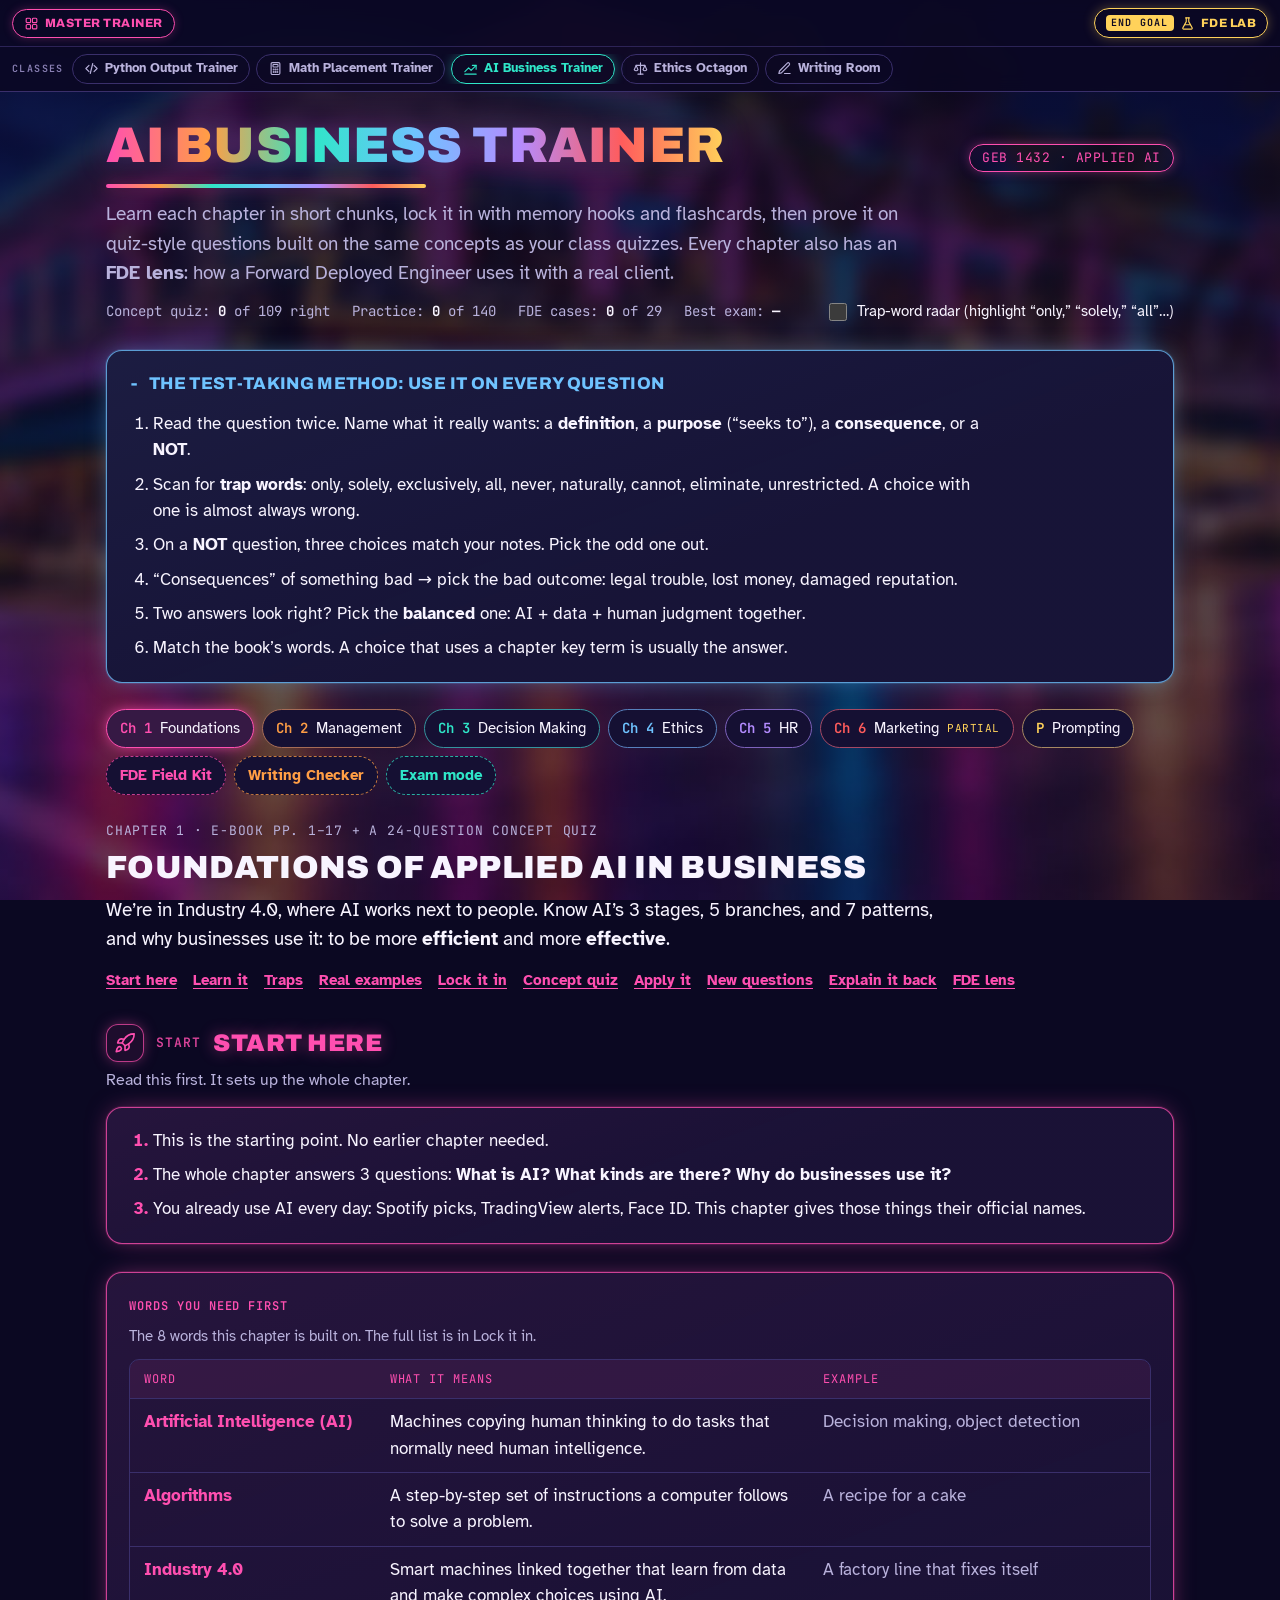
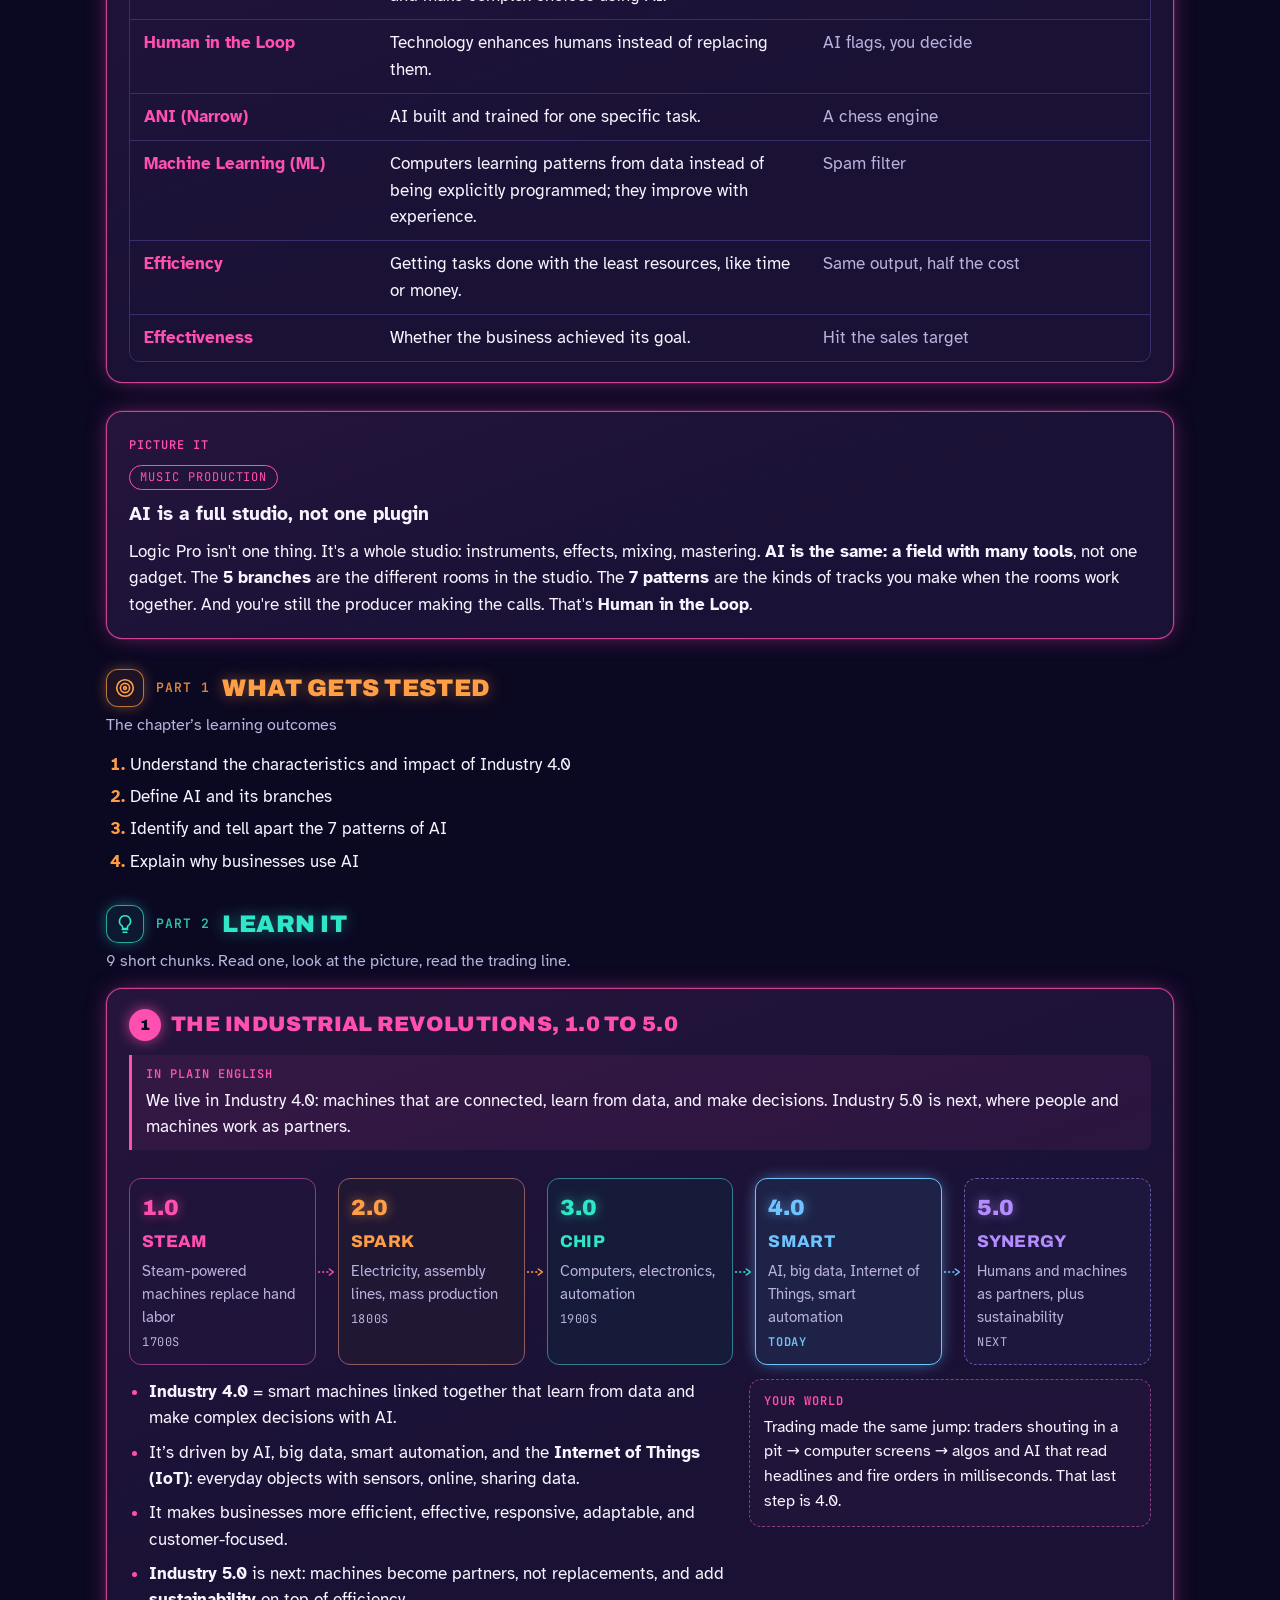
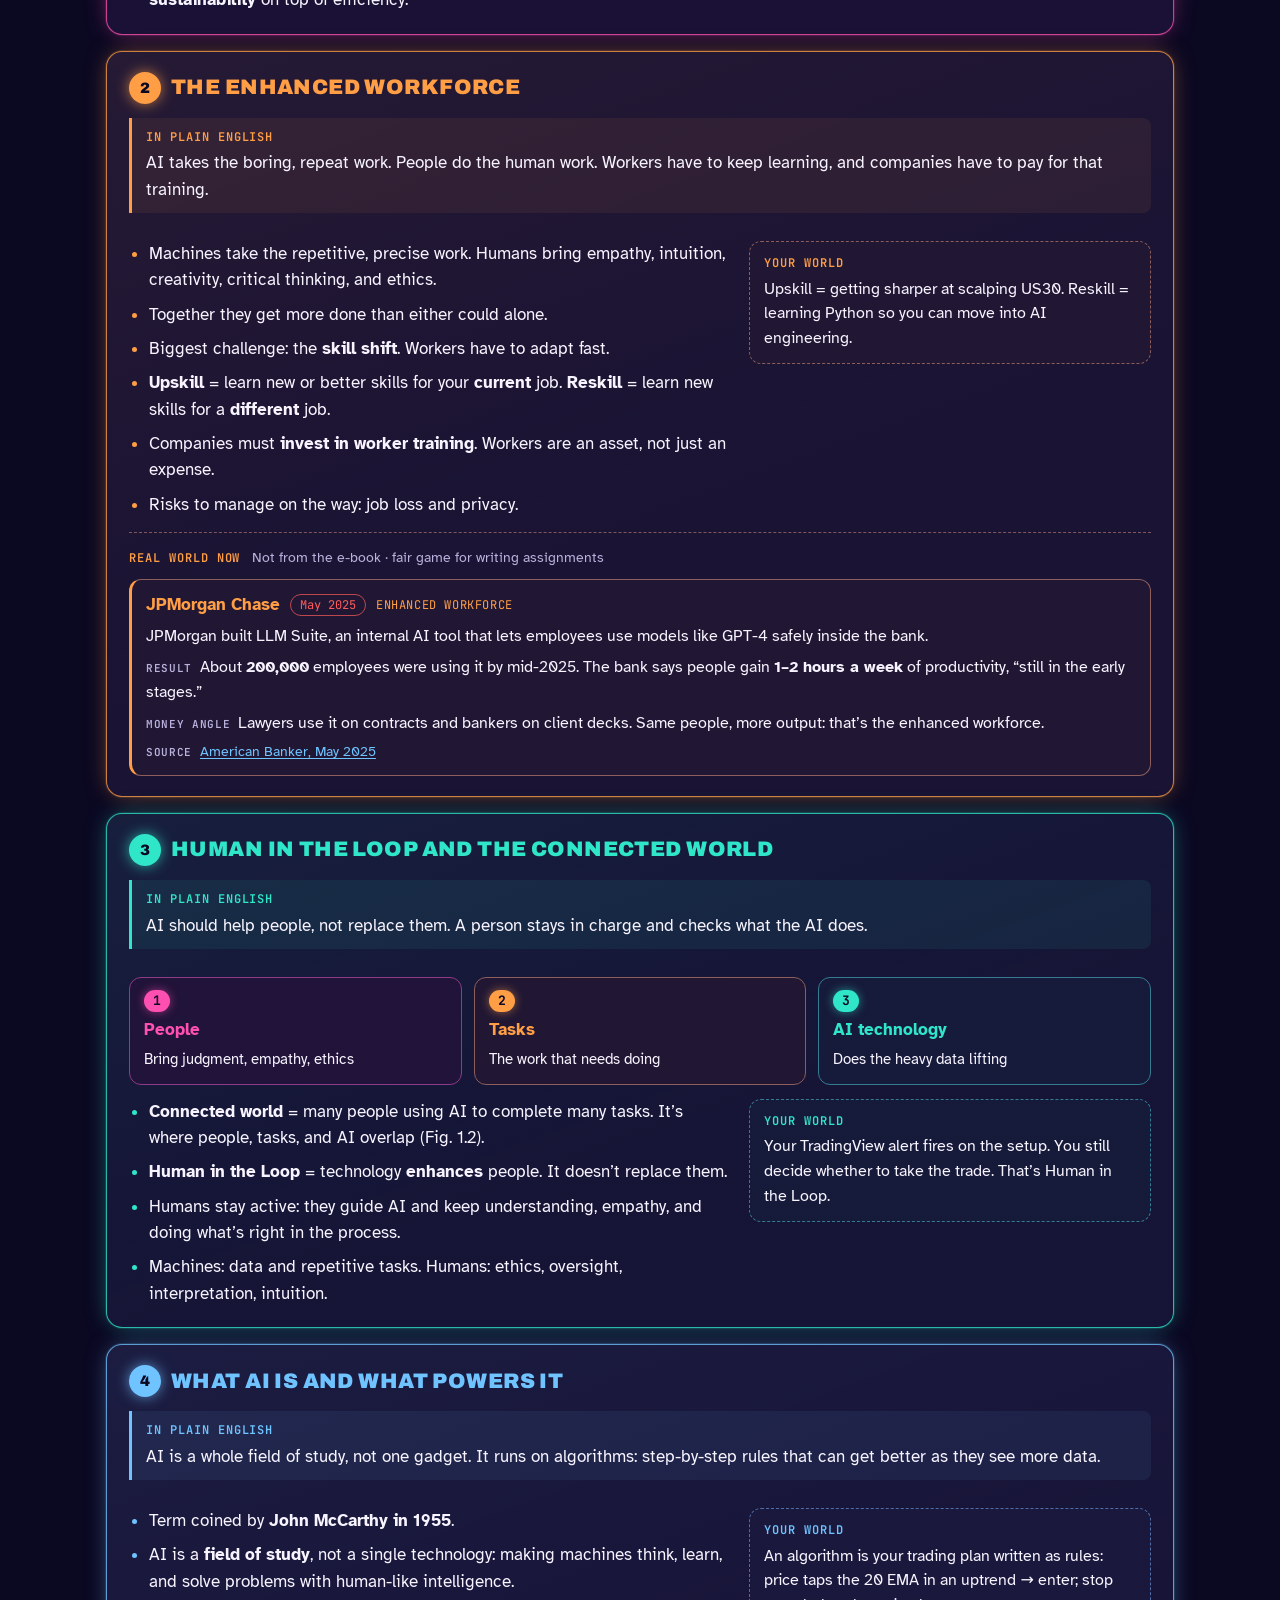
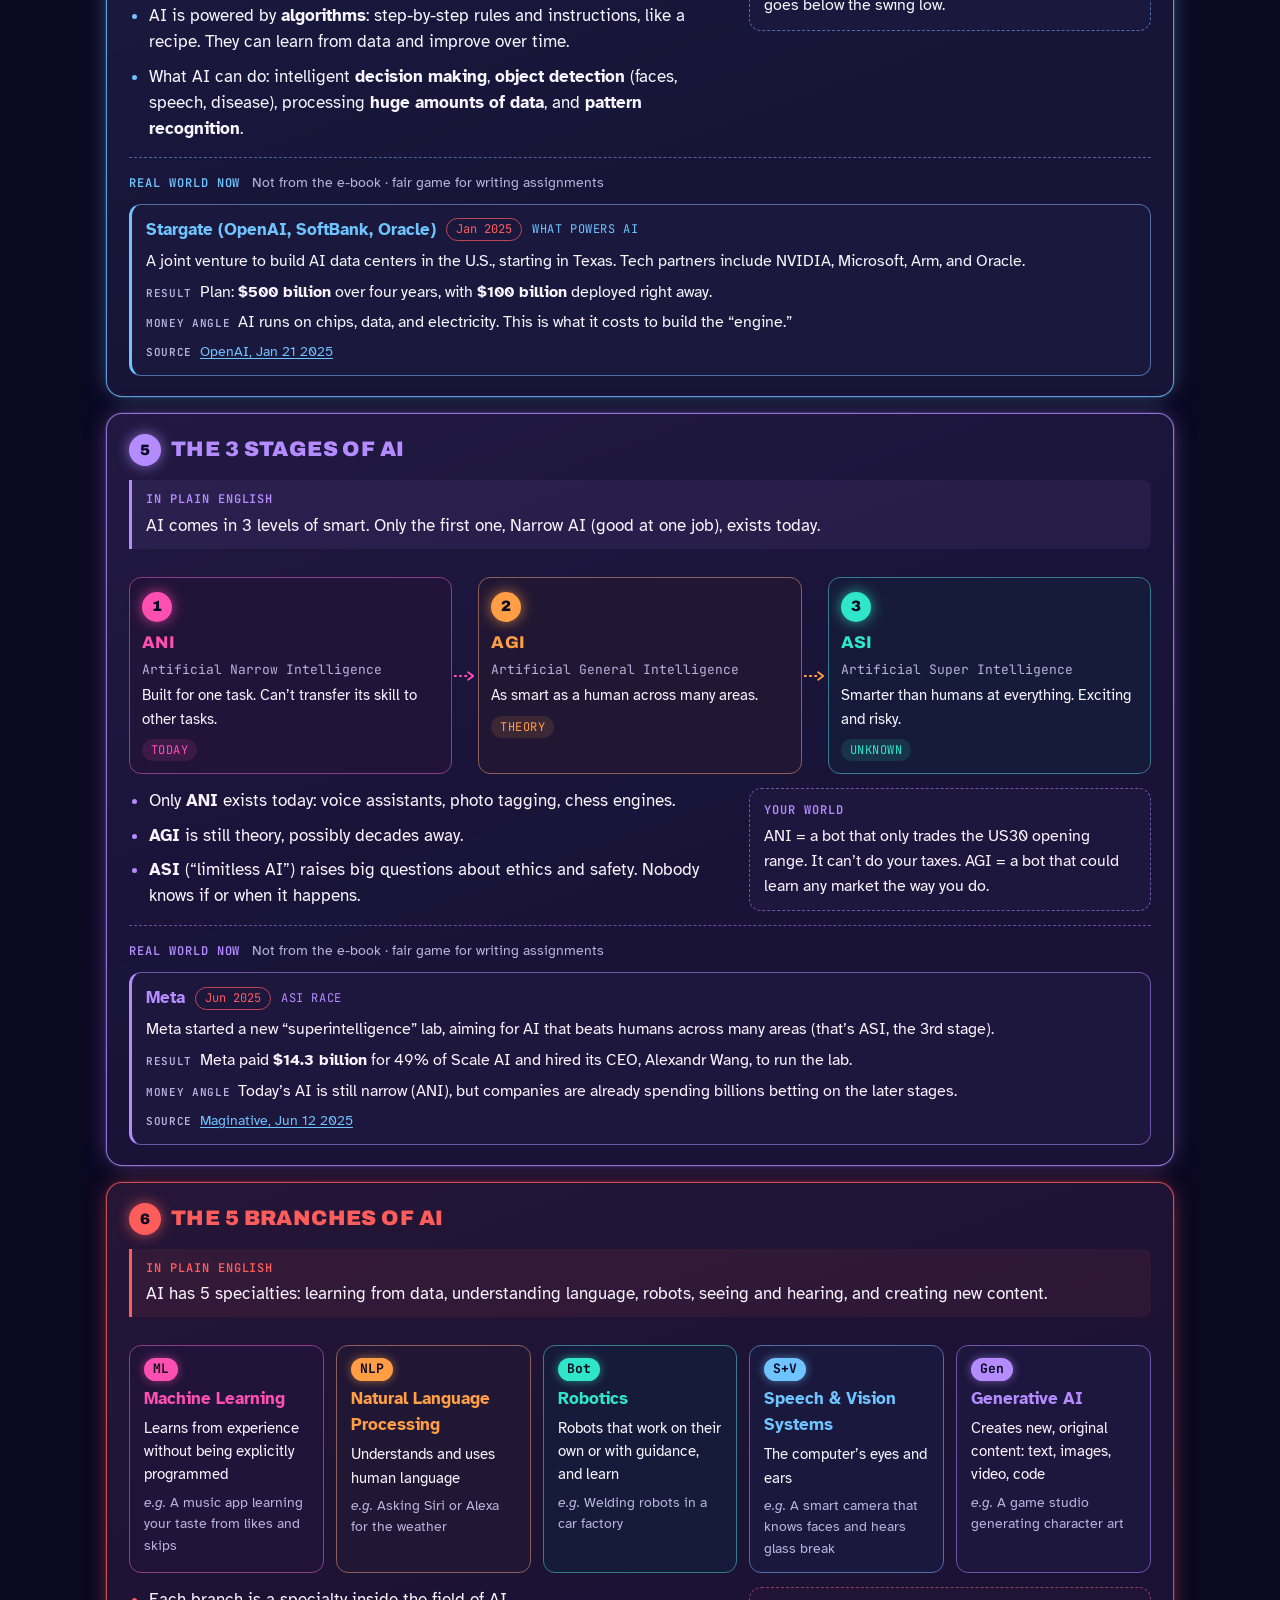
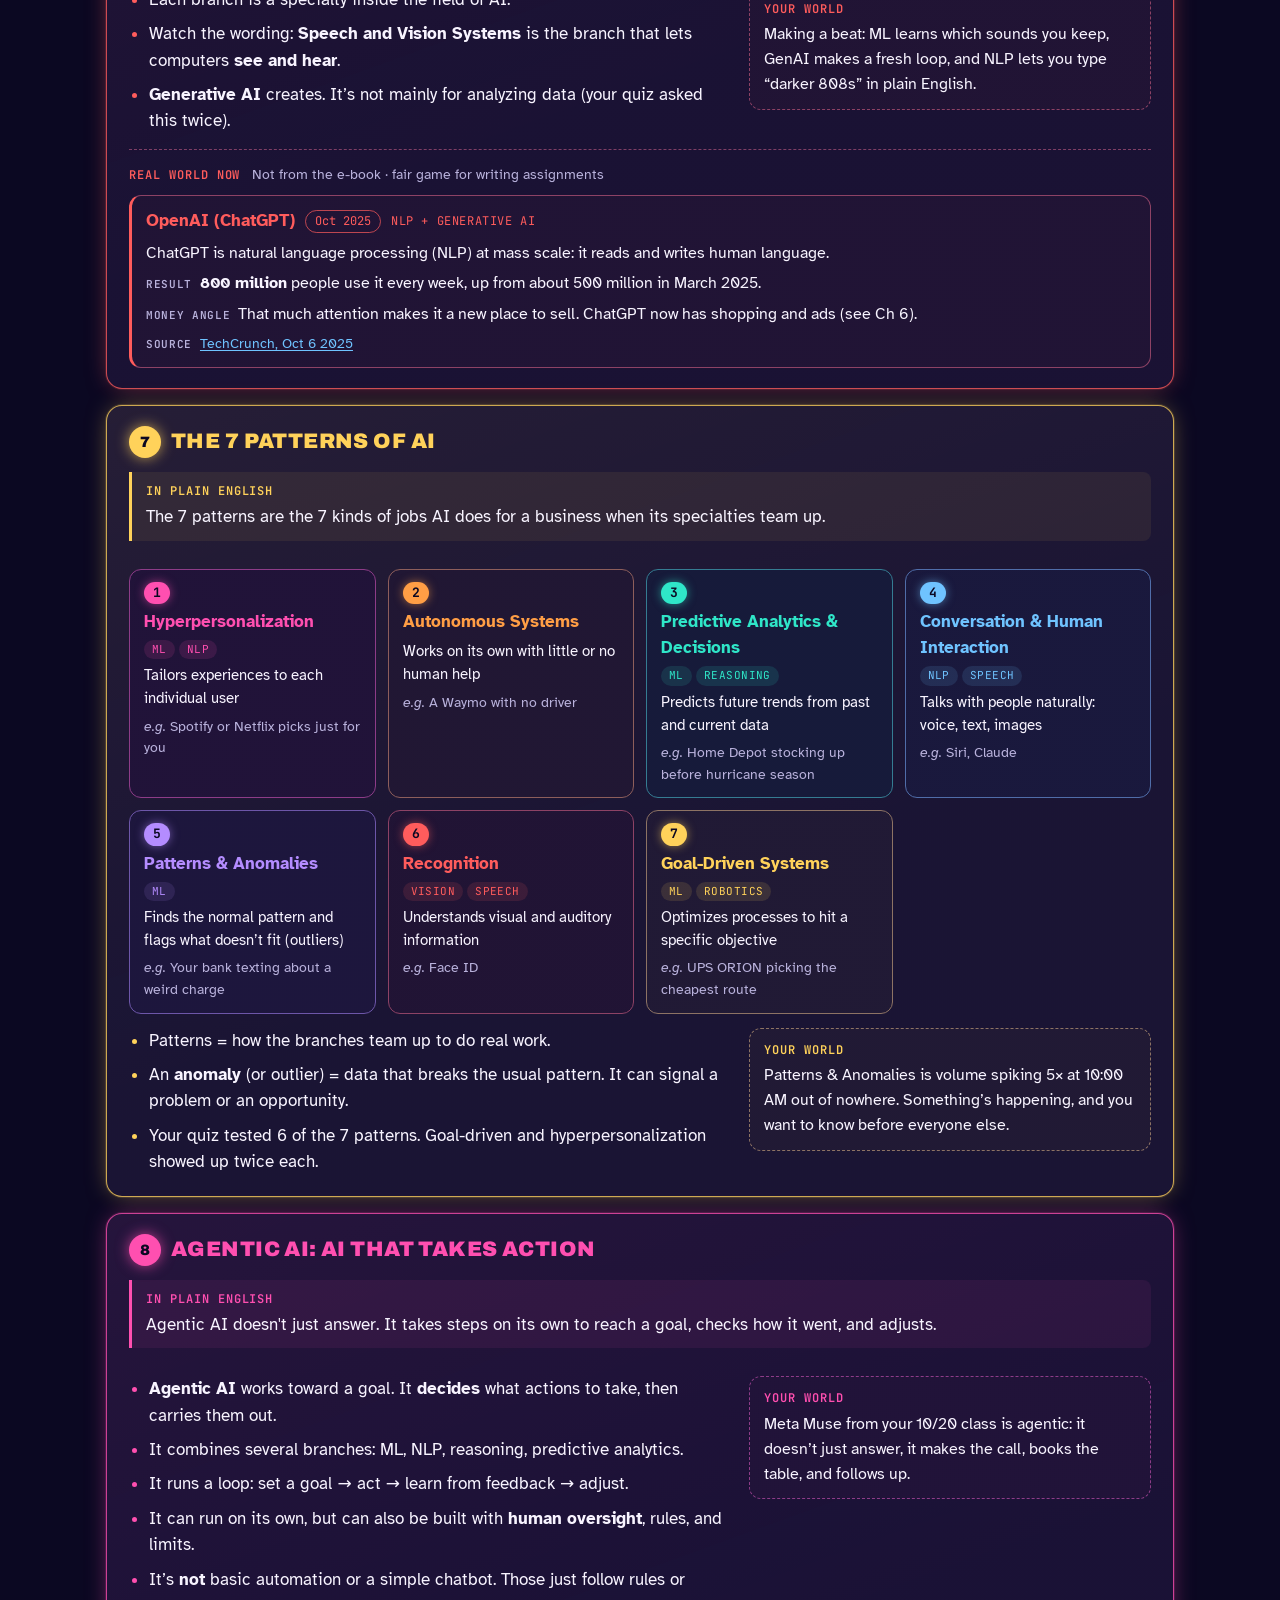
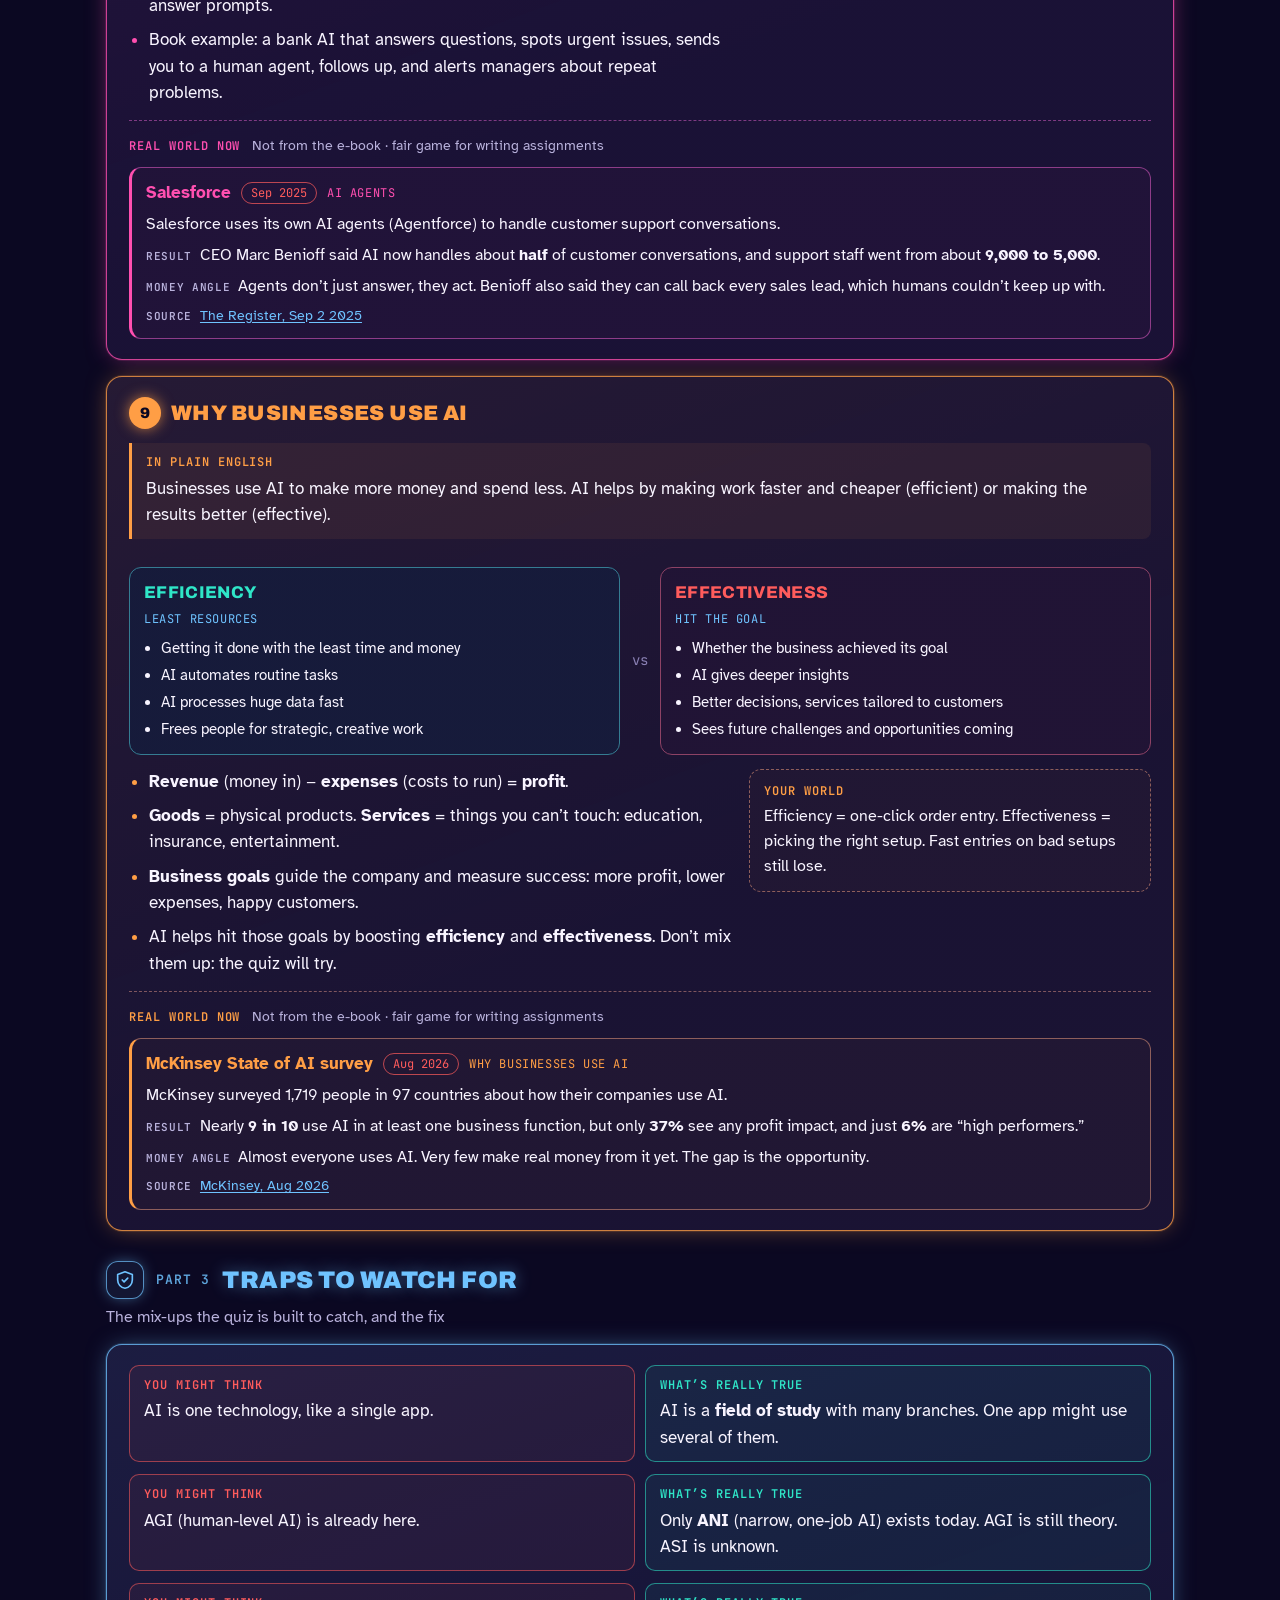
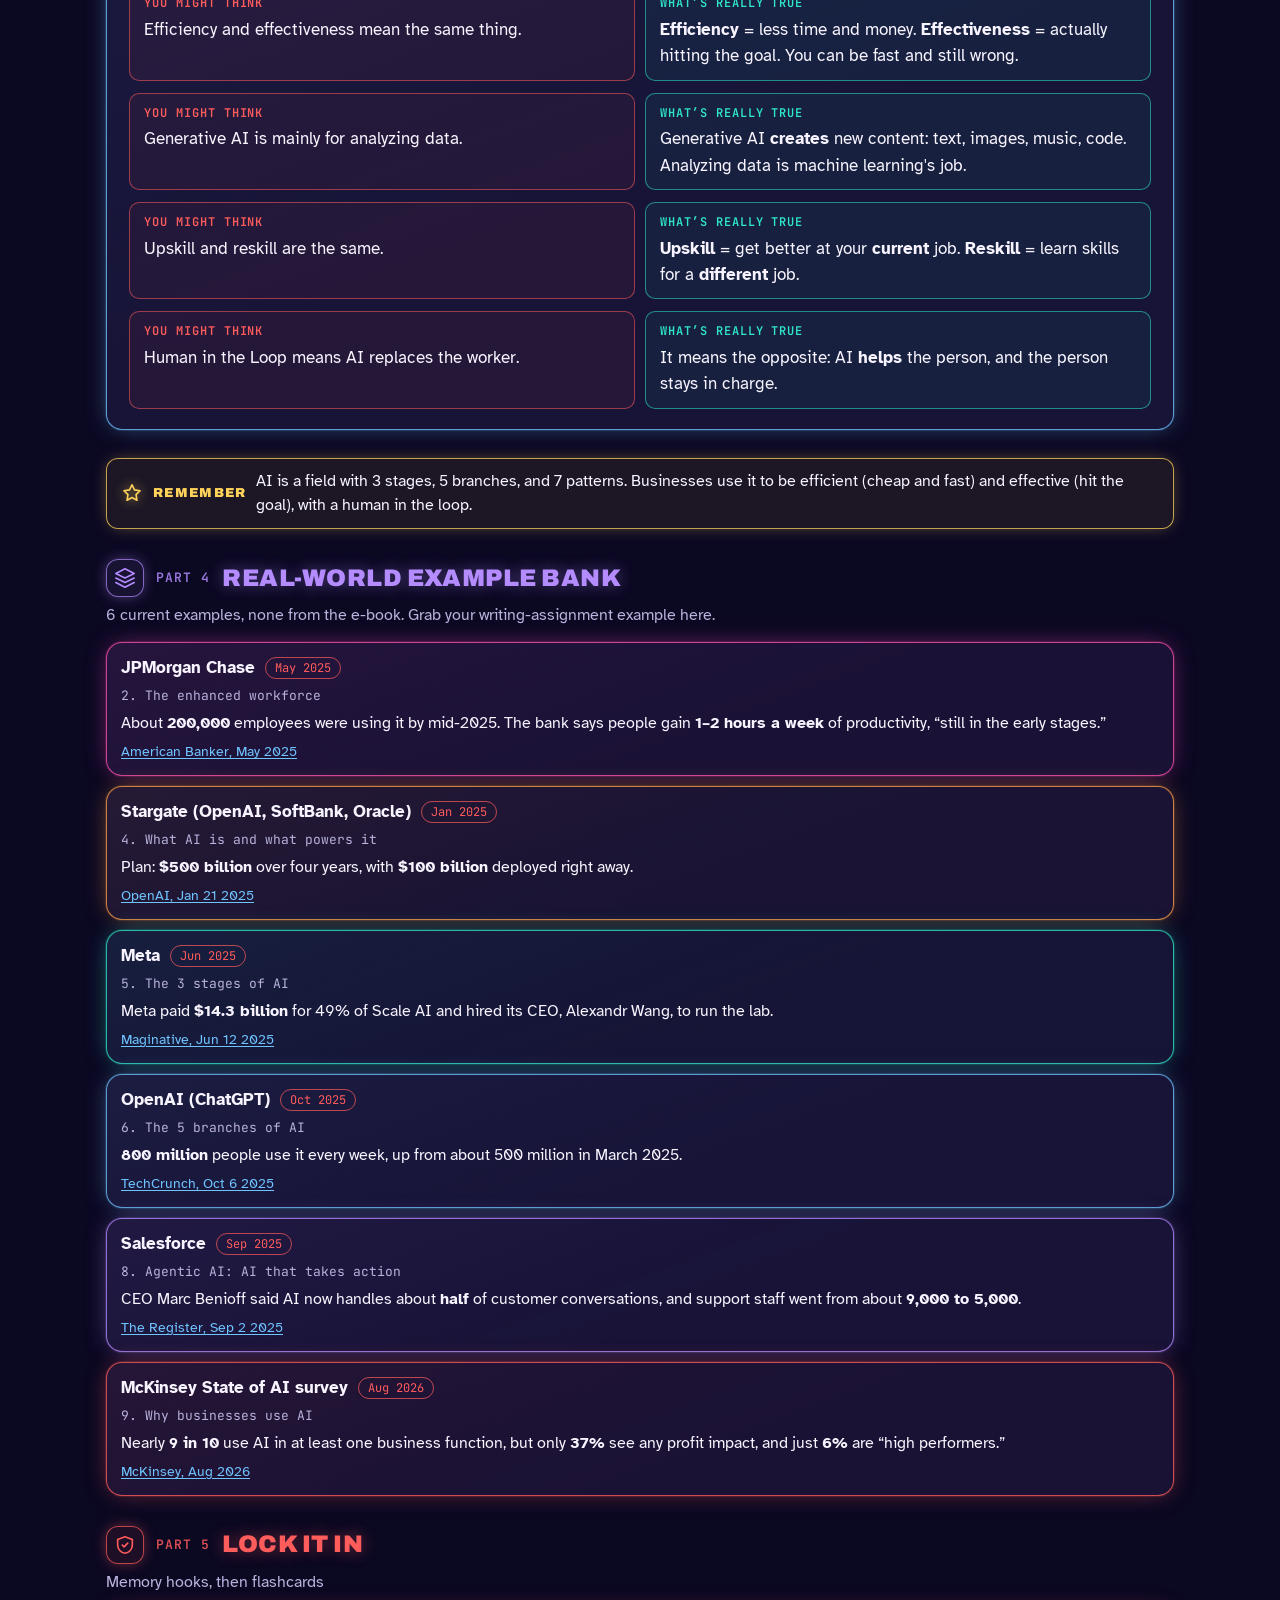
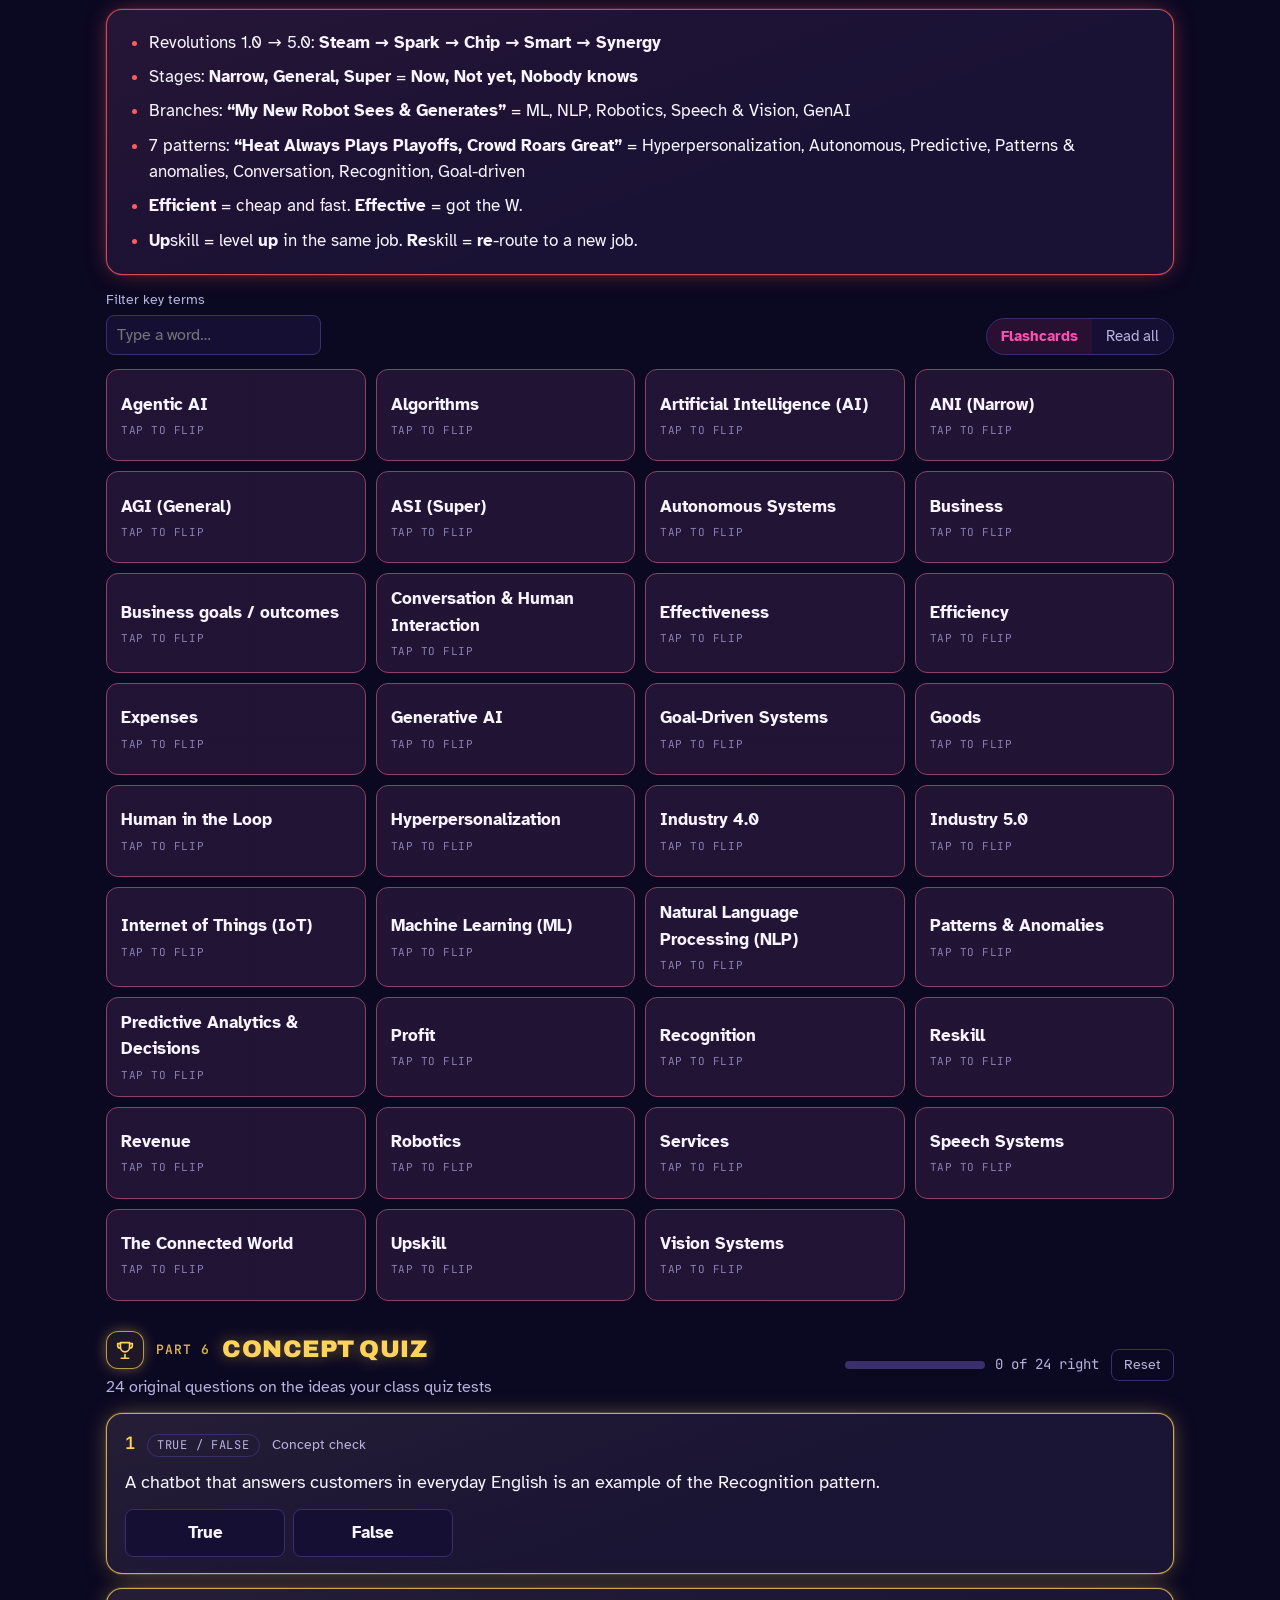
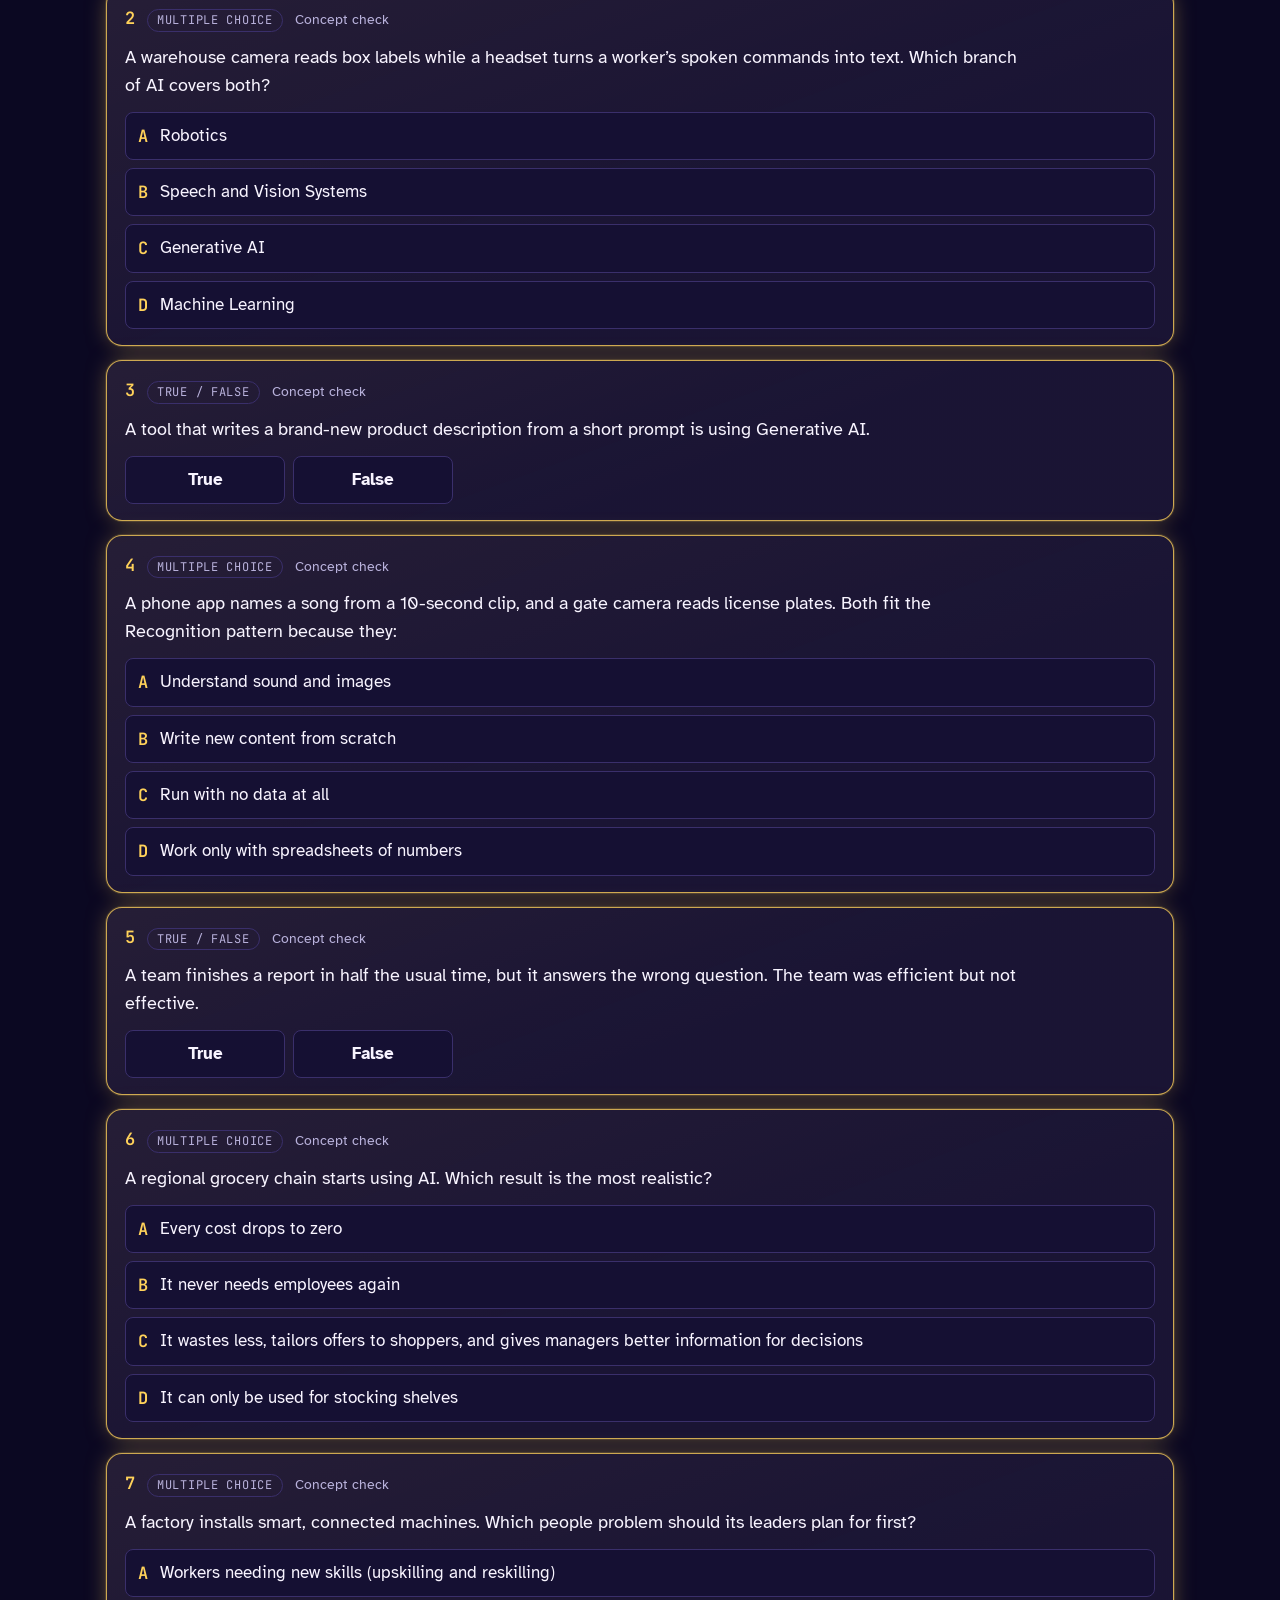
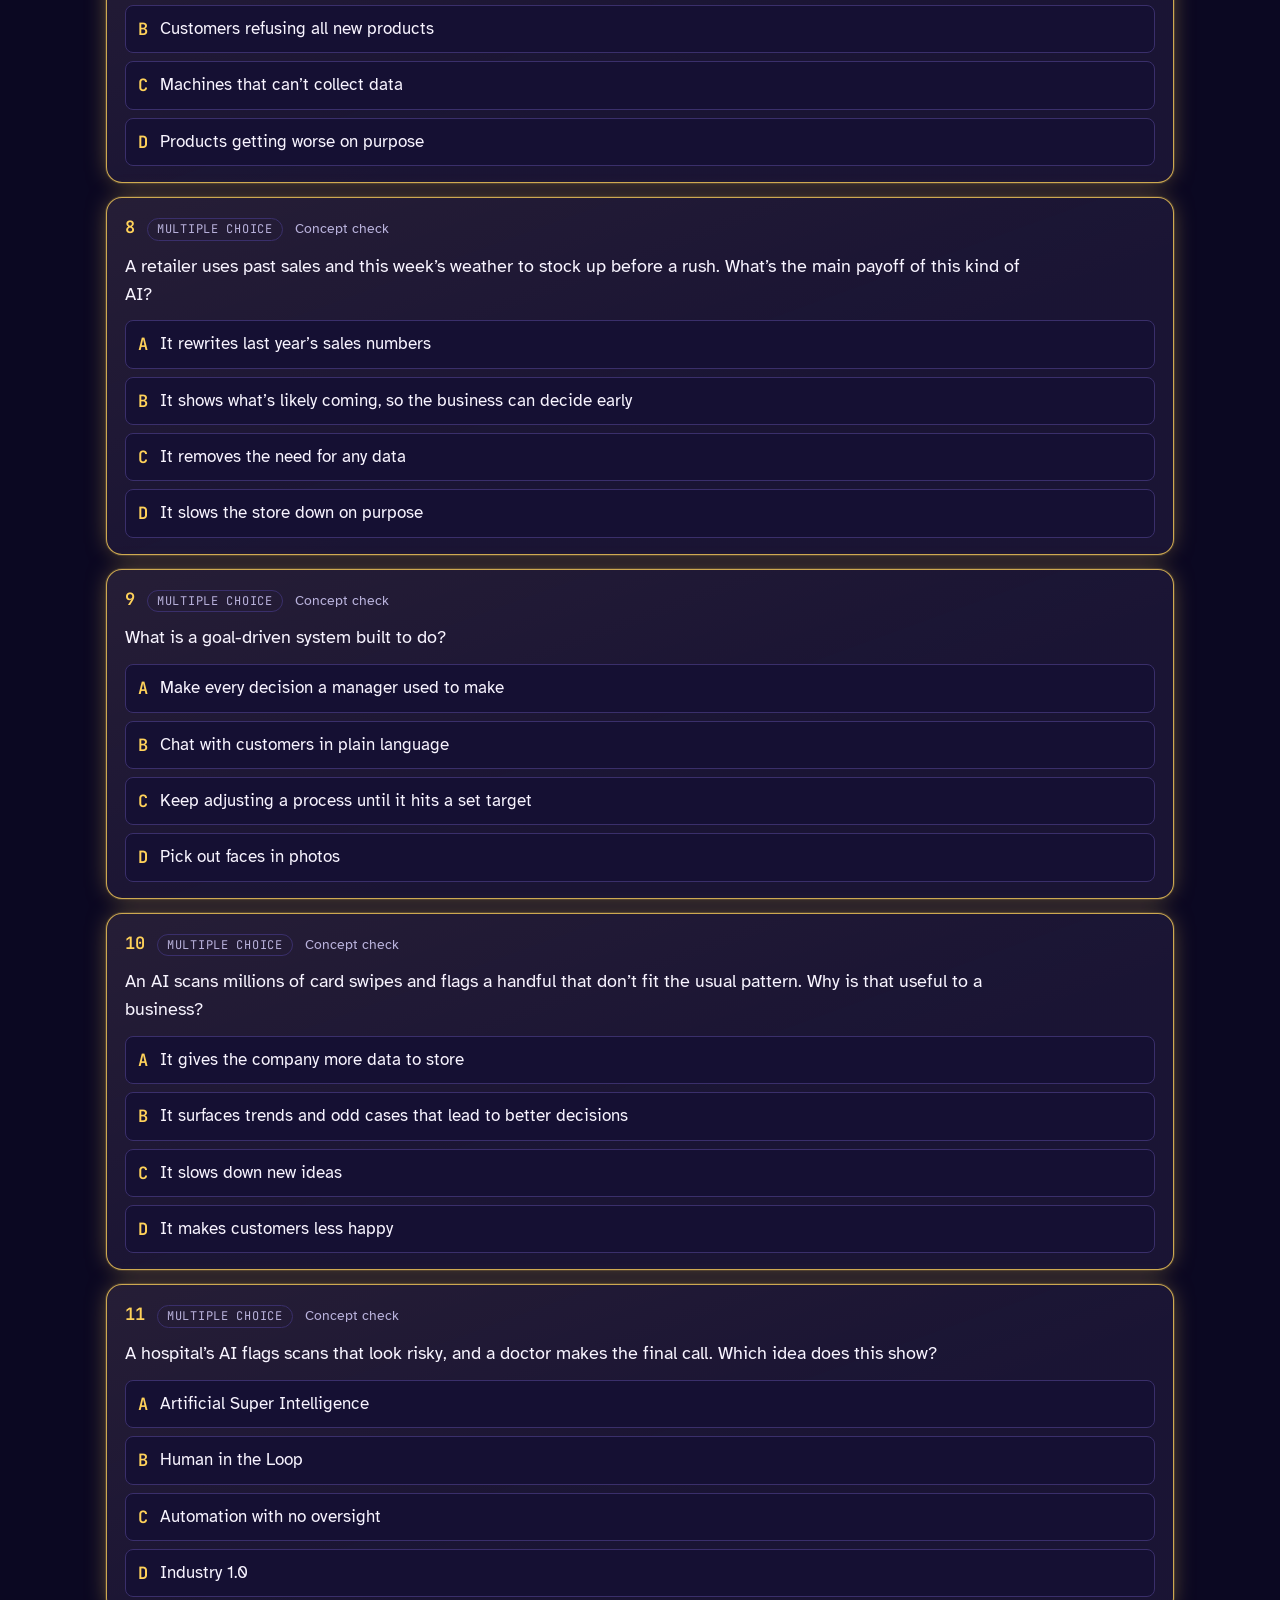
==== ai-business.html @ 9f66e4bc "Master Trainer as an installable app (PWA) Adds every trainer page, the 3D home, app icons, a manife" ====
<!doctype html><html><head><meta charset=utf8><meta name=viewport content="width=device-width,initial-scale=1,viewport-fit=cover"><style>:root{color-scheme:light;box-sizing:border-box;padding-top:env(safe-area-inset-top,0px);padding-bottom:env(safe-area-inset-bottom,0px)}html{scroll-padding-top:env(safe-area-inset-top,0px)}body{margin:0;padding:0;font:14px -apple-system,BlinkMacSystemFont,sans-serif;background:#fff;color:#000}img{max-width:100%}[hidden]:not([hidden=until-found i]){display:none!important}</style></head><body>
<title>AI Business Trainer</title>
<meta name="claude:viewport-fit-sides" content="cover">
<link rel="preconnect" href="https://fonts.googleapis.com">
<link rel="preconnect" href="https://fonts.gstatic.com" crossorigin>
<link rel="stylesheet" href="https://fonts.googleapis.com/css2?family=Archivo:wght@700;800;900&family=Atkinson+Hyperlegible:ital,wght@0,400;0,700;1,400&family=JetBrains+Mono:wght@400;600&display=swap">
<style>
/* Layout: Neon Workflow. Near-black canvas, outlined glowing boxes, one neon color per section
   (lime → yellow → mint → periwinkle → violet → pink → orange), numbered neon steps with dashed arrows.
   Dark only. Body text stays plain and readable; neon is for structure, headings, and status. */
:root {
  color-scheme: dark;
  --bg: #0B0822; --panel: #151033; --text: #F8F4FF; --muted: #B9B2DC; --line: #3A2F6B;
  --lime: #FF4FB0; --yellow: #FF9E45; --mint: #2FE6C8; --peri: #6FC3FF; --violet: #B48CFF; --pink: #FF5C5C; --orange: #FFD25A;
  --c: var(--lime);
  /* legacy names mapped onto the neon palette */
  --paper: var(--bg);
  --wash-1: transparent;
  --wash-2: transparent;
  --ledger: #1A1440;
  --card: var(--panel);
  --ink: var(--text);
  --ink-2: var(--muted);
  --rule: var(--line);
  --pencil: var(--peri);
  --pencil-soft: rgba(111, 195, 255, 0.10);
  --flamingo: var(--pink);
  --sun: var(--orange);
  --teal: var(--mint);
  --hl: var(--yellow);
  --hl-ink: #0B0822;
  --next: #8A80B4;
  --good: var(--mint);
  --good-bg: rgba(47, 230, 200, 0.09);
  --bad: var(--pink);
  --bad-bg: rgba(255, 92, 92, 0.09);
  --warn: var(--orange);
  --warn-bg: rgba(255, 210, 90, 0.09);
  --font-head: 'Archivo', 'Arial Black', 'Helvetica Neue', system-ui, sans-serif;
  --font-body: 'Atkinson Hyperlegible', 'Segoe UI', system-ui, -apple-system, sans-serif;
  --font-mono: 'JetBrains Mono', ui-monospace, 'SF Mono', Menlo, Consolas, monospace;
  --font-deco: var(--font-head);
}
* { box-sizing: border-box; }
[hidden] { display: none !important; }
html { background: #0B0822; }
body {
  background-color: var(--bg);
  background-image:
    radial-gradient(900px 420px at 6% -160px, rgba(255, 79, 176, 0.07), transparent 70%),
    radial-gradient(820px 400px at 96% -140px, rgba(180, 140, 255, 0.09), transparent 70%);
  background-repeat: no-repeat;
  color: var(--ink);
  font-family: var(--font-body);
  font-size: 17px;
  line-height: 1.55;
}
.wrap {
  max-width: 1100px;
  margin: 0 auto;
  padding-left: max(16px, env(safe-area-inset-left, 0px));
  padding-right: max(16px, env(safe-area-inset-right, 0px));
  padding-block: 28px 72px;
  display: grid;
  grid-template-columns: minmax(0, 1fr);
  gap: 26px;
}
h1, h2, h3, h4 { text-wrap: balance; margin: 0; line-height: 1.2; }
h1 { font-family: var(--font-head); font-weight: 900; font-size: clamp(30px, 5vw, 50px); letter-spacing: 0.01em; text-transform: uppercase; line-height: 1.05;
  background: linear-gradient(90deg, var(--lime), var(--yellow), var(--mint), var(--peri), var(--violet), var(--pink), var(--orange));
  -webkit-background-clip: text; background-clip: text; color: transparent; -webkit-text-fill-color: transparent;
  filter: drop-shadow(0 0 14px rgba(180, 140, 255, 0.25)); }
h2 { font-family: var(--font-head); font-weight: 900; font-size: clamp(22px, 3.2vw, 32px); letter-spacing: 0.01em; text-transform: uppercase; color: var(--text); overflow-wrap: anywhere; }
.deco { height: 4px; width: min(320px, 70%); border-radius: 999px;
  background: linear-gradient(90deg, var(--lime), var(--yellow), var(--mint), var(--peri), var(--violet), var(--pink), var(--orange));
  box-shadow: 0 0 14px rgba(255, 79, 176, 0.35), 0 0 22px rgba(255, 92, 92, 0.25); }
h3 { font-size: 20px; }
p { margin: 0; }
ul, ol { margin: 0; }
b { font-weight: 700; }
code, .mono { font-family: var(--font-mono); }
.muted { color: var(--ink-2); }
button { font: inherit; color: inherit; }
button:focus-visible, select:focus-visible, input:focus-visible, textarea:focus-visible, summary:focus-visible, .chip:focus-visible {
  outline: 3px solid var(--pencil); outline-offset: 2px;
}

/* header */
.top { display: grid; gap: 12px; }
.top-row { display: flex; flex-wrap: wrap; align-items: baseline; justify-content: space-between; gap: 10px 18px; }
.tag { font-family: var(--font-mono); font-size: 13px; letter-spacing: 0.04em; text-transform: uppercase; color: var(--pencil); border: 1.5px solid var(--pencil); border-radius: 999px; padding: 3px 12px; }
.lede { font-size: 19px; color: var(--ink-2); max-width: 66ch; }
.top-bar { display: flex; flex-wrap: wrap; align-items: center; justify-content: space-between; gap: 10px 22px; }
.stats { display: flex; flex-wrap: wrap; gap: 6px 22px; font-family: var(--font-mono); font-size: 14px; color: var(--ink-2); font-variant-numeric: tabular-nums; }
.stats b { color: var(--ink); }
.switch { display: inline-flex; align-items: center; gap: 10px; font-size: 15px; cursor: pointer; user-select: none; }
.switch input { width: 18px; height: 18px; accent-color: var(--pencil); margin: 0; }

.card { background: var(--card); border: 1px solid var(--rule); border-radius: 12px; padding: 20px 22px; }
.method summary { cursor: pointer; font-weight: 700; font-size: 19px; list-style: none; display: flex; align-items: center; gap: 10px; }
.method summary::-webkit-details-marker { display: none; }
.method summary::before { content: '+'; font-family: var(--font-mono); color: var(--pencil); width: 1ch; }
.method[open] summary::before { content: '\2212'; }
.method ol { margin: 14px 0 0; padding-left: 1.4em; display: grid; gap: 8px; max-width: 78ch; }

/* level nav */
.levels { display: flex; flex-wrap: wrap; gap: 8px; }
.chip { font-size: 15px; display: inline-flex; align-items: center; gap: 8px; padding: 7px 13px; border-radius: 999px; border: 1.5px solid var(--rule); background: var(--card); color: var(--ink); cursor: pointer; }
.chip .n { font-family: var(--font-mono); font-weight: 600; color: var(--pencil); font-size: 14px; }
.chip[aria-current="true"] { border-color: var(--pencil); background: var(--pencil-soft); }
.chip .done { color: var(--good); font-weight: 700; }
.chip .part { font-family: var(--font-mono); font-size: 11px; letter-spacing: 0.05em; text-transform: uppercase; color: var(--warn); }
.chip.tool { border-style: dashed; border-color: var(--pencil); color: var(--pencil); font-weight: 700; }

/* level */
.level { display: grid; grid-template-columns: minmax(0, 1fr); gap: 30px; }
.level-head { display: grid; gap: 8px; }
.eyebrow { font-family: var(--font-mono); font-size: 13px; letter-spacing: 0.06em; text-transform: uppercase; color: var(--ink-2); }
.goal { font-size: 19px; max-width: 70ch; }
.notice { background: var(--warn-bg); color: var(--warn); border-radius: 8px; padding: 10px 14px; font-size: 16px; max-width: 78ch; }
.notice.info { background: var(--pencil-soft); color: var(--ink); }
.jump { display: flex; flex-wrap: wrap; gap: 6px 16px; margin-top: 4px; }
.jump button { background: none; border: 0; padding: 2px 0; color: var(--pencil); font-size: 15px; font-weight: 700; cursor: pointer; text-decoration: underline; text-underline-offset: 3px; }
.block { display: grid; grid-template-columns: minmax(0, 1fr); gap: 14px; scroll-margin-top: 16px; }
.section-title { display: flex; align-items: baseline; gap: 6px 12px; flex-wrap: wrap; }
.section-title .muted { font-size: 16px; }
.part-label { font-family: var(--font-mono); font-size: 13px; letter-spacing: 0.08em; text-transform: uppercase; color: var(--flamingo); font-weight: 600; }
.outcomes { padding-left: 1.4em; display: grid; gap: 6px; }

/* concept cards */
.concepts { display: grid; grid-template-columns: minmax(0, 1fr); gap: 16px; }
.concept { display: grid; grid-template-columns: minmax(0, 1fr); gap: 14px; }
.concept h3 { display: flex; gap: 10px; align-items: baseline; }
.concept h3 .ix { font-family: var(--font-mono); font-size: 14px; color: var(--pencil); }
.two { display: grid; grid-template-columns: minmax(0, 1.5fr) minmax(0, 1fr); gap: 18px; align-items: start; }
.two.solo { grid-template-columns: minmax(0, 1fr); }
@media (max-width: 860px) { .two { grid-template-columns: minmax(0, 1fr); } }
.pts { padding-left: 1.2em; display: grid; gap: 8px; }
.world { background: var(--pencil-soft); border-radius: 8px; padding: 12px 14px; display: grid; gap: 4px; font-size: 16px; }
.world-label { font-family: var(--font-mono); font-size: 12px; letter-spacing: 0.08em; text-transform: uppercase; color: var(--pencil); font-weight: 600; }
.now { border-top: 1px dashed var(--rule); padding-top: 14px; display: grid; gap: 10px; }
.now-head { display: flex; flex-wrap: wrap; gap: 6px 12px; align-items: baseline; }
.now-label { font-family: var(--font-mono); font-size: 12px; letter-spacing: 0.08em; text-transform: uppercase; color: var(--teal); font-weight: 600; }
.now-safe { font-size: 14px; color: var(--ink-2); }
.ex { border-left: 4px solid var(--teal); background: var(--ledger); border-radius: 0 8px 8px 0; padding: 12px 14px; display: grid; gap: 6px; font-size: 16px; min-width: 0; }
.ex p { margin: 0; overflow-wrap: anywhere; }
.ex-top, .bank-top { display: flex; flex-wrap: wrap; gap: 6px 10px; align-items: center; }
.ex-co { font-weight: 700; font-size: 17px; }
.ex-when { font-family: var(--font-mono); font-size: 12px; color: var(--flamingo); border: 1px solid var(--flamingo); border-radius: 999px; padding: 1px 9px; white-space: nowrap; }
.ex-tag { font-family: var(--font-mono); font-size: 12px; color: var(--teal); text-transform: uppercase; letter-spacing: 0.05em; }
.ex .k, .ex-src .k { font-family: var(--font-mono); font-size: 11px; text-transform: uppercase; letter-spacing: 0.06em; color: var(--ink-2); margin-right: 8px; font-weight: 600; }
.ex-src { font-size: 14px; overflow-wrap: anywhere; }
.ex-src a { color: var(--pencil); text-underline-offset: 2px; }
.ex-warn { font-size: 14px; color: var(--warn); background: var(--warn-bg); border-radius: 6px; padding: 4px 8px; justify-self: start; }
.ex-warn-pill { font-family: var(--font-mono); font-size: 11px; color: var(--warn); background: var(--warn-bg); border-radius: 999px; padding: 1px 8px; }
.bank { list-style: none; margin: 0; padding: 0; display: grid; gap: 10px; }
.bank li { background: var(--card); border: 1px solid var(--rule); border-left: 4px solid var(--flamingo); border-radius: 0 10px 10px 0; padding: 12px 14px; display: grid; gap: 5px; min-width: 0; }
.bank-topic { font-size: 13px; color: var(--ink-2); font-family: var(--font-mono); }
.bank-res { font-size: 16px; overflow-wrap: anywhere; }

/* visuals */
.eras { list-style: none; padding: 0; display: grid; grid-template-columns: repeat(5, minmax(0, 1fr)); gap: 22px; }
.era { position: relative; border: 1.5px solid var(--rule); border-radius: 10px; padding: 12px; display: grid; gap: 4px; align-content: start; background: var(--card); }
.era:not(:last-child)::after { content: '\2192'; position: absolute; right: -16px; top: 50%; transform: translateY(-50%); color: var(--next); font-family: var(--font-mono); }
.era-n { font-family: var(--font-mono); font-size: 22px; font-weight: 600; color: var(--pencil); font-variant-numeric: tabular-nums; }
.era-name { font-weight: 700; }
.era-desc { font-size: 15px; color: var(--ink-2); }
.era-when { font-family: var(--font-mono); font-size: 12px; letter-spacing: 0.05em; text-transform: uppercase; color: var(--ink-2); }
.era.now { border-color: var(--pencil); background: var(--pencil-soft); }
.era.now .era-when { color: var(--pencil); font-weight: 600; }
.era.next { border-style: dashed; }
@media (max-width: 860px) {
  .eras { grid-template-columns: minmax(0, 1fr); gap: 18px; }
  .era { grid-template-columns: 3.2em minmax(0, 1fr); column-gap: 10px; }
  .era-n { grid-row: span 3; }
  .era:not(:last-child)::after { content: '\2193'; right: auto; left: 22px; top: auto; bottom: -18px; transform: none; }
}
.flow { display: grid; gap: 10px; }
.steps { list-style: none; padding: 0; display: flex; gap: 26px; }
.step { position: relative; flex: 1 1 0; min-width: 0; border: 1.5px solid var(--rule); border-radius: 10px; padding: 12px; display: grid; gap: 4px; align-content: start; background: var(--card); }
.step:not(:last-child)::after { content: '\2192'; position: absolute; right: -19px; top: 50%; transform: translateY(-50%); color: var(--next); font-family: var(--font-mono); }
.step-name { font-weight: 700; font-size: 18px; }
.step-sub { font-size: 13px; color: var(--ink-2); font-family: var(--font-mono); }
.step-desc { font-size: 15px; }
.step-tag { justify-self: start; font-family: var(--font-mono); font-size: 12px; letter-spacing: 0.04em; text-transform: uppercase; color: var(--pencil); background: var(--pencil-soft); border-radius: 999px; padding: 2px 9px; margin-top: 4px; }
.loopbar { border: 1.5px dashed var(--pencil); border-radius: 10px; padding: 8px 12px; color: var(--pencil); font-weight: 700; font-size: 15px; text-align: center; }
@media (max-width: 760px) {
  .steps { flex-direction: column; gap: 20px; }
  .step:not(:last-child)::after { content: '\2193'; right: auto; left: 20px; top: auto; bottom: -19px; transform: none; }
}
.tiles { list-style: none; padding: 0; display: grid; gap: 12px; grid-template-columns: repeat(3, minmax(0, 1fr)); }
.tiles.cols-4 { grid-template-columns: repeat(4, minmax(0, 1fr)); }
.tiles.cols-5 { grid-template-columns: repeat(5, minmax(0, 1fr)); }
@media (max-width: 960px) { .tiles.cols-4, .tiles.cols-5 { grid-template-columns: repeat(2, minmax(0, 1fr)); } }
@media (max-width: 760px) { .tiles.cols-3 { grid-template-columns: minmax(0, 1fr); } }
@media (max-width: 520px) { .tiles.cols-4, .tiles.cols-5 { grid-template-columns: minmax(0, 1fr); } }
.tile { border: 1px solid var(--rule); border-radius: 10px; padding: 12px 14px; display: grid; gap: 5px; align-content: start; background: var(--card); }
.tile-k { justify-self: start; font-family: var(--font-mono); font-size: 13px; font-weight: 600; color: var(--pencil); border: 1.5px solid var(--pencil); border-radius: 6px; padding: 0 7px; }
.tile-name { font-weight: 700; }
.tile-chips { display: flex; flex-wrap: wrap; gap: 4px; }
.tile-chips span { font-family: var(--font-mono); font-size: 11px; letter-spacing: 0.04em; text-transform: uppercase; background: var(--pencil-soft); color: var(--pencil); border-radius: 999px; padding: 1px 8px; }
.tile-desc { font-size: 15px; }
.tile-ex { font-size: 14px; color: var(--ink-2); }
.tile-ex::before { content: 'e.g. '; font-style: italic; }
.matrix { width: 100%; border-collapse: separate; border-spacing: 8px; table-layout: fixed; margin: -8px 0; }
.matrix thead td { width: 18%; padding: 0; }
.matrix th { font-family: var(--font-mono); font-size: 12px; letter-spacing: 0.04em; text-transform: uppercase; color: var(--pencil); font-weight: 600; text-align: left; vertical-align: middle; padding: 0 2px; overflow-wrap: anywhere; }
.matrix td { border: 1px solid var(--rule); border-radius: 10px; padding: 10px 12px; background: var(--card); vertical-align: top; }
.matrix thead td { border: 0; background: none; }
.mx-name { display: block; font-weight: 700; }
.mx-desc { display: block; font-size: 15px; overflow-wrap: anywhere; hyphens: auto; }
.mx-ex { display: block; font-size: 14px; color: var(--ink-2); margin-top: 4px; }
.mx-note { color: var(--pencil); font-weight: 700; font-size: 15px; text-align: center; border: 1.5px dashed var(--pencil); border-radius: 10px; padding: 8px 12px; }
@media (max-width: 520px) {
  .matrix { border-spacing: 5px; margin: -5px 0; }
  .matrix thead td { width: 21%; }
  .matrix td { padding: 8px; }
  .matrix th { font-size: 11px; letter-spacing: 0; }
  .mx-name { font-size: 15px; } .mx-desc { font-size: 14px; } .mx-ex { font-size: 13px; }
}
.compare { display: grid; grid-template-columns: minmax(0, 1fr) auto minmax(0, 1fr); gap: 12px; align-items: stretch; }
.side-col { border: 1px solid var(--rule); border-radius: 10px; padding: 12px 14px; display: grid; gap: 4px; align-content: start; background: var(--card); }
.side-col ul { padding-left: 1.1em; display: grid; gap: 4px; font-size: 15px; margin-top: 4px; }
.cmp-title { font-weight: 700; font-size: 18px; }
.cmp-sub { font-family: var(--font-mono); font-size: 12px; letter-spacing: 0.05em; text-transform: uppercase; color: var(--pencil); }
.vs { align-self: center; font-family: var(--font-mono); color: var(--next); font-size: 14px; }
@media (max-width: 640px) { .compare { grid-template-columns: minmax(0, 1fr); } .vs { justify-self: center; } }

/* hooks + terms */
.hooks { padding-left: 1.2em; display: grid; gap: 8px; }
.terms-tools { display: flex; flex-wrap: wrap; align-items: end; justify-content: space-between; gap: 10px 16px; }
.field { display: grid; gap: 4px; font-size: 14px; color: var(--ink-2); }
.field input, .field select { font: inherit; font-size: 16px; color: var(--ink); background: var(--card); border: 1.5px solid var(--rule); border-radius: 8px; padding: 7px 10px; min-width: 0; }
.field input[type="search"] { width: min(280px, 100%); }
.seg { display: inline-flex; border: 1.5px solid var(--rule); border-radius: 999px; overflow: hidden; }
.seg-btn { background: var(--card); border: 0; padding: 6px 14px; font-size: 15px; cursor: pointer; color: var(--ink-2); }
.seg-btn[aria-pressed="true"] { background: var(--pencil-soft); color: var(--pencil); font-weight: 700; }
.terms { list-style: none; padding: 0; display: grid; gap: 10px; }
.terms.flip { grid-template-columns: repeat(auto-fill, minmax(min(100%, 220px), 1fr)); }
.terms.list { grid-template-columns: minmax(0, 1fr); gap: 0; background: var(--card); border: 1px solid var(--rule); border-radius: 12px; }
.term { width: 100%; height: 100%; min-height: 92px; text-align: left; background: var(--card); border: 1.5px solid var(--rule); border-radius: 10px; padding: 12px 14px; cursor: pointer; display: grid; align-content: center; gap: 4px; }
.term:hover { border-color: var(--pencil); }
.term-front { font-weight: 700; font-size: 17px; }
.term-front::after { content: 'tap to flip'; display: block; font-family: var(--font-mono); font-size: 11px; letter-spacing: 0.05em; text-transform: uppercase; color: var(--next); font-weight: 400; margin-top: 4px; }
.term[aria-pressed="false"] .term-back { display: none; }
.term[aria-pressed="true"] .term-front { display: none; }
.term[aria-pressed="true"] { background: var(--pencil-soft); border-color: var(--pencil); }
.term-back { font-size: 15px; }
.term-ex { display: block; font-size: 14px; color: var(--ink-2); margin-top: 4px; }
.term-row { display: grid; grid-template-columns: minmax(0, 14em) minmax(0, 1fr); gap: 4px 16px; padding: 10px 16px; border-bottom: 1px solid var(--rule); font-size: 16px; }
.terms.list li:last-child .term-row { border-bottom: 0; }
.term-row .term-ex { grid-column: 2; margin-top: 0; }
@media (max-width: 560px) { .term-row { grid-template-columns: minmax(0, 1fr); } .term-row .term-ex { grid-column: 1; } }

/* questions */
.qhead { display: flex; flex-wrap: wrap; align-items: center; justify-content: space-between; gap: 10px 16px; }
.meter { display: flex; align-items: center; gap: 10px; font-family: var(--font-mono); font-size: 14px; color: var(--ink-2); font-variant-numeric: tabular-nums; }
.meter-track { width: 140px; height: 8px; border-radius: 999px; background: var(--rule); overflow: hidden; }
.meter-fill { height: 100%; background: var(--good); border-radius: 999px; }
.qlist { display: grid; grid-template-columns: minmax(0, 1fr); gap: 14px; }
.q { background: var(--card); border: 1px solid var(--rule); border-radius: 12px; padding: 16px 18px; display: grid; gap: 12px; }
.q.q-ok { border-color: var(--good); }
.q.q-no { border-color: var(--bad); }
.q-head { display: flex; flex-wrap: wrap; align-items: baseline; gap: 6px 12px; }
.q-n { font-family: var(--font-mono); font-weight: 600; color: var(--pencil); font-variant-numeric: tabular-nums; }
.kind { font-family: var(--font-mono); font-size: 12px; letter-spacing: 0.06em; text-transform: uppercase; border: 1px solid var(--rule); border-radius: 999px; padding: 1px 9px; color: var(--ink-2); }
.from { font-size: 14px; color: var(--ink-2); }
.seen { margin-left: auto; font-family: var(--font-mono); font-size: 12px; letter-spacing: 0.05em; text-transform: uppercase; color: var(--good); font-weight: 600; }
.again { font-family: var(--font-mono); font-size: 12px; letter-spacing: 0.05em; text-transform: uppercase; color: var(--warn); background: var(--warn-bg); border-radius: 999px; padding: 1px 9px; }
.stem { font-size: 18px; max-width: 75ch; }
.choices { display: grid; grid-template-columns: minmax(0, 1fr); gap: 8px; }
.choices.tf { grid-template-columns: repeat(2, minmax(0, 160px)); }
.choice { display: flex; align-items: center; gap: 12px; text-align: left; background: var(--card); border: 1.5px solid var(--rule); border-radius: 8px; padding: 10px 12px; cursor: pointer; min-width: 0; }
.choices.tf .choice { justify-content: center; font-weight: 700; }
.choice:hover:not(:disabled) { border-color: var(--pencil); background: var(--pencil-soft); }
.choice:disabled { cursor: default; }
.choice .letter { font-family: var(--font-mono); font-weight: 600; color: var(--pencil); flex: none; }
.choice .ct { min-width: 0; }
.choice .tick { margin-left: auto; flex: none; font-family: var(--font-mono); font-size: 11px; letter-spacing: 0.05em; text-transform: uppercase; }
.choice.is-right { border-color: var(--good); background: var(--good-bg); }
.choice.is-right .tick { color: var(--good); }
.choice.is-wrong { border-color: var(--bad); background: var(--bad-bg); }
.choice.is-wrong .tick { color: var(--bad); }
.choice:disabled:not(.is-right):not(.is-wrong) { opacity: 0.6; }
.fb { border-radius: 8px; padding: 10px 14px; display: grid; gap: 6px; justify-items: start; }
.fb.ok { background: var(--good-bg); }
.fb.no { background: var(--bad-bg); }
.verdict { font-weight: 700; }
.fb.ok .verdict { color: var(--good); }
.fb.no .verdict { color: var(--bad); }
.verdict .ans { font-weight: 400; color: var(--ink); }
.trapline { font-size: 15px; }
mark.trap { background: var(--hl); color: var(--hl-ink); border-radius: 3px; padding: 0 3px; }
.empty-state { display: grid; gap: 8px; justify-items: start; }

/* buttons */
.btn { font-size: 16px; font-weight: 700; padding: 8px 16px; border-radius: 8px; border: 1.5px solid var(--pencil); background: var(--pencil); color: var(--card); cursor: pointer; }
.btn.ghost { background: transparent; color: var(--pencil); }
.btn.quiet { border-color: var(--rule); background: transparent; color: var(--ink-2); font-weight: 400; }
.btn.sm { font-size: 14px; padding: 4px 12px; }
.btn:disabled { opacity: 0.4; cursor: default; }
.controls { display: flex; flex-wrap: wrap; align-items: center; gap: 8px 12px; }
.count { font-family: var(--font-mono); font-size: 14px; color: var(--ink-2); font-variant-numeric: tabular-nums; }

/* discussion */
.disc { display: grid; gap: 10px; }
.disc details { background: var(--card); border: 1px solid var(--rule); border-radius: 10px; padding: 12px 16px; }
.disc summary { cursor: pointer; font-weight: 700; }
.disc .angle { margin-top: 8px; color: var(--ink-2); font-size: 16px; }

/* exam */
.ex-setup { display: grid; gap: 16px; }
.ex-row { display: grid; gap: 8px; }
.ex-label { font-weight: 700; }
.pick-chips { display: flex; flex-wrap: wrap; gap: 8px; }
.pick { font-size: 15px; padding: 6px 13px; border-radius: 999px; border: 1.5px solid var(--rule); background: var(--card); cursor: pointer; }
.pick[aria-pressed="true"] { border-color: var(--pencil); background: var(--pencil-soft); color: var(--pencil); font-weight: 700; }
.ex-progress { display: flex; flex-wrap: wrap; justify-content: space-between; gap: 8px; font-family: var(--font-mono); font-size: 14px; color: var(--ink-2); font-variant-numeric: tabular-nums; }
.score { display: flex; align-items: baseline; gap: 14px; flex-wrap: wrap; }
.score-num { font-family: var(--font-mono); font-size: 48px; font-weight: 600; color: var(--pencil); font-variant-numeric: tabular-nums; line-height: 1; }
.tbl-wrap { overflow-x: auto; }
.tbl { border-collapse: collapse; width: 100%; font-size: 16px; }
.tbl th { text-align: left; font-family: var(--font-mono); font-size: 12px; letter-spacing: 0.06em; text-transform: uppercase; color: var(--ink-2); padding: 8px 12px; border-bottom: 1px solid var(--rule); font-weight: 600; }
.tbl td { padding: 8px 12px; border-bottom: 1px solid var(--rule); vertical-align: top; }
.tbl td.num { font-family: var(--font-mono); font-variant-numeric: tabular-nums; white-space: nowrap; }
.missed { display: grid; gap: 10px; padding-left: 1.3em; }
.missed .a { color: var(--good); font-weight: 700; }

/* lab + writing */
.lab { display: grid; gap: 14px; }
.lab-task { background: var(--pencil-soft); border-radius: 8px; padding: 10px 14px; font-size: 16px; }
textarea { width: 100%; font: inherit; font-size: 16px; line-height: 1.55; padding: 10px 12px; border-radius: 8px; border: 1.5px solid var(--ink); background: var(--card); color: var(--ink); resize: vertical; }
.checks { list-style: none; padding: 0; display: grid; gap: 8px; }
.check { display: grid; grid-template-columns: 2.2em minmax(0, 1fr); gap: 2px 10px; align-items: start; }
.check .mark { font-family: var(--font-mono); font-weight: 700; font-size: 15px; text-align: center; border-radius: 6px; padding: 1px 0; }
.check.ok .mark { color: var(--good); background: var(--good-bg); }
.check.no .mark { color: var(--bad); background: var(--bad-bg); }
.check.meh .mark { color: var(--warn); background: var(--warn-bg); }
.check .tip { grid-column: 2; font-size: 15px; color: var(--ink-2); }
.verdict-bar { border-radius: 10px; padding: 12px 16px; display: grid; gap: 4px; }
.verdict-bar.pass { background: var(--good-bg); }
.verdict-bar.close { background: var(--warn-bg); }
.verdict-bar.fail { background: var(--bad-bg); }
.verdict-bar .big { font-weight: 700; font-size: 20px; }
.verdict-bar.pass .big { color: var(--good); }
.verdict-bar.close .big { color: var(--warn); }
.verdict-bar.fail .big { color: var(--bad); }
#wc-result, #lab-result { display: grid; grid-template-columns: minmax(0, 1fr); gap: 14px; }
.metrics { display: grid; grid-template-columns: repeat(4, minmax(0, 1fr)); gap: 10px; }
@media (max-width: 1100px) and (min-width: 901px), (max-width: 520px) { .metrics { grid-template-columns: repeat(2, minmax(0, 1fr)); } }
.metric { border: 1px solid var(--rule); border-radius: 10px; padding: 10px 12px; display: grid; gap: 2px; background: var(--card); }
.metric .v { font-family: var(--font-mono); font-size: 24px; font-weight: 600; font-variant-numeric: tabular-nums; }
.metric .l { font-size: 14px; color: var(--ink-2); }
.wc-grid { display: grid; grid-template-columns: minmax(0, 1fr) minmax(0, 1fr); gap: 18px; align-items: start; }
@media (max-width: 900px) { .wc-grid { grid-template-columns: minmax(0, 1fr); } }
.range { display: flex; flex-wrap: wrap; gap: 10px 14px; align-items: end; }
.range .field input { width: 6.5em; }
.prompt-box { background: var(--card); border: 1px solid var(--rule); border-radius: 10px; padding: 12px 14px; font-size: 15px; white-space: pre-wrap; overflow-wrap: anywhere; }
.example-label { font-weight: 700; }

/* FDE */
.uses { list-style: none; padding: 0; display: grid; grid-template-columns: repeat(2, minmax(0, 1fr)); gap: 12px; }
@media (max-width: 760px) { .uses { grid-template-columns: minmax(0, 1fr); } }
.use { display: grid; gap: 8px; align-content: start; padding: 14px 16px; }
.use-top { display: flex; flex-wrap: wrap; align-items: center; gap: 6px 10px; }
.use-step { font-weight: 700; color: var(--card); background: var(--pencil); border-radius: 999px; padding: 1px 11px; font-size: 15px; }
.use-lane { font-family: var(--font-mono); font-size: 12px; letter-spacing: 0.05em; text-transform: uppercase; color: var(--ink-2); }
.use p { font-size: 16px; }
.use-course { font-family: var(--font-mono); font-size: 12px; color: var(--pencil); }
.speak { display: grid; gap: 8px; }
.ex-label { font-weight: 700; }
.canvas { display: grid; gap: 14px; }
.cv-row { display: grid; grid-template-columns: minmax(0, 1fr); gap: 6px; }
.cv-row.showing { grid-template-columns: minmax(0, 1fr) minmax(0, 1fr); column-gap: 14px; }
.cv-row.showing .cv-label { grid-column: 1 / -1; }
@media (max-width: 760px) { .cv-row.showing { grid-template-columns: minmax(0, 1fr); } }
.cv-label { font-weight: 700; font-size: 16px; }
.model { background: var(--pencil-soft); border-radius: 8px; padding: 10px 12px; font-size: 15px; display: grid; gap: 4px; align-content: start; }
.links { display: grid; grid-template-columns: max-content minmax(0, 1fr); gap: 8px 16px; align-items: baseline; }
.links a { color: var(--pencil); font-weight: 700; }
@media (max-width: 520px) { .links { grid-template-columns: minmax(0, 1fr); } }
.nav-foot { display: flex; justify-content: space-between; gap: 12px; flex-wrap: wrap; align-items: center; border-top: 1px solid var(--rule); padding-top: 20px; }
.foot { font-size: 14px; color: var(--ink-2); max-width: 85ch; }
@media (prefers-reduced-motion: no-preference) {
  .choice, .chip, .term { transition: background-color 120ms ease, border-color 120ms ease; }
}

/* ================= NEON WORKFLOW LAYER (look only) ================= */
.level > section.block { --c: var(--lime); }
.level > section.block:nth-of-type(7n+1) { --c: var(--lime); }
.level > section.block:nth-of-type(7n+2) { --c: var(--yellow); }
.level > section.block:nth-of-type(7n+3) { --c: var(--mint); }
.level > section.block:nth-of-type(7n+4) { --c: var(--peri); }
.level > section.block:nth-of-type(7n+5) { --c: var(--violet); }
.level > section.block:nth-of-type(7n+6) { --c: var(--pink); }
.level > section.block:nth-of-type(7n+7) { --c: var(--orange); }
.concepts > .concept:nth-child(7n+1) { --c: var(--lime); }
.concepts > .concept:nth-child(7n+2) { --c: var(--yellow); }
.concepts > .concept:nth-child(7n+3) { --c: var(--mint); }
.concepts > .concept:nth-child(7n+4) { --c: var(--peri); }
.concepts > .concept:nth-child(7n+5) { --c: var(--violet); }
.concepts > .concept:nth-child(7n+6) { --c: var(--pink); }
.concepts > .concept:nth-child(7n+7) { --c: var(--orange); }
.steps > .step:nth-child(7n+1) { --c: var(--lime); }
.steps > .step:nth-child(7n+2) { --c: var(--yellow); }
.steps > .step:nth-child(7n+3) { --c: var(--mint); }
.steps > .step:nth-child(7n+4) { --c: var(--peri); }
.steps > .step:nth-child(7n+5) { --c: var(--violet); }
.steps > .step:nth-child(7n+6) { --c: var(--pink); }
.steps > .step:nth-child(7n+7) { --c: var(--orange); }
.eras > .era:nth-child(7n+1) { --c: var(--lime); }
.eras > .era:nth-child(7n+2) { --c: var(--yellow); }
.eras > .era:nth-child(7n+3) { --c: var(--mint); }
.eras > .era:nth-child(7n+4) { --c: var(--peri); }
.eras > .era:nth-child(7n+5) { --c: var(--violet); }
.eras > .era:nth-child(7n+6) { --c: var(--pink); }
.eras > .era:nth-child(7n+7) { --c: var(--orange); }
.tiles > .tile:nth-child(7n+1) { --c: var(--lime); }
.tiles > .tile:nth-child(7n+2) { --c: var(--yellow); }
.tiles > .tile:nth-child(7n+3) { --c: var(--mint); }
.tiles > .tile:nth-child(7n+4) { --c: var(--peri); }
.tiles > .tile:nth-child(7n+5) { --c: var(--violet); }
.tiles > .tile:nth-child(7n+6) { --c: var(--pink); }
.tiles > .tile:nth-child(7n+7) { --c: var(--orange); }
.levels > .chip:nth-child(7n+1) { --c: var(--lime); }
.levels > .chip:nth-child(7n+2) { --c: var(--yellow); }
.levels > .chip:nth-child(7n+3) { --c: var(--mint); }
.levels > .chip:nth-child(7n+4) { --c: var(--peri); }
.levels > .chip:nth-child(7n+5) { --c: var(--violet); }
.levels > .chip:nth-child(7n+6) { --c: var(--pink); }
.levels > .chip:nth-child(7n+7) { --c: var(--orange); }
.bank > li:nth-child(7n+1) { --c: var(--lime); }
.bank > li:nth-child(7n+2) { --c: var(--yellow); }
.bank > li:nth-child(7n+3) { --c: var(--mint); }
.bank > li:nth-child(7n+4) { --c: var(--peri); }
.bank > li:nth-child(7n+5) { --c: var(--violet); }
.bank > li:nth-child(7n+6) { --c: var(--pink); }
.bank > li:nth-child(7n+7) { --c: var(--orange); }
.uses > li:nth-child(7n+1) { --c: var(--lime); }
.uses > li:nth-child(7n+2) { --c: var(--yellow); }
.uses > li:nth-child(7n+3) { --c: var(--mint); }
.uses > li:nth-child(7n+4) { --c: var(--peri); }
.uses > li:nth-child(7n+5) { --c: var(--violet); }
.uses > li:nth-child(7n+6) { --c: var(--pink); }
.uses > li:nth-child(7n+7) { --c: var(--orange); }

/* glowing outlined boxes */
.card, .q, .disc details, .bank li, .concept {
  border: 1.5px solid var(--c);
  border-color: color-mix(in srgb, var(--c) 78%, transparent);
  border-radius: 16px;
  background-color: var(--panel);
  background-image: linear-gradient(160deg, color-mix(in srgb, var(--c) 7%, transparent), color-mix(in srgb, var(--c) 2%, transparent) 60%);
  box-shadow: 0 0 0 1px color-mix(in srgb, var(--c) 14%, transparent), 0 0 24px -6px color-mix(in srgb, var(--c) 55%, transparent);
}
.bank li { border-left-width: 1.5px; }
.method { --c: var(--peri); }
.terms.list { border-color: color-mix(in srgb, var(--c) 60%, transparent); }

/* inner boxes: thin tinted outline, no glow */
.tile, .step, .era, .matrix tbody td, .side-col, .ex, .world, .term, .prompt-box, .model, .lab-task, .metric, .disc details[open] .angle {
  border: 1px solid var(--line);
  border-color: color-mix(in srgb, var(--c) 42%, var(--line));
  background-color: var(--panel);
  background-image: linear-gradient(color-mix(in srgb, var(--c) 5%, transparent), color-mix(in srgb, var(--c) 5%, transparent));
  border-radius: 12px;
}
.disc details[open] .angle { border: 0; background: none; }

/* headings: heavy caps in the box color */
.section-title { align-items: center; }
.section-title h3 { font-family: var(--font-head); font-weight: 900; font-size: clamp(19px, 2.4vw, 24px); text-transform: uppercase; letter-spacing: 0.02em; color: var(--c);
  text-shadow: 0 0 16px color-mix(in srgb, var(--c) 45%, transparent); }
.section-title .muted { flex-basis: 100%; }
.part-label { color: var(--c); opacity: 0.85; }
.sec-ico { display: inline-grid; place-items: center; width: 38px; height: 38px; border-radius: 12px; color: var(--c);
  border: 1.5px solid color-mix(in srgb, var(--c) 70%, transparent); background: color-mix(in srgb, var(--c) 8%, transparent);
  box-shadow: 0 0 16px -4px color-mix(in srgb, var(--c) 70%, transparent); flex: none; }
.ico { width: 22px; height: 22px; display: block; }
.concept h3 { align-items: center; font-family: var(--font-head); font-weight: 900; font-size: clamp(17px, 2.2vw, 21px); text-transform: uppercase; letter-spacing: 0.02em; color: var(--c); line-height: 1.2; }
.concept h3 .ttl { min-width: 0; overflow-wrap: anywhere; }
.concept h3 .ix { display: inline-grid; place-items: center; flex: none; width: 32px; height: 32px; border-radius: 50%; background: var(--c); color: #0B0822;
  font-family: var(--font-head); font-weight: 900; font-size: 15px; box-shadow: 0 0 14px color-mix(in srgb, var(--c) 70%, transparent); }
.step-name, .era-name, .tile-name, .cmp-title, .mx-name, .ex-co, .cv-label, .ex-label { color: var(--c); }
.step-name, .era-name, .cmp-title { font-family: var(--font-head); font-weight: 800; text-transform: uppercase; letter-spacing: 0.02em; overflow-wrap: anywhere; }
.tile-name { font-weight: 700; overflow-wrap: anywhere; }
.step-name { font-size: 17px; }
.cmp-title { font-size: 17px; }
.side-col:first-child { --c: var(--mint); } .side-col:last-child { --c: var(--pink); }
.step-sub, .era-when { color: var(--muted); }

/* numbered neon steps + dashed arrows */
.steps { counter-reset: st; }
.step { counter-increment: st; padding-top: 14px; }
.step::before { content: counter(st); justify-self: start; display: inline-grid; place-items: center; width: 30px; height: 30px; border-radius: 50%; background: var(--c); color: #0B0822;
  font-family: var(--font-head); font-weight: 900; font-size: 15px; box-shadow: 0 0 14px color-mix(in srgb, var(--c) 70%, transparent); margin-bottom: 4px; }
.step:not(:last-child)::after, .era:not(:last-child)::after { content: ''; width: 22px; height: 12px; right: -24px; background: var(--c);
  -webkit-mask: url("data:image/svg+xml,%3Csvg xmlns='http://www.w3.org/2000/svg' viewBox='0 0 26 12'%3E%3Cpath d='M1 6h18' fill='none' stroke='black' stroke-width='2.2' stroke-dasharray='3.2 3'/%3E%3Cpath d='M18 1.5 24 6l-6 4.5' fill='none' stroke='black' stroke-width='2.2' stroke-linecap='round' stroke-linejoin='round'/%3E%3C/svg%3E") no-repeat center / contain; mask: url("data:image/svg+xml,%3Csvg xmlns='http://www.w3.org/2000/svg' viewBox='0 0 26 12'%3E%3Cpath d='M1 6h18' fill='none' stroke='black' stroke-width='2.2' stroke-dasharray='3.2 3'/%3E%3Cpath d='M18 1.5 24 6l-6 4.5' fill='none' stroke='black' stroke-width='2.2' stroke-linecap='round' stroke-linejoin='round'/%3E%3C/svg%3E") no-repeat center / contain; font-size: 0; }
.era:not(:last-child)::after { width: 18px; right: -20px; }
.step-tag { color: var(--c); background: color-mix(in srgb, var(--c) 12%, transparent); }
.loopbar { border-color: var(--c); color: var(--c); }
.era-n { color: var(--c); text-shadow: 0 0 12px color-mix(in srgb, var(--c) 60%, transparent); font-family: var(--font-head); font-weight: 900; }
.era.now { border-color: var(--c); background-color: color-mix(in srgb, var(--c) 10%, var(--panel)); box-shadow: 0 0 18px -6px var(--c); }
.era.now .era-when { color: var(--c); }
@media (max-width: 860px) {
  .eras { gap: 30px; }
  .era:not(:last-child)::after { width: 22px; right: auto; left: 18px; top: auto; bottom: -21px; transform: rotate(90deg); transform-origin: center; }
}
@media (max-width: 760px) {
  .steps { gap: 30px; }
  .step:not(:last-child)::after { right: auto; left: 16px; top: auto; bottom: -21px; transform: rotate(90deg); transform-origin: center; }
}
.tile-k { background: var(--c); color: #0B0822; border: 0; border-radius: 999px; padding: 1px 9px; font-weight: 700; box-shadow: 0 0 10px color-mix(in srgb, var(--c) 55%, transparent); }
.tile-chips span { background: color-mix(in srgb, var(--c) 12%, transparent); color: var(--c); }
.matrix th { color: var(--c); }
.mx-note { color: var(--c); border-color: var(--c); }
.use-step { background: var(--c); color: #0B0822; box-shadow: 0 0 10px color-mix(in srgb, var(--c) 60%, transparent); }
.use-course { color: var(--c); }

/* "Your world" + real-world cards */
.world { border-style: dashed; }
.world-label, .now-label, .ex-tag { color: var(--c); }
.now { border-top-color: color-mix(in srgb, var(--c) 35%, var(--line)); }
.ex { border-left: 3px solid var(--c); }
.ex-when { color: var(--pink); border-color: color-mix(in srgb, var(--pink) 70%, transparent); }
.ex-src a, a { color: var(--peri); }
.ex-warn, .ex-warn-pill { color: var(--orange); background: rgba(255, 210, 90, 0.10); border: 1px solid rgba(255, 210, 90, 0.45); }
.bank-topic { color: var(--muted); }

/* REMEMBER bar */
.remember { display: grid; grid-template-columns: auto auto minmax(0, 1fr); align-items: center; gap: 6px 10px; padding: 10px 14px; border-radius: 12px;
  border: 1.5px solid rgba(255, 210, 90, 0.75); background: rgba(255, 210, 90, 0.07); box-shadow: 0 0 18px -6px rgba(255, 210, 90, 0.6); }
.rem-ico { color: var(--orange); display: inline-grid; filter: drop-shadow(0 0 6px rgba(255, 210, 90, 0.7)); }
.rem-label { font-family: var(--font-head); font-weight: 900; font-size: 13px; letter-spacing: 0.1em; text-transform: uppercase; color: var(--orange); }
.rem-text { color: var(--text); font-size: 16px; }
@media (max-width: 520px) { .remember { grid-template-columns: auto minmax(0, 1fr); } .rem-text { grid-column: 1 / -1; } }

/* header, nav, controls */
.tag { color: var(--lime); border-color: var(--lime); box-shadow: 0 0 12px -2px rgba(255, 79, 176, 0.5); }
.eyebrow { color: var(--muted); }
.stats b { color: var(--text); }
.switch input { accent-color: var(--lime); }
.method summary { font-family: var(--font-head); font-weight: 800; text-transform: uppercase; letter-spacing: 0.02em; color: var(--c); font-size: 17px; }
.method summary::before { color: var(--c); }
.chip { border-color: color-mix(in srgb, var(--c) 55%, var(--line)); background: var(--panel); }
.chip .n { color: var(--c); }
.chip[aria-current="true"] { border-color: var(--c); background: color-mix(in srgb, var(--c) 14%, var(--panel)); box-shadow: 0 0 16px -3px var(--c); }
.chip.tool { border-color: color-mix(in srgb, var(--c) 75%, transparent); color: var(--c); }
.chip .done { color: var(--mint); }
.jump button { color: var(--lime); }
.notice { background: rgba(255, 210, 90, 0.08); color: var(--text); border: 1px solid rgba(255, 210, 90, 0.6); }
.notice.info { background: rgba(111, 195, 255, 0.08); border-color: rgba(111, 195, 255, 0.55); }
.btn { background: var(--lime); border-color: var(--lime); color: #0B0822; box-shadow: 0 0 14px -3px rgba(255, 79, 176, 0.7); }
.btn.ghost { background: transparent; color: var(--lime); box-shadow: none; }
.btn.quiet { background: transparent; border-color: var(--line); color: var(--muted); box-shadow: none; }
.seg { border-color: var(--line); }
.seg-btn, .pick { background: var(--panel); color: var(--muted); }
.seg-btn[aria-pressed="true"], .pick[aria-pressed="true"] { background: rgba(255, 79, 176, 0.12); color: var(--lime); border-color: var(--lime); }
.field input, .field select, textarea { background: var(--panel); border-color: var(--line); color: var(--text); }
button:focus-visible, select:focus-visible, input:focus-visible, textarea:focus-visible, summary:focus-visible, .chip:focus-visible { outline-color: var(--lime); }
.term:hover { border-color: var(--c); }
.term[aria-pressed="true"] { background-color: color-mix(in srgb, var(--c) 12%, var(--panel)); border-color: var(--c); box-shadow: 0 0 16px -6px var(--c); }
.term-front { color: var(--text); }
.hooks li::marker, .pts li::marker { color: var(--c); }
.outcomes li::marker { color: var(--c); font-weight: 700; }

/* questions: correct glows mint, wrong glows pink */
.q-n { color: var(--c); }
.kind { border-color: var(--line); }
.choice { background: var(--panel); border-color: var(--line); }
.choice .letter { color: var(--c); }
.choice:hover:not(:disabled) { border-color: var(--c); background: color-mix(in srgb, var(--c) 8%, var(--panel)); }
.q.q-ok { --c: var(--mint); }
.q.q-no { --c: var(--pink); }
.choice.is-right { border-color: var(--mint); background: rgba(47, 230, 200, 0.10); box-shadow: 0 0 0 1px rgba(47, 230, 200, 0.35), 0 0 18px -2px rgba(47, 230, 200, 0.6); }
.choice.is-wrong { border-color: var(--pink); background: rgba(255, 92, 92, 0.10); box-shadow: 0 0 0 1px rgba(255, 92, 92, 0.35), 0 0 18px -2px rgba(255, 92, 92, 0.6); }
.fb.ok { background: rgba(47, 230, 200, 0.08); border: 1px solid rgba(47, 230, 200, 0.55); }
.fb.no { background: rgba(255, 92, 92, 0.08); border: 1px solid rgba(255, 92, 92, 0.55); }
.meter-fill { background: var(--mint); box-shadow: 0 0 10px rgba(47, 230, 200, 0.8); }
.seen { color: var(--mint); }
.again { color: var(--orange); background: rgba(255, 210, 90, 0.10); }
mark.trap { background: var(--yellow); color: #0B0822; }
.score-num { color: var(--lime); text-shadow: 0 0 18px rgba(255, 79, 176, 0.6); font-family: var(--font-head); font-weight: 900; }
.missed .a { color: var(--mint); }
.check.ok .mark { box-shadow: 0 0 10px -2px rgba(47, 230, 200, 0.7); }
.check.no .mark { box-shadow: 0 0 10px -2px rgba(255, 92, 92, 0.7); }
.verdict-bar.pass { border: 1px solid rgba(47, 230, 200, 0.6); }
.verdict-bar.close { border: 1px solid rgba(255, 210, 90, 0.6); }
.verdict-bar.fail { border: 1px solid rgba(255, 92, 92, 0.6); }
.metric .v { color: var(--c); font-family: var(--font-head); font-weight: 900; }
.nav-foot { border-top-color: var(--line); }

/* ---------- teach-from-scratch layer (11/6) ---------- */
.sr-only { position: absolute; width: 1px; height: 1px; overflow: hidden; clip: rect(0 0 0 0); white-space: nowrap; }
.plain { margin: 0 0 14px; padding: 10px 14px; border-left: 3px solid var(--c); background: color-mix(in srgb, var(--c) 7%, transparent); border-radius: 0 8px 8px 0; font-size: 17px; }
.plain-label, .tc-sub, .tc-lab { display: block; font-family: var(--font-mono); font-size: 12px; letter-spacing: 0.08em; text-transform: uppercase; font-weight: 600; }
.plain-label { color: var(--c); margin-bottom: 4px; }
.tc-card { display: grid; gap: 10px; }
.tc-card + .tc-card { margin-top: 14px; }
.tc-card p { margin: 0; }
.tc-sub { color: var(--c); margin: 4px 0 0 !important; }
.tc-note { font-size: 15px; }
.tc-steps { margin: 0; padding-left: 1.4em; display: grid; gap: 8px; }
.tc-steps li::marker { color: var(--c); font-weight: 800; }
.tc-need { display: flex; flex-wrap: wrap; gap: 8px; align-items: center; margin-top: 4px; }
.wb { display: grid; border: 1px solid var(--line); border-radius: 10px; overflow: hidden; }
.wb-row { display: grid; grid-template-columns: minmax(0, 1.1fr) minmax(0, 2fr) minmax(0, 1.5fr); gap: 4px 16px; padding: 10px 14px; border-top: 1px solid var(--line); }
.wb-row:first-child { border-top: 0; }
.wb-head { font-family: var(--font-mono); font-size: 12px; letter-spacing: 0.08em; text-transform: uppercase; color: var(--c); background: color-mix(in srgb, var(--c) 8%, transparent); }
.wb-term { font-weight: 800; color: var(--c); overflow-wrap: anywhere; }
.wb-ex { color: var(--muted); overflow-wrap: anywhere; }
.wb-lab { display: none; }
.tc-world { justify-self: start; font-family: var(--font-mono); font-size: 12px; letter-spacing: 0.08em; text-transform: uppercase; color: var(--c); border: 1px solid var(--c); border-radius: 999px; padding: 2px 10px; }
.tc-pic-t { font-weight: 800; font-size: 19px; }
.tc-traps { display: grid; gap: 12px; }
.tc-trap { display: grid; grid-template-columns: minmax(0, 1fr) minmax(0, 1fr); gap: 10px; }
.tc-wrong, .tc-right { border-radius: 10px; padding: 10px 14px; }
.tc-wrong { border: 1px solid rgba(255, 92, 92, 0.55); background: rgba(255, 92, 92, 0.06); }
.tc-right { border: 1px solid rgba(47, 230, 200, 0.55); background: rgba(47, 230, 200, 0.06); }
.tc-lab { margin-bottom: 4px; }
.tc-wrong .tc-lab { color: var(--pink); }
.tc-right .tc-lab { color: var(--mint); }
#sec-traps .remember { margin-top: 14px; }
.tc-x + .tc-x { margin-top: 14px; }
.tc-q { font-weight: 700; font-size: 18px; }
.tc-x .controls { display: flex; flex-wrap: wrap; gap: 10px; align-items: center; }
.tc-model { border-top: 1px dashed var(--line); padding-top: 12px; display: grid; gap: 8px; }
.tc-no { color: var(--pink); font-weight: 700; }
.tc-keys { list-style: none; padding: 0; margin: 0; display: flex; flex-wrap: wrap; gap: 8px; }
.tc-keys li { border: 1px solid var(--line); border-radius: 999px; padding: 3px 12px; color: var(--muted); }
.tc-keys li::before { content: '\25CB  '; }
.tc-keys li.ok { border-color: var(--mint); color: var(--mint); }
.tc-keys li.ok::before { content: '\2713  '; }
.tc-iv { border: 1px solid color-mix(in srgb, var(--c) 45%, transparent); border-radius: 10px; padding: 10px 14px; }
.tc-iv summary { cursor: pointer; font-weight: 700; }
.tc-iv summary .tc-lab { color: var(--c); }
.tc-iv[open] { display: grid; gap: 8px; }
.tc-miss { margin: 12px 0; }
.tc-miss summary { cursor: pointer; font-weight: 700; color: var(--orange); margin-bottom: 10px; }
@media (max-width: 640px) {
  .wb-head { display: none; }
  .wb-row { grid-template-columns: minmax(0, 1fr); }
  .wb-lab { display: inline; font-weight: 700; }
  .tc-trap { grid-template-columns: minmax(0, 1fr); }
}

/* new questions (11/22) */
.fresh-bar { display: flex; flex-wrap: wrap; align-items: center; gap: 8px 14px; }
.fresh-note { font-size: 15px; color: var(--muted); max-width: 70ch; }
.fresh-note.busy { color: var(--mint); }
</style>
<link rel="stylesheet" href="theme.css">
<style>html::before{background:linear-gradient(180deg,rgba(11,8,34,.84) 0%,rgba(11,8,34,.7) 55%,rgba(11,8,34,.6) 100%),url("bg-business.jpg") center/cover no-repeat,#0B0822 !important}</style>

<div class="wrap">
  <header class="top">
    <div class="top-row">
      <h1>AI Business Trainer</h1>
      <span class="tag">GEB 1432 · Applied AI</span>
    </div>
    <div class="deco" aria-hidden="true"></div>
    <p class="lede">Learn each chapter in short chunks, lock it in with memory hooks and flashcards, then prove it on quiz-style questions built on the same concepts as your class quizzes. Every chapter also has an <b>FDE lens</b>: how a Forward Deployed Engineer uses it with a real client.</p>
    <div class="top-bar">
      <div class="stats" id="stats"></div>
      <label class="switch" for="trap-toggle"><input type="checkbox" id="trap-toggle"> Trap-word radar (highlight “only,” “solely,” “all”…)</label>
    </div>
  </header>

  <details class="card method" id="method">
    <summary>The test-taking method: use it on every question</summary>
    <ol id="method-list"></ol>
  </details>

  <nav class="levels" id="levels" aria-label="Levels"></nav>

  <main id="level" class="level"></main>

  <p class="foot">Concept quiz questions are original, written to cover the same ideas your class quizzes test. Answers were checked against your chapter notes and class notes, not an answer key, so confirm any doubt in your book. New chapters get added as you upload them. Progress and drafts are saved in this browser only.</p>
</div>

<script>
window.TRAINER_DATA = {
"method": [
  "Read the question twice. Name what it really wants: a <b>definition</b>, a <b>purpose</b> (“seeks to”), a <b>consequence</b>, or a <b>NOT</b>.",
  "Scan for <b>trap words</b>: only, solely, exclusively, all, never, naturally, cannot, eliminate, unrestricted. A choice with one is almost always wrong.",
  "On a <b>NOT</b> question, three choices match your notes. Pick the odd one out.",
  "“Consequences” of something bad → pick the bad outcome: legal trouble, lost money, damaged reputation.",
  "Two answers look right? Pick the <b>balanced</b> one: AI + data + human judgment together.",
  "Match the book’s words. A choice that uses a chapter key term is usually the answer."
],
"chapters": [
{
  "id": "ch1", "num": 1, "short": "Foundations", "status": "complete",
  "title": "Foundations of Applied AI in Business",
  "source": "E-book pp. 1–17 + a 24-question concept quiz",
  "oneLiner": "We’re in Industry 4.0, where AI works next to people. Know AI’s 3 stages, 5 branches, and 7 patterns, and why businesses use it: to be more <b>efficient</b> and more <b>effective</b>.",
  "outcomes": [
    "Understand the characteristics and impact of Industry 4.0",
    "Define AI and its branches",
    "Identify and tell apart the 7 patterns of AI",
    "Explain why businesses use AI"
  ],
  "blocks": [
    {
      "title": "The industrial revolutions, 1.0 to 5.0",
      "visual": {"type": "eras", "items": [
        {"n": "1.0", "name": "Steam", "desc": "Steam-powered machines replace hand labor", "when": "1700s"},
        {"n": "2.0", "name": "Spark", "desc": "Electricity, assembly lines, mass production", "when": "1800s"},
        {"n": "3.0", "name": "Chip", "desc": "Computers, electronics, automation", "when": "1900s"},
        {"n": "4.0", "name": "Smart", "desc": "AI, big data, Internet of Things, smart automation", "when": "Today", "cls": "now"},
        {"n": "5.0", "name": "Synergy", "desc": "Humans and machines as partners, plus sustainability", "when": "Next", "cls": "next"}
      ]},
      "points": [
        "<b>Industry 4.0</b> = smart machines linked together that learn from data and make complex decisions with AI.",
        "It’s driven by AI, big data, smart automation, and the <b>Internet of Things (IoT)</b>: everyday objects with sensors, online, sharing data.",
        "It makes businesses more efficient, effective, responsive, adaptable, and customer-focused.",
        "<b>Industry 5.0</b> is next: machines become partners, not replacements, and add <b>sustainability</b> on top of efficiency."
      ],
      "world": "Trading made the same jump: traders shouting in a pit → computer screens → algos and AI that read headlines and fire orders in milliseconds. That last step is 4.0."
    },
    {
      "title": "The enhanced workforce",
      "points": [
        "Machines take the repetitive, precise work. Humans bring empathy, intuition, creativity, critical thinking, and ethics.",
        "Together they get more done than either could alone.",
        "Biggest challenge: the <b>skill shift</b>. Workers have to adapt fast.",
        "<b>Upskill</b> = learn new or better skills for your <b>current</b> job. <b>Reskill</b> = learn new skills for a <b>different</b> job.",
        "Companies must <b>invest in worker training</b>. Workers are an asset, not just an expense.",
        "Risks to manage on the way: job loss and privacy."
      ],
      "world": "Upskill = getting sharper at scalping US30. Reskill = learning Python so you can move into AI engineering."
    },
    {
      "title": "Human in the Loop and the connected world",
      "visual": {"type": "tiles", "cols": 3, "items": [
        {"k": "1", "name": "People", "desc": "Bring judgment, empathy, ethics"},
        {"k": "2", "name": "Tasks", "desc": "The work that needs doing"},
        {"k": "3", "name": "AI technology", "desc": "Does the heavy data lifting"}
      ]},
      "points": [
        "<b>Connected world</b> = many people using AI to complete many tasks. It’s where people, tasks, and AI overlap (Fig. 1.2).",
        "<b>Human in the Loop</b> = technology <b>enhances</b> people. It doesn’t replace them.",
        "Humans stay active: they guide AI and keep understanding, empathy, and doing what’s right in the process.",
        "Machines: data and repetitive tasks. Humans: ethics, oversight, interpretation, intuition."
      ],
      "world": "Your TradingView alert fires on the setup. You still decide whether to take the trade. That’s Human in the Loop."
    },
    {
      "title": "What AI is and what powers it",
      "points": [
        "Term coined by <b>John McCarthy in 1955</b>.",
        "AI is a <b>field of study</b>, not a single technology: making machines think, learn, and solve problems with human-like intelligence.",
        "AI is powered by <b>algorithms</b>: step-by-step rules and instructions, like a recipe. They can learn from data and improve over time.",
        "What AI can do: intelligent <b>decision making</b>, <b>object detection</b> (faces, speech, disease), processing <b>huge amounts of data</b>, and <b>pattern recognition</b>."
      ],
      "world": "An algorithm is your trading plan written as rules: price taps the 20 EMA in an uptrend → enter; stop goes below the swing low."
    },
    {
      "title": "The 3 stages of AI",
      "visual": {"type": "steps", "items": [
        {"name": "ANI", "sub": "Artificial Narrow Intelligence", "desc": "Built for one task. Can’t transfer its skill to other tasks.", "tag": "Today"},
        {"name": "AGI", "sub": "Artificial General Intelligence", "desc": "As smart as a human across many areas.", "tag": "Theory"},
        {"name": "ASI", "sub": "Artificial Super Intelligence", "desc": "Smarter than humans at everything. Exciting and risky.", "tag": "Unknown"}
      ]},
      "points": [
        "Only <b>ANI</b> exists today: voice assistants, photo tagging, chess engines.",
        "<b>AGI</b> is still theory, possibly decades away.",
        "<b>ASI</b> (“limitless AI”) raises big questions about ethics and safety. Nobody knows if or when it happens."
      ],
      "world": "ANI = a bot that only trades the US30 opening range. It can’t do your taxes. AGI = a bot that could learn any market the way you do."
    },
    {
      "title": "The 5 branches of AI",
      "visual": {"type": "tiles", "cols": 5, "items": [
        {"k": "ML", "name": "Machine Learning", "desc": "Learns from experience without being explicitly programmed", "ex": "A music app learning your taste from likes and skips"},
        {"k": "NLP", "name": "Natural Language Processing", "desc": "Understands and uses human language", "ex": "Asking Siri or Alexa for the weather"},
        {"k": "Bot", "name": "Robotics", "desc": "Robots that work on their own or with guidance, and learn", "ex": "Welding robots in a car factory"},
        {"k": "S+V", "name": "Speech & Vision Systems", "desc": "The computer’s eyes and ears", "ex": "A smart camera that knows faces and hears glass break"},
        {"k": "Gen", "name": "Generative AI", "desc": "Creates new, original content: text, images, video, code", "ex": "A game studio generating character art"}
      ]},
      "points": [
        "Each branch is a specialty inside the field of AI.",
        "Watch the wording: <b>Speech and Vision Systems</b> is the branch that lets computers <b>see and hear</b>.",
        "<b>Generative AI</b> creates. It’s not mainly for analyzing data (your quiz asked this twice)."
      ],
      "world": "Making a beat: ML learns which sounds you keep, GenAI makes a fresh loop, and NLP lets you type “darker 808s” in plain English."
    },
    {
      "title": "The 7 patterns of AI",
      "visual": {"type": "tiles", "cols": 4, "items": [
        {"k": "1", "name": "Hyperpersonalization", "chips": ["ML", "NLP"], "desc": "Tailors experiences to each individual user", "ex": "Spotify or Netflix picks just for you"},
        {"k": "2", "name": "Autonomous Systems", "desc": "Works on its own with little or no human help", "ex": "A Waymo with no driver"},
        {"k": "3", "name": "Predictive Analytics & Decisions", "chips": ["ML", "reasoning"], "desc": "Predicts future trends from past and current data", "ex": "Home Depot stocking up before hurricane season"},
        {"k": "4", "name": "Conversation & Human Interaction", "chips": ["NLP", "speech"], "desc": "Talks with people naturally: voice, text, images", "ex": "Siri, Claude"},
        {"k": "5", "name": "Patterns & Anomalies", "chips": ["ML"], "desc": "Finds the normal pattern and flags what doesn’t fit (outliers)", "ex": "Your bank texting about a weird charge"},
        {"k": "6", "name": "Recognition", "chips": ["vision", "speech"], "desc": "Understands visual and auditory information", "ex": "Face ID"},
        {"k": "7", "name": "Goal-Driven Systems", "chips": ["ML", "robotics"], "desc": "Optimizes processes to hit a specific objective", "ex": "UPS ORION picking the cheapest route"}
      ]},
      "points": [
        "Patterns = how the branches team up to do real work.",
        "An <b>anomaly</b> (or outlier) = data that breaks the usual pattern. It can signal a problem or an opportunity.",
        "Your quiz tested 6 of the 7 patterns. Goal-driven and hyperpersonalization showed up twice each."
      ],
      "world": "Patterns & Anomalies is volume spiking 5× at 10:00 AM out of nowhere. Something’s happening, and you want to know before everyone else."
    },
    {
      "title": "Agentic AI: AI that takes action",
      "points": [
        "<b>Agentic AI</b> works toward a goal. It <b>decides</b> what actions to take, then carries them out.",
        "It combines several branches: ML, NLP, reasoning, predictive analytics.",
        "It runs a loop: set a goal → act → learn from feedback → adjust.",
        "It can run on its own, but can also be built with <b>human oversight</b>, rules, and limits.",
        "It’s <b>not</b> basic automation or a simple chatbot. Those just follow rules or answer prompts.",
        "Book example: a bank AI that answers questions, spots urgent issues, sends you to a human agent, follows up, and alerts managers about repeat problems."
      ],
      "world": "Meta Muse from your 10/20 class is agentic: it doesn’t just answer, it makes the call, books the table, and follows up."
    },
    {
      "title": "Why businesses use AI",
      "visual": {"type": "compare", "left": {"title": "Efficiency", "sub": "Least resources", "items": ["Getting it done with the least time and money", "AI automates routine tasks", "AI processes huge data fast", "Frees people for strategic, creative work"]}, "right": {"title": "Effectiveness", "sub": "Hit the goal", "items": ["Whether the business achieved its goal", "AI gives deeper insights", "Better decisions, services tailored to customers", "Sees future challenges and opportunities coming"]}},
      "points": [
        "<b>Revenue</b> (money in) − <b>expenses</b> (costs to run) = <b>profit</b>.",
        "<b>Goods</b> = physical products. <b>Services</b> = things you can’t touch: education, insurance, entertainment.",
        "<b>Business goals</b> guide the company and measure success: more profit, lower expenses, happy customers.",
        "AI helps hit those goals by boosting <b>efficiency</b> and <b>effectiveness</b>. Don’t mix them up: the quiz will try."
      ],
      "world": "Efficiency = one-click order entry. Effectiveness = picking the right setup. Fast entries on bad setups still lose."
    }
  ],
  "hooks": [
    "Revolutions 1.0 → 5.0: <b>Steam → Spark → Chip → Smart → Synergy</b>",
    "Stages: <b>Narrow, General, Super</b> = <b>Now, Not yet, Nobody knows</b>",
    "Branches: <b>“My New Robot Sees & Generates”</b> = ML, NLP, Robotics, Speech & Vision, GenAI",
    "7 patterns: <b>“Heat Always Plays Playoffs, Crowd Roars Great”</b> = Hyperpersonalization, Autonomous, Predictive, Patterns & anomalies, Conversation, Recognition, Goal-driven",
    "<b>Efficient</b> = cheap and fast. <b>Effective</b> = got the W.",
    "<b>Up</b>skill = level <b>up</b> in the same job. <b>Re</b>skill = <b>re</b>-route to a new job."
  ],
  "terms": [
    {"t": "Agentic AI", "d": "AI that works toward a goal by deciding on and taking actions itself, not just answering prompts.", "ex": "An AI that books the appointment, not one that tells you how"},
    {"t": "Algorithms", "d": "A step-by-step set of instructions a computer follows to solve a problem.", "ex": "A recipe for a cake"},
    {"t": "Artificial Intelligence (AI)", "d": "Machines copying human thinking to do tasks that normally need human intelligence.", "ex": "Decision making, object detection"},
    {"t": "ANI (Narrow)", "d": "AI built and trained for one specific task.", "ex": "A chess engine"},
    {"t": "AGI (General)", "d": "Machines with intelligence equal to humans.", "ex": "Doesn’t exist yet"},
    {"t": "ASI (Super)", "d": "AI smarter than humans, deciding better and faster than people can.", "ex": "“Limitless AI”"},
    {"t": "Autonomous Systems", "d": "Systems that run on their own with little or no human help, deciding and adapting to data.", "ex": "Self-driving car"},
    {"t": "Business", "d": "An entity that sells goods and services to customers for a profit.", "ex": "A food truck"},
    {"t": "Business goals / outcomes", "d": "What a business wants to achieve; used to measure its success.", "ex": "Cut expenses 10%"},
    {"t": "Conversation & Human Interaction", "d": "Pattern that lets machines talk with people naturally through speech, text, or images.", "ex": "Siri"},
    {"t": "Effectiveness", "d": "Whether the business achieved its goal.", "ex": "Hit the sales target"},
    {"t": "Efficiency", "d": "Getting tasks done with the least resources, like time or money.", "ex": "Same output, half the cost"},
    {"t": "Expenses", "d": "The costs a business pays to keep running.", "ex": "Rent, payroll"},
    {"t": "Generative AI", "d": "AI that produces original content: audio, code, images, text, video.", "ex": "Making album art"},
    {"t": "Goal-Driven Systems", "d": "Pattern that searches and reasons its way to the best solution for a specific objective.", "ex": "Best delivery route"},
    {"t": "Goods", "d": "Physical products.", "ex": "Food, cars, laptops"},
    {"t": "Human in the Loop", "d": "Technology enhances humans instead of replacing them.", "ex": "AI flags, you decide"},
    {"t": "Hyperpersonalization", "d": "Pattern that uses ML and NLP to personalize experiences for each user.", "ex": "Your own playlist"},
    {"t": "Industry 4.0", "d": "Smart machines linked together that learn from data and make complex choices using AI.", "ex": "A factory line that fixes itself"},
    {"t": "Industry 5.0", "d": "The next revolution: humans and machines as partners creating synergy.", "ex": "Robot + worker team"},
    {"t": "Internet of Things (IoT)", "d": "Everyday objects with sensors, connected to the internet, collecting and sharing data.", "ex": "Smart thermostat"},
    {"t": "Machine Learning (ML)", "d": "Computers learning patterns from data instead of being explicitly programmed; they improve with experience.", "ex": "Spam filter"},
    {"t": "Natural Language Processing (NLP)", "d": "AI that understands and interprets human language, spoken and written.", "ex": "Chatbots"},
    {"t": "Patterns & Anomalies", "d": "Pattern that finds regular patterns, irregular ones, and connections in data.", "ex": "Fraud alerts"},
    {"t": "Predictive Analytics & Decisions", "d": "Pattern that predicts future trends from historical and current data.", "ex": "Demand forecasts"},
    {"t": "Profit", "d": "What’s left after subtracting all expenses from revenue.", "ex": "$10K in − $7K out = $3K"},
    {"t": "Recognition", "d": "Systems that understand visual and auditory information.", "ex": "Face ID"},
    {"t": "Reskill", "d": "Learning new skills to take on a different job.", "ex": "Cashier → data analyst"},
    {"t": "Revenue", "d": "Money a business brings in from normal activity, usually sales.", "ex": "Daily sales"},
    {"t": "Robotics", "d": "Building robots that replace or assist humans on complex tasks.", "ex": "Welding robot"},
    {"t": "Services", "d": "Intangible products you can’t physically touch.", "ex": "Insurance, education"},
    {"t": "Speech Systems", "d": "Let computers hear and understand spoken language.", "ex": "Voice-to-text"},
    {"t": "The Connected World", "d": "A workforce where many people use AI to complete many tasks.", "ex": "Your whole office using Copilot"},
    {"t": "Upskill", "d": "Learning new skills or improving existing ones for your current job.", "ex": "Analyst learns Python"},
    {"t": "Vision Systems", "d": "Train computers to understand images and video like humans do.", "ex": "Security camera"}
  ],
  "quiz": [
    {"id":"c1q1","type":"tf","src":"Concept check","tag":"7 patterns","stem":"A chatbot that answers customers in everyday English is an example of the Recognition pattern.","answer":false,"why":"Talking with people naturally is <b>Conversation & Human Interaction</b>. Recognition is about understanding images and sound."},
    {"id":"c1q2","type":"mc","src":"Concept check","tag":"Branches","stem":"A warehouse camera reads box labels while a headset turns a worker’s spoken commands into text. Which branch of AI covers both?","choices":["Robotics","Speech and Vision Systems","Generative AI","Machine Learning"],"answer":1,"why":"Seeing + hearing = the computer’s eyes and ears. That’s <b>Speech and Vision Systems</b>."},
    {"id":"c1q3","type":"tf","src":"Concept check","tag":"Branches","stem":"A tool that writes a brand-new product description from a short prompt is using Generative AI.","answer":true,"why":"<b>Generative</b> = it generates. Making new, original content is the whole job."},
    {"id":"c1q4","type":"mc","src":"Concept check","tag":"7 patterns","stem":"A phone app names a song from a 10-second clip, and a gate camera reads license plates. Both fit the Recognition pattern because they:","choices":["Understand sound and images","Write new content from scratch","Run with no data at all","Work only with spreadsheets of numbers"],"answer":0,"why":"Recognition = making sense of <b>visual and auditory</b> information. “Only” is a trap word."},
    {"id":"c1q5","type":"tf","src":"Concept check","tag":"Efficiency vs effectiveness","stem":"A team finishes a report in half the usual time, but it answers the wrong question. The team was efficient but not effective.","answer":true,"why":"Efficient = fewer resources (time, money). Effective = you hit the goal. They were fast and still missed."},
    {"id":"c1q6","type":"mc","src":"Concept check","tag":"Why businesses use AI","stem":"A regional grocery chain starts using AI. Which result is the most realistic?","choices":["Every cost drops to zero","It never needs employees again","It wastes less, tailors offers to shoppers, and gives managers better information for decisions","It can only be used for stocking shelves"],"answer":2,"why":"The balanced answer: more efficient, more personal, better decisions. The others are extremes (“every,” “never,” “only”)."},
    {"id":"c1q7","type":"mc","src":"Concept check","tag":"Industry 4.0","stem":"A factory installs smart, connected machines. Which people problem should its leaders plan for first?","choices":["Workers needing new skills (upskilling and reskilling)","Customers refusing all new products","Machines that can’t collect data","Products getting worse on purpose"],"answer":0,"why":"The biggest challenge of Industry 4.0 is the <b>skill shift</b>. Workers have to adapt fast, so the company has to train them."},
    {"id":"c1q8","type":"mc","src":"Concept check","tag":"7 patterns","stem":"A retailer uses past sales and this week’s weather to stock up before a rush. What’s the main payoff of this kind of AI?","choices":["It rewrites last year’s sales numbers","It shows what’s likely coming, so the business can decide early","It removes the need for any data","It slows the store down on purpose"],"answer":1,"why":"Predictive analytics looks <b>ahead</b>. Seeing the trend early means better, earlier decisions."},
    {"id":"c1q9","type":"mc","src":"Concept check","tag":"7 patterns","stem":"What is a goal-driven system built to do?","choices":["Make every decision a manager used to make","Chat with customers in plain language","Keep adjusting a process until it hits a set target","Pick out faces in photos"],"answer":2,"why":"Goal-driven = <b>optimize</b> toward a specific objective. “Every decision” goes too far."},
    {"id":"c1q10","type":"mc","src":"Concept check","tag":"AI fundamentals","stem":"An AI scans millions of card swipes and flags a handful that don’t fit the usual pattern. Why is that useful to a business?","choices":["It gives the company more data to store","It surfaces trends and odd cases that lead to better decisions","It slows down new ideas","It makes customers less happy"],"answer":1,"why":"Pattern recognition spots <b>trends and anomalies</b>. An anomaly can be a problem (fraud) or an opportunity."},
    {"id":"c1q11","type":"mc","src":"Concept check","tag":"Industry 4.0","stem":"A hospital’s AI flags scans that look risky, and a doctor makes the final call. Which idea does this show?","choices":["Artificial Super Intelligence","Human in the Loop","Automation with no oversight","Industry 1.0"],"answer":1,"why":"<b>Human in the Loop</b> = the tech makes people better at the job. It doesn’t replace them."},
    {"id":"c1q12","type":"tf","src":"Concept check","tag":"Industry 4.0","stem":"A company can move to Industry 4.0 without spending much on training its workers.","answer":false,"why":"New tech means new skills. Companies have to <b>invest in worker training</b>. Workers are an asset, not just a cost."},
    {"id":"c1q13","type":"mc","src":"Concept check","tag":"Industry 4.0","stem":"Which description matches Industry 4.0?","choices":["Steam engines taking over hand labor","Electric power and assembly lines","Connected smart machines that learn from data and use AI","The first computers and electronics"],"answer":2,"why":"Steam = 1.0. Electricity = 2.0. Computers = 3.0. <b>Smart, connected, AI-driven</b> = 4.0."},
    {"id":"c1q14","type":"mc","src":"Concept check","tag":"AI fundamentals","stem":"A classmate says, “AI is just one program.” What’s the better description?","choices":["A whole field of study about making machines think, learn, and solve problems the way people do","A single app that makes computers run faster","A tool used only inside robots","Another word for the internet"],"answer":0,"why":"AI is a <b>field of study</b>, not one technology. Robotics is just one branch inside it."},
    {"id":"c1q15","type":"tf","src":"Concept check","tag":"7 patterns","stem":"An Autonomous System needs a person to approve every single step it takes.","answer":false,"why":"Autonomous = it works <b>on its own</b>, with little or no human help."},
    {"id":"c1q16","type":"mc","src":"Concept check","tag":"AI fundamentals","stem":"In AI, an algorithm is best compared to:","choices":["A battery that powers the computer","A recipe: step-by-step rules for handling information","A screen that shows the results","A rule that bans human workers"],"answer":1,"why":"Algorithms are the <b>rules and instructions</b> AI follows. They can also learn from data and improve."},
    {"id":"c1q17","type":"mc","src":"Concept check","tag":"7 patterns","stem":"Which of these tasks is predictive analytics?","choices":["Translating a menu into Spanish","Unlocking a phone with a face","Using past and current sales to estimate next month’s demand","Fixing a bug in a program"],"answer":2,"why":"Past + current data → a forecast of <b>what’s next</b>. Translating is NLP, and face unlock is recognition."},
    {"id":"c1q18","type":"mc","src":"Concept check","tag":"Branches","stem":"A spam filter gets better every time you mark an email as junk. Which branch of AI is doing that?","choices":["Robotics","Speech and Vision Systems","Generative AI","Machine Learning"],"answer":3,"why":"Learning from experience and improving over time, without being reprogrammed = <b>Machine Learning</b>."},
    {"id":"c1q19","type":"tf","src":"Concept check","tag":"AI fundamentals","stem":"AI is limited to simple math. It can’t handle tasks like making decisions or detecting objects.","answer":false,"why":"Decision making and object detection (faces, speech, disease) are exactly the <b>human-level tasks</b> AI can do."},
    {"id":"c1q20","type":"tf","src":"Concept check","tag":"Branches","stem":"Generative AI’s main job is sorting and analyzing old data, not making anything new.","answer":false,"why":"Backwards. GenAI <b>creates</b>: text, images, video, code."},
    {"id":"c1q21","type":"tf","src":"Concept check","tag":"Branches","stem":"A robot vacuum that maps a room and steers around furniture by itself fits the Robotics branch.","answer":true,"why":"Robotics = machines that work on their own (or with guidance) and <b>interact with their environment</b>."},
    {"id":"c1q22","type":"mc","src":"Concept check","tag":"7 patterns","stem":"A building’s AI keeps adjusting heating and cooling to hit one target: the lowest energy bill. Which pattern is this?","choices":["Recognition","Goal-Driven Systems","Hyperpersonalization","Conversation & Human Interaction"],"answer":1,"why":"One clear target + constant optimizing = <b>goal-driven</b>."},
    {"id":"c1q23","type":"mc","src":"Concept check","tag":"7 patterns","stem":"A shopping app shows every customer a different home page built from their own browsing. What is the point of this pattern?","choices":["Making factories run faster","Cutting the number of employees","Fitting the experience to each individual person","Lowering the cost of raw materials"],"answer":2,"why":"Hyper-<b>personal</b>ization: the experience is built around one user at a time."},
    {"id":"c1q24","type":"tf","src":"Concept check","tag":"Branches","stem":"Natural Language Processing is the branch that lets you type or speak to a machine in normal human language and get a response back.","answer":true,"why":"<b>NLP</b> = understanding and using human language. It’s why you can have a conversation with a machine."}
  ],
  "practice": [
    {"id": "c1p1", "type": "mc", "tag": "7 patterns", "stem": "Spotify builds a playlist just for you from what you skip and replay. Which pattern?", "choices": ["Hyperpersonalization", "Recognition", "Goal-Driven Systems", "Autonomous Systems"], "answer": 0, "why": "Tailored to one user = hyperpersonalization (ML + NLP)."},
    {"id": "c1p2", "type": "mc", "tag": "7 patterns", "stem": "Your bank texts you about a $900 charge in a city you’ve never been to. Which pattern?", "choices": ["Predictive Analytics & Decisions", "Patterns & Anomalies", "Conversation & Human Interaction", "Hyperpersonalization"], "answer": 1, "why": "It learned your normal pattern and flagged the outlier."},
    {"id": "c1p3", "type": "mc", "tag": "7 patterns", "stem": "Face ID unlocks your iPhone. Which pattern?", "choices": ["Autonomous Systems", "Hyperpersonalization", "Recognition", "Goal-Driven Systems"], "answer": 2, "why": "Understanding visual information = recognition."},
    {"id": "c1p4", "type": "mc", "tag": "7 patterns", "stem": "A Waymo drives you to Brickell with nobody in the driver’s seat. Which pattern?", "choices": ["Autonomous Systems", "Recognition", "Predictive Analytics & Decisions", "Conversation & Human Interaction"], "answer": 0, "why": "Works on its own with no human help = autonomous."},
    {"id": "c1p5", "type": "mc", "tag": "7 patterns", "stem": "UPS’s system tests thousands of routes to find the one that burns the least fuel. Which pattern?", "choices": ["Patterns & Anomalies", "Hyperpersonalization", "Goal-Driven Systems", "Recognition"], "answer": 2, "why": "Optimizing a process to hit one objective (least fuel) = goal-driven."},
    {"id": "c1p6", "type": "mc", "tag": "7 patterns", "stem": "Home Depot uses hurricane forecasts and past sales to stock plywood before the season. Which pattern?", "choices": ["Recognition", "Predictive Analytics & Decisions", "Autonomous Systems", "Conversation & Human Interaction"], "answer": 1, "why": "Past + current data → forecast → decide early."},
    {"id": "c1p7", "type": "mc", "tag": "Branches", "stem": "You ask Siri “What’s the weather?” and get the forecast. Which branch?", "choices": ["Machine Learning", "Natural Language Processing", "Robotics", "Generative AI"], "answer": 1, "why": "Understanding the meaning of your words = NLP. The book uses this exact example."},
    {"id": "c1p8", "type": "mc", "tag": "Branches", "stem": "A game studio feeds in a few style examples and AI creates brand-new character art. Which branch?", "choices": ["Speech and Vision Systems", "Machine Learning", "Generative AI", "Robotics"], "answer": 2, "why": "Creating new, original content = GenAI."},
    {"id": "c1p9", "type": "mc", "tag": "Branches", "stem": "A home camera recognizes your family’s faces and hears a window break. Which branch?", "choices": ["Speech and Vision Systems", "Natural Language Processing", "Generative AI", "Robotics"], "answer": 0, "why": "Eyes and ears = speech and vision systems."},
    {"id": "c1p10", "type": "mc", "tag": "Stages", "stem": "A chess AI beats every grandmaster but can’t do anything except play chess. Which stage?", "choices": ["ANI (Narrow)", "AGI (General)", "ASI (Super)"], "answer": 0, "why": "One task, can’t transfer = narrow."},
    {"id": "c1p11", "type": "mc", "tag": "Industry 4.0", "stem": "Assembly lines powered by electricity made mass production possible. Which revolution?", "choices": ["Industry 1.0", "Industry 2.0", "Industry 3.0", "Industry 4.0"], "answer": 1, "why": "Spark = 2.0: electricity, assembly lines, mass production."},
    {"id": "c1p12", "type": "mc", "tag": "Industry 4.0", "stem": "A cashier learns data analysis so she can move into an analyst job. Upskilling or reskilling?", "choices": ["Upskilling", "Reskilling"], "answer": 1, "why": "New skills for a <b>different</b> job = reskilling."},
    {"id": "c1p13", "type": "mc", "tag": "Efficiency vs effectiveness", "stem": "A plant builds the same car in 20 hours instead of 30, at the same quality. Efficiency or effectiveness?", "choices": ["Efficiency", "Effectiveness"], "answer": 0, "why": "Same result, fewer resources = efficiency."},
    {"id": "c1p14", "type": "mc", "tag": "Efficiency vs effectiveness", "stem": "A company set a goal of 90% customer satisfaction and hit it. Efficiency or effectiveness?", "choices": ["Efficiency", "Effectiveness"], "answer": 1, "why": "Achieving the goal = effectiveness."},
    {"id": "c1p15", "type": "tf", "tag": "Agentic AI", "stem": "A chatbot that only answers FAQs from a script counts as agentic AI.", "answer": false, "why": "Agentic AI decides and takes actions toward a goal. A scripted FAQ bot just responds."}
  ],
  "discussion": [
    {"q": "How will the relationship between workers and smart machines change over time? What are the benefits and challenges for the workforce?", "angle": "Use: enhanced workforce, skill shift, upskill vs. reskill, investing in workers."},
    {"q": "As we move toward Industry 5.0, could human–machine teamwork create new ethical problems? What can businesses do to keep humans in the loop?", "angle": "Use: Human in the Loop, oversight, sustainability. Tie in your AI Ethics class."},
    {"q": "How should businesses and employees prepare for what’s coming? Which skills and strategies matter most?", "angle": "Use: technical + AI skills, soft skills (empathy, creativity, critical thinking), training investment."}
  ]
},
{
  "id": "ch2", "num": 2, "short": "Management", "status": "complete",
  "title": "Applied AI in Management: Driving Business Outcomes for Competitive Advantage",
  "source": "E-book pp. 18–33 + a 28-question concept quiz + 9/29 lecture",
  "oneLiner": "Managers <b>Plan, Organize, Lead, and Control</b>, and AI now helps with all four. Then a company picks how it wins with <b>Porter’s 4 strategies</b>: cheapest or most unique, for everyone or for one group. None of it works without an <b>AI-ready culture</b>.",
  "outcomes": [
    "Define management, its four functions, and the skills of managers",
    "Understand competitive advantage within Porter’s Four Competitive Strategies",
    "Define the characteristics of an AI-ready organization",
    "Evaluate how AI affects the four functions of management and how businesses use it to get a competitive advantage"
  ],
  "blocks": [
    {
      "title": "What management is, and the 3 hats a manager wears",
      "visual": {"type": "tiles", "cols": 3, "items": [
        {"k": "D", "name": "Decision-maker", "desc": "Analyzes the situation, weighs the options, picks the best move", "ex": "Choosing between three vendor bids"},
        {"k": "S", "name": "Strategist", "desc": "Builds the plans and policies that hit the company’s goals", "ex": "Writing next year’s growth plan"},
        {"k": "L", "name": "Leader", "desc": "Inspires and guides the team, keeps the workplace positive and productive", "ex": "Rallying the team after a bad quarter"}
      ]},
      "points": [
        "<b>Management</b> = the art and science of <b>planning, organizing, leading, and controlling</b> resources to hit business goals.",
        "The resources: <b>human</b> (people), <b>financial</b> (money), and <b>raw materials</b>.",
        "The book calls it a balancing act that keeps every part of the company running together “like a well-oiled machine.”",
        "<b>Managers</b> run that machine: they make decisions, guide teams, and supervise the work. They turn plans into action.",
        "The job takes analytical thinking, strategic planning, clear communication, and empathetic leadership."
      ],
      "world": "You’re the manager of PCM. Your resources are your capital, your time, and your tools. Every trading day you wear all 3 hats."
    },
    {
      "title": "The 3 manager skills",
      "visual": {"type": "tiles", "cols": 3, "items": [
        {"k": "T", "name": "Technical", "desc": "Can do the specific job: the software, systems, and processes of the industry", "ex": "Running reports in the company’s software"},
        {"k": "C", "name": "Conceptual", "desc": "Thinks analytically, understands complex situations, sees the big picture and how the parts fit", "ex": "Seeing how sales, ops, and finance connect"},
        {"k": "H", "name": "Human (people)", "desc": "Communication, empathy, and leadership: connects with and motivates the team", "ex": "Calming a stressed-out team"}
      ]},
      "points": [
        "The book’s order is <b>Technical, Conceptual, Human</b> (Fig. 2.1).",
        "Human skills are also called <b>soft skills</b> or <b>people skills</b>.",
        "From lecture: a great worker isn’t automatically a great boss. Technical skill alone doesn’t make a leader."
      ],
      "world": "Technical = reading the tape. Conceptual = building the whole PCM framework. Human = running a trading desk without people quitting."
    },
    {
      "title": "The skill shift: less technical, more human and conceptual",
      "visual": {"type": "compare", "left": {"title": "Technical skills", "sub": "Used less", "items": ["AI automates and assists with technical tasks", "So managers spend less time doing the hands-on work"]}, "right": {"title": "Human + conceptual skills", "sub": "Used more", "items": ["Conceptual: design solutions, drive change, turn challenges into opportunities", "Human: empathy, ethical judgment, communication", "Lead teams and build a culture of collaboration"]}},
      "points": [
        "In <b>Industry 4.0</b>, AI handles more of the technical work, so managers lean on their <b>conceptual</b> and <b>human</b> skills.",
        "In <b>Industry 5.0</b>, the human side of management becomes the <b>critical link</b> between what AI can do and the workforce.",
        "AI does <b>not</b> make <b>Human in the Loop</b> less important. It <b>raises</b> its value. A quiz choice saying AI “diminishes” the human role is a trap."
      ],
      "world": "Algo execution handles the clicks now. Your edge moved to reading the macro picture (conceptual) and managing your own head after a loss (human)."
    },
    {
      "title": "The 4 functions of management (POLC)",
      "visual": {"type": "steps", "loop": "Back to Planning: it runs in a cycle (Fig. 2.2)", "items": [
        {"name": "Planning", "desc": "Set goals and decide the best way to reach them", "tag": "Restaurant: +20% revenue"},
        {"name": "Organizing", "desc": "Arrange people, tasks, and resources; define roles", "tag": "Design, dev, test teams"},
        {"name": "Leading", "desc": "Motivate and guide the team toward the goals", "tag": "Feedback + training"},
        {"name": "Controlling", "desc": "Monitor, compare actual vs. goals, adjust", "tag": "Fix a repeat defect"}
      ]},
      "points": [
        "<b>Planning</b> maps the path from where the business is now to where it wants to be. Book: a restaurant aims for 20% more monthly revenue with new desserts, a social media campaign, and a loyalty program.",
        "<b>Organizing</b> builds the team, defines roles, and hands out resources. Book: a software company forms design, development, and testing teams with a timeline.",
        "<b>Leading</b> communicates the goals, encourages teamwork, and keeps the workplace positive. Book: a sales manager sets clear goals, gives feedback and recognition, and runs training.",
        "<b>Controlling</b> monitors finance, accounting, customer satisfaction, and quality, compares results to the goals, and corrects course. Book: a recurring defect on the assembly line leads to retraining staff or adjusting the machine.",
        "From lecture: the first plan is rarely the final plan, and budgets almost always grow, so managers pad them 20–30%."
      ],
      "world": "POLC is your trading day: <b>Plan</b> pre-market, <b>Organize</b> size and stops, <b>Lead</b> the execution, <b>Control</b> the risk with the 2-loss rule. The post-game feeds tomorrow’s plan."
    },
    {
      "title": "AI inside each function",
      "visual": {"type": "tiles", "cols": 4, "items": [
        {"k": "P", "name": "Planning", "desc": "Axiom Space uses AI to build astronaut schedules faster while keeping the personal touch of manual scheduling", "ex": "Lecture: Home Depot stocks up on hurricane forecasts"},
        {"k": "O", "name": "Organizing", "desc": "Construction AI matches timelines, labor, equipment, and materials in real time", "ex": "Lecture: AI prices out a 10×10 deck"},
        {"k": "L", "name": "Leading", "desc": "AI reads employees’ strengths, weaknesses, and passions to build growth plans; streamlines 360° reviews", "ex": "GenAI suggests how each person likes to be talked to"},
        {"k": "C", "name": "Controlling", "desc": "AI quality control catches defects early, cuts costs, and speeds up response", "ex": "Lecture: a camera pulls bad fruit off the belt"}
      ]},
      "points": [
        "The book’s framing: managers use AI as an <b>assistant</b>. It enhances their role. It doesn’t replace the manager.",
        "Planning: <b>data-driven insights</b> for better plans. Axiom Space expects lower overhead, better mission efficiency, and happier customers.",
        "Organizing: AI <b>automates and optimizes</b> how resources get assigned, which cuts waste and raises productivity on job sites.",
        "Leading: <b>predictive analytics</b> and personalized communication tools. AI also takes over scheduling and routine questions so managers can focus on motivating people.",
        "Controlling: <b>real-time monitoring</b> and advanced reporting. From lecture: predictive maintenance sensors on trains, buses, and your car."
      ],
      "world": "Your TradingView alerts handle Control (price hits a level, you get pinged). The economic calendar feeds Planning. You still lead yourself."
    },
    {
      "title": "Vision → business strategy → competitive advantage",
      "visual": {"type": "steps", "items": [
        {"name": "Vision", "desc": "What the company wants to achieve in the future", "tag": "Where"},
        {"name": "Business strategy", "desc": "The plan that guides the company to its long-term goals", "tag": "How"},
        {"name": "Competitive advantage", "desc": "What makes its goods or services better than every competitor’s", "tag": "The edge"}
      ]},
      "points": [
        "A good <b>business strategy</b> lines up with the company’s <b>vision</b>, its <b>strengths</b>, and <b>market opportunities</b>.",
        "Strategy means knowing what your business can do, what customers need or want, and how to show off your mix of products and services so you stand out.",
        "<b>Competitive advantage</b> comes from strategy. It makes customers want you over the competition, and it’s <b>hard for competitors to copy</b>.",
        "Sources of advantage: superior product quality, unmatched customer service, innovative features, or cost-effectiveness."
      ],
      "world": "PCM’s vision: become an elite trader. Strategy: scalp the indices with quarters theory and a hard 2-loss stop. Advantage: an edge the next guy can’t just copy off Twitter."
    },
    {
      "title": "Porter’s Four Competitive Strategies",
      "visual": {"type": "matrix", "cols": ["Win on low cost", "Win on being unique"], "rows": ["Wide market", "Narrow market"], "cells": [
        [{"name": "Cost Leadership", "desc": "Keep costs low, sell cheaper to a large group of customers", "ex": "Book: bulk-buying supermarket · AI: Walmart"},
         {"name": "Differ­entiation", "desc": "Unique and attractive, sold to a large group of customers", "ex": "Book: artsy coffee shop · AI: Starbucks"}],
        [{"name": "Cost Focus", "desc": "Keep costs low, sell cheaper to one smaller group", "ex": "Book: budget laptops for students · AI: IKEA"},
         {"name": "Differ­entiation Focus", "desc": "Unique, customized, better value for one smaller group", "ex": "Book: eco boutique hotel · AI: Cartier"}]
      ], "note": "Two questions decide the box: How do you win? Who are you selling to?"},
      "points": [
        "Created by <b>Michael Porter</b>, an expert in management theory. Businesses stand out by lowering costs, offering unique value, or targeting a narrow market.",
        "Any strategy with <b>“Focus”</b> in the name targets a <b>narrow market</b>: a smaller, specific group of customers.",
        "That group is a <b>market segment</b>: customers with similar needs and wants, grouped by things like gender, age, or location.",
        "Cost strategies win on <b>price</b>. Differentiation strategies win on being <b>unique</b>, and customers pay a <b>premium</b> for it.",
        "The book says a business can use <b>one or more</b> of the four."
      ],
      "world": "Brokers: a discount broker with $0 commissions for everyone is cost leadership. A white-glove prime broker serving only hedge funds is differentiation focus."
    },
    {
      "title": "How AI powers each strategy (the book’s 4 companies)",
      "visual": {"type": "tiles", "cols": 4, "items": [
        {"k": "CL", "name": "Walmart", "chips": ["Cost leadership"], "desc": "AI chatbot negotiates vendor terms in days, not weeks. Robots and software automate the supply chain. Smarter inventory, transport, and routes", "ex": "Fewer stockouts, less excess stock, lower labor cost"},
        {"k": "D", "name": "Starbucks", "chips": ["Differentiation"], "desc": "Real-time recommendations by behavior, time of day, and weather. A personalization engine on rewards data makes 400,000 offer variants a week", "ex": "Deep Brew: personal experiences, staff scheduling, inventory"},
        {"k": "CF", "name": "IKEA", "chips": ["Cost focus"], "desc": "Serves shoppers who assemble and haul furniture themselves. AI cuts supply chain errors and manual overrides", "ex": "Lower supply chain costs keep prices affordable"},
        {"k": "DF", "name": "Cartier", "chips": ["Differentiation focus"], "desc": "Luxury for wealthy clients. Associates snap a photo of a watch; the AI identifies the model and suggests similar pieces, with prices", "ex": "Better high-end service, stronger luxury brand"}
      ]},
      "points": [
        "<b>Walmart vs. IKEA:</b> both use AI to cut costs. Walmart sells to everyone; IKEA sells to a narrower group of do-it-yourself shoppers.",
        "<b>Starbucks vs. Cartier:</b> both use AI to stand out. Starbucks serves everyone; Cartier serves a narrow market of wealthy clients.",
        "<b>Supply chain</b> = the connected people, companies, resources, actions, and technology that make and sell a product. Walmart and IKEA both win there.",
        "The big idea: AI helps companies personalize the customer experience and run operations more efficiently than the competition."
      ],
      "world": "Starbucks’ app is hyperpersonalization from Ch 1. Walmart’s negotiating bot is agentic AI. The chapters connect."
    },
    {
      "title": "The AI-ready culture",
      "visual": {"type": "tiles", "cols": 5, "items": [
        {"k": "1", "name": "Openness to change", "desc": "People at every level see AI’s potential and are willing to adapt and learn"},
        {"k": "2", "name": "Continuous learning", "desc": "The company invests in upskilling and reskilling so people can work alongside AI"},
        {"k": "3", "name": "Data-driven decisions", "desc": "Decisions come from data analysis, and people trust AI’s insights"},
        {"k": "4", "name": "Collaboration across departments", "desc": "AI experts and non-technical staff work together so AI fits real business needs"},
        {"k": "5", "name": "Ethics and responsibility", "desc": "Transparency, accountability, and fairness in every AI-driven operation"}
      ]},
      "points": [
        "<b>AI-ready culture</b> = employees <b>accept and embrace</b> using AI in their work.",
        "Managers have to <b>lead</b> their organization into becoming AI-ready.",
        "The book says to build the culture <b>before</b> implementing AI, so people are equipped with the tech and prepared to use it.",
        "Notice #4: the book wants technical experts and non-technical staff working <b>together</b>. Not one replacing the other."
      ],
      "world": "A top restaurant kitchen: open to new dishes, tasting and learning every night, measuring everything, front and back of house on the same page, and cooking clean."
    },
    {
      "title": "Why a business needs an AI-ready culture",
      "visual": {"type": "tiles", "cols": 4, "items": [
        {"k": "C", "name": "Enhanced competitiveness", "desc": "People explore AI ideas, which improves products, services, and operations"},
        {"k": "E", "name": "Efficiency and effectiveness", "desc": "AI takes the routine work; people move to strategic, creative work"},
        {"k": "F", "name": "Flexibility and adaptability", "desc": "Analyze trends fast and adjust when the market shifts"},
        {"k": "S", "name": "Sustainable growth", "desc": "A stronger, more resilient business that lasts"}
      ]},
      "points": [
        "These are the 4 reasons the book gives. Hook: <b>C-E-F-S</b>, “Culture Ensures Future Success.”",
        "Bottom line from the book: to handle Industry 4.0 and beyond, businesses should create an AI-ready culture to stay competitive."
      ],
      "world": "Like a desk that reviews every trade with data. When volatility changes, they adapt in a day instead of bleeding for a month."
    }
  ],
  "hooks": [
    "POLC = <b>Plan the trade, Organize the order, Lead the execution, Control the risk</b>. It’s a <b>loop</b>.",
    "3 hats: <b>Decide, Strategize, Lead</b>. 3 skills: <b>Tools, Big picture, People</b> (technical, conceptual, human).",
    "The shift: <b>AI takes the T. You keep the C and the H.</b>",
    "Porter: <b>Cheap or special? Everybody or one crowd?</b> “Focus” always means a <b>narrow</b> market.",
    "The 4 companies: <b>Walmart cheap for all, Starbucks special for all, IKEA cheap for DIYers, Cartier special for the rich.</b>",
    "AI-ready culture = a <b>top restaurant kitchen</b>: Open, Learning, Data, Teamwork, Ethics.",
    "Why build it: <b>C-E-F-S</b> = “Culture Ensures Future Success” (Competitiveness, Efficiency/Effectiveness, Flexibility, Sustainable growth)."
  ],
  "terms": [
    {"t": "AI-ready culture", "d": "A workplace where every employee accepts and embraces using AI.", "ex": "Staff ask “can AI help here?” instead of fighting it"},
    {"t": "Business strategy", "d": "The company’s plan for reaching its long-term goals.", "ex": "Be the cheapest grocer in Florida"},
    {"t": "Competitive advantage", "d": "What makes a company’s goods or services better than its competitors’, and hard to copy.", "ex": "Starbucks’ personalized app offers"},
    {"t": "Conceptual skills", "d": "Understanding complicated situations, seeing the big picture, and coming up with new solutions.", "ex": "Mapping how every department connects"},
    {"t": "Controlling", "d": "Monitoring progress against the goals and adjusting when something’s off.", "ex": "Retraining staff after a repeat defect"},
    {"t": "Cost focus strategy", "d": "Keep costs low and sell cheaper to a smaller, specific group of customers.", "ex": "IKEA; budget laptops for students"},
    {"t": "Cost leadership strategy", "d": "Keep costs low and sell cheaper to a large group of customers.", "ex": "Walmart"},
    {"t": "Differentiation focus strategy", "d": "Offer something unique and better value to a smaller, specific group of customers.", "ex": "Cartier; an eco boutique hotel"},
    {"t": "Differentiation strategy", "d": "Make goods or services unique and attractive and sell them to a large group of customers.", "ex": "Starbucks"},
    {"t": "Human skills", "d": "Soft or people skills: communication, empathy, and leadership that help people connect.", "ex": "Motivating a burned-out team"},
    {"t": "Leading", "d": "Motivating and guiding the team toward the organization’s goals.", "ex": "Regular feedback, recognition, training"},
    {"t": "Management", "d": "How a business organizes its work and people to reach its goals: planning, organizing, leading, controlling.", "ex": "Running a restaurant"},
    {"t": "Manager", "d": "The person who makes decisions, guides the team, and supervises the work to reach company goals.", "ex": "A store manager"},
    {"t": "Market segment", "d": "A group of customers with similar needs and wants.", "ex": "Budget-conscious college students"},
    {"t": "Organizing", "d": "Arranging the resources and tasks needed to reach the planned goals.", "ex": "Splitting a project into design, dev, and test teams"},
    {"t": "Planning", "d": "Setting goals and choosing the best way to reach them.", "ex": "Grow monthly revenue 20%"},
    {"t": "Porter’s Four Competitive Strategies", "d": "Michael Porter’s framework: cost leadership, differentiation, cost focus, differentiation focus.", "ex": "Walmart, Starbucks, IKEA, Cartier"},
    {"t": "Supply chain", "d": "The connected people, companies, resources, actions, and technology used to make and sell products.", "ex": "Farm → warehouse → truck → store shelf"},
    {"t": "Technical skills", "d": "The ability to do a specific job, like using certain software or processes.", "ex": "Running reports in Excel"},
    {"t": "Vision", "d": "What a company wants to achieve in the future.", "ex": "“Be Miami’s go-to bakery”"},
    {"t": "Demand forecasting", "d": "Predicting how much customers will want, using past and real-time data. (lecture)", "ex": "Plywood before hurricanes"},
    {"t": "Predictive maintenance", "d": "Sensors warn that a part will fail before it breaks. (lecture)", "ex": "Your car’s oil-life alert"},
    {"t": "360° review", "d": "Feedback on an employee from bosses, peers, and reports. AI can collect and analyze it.", "ex": "Picking a project team"}
  ],
  "quiz": [
    {"id":"c2q1","type":"tf","src":"Concept check","tag":"Strategy","stem":"A coffee shop’s cold-brew process that rivals can’t figure out how to copy is a source of competitive advantage.","answer":true,"why":"Competitive advantage = customers pick you, <b>and competitors can’t easily copy it</b>."},
    {"id":"c2q2","type":"mc","src":"Concept check","tag":"AI in POLC","stem":"A store manager starts using AI. What’s the most accurate picture of how it changes her job?","choices":["It makes her job unnecessary","It hands her data-backed insights for planning and takes routine tasks off her plate","It hides information, so she decides slower","Its only purpose is to cut staff"],"answer":1,"why":"AI is the manager’s <b>assistant</b>: insights for planning, automation for organizing. It enhances the role, it doesn’t replace it."},
    {"id":"c2q3","type":"mc","src":"Concept check","tag":"AI in POLC","stem":"A plant manager watches a live dashboard that flags defects the moment they show up. Which management function is AI supporting?","choices":["Planning","Organizing","Leading","Controlling"],"answer":3,"why":"Monitor, compare to the goal, fix it = <b>controlling</b>. AI adds real-time monitoring and reporting."},
    {"id":"c2q4","type":"tf","src":"Concept check","tag":"AI-ready culture","stem":"A company with an AI-ready culture can skip transparency and fairness as long as its AI is fast.","answer":false,"why":"<b>Ethics and responsibility</b> is one of the 5 traits: transparency, accountability, fairness."},
    {"id":"c2q5","type":"mc","src":"Concept check","tag":"Porter","stem":"A big-box chain sells everyday goods to everyone and wins by keeping its costs, and its prices, lower than rivals. Which Porter strategy is this?","choices":["Cost Leadership","Cost Focus","Differentiation","Differentiation Focus"],"answer":0,"why":"Low cost + <b>wide</b> market = cost leadership. Add “Focus” only when the market is narrow."},
    {"id":"c2q6","type":"tf","src":"Concept check","tag":"Manager roles","stem":"A manager wears three hats: decision-maker, strategist, and leader.","answer":true,"why":"All three. A manager who only decides, or only leads, is doing a third of the job."},
    {"id":"c2q7","type":"mc","src":"Concept check","tag":"POLC","stem":"Which list names the four functions of management?","choices":["Hiring, firing, paying, promoting","Planning, organizing, leading, controlling","Buying, selling, shipping, billing","Steam, spark, chip, smart"],"answer":1,"why":"<b>POLC</b>. The last choice is the industrial revolutions from Ch 1."},
    {"id":"c2q8","type":"mc","src":"Concept check","tag":"Skill shift","stem":"As AI takes over more hands-on technical tasks, what happens to how much managers rely on their own technical skills?","choices":["It goes up sharply","It stays exactly the same","It goes down","Technical skills disappear completely"],"answer":2,"why":"AI takes the T, so managers lean on it <b>less</b>. “Disappear completely” goes too far."},
    {"id":"c2q9","type":"mc","src":"Concept check","tag":"AI-ready culture","stem":"Which workplace shows the “openness to change” trait of an AI-ready culture?","choices":["Staff at every level try the new AI tool and are willing to learn it","Teams refuse any new software","Each department hides its data from the others","Leaders decide by gut and ignore the numbers"],"answer":0,"why":"Trait #1: people see AI’s potential and are <b>willing to adapt and learn</b>. The other three break traits 1, 4, and 3."},
    {"id":"c2q10","type":"mc","src":"Concept check","tag":"POLC","stem":"A gym owner sets a target of 200 new members by June and maps out how to get there. Which function is this?","choices":["Controlling","Leading","Planning","Organizing"],"answer":2,"why":"Set the goal + choose the path = <b>planning</b>."},
    {"id":"c2q11","type":"mc","src":"Concept check","tag":"Skill shift","stem":"With AI carrying more of the technical load, which skills should a manager sharpen most?","choices":["Typing speed and data entry","Big-picture thinking and people skills","Avoiding new tools","Doing every task by hand"],"answer":1,"why":"Big picture = <b>conceptual</b>. People = <b>human</b>. You keep the C and the H."},
    {"id":"c2q12","type":"tf","src":"Concept check","tag":"Skill shift","stem":"As automation grows, a manager’s empathy and communication matter more, not less.","answer":true,"why":"Machines take the routine work. The <b>human skills</b> are what’s left, and they get more valuable."},
    {"id":"c2q13","type":"tf","src":"Concept check","tag":"AI-ready culture","stem":"In an AI-ready culture, the AI experts work alone and keep non-technical staff out of AI projects.","answer":false,"why":"Trait #4 is <b>collaboration across departments</b>: technical and non-technical people working together."},
    {"id":"c2q14","type":"mc","src":"Concept check","tag":"Manager skills","stem":"A manager sees how one pricing change will ripple through sales, staffing, and inventory. Which skill is she using?","choices":["Technical","Human","Conceptual","Artistic"],"answer":2,"why":"Seeing how the parts fit into the big picture = <b>conceptual</b> skills."},
    {"id":"c2q15","type":"tf","src":"Concept check","tag":"POLC","stem":"The controlling function can include checking product quality and customer satisfaction, not just the budget.","answer":true,"why":"Controlling covers finance, accounting, customer satisfaction, <b>and</b> quality."},
    {"id":"c2q16","type":"mc","src":"Concept check","tag":"Manager skills","stem":"A manager calms a frustrated employee and gets the team motivated again. Which of the three manager skills is that?","choices":["Human","Technical","Conceptual","Financial"],"answer":0,"why":"Communication, empathy, leadership = <b>human</b> (people) skills. “Financial” isn’t one of the three."},
    {"id":"c2q17","type":"tf","src":"Concept check","tag":"AI in POLC","stem":"AI can support all four management functions: planning, organizing, leading, and controlling.","answer":true,"why":"The chapter gives an AI example for <b>every</b> letter of POLC."},
    {"id":"c2q18","type":"mc","src":"Concept check","tag":"AI in POLC","stem":"A manager uses AI to learn each employee’s strengths and send personalized coaching messages. Which function is this?","choices":["Planning","Organizing","Controlling","Leading"],"answer":3,"why":"Guiding and motivating people = <b>leading</b>. AI helps with predictive analytics and personalized communication."},
    {"id":"c2q19","type":"tf","src":"Concept check","tag":"Skill shift","stem":"Once a business adopts AI, keeping a human in the loop stops mattering.","answer":false,"why":"AI <b>raises</b> the value of Human in the Loop. Any answer saying it shrinks the human role is a trap."},
    {"id":"c2q20","type":"tf","src":"Concept check","tag":"Skill shift","stem":"AI lets managers put more of their energy into strategy, because it takes routine technical work off their hands.","answer":true,"why":"Managers lean on their <b>conceptual</b> skills more now, not less."},
    {"id":"c2q21","type":"mc","src":"Concept check","tag":"AI-ready culture","stem":"Why would a business put effort into building an AI-ready culture?","choices":["To raise its operating costs","To get rid of its managers","To shrink the workforce as its main goal","To stay competitive and reach its business goals"],"answer":3,"why":"Enhanced <b>competitiveness</b> is reason #1 (C-E-F-S). The other three hurt the business."},
    {"id":"c2q22","type":"tf","src":"Concept check","tag":"AI-ready culture","stem":"A company that pays for employees to upskill and reskill is showing the continuous-learning trait of an AI-ready culture.","answer":true,"why":"Trait #2: the company <b>invests</b> in its people so they can work alongside AI."},
    {"id":"c2q23","type":"mc","src":"Concept check","tag":"AI-ready culture","stem":"Which one is NOT a reason to build an AI-ready culture?","choices":["Sustainable growth","Flexibility when the market shifts","Falling behind competitors","Better efficiency and effectiveness"],"answer":2,"why":"NOT question. The real four are <b>C-E-F-S</b>. Falling behind is the opposite of the C."},
    {"id":"c2q24","type":"tf","src":"Concept check","tag":"POLC","stem":"An event manager splits staff into setup, check-in, and cleanup crews and gives each person a role. That’s the leading function.","answer":false,"why":"Building the team and defining roles = <b>organizing</b>. Leading is motivating and guiding them."},
    {"id":"c2q25","type":"tf","src":"Concept check","tag":"Porter","stem":"A classmate lists Porter’s four strategies as cost leadership, differentiation, cost focus, and price matching. The list is correct.","answer":false,"why":"The fourth is <b>differentiation focus</b>. Two questions make the grid: cheap or special? Everybody or one crowd?"},
    {"id":"c2q26","type":"mc","src":"Concept check","tag":"Porter","stem":"A watchmaker sells rare, handcrafted pieces to a small group of wealthy collectors. Which Porter strategy is this?","choices":["Cost Leadership","Differentiation Focus","Cost Focus","Differentiation"],"answer":1,"why":"Unique product + <b>narrow</b> market = differentiation focus."},
    {"id":"c2q27","type":"mc","src":"Concept check","tag":"AI-ready culture","stem":"A company calls itself “AI-ready.” Which sign best backs that up?","choices":["Only the IT team is allowed to touch AI","Employees accept AI and embrace using it in their work","People push back on every new tool","AI is bought, but nobody is trained to use it"],"answer":1,"why":"AI-ready = people across the company <b>accept and embrace</b> AI. Build the culture before you roll out the tech."},
    {"id":"c2q28","type":"mc","src":"Concept check","tag":"POLC","stem":"A sales manager explains the quarter’s goals, celebrates wins, and keeps the team working together. Which function is this?","choices":["Leading","Planning","Controlling","Organizing"],"answer":0,"why":"Communicating goals, encouraging teamwork, keeping things positive = <b>leading</b>."}
  ],
  "practice": [
    {"id": "c2p1", "type": "mc", "tag": "POLC", "stem": "Setting the goals, the budget, and who works on a project is which function?", "choices": ["Plan", "Organize", "Lead", "Control"], "answer": 0, "why": "Goals + budget + who = planning."},
    {"id": "c2p2", "type": "mc", "tag": "POLC", "stem": "Sensors on a city bus warn that a brake part is wearing out. Which function?", "choices": ["Plan", "Organize", "Lead", "Control"], "answer": 3, "why": "Monitoring and fixing what’s off = control (predictive maintenance)."},
    {"id": "c2p3", "type": "mc", "tag": "POLC", "stem": "Using 360° review data to put the best-fit people on a project is part of:", "choices": ["Plan", "Organize", "Lead", "Control"], "answer": 2, "why": "Picking and running the team = leading."},
    {"id": "c2p4", "type": "mc", "tag": "POLC", "stem": "AI estimates how much lumber and money a 10×10 deck will need. Which function?", "choices": ["Plan", "Organize", "Lead", "Control"], "answer": 1, "why": "Arranging the resources = organizing."},
    {"id": "c2p5", "type": "mc", "tag": "Manager skills", "stem": "A great technician who struggles to talk with the team is weakest in which skill?", "choices": ["Technical", "Human", "Conceptual"], "answer": 1, "why": "Communicating and leading people = human skills."},
    {"id": "c2p6", "type": "mc", "tag": "Manager skills", "stem": "Seeing the big picture and planning how all the pieces fit together is:", "choices": ["Technical", "Human", "Conceptual"], "answer": 2, "why": "Big picture = conceptual."},
    {"id": "c2p7", "type": "tf", "tag": "POLC", "stem": "The four management functions run once in a straight line and then stop.", "answer": false, "why": "It’s a cycle (Fig. 2.2). Controlling feeds back into the next plan."},
    {"id": "c2p8", "type": "mc", "tag": "POLC", "stem": "Home Depot adjusts inventory goals using the hurricane season forecast. Which function?", "choices": ["Plan", "Organize", "Lead", "Control"], "answer": 0, "why": "Forecasting demand to set goals = planning."},
    {"id": "c2p9", "type": "mc", "tag": "AI in POLC", "stem": "Axiom Space uses AI software to build astronaut schedules faster for its missions. Which function is AI enhancing?", "choices": ["Planning", "Organizing", "Leading", "Controlling"], "answer": 0, "why": "The book files Axiom Space under <b>applied AI in planning</b>."},
    {"id": "c2p10", "type": "mc", "tag": "AI in POLC", "stem": "On a construction site, AI matches labor availability, equipment, and material deliveries in real time. Which function?", "choices": ["Planning", "Organizing", "Leading", "Controlling"], "answer": 1, "why": "Allocating resources to get the work done = organizing."},
    {"id": "c2p11", "type": "mc", "tag": "AI in POLC", "stem": "AI studies each employee’s strengths, weaknesses, and communication style to build a personal growth plan. Which function?", "choices": ["Planning", "Organizing", "Leading", "Controlling"], "answer": 2, "why": "Motivating and developing people = leading."},
    {"id": "c2p12", "type": "mc", "tag": "AI in POLC", "stem": "AI cameras catch defects early on an assembly line so the manager can fix the process. Which function?", "choices": ["Planning", "Organizing", "Leading", "Controlling"], "answer": 3, "why": "Monitoring quality against standards and correcting = controlling."},
    {"id": "c2p13", "type": "tf", "tag": "Skill shift", "stem": "As AI automates more work, managers rely more on technical skills and less on human skills.", "answer": false, "why": "Backwards. AI takes technical tasks, so <b>conceptual and human</b> skills matter more."},
    {"id": "c2p14", "type": "tf", "tag": "Skill shift", "stem": "Using AI in business diminishes the importance of keeping the Human in the Loop.", "answer": false, "why": "The book says AI <b>elevates</b> Human in the Loop. “Diminishes” is the trap word."},
    {"id": "c2p15", "type": "mc", "tag": "Manager roles", "stem": "A manager compares three vendor bids and picks the best one. Which of the 3 hats is that?", "choices": ["Decision-maker", "Strategist", "Leader"], "answer": 0, "why": "Analyze, weigh the options, pick the best course = decision-maker."},
    {"id": "c2p16", "type": "mc", "tag": "Strategy", "stem": "A plan that guides a company toward its long-term goals and lines up with its vision, strengths, and market opportunities is:", "choices": ["Business strategy", "Competitive advantage", "Vision", "Supply chain"], "answer": 0, "why": "That’s the book’s definition of business strategy. Vision is just the “where.”"},
    {"id": "c2p17", "type": "mc", "tag": "Strategy", "stem": "A competitive advantage is strongest when it is:", "choices": ["Easy for competitors to copy", "Different, more desirable to customers, and hard to copy", "Based only on having the lowest price", "The same thing as the company’s vision"], "answer": 1, "why": "Different + desirable + hard to copy. “Only” is a trap word: advantage can come from quality, service, features, or cost."},
    {"id": "c2p18", "type": "mc", "tag": "Porter", "stem": "Walmart uses an AI chatbot to negotiate vendor terms in days instead of weeks so it can keep prices low for everyone. Which strategy?", "choices": ["Cost leadership", "Differentiation", "Cost focus", "Differentiation focus"], "answer": 0, "why": "Low cost + wide market = cost leadership."},
    {"id": "c2p19", "type": "mc", "tag": "Porter", "stem": "Starbucks sends 400,000 personalized offer variants a week through its rewards app. Which strategy?", "choices": ["Cost leadership", "Differentiation", "Cost focus", "Differentiation focus"], "answer": 1, "why": "Standing out with a unique experience for a wide market = differentiation."},
    {"id": "c2p20", "type": "mc", "tag": "Porter", "stem": "IKEA uses AI to cut supply chain errors so it can keep prices low for shoppers who assemble and haul their own furniture. Which strategy?", "choices": ["Cost leadership", "Differentiation", "Cost focus", "Differentiation focus"], "answer": 2, "why": "Low cost + a narrower group of DIY shoppers = cost focus."},
    {"id": "c2p21", "type": "mc", "tag": "Porter", "stem": "Cartier’s associates snap a photo of a watch and AI finds the model and similar pieces for wealthy clients. Which strategy?", "choices": ["Cost leadership", "Differentiation", "Cost focus", "Differentiation focus"], "answer": 3, "why": "Unique luxury service + a narrow market of wealthy clients = differentiation focus."},
    {"id": "c2p22", "type": "mc", "tag": "Porter", "stem": "What makes a Porter strategy a “focus” strategy?", "choices": ["It targets a narrow market", "It focuses on cutting costs", "It focuses on using AI", "It sells to as many customers as possible"], "answer": 0, "why": "“Focus” = a narrow market (a smaller, specific group of customers). Cost focus and differentiation focus both target one."},
    {"id": "c2p23", "type": "mc", "tag": "Porter", "stem": "A Wynwood barbershop serves only pro athletes, with private suites and on-call scheduling at premium prices. Which strategy?", "choices": ["Cost leadership", "Differentiation", "Cost focus", "Differentiation focus"], "answer": 3, "why": "Unique, customized, premium + one narrow group = differentiation focus."},
    {"id": "c2p24", "type": "mc", "tag": "AI-ready culture", "stem": "Which is NOT one of the characteristics of an AI-ready culture?", "choices": ["Openness to change", "Continuous learning and development", "Replacing non-technical staff with AI experts", "Ethical standards and responsibility"], "answer": 2, "why": "The book wants AI experts and non-technical staff <b>collaborating</b>, not one replacing the other."},
    {"id": "c2p25", "type": "mc", "tag": "AI-ready culture", "stem": "A hospital’s IT team and its nurses meet weekly so the AI scheduling tool fits how the floor actually works. Which characteristic is that?", "choices": ["Openness to change", "Data-driven decision making", "Collaboration across departments", "Ethical standards and responsibility"], "answer": 2, "why": "Technical experts + non-technical staff working together toward business needs = collaboration across departments."},
    {"id": "c2p26", "type": "mc", "tag": "AI-ready culture", "stem": "According to the book, when should a business build an AI-ready culture?", "choices": ["Before it implements AI", "After AI is fully deployed", "Only if employees complain", "Only inside the IT department"], "answer": 0, "why": "Build the culture first so people are equipped and prepared to use the tech."},
    {"id": "c2p27", "type": "mc", "tag": "AI-ready culture", "stem": "Which of these is a reason the book gives for building an AI-ready culture?", "choices": ["It removes the need for employee training", "Flexibility and adaptability when the market changes", "It guarantees profits", "It eliminates ethics reviews"], "answer": 1, "why": "The 4 reasons: competitiveness, efficiency and effectiveness, flexibility and adaptability, sustainable growth. The rest are traps."}
  ],
  "discussion": [
    {"q": "What are the main challenges a company that hasn’t used AI yet might face when creating an AI-ready culture? How can they be addressed, and what role do managers play?", "angle": "Use: fear of job loss and resistance to change, skill gaps, low trust in data, ethics worries. Fixes map to the 5 characteristics (training, collaboration, transparency). Managers lead it with human skills: explain the why, train people, get tech and non-tech teams in one room."},
    {"q": "Think about the future of management as AI keeps advancing. How might the manager’s role change, and what new skills will become essential?", "angle": "Use: the skill shift (less technical, more conceptual and human), Human in the Loop gets more valuable, Industry 5.0. Skills: AI literacy, ethical judgment, empathy, leading change."},
    {"q": "How can a company lose its competitive advantage by not integrating AI well? Give examples of industries where the risk is high.", "angle": "Use: Porter’s 4 and the Walmart / Starbucks / IKEA / Cartier examples. Competitors that cut costs or personalize faster take your customers. High-risk examples to research: retail, banking and trading, logistics, customer service."}
  ]
},
{
  "id": "ch3", "num": 3, "short": "Decision Making", "status": "complete",
  "title": "Applied AI in Decision Making",
  "source": "E-book pp. 35–40 + a 15-question concept quiz",
  "oneLiner": "Decisions are moving from gut feel to <b>AI + big data</b>. The best results still keep human judgment in the mix.",
  "outcomes": [
    "Describe decision making and how it has evolved",
    "Describe AI’s impact on efficiency, effectiveness, and business goals",
    "Discuss big data and its partnership with AI",
    "Evaluate the impact of AI in decision making"
  ],
  "blocks": [
    {
      "title": "How decision making evolved",
      "visual": {"type": "compare", "left": {"title": "Old way", "sub": "Traditional", "items": ["Human judgment", "Intuition and gut feel", "Past experience", "Strengths: empathy, creativity"]}, "right": {"title": "New way", "sub": "Industry 4.0", "items": ["AI + big data + human intuition", "Collects and analyzes huge data fast", "Combines AI speed with human strengths"]}},
      "points": [
        "<b>Decision making</b> = choosing between different courses of action.",
        "A manager’s decisions set the company’s direction, efficiency, and success."
      ],
      "world": "Old-school trading = gut. Your PCM setup = data + your read."
    },
    {
      "title": "The 3 impacts of AI on decisions",
      "visual": {"type": "tiles", "cols": 3, "items": [
        {"k": "1", "name": "Increased efficiency", "desc": "AI automates the data crunching, so decisions take less time and money"},
        {"k": "2", "name": "Increased effectiveness", "desc": "Decisions rest on a complete analysis → better strategy, stay competitive"},
        {"k": "3", "name": "Achieving business goals", "desc": "Better customer satisfaction, operations, revenue; see challenges coming"}
      ]},
      "points": [
        "Efficiency = faster and cheaper. Effectiveness = the right decision.",
        "Watch out: <b>efficiency</b> shows up as an impact AND a benefit. <b>Effectiveness</b> is only an impact. <b>Accuracy</b> is only a benefit."
      ],
      "world": "Efficiency = order in with one click. Effectiveness = picking the right setup."
    },
    {
      "title": "Big data and the 4 Vs",
      "visual": {"type": "tiles", "cols": 4, "items": [
        {"k": "V", "name": "Volume", "desc": "How MUCH data", "ex": "5.9M Google searches a minute"},
        {"k": "V", "name": "Velocity", "desc": "How FAST it arrives", "ex": "Ticks at the NY open"},
        {"k": "V", "name": "Variety", "desc": "How many KINDS: structured + unstructured", "ex": "Numbers, tweets, video"},
        {"k": "V", "name": "Veracity", "desc": "How TRUE: quality and trust", "ex": "Is that headline real?"}
      ]},
      "points": [
        "<b>Big data</b> = data too big or complex for normal tools like spreadsheets. It comes from cameras, social media, online transactions.",
        "<b>Structured</b> = neat rows and numbers. <b>Unstructured</b> = text, emails, video.",
        "The partnership: big data is the <b>fuel</b> (raw material), AI is the <b>engine</b> that finds the hidden patterns.",
        "<b>Validity</b> is NOT one of the 4 Vs. It’s a fake that sounds like veracity."
      ],
      "world": "Every tick on US30, US100, and gold is your big data. Veracity is whether your feed is clean."
    },
    {
      "title": "Benefits vs. risks, and the balanced approach",
      "visual": {"type": "compare", "left": {"title": "Benefits", "sub": "Faster, Sharper, Ahead", "items": ["Increased efficiency", "Enhanced accuracy", "Predictive insights"]}, "right": {"title": "Risks", "sub": "Privacy, Garbage, Gut", "items": ["Data privacy concerns", "Dependence on data quality (garbage in, garbage out)", "Loss of human intuition"]}},
      "points": [
        "Reduce the risks with a <b>balanced approach</b>: respect privacy, keep data quality high, keep human intuition in the decision.",
        "<b>Garbage in, garbage out</b> = AI is only as good as the data it learns from.",
        "There should be <b>human oversight</b> of AI decisions."
      ],
      "world": "The algo flags the setup. You still decide whether to pull the trigger."
    },
    {
      "title": "The e-book’s real-world examples",
      "visual": {"type": "tiles", "cols": 4, "items": [
        {"k": "Ops", "name": "Car insurance underwriting", "desc": "Finds patterns in claims data → faster pricing, custom policies"},
        {"k": "Ops", "name": "Auto crash claims", "desc": "Reads damage photos and forms → faster claims and repair estimates"},
        {"k": "Complex", "name": "PepsiCo", "desc": "Analyzed menus, recipes, social media → new flavors"},
        {"k": "Strategy", "name": "Nsure.com", "desc": "Automated processes → lower cost, happier customers"}
      ]},
      "points": [
        "Know these for the quiz. They’re <b>banned</b> for writing assignments, so use your own (like UPS ORION or JPMorgan COiN)."
      ]
    }
  ],
  "hooks": [
    "4 Vs = <b>How MUCH, how FAST, how many KINDS, how TRUE</b>",
    "Benefits = <b>Faster, Sharper, Ahead</b> (efficiency, accuracy, predictive insights)",
    "Risks = <b>Privacy, Garbage, Gut</b> (privacy, data quality, lost intuition)",
    "Big data = <b>fuel</b>. AI = <b>engine</b>."
  ],
  "terms": [
    {"t": "Decision making", "d": "Choosing between different courses of action.", "ex": "Long or short at the open?"},
    {"t": "Big data", "d": "Data too big or complex for normal tools like spreadsheets and databases.", "ex": "A year of US30 ticks"},
    {"t": "Volume", "d": "How much data is created.", "ex": "Millions of searches a minute"},
    {"t": "Velocity", "d": "How fast new data arrives.", "ex": "Ticks at the NY open"},
    {"t": "Variety", "d": "The different types of data, structured and unstructured.", "ex": "Prices, tweets, video"},
    {"t": "Veracity", "d": "How trustworthy and accurate the data is.", "ex": "A fake headline fails veracity"},
    {"t": "Structured data", "d": "Neat rows and numbers.", "ex": "A price table"},
    {"t": "Unstructured data", "d": "Messy text, emails, images, video.", "ex": "A Fed speech transcript"},
    {"t": "Underwriting", "d": "Deciding how risky a customer is to insure, and at what price.", "ex": "A car insurance quote"},
    {"t": "Garbage in, garbage out", "d": "Bad data in → bad AI decisions out.", "ex": "A dirty feed → bad entries"},
    {"t": "Predictive insights", "d": "AI spotting trends early so you adjust before they hit.", "ex": "Seeing demand jump"},
    {"t": "Balanced approach", "d": "Respect privacy, keep data quality high, keep human intuition involved.", "ex": "AI flags, you decide"}
  ],
  "quiz": [
    {"id":"c3q1","type":"tf","src":"Concept check","tag":"Balance","stem":"The best decisions today pair AI’s analysis with a manager’s own judgment and experience.","answer":true,"why":"The new way <b>combines</b> AI and human strengths. Neither one works as well alone."},
    {"id":"c3q2","type":"tf","src":"Concept check","tag":"4 Vs","stem":"A company with a huge pile of data that is full of errors still has high-value big data.","answer":false,"why":"Size (volume) isn’t enough. Bad <b>veracity</b> (how true it is) drags the value down."},
    {"id":"c3q3","type":"tf","src":"Concept check","tag":"Benefits vs risks","stem":"A team that accepts every AI recommendation without question risks losing the value of its own experience and gut feel.","answer":true,"why":"That’s the <b>loss of human intuition</b> risk."},
    {"id":"c3q4","type":"mc","src":"Concept check","tag":"Benefits vs risks","stem":"Which of these is a benefit of using AI in decisions, not a risk?","choices":["Customer data getting exposed","Bad data leading to bad answers","Sharper, more accurate insights","People ignoring their own experience"],"answer":2,"why":"Benefits = Faster, Sharper, Ahead. The other three are the risks: Privacy, Garbage, Gut."},
    {"id":"c3q5","type":"mc","src":"Concept check","tag":"Balance","stem":"A modern company is choosing where to open its next store. In Industry 4.0, what should that decision draw on?","choices":["The owner’s gut alone","AI, big data, and human judgment together","Whatever the AI says, no questions asked","A giant dataset with nobody analyzing it"],"answer":1,"why":"All three together. Any single-ingredient answer is the trap."},
    {"id":"c3q6","type":"tf","src":"Concept check","tag":"Benefits vs risks","stem":"AI can only describe what already happened. It can’t help a business see what’s likely next.","answer":false,"why":"<b>Predictive insights</b> are one of the three benefits. Trap word: only."},
    {"id":"c3q7","type":"mc","src":"Concept check","tag":"4 Vs","stem":"A company’s data includes sales tables, customer emails, and security video. Which V describes that mix?","choices":["Velocity","Volume","Veracity","Variety"],"answer":3,"why":"How many KINDS of data (structured + unstructured) = <b>variety</b>."},
    {"id":"c3q8","type":"mc","src":"Concept check","tag":"Evolution","stem":"Before AI and big data, what did most business decisions rest on?","choices":["Automated algorithms","A manager’s judgment and past experience","Real-time sensor data","Machine learning models"],"answer":1,"why":"The old way: gut feel and experience."},
    {"id":"c3q9","type":"mc","src":"Concept check","tag":"3 impacts","stem":"AI crunches a month of sales data in minutes, so a decision that took a week now takes an hour. Which impact is that?","choices":["Increased efficiency","Loss of human intuition","Privacy risk","Variety"],"answer":0,"why":"Faster and cheaper = <b>efficiency</b>. AI automates the data crunching."},
    {"id":"c3q10","type":"mc","src":"Concept check","tag":"4 Vs","stem":"Three of these are real Vs of big data. Which one is the impostor?","choices":["Velocity","Variety","Volume","Visibility"],"answer":3,"why":"The real four: volume, velocity, variety, veracity. Watch for look-alikes like <b>validity</b> too."},
    {"id":"c3q11","type":"tf","src":"Concept check","tag":"Balance","stem":"The safest way to cut AI risk is a balanced approach: protect privacy, keep data quality high, and keep human judgment in the decision.","answer":true,"why":"One fix for each risk: Privacy, Garbage, Gut."},
    {"id":"c3q12","type":"mc","src":"Concept check","tag":"Balance","stem":"A bank wants the benefits of AI decisions with fewer of the risks. What should it do?","choices":["Let the AI make every call alone","Delete all its customer data","Check its data quality and keep people involved in the decisions","Work only on making the algorithm faster"],"answer":2,"why":"The <b>balanced</b> answer. The rest are extremes or fix only one piece."},
    {"id":"c3q13","type":"tf","src":"Concept check","tag":"Balance","stem":"Once an AI system is accurate enough, no person needs to review its decisions.","answer":false,"why":"There should always be <b>human oversight</b>. People make the final call."},
    {"id":"c3q14","type":"mc","src":"Concept check","tag":"Benefits vs risks","stem":"A clothing brand’s AI forecasts which styles will sell next season. What does that let the brand do?","choices":["Change last season’s results","Remove all risk from the business","Stop collecting data","Plan ahead for trends and customer behavior"],"answer":3,"why":"Predictive = it looks <b>ahead</b>. It can’t change the past or erase all risk."},
    {"id":"c3q15","type":"tf","src":"Concept check","tag":"Benefits vs risks","stem":"“Garbage in, garbage out” means an AI trained on poor data will give poor results.","answer":true,"why":"AI is only as good as the data it learns from. That’s the <b>data quality</b> risk."}
  ],
  "practice": [
    {"id": "c3p1", "type": "mc", "tag": "3 impacts", "stem": "An AI cuts a weekly sales report from 3 days to 3 hours. Which impact?", "choices": ["Increased efficiency", "Increased effectiveness", "Achieving business goals"], "answer": 0, "why": "Same decision, less time = efficiency."},
    {"id": "c3p2", "type": "mc", "tag": "4 Vs", "stem": "A store’s AI orders extra stock because of a flood of fake reviews. Which V failed?", "choices": ["Volume", "Velocity", "Variety", "Veracity"], "answer": 3, "why": "The data wasn’t trustworthy = veracity."},
    {"id": "c3p3", "type": "mc", "tag": "4 Vs", "stem": "A company pulls in receipts, tweets, and security video. Which V?", "choices": ["Volume", "Velocity", "Variety", "Veracity"], "answer": 2, "why": "Many kinds of data = variety."},
    {"id": "c3p4", "type": "mc", "tag": "4 Vs", "stem": "Millions of new orders hit an exchange every second. Which V is about how fast data arrives?", "choices": ["Volume", "Velocity", "Variety", "Veracity"], "answer": 1, "why": "Speed = velocity."},
    {"id": "c3p5", "type": "mc", "tag": "Benefits vs risks", "stem": "A manager lets AI make every hiring call with no human review. Which risk is that?", "choices": ["Data privacy concerns", "Loss of human intuition", "Increased efficiency"], "answer": 1, "why": "Over-relying on AI ignores human experience."},
    {"id": "c3p6", "type": "tf", "tag": "Balance", "stem": "Big data is the fuel and AI is the engine that finds patterns in it.", "answer": true, "why": "That’s the big data + AI partnership."}
  ],
  "discussion": [
    {"q": "How can businesses balance AI’s benefits while keeping its risks low, so AI decision making stays responsible and effective?", "angle": "Use: the balanced approach (privacy, data quality, human intuition)."},
    {"q": "Given risks like data privacy and losing human intuition, what strategies reduce them?", "angle": "Use: human oversight, clean data, clear privacy rules."},
    {"q": "How do the 4 Vs affect how well business strategies work?", "angle": "Give one example per V."}
  ]
},
{
  "id": "ch4", "num": 4, "short": "Ethics", "status": "complete",
  "title": "Responsible AI: Merging Technology with Business Ethics",
  "source": "E-book pp. 42–59 + a 20-question concept quiz + 10/20 lecture",
  "oneLiner": "Success now means <b>people, planet, and profit</b>. AI picks up human bias from its data, so businesses have to build it, check it, and explain it <b>responsibly</b>, while watching the hidden costs: deepfakes, stolen IP, data centers, and ghost workers.",
  "outcomes": [
    "Define business ethics and how it helps organizations achieve the triple bottom line",
    "Explain how AI develops biases and the negative effects of biased AI",
    "Describe ways AI can be used responsibly"
  ],
  "blocks": [
    {
      "title": "The triple bottom line: people, planet, profit",
      "visual": {"type": "tiles", "cols": 3, "items": [
        {"k": "1", "name": "People", "desc": "How the business affects employees, the community, and society", "ex": "Employee well-being, respect, fairness"},
        {"k": "2", "name": "Planet", "desc": "Caring for and protecting the environment", "ex": "Save energy and water, cut waste"},
        {"k": "3", "name": "Profit", "desc": "Financial success without sacrificing people or the planet", "ex": "Making money the clean way"}
      ]},
      "points": [
        "The <b>triple bottom line</b> redefines success: a business is judged on its profit <b>and</b> its impact on society and the environment (Fig. 4.1).",
        "<b>People:</b> support the well-being of employees and customers, support community growth, build a culture of respect and fairness.",
        "<b>Planet:</b> protect habitats, conserve energy and water, reduce waste and the effects of climate change, and preserve the planet for future generations.",
        "<b>Profit:</b> financial success <b>without sacrificing</b> people or the planet.",
        "The book calls it a shift toward a more thoughtful, ethical way of doing business."
      ],
      "world": "A trader who doubles the account by blowing past every risk rule hit the profit line and failed the other two. The 2-loss stop is your “people” line: it protects you."
    },
    {
      "title": "Ethics vs. business ethics",
      "visual": {"type": "compare", "left": {"title": "Ethics", "sub": "Everyone", "items": ["The study of right and wrong", "Guides our decisions and actions"]}, "right": {"title": "Business ethics", "sub": "Inside a company", "items": ["Moral guidelines that direct how people in a business behave", "Decisions that are profitable, ethical, law-abiding, and regulatory", "Good for business AND right for society and the environment"]}},
      "points": [
        "The book calls business ethics a <b>compass</b> that guides companies toward the triple bottom line.",
        "Ethical businesses build <b>trust</b> with employees, customers, and the community, which can lead to a better reputation, customer loyalty, and success.",
        "<b>Consequences of unethical decisions:</b> bankruptcy, broken community trust, hurting people, breaking the law, destroying the planet, a ruined reputation.",
        "Quiz move: a “consequences” question about something unethical → pick the <b>bad outcome</b>."
      ],
      "world": "<i>The Big Short</i>: the banks chased profit, broke the public’s trust, hurt millions of homeowners, and some went bankrupt. Every consequence on the list."
    },
    {
      "title": "Bias and unconscious bias",
      "visual": {"type": "tiles", "cols": 3, "items": [
        {"k": "1", "name": "Stereotypes", "desc": "Oversimplified beliefs about a whole group"},
        {"k": "2", "name": "Sexism", "desc": "Unfair treatment based on gender"},
        {"k": "3", "name": "Prejudice", "desc": "Judging before you actually know"},
        {"k": "4", "name": "Racism", "desc": "Unfair treatment based on race"},
        {"k": "5", "name": "Discrimination", "desc": "Treating people unfairly because of a group they belong to"},
        {"k": "6", "name": "Tribalism", "desc": "Favoring your own group over others"}
      ]},
      "points": [
        "The book asks what can influence <b>unethical business decisions</b>, and answers: <b>unconscious bias</b> (Fig. 4.2 shows the 6 forms above).",
        "<b>Bias</b> = a tendency, inclination, or prejudice toward or against something or someone, often in an unfair way. It’s usually built on stereotypes, not real knowledge, and leads to rash decisions or discrimination.",
        "<b>Unconscious bias</b> = the same thing, but it happens <b>without us knowing</b>.",
        "Book example: a hiring manager, without realizing it, prefers candidates with the same background or interests and overlooks qualified people.",
        "From lecture: <b>heuristics</b> (mental shortcuts) and the <b>halo effect</b> (assuming attractive people are also competent). Bias hits hardest when you’re rushed or stressed."
      ],
      "world": "Only taking longs because you’re a “bull” is unconscious bias. You stop seeing the short setups right in front of you."
    },
    {
      "title": "How AI picks up bias (Fig. 4.3)",
      "visual": {"type": "steps", "items": [
        {"name": "Dataset", "desc": "Data scientists unknowingly pick more action movies, so other genres are under-represented", "tag": "Bias enters here"},
        {"name": "Learning algorithm", "desc": "Designed to favor action over documentaries, so it reinforces the bias", "tag": "Bias grows"},
        {"name": "Prediction", "desc": "A rom-com fan keeps getting action picks that don’t fit", "tag": "Bias hits the user"}
      ]},
      "points": [
        "AI develops bias when the <b>datasets it learns from reflect human biases</b>.",
        "Human bias shows up in AI through <b>missing or corrupted data</b>, <b>data selection or confirmation</b>, and <b>how the algorithm is designed</b>.",
        "Bias can appear at <b>any stage</b>: design, development, or deployment.",
        "The book’s example is a streaming service’s movie recommender. The prediction step “continues the cycle of bias.”",
        "So businesses should <b>continuously monitor and update</b> AI so it serves all people equally. AI can <b>reflect and amplify</b> human bias.",
        "From lecture: Microsoft’s 2016 Twitter chatbot turned offensive within a day after learning from users."
      ],
      "world": "Backtest only on bull-market data and your algo learns “always buy the dip.” Then the first real downtrend wipes it out. Bad dataset, bad algorithm, bad predictions."
    },
    {
      "title": "The 5 negative effects of biased AI",
      "visual": {"type": "tiles", "cols": 5, "items": [
        {"k": "1", "name": "Unfair treatment", "desc": "Discrimination against groups by gender, race, ethnicity"},
        {"k": "2", "name": "Unfair resource distribution", "desc": "Some groups get more than their fair share"},
        {"k": "3", "name": "Reinforcing stereotypes", "desc": "Biased data spreads social prejudice"},
        {"k": "4", "name": "Loss of trust and reputation", "desc": "Can lead to financial losses and bankruptcy"},
        {"k": "5", "name": "Legal risks", "desc": "Lawsuits and fines"}
      ]},
      "points": [
        "Biased AI leads to unfair outcomes, misrepresentation, and continuing inequality, which hurt people and society.",
        "The book’s real-world examples: <b>racial bias in facial recognition</b> (offensive or inaccurate results for different skin tones) and <b>biased hiring AI</b> (its reference is a video on Amazon’s recruiting AI).",
        "Both examples point to the same fix: <b>human oversight</b> and <b>ethical AI guidelines</b>.",
        "Quiz trap: “enhanced accuracy” is NOT a negative effect. It’s a Ch 3 benefit used as a distractor."
      ],
      "world": "A biased model is like a broker that fills some clients first every time. Those clients get worse prices, the word gets out, and the regulators show up."
    },
    {
      "title": "4 ways to prevent biased AI",
      "visual": {"type": "tiles", "cols": 4, "items": [
        {"k": "D", "name": "Diverse data sets", "desc": "Training data represents all groups"},
        {"k": "M", "name": "Continuous monitoring", "desc": "Regularly check for biased outcomes and adjust the algorithm"},
        {"k": "E", "name": "Ethical AI development", "desc": "Build ethics into the design; use diverse teams to check for bias"},
        {"k": "S", "name": "Stakeholder engagement", "desc": "Talk with everyone affected, including communities, about their concerns"}
      ]},
      "points": [
        "The book says businesses should be <b>proactive</b>: spot the risk early, build trust, and make outcomes fair.",
        "<b>Stakeholders</b> = customers, investors, the community, or any group the business’s decisions can help or hurt.",
        "Hook: <b>D-M-E-S</b>, “Don’t Make Everyone Suffer.”"
      ],
      "world": "Diverse data = backtest across bull, bear, and chop. Monitoring = your weekly journal review. Diverse team = a second trader who checks your plan. Stakeholders = the people whose money it is."
    },
    {
      "title": "Anthropomorphism: treating AI like a person",
      "points": [
        "<b>Anthropomorphism</b> = giving non-human things (like chatbots and virtual assistants) human traits: emotions, intentions, intelligence.",
        "Friendly, conversational AI makes users assume it understands feelings or makes judgments. It doesn’t. AI has <b>no emotions or ethical reasoning</b>. It processes data, finds patterns, and generates responses.",
        "Risk 1: people <b>trust it too much</b> where human judgment is still needed (a customer thinks a chatbot is making a fair choice when it’s just following its programming).",
        "Risk 2: it <b>undermines transparency and accountability</b>. If people think the AI “decided,” it’s unclear who’s responsible when something goes wrong.",
        "The responsible move: clearly say when someone is talking to AI, set realistic expectations, and keep humans in important decisions.",
        "From lecture: <b>AI agents</b> (like Meta Muse) take actions for you. The more human they act, the bigger this risk gets."
      ],
      "world": "A trading bot with a friendly name still has zero conviction and zero conscience. If it blows up the account, “the bot did it” isn’t an answer. You’re accountable."
    },
    {
      "title": "Unethical design and use: deepfakes and IP",
      "visual": {"type": "tiles", "cols": 4, "items": [
        {"k": "©", "name": "Copyright", "desc": "Original works: books, music, art, software", "ex": "Your beat “Fast Money”"},
        {"k": "Pat", "name": "Patents", "desc": "Inventions and improvements to inventions", "ex": "A new engine design"},
        {"k": "TM", "name": "Trademarks", "desc": "Symbols, names, slogans that identify a brand", "ex": "A company logo"},
        {"k": "TS", "name": "Trade secrets", "desc": "Confidential info that gives a competitive edge", "ex": "A secret recipe"}
      ]},
      "points": [
        "<b>Deepfakes</b> = realistic AI-manipulated video, photos, or audio that seem real but aren’t.",
        "Harmful uses: spreading misinformation, impersonating public figures, making fake media without permission. Effects: less trust in digital content, damaged reputations, <b>influenced political elections</b>. Fixes: ethical guidelines and deepfake detection tools.",
        "<b>Intellectual property rights</b> protect a creator’s work so they control it and can profit from it. The 4 types are above.",
        "<b>IP infringement</b> = AI uses or generates content that closely imitates, copies, or modifies someone’s work <b>without permission, credit, or payment</b>. Results: legal disputes, financial penalties, loss of trust.",
        "The book’s video examples: the viral Taylor Swift deepfake photos and an AI-generated song imitating Drake and The Weeknd."
      ],
      "world": "If someone trained an AI on your Logic Pro beats and sold the knockoffs, that’s IP infringement. You made it, you get the credit and the money."
    },
    {
      "title": "The hidden costs: data centers and ghost workers",
      "visual": {"type": "compare", "left": {"title": "Data centers", "sub": "The planet line", "items": ["Huge amounts of electricity, running 24/7", "Lots of water to cool the equipment", "Land and construction disrupt the environment", "Old servers become electronic waste", "Often built in rural or lower-income areas, straining local power and water"]}, "right": {"title": "Ghost workers", "sub": "The people line", "items": ["Label data, moderate content, train algorithms, review AI results", "Hidden from users", "Third-party platforms and short-term contracts", "Low pay, little job security or benefits", "Content moderators see upsetting material with little mental health support"]}},
      "points": [
        "<b>Data centers</b> = buildings full of computers and servers that store information and keep AI running.",
        "Data centers can bring jobs and investment, but they raise fairness concerns when they strain communities with limited resources.",
        "<b>Ghost workers</b> = the people behind the scenes who make AI work, but whose work is usually hidden.",
        "Calling AI “fully autonomous” hides that human effort and lowers accountability for those workers’ well-being.",
        "The book’s fixes for ghost workers: <b>fair pay, transparency, mental health support, clear labor standards</b>.",
        "Note from the book: the ghost-worker video uses “human in the loop,” but it means hidden labor, not the Ch 1 meaning."
      ],
      "world": "Every “automated” prop firm still has people checking payouts and fixing the servers at 3 AM. The AI on the screen is the tip; the humans and the power bill are the iceberg."
    },
    {
      "title": "The responsible use of AI: 6 practices (Fig. 4.4)",
      "visual": {"type": "tiles", "cols": 3, "items": [
        {"k": "F", "name": "Fairness & inclusivity", "desc": "No discrimination; accessible to everyone; considers diverse needs"},
        {"k": "T", "name": "Transparency", "desc": "Explain how AI is used and what it decides, with documented capabilities and limits"},
        {"k": "A", "name": "Accountability", "desc": "A formal review process that holds developers and users responsible for biased outcomes"},
        {"k": "P", "name": "Privacy & security", "desc": "Protect the personal data used to build and run AI"},
        {"k": "D", "name": "Data integrity", "desc": "Data gathered legally and checked for accuracy, completeness, relevance, quality"},
        {"k": "R", "name": "Reliability", "desc": "Works as intended, stays inside its limits, hits the expected accuracy"}
      ]},
      "points": [
        "<b>The responsible use of AI</b> = designing, developing, and using AI with good intentions to benefit people and the planet while avoiding harm.",
        "Why it matters: it keeps trust in AI, serves the common good, respects human rights, avoids the fallout of biased or unethical AI, and lines the business up with the <b>triple bottom line</b>.",
        "Hook: <b>“Fair Trades Always Protect Data Reliably”</b> = Fairness, Transparency, Accountability, Privacy, Data integrity, Reliability.",
        "Opposites the quiz uses as traps: <b>opacity</b> (hiding how AI works), ignoring privacy, bias reinforcement."
      ],
      "world": "A clean trading desk: fair fills for every client, a published strategy, a risk committee, locked-down accounts, clean data feeds, and a system that never trades outside its limits."
    },
    {
      "title": "Who makes sure AI is used responsibly? Governments",
      "visual": {"type": "tiles", "cols": 3, "items": [
        {"k": "CN", "name": "China", "desc": "Issued the “New Generation Artificial Intelligence Ethics Specifications”: ethical guidelines for AI activities"},
        {"k": "EU", "name": "European Union", "desc": "Passed the AI Act, a comprehensive regulatory framework for safe, ethical AI"},
        {"k": "US", "name": "United States", "desc": "A 2025 executive order, “Removing Barriers to American Leadership in AI,” favors innovation by reducing regulation; several states have passed or proposed their own AI laws"}
      ]},
      "points": [
        "The book says governments should create <b>laws, regulations, and guidelines</b> that protect the public from AI harm.",
        "Government oversight matters because it <b>protects public interests</b>, <b>prevents harm</b> (misinformation, IP infringement, discrimination), <b>promotes fairness and transparency</b>, and <b>fosters innovation responsibly</b>.",
        "Current rules are “just the beginning.” AI moves fast, so governments have to keep updating, and that’s hard to keep up with.",
        "The ideal: <b>businesses and governments work together</b>."
      ],
      "world": "The EU is a strict risk manager. The U.S. federal approach is “let it run.” Same tension as a fund choosing between tight stops and letting winners breathe."
    }
  ],
  "hooks": [
    "Triple bottom line = <b>People, Planet, Profit</b>. Profit <b>without sacrificing</b> the other two.",
    "Bias rides the whole train: <b>Dataset → Learning algorithm → Prediction</b> (Fig. 4.3).",
    "5 harms of biased AI: <b>2 Unfairs, a Stereotype, a Trust hit, and a Lawsuit</b>.",
    "Prevent biased AI = <b>D-M-E-S</b>, “Don’t Make Everyone Suffer”: Diverse data, Monitoring, Ethical development, Stakeholders.",
    "Responsible use (Fig. 4.4) = <b>“Fair Trades Always Protect Data Reliably”</b>.",
    "IP = <b>© creative work · Patent invention · TM brand · Trade secret recipe</b>.",
    "Data centers hit the <b>planet</b> line. Ghost workers are the <b>people</b> line.",
    "Governments: <b>China = ethics specs · EU = AI Act · US = remove barriers + state laws</b>.",
    "“Consequences” questions → pick the <b>bad outcome</b>. <b>NOT</b> questions → the odd one out."
  ],
  "terms": [
    {"t": "Anthropomorphism", "d": "Treating non-human things, like AI, as if they had human traits, emotions, or understanding.", "ex": "Thinking a chatbot cares about you"},
    {"t": "Bias", "d": "A tendency or prejudice toward or against something or someone, often unfair.", "ex": "Judging a candidate by their name"},
    {"t": "Business ethics", "d": "Principles that guide a company toward decisions that are good for business and right for society and the environment.", "ex": "Refusing to sell customer data"},
    {"t": "Copyright", "d": "Protects original works like books, music, art, and software.", "ex": "A song you produced"},
    {"t": "Data centers", "d": "Buildings full of computers and servers that store information and keep AI and online services running.", "ex": "A server farm in a rural town"},
    {"t": "Data set", "d": "A collection of data.", "ex": "10 years of hiring records"},
    {"t": "Deep fakes", "d": "Realistic videos, photos, or audio manipulated by AI to seem real when they’re not.", "ex": "A fake video of a candidate"},
    {"t": "Ethics", "d": "The study of right and wrong that guides our decisions and actions.", "ex": "Deciding not to cheat"},
    {"t": "Ghost workers", "d": "People behind the scenes who label data, moderate content, and review AI output, usually hidden from users.", "ex": "Contract data labelers"},
    {"t": "Intellectual property rights", "d": "Protect what people create, so creators control it and can make money from it.", "ex": "Songs, logos, code, inventions"},
    {"t": "IP rights infringement", "d": "Using what someone created without their permission.", "ex": "AI cloning an artist’s voice"},
    {"t": "Learning algorithm", "d": "How a machine processes data to learn patterns and make predictions.", "ex": "A recommender learning your taste"},
    {"t": "Patents", "d": "Protect inventions and improvements to existing inventions.", "ex": "A new battery design"},
    {"t": "Stakeholders", "d": "Customers, investors, the community, or any group a business’s decisions can help or hurt.", "ex": "Neighbors of a new data center"},
    {"t": "The responsible use of AI", "d": "Designing, developing, and using AI with good intentions to benefit people and the planet while avoiding harm.", "ex": "Testing a hiring AI for fairness"},
    {"t": "Trademarks", "d": "Protect symbols, names, and slogans that identify goods or services.", "ex": "A brand logo"},
    {"t": "Trade secrets", "d": "Protect confidential business information that gives a competitive edge.", "ex": "A secret recipe"},
    {"t": "Triple bottom line", "d": "People, planet, and profit; together they measure a business’s success, impact, and responsibility.", "ex": "A company reporting emissions next to earnings"},
    {"t": "Unconscious bias", "d": "Bias that happens in people without them knowing it.", "ex": "Favoring candidates who went to your school"},
    {"t": "Heuristics", "d": "Mental shortcuts the brain uses to decide fast. (lecture)", "ex": "Gut calls"},
    {"t": "Halo effect", "d": "Assuming attractive or healthy-looking people are also competent. (lecture)", "ex": "Hiring the best-dressed"},
    {"t": "Opacity", "d": "Hidden, black-box AI. The opposite of transparency. (lecture / quiz)", "ex": "“Trust us” terms of service"},
    {"t": "AI agent", "d": "AI that takes actions for you, not just answers. (lecture)", "ex": "Meta Muse booking a table"}
  ],
  "quiz": [
    {"id":"c4q1","type":"mc","src":"Concept check","tag":"Business ethics","stem":"A company gets caught hiding a safety defect to protect its sales. Which outcome is most likely?","choices":["More loyal customers","Lawsuits, lost trust, and a damaged reputation","Faster growth","Happier employees"],"answer":1,"why":"A “what happens after something unethical” question → pick the <b>bad outcome</b>."},
    {"id":"c4q2","type":"mc","src":"Concept check","tag":"Unethical use","stem":"A fake but realistic video shows a candidate saying something they never said, a week before the vote. What’s the main harm?","choices":["Slower internet speeds","It only matters to movie studios","It can sway an election and wreck a person’s reputation","It makes AI math less accurate"],"answer":2,"why":"That’s a <b>deepfake</b>. It damages reputations, spreads misinformation, and can influence elections."},
    {"id":"c4q3","type":"tf","src":"Concept check","tag":"Bias","stem":"Because AI learns from data that people create, it can pick up human bias.","answer":true,"why":"AI is <b>not</b> naturally fair. It can reflect and even amplify the bias in its data."},
    {"id":"c4q4","type":"mc","src":"Concept check","tag":"Unethical use","stem":"An AI music tool releases a track that closely copies a famous artist’s song without permission. What should the company expect?","choices":["Legal disputes, fines, and lost trust","Stronger data security","A boost in creativity","Faster AI development"],"answer":0,"why":"That’s <b>IP infringement</b>: copying someone’s work without permission, credit, or payment."},
    {"id":"c4q5","type":"tf","src":"Concept check","tag":"Business ethics","stem":"An unethical decision can only hurt a company’s image. It can’t lead to legal trouble.","answer":false,"why":"Breaking the law <b>and</b> a ruined reputation are both on the list. Trap word: only."},
    {"id":"c4q6","type":"mc","src":"Concept check","tag":"Business ethics","stem":"Business ethics works like a compass. Where does it point a company?","choices":["Toward the highest profit, whatever it takes","Toward technology for its own sake","Toward decisions that are good for the business and right for society and the environment","Toward doing the least work possible"],"answer":2,"why":"The compass points at the <b>triple bottom line</b>: people, planet, and profit together."},
    {"id":"c4q7","type":"mc","src":"Concept check","tag":"Government","stem":"Why do governments write rules for AI?","choices":["To stop businesses from growing","To make innovation slower","To raise company profits","To protect the public and prevent harm"],"answer":3,"why":"Protecting <b>public interests</b> and <b>preventing harm</b> are the first two reasons for government oversight."},
    {"id":"c4q8","type":"mc","src":"Concept check","tag":"Responsible AI","stem":"Which trio belongs to the responsible use of AI?","choices":["Speed, secrecy, and profit","Fairness, transparency, and accountability","Opacity, bias, and scale","Automation, cost-cutting, and surveillance"],"answer":1,"why":"The first three of the 6 practices: <b>F</b>air <b>T</b>rades <b>A</b>lways…"},
    {"id":"c4q9","type":"tf","src":"Concept check","tag":"Bias","stem":"A data scientist’s unconscious bias can end up in an AI system through the data they choose and the way they design the algorithm.","answer":true,"why":"Bias rides the whole train: <b>dataset → learning algorithm → prediction</b>."},
    {"id":"c4q10","type":"mc","src":"Concept check","tag":"Bias","stem":"A voice assistant understands some accents far better than others. What’s the most likely reason?","choices":["Its training data left some groups of speakers under-represented","It has too much computing power","AI is unethical by nature","The algorithm is the only place bias can come from"],"answer":0,"why":"AI develops bias when its <b>datasets</b> reflect human bias or leave people out. “Only” is a trap."},
    {"id":"c4q11","type":"tf","src":"Concept check","tag":"Government","stem":"Regulating AI is a job for businesses alone. Governments have no real part in it.","answer":false,"why":"Governments should create <b>laws, regulations, and guidelines</b>. The ideal is business and government working together."},
    {"id":"c4q12","type":"tf","src":"Concept check","tag":"Business ethics","stem":"Business ethics covers a company’s effect on people and the planet, not just its profit.","answer":true,"why":"<b>People, planet, AND profit.</b>"},
    {"id":"c4q13","type":"mc","src":"Concept check","tag":"Responsible AI","stem":"A company makes sure its AI training data was collected legally and checked for accuracy and completeness. Which responsible-AI practice is that?","choices":["Anthropomorphism","Data integrity","Stakeholder engagement","Hyperpersonalization"],"answer":1,"why":"<b>Data integrity</b> = data gathered legally and checked for accuracy, completeness, relevance, and quality."},
    {"id":"c4q14","type":"mc","src":"Concept check","tag":"Government","stem":"Three countries are deciding how to handle AI. Which plan matches what good government oversight looks like?","choices":["Ban AI from every decision","Let every industry use AI with no limits","Set laws, regulations, and guidelines that protect the public and promote fairness","Drop all oversight"],"answer":2,"why":"The balanced middle answer. The other three are extremes."},
    {"id":"c4q15","type":"mc","src":"Concept check","tag":"Triple bottom line","stem":"A company reports on its community impact, its carbon footprint, and its earnings. What is it measuring?","choices":["The 4 Vs","POLC","Porter’s strategies","The triple bottom line"],"answer":3,"why":"Community = people. Carbon = planet. Earnings = profit."},
    {"id":"c4q16","type":"tf","src":"Concept check","tag":"Preventing bias","stem":"Training AI on data from just one group of people is a good way to prevent bias.","answer":false,"why":"The fix is the opposite: <b>diverse data sets</b> that represent all groups (the D in D-M-E-S)."},
    {"id":"c4q17","type":"mc","src":"Concept check","tag":"Responsible AI","stem":"A startup is writing its AI principles. Which item should NOT make the list?","choices":["Protecting personal data","Explaining how the AI makes decisions","Hiding how the AI works from the people it affects","Holding developers responsible for biased outcomes"],"answer":2,"why":"NOT question. Hiding how it works is <b>opacity</b>, the opposite of transparency."},
    {"id":"c4q18","type":"mc","src":"Concept check","tag":"Biased AI effects","stem":"Biased AI causes several harms. Which of these is NOT one of them?","choices":["Lawsuits and fines","More accurate predictions","Lost trust and reputation","Stereotypes getting reinforced"],"answer":1,"why":"NOT question: pick the only <b>positive</b> choice. The other three are on the list of 5 harms."},
    {"id":"c4q19","type":"tf","src":"Concept check","tag":"Triple bottom line","stem":"Using AI responsibly helps a company be profitable while also doing right by people and the planet.","answer":true,"why":"Responsible AI lines the business up with the <b>triple bottom line</b>."},
    {"id":"c4q20","type":"mc","src":"Concept check","tag":"Bias","stem":"A loan officer approves people from her own neighborhood more often and doesn’t notice she’s doing it. What’s driving those unfair decisions?","choices":["Government regulation","Big data velocity","Unconscious bias","The triple bottom line"],"answer":2,"why":"Bias that happens <b>without us knowing</b> = unconscious bias. It’s a big driver of unethical decisions."}
  ],
  "practice": [
    {"id": "c4p1", "type": "mc", "tag": "Bias", "stem": "A loan AI trained mostly on data from wealthy zip codes keeps denying people from poorer areas. Root cause?", "choices": ["Biased training data", "Too much computing power", "Government regulation", "Transparency"], "answer": 0, "why": "The dataset didn’t represent everyone. Bias entered at the dataset step."},
    {"id": "c4p2", "type": "mc", "tag": "Responsible AI", "stem": "A company publishes exactly how its hiring AI scores candidates, including what it can’t do. Which practice?", "choices": ["Accountability", "Transparency", "Reliability", "Data integrity"], "answer": 1, "why": "Explaining how AI is used, with its capabilities and limits documented = transparency."},
    {"id": "c4p3", "type": "mc", "tag": "Responsible AI", "stem": "A company sets up a formal review board that holds its developers responsible when the AI produces biased results. Which practice?", "choices": ["Accountability", "Fairness & inclusivity", "Reliability", "Privacy & security"], "answer": 0, "why": "The book defines accountability as a formal review process that holds developers and users responsible."},
    {"id": "c4p4", "type": "mc", "tag": "Unethical use", "stem": "A fake video shows a mayor taking a bribe a week before the election. This is a:", "choices": ["Ghost worker", "Deep fake", "Trade secret", "Learning algorithm"], "answer": 1, "why": "AI-manipulated video that seems real = deep fake."},
    {"id": "c4p5", "type": "mc", "tag": "Anthropomorphism", "stem": "A customer believes a bank’s friendly chatbot “understands” her situation and made a fair call on her refund. What’s happening?", "choices": ["Anthropomorphism", "Opacity", "Data integrity", "Trademark infringement"], "answer": 0, "why": "She’s giving the AI human understanding. The book’s exact example: the chatbot is just following programmed instructions."},
    {"id": "c4p6", "type": "tf", "tag": "Bias", "stem": "Because AI runs on math, it can’t be biased.", "answer": false, "why": "The math learns from human-picked data and human-designed algorithms, bias included."},
    {"id": "c4p7", "type": "mc", "tag": "Bias in AI", "stem": "In the book’s movie example, data scientists who love action films pick training data with mostly action movies. Where did bias enter?", "choices": ["Dataset", "Learning algorithm", "Prediction", "Stakeholder engagement"], "answer": 0, "why": "The data itself is skewed = bias at the dataset step."},
    {"id": "c4p8", "type": "mc", "tag": "Bias in AI", "stem": "The engineers design the model to rank action films above documentaries. Where did bias enter?", "choices": ["Dataset", "Learning algorithm", "Prediction", "Data center"], "answer": 1, "why": "How the algorithm is designed to prioritize patterns = the learning algorithm step."},
    {"id": "c4p9", "type": "mc", "tag": "Bias in AI", "stem": "A rom-com fan keeps getting action-movie recommendations. Which step shows the bias to the user?", "choices": ["Dataset", "Learning algorithm", "Prediction", "Reliability"], "answer": 2, "why": "The output the user sees = the prediction step. It continues the cycle of bias."},
    {"id": "c4p10", "type": "tf", "tag": "Bias in AI", "stem": "Bias can only enter an AI system during the data collection stage.", "answer": false, "why": "The book: bias can appear at any stage of design, development, and deployment. Trap word: only."},
    {"id": "c4p11", "type": "mc", "tag": "Biased AI effects", "stem": "Which is NOT one of the book’s negative effects of biased AI?", "choices": ["Unfair resource distribution", "Legal risks", "Faster processing speed", "Loss of trust and reputation"], "answer": 2, "why": "The 5 harms: unfair treatment, unfair resource distribution, reinforcing stereotypes, loss of trust and reputation, legal risks."},
    {"id": "c4p12", "type": "mc", "tag": "Preventing bias", "stem": "Before launching a facial recognition tool, a company has a team from different backgrounds test it for bias. Which strategy?", "choices": ["Ethical AI development", "Continuous monitoring", "Stakeholder engagement", "Reliability"], "answer": 0, "why": "The book: ethical AI development includes using diverse teams to check for bias."},
    {"id": "c4p13", "type": "mc", "tag": "Preventing bias", "stem": "A city meets with neighborhood groups to hear concerns before using AI to decide where to send police patrols. Which strategy?", "choices": ["Diverse data sets", "Stakeholder engagement", "Data integrity", "Trade secrets"], "answer": 1, "why": "Engaging affected communities about their concerns = stakeholder engagement."},
    {"id": "c4p14", "type": "mc", "tag": "Responsible AI", "stem": "A company checks that its training data was gathered legally and is accurate, complete, and relevant. Which practice?", "choices": ["Reliability", "Data integrity", "Transparency", "Fairness & inclusivity"], "answer": 1, "why": "Legal + accurate + complete + relevant + quality = data integrity."},
    {"id": "c4p15", "type": "mc", "tag": "Responsible AI", "stem": "An AI pricing tool is designed to never quote outside a set range and to hit 98% accuracy. Which practice?", "choices": ["Reliability", "Accountability", "Privacy & security", "Transparency"], "answer": 0, "why": "Works as intended, stays inside its boundaries, hits expected accuracy = reliability."},
    {"id": "c4p16", "type": "mc", "tag": "Unethical use", "stem": "An AI app generates a new song in a famous rapper’s voice and sells it without permission or payment. What is this?", "choices": ["Fair use", "Intellectual property rights infringement", "Anthropomorphism", "Stakeholder engagement"], "answer": 1, "why": "Imitating a creator’s work without permission, credit, or payment = IP infringement."},
    {"id": "c4p17", "type": "mc", "tag": "IP types", "stem": "A company’s confidential recipe that gives it an edge over competitors is protected as a:", "choices": ["Copyright", "Patent", "Trademark", "Trade secret"], "answer": 3, "why": "Confidential info that gives a competitive edge = trade secret."},
    {"id": "c4p18", "type": "mc", "tag": "IP types", "stem": "A brand’s logo and slogan are protected by:", "choices": ["Copyright", "Patents", "Trademarks", "Trade secrets"], "answer": 2, "why": "Symbols, names, and slogans that identify goods or services = trademarks."},
    {"id": "c4p19", "type": "mc", "tag": "Hidden costs", "stem": "A new AI data center strains a small town’s water supply. Which part of the triple bottom line does this hit most directly?", "choices": ["People", "Planet", "Profit"], "answer": 1, "why": "The book ties data centers’ energy, water, land, and e-waste to the planet line. (It also raises fairness for the community.)"},
    {"id": "c4p20", "type": "mc", "tag": "Hidden costs", "stem": "Contract workers label AI training data for low pay, and their work is hidden from users. They are called:", "choices": ["Stakeholders", "Ghost workers", "Data scientists", "Deep fakes"], "answer": 1, "why": "Hidden people behind AI = ghost workers. They connect to the people line."},
    {"id": "c4p21", "type": "mc", "tag": "Government", "stem": "Which government passed the AI Act, a comprehensive regulatory framework?", "choices": ["China", "The European Union", "The United States", "Canada"], "answer": 1, "why": "EU = AI Act. China = ethics specifications. U.S. = 2025 executive order reducing barriers, plus state laws."},
    {"id": "c4p22", "type": "mc", "tag": "Government", "stem": "According to the book, the 2025 U.S. executive order on AI mainly:", "choices": ["Banned AI in hiring", "Promoted innovation and competitiveness by reducing regulatory barriers", "Copied the EU AI Act", "Created China’s ethics specifications"], "answer": 1, "why": "“Removing Barriers to American Leadership in AI” favors innovation, in contrast to China and the EU."}
  ],
  "discussion": [
    {"q": "Considering that AI systems can develop biases based on the data they are trained on, how can diverse teams and stakeholder engagement play a role in this process?", "angle": "Use: Fig. 4.3 (dataset → algorithm → prediction), unconscious bias, the 4 prevention strategies. Diverse teams catch blind spots in the data and design; stakeholders tell you who’s getting hurt. Example: facial recognition or the hiring AI."},
    {"q": "How should governments and businesses balance the need for innovation in AI with the need to protect the public from potential harms?", "angle": "Use: the 4 reasons for government oversight (protect, prevent, promote fairness, foster innovation responsibly), EU AI Act vs. the U.S. “remove barriers” approach, the book’s ideal of businesses and governments working together, the triple bottom line."},
    {"q": "Discuss the effectiveness of current AI-related regulations in the United States and what additional measures could be implemented to ensure the responsible use of AI.", "angle": "Use: the 2025 executive order and the patchwork of state laws vs. the EU AI Act. Additions could map to Fig. 4.4: required bias testing, transparency labels for AI and deepfakes, accountability reviews, IP protections. Check current news before you write; this changes fast."}
  ]
},
{
  "id": "ch5",
  "num": 5,
  "short": "HR",
  "status": "complete",
  "title": "Applied AI in Human Resources: Transforming People Management with Technology",
  "source": "E-book pp. 60–73 + a 22-question concept quiz + 10/27 lecture + the Resume Guide",
  "statusNote": "Exam II is Tue 11/10 and includes questions from the Resume Assignment (also due 11/10).",
  "oneLiner": "HR runs the whole life of an employee: <b>plan, hire, pay, grade, follow the rules, grow</b>. AI helps at every step, but it brings bias, surveillance, and privacy risks, so <b>businesses and governments</b> both have a job to do.",
  "outcomes": [
    "Define human resource management (HRM)",
    "Identify the functions of HRM (HR planning, recruitment, training and development, compensation and benefits, performance evaluation) and discuss how AI is used in each",
    "Assess the advantages and disadvantages of using AI in human resource management",
    "Discuss the ethical implications of using AI in HRM",
    "Understand both businesses’ and the government’s role in ensuring the responsible use of AI in HRM"
  ],
  "blocks": [
    {
      "title": "What HRM is",
      "points": [
        "<b>Human resource management (HRM)</b> = managing and developing a business’s employees: finding the right people, putting them in the right roles, and keeping them motivated so they do their best work.",
        "Why it matters: it gives the business a <b>talented, well-managed, motivated workforce</b> that hits the company’s goals.",
        "The book calls people a business’s <b>most valuable asset</b>.",
        "Done right, HRM builds a motivated, productive, <b>legally compliant</b> workforce, which leads to business success and <b>competitive advantage</b> (Ch 2)."
      ],
      "world": "A record label's artist team is HRM: finding new talent, setting advances and royalties, reviewing streams and shows, following contracts and music law, and developing the artists."
    },
    {
      "title": "The 6 functions of HRM (Fig. 5.1)",
      "visual": {
        "type": "tiles",
        "cols": 3,
        "items": [
          {
            "k": "1",
            "name": "HR Planning",
            "desc": "The right number of people with the right skills at the right time",
            "ex": "Growth coming → plan to hire for the departments that need it"
          },
          {
            "k": "2",
            "name": "Recruitment & Selection",
            "desc": "Find and hire the best candidates for open jobs",
            "ex": "Write job descriptions, post on social media, interview, pick the best fit"
          },
          {
            "k": "3",
            "name": "Compensation & Benefits",
            "desc": "Reward people fairly with salary, benefits, and other pay",
            "ex": "Health insurance, retirement plans, paid time off"
          },
          {
            "k": "4",
            "name": "Performance Management",
            "desc": "Evaluate people’s work and give feedback so they improve",
            "ex": "Set standards, measure them, build an improvement plan"
          },
          {
            "k": "5",
            "name": "HR Compliance",
            "desc": "Follow employment laws, regulations, and internal policies",
            "ex": "Check payroll and overtime against minimum wage law"
          },
          {
            "k": "6",
            "name": "Training & Development",
            "desc": "Grow employees’ skills for current jobs and future roles",
            "ex": "Workshops and training programs that lead to promotions"
          }
        ]
      },
      "points": [
        "Hook: the life of an employee. <b>Plan → Hire → Pay → Grade → Rules → Grow</b>.",
        "HR compliance covers hiring, pay, workplace safety, employee rights, and <b>data privacy</b>. It protects the company <b>and</b> the employees.",
        "Heads up: the learning outcomes say “performance evaluation,” and the key terms define both “Performance & Evaluation” and “Performance Management” the same way. On the quiz, treat them as the same thing."
      ],
      "world": "Record label: Plan = how many artists you need this year · Hire = signing new talent · Pay = advances and royalties · Grade = reviewing streams and shows · Rules = contracts and music law · Grow = vocal coaching and studio time."
    },
    {
      "title": "How AI helps each HR function",
      "visual": {
        "type": "tiles",
        "cols": 3,
        "items": [
          {
            "k": "1",
            "name": "HR Planning",
            "desc": "Forecasts how many people you’ll need from business growth, turnover rates, and market trends"
          },
          {
            "k": "2",
            "name": "Recruitment & Selection",
            "desc": "Screens resumes automatically, finds the best candidates faster, reduces bias, predicts candidate success from resumes and online tests",
            "ex": "Book link: Chipotle’s AI hiring tool"
          },
          {
            "k": "3",
            "name": "Compensation & Benefits",
            "desc": "Recommends fair pay packages and personalized benefits → happier employees who stay"
          },
          {
            "k": "4",
            "name": "Performance Management",
            "desc": "Measures work against clear goals, gives personalized coaching, spots areas to improve → more objective reviews"
          },
          {
            "k": "5",
            "name": "HR Compliance",
            "desc": "Flags pay inequities, overtime violations, and misclassified workers; tracks required training and certifications; alerts HR to new labor laws"
          },
          {
            "k": "6",
            "name": "Training & Development",
            "desc": "Finds each person’s learning needs, suggests courses, tracks progress, adjusts the program"
          }
        ]
      },
      "points": [
        "The book’s framing: AI <b>assists and enhances</b> HR managers. It doesn’t replace them (same idea as Ch 2).",
        "AI helps HR <b>streamline operations, improve decision making, and reach the company’s goals</b>.",
        "<b>Turnover rate</b> = how often employees leave. AI uses it to forecast hiring needs.",
        "HR compliance with AI still keeps <b>human oversight</b> in compliance decisions."
      ],
      "world": "It’s your trading journal on autopilot: it tracks every stat, flags when you break a rule, and suggests what to practice next. You still decide."
    },
    {
      "title": "8 advantages of AI in HRM (Fig. 5.2)",
      "visual": {
        "type": "tiles",
        "cols": 4,
        "items": [
          {
            "k": "1",
            "name": "Efficiency & automation",
            "desc": "Automates resume screening, interview scheduling, and employee questions → HR focuses on strategy"
          },
          {
            "k": "2",
            "name": "Improved accuracy",
            "desc": "Automating payroll and benefits cuts human error"
          },
          {
            "k": "3",
            "name": "Reduced bias",
            "desc": "Can possibly focus on skills, experience, and performance instead of age, gender, ethnicity, or background"
          },
          {
            "k": "4",
            "name": "Satisfaction & productivity",
            "desc": "Personalized onboarding, learning, and benefits"
          },
          {
            "k": "5",
            "name": "Improved decision making",
            "desc": "Data-driven calls like future staffing needs and whether training works"
          },
          {
            "k": "6",
            "name": "Employee support",
            "desc": "Instant access to HR help and information"
          },
          {
            "k": "7",
            "name": "Employee retention",
            "desc": "Spots high performers and predicts who might quit"
          },
          {
            "k": "8",
            "name": "Reduced costs",
            "desc": "Automates work, freeing HR budget for things like training"
          }
        ]
      },
      "points": [
        "Hook: AI makes HR <b>Fast, Accurate, Fair, Happy, Smart, Supported, Sticky, and Cheaper</b>.",
        "Notice the word <b>“possibly”</b> on reduced bias. AI only reduces bias if its data isn’t biased (Ch 4). A quiz answer that says AI <b>always</b> or <b>eliminates</b> bias is a trap.",
        "Book summary: automate admin work, reduce bias, personalize the employee experience, make data-driven decisions → a motivated, diverse, high-performing workforce."
      ],
      "world": "Retention AI is like a risk dashboard that flags your best setup is starting to underperform before it costs you."
    },
    {
      "title": "The other side: disadvantages and ethical concerns",
      "visual": {
        "type": "compare",
        "left": {
          "title": "3 disadvantages",
          "sub": "What can go wrong",
          "items": [
            "Lack of human interaction: less personal, errors and bias go unnoticed, bad candidate experience",
            "Over-reliance on algorithms: losing human intuition and judgment",
            "Data security risks: lots of sensitive data → breaches → legal trouble"
          ]
        },
        "right": {
          "title": "4 ethical concerns",
          "sub": "What’s right and wrong",
          "items": [
            "Bias & discrimination: biased AI can keep or worsen discrimination → audit it regularly",
            "Transparency: tell people AI is used, and let them challenge unfair decisions",
            "Employee surveillance: a thin line between monitoring work and invading privacy",
            "Consent & data usage: get permission to collect, store, and use people’s data"
          ]
        }
      },
      "points": [
        "Bias shows up on <b>both</b> sides: <b>reduced bias</b> is an advantage, and <b>bias & discrimination</b> is an ethical concern. The difference is whether the AI was built and checked responsibly.",
        "The book’s bias videos include Amazon scrapping a recruiting AI that showed bias against women (the same story as Ch 4).",
        "Hook for the 4 concerns: <b>B-T-S-C</b>, “Big Tech Spies Constantly” = Bias, Transparency, Surveillance, Consent.",
        "Fixes the book gives: ethical guidelines, transparency measures, regular bias audits, strong data protection."
      ],
      "world": "Over-reliance on algorithms = running a bot and never checking it. When the market changes, nobody notices until the account is down."
    },
    {
      "title": "What governments are doing about AI in HR",
      "visual": {
        "type": "tiles",
        "cols": 4,
        "items": [
          {
            "k": "NYC",
            "name": "New York City",
            "desc": "Local Law 144 (2021): disclose AI hiring and promotion tools (AEDTs), get independent bias audits, publish results, tell applicants. No AEDT without a recent audit"
          },
          {
            "k": "CA",
            "name": "California",
            "desc": "Civil Rights Council proposed rules: anti-discrimination law covers AI in recruiting, hiring, promotion, retention. Keep automated decision records for 4 years"
          },
          {
            "k": "US",
            "name": "U.S. EEOC",
            "desc": "Strategic Enforcement Plan, fiscal years 2024–2028, covers AI in hiring; guidance on AI’s impact on people with disabilities"
          },
          {
            "k": "EU",
            "name": "European Union",
            "desc": "GDPR: strict data privacy rules for AI in HR. Transparency, fairness, accountability, consent, data security"
          }
        ]
      },
      "points": [
        "<b>AEDT</b> = Automated Employment Decision Tool: AI that makes or helps make hiring and promotion decisions.",
        "<b>EEOC</b> = Equal Employment Opportunity Commission: the federal agency that enforces job anti-discrimination laws.",
        "<b>GDPR</b> = General Data Protection Regulation: the EU’s data privacy law.",
        "Trap: in Ch 4 the EU example was the <b>AI Act</b>. In Ch 5 it’s <b>GDPR</b>.",
        "The book’s conclusion: businesses run transparent practices, regular bias audits, and keep improving; governments keep making and enforcing rules. <b>They work together</b> for a fair workplace."
      ],
      "world": "Local Law 144 is like a prop firm that won’t fund your bot until an outside auditor checks it and you publish the results."
    },
    {
      "title": "From the 10/27 lecture: HR in real life",
      "points": [
        "<b>Hiring committees</b> are often mixed across departments. HR picks the members and sets the procedures; the prof saw HR reset a whole committee after a month because it skipped steps.",
        "<b>Performance reviews</b>: you evaluate yourself first, then your supervisor responds. They’re used for promotions, or as documentation to let someone go (which helps against lawsuits).",
        "<b>Privacy at work</b>: basically none. Monitoring software can track mouse movement, typing, and idle time.",
        "<b>Training</b> includes security awareness. MDC’s IT team sends fake <b>phishing</b> emails (scam emails that trick you into clicking or giving passwords); click one and you get extra training. Rule: never click invoice or “bank” links; call a number you already know.",
        "<b>AI in planning</b>: the prof uses help-desk ticket metrics to show admin they need more staff. <b>AI in performance</b>: tickets closed and calls taken, not gut feel.",
        "<b>Compensation</b>: use AI to research market pay, and negotiate from a higher number.",
        "Advantage examples he gave: AI scans resumes in seconds vs. a committee splitting them over days; real-time sales data lets a manager call in 5 seasonal workers instead of 10; hiring at MDC takes 2–3 weeks, so turnover is expensive.",
        "Exam tip: he said California requires disclosing AI in hiring, but the book’s disclosure law is <b>NYC Local Law 144</b>. Go with the book on the exam."
      ],
      "world": "Fake phishing tests are like a prop firm’s evaluation account: better to blow it in practice than with real money."
    },
    {
      "title": "The Resume Guide: beat the machine first",
      "visual": {
        "type": "steps",
        "items": [
          {
            "name": "1. “So What?” test",
            "desc": "AI asks you questions about a basic job to dig out numbers and skills",
            "tag": "Brainstorm"
          },
          {
            "name": "2. X-Y-Z bullets",
            "desc": "X = action verb, Y = what you did, Z = the result",
            "tag": "Bullets"
          },
          {
            "name": "3. Gap analysis",
            "desc": "Job posting + resume → keywords present vs. missing → edits",
            "tag": "Most critical"
          },
          {
            "name": "4. Summary",
            "desc": "3–4 lines on the value you bring (not an objective)",
            "tag": "Polish"
          },
          {
            "name": "5. Mock interview",
            "desc": "AI plays the hiring committee and scores you",
            "tag": "Interview"
          }
        ]
      },
      "points": [
        "Your resume is an <b>argument</b>: thesis = “I’m the best candidate,” evidence = your experience, skills, and projects.",
        "An <b>ATS</b> (applicant tracking system) scores each line of your resume against the job description and sorts you into a pile before a human sees it. The prof: “Beat the machine first, worry about the humans later.”",
        "<b>Tailor every resume</b> to each job. One resume for everything doesn’t work anymore.",
        "Gap analysis role: “professional resume reviewer and <b>ATS expert</b>” puts the AI in ATS mode.",
        "<b>Summary</b> = the value you bring (better). <b>Objective</b> = what you want.",
        "Never add skills you don’t have, and never let AI inflate your numbers. Interviewers ask about what’s on your resume."
      ],
      "world": "Getting past the ATS is like getting through the prop firm’s automated risk check before a human ever looks at your P&L. Tailoring is sizing each trade to the setup."
    }
  ],
  "hooks": [
    "6 functions = the life of an employee: <b>Plan → Hire → Pay → Grade → Rules → Grow</b>",
    "8 advantages: AI makes HR <b>Fast, Accurate, Fair, Happy, Smart, Supported, Sticky, Cheaper</b>",
    "3 disadvantages: <b>Less human, Too trusting, Hackable</b>",
    "4 ethical concerns: <b>“Big Tech Spies Constantly”</b> = Bias, Transparency, Surveillance, Consent",
    "Governments: <b>NYC audits the hiring bot · CA keeps records 4 years · EEOC 2024–2028 + disabilities · EU = GDPR</b>",
    "AI <b>possibly</b> reduces bias. “Always” or “eliminates” = trap.",
    "Resume Guide: <b>So What? → X-Y-Z → Gap → Summary → Mock</b>. Beat the machine first.",
    "<b>Summary</b> sells what you bring. <b>Objective</b> says what you want. Pick summary."
  ],
  "terms": [
    {
      "t": "Human Resources Management (HRM)",
      "d": "Managing and developing a business’s employees.",
      "ex": "Everything from hiring to training"
    },
    {
      "t": "Human Resources Planning",
      "d": "Making sure the business has the right number of people with the right skills at the right time.",
      "ex": "Hiring ahead of a busy season"
    },
    {
      "t": "Recruitment & Selection",
      "d": "Finding and hiring the best candidates for open jobs.",
      "ex": "Posting a job, interviewing"
    },
    {
      "t": "Compensation & Benefits",
      "d": "Rewarding employees fairly through salary, benefits, and other pay.",
      "ex": "Health insurance, 401(k), PTO"
    },
    {
      "t": "Performance Management",
      "d": "Evaluating employees’ work and giving feedback to help them improve. The book defines “Performance & Evaluation” the same way.",
      "ex": "A review against set goals"
    },
    {
      "t": "Human Resource Compliance",
      "d": "Making sure the company follows employment laws, regulations, and internal policies on hiring, pay, safety, employee rights, and data privacy.",
      "ex": "Checking payroll against minimum wage law"
    },
    {
      "t": "Training & Development",
      "d": "Improving employees’ skills and knowledge for their current jobs and future roles.",
      "ex": "Workshops, online courses"
    },
    {
      "t": "Turnover rate",
      "d": "How often employees leave the company.",
      "ex": "3 of every 10 hires quit in a year"
    },
    {
      "t": "Over-reliance on algorithms",
      "d": "Leaning so hard on AI that human intuition and judgment get lost.",
      "ex": "Never questioning the AI’s ranking"
    },
    {
      "t": "Employee surveillance",
      "d": "AI tools that monitor employees; raises privacy concerns.",
      "ex": "Tracking keystrokes all day"
    },
    {
      "t": "Consent & data usage",
      "d": "Getting people’s permission before collecting, storing, and using their data.",
      "ex": "A checkbox before you apply"
    },
    {
      "t": "AEDT",
      "d": "Automated Employment Decision Tool: AI used to make or help make hiring and promotion decisions.",
      "ex": "Resume-ranking software"
    },
    {
      "t": "Local Law 144",
      "d": "New York City’s 2021 law requiring bias audits and disclosure for AI hiring tools.",
      "ex": "Published audit summaries"
    },
    {
      "t": "EEOC",
      "d": "Equal Employment Opportunity Commission: the U.S. agency that enforces job anti-discrimination laws.",
      "ex": "Its 2024–2028 plan covers AI in hiring"
    },
    {
      "t": "GDPR",
      "d": "General Data Protection Regulation: the EU’s strict data privacy law.",
      "ex": "Requires consent and data security"
    },
    {
      "t": "ATS",
      "d": "Applicant tracking system: software that scans and scores resumes against the job description before a human sees them. The “new gatekeepers.”",
      "ex": "Keyword-matching your resume to the job post"
    },
    {
      "t": "“So What?” test",
      "d": "Having AI ask you questions about a plain job description to uncover numbers and transferable skills.",
      "ex": "“Cashier” → “Served 50+ customers daily”"
    },
    {
      "t": "Quantifiable achievement",
      "d": "A result you can back with a number.",
      "ex": "“Grew followers from 200 to 500”"
    },
    {
      "t": "Transferable skills",
      "d": "Skills that carry over to other jobs.",
      "ex": "Customer service, cash handling"
    },
    {
      "t": "X-Y-Z formula",
      "d": "Bullet formula: X = action verb, Y = what you did, Z = the result or impact.",
      "ex": "“Grew (X) the club’s Instagram (Y) by 150% (Z)”"
    },
    {
      "t": "Gap analysis",
      "d": "Comparing a job description to your resume to find which keywords and skills you’re missing.",
      "ex": "Table of present vs. missing keywords"
    },
    {
      "t": "Professional summary",
      "d": "3–4 lines at the top of a resume on the value you bring. Better than an objective, which says what you want.",
      "ex": "“Applied AI student skilled in Python and prompt engineering…”"
    },
    {
      "t": "Phishing",
      "d": "Scam emails or texts that trick you into clicking a link or giving up passwords. (lecture)",
      "ex": "A fake “size your championship ring” email"
    }
  ],
  "quiz": [
    {"id":"c5q1","type":"mc","src":"Concept check","tag":"Disadvantages","stem":"A company replaces all HR check-ins with a chatbot. Employees say nobody listens to them anymore. Which disadvantage of AI in HRM is this?","choices":["Improved payroll accuracy","Lower costs","Lack of human interaction","Better training"],"answer":2,"why":"The 3 disadvantages: <b>Less human</b>, Too trusting, Hackable. The other choices are advantages."},
    {"id":"c5q2","type":"tf","src":"Concept check","tag":"Training & Development","stem":"Training & Development ends once a new hire finishes onboarding.","answer":false,"why":"T&D grows <b>every</b> employee’s skills, for the job they have now and the roles they’ll have later."},
    {"id":"c5q3","type":"mc","src":"Concept check","tag":"Ethics","stem":"Which of these is NOT one of the ethical concerns of AI in HRM?","choices":["Monitoring employees too closely","Bias and discrimination","Whether employees agreed to how their data is used","Payroll running on time"],"answer":3,"why":"NOT question. The 4 concerns are <b>B-T-S-C</b>: Bias, Transparency, Surveillance, Consent."},
    {"id":"c5q4","type":"tf","src":"Concept check","tag":"Government","stem":"Keeping AI in HR fair is a shared job: governments make and enforce the rules, and businesses run audits and stay transparent.","answer":true,"why":"The chapter’s conclusion: they <b>work together</b> for a fair workplace."},
    {"id":"c5q5","type":"mc","src":"Concept check","tag":"HR Planning","stem":"AI looks at growth plans and turnover rates and tells HR it will need 40 more nurses by spring. Which HR function is this?","choices":["Performance Management","HR Planning","Compensation & Benefits","HR Compliance"],"answer":1,"why":"Forecasting how many people you’ll need = <b>HR planning</b>."},
    {"id":"c5q6","type":"mc","src":"Concept check","tag":"What is HRM","stem":"A new HR director describes her department’s main mission. Which statement fits HRM?","choices":["Manage the company’s investments","Get the right people into the right roles and keep them motivated to do their best work","Design new products faster","Handle shipping and trade rules"],"answer":1,"why":"HRM manages and develops <b>people</b>. The other three belong to finance, operations, and logistics."},
    {"id":"c5q7","type":"mc","src":"Concept check","tag":"Compensation & Benefits","stem":"HR uses AI to compare market pay data and suggest a salary and benefits package for each role. What’s the goal?","choices":["Pay people as little as possible","Ignore what employees want","Offer fair pay and benefits that fit employees","Lower morale"],"answer":2,"why":"AI recommends <b>fair</b> pay and personalized benefits → happier employees who stay."},
    {"id":"c5q8","type":"mc","src":"Concept check","tag":"Responsible AI","stem":"A company uses AI to screen job applicants. Which step shows responsible use?","choices":["Skipping government rules to move faster","Letting the AI decide with nobody checking","Caring only about speed","Running regular bias audits and being open about how the tool works"],"answer":3,"why":"The fixes: ethical guidelines, <b>transparency</b>, regular <b>bias audits</b>, strong data protection."},
    {"id":"c5q9","type":"tf","src":"Concept check","tag":"HR Planning","stem":"A company that hires too late and ends up short-staffed in its busiest season has an HR Planning problem.","answer":true,"why":"HR planning is about <b>timing and numbers</b>: enough people, with the right skills, when you need them."},
    {"id":"c5q10","type":"tf","src":"Concept check","tag":"Bias","stem":"AI hiring tools are always free of bias because computers have no opinions.","answer":false,"why":"AI learns from human data, so it can carry human bias. Trap word: always."},
    {"id":"c5q11","type":"tf","src":"Concept check","tag":"Government","stem":"AI in hiring is a private business matter that governments stay out of.","answer":false,"why":"Governments set and enforce rules. Example: <b>NYC Local Law 144</b> requires bias audits of AI hiring tools."},
    {"id":"c5q12","type":"tf","src":"Concept check","tag":"What is HRM","stem":"Good HRM puts people in roles that fit them and keeps them motivated.","answer":true,"why":"Right people, right roles, motivated to do their best work."},
    {"id":"c5q13","type":"tf","src":"Concept check","tag":"Advantages","stem":"AI can suggest a different learning path for each employee based on their role and skills, which makes the employee experience more personal.","answer":true,"why":"<b>Personalized</b> onboarding, learning, and benefits is one of the 8 advantages."},
    {"id":"c5q14","type":"mc","src":"Concept check","tag":"Recruitment & Selection","stem":"A company posts a job, reviews the applicants, and makes an offer to the strongest one. Which HR function is this?","choices":["Training & Development","Performance Management","HR Planning","Recruitment & Selection"],"answer":3,"why":"Recruitment = finding candidates. Selection = picking the best one."},
    {"id":"c5q15","type":"mc","src":"Concept check","tag":"Advantages","stem":"An HR team adds AI tools. Which outcome is a realistic upside?","choices":["More paperwork","Routine admin work gets automated, so HR has time for strategy","Higher turnover","Slower hiring"],"answer":1,"why":"<b>Efficiency and automation</b> is advantage #1. It’s the only positive choice."},
    {"id":"c5q16","type":"tf","src":"Concept check","tag":"Bias","stem":"If an AI screening tool learned from biased hiring records, it can treat qualified candidates unfairly.","answer":true,"why":"Biased training data → biased screening. That’s why companies need <b>bias audits</b>."},
    {"id":"c5q17","type":"mc","src":"Concept check","tag":"What is HRM","stem":"Why does HRM matter to a business’s success?","choices":["It runs the advertising","It exists only to hire new people","It builds a well-managed, motivated workforce that helps the business hit its goals","Its one job is cutting costs"],"answer":2,"why":"People are the business’s most valuable asset. Advertising is marketing, and “only” is a trap."},
    {"id":"c5q18","type":"tf","src":"Concept check","tag":"Compensation & Benefits","stem":"Health insurance, paid time off, and retirement plans fall under Compensation & Benefits.","answer":true,"why":"Compensation = pay. Benefits = everything else you’re rewarded with."},
    {"id":"c5q19","type":"mc","src":"Concept check","tag":"Performance Management","stem":"A manager compares an employee’s results to their goals and gives feedback on how to improve. Which HR function is this?","choices":["Performance Management","Recruitment & Selection","HR Compliance","Compensation & Benefits"],"answer":0,"why":"Evaluate the work + give feedback = <b>performance management</b>."},
    {"id":"c5q20","type":"mc","src":"Concept check","tag":"Government","stem":"What’s the most useful thing a government can do about AI in HR?","choices":["Ban every AI tool from HR","Look the other way on ethics","Require HR to be fully automated","Make and enforce rules that push for fair, ethical AI use"],"answer":3,"why":"The balanced answer. “Every” and “fully” are the extremes."},
    {"id":"c5q21","type":"tf","src":"Concept check","tag":"Advantages","stem":"Screening resumes and scheduling interviews are admin tasks AI can automate.","answer":true,"why":"Automating admin work frees HR to focus on <b>strategy</b> and people."},
    {"id":"c5q22","type":"tf","src":"Concept check","tag":"What is HRM","stem":"HRM is mostly about managing a company’s money and investments.","answer":false,"why":"HRM manages <b>people</b>. Money is finance."}
  ],
  "practice": [
    {
      "id": "c5p1",
      "type": "mc",
      "tag": "HR functions",
      "stem": "A company plans to open 3 new stores next year, so HR figures out how many cashiers it will need and when. Which function?",
      "choices": [
        "HR Planning",
        "Recruitment & Selection",
        "Performance Management",
        "HR Compliance"
      ],
      "answer": 0,
      "why": "Right number of people, right skills, right time = HR planning."
    },
    {
      "id": "c5p2",
      "type": "mc",
      "tag": "HR functions",
      "stem": "HR writes a job description, posts it on social media, and interviews the top applicants. Which function?",
      "choices": [
        "Training & Development",
        "Recruitment & Selection",
        "Compensation & Benefits",
        "HR Planning"
      ],
      "answer": 1,
      "why": "Finding and hiring the best candidates = recruitment and selection."
    },
    {
      "id": "c5p3",
      "type": "mc",
      "tag": "HR functions",
      "stem": "HR builds a package with health insurance, a retirement plan, and paid time off to attract and keep talent. Which function?",
      "choices": [
        "Compensation & Benefits",
        "HR Compliance",
        "Performance Management",
        "Training & Development"
      ],
      "answer": 0,
      "why": "Rewarding people fairly through salary and benefits = compensation and benefits."
    },
    {
      "id": "c5p4",
      "type": "mc",
      "tag": "HR functions",
      "stem": "A manager sets standards, measures whether employees meet them, and creates a plan to help them improve. Which function?",
      "choices": [
        "HR Planning",
        "Performance Management",
        "Recruitment & Selection",
        "HR Compliance"
      ],
      "answer": 1,
      "why": "The book’s exact example of performance management."
    },
    {
      "id": "c5p5",
      "type": "mc",
      "tag": "HR functions",
      "stem": "HR reviews payroll records and overtime calculations to make sure pay meets minimum wage law. Which function?",
      "choices": [
        "Compensation & Benefits",
        "HR Compliance",
        "Training & Development",
        "HR Planning"
      ],
      "answer": 1,
      "why": "Following employment laws = HR compliance. This is the book’s example."
    },
    {
      "id": "c5p6",
      "type": "mc",
      "tag": "HR functions",
      "stem": "HR runs workshops so employees grow with the company and can be promoted later. Which function?",
      "choices": [
        "Training & Development",
        "Recruitment & Selection",
        "Performance Management",
        "Compensation & Benefits"
      ],
      "answer": 0,
      "why": "Building skills for current and future roles = training and development."
    },
    {
      "id": "c5p7",
      "type": "mc",
      "tag": "AI in HR",
      "stem": "AI analyzes business growth, turnover rates, and market trends to forecast how many employees the company will need. Which function is AI helping?",
      "choices": [
        "HR Planning",
        "Performance Management",
        "HR Compliance",
        "Compensation & Benefits"
      ],
      "answer": 0,
      "why": "Forecasting headcount = HR planning."
    },
    {
      "id": "c5p8",
      "type": "mc",
      "tag": "AI in HR",
      "stem": "AI flags that people in one department are paid less than others for the same job, and that some overtime wasn’t paid. Which function?",
      "choices": [
        "Training & Development",
        "HR Compliance",
        "HR Planning",
        "Recruitment & Selection"
      ],
      "answer": 1,
      "why": "Spotting pay inequities and overtime violations = AI in HR compliance."
    },
    {
      "id": "c5p9",
      "type": "mc",
      "tag": "AI in HR",
      "stem": "An AI platform figures out each employee’s learning needs, suggests courses, and adjusts based on their progress. Which function?",
      "choices": [
        "Training & Development",
        "Compensation & Benefits",
        "HR Planning",
        "HR Compliance"
      ],
      "answer": 0,
      "why": "Personalized learning = AI in training and development."
    },
    {
      "id": "c5p10",
      "type": "mc",
      "tag": "Advantages",
      "stem": "An HR chatbot answers employees’ benefits questions at 2 AM. Which advantage?",
      "choices": [
        "Reduced bias",
        "Enhanced employee support",
        "Improved accuracy",
        "Improved employee retention"
      ],
      "answer": 1,
      "why": "Instant access to HR help and information = enhanced employee support."
    },
    {
      "id": "c5p11",
      "type": "mc",
      "tag": "Advantages",
      "stem": "AI predicts which top performers are likely to quit so HR can act first. Which advantage?",
      "choices": [
        "Reduced costs",
        "Improved employee retention",
        "Increased efficiency & automation",
        "Improved accuracy"
      ],
      "answer": 1,
      "why": "Spot high performers + predict turnover risk = retention."
    },
    {
      "id": "c5p12",
      "type": "mc",
      "tag": "Advantages",
      "stem": "Automating payroll and benefits updates cuts down on mistakes. Which advantage?",
      "choices": [
        "Improved accuracy",
        "Reduced bias",
        "Enhanced employee support",
        "Improved decision making"
      ],
      "answer": 0,
      "why": "Fewer human errors = improved accuracy."
    },
    {
      "id": "c5p13",
      "type": "tf",
      "tag": "Advantages",
      "stem": "According to the book, AI always eliminates bias in hiring.",
      "answer": false,
      "why": "The book says AI can <b>possibly</b> minimize bias. Trap words: always, eliminates. Biased data still makes biased AI (Ch 4)."
    },
    {
      "id": "c5p14",
      "type": "mc",
      "tag": "Disadvantages",
      "stem": "An HR team accepts every AI ranking without question and stops using its own judgment. Which disadvantage?",
      "choices": [
        "Data security risks",
        "Over-reliance on algorithms",
        "Lack of human interaction",
        "Reduced costs"
      ],
      "answer": 1,
      "why": "Losing human intuition and judgment = over-reliance on algorithms."
    },
    {
      "id": "c5p15",
      "type": "mc",
      "tag": "Ethical concerns",
      "stem": "A company tracks employees’ keystrokes and webcam all day to measure productivity. Which ethical concern?",
      "choices": [
        "Transparency",
        "Employee surveillance",
        "Bias & discrimination",
        "Data integrity"
      ],
      "answer": 1,
      "why": "Monitoring that crosses into invading privacy = employee surveillance."
    },
    {
      "id": "c5p16",
      "type": "mc",
      "tag": "Ethical concerns",
      "stem": "Applicants aren’t told that AI screens their resumes and have no way to challenge its decision. Which concern?",
      "choices": [
        "Transparency",
        "Consent & data usage",
        "Employee surveillance",
        "Over-reliance on algorithms"
      ],
      "answer": 0,
      "why": "The book: inform people how AI is used AND let them challenge unfair AI decisions."
    },
    {
      "id": "c5p17",
      "type": "mc",
      "tag": "Ethical concerns",
      "stem": "A company stores job candidates’ personal data without ever asking their permission. Which concern?",
      "choices": [
        "Consent & data usage",
        "Reduced bias",
        "HR Planning",
        "Transparency"
      ],
      "answer": 0,
      "why": "Data protection rules require consent to collect, store, and use people’s data."
    },
    {
      "id": "c5p18",
      "type": "mc",
      "tag": "Disadvantages",
      "stem": "Which is NOT one of the book’s disadvantages of AI in HRM?",
      "choices": [
        "Lack of human interaction",
        "Over-reliance on algorithms",
        "Data security risks",
        "Improved employee retention"
      ],
      "answer": 3,
      "why": "NOT question: retention is an advantage. The other three are the book’s disadvantages."
    },
    {
      "id": "c5p19",
      "type": "mc",
      "tag": "Government",
      "stem": "Which rule requires employers to get independent bias audits of AI hiring tools, publish the results, and tell applicants?",
      "choices": [
        "The EU’s GDPR",
        "New York City’s Local Law 144",
        "California’s 4-year record rule",
        "The EEOC’s disability guidance"
      ],
      "answer": 1,
      "why": "NYC Local Law 144 (2021) covers AEDTs: disclosure, independent bias audits, published summaries."
    },
    {
      "id": "c5p20",
      "type": "mc",
      "tag": "Government",
      "stem": "Which proposed rules require employers to keep automated decision data for four years?",
      "choices": [
        "New York City",
        "California",
        "The European Union",
        "The EEOC"
      ],
      "answer": 1,
      "why": "California’s Civil Rights Council proposed regulations include keeping records for 4 years."
    },
    {
      "id": "c5p21",
      "type": "mc",
      "tag": "Government",
      "stem": "In the HR chapter, which EU rule sets strict data privacy rules for how AI uses personal data in HRM?",
      "choices": [
        "The AI Act",
        "GDPR",
        "Local Law 144",
        "The Strategic Enforcement Plan"
      ],
      "answer": 1,
      "why": "Ch 5 uses GDPR. The AI Act was Ch 4’s EU example."
    },
    {
      "id": "c5p22",
      "type": "mc",
      "tag": "Government",
      "stem": "The EEOC’s Strategic Enforcement Plan that addresses AI in hiring covers which years?",
      "choices": [
        "2016–2020",
        "2021–2024",
        "2024–2028",
        "2030–2035"
      ],
      "answer": 2,
      "why": "Fiscal years 2024–2028."
    },
    {
      "id": "c5p23",
      "type": "tf",
      "tag": "Government",
      "stem": "According to the book, only governments are responsible for making sure AI is used responsibly in HRM.",
      "answer": false,
      "why": "Businesses AND governments, working together. Trap word: only."
    },
    {
      "id": "c5p24",
      "type": "mc",
      "tag": "Resume & ATS",
      "stem": "What is an ATS?",
      "choices": [
        "A human recruiter who reads every resume",
        "Software that scans and scores resumes against a job description before a human sees them",
        "A government hiring law",
        "A type of performance review"
      ],
      "answer": 1,
      "why": "Applicant tracking system: the “new gatekeepers.” Beat the machine first."
    },
    {
      "id": "c5p25",
      "type": "mc",
      "tag": "Resume & ATS",
      "stem": "In the X-Y-Z formula, what is Z?",
      "choices": [
        "The action verb",
        "What you did",
        "The result or impact",
        "Your job title"
      ],
      "answer": 2,
      "why": "X = action verb, Y = what you did, Z = the result or impact."
    },
    {
      "id": "c5p26",
      "type": "mc",
      "tag": "Resume & ATS",
      "stem": "According to the Resume Guide, which phase is the most critical?",
      "choices": [
        "The “So What?” test",
        "X-Y-Z bullet points",
        "ATS optimization and tailoring (the gap analysis)",
        "The mock interview"
      ],
      "answer": 2,
      "why": "The guide calls Phase 3 the most critical step: tailor every resume to the job."
    },
    {
      "id": "c5p27",
      "type": "mc",
      "tag": "Resume & ATS",
      "stem": "Why does the gap analysis prompt assign the AI the role of “professional resume reviewer and ATS expert”?",
      "choices": [
        "To make the answer shorter",
        "To put the AI in “ATS mode” so it reads your resume the way the scanning software would",
        "Because roles are required by law",
        "To make the AI write a cover letter"
      ],
      "answer": 1,
      "why": "The prof: the role is critical because it puts the AI in ATS mode."
    },
    {
      "id": "c5p28",
      "type": "mc",
      "tag": "Resume & ATS",
      "stem": "What’s the difference between a professional summary and an objective?",
      "choices": [
        "A summary explains the value you bring; an objective says what you want",
        "They’re the same thing",
        "An objective is always better",
        "A summary lists your references"
      ],
      "answer": 0,
      "why": "The guide: a summary is better because it sells your value."
    },
    {
      "id": "c5p29",
      "type": "tf",
      "tag": "Resume & ATS",
      "stem": "You should use the same resume for every job you apply to.",
      "answer": false,
      "why": "Tailor your resume to every single job; the ATS matches it to each job description."
    },
    {
      "id": "c5p30",
      "type": "tf",
      "tag": "Resume & ATS",
      "stem": "If the gap analysis shows a skill you don’t have, you should add it to your resume anyway so you pass the ATS.",
      "answer": false,
      "why": "The prof: don’t lie. The gap analysis shows you what you’re missing; interviewers will ask about everything on your resume."
    },
    {
      "id": "c5p31",
      "type": "mc",
      "tag": "Resume & ATS",
      "stem": "The “So What?” test is used to:",
      "choices": [
        "Rewrite a bullet with the X-Y-Z formula",
        "Have AI ask you questions that uncover quantifiable achievements and transferable skills from a basic role",
        "Compare your resume to a job posting",
        "Score your interview"
      ],
      "answer": 1,
      "why": "Phase 1: AI acts as an interviewer to dig out the impact of your work, not just your duties."
    }
  ],
  "discussion": [
    {
      "q": "Considering the ethical concerns associated with the use of AI in HRM, such as bias and privacy issues, do you think it is in a business’ best interest to use AI responsibly in HRM, why or why not? Provide examples of real-world HR scenarios to justify your response.",
      "angle": "Use: the 4 ethical concerns (B-T-S-C), the 8 advantages, NYC Local Law 144 and legal risk, trust and retention. Ch 4 tie-in: lawsuits and lost reputation. Pick examples outside the book if it’s a writing assignment."
    },
    {
      "q": "Discuss the importance of government regulations and how they can reduce the ethical risks associated with using AI in human resource management. What challenges might businesses face in complying with these regulations, and how can they overcome them?",
      "angle": "Use: NYC, California, EEOC, GDPR. Challenges: cost of audits, different rules in different places, record-keeping, vendors’ black-box tools. Fixes: regular audits, transparency, a compliance owner, human oversight."
    },
    {
      "q": "Reflect on the role of AI in enhancing the training and development function of HRM. How can AI-driven personalized learning programs contribute to employee growth and organizational success? Discuss the potential challenges in implementing these programs and how they can be addressed.",
      "angle": "Use: AI in training & development (personal learning needs, suggested courses, progress tracking), upskilling and reskilling (Ch 1), AI-ready culture (Ch 2). Challenges: data privacy, people who resist change, losing the human coach. Fixes: consent, transparency, a mentor in the loop."
    }
  ]
},
{
  "id": "ch6",
  "num": 6,
  "short": "Marketing",
  "status": "partial",
  "title": "Applied AI in Marketing: Reshaping How Businesses Connect with Customers",
  "source": "E-book pp. 74–93",
  "statusNote": "All the book pages are in. The Ch 6 concept quiz hasn’t been written yet, so use the practice set for now.",
  "oneLiner": "Marketing connects a business to its customers through the <b>4Ps</b>: Product, Price, Place, Promotion. AI and big data <b>personalize, predict, and optimize</b> every P and every digital channel, but they also bring privacy, manipulation, and accountability risks that businesses and governments have to manage.",
  "outcomes": [
    "Define marketing, the marketing mix, and digital marketing",
    "Explain how AI is used in the marketing mix",
    "Identify digital marketing channels (content, social media, email, influencer marketing) and discuss how AI is used in each",
    "Assess the advantages and disadvantages of using AI in marketing",
    "Discuss the ethical implications of using AI in marketing",
    "Understand both businesses’ and the government’s role in ensuring the responsible use of AI in marketing"
  ],
  "blocks": [
    {
      "title": "What marketing is",
      "visual": {
        "type": "tiles",
        "cols": 3,
        "items": [
          {
            "k": "1",
            "name": "Tell a story",
            "desc": "Show the value of the product: how it solves problems or makes life better"
          },
          {
            "k": "2",
            "name": "Engage and retain customers",
            "desc": "Keep talking to customers through campaigns so they stay interested and stick around"
          },
          {
            "k": "3",
            "name": "Build relationships",
            "desc": "Go beyond the sale; over time relationships turn into customer loyalty"
          }
        ]
      },
      "points": [
        "<b>Marketing</b> connects a business to its customers: figure out what people need or want, then show them how your products or services meet it.",
        "It covers product development, pricing, promotion, and distribution.",
        "Why it matters: it helps a business <b>stand out from the competition</b>, attract new customers, and keep existing ones."
      ],
      "world": "Networking in Brickell is marketing for PCM: your story (your edge), staying in touch (engage), and trust over time (loyalty)."
    },
    {
      "title": "Big data in marketing",
      "visual": {
        "type": "tiles",
        "cols": 3,
        "items": [
          {
            "k": "P",
            "name": "Personalization",
            "desc": "Messages that fit each customer group → more relevant, better experience"
          },
          {
            "k": "P",
            "name": "Predictive analysis",
            "desc": "Predict future trends and behavior → build products for future needs → competitive advantage"
          },
          {
            "k": "O",
            "name": "Optimization",
            "desc": "Adjust marketing plans in real time → reach customers at the best times and places"
          }
        ]
      },
      "points": [
        "<b>Big data</b> in marketing = huge amounts of info from social media (posts, likes, comments, shares), online purchases, emails, texts, and reviews.",
        "It shows customer behavior, preferences, and trends that used to be invisible.",
        "Link to Ch 3: this is the 4 Vs (volume, velocity, variety, veracity) applied to customers."
      ],
      "world": "Big data is order flow for marketers: you see what buyers actually do, not what they say they’ll do."
    },
    {
      "title": "The marketing mix: the 4Ps (Fig. 6.1)",
      "visual": {
        "type": "tiles",
        "cols": 4,
        "items": [
          {
            "k": "1",
            "name": "Product",
            "desc": "Design and create something that meets customers’ needs",
            "ex": "A phone with better battery life and camera"
          },
          {
            "k": "2",
            "name": "Price",
            "desc": "Reflect the product’s value and stand out vs. competitors; balance affordability and profit",
            "ex": "Cheaper than rivals but still profitable"
          },
          {
            "k": "3",
            "name": "Place",
            "desc": "Distribution: sell where customers shop, keep it in stock, move it through distribution channels",
            "ex": "Online store + local stores"
          },
          {
            "k": "4",
            "name": "Promotion",
            "desc": "Tell customers about benefits and features to inform, persuade, and remind",
            "ex": "Ads, sales, PR, social media, email"
          }
        ]
      },
      "points": [
        "<b>Marketing mix</b> = the 4Ps: how a business appeals to different customer groups. Right product, right price, right place, promoted well.",
        "<b>Place</b> is more than a location: it includes <b>inventory</b> (having stock when people want to buy) and <b>distribution channels</b> (retailers and wholesalers that move products to customers).",
        "<b>Promotion tools:</b> advertising, sales promotion, public relations, personal selling, social media, electronic word of mouth, and email marketing."
      ],
      "world": "A food truck: the menu is Product, the $12 plate is Price, parking in Wynwood on Saturday night is Place, Instagram stories are Promotion."
    },
    {
      "title": "Personalization: elevating the marketing mix",
      "points": [
        "<b>Personalization</b> tailors each of the 4Ps to the preferences and behaviors of different customer groups.",
        "Customers feel <b>valued and understood</b> → more engagement and loyalty → more sales.",
        "The book’s example: a business that knows what you like, what you’ll pay, and how you shop can suggest products, adjust prices, create deals just for you, and pick the best place to show them (online or in store).",
        "Link to Ch 1: this is the <b>hyperpersonalization</b> pattern. The book will come back to the privacy cost later in the chapter."
      ],
      "world": "Spotify knowing your gym playlist vs. your Sunday playlist. Same app, personalized to you."
    },
    {
      "title": "How AI enhances each of the 4Ps",
      "visual": {
        "type": "tiles",
        "cols": 4,
        "items": [
          {
            "k": "1",
            "name": "Product",
            "desc": "Studies customer habits, predicts what they’ll want next, checks quality, uses feedback to improve",
            "ex": "Book link: Spotify DJ (predictive analytics)"
          },
          {
            "k": "2",
            "name": "Price",
            "desc": "Uses willingness to pay and competitor prices; changes prices automatically with demand",
            "ex": "Book link: AI and airline ticket prices"
          },
          {
            "k": "3",
            "name": "Place",
            "desc": "Finds the most efficient delivery routes and restocks efficiently",
            "ex": "Avoids overstocking and understocking"
          },
          {
            "k": "4",
            "name": "Promotion",
            "desc": "Uses social media, browsing, and purchase data to personalize ads: the right product, at the right time, on the right platform",
            "ex": "Book links: Best Western, Persado"
          }
        ]
      },
      "points": [
        "<b>Overstocking</b> = holding more stock than you can sell (money stuck on shelves). <b>Understocking</b> = running out when customers want to buy.",
        "Lowering prices when sales are slow and raising them when demand jumps is often called <b>dynamic pricing</b>.",
        "The book notes that one of its “Place” videos raises a <b>data privacy</b> concern, covered later in the chapter.",
        "Summary: AI makes the marketing mix more <b>personalized and efficient</b> for diverse customer groups."
      ],
      "world": "Dynamic pricing works like a spread that widens when volatility spikes: price moves with demand."
    },
    {
      "title": "Digital marketing: the 5 channels (Fig. 6.2)",
      "visual": {
        "type": "tiles",
        "cols": 5,
        "items": [
          {
            "k": "C",
            "name": "Content marketing",
            "desc": "Create and share valuable content (blogs, images, videos, website copy) to build brand awareness and attract and keep customers"
          },
          {
            "k": "S",
            "name": "Social media marketing (SMM)",
            "desc": "Posts, hashtags, and ads on Facebook, X, Instagram, TikTok to build awareness and engage"
          },
          {
            "k": "E",
            "name": "Email marketing",
            "desc": "Emails that promote products and share discounts and updates"
          },
          {
            "k": "I",
            "name": "Influencer marketing",
            "desc": "Brands team up with people who have big social media followings"
          },
          {
            "k": "W",
            "name": "Website optimization",
            "desc": "Make the site easy to use, good-looking, relevant, and fast; adapt it to how visitors use it"
          }
        ]
      },
      "points": [
        "<b>Digital marketing</b> = promoting products, services, and <b>brands</b> online. It meets customers where they spend a lot of their time.",
        "Hook: <b>“Can Social Emails Influence Websites?”</b> = Content, Social, Email, Influencer, Website.",
        "<b>Brand awareness</b> = how familiar people are with your brand."
      ],
      "world": "PCM’s digital marketing could be: trading recaps (content), TikTok clips (social), a weekly newsletter (email), a finance creator shout-out (influencer), and a clean site (website)."
    },
    {
      "title": "How AI enhances each digital channel",
      "visual": {
        "type": "tiles",
        "cols": 5,
        "items": [
          {
            "k": "C",
            "name": "Content",
            "desc": "Suggests topics from trending searches and audience interests; picks formats; automates scheduling across platforms"
          },
          {
            "k": "S",
            "name": "Social media",
            "desc": "Personalized ads, best times to post, performance insights, trends, instant replies to customers"
          },
          {
            "k": "E",
            "name": "Email",
            "desc": "Personalizes each email, picks the best send time and subject lines, learns from past opens and clicks"
          },
          {
            "k": "I",
            "name": "Influencer",
            "desc": "Matches brands with influencers whose followers fit the brand’s ideal customer"
          },
          {
            "k": "W",
            "name": "Website",
            "desc": "Tracks pages visited, time on site, and actions; personalizes content, products, and support; adds chatbots that guide visitors",
            "ex": "Book link: Saks Fifth Avenue"
          }
        ]
      },
      "points": [
        "AI lets marketers <b>analyze big data, personalize content, automate tasks, and forecast trends</b>.",
        "Result: more efficient marketing, more engagement, better insight into customers, and <b>competitive advantage</b> (Ch 2).",
        "<b>Engagement</b> = how much people interact: likes, shares, comments, email opens, clicks.",
        "<b>Chatbots</b> = programs that imitate human conversation, so people can talk to a computer like it’s a person."
      ],
      "world": "Email AI is like timing your entries: same setup, but sent when that person is most likely to act."
    },
    {
      "title": "Social intelligence: monitoring, listening, sentiment (Fig. 6.3)",
      "visual": {
        "type": "steps",
        "items": [
          {
            "name": "Social monitoring",
            "desc": "Tracks mentions and conversations about a brand or topic across social platforms",
            "tag": "WHAT they say"
          },
          {
            "name": "Social listening",
            "desc": "Goes a step further: analyzes the mood and context behind the conversations",
            "tag": "WHY they say it"
          },
          {
            "name": "Sentiment analysis",
            "desc": "Labels the feelings and attitudes in mentions: positive, negative, or neutral",
            "tag": "HOW they feel"
          }
        ]
      },
      "points": [
        "Book examples: <b>monitoring</b> = tracking every time a brand is mentioned on Instagram · <b>listening</b> = understanding how customers feel about a new product launch from Facebook comments · <b>sentiment</b> = analyzing product reviews to measure overall customer satisfaction.",
        "AI powers all three by <b>automating the collection and analysis</b> of huge amounts of social media data, so businesses spot trends fast and know what’s being said and how people feel.",
        "Book link: McDonald’s 2023 Grimace shake trend (a social listening example)."
      ],
      "world": "Like reading the news: monitoring counts every Fed headline, listening figures out why the market is reacting, and sentiment reads it as bullish, bearish, or neutral."
    },
    {
      "title": "4 advantages of AI in marketing (Fig. 6.4)",
      "visual": {
        "type": "tiles",
        "cols": 4,
        "items": [
          {
            "k": "1",
            "name": "Increased customer engagement",
            "desc": "Personalized experiences from each person’s behavior and preferences",
            "ex": "Emails tailored to each recipient’s interests"
          },
          {
            "k": "2",
            "name": "Improved efficiency",
            "desc": "Automates data analysis and customer service questions; faster, fewer human errors",
            "ex": "Marketers focus on strategy and creativity"
          },
          {
            "k": "3",
            "name": "Improved customer insights",
            "desc": "Predicts future behavior; spots trends and needs early",
            "ex": "Timely, relevant campaigns"
          },
          {
            "k": "4",
            "name": "Enhanced customer experience",
            "desc": "Chatbots and virtual assistants give 24/7 support and instant answers",
            "ex": "Higher customer satisfaction"
          }
        ]
      },
      "points": [
        "Hook: <b>3 E’s and an I</b> = Engagement, Efficiency, Insights, Experience.",
        "Compare: Ch 5 (HR) had <b>8</b> advantages. Ch 6 (marketing) has <b>4</b>."
      ],
      "world": "A good trading desk has the same four: clients stay engaged, execution is fast, research is sharp, and support picks up at 3 AM."
    },
    {
      "title": "The other side: 4 disadvantages and 6 ethical concerns",
      "visual": {
        "type": "compare",
        "left": {
          "title": "4 disadvantages",
          "sub": "What can go wrong",
          "items": [
            "Overdependence on technology: loses the human understanding, emotional connection, insight, and creativity marketers bring",
            "Implementation challenges: expensive and complex, takes time and resources",
            "Data security risks: lots of sensitive customer data → breaches → legal trouble",
            "Misinterpretation of data: AI misses context → off predictions and content that’s tone-deaf to current events or cultures"
          ]
        },
        "right": {
          "title": "6 ethical concerns",
          "sub": "What’s right and wrong",
          "items": [
            "Consent & data usage: get permission to collect, store, and use data",
            "Data misuse: manipulating customers or sharing data with third parties without consent",
            "Transparency: tell customers how AI uses their data",
            "Bias & discrimination: audit regularly, remove biased data and algorithms",
            "Manipulative advertising: exploiting people’s vulnerabilities; use disclaimers and protect vulnerable groups",
            "Accountability: unclear who’s responsible (AI developers, marketers, or platforms)"
          ]
        }
      },
      "points": [
        "Disadvantages hook: <b>“Over-Investing Squeezes Margins”</b> = Overdependence, Implementation, Security, Misinterpretation.",
        "Ethics hook: <b>“Can Marketers Truly Be More Accountable?”</b> = Consent, Misuse, Transparency, Bias, Manipulation, Accountability.",
        "<b>Manipulative advertising</b> is <b>hyperpersonalization</b> (Ch 1) pushed too far.",
        "The book’s fix: ethical guidelines and responsible AI that keep things fair and transparent, respect privacy, set clear accountability, and protect data."
      ],
      "world": "Manipulative advertising is a prop firm targeting traders right after they blow an account: “Win it all back, 50% off today.” It’s legal-ish and still wrong."
    },
    {
      "title": "HR vs. marketing: same risks, different lists",
      "visual": {
        "type": "matrix",
        "cols": [
          "Ch 5 · HR",
          "Ch 6 · Marketing"
        ],
        "rows": ["Cons", "Ethics", "Laws"],
        "cells": [
          [
            {
              "name": "3",
              "desc": "Lack of human interaction · over-reliance on algorithms · data security"
            },
            {
              "name": "4",
              "desc": "Overdependence on technology · implementation challenges · data security · misinterpretation of data"
            }
          ],
          [
            {
              "name": "4",
              "desc": "Bias & discrimination · transparency · employee surveillance · consent"
            },
            {
              "name": "6",
              "desc": "Consent · data misuse · transparency · bias · manipulative advertising · accountability"
            }
          ],
          [
            {
              "name": "NYC · CA · EEOC · EU",
              "desc": "Local Law 144 · CA AI hiring rules (4-year records) · EEOC plan · GDPR"
            },
            {
              "name": "CA · EU",
              "desc": "CCPA · GDPR"
            }
          ]
        ],
        "note": "Data security, transparency, bias, and consent show up in both. Surveillance is HR only. Manipulation and accountability are marketing only."
      },
      "points": [
        "Quiz questions will mix these up. Ask yourself: <b>employees</b> (HR) or <b>customers</b> (marketing)?",
        "<b>California</b> shows up twice: AI hiring rules in Ch 5, the <b>CCPA</b> in Ch 6. <b>EU</b>: AI Act in Ch 4, GDPR in Ch 5 and 6."
      ]
    },
    {
      "title": "What governments are doing about AI in marketing",
      "visual": {
        "type": "tiles",
        "cols": 3,
        "items": [
          {
            "k": "CA",
            "name": "California: CCPA",
            "desc": "California Consumer Privacy Act: residents control their personal info, with rights to access it, delete it, and opt out of its sale. Marketers’ AI must follow it."
          },
          {
            "k": "EU",
            "name": "European Union: GDPR",
            "desc": "General Data Protection Regulation: control over personal data and strict rules on collecting, using, and storing it. For AI marketing: explicit consent, transparency, and the right to remove or delete data."
          }
        ]
      },
      "points": [
        "Governments protect <b>consumer rights</b> and <b>privacy</b>, and build trust and transparency through laws, regulations, and guidelines.",
        "The book’s conclusion: governments lay the foundation; businesses handle the disadvantages and ethics. A <b>partnership</b> balances profitability and ethical standards."
      ],
      "world": "CCPA’s opt-out is like telling your broker they can’t sell your order flow data. Your info, your call."
    }
  ],
  "hooks": [
    "Marketing does 3 things: <b>Story → Stay in touch → Relationship</b> (loyalty)",
    "Big data gives you <b>P-P-O</b>: Personalize, Predict, Optimize",
    "4Ps = <b>What, How much, Where, How they hear about it</b> (Product, Price, Place, Promotion)",
    "<b>Place</b> = distribution + inventory. Don’t overstock, don’t understock.",
    "5 digital channels: <b>“Can Social Emails Influence Websites?”</b>",
    "Social intelligence: <b>Monitoring = WHAT · Listening = WHY · Sentiment = HOW they feel</b>",
    "4 advantages: <b>3 E’s and an I</b> = Engagement, Efficiency, Insights, Experience",
    "4 disadvantages: <b>“Over-Investing Squeezes Margins”</b>",
    "6 ethical concerns: <b>“Can Marketers Truly Be More Accountable?”</b>",
    "Governments: <b>CA = CCPA (access, delete, opt out) · EU = GDPR (explicit consent, delete)</b>"
  ],
  "terms": [
    {
      "t": "Advertising",
      "d": "A paid message that promotes a product or service.",
      "ex": "A YouTube pre-roll ad"
    },
    {
      "t": "Blogs",
      "d": "Websites where people or businesses regularly write about their thoughts, experiences, or expertise.",
      "ex": "A trading blog"
    },
    {
      "t": "Brands",
      "d": "A product or company with a unique identity from its design, packaging, and marketing that sets it apart in customers’ minds.",
      "ex": "Nike"
    },
    {
      "t": "Brand awareness",
      "d": "How well customers can recognize and remember a brand.",
      "ex": "Spotting a logo instantly"
    },
    {
      "t": "Chatbots",
      "d": "Programs that imitate human conversation so people can talk to computers like a person.",
      "ex": "A website help bot"
    },
    {
      "t": "Content marketing",
      "d": "Creating and sharing valuable content (blogs, images, videos, website copy) to attract and engage current and potential customers.",
      "ex": "Weekly how-to videos"
    },
    {
      "t": "Digital marketing",
      "d": "Promoting products, services, and brands on the internet and other online platforms.",
      "ex": "Social ads, email, influencers"
    },
    {
      "t": "Distribution channels",
      "d": "Retailers and wholesalers that move products from where they’re made to where customers buy them.",
      "ex": "Factory → wholesaler → store"
    },
    {
      "t": "Electronic word of mouth",
      "d": "Sharing opinions and experiences about products, services, or brands online.",
      "ex": "Reviews, reposts"
    },
    {
      "t": "Email marketing",
      "d": "Sending promotional or informational messages to customers by email.",
      "ex": "A weekly deals email"
    },
    {
      "t": "Forecasting",
      "d": "Predicting future trends from past data, like upcoming costs, to decide how to spend money.",
      "ex": "Next quarter’s ad budget"
    },
    {
      "t": "Influencer marketing",
      "d": "Brands working with people who have large social followings to promote products or services.",
      "ex": "A creator’s sponsored post"
    },
    {
      "t": "Inventory",
      "d": "The materials used to make products and the finished goods ready to be sold.",
      "ex": "Fabric + finished sneakers"
    },
    {
      "t": "Marketing",
      "d": "Figuring out what people need or want, then showing how a business’s products or services meet it.",
      "ex": "A product launch campaign"
    },
    {
      "t": "Marketing mix",
      "d": "The 4Ps (product, price, place, promotion): how businesses appeal to different customer groups.",
      "ex": "Fig. 6.1"
    },
    {
      "t": "Overstocking",
      "d": "Producing or keeping more products than you can sell.",
      "ex": "Winter coats in Miami"
    },
    {
      "t": "Personal selling",
      "d": "Person-to-person communication to persuade leads to buy.",
      "ex": "A car salesman on the lot"
    },
    {
      "t": "Sales promotion",
      "d": "Getting customers to buy, usually with limited-time offers.",
      "ex": "BOGO this weekend only"
    },
    {
      "t": "Sentiment analysis",
      "d": "Analyzing online mentions to find the feelings and attitudes in them.",
      "ex": "Reviews labeled positive / negative / neutral"
    },
    {
      "t": "Social listening",
      "d": "Analyzing the mood and context behind social media conversations (the “why”).",
      "ex": "Why people hate the new logo"
    },
    {
      "t": "Social media marketing",
      "d": "Posts, hashtags, and ads on platforms like Facebook, X, Instagram, TikTok to build awareness, engage, and promote.",
      "ex": "TikTok campaigns"
    },
    {
      "t": "Social monitoring",
      "d": "Tracking mentions and conversations about a brand or topic across social platforms.",
      "ex": "Counting every Instagram mention"
    },
    {
      "t": "Understocking",
      "d": "Not keeping enough products on hand to meet customer needs.",
      "ex": "Sold out on launch day"
    },
    {
      "t": "Website optimization",
      "d": "Improving a website so visitors have a positive, effective experience.",
      "ex": "Simpler checkout page"
    },
    {
      "t": "Product (4Ps)",
      "d": "Designing and creating something that meets customers’ needs.",
      "ex": "A phone with a better camera"
    },
    {
      "t": "Price (4Ps)",
      "d": "A price that reflects value, stands out from competitors, and balances affordability with profit.",
      "ex": "$5 coffee vs. $7 down the street"
    },
    {
      "t": "Place (4Ps)",
      "d": "Distribution: selling where customers shop, managing inventory, using distribution channels.",
      "ex": "Online + in store"
    },
    {
      "t": "Promotion (4Ps)",
      "d": "Telling customers about benefits and features to inform, persuade, and remind them.",
      "ex": "An Instagram ad"
    },
    {
      "t": "Personalization",
      "d": "Tailoring the 4Ps to different customer groups’ preferences and behaviors.",
      "ex": "Deals made just for you"
    },
    {
      "t": "Big data (marketing)",
      "d": "Huge amounts of customer info from social media, purchases, emails, texts, and reviews.",
      "ex": "Millions of likes and orders"
    },
    {
      "t": "Manipulative advertising",
      "d": "Hyperpersonalized ads that exploit people’s vulnerabilities or personal situations.",
      "ex": "Loan ads aimed at people who can’t pay rent"
    },
    {
      "t": "Data misuse",
      "d": "Using customers’ data to manipulate them or sharing it with third parties without their knowledge or consent.",
      "ex": "Selling browsing data secretly"
    },
    {
      "t": "CCPA",
      "d": "California Consumer Privacy Act: rights to access, delete, and opt out of the sale of personal data.",
      "ex": "“Do not sell my info” link"
    },
    {
      "t": "GDPR",
      "d": "The EU’s data privacy law; for AI marketing it requires explicit consent, transparency, and the right to delete data.",
      "ex": "Cookie consent pop-ups"
    }
  ],
  "quiz": [],
  "practice": [
    {
      "id": "c6p1",
      "type": "mc",
      "tag": "4Ps",
      "stem": "A tech company gives its new phone a longer battery and a better camera because that’s what customers want. Which P?",
      "choices": [
        "Product",
        "Price",
        "Place",
        "Promotion"
      ],
      "answer": 0,
      "why": "Designing something that meets customers’ needs = product. This is the book’s example."
    },
    {
      "id": "c6p2",
      "type": "mc",
      "tag": "4Ps",
      "stem": "Balancing affordability for customers with profitability for the business is part of which P?",
      "choices": [
        "Product",
        "Price",
        "Place",
        "Promotion"
      ],
      "answer": 1,
      "why": "Setting the right price = price."
    },
    {
      "id": "c6p3",
      "type": "mc",
      "tag": "4Ps",
      "stem": "A brand sells online for some customers and in local stores for others, and keeps the item in stock. Which P?",
      "choices": [
        "Product",
        "Price",
        "Place",
        "Promotion"
      ],
      "answer": 2,
      "why": "Where it’s sold + inventory = place (distribution)."
    },
    {
      "id": "c6p4",
      "type": "mc",
      "tag": "4Ps",
      "stem": "A brand runs Instagram ads and emails a 20%-off code. Which P?",
      "choices": [
        "Product",
        "Price",
        "Place",
        "Promotion"
      ],
      "answer": 3,
      "why": "Informing and persuading customers = promotion."
    },
    {
      "id": "c6p5",
      "type": "tf",
      "tag": "4Ps",
      "stem": "In the marketing mix, “place” only means the physical location of a store.",
      "answer": false,
      "why": "Place = distribution, inventory, and distribution channels. Trap word: only."
    },
    {
      "id": "c6p6",
      "type": "mc",
      "tag": "Big data",
      "stem": "A company uses past and current data to predict next year’s customer trends and builds products for them. Which big-data benefit?",
      "choices": [
        "Personalization",
        "Predictive analysis",
        "Optimization",
        "Influencer marketing"
      ],
      "answer": 1,
      "why": "Predicting future trends and behavior = predictive analysis."
    },
    {
      "id": "c6p7",
      "type": "mc",
      "tag": "Big data",
      "stem": "A marketing team adjusts its campaign in real time to reach customers at the best times and places. Which big-data benefit?",
      "choices": [
        "Personalization",
        "Predictive analysis",
        "Optimization",
        "Content marketing"
      ],
      "answer": 2,
      "why": "Real-time adjustment = optimization."
    },
    {
      "id": "c6p8",
      "type": "mc",
      "tag": "AI in the 4Ps",
      "stem": "An airline’s AI raises fares when demand spikes and lowers them when seats aren’t selling. Which P is AI enhancing?",
      "choices": [
        "Product",
        "Price",
        "Place",
        "Promotion"
      ],
      "answer": 1,
      "why": "Changing prices automatically with demand = AI in price."
    },
    {
      "id": "c6p9",
      "type": "mc",
      "tag": "AI in the 4Ps",
      "stem": "AI restocks a store so it never has too much or too little of an item. Which P, and what risk does it cut?",
      "choices": [
        "Product: quality problems",
        "Place: overstocking and understocking",
        "Promotion: bad ads",
        "Price: discounts"
      ],
      "answer": 1,
      "why": "Inventory management is part of place."
    },
    {
      "id": "c6p10",
      "type": "mc",
      "tag": "AI in the 4Ps",
      "stem": "Spotify DJ studies your listening habits and predicts what you’ll want next. In the book, this is AI in which P?",
      "choices": [
        "Product",
        "Price",
        "Place",
        "Promotion"
      ],
      "answer": 0,
      "why": "The book uses Spotify DJ under applied AI in product."
    },
    {
      "id": "c6p11",
      "type": "mc",
      "tag": "Digital channels",
      "stem": "A company writes blog posts and makes videos to attract and keep customers. Which channel?",
      "choices": [
        "Content marketing",
        "Email marketing",
        "Influencer marketing",
        "Website optimization"
      ],
      "answer": 0,
      "why": "Creating and sharing valuable content = content marketing."
    },
    {
      "id": "c6p12",
      "type": "mc",
      "tag": "Digital channels",
      "stem": "A skincare brand pays a creator with 2 million followers whose audience matches the brand’s ideal customer. Which channel?",
      "choices": [
        "Social media marketing",
        "Influencer marketing",
        "Content marketing",
        "Email marketing"
      ],
      "answer": 1,
      "why": "Partnering with someone who has a big following = influencer marketing."
    },
    {
      "id": "c6p13",
      "type": "mc",
      "tag": "AI in digital",
      "stem": "AI picks the best subject line and send time for each customer. Which channel?",
      "choices": [
        "Email marketing",
        "Website optimization",
        "Influencer marketing",
        "Content marketing"
      ],
      "answer": 0,
      "why": "Subject lines and send times = AI in email marketing."
    },
    {
      "id": "c6p14",
      "type": "mc",
      "tag": "AI in digital",
      "stem": "AI decides the best time to post on TikTok and replies instantly to customers’ messages. Which channel?",
      "choices": [
        "Social media marketing",
        "Email marketing",
        "Content marketing",
        "Website optimization"
      ],
      "answer": 0,
      "why": "Best posting times + instant customer replies = AI in social media marketing."
    },
    {
      "id": "c6p15",
      "type": "mc",
      "tag": "Marketing basics",
      "stem": "Which is NOT one of the book’s uses of marketing?",
      "choices": [
        "Tell a story",
        "Engage and retain customers",
        "Build relationships",
        "Lower employee turnover"
      ],
      "answer": 3,
      "why": "Turnover is an HR topic (Ch 5). Marketing tells a story, engages and retains, and builds relationships."
    },
    {
      "id": "c6p16",
      "type": "tf",
      "tag": "Personalization",
      "stem": "Personalization tailors each of the 4Ps to the preferences and behaviors of different customer groups.",
      "answer": true,
      "why": "That’s the book’s definition of personalizing the marketing mix."
    },
    {
      "id": "c6p17",
      "type": "mc",
      "tag": "Social intelligence",
      "stem": "A brand uses AI to track every time it’s mentioned on Instagram. Which method?",
      "choices": [
        "Social monitoring",
        "Social listening",
        "Sentiment analysis",
        "Influencer marketing"
      ],
      "answer": 0,
      "why": "Tracking mentions = social monitoring (the WHAT). This is the book’s example."
    },
    {
      "id": "c6p18",
      "type": "mc",
      "tag": "Social intelligence",
      "stem": "A company goes beyond counting mentions to understand why people feel the way they do about its new product launch, using Facebook comments. Which method?",
      "choices": [
        "Social monitoring",
        "Social listening",
        "Website optimization",
        "Forecasting"
      ],
      "answer": 1,
      "why": "Mood and context, the WHY = social listening."
    },
    {
      "id": "c6p19",
      "type": "mc",
      "tag": "Social intelligence",
      "stem": "AI labels 10,000 product reviews as positive, negative, or neutral to measure customer satisfaction. Which method?",
      "choices": [
        "Social monitoring",
        "Social listening",
        "Sentiment analysis",
        "Email marketing"
      ],
      "answer": 2,
      "why": "Labeling feelings and attitudes = sentiment analysis."
    },
    {
      "id": "c6p20",
      "type": "tf",
      "tag": "Social intelligence",
      "stem": "Social listening only tracks how many times a brand is mentioned.",
      "answer": false,
      "why": "That’s monitoring. Listening analyzes the mood and context behind the mentions. Trap word: only."
    },
    {
      "id": "c6p21",
      "type": "mc",
      "tag": "Advantages",
      "stem": "A chatbot answers shoppers’ questions instantly at 3 AM. Which advantage?",
      "choices": [
        "Improved customer insights",
        "Enhanced customer experience",
        "Implementation challenges",
        "Increased customer engagement"
      ],
      "answer": 1,
      "why": "24/7 support and instant answers = enhanced customer experience."
    },
    {
      "id": "c6p22",
      "type": "mc",
      "tag": "Advantages",
      "stem": "AI predicts what customers will want next season so marketers can plan campaigns early. Which advantage?",
      "choices": [
        "Improved efficiency",
        "Improved customer insights",
        "Enhanced customer experience",
        "Reduced costs"
      ],
      "answer": 1,
      "why": "Predicting behavior and anticipating needs = improved customer insights."
    },
    {
      "id": "c6p23",
      "type": "mc",
      "tag": "Advantages",
      "stem": "Which is NOT one of the book’s 4 advantages of AI in marketing?",
      "choices": [
        "Increased customer engagement",
        "Improved customer insights",
        "Enhanced customer experience",
        "No need to collect customer data"
      ],
      "answer": 3,
      "why": "The 4: engagement, efficiency, insights, experience. AI marketing actually depends on customer data."
    },
    {
      "id": "c6p24",
      "type": "mc",
      "tag": "Disadvantages",
      "stem": "A small business finds that adding AI to its old marketing system costs a lot and takes months. Which disadvantage?",
      "choices": [
        "Implementation challenges",
        "Data misuse",
        "Manipulative advertising",
        "Overstocking"
      ],
      "answer": 0,
      "why": "Expensive, complex, time and resources = implementation challenges."
    },
    {
      "id": "c6p25",
      "type": "mc",
      "tag": "Disadvantages",
      "stem": "An AI tool runs a cheerful beach-party promo the day after a hurricane hits the area. Which disadvantage?",
      "choices": [
        "Implementation challenges",
        "Misinterpretation of data",
        "Improved efficiency",
        "Accountability"
      ],
      "answer": 1,
      "why": "AI missed the context and wasn’t sensitive to current events = misinterpretation of data."
    },
    {
      "id": "c6p26",
      "type": "mc",
      "tag": "Ethical concerns",
      "stem": "A company shares customers’ browsing data with third parties without telling them. Which concern?",
      "choices": [
        "Data misuse",
        "Bias & discrimination",
        "Accountability",
        "Implementation challenges"
      ],
      "answer": 0,
      "why": "Sharing personal data with third parties without knowledge or consent = data misuse."
    },
    {
      "id": "c6p27",
      "type": "mc",
      "tag": "Ethical concerns",
      "stem": "AI targets people searching “can’t pay rent” with high-interest loan ads. Which concern?",
      "choices": [
        "Transparency",
        "Manipulative advertising",
        "Social monitoring",
        "Overdependence on technology"
      ],
      "answer": 1,
      "why": "Exploiting people’s vulnerabilities to push a purchase = manipulative advertising."
    },
    {
      "id": "c6p28",
      "type": "mc",
      "tag": "Ethical concerns",
      "stem": "An AI campaign harms customers, and the developer, the marketer, and the platform all blame each other. Which concern?",
      "choices": [
        "Consent & data usage",
        "Accountability",
        "Sentiment analysis",
        "Bias & discrimination"
      ],
      "answer": 1,
      "why": "Not knowing who’s responsible = accountability."
    },
    {
      "id": "c6p29",
      "type": "mc",
      "tag": "Government",
      "stem": "Which law gives California residents the right to access, delete, and opt out of the sale of their personal data?",
      "choices": [
        "GDPR",
        "CCPA",
        "Local Law 144",
        "The AI Act"
      ],
      "answer": 1,
      "why": "California Consumer Privacy Act (CCPA)."
    },
    {
      "id": "c6p30",
      "type": "mc",
      "tag": "Government",
      "stem": "In the marketing chapter, the EU’s GDPR requires companies using AI marketing to:",
      "choices": [
        "Get explicit consent, be transparent, and let people remove or delete their data",
        "Stop using AI completely",
        "Publish independent bias audits of hiring tools",
        "Keep decision records for four years"
      ],
      "answer": 0,
      "why": "GDPR: explicit consent, transparency, right to remove or delete data. Bias audits = NYC (Ch 5); 4-year records = California HR rules (Ch 5)."
    },
    {
      "id": "c6p31",
      "type": "tf",
      "tag": "Government",
      "stem": "According to the book, governments alone are responsible for making AI in marketing ethical.",
      "answer": false,
      "why": "It’s a partnership: governments set the foundation, businesses handle the disadvantages and ethics."
    }
  ],
  "discussion": [
    {
      "q": "Discuss the ethical considerations businesses should navigate when using AI in marketing practices. How can companies ensure they use AI responsibly to protect customer privacy and data?",
      "angle": "Use: the 6 ethical concerns (“Can Marketers Truly Be More Accountable?”), consent and transparency, CCPA and GDPR, Ch 4’s 6 responsible-use practices. Pick examples outside the book for writing."
    },
    {
      "q": "Given the capabilities of companies to perform social monitoring, social listening, and a sentiment analysis on social media posts, share your thoughts on whether this practice violates customer privacy. Discuss the balance between marketing effectiveness and personal privacy rights.",
      "angle": "Use: monitoring vs. listening vs. sentiment (what / why / how they feel), public posts vs. private data, consent, data misuse, transparency. Your take: where’s the line? Public mentions = fair game; building secret profiles on individuals = not."
    },
    {
      "q": "Considering the advantages and disadvantages of using AI in marketing, discuss whether the benefits outweigh the potential risks. What measures can businesses take to reduce or avoid these risks?",
      "angle": "Use: 4 advantages vs. 4 disadvantages + 6 ethical concerns. Measures: human oversight, regular bias audits, ethical ad standards with disclaimers, consent and opt-outs, clear accountability, follow CCPA/GDPR."
    }
  ]
}
],
"prompting": {
  "id": "prompt", "short": "Prompting", "title": "Prompt Engineering",
  "source": "9/29 lecture + Prompt Guide + Prompt Exercise",
  "oneLiner": "A strong prompt = <b>Role + Context + Constraints + Format</b>. Then review, verify, refine, repeat. Exam I had prompt questions, and future exams can too.",
  "blocks": [
    {
      "title": "The RCCF formula",
      "visual": {"type": "tiles", "cols": 4, "items": [
        {"k": "R", "name": "Role", "desc": "Which expert should the AI be?", "ex": "“Act as a small business consultant”"},
        {"k": "C", "name": "Context", "desc": "The specifics only you know", "ex": "“Food truck in Wynwood, $30K budget”"},
        {"k": "C", "name": "Constraints", "desc": "Hard rules on number and length", "ex": "“Exactly 5 steps, under 250 words”"},
        {"k": "F", "name": "Format", "desc": "The shape of the answer", "ex": "“Numbered list, one cost per step”"}
      ]},
      "points": [
        "Generic prompt in → generic answer out.",
        "Pasting the assignment question as your prompt loses points. Build a real prompt."
      ],
      "world": "A prompt is an order ticket. “Buy some Dow” is vague. “1 lot US30 at 52,250, stop 52,200, target 52,350” is a constrained prompt."
    },
    {
      "title": "More tools in the kit",
      "points": [
        "<b>Tone:</b> friendly, formal, “for a 5th grader.” Good for softening an email that reads harsh.",
        "<b>Negative constraint:</b> what NOT to do. “Do NOT use the words future, vision, or spark.”",
        "<b>Chaining:</b> the AI stops to ask you something mid-task. “Give 5 subject lines, ask my favorite, then write the email.”",
        "<b>Iterative refinement:</b> start vague, then add details until it’s right.",
        "<b>JSON:</b> a compact data format apps use, written as key: value pairs, like {\"sentiment\": \"Positive\"}.",
        "<b>Hallucination:</b> the AI confidently making stuff up."
      ]
    },
    {
      "title": "The prof’s rules",
      "points": [
        "<b>Review → Verify → Refine → Repeat</b> on every output.",
        "Ask for sources. You can exclude bad ones (“don’t use Reddit”).",
        "<b>New chat for a new topic.</b> Mixed chats confuse the AI; the prof’s own demo broke this way.",
        "Ask the AI to rate your prompt 1–10 and rewrite it.",
        "Privacy: public ChatGPT, Gemini, and regular Copilot send prompts to company servers. MDC’s enterprise Copilot is private. Free tool = you pay with your data."
      ]
    }
  ],
  "hooks": [
    "RCCF = <b>“Ride Clean, Check Fills”</b>: Role, Context, Constraints, Format, then check the output like your fill price",
    "Every output: <b>Review → Verify → Refine → Repeat</b>"
  ],
  "practice": [
    {"id": "pp1", "type": "mc", "tag": "Prompting", "stem": "“Act as a branding specialist. Give me 10 names for my barbershop. Do NOT use the words cut or fade.” Which part is the negative constraint?", "choices": ["Act as a branding specialist", "Give me 10 names", "Do NOT use the words cut or fade", "for my barbershop"], "answer": 2, "why": "A negative constraint tells the AI what to leave out."},
    {"id": "pp2", "type": "mc", "tag": "Prompting", "stem": "What’s missing from “Write a 5-step plan for a business”?", "choices": ["A role and specific details like the business type, city, and budget", "Nothing, it’s a strong prompt", "A request for JSON", "A tone"], "answer": 0, "why": "No role, no context. Generic in, generic out."},
    {"id": "pp3", "type": "mc", "tag": "Prompting", "stem": "What should you do with every AI output, per the prof’s guide?", "choices": ["Copy it straight into the assignment", "Review, verify, refine, repeat", "Ask a second AI to grade it", "Only check the spelling"], "answer": 1, "why": "AI makes things up fairly often. Always check it."},
    {"id": "pp4", "type": "mc", "tag": "Prompting", "stem": "When should you start a new chat?", "choices": ["Every single prompt", "When you change to an unrelated topic", "Never", "Only when the AI crashes"], "answer": 1, "why": "Related steps stay together; new topics get a fresh chat."},
    {"id": "pp5", "type": "mc", "tag": "Prompting", "stem": "“Give me 5 subject lines, ask which one I like, then write the email with it.” This is:", "choices": ["Chaining", "A negative constraint", "A hallucination", "JSON"], "answer": 0, "why": "The AI pauses to ask you mid-task = chaining."},
    {"id": "pp6", "type": "mc", "tag": "Prompting", "stem": "“Summarize this in exactly 4 bullet points” is an example of a:", "choices": ["Role", "Constraint", "Tone", "Chain"], "answer": 1, "why": "A hard rule on number or length = constraint."},
    {"id": "pp7", "type": "mc", "tag": "Prompting", "stem": "According to the lecture, which keeps your prompts most private?", "choices": ["Free ChatGPT", "Regular Gemini", "MDC’s enterprise Copilot on a private network", "Any app in incognito mode"], "answer": 2, "why": "The enterprise version keeps data off the public servers."},
    {"id": "pp8", "type": "tf", "tag": "Prompting", "stem": "If two students type the exact same prompt, they will always get the exact same answer.", "answer": false, "why": "The prof said answers vary, and the AI adapts to each user."}
  ],
  "lab": [
    {"id": "t1", "label": "#1 · 5-step business plan", "task": "Generate a 5-step plan for launching a new small business. Be specific about the type of business. Assign the AI a role.", "example": "Act as a small business consultant who has helped launch food businesses in Miami. I’m opening a Caribbean food truck in Wynwood with a $30,000 budget. Give me exactly 5 numbered steps to launch it, each with one action and a rough cost. Keep it under 250 words."},
    {"id": "t2", "label": "#2 · Summarize an article", "task": "Summarize a recent news article into a bulleted list of exactly 4 main points, and ask if the article is biased.", "example": "Act as a neutral news editor. Summarize the article at [link] in exactly 4 bullet points, one sentence each. Then, in 2 sentences, tell me whether the article shows bias and quote the words that show it. Do not add facts that aren’t in the article."},
    {"id": "t4", "label": "#4 · 10 business names", "task": "Generate 10 unique names for your business from #1, but do NOT use any words related to the product or service. Numbered list.", "example": "Act as a branding specialist. Give me 10 unique names for my Caribbean food truck in Wynwood. Do NOT use any words about food, cooking, or trucks (no grill, kitchen, eats, bites). Format them as a numbered list, one name per line, 3 words max each."},
    {"id": "t6", "label": "#6 · Short story", "task": "Write a short story (under 300 words) about a journey. Add your own specific details.", "example": "Act as a writer of short adventure fiction. Write a story under 300 words about a day trader who drives from Miami to Key West to clear his head after a losing week. Use a hopeful tone, include one setback on the drive, and end with a lesson about discipline. Give it a title."},
    {"id": "t8", "label": "#8 · Sale email", "task": "Write the body of a promotional email for a 50% off sale that lasts only 48 hours. Friendly, with a [Shop Now] button.", "example": "Act as an email marketing specialist. Write the body of a promotional email for [shop name]’s 50% off sale that lasts only 48 hours. Use a friendly tone, keep it under 120 words, mention “50% off” and “48 hours” clearly, and end with a [Shop Now] button. Do not use more than 2 exclamation points."},
    {"id": "t9", "label": "#9 · Review to JSON", "task": "From a customer review, extract the product name, customer sentiment (Positive, Negative, or Neutral), and one key actionable insight as a single valid JSON object.", "example": "Act as a data analyst. From the customer review below, extract three fields: product_name, customer_sentiment (Positive, Negative, or Neutral only), and key_actionable_insight (one sentence). Return a single valid JSON object and nothing else. Review: “…”"},
    {"id": "t10", "label": "#10 · Invent a product", "task": "Invent a new product that solves a modern problem, with 4 labeled sections: Product Name, Problem Solved, Core Feature 1 (Technical), and a 2-sentence elevator pitch for a VC meeting.", "example": "Act as a product inventor pitching at a venture capital meeting. Invent a new product that helps day traders stop revenge trading. Use exactly 4 labeled sections: Product Name, Problem Solved, Core Feature 1 (Technical), and Elevator Pitch (exactly 2 sentences). Keep the whole response under 200 words."},
    {"id": "free", "label": "Your own prompt", "task": "Write a prompt for anything you’re working on.", "example": "Act as [expert]. I’m [your situation]. [Task]. Give me exactly [number] [items] as a [format]. Do NOT [what to avoid]. Keep it [tone / length]."}
  ]
},
"writing": {
  "formatPrompt": "Assume the role of a newly appointed manager at [company]. Rewrite the following information into a professional, detailed report with a title, clear section headings, and bullet points. Create a separate section for the real-world example. Do not exceed 300 words.\n\n[paste your draft here]",
  "sample": "AI can really help our company make better decisions. Right now our teams spend a lot of time digging through spreadsheets and it slows everything down. AI can automate that work so decisions get made faster and cheaper which is efficiency. It also makes us more effective because it looks at all the data and finds patterns a person would miss, so our strategy is based on facts instead of guesses. Overall this helps the business hit its goals like happier customers and more revenue. A real world example is UPS. They built a system called ORION that picks the best delivery route for every driver. It saves around 10 million gallons of fuel a year. Moreover, it is important to note that drivers can still override the route, which keeps humans in the loop. If we use AI the same way we can save money and make smarter decisions while our managers still make the final call."
}
};

(function (D) {
  function ch(id) { return D.chapters.filter(function (c) { return c.id === id; })[0]; }

  D.links = {
    lab: "fde-lab.html",
    course: "https://claude.ai/artifact/DwYWfzRjAp9fR5CweNEgFp"
  };

  ch("ch1").fde = {
    "uses": [
      {"step": "Discover", "lane": "Liaison", "course": "4.1 Discovery", "text": "Clients say “we want AI.” Your job is to find the business goal under that, then decide: is it an <b>efficiency</b> problem (same result, less time or money) or an <b>effectiveness</b> problem (a goal they keep missing)?"},
      {"step": "Decompose", "lane": "Liaison", "course": "4.2 Decomposition", "text": "Match the real problem to one of the <b>7 patterns</b>. The pattern tells you what to build: predictive → a forecast; conversation → a chatbot or agent; recognition → a vision or speech model."},
      {"step": "Build", "lane": "AI engineering", "course": "Phase 2", "text": "The <b>branch</b> tells you the tools: NLP → an LLM like Claude; ML → a model trained on the client’s data; vision → an image model."},
      {"step": "Adopt", "lane": "Liaison", "course": "4.7 Adoption", "text": "<b>Human in the Loop</b> is how people come to trust it: the AI drafts, their team approves. <b>Upskilling</b> their staff to use it is part of your job too."}
    ],
    "speak": [
      {"term": "Efficiency vs. effectiveness", "say": "“Do you want the same results for less money, or results you’re not getting today?”"},
      {"term": "Human in the Loop", "say": "“The AI drafts it. Your team approves it before anything goes out.”"},
      {"term": "ANI (narrow AI)", "say": "“This will be great at one job. It won’t run your whole business.”"},
      {"term": "Agentic AI", "say": "“It won’t just answer. It’ll take the next step for you, inside limits you set.”"}
    ],
    "cases": [
      {"id": "c1f1", "type": "mc", "tag": "FDE: Discover", "stem": "Discovery call. A Little Havana bakery chain says, “We want AI.” Ten minutes in, you learn they throw out about 20% of their pastries every night. Which pattern fits the real problem?", "choices": ["Predictive Analytics & Decisions", "Conversation & Human Interaction", "Recognition", "Hyperpersonalization"], "answer": 0, "why": "They need to forecast tomorrow’s demand from past sales, weather, and events. That’s predictive. A chatbot wouldn’t touch the waste. Discovery found the problem under “we want AI.”"},
      {"id": "c1f2", "type": "mc", "tag": "FDE: Adopt", "stem": "Same bakery. The owner wants the AI to place flour orders by itself with no one checking. What’s the FDE move?", "choices": ["Ship it fully automatic, since that’s the most efficient", "Start with the AI recommending orders and a manager approving them, then loosen the limits as it proves itself", "Turn down the project", "Use generative AI to write the orders"], "answer": 1, "why": "Human in the Loop builds trust. The book says some agentic AI acts within limits and some needs human approval first. Start with approval, earn autonomy."},
      {"id": "c1f3", "type": "mc", "tag": "FDE: Decompose", "stem": "A Coral Gables real estate brokerage wants every web lead to get a personal text within 5 minutes, written for that buyer’s budget and neighborhood. Which two patterns are you combining?", "choices": ["Hyperpersonalization + Conversation & Human Interaction", "Recognition + Goal-Driven Systems", "Autonomous Systems + Recognition", "Patterns & Anomalies + Recognition"], "answer": 0, "why": "Tailored to each buyer = hyperpersonalization. Talking to them in natural language = conversation."},
      {"id": "c1f4", "type": "mc", "tag": "FDE: Prove ROI", "stem": "You’re writing the brokerage’s results report. The AI cut lead response time from 4 hours to 5 minutes. Which column does that number go in?", "choices": ["Efficiency", "Effectiveness"], "answer": 0, "why": "Same task, far less time = efficiency. If closed deals go up because of it, that’s effectiveness. A good FDE report shows both."}
    ]
  };

  ch("ch2").fde = {
    "uses": [
      {"step": "Discover", "lane": "Liaison", "course": "4.1 Discovery", "text": "Find out <b>how the client wins</b> before you pitch anything. A cost leader (Walmart) wants AI that cuts cost. A differentiator (Starbucks) wants AI that makes them more unique. Pitch the wrong one and you lose the room."},
      {"step": "Decompose", "lane": "Liaison", "course": "4.3 Scoping", "text": "<b>POLC</b> is the shape of every client project. Plan = scope, budget, timeline. Organize = data, people, tools. Lead = keep the client’s team moving. Control = watch it after launch. Look for AI wins inside each one."},
      {"step": "Deploy", "lane": "Infrastructure", "course": "3.6 Logs, monitoring, cost control", "text": "<b>Control</b> after launch = monitoring: errors, usage, cost. The prof’s “budgets always grow, pad 20–30%” is just as true for AI projects."},
      {"step": "Adopt", "lane": "Liaison", "course": "4.7 Adoption", "text": "Check for an <b>AI-ready culture</b> before you ship. No openness, no training, no trust in data = a tool nobody opens. The book says build the culture first, and FDEs help build it with their <b>human skills</b>."}
    ],
    "speak": [
      {"term": "Competitive advantage", "say": "“Why do your customers pick you over the place down the street? That’s what the AI should make stronger.”"},
      {"term": "POLC", "say": "“Here’s the plan, here’s who does what, here’s how we’ll run it, and here’s how we’ll catch problems.”"},
      {"term": "AI-ready culture", "say": "“Who on your team is excited about this, and who’s nervous? I want both of them in the testing sessions.”"},
      {"term": "Padding the budget", "say": "“My estimate is $40K. I’m planning for about $50K because data work always runs over.”"}
    ],
    "cases": [
      {"id": "c2f1", "type": "mc", "tag": "FDE: Deploy", "stem": "A Doral trucking company’s AI routing tool launched last month. Fuel costs dropped at first, then crept back up. Which management function are you in now?", "choices": ["Plan", "Organize", "Lead", "Control"], "answer": 3, "why": "Monitoring results and fixing what’s off = control. What you learn here feeds the next plan."},
      {"id": "c2f2", "type": "mc", "tag": "FDE: Scope", "stem": "You estimate a project at $40,000 and 8 weeks. Using the prof’s rule, what do you tell the client?", "choices": ["Exactly $40,000 and 8 weeks", "Plan for about $50,000 and 10 weeks, because data work almost always runs over", "No numbers until it’s built", "$80,000, just to be safe"], "answer": 1, "why": "Pad 20–30%. Honest padding protects the project and the relationship."},
      {"id": "c2f3", "type": "mc", "tag": "FDE: Adopt", "stem": "Your code works great, but the client’s staff won’t use the tool. Which manager skill do you need to build up?", "choices": ["Technical", "Human", "Conceptual"], "answer": 1, "why": "Getting people to change how they work = human skills. Adoption is half the FDE job."},
      {"id": "c2f4", "type": "mc", "tag": "FDE: Discover", "stem": "A Wynwood specialty coffee roaster asks you for AI that cuts every cost so they can price below Starbucks. Their regulars pay extra for rare single-origin beans and the vibe. What’s the FDE move?", "choices": ["Build the cost-cutting AI exactly as asked", "Point the AI at what makes them unique, like personal offers for regulars and smarter stock of rare beans, because they win on differentiation", "Tell them to become a cost leader like Walmart", "Use AI to replace the baristas"], "answer": 1, "why": "They’re a differentiation focus business: unique product, narrow crowd, premium price. A price war with Starbucks is a fight they lose. Good discovery finds the real edge and makes the AI strengthen it."},
      {"id": "c2f5", "type": "mc", "tag": "FDE: Adopt", "stem": "Two weeks before launch at a Kendall hospital, you notice the nurses have never seen the AI scheduling tool. IT built it alone. Which AI-ready culture trait is missing?", "choices": ["Openness to change", "Collaboration across departments", "Data-driven decision making", "Ethical standards and responsibility"], "answer": 1, "why": "Technical experts and non-technical staff have to work together so the AI fits real needs. Fix it before launch: put nurses in the testing sessions."}
    ]
  };

  ch("ch3").fde = {
    "uses": [
      {"step": "Discover", "lane": "Liaison", "course": "4.1 Discovery", "text": "Ask <b>which decision</b> the client is trying to make. AI that doesn’t change a decision is a demo, not a product."},
      {"step": "Build", "lane": "Software", "course": "Phase 1 Data and APIs", "text": "Run the <b>4 Vs</b> on their data before you promise anything: how much, how fast, what kinds, and can we trust it. Most AI projects die on <b>veracity</b>."},
      {"step": "Build", "lane": "AI engineering", "course": "2.7 Evals", "text": "<b>Garbage in, garbage out</b> is why FDEs test the AI on real examples (an <b>eval</b>) before anyone relies on it."},
      {"step": "Adopt", "lane": "Liaison", "course": "4.8 Proving ROI", "text": "Report the <b>3 impacts</b> in numbers: hours saved (efficiency), better calls (effectiveness), revenue or customer satisfaction (business goals)."}
    ],
    "speak": [
      {"term": "Veracity", "say": "“Before we build, I need to check your data. If it’s messy, the AI will be wrong with confidence.”"},
      {"term": "Predictive insights", "say": "“This won’t see the future. It’ll show you trends early enough to act on them.”"},
      {"term": "Balanced approach", "say": "“The AI gives you the read. You still make the call.”"}
    ],
    "cases": [
      {"id": "c3f1", "type": "mc", "tag": "FDE: Build", "stem": "A Hialeah gym chain wants AI to predict which members will cancel. Their member data lives in three different systems and half the phone numbers are wrong. Which V is your first risk?", "choices": ["Volume", "Velocity", "Variety", "Veracity"], "answer": 3, "why": "Wrong, messy data = a trust problem = veracity. Fix the data before you build the model."},
      {"id": "c3f2", "type": "mc", "tag": "FDE: Build", "stem": "The gym’s cancel-prediction model is ready. What do you do before the client relies on it?", "choices": ["Ship it, the math is solid", "Test it on past members whose outcome you already know, and show the client the hit rate", "Ask the AI whether it’s accurate", "Wait a year for more data"], "answer": 1, "why": "That’s an eval: test on cases with known answers, then report the results honestly."},
      {"id": "c3f3", "type": "mc", "tag": "FDE: Adopt", "stem": "The model flags 40 members likely to cancel this month. Who decides what to offer them?", "choices": ["The AI emails everyone a discount automatically", "The gym’s managers, using the AI’s list", "Nobody, the list is the product", "The FDE"], "answer": 1, "why": "Balanced approach: the AI informs, the people who know the members decide."}
    ]
  };

  ch("ch4").fde = {
    "uses": [
      {"step": "Discover", "lane": "Liaison", "course": "4.1 Discovery", "text": "Ask <b>who’s affected</b> and <b>who could be treated unfairly</b>. Those are the client’s <b>stakeholders</b>. Hiring, lending, housing, and insurance are the high-risk zones."},
      {"step": "Build", "lane": "AI engineering", "course": "2.7 Evals", "text": "Fig. 4.3 is your test plan: check the <b>dataset</b>, check how the <b>algorithm</b> weighs things, then test <b>predictions</b> across groups, not just overall accuracy. That’s also how you prove <b>reliability</b>."},
      {"step": "Deploy", "lane": "Liaison + Infrastructure", "course": "4.6 Security reviews", "text": "The client’s IT and legal teams will ask about <b>privacy & security, data integrity, and transparency</b>. Have the answers written down before they ask."},
      {"step": "Adopt", "lane": "Liaison", "course": "4.5 Bad news", "text": "<b>Continuous monitoring</b> + <b>accountability</b>: when you find a problem, tell the client and fix it. And make sure users know they’re talking to AI, so nobody over-trusts it (<b>anthropomorphism</b>)."}
    ],
    "speak": [
      {"term": "Transparency", "say": "“Here’s exactly what data the AI uses, what it decides, and what it can’t do.”"},
      {"term": "Accountability", "say": "“If it gets something wrong, here’s who reviews it and how we fix it.”"},
      {"term": "Bias", "say": "“The AI learns from your past decisions. If those were unfair, it will be too, so we test for that.”"},
      {"term": "Anthropomorphism", "say": "“It sounds human, but it isn’t. We’ll label it as an assistant so customers don’t think a person approved their refund.”"}
    ],
    "cases": [
      {"id": "c4f1", "type": "mc", "tag": "FDE: Discover", "stem": "A Miami staffing agency wants AI to rank resumes using its last 10 years of hires. Most past hires came from two zip codes. What’s the risk?", "choices": ["The AI will be too slow", "The AI learns that pattern and screens out qualified people from other areas", "There isn’t enough data", "None, AI is neutral"], "answer": 1, "why": "Biased history in → biased ranking out. Same as Ch 4 Q10: AI develops bias from biased datasets."},
      {"id": "c4f2", "type": "mc", "tag": "FDE: Build", "stem": "Same agency. Which plan should you propose?", "choices": ["Train on all 10 years and ship fast", "Hide names and zip codes, test results across groups, have a recruiter review every rejection, and monitor monthly", "Let the AI make final hiring calls to remove human bias", "Refuse to use AI at all"], "answer": 1, "why": "Fairer data, a diverse review, continuous monitoring, and a human making the call. That’s D-M-E-S plus Human in the Loop."},
      {"id": "c4f3", "type": "mc", "tag": "FDE: Deploy", "stem": "The client’s IT team asks where candidate data is stored and who can see it. Which practice are they checking?", "choices": ["Inclusivity", "Privacy & security", "Anthropomorphism", "Reliability"], "answer": 1, "why": "Where data lives and who can access it = privacy & security. Expect this in every security review."},
      {"id": "c4f4", "type": "mc", "tag": "FDE: Adopt", "stem": "A Brickell credit union wants its new chatbot named “Sofia,” with a photo, and no mention that it’s AI, so members feel like they’re talking to a person. What do you recommend?", "choices": ["Ship it as designed, it boosts engagement", "Keep the friendly tone, but clearly label it as an AI assistant and send loan or fraud decisions to a human", "Remove the chatbot completely", "Let the chatbot approve loans to save staff time"], "answer": 1, "why": "Anthropomorphism makes people over-trust AI and blurs accountability. The book’s fix: clearly identify AI interactions, set realistic expectations, keep humans on important decisions."},
      {"id": "c4f5", "type": "mc", "tag": "FDE: Scope", "stem": "A Wynwood clothing brand asks you to build AI that makes ad images “in the exact style” of a famous living artist, without asking the artist. What’s the FDE move?", "choices": ["Build it, AI output can’t infringe anything", "Flag the IP risk, then offer options: license the artist, hire them, or train on art the brand owns", "Build it, but don’t tell the client about the risk", "Use a deepfake of the artist to promote it"], "answer": 1, "why": "Closely imitating a creator’s work without permission, credit, or payment is IP infringement: legal disputes, fines, lost trust. Raising the risk early is part of scoping."}
    ]
  };

  ch("ch5").fde = {
    "uses": [
      {"step": "Discover", "lane": "Liaison", "course": "4.1 Discovery", "text": "Walk the client through the employee life cycle (<b>Plan → Hire → Pay → Grade → Rules → Grow</b>) and ask where it hurts most. Most clients start at recruiting, but the real money is often in <b>turnover</b>."},
      {"step": "Build", "lane": "AI engineering", "course": "2.7 Evals", "text": "A <b>bias audit</b> (NYC Local Law 144) is an eval: run the AI on real candidates and compare results across groups. Build it in before launch, not after a lawsuit."},
      {"step": "Deploy", "lane": "Liaison + Infrastructure", "course": "4.6 Security reviews", "text": "HR data is the most sensitive data a company has: pay, benefits, personal info. Expect questions on <b>consent, data security</b>, and record-keeping (California: 4 years)."},
      {"step": "Adopt", "lane": "Liaison", "course": "4.7 Adoption", "text": "<b>Transparency</b> drives adoption: tell employees what the AI does and let them challenge it. Surveillance tools kill trust and people quit."}
    ],
    "speak": [
      {"term": "Bias audit (AEDT)", "say": "“Before this ranks a single candidate, an outside auditor checks it for bias. In New York, that’s the law.”"},
      {"term": "Over-reliance on algorithms", "say": "“The AI gives your recruiters a shortlist. They still read it and make the call.”"},
      {"term": "Employee surveillance", "say": "“We’ll measure results, not keystrokes. People quit when they feel watched.”"},
      {"term": "Consent", "say": "“Every candidate agrees before we store their data, and we can show them what we keep.”"}
    ],
    "cases": [
      {"id": "c5f1", "type": "mc", "tag": "FDE: Discover", "stem": "A Doral logistics company says, “HR is drowning.” You learn 40% of new warehouse hires quit within 90 days. Which AI use attacks the real problem first?", "choices": ["A chatbot that answers benefits questions", "AI that predicts turnover risk and finds why people quit early, feeding HR planning and retention", "AI that writes performance reviews", "A keystroke monitor for warehouse staff"], "answer": 1, "why": "The bleeding is turnover. Predicting who leaves and why hits HR planning and retention, two of the book’s AI uses and advantages."},
      {"id": "c5f2", "type": "mc", "tag": "FDE: Build", "stem": "A Brickell bank wants an AI resume screener for roles in its New York City office. What has to happen before launch?", "choices": ["Nothing, it’s an internal tool", "An independent bias audit, a published summary, and telling applicants AI is used", "The vendor just has to promise it’s unbiased", "Applicants have to pass a skills test"], "answer": 1, "why": "NYC Local Law 144: no AEDT without a recent independent bias audit, published results, and notice to applicants."},
      {"id": "c5f3", "type": "mc", "tag": "FDE: Adopt", "stem": "A call center client wants AI to score agents on every second of their shift, including webcam footage, without telling them. What’s the FDE move?", "choices": ["Build it as asked", "Push back: measure outcomes like resolution time, be transparent with agents, get consent, and keep a human reviewing scores", "Build it, but blur the faces", "Walk away from the client"], "answer": 1, "why": "That’s employee surveillance with no transparency or consent, two of the book’s ethical concerns. Offer a version that hits the goal without the trust hit."},
      {"id": "c5f4", "type": "mc", "tag": "FDE: Deploy", "stem": "The client’s legal team asks how long you keep the AI’s hiring decision records. Under the California rules in the book, the answer is:", "choices": ["30 days", "1 year", "4 years", "Never stored"], "answer": 2, "why": "California’s proposed rules: keep automated decision data for four years."}
    ]
  };

  ch("ch6").fde = {
    "uses": [
      {"step": "Discover", "lane": "Liaison", "course": "4.1 Discovery", "text": "Ask which <b>P</b> is leaking money: the wrong products (Product), money left on the table (Price), sell-outs or dead stock (Place), or ads nobody clicks (Promotion). Then run <b>social listening + sentiment analysis</b> to hear what customers already say."},
      {"step": "Build", "lane": "AI engineering", "course": "2.7 Evals", "text": "Personalized promotion = a model that writes a version of the message for each customer group and picks send times. Test it with an <b>A/B test</b> (half get the old version, half get the new one, keep the winner) before you roll it out."},
      {"step": "Deploy", "lane": "Liaison", "course": "4.6 Security reviews", "text": "Marketing AI runs on customer data: browsing, purchases, location. The book already flags <b>privacy</b>, so build consent and opt-outs in from day one."},
      {"step": "Adopt", "lane": "Liaison", "course": "4.8 Proving ROI", "text": "Marketing is the easiest place to prove ROI: open rates, click rates, and sales per campaign, before vs. after."}
    ],
    "speak": [
      {"term": "Dynamic pricing", "say": "“Prices move with demand, but only inside the floor and ceiling you set.”"},
      {"term": "Personalization", "say": "“Every customer gets the offer that fits them, not the same blast email.”"},
      {"term": "Overstocking / understocking", "say": "“Less money stuck on shelves and fewer ‘sold out’ signs.”"},
      {"term": "Sentiment analysis", "say": "“We’ll read every review and tell you, in numbers, what people love and what they hate.”"},
      {"term": "Manipulative advertising", "say": "“Personal is good. Preying on people when they’re desperate isn’t, and it comes back on your brand.”"}
    ],
    "cases": [
      {"id": "c6f1", "type": "mc", "tag": "FDE: Discover", "stem": "A Little Havana coffee brand says, “Our Instagram isn’t working.” You find they post at random times and take days to answer DMs. Which AI use fits first?", "choices": ["Dynamic pricing on lattes", "AI in social media marketing: best times to post plus instant replies to customer messages", "AI to redesign the coffee", "Hiring an influencer with 10 million followers"], "answer": 1, "why": "Discovery found the real problem: timing and response. The book lists both as AI uses in social media marketing."},
      {"id": "c6f2", "type": "mc", "tag": "FDE: Build", "stem": "Before sending AI-written emails to all 50,000 subscribers, what should you do?", "choices": ["Send them to everyone right away", "Test them against the current emails with a small group (an A/B test) and compare open and click rates", "Let the AI choose send times without measuring anything", "Buy a bigger email list"], "answer": 1, "why": "That’s an eval for marketing. Prove the lift on a small group, then roll it out, and you have your ROI number."},
      {"id": "c6f3", "type": "mc", "tag": "FDE: Deploy", "stem": "A Wynwood sneaker store wants AI to raise prices automatically during hype drops. What guardrail do you build?", "choices": ["No limits, let demand decide", "A price floor and ceiling set by the owner, human approval for big jumps, and clear pricing for customers", "Random prices to confuse resellers", "Only ever raise prices, never lower them"], "answer": 1, "why": "AI in price works inside limits a human sets. Same idea as Ch 4 reliability: it stays within its boundaries."},
      {"id": "c6f4", "type": "mc", "tag": "FDE: Discover", "stem": "A Miami restaurant group’s ratings dropped from 4.6 to 4.1 stars in two months, and the owner doesn’t know why. What do you build first?", "choices": ["A chatbot for reservations", "Social listening plus sentiment analysis on their reviews and mentions to find what changed and why, then a manager reviews the findings", "Dynamic pricing on the menu", "An influencer campaign to drown out the bad reviews"], "answer": 1, "why": "Find the WHY before you fix anything. Listening + sentiment turns thousands of reviews into a short list of real problems."},
      {"id": "c6f5", "type": "mc", "tag": "FDE: Scope", "stem": "A short-term lender client wants AI to target ads at people who search “can’t pay rent” or “eviction help.” What’s the FDE move?", "choices": ["Build it, it’s just good targeting", "Push back: that’s manipulative advertising. Exclude vulnerable groups, add clear disclaimers, and target on fit instead", "Build it but don’t log anything", "Buy the search data from a third party without telling customers"], "answer": 1, "why": "The book calls this manipulative advertising: exploiting people’s vulnerabilities. Raising it at scoping protects the client’s customers and its reputation."}
    ]
  };

  D.prompting.fde = {
    "uses": [
      {"step": "Build", "lane": "AI engineering", "course": "Phase 2", "text": "For an FDE, prompts are code. RCCF is how you write the instructions (the <b>system prompt</b>) that run inside a client’s app."},
      {"step": "Build", "lane": "AI engineering", "course": "1.2 JSON", "text": "Ask for <b>JSON</b> when another program reads the answer. That’s how AI plugs into a client’s systems (your Prompt Exercise #9)."},
      {"step": "Deploy", "lane": "Infrastructure", "course": "1.8 API keys", "text": "<b>Privacy</b>: client data goes through business or API accounts with data controls, never a free consumer chat."},
      {"step": "Build", "lane": "AI engineering", "course": "2.7 Evals", "text": "<b>Review → Verify → Refine → Repeat</b> grows up into an <b>eval set</b>: the same 10–25 test inputs, rerun every time you change the prompt."}
    ],
    "speak": [
      {"term": "System prompt", "say": "“The AI’s instructions are written down and tested, so it stays consistent. We retest whenever we change them.”"},
      {"term": "Hallucination", "say": "“It can sound sure and still be wrong, so it only answers from your documents and we check it.”"}
    ],
    "cases": [
      {"id": "pf1", "type": "mc", "tag": "FDE: Build", "stem": "A client’s app needs to read the AI’s answer and save it into their database. What do you ask the AI for?", "choices": ["A friendly paragraph", "A single valid JSON object with fixed field names", "A bulleted list", "A table in Markdown"], "answer": 1, "why": "Programs read structured data. Fixed JSON fields are what the database code expects."},
      {"id": "pf2", "type": "mc", "tag": "FDE: Build", "stem": "You changed the system prompt for the bakery’s ordering assistant. How do you know you didn’t break it?", "choices": ["Ask the AI if it still works", "Rerun your saved test set and compare the results", "Wait for the client to complain", "Try one example by hand"], "answer": 1, "why": "That’s an eval. Same inputs, before and after, side by side."},
      {"id": "pf3", "type": "mc", "tag": "FDE: Deploy", "stem": "A client wants to paste real customer records into free ChatGPT to test an idea. Best response?", "choices": ["Go for it, it’s faster", "Use a business or API account with data controls, or test with fake sample data", "Email the records to yourself first", "Only paste half the records"], "answer": 1, "why": "Free tool = you pay with your data (the prof’s point). Protect the client’s customers."}
    ]
  };

  D.fdeKit = {
    "title": "FDE Field Kit",
    "oneLiner": "A <b>Forward Deployed Engineer</b> goes to a client, finds the real problem, builds the AI that fixes it, ships it, and makes sure people actually use it. Every chapter of this class feeds one step of that loop.",
    "loop": [
      {"name": "Discover", "desc": "Find the real problem under “we want AI”", "tag": "Ch 1 · Ch 3 · Ch 4"},
      {"name": "Decompose", "desc": "Turn it into a plan: pattern, branch, data, people", "tag": "Ch 1 · Ch 2"},
      {"name": "Build", "desc": "Data, prompts, models, and tests", "tag": "Ch 3 · Prompting"},
      {"name": "Deploy", "desc": "Ship it safely: privacy, security, monitoring", "tag": "Ch 2 · Ch 4"},
      {"name": "Drive adoption", "desc": "People use it, and you prove the ROI", "tag": "Ch 1 · Ch 3"}
    ],
    "loopNote": "What you learn after launch feeds the next discovery",
    "lanes": [
      {"k": "S", "name": "Software", "desc": "Python, data, files, APIs: building the app", "ex": "Python class + FDE Lab"},
      {"k": "A", "name": "AI engineering", "desc": "Calling models, prompts as code, structured output, evals", "ex": "Prompting level + FDE Lab"},
      {"k": "I", "name": "Infrastructure", "desc": "Terminal, git, secrets, cloud: getting it running", "ex": "FDE Lab"},
      {"k": "L", "name": "Liaison", "desc": "Discovery, scoping, demos, adoption: the client half", "ex": "This class trains this lane most"}
    ],
    "questions": [
      {"q": "What task or decision is costing you the most time or money?", "ch": "Ch 1 · efficiency"},
      {"q": "What goal are you missing right now, in numbers?", "ch": "Ch 1 · effectiveness"},
      {"q": "Why do customers pick you over competitors: lowest price, or something nobody else has? Everyone, or one crowd?", "ch": "Ch 2 · Porter’s 4"},
      {"q": "Who makes this decision today, and how do they make it?", "ch": "Ch 3 · old way vs. new way"},
      {"q": "Where does the data live, how much is there, and can we trust it?", "ch": "Ch 3 · the 4 Vs"},
      {"q": "Who has to approve what the AI does before it goes out?", "ch": "Ch 1 · Human in the Loop"},
      {"q": "Who on your team is excited about AI, and who’s worried about it?", "ch": "Ch 2 · AI-ready culture"},
      {"q": "Who’s affected, and could anyone be treated unfairly?", "ch": "Ch 4 · bias"},
      {"q": "What data can’t leave your building? Any privacy or legal rules?", "ch": "Ch 4 · privacy"},
      {"q": "Will this AI watch, score, or make decisions about your employees or customers? Do they know, and did they agree?", "ch": "Ch 5 · consent & surveillance"},
      {"q": "How will we know it worked 90 days from now?", "ch": "Ch 3 · 3 impacts → ROI"}
    ],
    "fields": [
      {"id": "problem", "label": "The real problem, in one sentence"},
      {"id": "type", "label": "Efficiency or effectiveness problem? Why?"},
      {"id": "edge", "label": "How they win (Porter, Ch 2) + what the AI should strengthen"},
      {"id": "pattern", "label": "AI pattern(s) from Ch 1"},
      {"id": "branch", "label": "Branch(es) and tools"},
      {"id": "data", "label": "Data you need + the biggest V risk"},
      {"id": "human", "label": "Where the human stays in the loop"},
      {"id": "ethics", "label": "Ethics or privacy risk + your fix"},
      {"id": "metric", "label": "Success metric at 90 days"},
      {"id": "pitch", "label": "Pitch it to the owner in 2 sentences, no jargon"}
    ],
    "cases": [
      {"id": "bakery", "label": "Little Havana bakery chain", "brief": "5 shops. The owner says, “Everyone’s using AI, we need it too.” They throw out about 20% of pastries every night, and still sell out of croquetas by noon on weekends. Ordering is done by gut feel each afternoon.",
        "model": {"problem": "They bake the wrong amounts: too much of some items, too little of others.", "edge": "Differentiation focus: authentic Cuban pastries for a neighborhood crowd. The AI should protect that edge (fresh, never sold out), not push them to cheapen recipes to cut costs.", "type": "Both. Less waste is efficiency (same sales, less cost). Not selling out is effectiveness (hitting a sales goal they miss).", "pattern": "Predictive Analytics & Decisions.", "branch": "Machine learning on sales history, plus weather and local events.", "data": "2+ years of daily sales by shop and item. Biggest risk: veracity, if the registers don’t track items consistently.", "human": "The AI suggests tomorrow’s bake list each afternoon; each shop manager approves or adjusts it.", "ethics": "Low risk. Keep customer card data out of it; sales totals are enough.", "metric": "Cut nightly waste from about 20% to under 10% and cut weekend sell-outs in half.", "pitch": "Every afternoon you’ll get a suggested bake list for tomorrow, based on your own sales. You stay in charge, and you stop throwing money in the trash."}},
      {"id": "brokerage", "label": "Coral Gables real estate brokerage", "brief": "30 agents. Web leads wait 4+ hours for a first reply and many go cold. Agents hate typing notes into the CRM. The broker wants “an AI assistant.”",
        "model": {"problem": "Leads go cold because nobody answers fast, and the CRM is half empty.", "edge": "Differentiation: personal, high-touch service. The AI should make them the fastest, most personal responder in the Gables.", "type": "Effectiveness first (more leads turn into clients), with an efficiency win (less typing).", "pattern": "Conversation & Human Interaction + Hyperpersonalization. An agentic follow-up that takes the next step.", "branch": "NLP / an LLM like Claude, connected to the CRM and listings.", "data": "Listings, past lead conversations, CRM records. Biggest risk: veracity, since the CRM is incomplete.", "human": "The AI sends a first reply and books showings, but agents approve anything about price or offers.", "ethics": "Fair housing: the AI can’t steer buyers by race, religion, family status, or similar. Protect lead contact info. Be transparent that it’s an assistant.", "metric": "First reply under 5 minutes for 90% of leads; more showings booked per month.", "pitch": "Every new lead gets a personal reply in minutes, even at midnight. Your agents only step in when it matters."}},
      {"id": "trucking", "label": "Doral trucking company", "brief": "60 trucks. Fuel is their #2 cost. Dispatchers plan routes by hand every morning with paper maps and memory. The owner read about UPS saving millions on routes.",
        "model": {"problem": "Hand-planned routes waste miles and fuel.", "edge": "Cost-based: they win contracts on price and reliability. The AI cuts fuel per delivery so they can price lower and still make money.", "type": "Efficiency: same deliveries, fewer miles.", "pattern": "Goal-Driven Systems (optimize routes toward least fuel), plus Predictive for traffic.", "branch": "Machine learning + optimization software; GPS data from the trucks (Internet of Things).", "data": "Delivery addresses, time windows, GPS history. Biggest risk: velocity, since traffic changes all day.", "human": "Dispatchers review the suggested routes each morning and can override them; drivers report why they deviate, which improves the model (like UPS ORION).", "ethics": "Driver location tracking: be transparent with drivers about what’s tracked and why.", "metric": "Miles per delivery down 8% and fuel spend down within 90 days.", "pitch": "Each morning your dispatchers get the shortest workable route for every truck. You save fuel on every single delivery."}},
      {"id": "staffing", "label": "Miami staffing agency", "brief": "Gets 2,000 resumes a week. Recruiters can’t read them all. They want AI to rank candidates using their last 10 years of hires, and most of those hires came from a few zip codes.",
        "model": {"problem": "Recruiters can’t review every resume, so good candidates get missed.", "edge": "Differentiation: better matches than other agencies. The AI has to raise match quality, not just speed. A biased tool would wreck that edge.", "type": "Efficiency (less reading time) and effectiveness (better matches), but only if it’s fair.", "pattern": "Recognition of skills in text + Patterns & Anomalies; it ranks, it doesn’t decide.", "branch": "NLP / an LLM to read resumes against the job’s requirements.", "data": "Job requirements and resumes. Biggest risk: veracity and bias, since the 10-year history is skewed.", "human": "Recruiters review the shortlist and every rejection; the AI never makes the final call.", "ethics": "High risk. Don’t train on biased past hires. Hide names and zip codes, test results across groups, monitor monthly, and be transparent with candidates.", "metric": "Time to shortlist cut in half, with no gap in pass-through rates between groups.", "pitch": "Your recruiters get a ranked shortlist in minutes instead of days. It’s tested for fairness, and a person always makes the call."}}
    ]
  };
})(window.TRAINER_DATA);

// "Real world now" examples: current (2024–2026), verified, NOT from the e-book.
// Keyed by chapter id → block index (0-based, matches data.js blocks order).
// Fields: co, when, tag, what, result, money, src[{t,u}], bookish (optional note when it's close to a book example)
// Teach-from-scratch layer for the AI Business Trainer (GEB 1432), added 11/6/2026.
// Keyed by chapter id ('ch1'…'ch6', 'prompt'). Inline HTML allowed (<b>).
// Analogies come from trading, cooking, or music production only (never football).
//   need     : earlier chapter ids this one builds on
//   start    : what this chapter is about + what to have in your head first
//   first    : term names (must match c.terms[].t) shown up top as "Words you need first"
//   picture  : [world, title, text]  one big-picture analogy for the whole chapter
//   plain    : one plain-English sentence per topic block, same order as blocks
//   traps    : [what people think, what's really true]
//   remember : the chapter in one line
//   explain  : [[prompt, strong answer, [key ideas]], ...]
//   job      : where this shows up at work
//   interview: [[question, good answer], ...]
window.TRAINER_TEACH = {

ch1: {
  need: [],
  start: [
    "This is the starting point. No earlier chapter needed.",
    "The whole chapter answers 3 questions: <b>What is AI?</b> <b>What kinds are there?</b> <b>Why do businesses use it?</b>",
    "You already use AI every day: Spotify picks, TradingView alerts, Face ID. This chapter gives those things their official names."
  ],
  first: ["Artificial Intelligence (AI)", "Algorithms", "Industry 4.0", "Human in the Loop", "ANI (Narrow)", "Machine Learning (ML)", "Efficiency", "Effectiveness"],
  picture: ["music", "AI is a full studio, not one plugin",
    "Logic Pro isn't one thing. It's a whole studio: instruments, effects, mixing, mastering. <b>AI is the same: a field with many tools</b>, not one gadget. " +
    "The <b>5 branches</b> are the different rooms in the studio. The <b>7 patterns</b> are the kinds of tracks you make when the rooms work together. " +
    "And you're still the producer making the calls. That's <b>Human in the Loop</b>."],
  plain: [
    "We live in Industry 4.0: machines that are connected, learn from data, and make decisions. Industry 5.0 is next, where people and machines work as partners.",
    "AI takes the boring, repeat work. People do the human work. Workers have to keep learning, and companies have to pay for that training.",
    "AI should help people, not replace them. A person stays in charge and checks what the AI does.",
    "AI is a whole field of study, not one gadget. It runs on algorithms: step-by-step rules that can get better as they see more data.",
    "AI comes in 3 levels of smart. Only the first one, Narrow AI (good at one job), exists today.",
    "AI has 5 specialties: learning from data, understanding language, robots, seeing and hearing, and creating new content.",
    "The 7 patterns are the 7 kinds of jobs AI does for a business when its specialties team up.",
    "Agentic AI doesn't just answer. It takes steps on its own to reach a goal, checks how it went, and adjusts.",
    "Businesses use AI to make more money and spend less. AI helps by making work faster and cheaper (efficient) or making the results better (effective)."
  ],
  traps: [
    ["AI is one technology, like a single app.", "AI is a <b>field of study</b> with many branches. One app might use several of them."],
    ["AGI (human-level AI) is already here.", "Only <b>ANI</b> (narrow, one-job AI) exists today. AGI is still theory. ASI is unknown."],
    ["Efficiency and effectiveness mean the same thing.", "<b>Efficiency</b> = less time and money. <b>Effectiveness</b> = actually hitting the goal. You can be fast and still wrong."],
    ["Generative AI is mainly for analyzing data.", "Generative AI <b>creates</b> new content: text, images, music, code. Analyzing data is machine learning's job."],
    ["Upskill and reskill are the same.", "<b>Upskill</b> = get better at your <b>current</b> job. <b>Reskill</b> = learn skills for a <b>different</b> job."],
    ["Human in the Loop means AI replaces the worker.", "It means the opposite: AI <b>helps</b> the person, and the person stays in charge."]
  ],
  remember: "AI is a field with 3 stages, 5 branches, and 7 patterns. Businesses use it to be efficient (cheap and fast) and effective (hit the goal), with a human in the loop.",
  explain: [
    ["Explain the difference between efficiency and effectiveness, with one example from your life.",
     "Efficiency means getting it done with less time or money. Effectiveness means actually reaching the goal. Entering trades with one click is efficient, but if I'm picking bad setups, I'm not effective. A business wants AI to help with both.",
     ["time or money", "goal", "both", "example"]],
    ["What is Human in the Loop, and why does the book push it?",
     "Human in the Loop means AI helps people instead of replacing them. The AI does the heavy data work, and a person guides it, checks it, and makes the final call. The book pushes it because people bring judgment, empathy, and ethics that AI doesn't have.",
     ["helps", "person", "final call", "judgment"]]
  ],
  job: "Every client conversation starts here. When a business says \"we want AI,\" your first job is to figure out which pattern their problem is (prediction? recognition? conversation?) and whether they need efficiency or effectiveness. Getting that right decides what you build. Getting it wrong wastes their money.",
  interview: [
    ["What's the difference between narrow AI and general AI?",
     "Narrow AI is built for one task, like a recommendation engine or a spam filter, and it can't move that skill to other tasks. General AI would be as capable as a person across many areas. Everything deployed today is narrow AI."],
    ["A client says \"we want to use AI.\" What's your first question?",
     "What business goal are you trying to hit? Then I'd figure out if it's an efficiency problem (same result, less time or cost) or an effectiveness problem (a result they keep missing), because that decides which kind of AI fits."]
  ]
},

ch2: {
  need: ["ch1"],
  start: [
    "You know what AI is, its stages, branches, and patterns (Ch 1).",
    "This chapter is about <b>the people who run companies</b> (managers) and <b>how a company wins</b> (strategy), and how AI changes both.",
    "Big ideas: <b>POLC</b> (the 4 parts of a manager's job), <b>Porter's 4 strategies</b> (how a company competes), and the <b>AI-ready culture</b>."
  ],
  first: ["Management", "Manager", "Planning", "Organizing", "Leading", "Controlling", "Competitive advantage", "Market segment", "AI-ready culture"],
  picture: ["cooking", "A manager runs the kitchen",
    "A head chef doesn't cook every plate. They <b>plan</b> the menu, <b>organize</b> the stations, <b>lead</b> the line during the rush, and <b>control</b> quality by tasting before it goes out. That's POLC. " +
    "Then the restaurant picks how it wins: the cheapest plate in town, or the most special one, for everybody or for one crowd. That's Porter. " +
    "AI is the new equipment in the kitchen. It only helps if the crew is willing to learn it. That's the AI-ready culture."],
  plain: [
    "Management means running a company's people, money, and materials so it hits its goals.",
    "Managers need 3 kinds of skills: knowing the tools (technical), seeing the big picture (conceptual), and working with people (human).",
    "AI is taking over more of the technical work, so big-picture and people skills matter more than ever.",
    "Every manager's job has 4 parts: Plan, Organize, Lead, Control (POLC). It runs as a loop.",
    "AI helps with all 4 parts of POLC as an assistant. The manager is still the boss.",
    "Vision is where you want to go. Strategy is how you get there. Competitive advantage is why customers pick you over the next company.",
    "Porter says a company wins by being the cheapest or the most special, and by selling to everyone or to one group. That makes 4 strategies.",
    "The book's 4 companies show AI powering each Porter strategy: Walmart, IKEA, Starbucks, Cartier.",
    "An AI-ready culture means employees are open to AI and know how to use it. Build that culture before you roll the AI out.",
    "The book gives 4 reasons a company needs that culture: to compete, to work better, to adapt, and to keep growing."
  ],
  traps: [
    ["AI makes the human side of management less important.", "The book says the opposite. AI takes the <b>technical</b> work, so <b>human and conceptual</b> skills matter <b>more</b>."],
    ["\"Focus\" in Porter means focusing on quality.", "\"Focus\" means a <b>narrow market</b>: one smaller group of customers."],
    ["Differentiation means being cheaper.", "Differentiation means being <b>unique</b>, so customers pay more. Cost strategies are the cheap ones."],
    ["Roll out the AI first, then build the culture.", "The book says <b>build the culture first</b>, so people are ready when the AI arrives."],
    ["Controlling means bossing people around.", "Controlling means <b>checking results against the goals</b> and fixing what's off."]
  ],
  remember: "Managers Plan, Organize, Lead, and Control with AI as their assistant. Companies win by being cheapest or most special, for everyone or one group. Build the AI-ready culture first.",
  explain: [
    ["Walk through POLC using your own trading day or a kitchen you know.",
     "Plan: decide the goal and how to get there, like my pre-market plan. Organize: set up the people and resources, like position size and stops. Lead: guide the work as it happens. Control: compare results to the goal and fix what's off, like my 2-loss rule and post-game review. Then it loops back into tomorrow's plan.",
     ["plan", "organize", "lead", "control", "loop"]],
    ["Explain Porter's 4 strategies with the 2 questions behind them.",
     "Question 1: does the company win by being cheapest (cost) or by being unique (differentiation)? Question 2: does it sell to everyone or to one narrow group (focus)? Cheap for everyone is cost leadership, like Walmart. Cheap for one group is cost focus, like IKEA. Unique for everyone is differentiation, like Starbucks. Unique for one group is differentiation focus, like Cartier.",
     ["cheapest", "unique", "everyone", "narrow", "focus"]]
  ],
  job: "As an FDE or AI engineer, you'll pitch AI to managers, not to other engineers. If you can say \"this tool helps your Controlling step: it flags defects before they ship,\" you sound like someone who gets their business. And when an AI project fails at a company, it's usually culture, not code: people didn't trust it or weren't trained.",
  interview: [
    ["Why do so many AI projects fail inside companies?",
     "Often it's not the technology. It's the culture: employees don't trust the AI, weren't trained on it, or weren't involved. That's why the book says to build an AI-ready culture before rolling the tool out."],
    ["How would AI help a manager without replacing them?",
     "It takes the technical and repetitive parts, like scheduling, reporting, and monitoring, so the manager can spend more time on planning, leading people, and making judgment calls."]
  ]
},

ch3: {
  need: ["ch1", "ch2"],
  start: [
    "You know efficiency vs. effectiveness (Ch 1) and that managers make the decisions (Ch 2).",
    "This chapter is about <b>how decisions get made</b>: from gut feel to <b>AI + big data + a human</b>.",
    "Two lists the quiz loves to mix up: the <b>3 impacts</b> and the <b>3 benefits</b>. Read those blocks slowly."
  ],
  first: ["Decision making", "Big data", "Structured data", "Unstructured data", "Veracity", "Garbage in, garbage out", "Balanced approach"],
  picture: ["trading", "Big data is your tick feed, AI is the engine",
    "Every tick on US30 is data. A whole day of ticks across 4 markets is <b>big data</b>: too much to eyeball. " +
    "An algo that scans it all and finds the pattern is the <b>AI engine</b>. But if your data feed is dirty, the algo learns garbage: <b>garbage in, garbage out</b>. " +
    "And the best result is still the algo flagging the setup and <b>you</b> deciding to take it. That's the balanced approach."],
  plain: [
    "Decision making is picking between options. It used to be gut feel. Now it's data plus AI plus a human.",
    "AI changes decisions in 3 ways: faster and cheaper (efficiency), better choices (effectiveness), and hitting business goals.",
    "Big data is data too big or messy for a spreadsheet. The 4 Vs describe it: how much, how fast, how many kinds, and how true.",
    "AI makes decisions faster, more accurate, and able to see ahead. The risks are privacy, bad data, and losing human gut feel. The fix is balance.",
    "These are the book's company examples. Know them for the quiz, but use your own examples in writing assignments."
  ],
  traps: [
    ["Validity is one of the 4 Vs.", "The 4 Vs are <b>Volume, Velocity, Variety, Veracity</b>. Validity is a fake that sounds like veracity."],
    ["Effectiveness is a benefit.", "Effectiveness is an <b>impact</b>. The 3 benefits are efficiency, <b>enhanced accuracy</b>, and predictive insights. Efficiency shows up on both lists."],
    ["AI is accurate no matter what data it gets.", "<b>Garbage in, garbage out.</b> Bad data makes bad decisions."],
    ["The best decisions let AI decide alone.", "The book's answer is the <b>balanced approach</b>: AI plus data plus human judgment."],
    ["Structured data is text and video.", "<b>Structured</b> = neat rows and numbers. Text, emails, and video are <b>unstructured</b>."]
  ],
  remember: "Big data is the fuel, AI is the engine, and a human still makes the call. Garbage in, garbage out.",
  explain: [
    ["Name the 4 Vs and give one example of each from trading.",
     "Volume is how much data: every tick across 4 markets. Velocity is how fast it comes in: prices update many times a second. Variety is how many kinds: prices, news headlines, tweets, charts. Veracity is how true it is: whether the feed is clean or has bad prints.",
     ["volume", "velocity", "variety", "veracity"]],
    ["Why does the book say to keep a human in AI decisions?",
     "Because AI is only as good as its data, it can't use intuition or empathy, and it can raise privacy problems. A balanced approach uses AI's speed and accuracy, but a person checks the result and makes the final decision.",
     ["data", "intuition", "balanced", "final decision"]]
  ],
  job: "Data quality is the job. In real AI projects, most of the time goes into cleaning and checking data, not building models. If you tell a client \"your model is only as good as your data,\" and then help them fix the data, you'll be the most useful person in the room.",
  interview: [
    ["What does \"garbage in, garbage out\" mean for an AI project?",
     "An AI model learns from its data, so if the data is wrong, missing, or biased, the model's decisions will be too. That's why checking data quality comes before trusting any output."],
    ["What's the difference between structured and unstructured data?",
     "Structured data fits in rows and columns, like sales numbers in a spreadsheet. Unstructured data doesn't, like emails, reviews, images, or video. AI, especially language models, is what lets businesses use the unstructured kind."]
  ]
},

ch4: {
  need: ["ch1", "ch3"],
  start: [
    "You know AI learns from data, and garbage in means garbage out (Ch 3).",
    "This chapter asks: <b>is the business doing AI the right way?</b> That's ethics: right vs. wrong.",
    "Big ideas: the <b>triple bottom line</b>, how <b>bias</b> gets into AI, the <b>hidden costs</b> (deepfakes, IP theft, data centers, ghost workers), and the <b>6 practices</b> of responsible AI."
  ],
  first: ["Ethics", "Business ethics", "Triple bottom line", "Bias", "Unconscious bias", "Stakeholders", "Deep fakes", "Intellectual property rights", "Ghost workers"],
  picture: ["music", "Biased AI is a mix trained on one genre",
    "Train a mixing AI only on trap beats and it'll push every song toward heavy 808s, even a jazz ballad. It's not evil. It just learned from a <b>lopsided dataset</b>. " +
    "That's how bias gets into AI: <b>dataset → learning algorithm → prediction</b>. " +
    "And if someone trains an AI on <b>your</b> beats and sells the copies, that's IP infringement. You made it, so you get the credit and the money."],
  plain: [
    "A business isn't just judged on profit anymore. It's judged on people, planet, and profit together.",
    "Ethics is right vs. wrong. Business ethics is applying that at work. Breaking it leads to lawsuits, lost trust, and a ruined reputation.",
    "Bias is unfair leaning for or against people, often based on stereotypes. Unconscious bias is when you don't even know you're doing it.",
    "AI picks up bias from the human data it learns from, and it can make that bias bigger.",
    "Biased AI treats people unfairly, spreads stereotypes, loses trust, and gets the company sued.",
    "To prevent biased AI: use diverse data, keep checking it, build ethics in from the start, and talk to the people it affects.",
    "People treat friendly AI like a person, but it has no feelings or judgment. That leads to too much trust and unclear blame.",
    "Deepfakes are fake but realistic video, photos, or audio. IP infringement is AI copying someone's work without permission or pay.",
    "AI has hidden costs: data centers use huge power and water, and hidden workers (ghost workers) do low-paid work behind the scenes.",
    "Responsible AI has 6 practices: be fair, be transparent, be accountable, protect privacy, keep data clean, and make it reliable.",
    "Governments make the rules to protect the public. Businesses and governments should work together."
  ],
  traps: [
    ["Enhanced accuracy is a negative effect of biased AI.", "Enhanced accuracy is a Ch 3 <b>benefit</b>, used here as a distractor. The 5 negative effects are all bad outcomes."],
    ["AI is neutral, so it can't be biased.", "AI learns from <b>human data</b>. If the data is biased, the AI is biased, and it can amplify it."],
    ["A friendly chatbot understands your feelings.", "That's <b>anthropomorphism</b>. AI has no emotions or ethical reasoning. It processes data and generates responses."],
    ["Profit is the only line that matters for success.", "The <b>triple bottom line</b> judges people, planet, and profit together."],
    ["Opacity is a responsible AI practice.", "Opacity means <b>hiding</b> how AI works. The responsible practice is the opposite: <b>transparency</b>."],
    ["In Ch 4, \"human in the loop\" means the same as Ch 1.", "In the ghost-worker video it means <b>hidden labor</b>, not the Ch 1 idea of a person in charge."]
  ],
  remember: "AI learns human bias from its data. Responsible AI is Fair, Transparent, Accountable, Private, built on clean Data, and Reliable, judged on people, planet, and profit.",
  explain: [
    ["Explain how bias gets into an AI system, step by step.",
     "It starts with the dataset: if the data over-represents some groups or reflects human prejudice, the AI learns that. The learning algorithm can be designed in a way that favors it further. Then the predictions carry the bias out to real people, and if those results become new data, the cycle keeps going.",
     ["dataset", "algorithm", "prediction", "cycle"]],
    ["What's anthropomorphism, and why is it risky for a business?",
     "It's treating AI like a person, giving it feelings or judgment it doesn't have. It's risky because people trust it too much where a human should decide, and when something goes wrong, nobody's sure who's responsible. The fix is to tell people they're talking to AI and keep humans in big decisions.",
     ["like a person", "trust", "responsible", "tell people"]]
  ],
  job: "Responsible AI is a real job function. Companies now run bias audits, write model documentation, and have AI review boards, because one biased hiring tool or deepfake scandal can cost millions. An engineer who builds in fairness checks and transparency from day one is the one clients trust with sensitive data.",
  interview: [
    ["How would you check an AI model for bias?",
     "Compare its results across different groups, like approval rates by gender or age, and look for gaps. Check whether the training data represents everyone. Then keep monitoring after launch, because bias can show up later as the data changes."],
    ["What does transparency mean in responsible AI?",
     "Being open about when AI is being used, what it decides, and how it works well enough that people can understand and challenge the decision. The opposite is opacity, where it's a black box."]
  ]
},

ch5: {
  need: ["ch2", "ch4"],
  start: [
    "You know managers and POLC (Ch 2) and how AI gets biased (Ch 4).",
    "This chapter is about <b>HR (human resources)</b>: the part of a company that hires, pays, grades, trains, and protects its employees.",
    "Big ideas: the <b>6 HR functions</b>, AI's <b>8 advantages</b>, its <b>disadvantages and 4 ethical concerns</b>, the <b>laws</b>, and how to use AI to build <b>your own resume</b>."
  ],
  first: ["Human Resources Management (HRM)", "Recruitment & Selection", "Performance Management", "Human Resource Compliance", "Turnover rate", "Employee surveillance", "ATS", "AEDT"],
  picture: ["music", "HR is a record label's artist team",
    "A label's artist team does HR for its musicians. <b>Plan</b>: how many artists the label needs this year. <b>Hire</b>: signing new talent. <b>Pay</b>: advances and royalties. " +
    "<b>Grade</b>: reviewing streams and shows. <b>Rules</b>: contracts and music law. <b>Grow</b>: vocal coaching and studio time. " +
    "AI can scout talent from streaming data, but if it only learned from one kind of artist, it'll keep signing the same sound. That's the bias risk."],
  plain: [
    "HR manages a company's people: finding them, putting them in the right jobs, and keeping them motivated.",
    "HR has 6 jobs that follow an employee's whole life at a company: plan, hire, pay, grade, follow the rules, and grow.",
    "AI helps with every one of the 6 HR jobs, but HR people still make the decisions.",
    "AI makes HR faster, more accurate, possibly fairer, and cheaper, and it helps keep good employees.",
    "AI in HR can also feel cold, be trusted too much, leak private data, be biased, hide how it decides, spy on workers, or use data without permission.",
    "Laws are catching up: New York City audits hiring AI, the EEOC enforces job fairness, and the EU's GDPR protects data.",
    "Your professor's real-life HR notes: hiring committees, performance reviews, almost no privacy at work, and phishing tests.",
    "Use AI to build your resume the right way: tailor it to each job, get past the ATS robot first, and never fake skills."
  ],
  traps: [
    ["AI always removes bias from hiring.", "The book says AI can <b>possibly</b> reduce bias. If its data is biased, it makes bias worse. \"Always\" and \"eliminates\" are trap words."],
    ["The EU law in HR is the AI Act.", "In Ch 5 (and Ch 6) the EU example is <b>GDPR</b>. The AI Act was Ch 4."],
    ["California's rule is the book's disclosure law.", "Your professor mentioned California, but the book's AI hiring disclosure law is <b>NYC Local Law 144</b>. Go with the book."],
    ["Performance Management and Performance & Evaluation are different.", "For this quiz, treat them as the <b>same function</b>."],
    ["An objective is better than a summary on a resume.", "A <b>summary</b> sells the value you bring. An objective only says what you want. Pick summary."]
  ],
  remember: "HR runs the employee's whole life: Plan, Hire, Pay, Grade, Rules, Grow. AI helps each step but can be biased, cold, and invasive, so humans and laws keep it in check.",
  explain: [
    ["Name the 6 HR functions in order and say what each one does in a few words.",
     "HR Planning: figure out how many people with what skills you'll need. Recruitment and Selection: find and hire them. Compensation and Benefits: pay them fairly. Performance Management: grade their work and give feedback. HR Compliance: follow the laws and rules. Training and Development: grow their skills.",
     ["planning", "recruitment", "compensation", "performance", "compliance", "training"]],
    ["AI \"possibly\" reduces bias in hiring. Why only possibly?",
     "Because AI learns from past hiring data. If the company used to favor certain people, the AI learns that pattern and repeats it, like Amazon's recruiting tool that was biased against women. It only reduces bias if the data is fair and people audit it regularly.",
     ["past data", "learns", "Amazon", "audit"]]
  ],
  job: "This chapter is directly about getting hired. Most big companies screen resumes with an ATS before a human ever looks, so your resume has to match the job's keywords. And if you build AI tools for clients, HR is a big market: screening, scheduling, and HR chatbots, all of which have to follow laws like NYC Local Law 144.",
  interview: [
    ["What's an ATS, and how do you write a resume for one?",
     "An applicant tracking system scores resumes against the job description before a person reads them. So you tailor each resume to the posting, use its key terms where they're true for you, and write bullets with a clear action, what you did, and a measurable result."],
    ["A client wants AI to screen job applicants. What risks would you raise?",
     "Bias from past hiring data, being open with candidates that AI is used, privacy and consent for their data, and legal rules like NYC Local Law 144, which requires a yearly bias audit and notice to candidates. I'd also keep a human in the final decision."]
  ]
},

ch6: {
  need: ["ch1", "ch3", "ch5"],
  start: [
    "You know hyperpersonalization (Ch 1), big data and the 4 Vs (Ch 3), and AI's ethical risks in HR (Ch 5).",
    "This chapter is about <b>marketing</b>: how a business finds customers, gets their attention, and keeps them.",
    "Big ideas: the <b>4Ps</b> (Product, Price, Place, Promotion), the <b>5 digital channels</b>, <b>social intelligence</b>, and the advantages, risks, and laws."
  ],
  first: ["Marketing", "Marketing mix", "Personalization", "Digital marketing", "Brand awareness", "Social listening", "Sentiment analysis", "Manipulative advertising"],
  picture: ["cooking", "Marketing is running a food truck",
    "Your jerk chicken plate is the <b>Product</b>. $12 is the <b>Price</b>. Parking in Wynwood on Saturday night is the <b>Place</b>. Instagram stories are the <b>Promotion</b>. " +
    "AI reads the data and tells you: bring more plates Saturday, raise the price during Art Basel, post at 7 PM, and offer the regulars a combo. " +
    "Push it too far, like tracking people's location to guilt them into buying, and that's manipulation."],
  plain: [
    "Marketing connects a business to customers: find out what they want, then show them how you deliver it.",
    "Big data in marketing is everything customers do online: posts, likes, purchases, emails, reviews. It shows what they really want.",
    "The marketing mix is the 4Ps: the right Product, at the right Price, in the right Place, with the right Promotion.",
    "Personalization means tailoring each of the 4Ps to different customer groups so they feel understood and buy more.",
    "AI improves each P: suggests products, adjusts prices with demand, keeps the right stock, and targets promotions.",
    "Digital marketing promotes things online through 5 channels: content, social media, email, influencers, and websites.",
    "AI makes each digital channel smarter: writes and targets content, times emails, finds influencers, and runs chatbots.",
    "Social intelligence is 3 steps: monitoring (what people say), listening (why), and sentiment (how they feel).",
    "AI gives marketing 4 advantages: more engagement, more efficiency, better insights, and a better customer experience.",
    "AI marketing has downsides (over-reliance, cost, security, misreading data) and ethical issues like privacy, manipulation, and bias.",
    "HR and marketing share risks, but HR is about employees and marketing is about customers.",
    "Governments protect customers' data and rights: California has the CCPA, and the EU has the GDPR."
  ],
  traps: [
    ["Place just means the store's location.", "Place also covers <b>inventory</b> (having stock) and <b>distribution channels</b> (how products reach customers)."],
    ["Social monitoring and social listening are the same.", "<b>Monitoring</b> = what's being said. <b>Listening</b> = why, and what it means. <b>Sentiment</b> = how people feel."],
    ["Marketing's AI advantages list is the same as HR's.", "HR (Ch 5) has <b>8</b> advantages. Marketing (Ch 6) has <b>4</b>: Engagement, Efficiency, Insights, Experience."],
    ["Personalization and manipulation are the same thing.", "Personalization helps the customer. <b>Manipulation</b> uses their data to push them against their interest, like targeting people when they're vulnerable."],
    ["The California law in marketing is about AI hiring.", "In Ch 6, California's law is the <b>CCPA</b> (consumer privacy). The hiring rules were Ch 5."]
  ],
  remember: "Marketing is the 4Ps plus 5 digital channels. AI personalizes, predicts, and optimizes them, but privacy, manipulation, and accountability have to be managed.",
  explain: [
    ["Explain the 4Ps using a business you'd actually start.",
     "Product is what I sell. Price is what I charge and how it changes. Place is where and how customers get it, including having enough stock. Promotion is how people hear about it, like social media, email, or influencers. AI can personalize each one for different customer groups.",
     ["product", "price", "place", "promotion"]],
    ["Where's the line between personalization and manipulation?",
     "Personalization uses data to show customers things they actually want, which helps them. Manipulation uses data to push people into buying against their interest, like targeting someone right after a loss or hiding how their data is used. The line is whether it respects the customer's consent and interest.",
     ["helps", "against their interest", "consent", "data"]]
  ],
  job: "Marketing is one of the biggest markets for AI tools right now: content generation, sentiment analysis, recommendation engines, and chatbots. As an AI engineer or FDE, you'll likely build one of these. Knowing the 4Ps lets you talk to the marketing team in their language, and knowing CCPA and GDPR keeps the client out of legal trouble.",
  interview: [
    ["How would you use AI for sentiment analysis for a brand?",
     "Collect posts, reviews, and comments that mention the brand, then use a language model to label each one positive, negative, or neutral and pull out the topics. Track it over time and alert the team when negative sentiment spikes, with a person reviewing before anyone responds."],
    ["What privacy laws matter for an AI marketing tool?",
     "In California, the CCPA gives people the right to see, delete, and opt out of the sale of their data. In the EU, the GDPR requires clear consent before collecting personal data. A tool has to be built to respect both."]
  ]
},

prompt: {
  need: ["ch1"],
  start: [
    "You know what generative AI is (Ch 1): AI that creates new content.",
    "A <b>prompt</b> is the instruction you type to an AI. Better instructions get better answers.",
    "The core formula is <b>RCCF</b>: Role, Context, Constraints, Format. Then always check the output."
  ],
  firstWords: [
    ["Prompt", "The instructions you give an AI.", "\"Write 3 subject lines for my newsletter\""],
    ["Role", "Telling the AI which expert to act as.", "\"Act as a small business consultant\""],
    ["Context", "The details only you know.", "\"Food truck in Wynwood, $30K budget\""],
    ["Constraint", "A hard rule on length, number, or content.", "\"Exactly 5 steps, under 250 words\""],
    ["Format", "The shape of the answer.", "\"A numbered list\" or \"a table\""],
    ["Negative constraint", "Telling the AI what NOT to do.", "\"Do NOT use the word synergy\""],
    ["Hallucination", "The AI confidently making things up.", "A fake source or fake statistic"],
    ["JSON", "A data format apps read, written as key: value pairs.", "{\"sentiment\": \"Positive\"}"]
  ],
  picture: ["cooking", "A prompt is a food order",
    "\"Get me some food\" gets you whatever's fastest. \"<b>As a Jamaican chef</b> (role), I'm feeding 4 people with a $40 budget (context), make one main and one side, nothing too spicy (constraints), give me a shopping list and steps (format)\" gets you dinner. " +
    "Same kitchen, same chef. The order made the difference. And you still taste it before serving: <b>review, verify, refine</b>."],
  plain: [
    "A strong prompt has 4 parts: who the AI should be, your specific situation, the rules, and the shape of the answer.",
    "Extra tools: set the tone, say what NOT to do, have the AI stop and ask you, improve it step by step, and ask for JSON when an app reads it.",
    "Always check the AI's work, ask for sources, start a new chat for a new topic, and keep private info out of free tools."
  ],
  traps: [
    ["Pasting the assignment question is a good prompt.", "That's a generic prompt. It gets a generic answer and loses points. Build a real RCCF prompt."],
    ["If the AI sounds confident, it's right.", "AI can <b>hallucinate</b>: make things up confidently. Always verify facts and sources."],
    ["Keep using one chat for every topic.", "Mixed topics confuse the AI. Start a <b>new chat</b> for a new topic."],
    ["Free AI tools keep your data private.", "Public free tools send your prompts to company servers. Keep private or client data out."]
  ],
  remember: "Role + Context + Constraints + Format. Then Review → Verify → Refine → Repeat.",
  explain: [
    ["Take a weak prompt like \"write a business plan\" and explain how you'd fix it with RCCF.",
     "Add a Role: act as a small business consultant. Add Context: what the business is, where, and the budget. Add Constraints: exactly 5 steps, under 250 words, and anything to avoid. Add Format: a numbered list with a cost for each step. Then I'd review the answer, check any facts, and refine it.",
     ["role", "context", "constraints", "format", "review"]]
  ],
  job: "For an AI engineer, prompts are code. The instructions inside a company's AI app (the system prompt) are written with the same RCCF thinking, then tested over and over. Asking for JSON is how AI output plugs into other software. This is a day-one skill in any AI job.",
  interview: [
    ["How do you reduce hallucinations in an AI app?",
     "Give the model the real source material in the prompt and tell it to answer only from that, ask it to say \"I don't know\" when it's not in the sources, ask for citations, and test the outputs before trusting them."]
  ]
}
};
window.TRAINER_NOW = {
  ch1: {
    1: [{
      co: 'JPMorgan Chase', when: 'May 2025', tag: 'Enhanced workforce',
      what: 'JPMorgan built LLM Suite, an internal AI tool that lets employees use models like GPT-4 safely inside the bank.',
      result: 'About <b>200,000</b> employees were using it by mid-2025. The bank says people gain <b>1–2 hours a week</b> of productivity, “still in the early stages.”',
      money: 'Lawyers use it on contracts and bankers on client decks. Same people, more output: that’s the enhanced workforce.',
      src: [{ t: 'American Banker, May 2025', u: 'https://www.americanbanker.com/news/how-jpmorganchase-democratized-employee-access-to-gen-ai' }]
    }],
    3: [{
      co: 'Stargate (OpenAI, SoftBank, Oracle)', when: 'Jan 2025', tag: 'What powers AI',
      what: 'A joint venture to build AI data centers in the U.S., starting in Texas. Tech partners include NVIDIA, Microsoft, Arm, and Oracle.',
      result: 'Plan: <b>$500 billion</b> over four years, with <b>$100 billion</b> deployed right away.',
      money: 'AI runs on chips, data, and electricity. This is what it costs to build the “engine.”',
      src: [{ t: 'OpenAI, Jan 21 2025', u: 'https://openai.com/index/announcing-the-stargate-project/' }]
    }],
    4: [{
      co: 'Meta', when: 'Jun 2025', tag: 'ASI race',
      what: 'Meta started a new “superintelligence” lab, aiming for AI that beats humans across many areas (that’s ASI, the 3rd stage).',
      result: 'Meta paid <b>$14.3 billion</b> for 49% of Scale AI and hired its CEO, Alexandr Wang, to run the lab.',
      money: 'Today’s AI is still narrow (ANI), but companies are already spending billions betting on the later stages.',
      src: [{ t: 'Maginative, Jun 12 2025', u: 'https://www.maginative.com/article/meta-bets-14-3-billion-on-scale-ai-and-its-ceo-to-lead-new-superintelligence-lab/' }]
    }],
    5: [{
      co: 'OpenAI (ChatGPT)', when: 'Oct 2025', tag: 'NLP + generative AI',
      what: 'ChatGPT is natural language processing (NLP) at mass scale: it reads and writes human language.',
      result: '<b>800 million</b> people use it every week, up from about 500 million in March 2025.',
      money: 'That much attention makes it a new place to sell. ChatGPT now has shopping and ads (see Ch 6).',
      src: [{ t: 'TechCrunch, Oct 6 2025', u: 'https://techcrunch.com/2025/10/06/sam-altman-says-chatgpt-has-hit-800m-weekly-active-users/' }]
    }],
    7: [{
      co: 'Salesforce', when: 'Sep 2025', tag: 'AI agents',
      what: 'Salesforce uses its own AI agents (Agentforce) to handle customer support conversations.',
      result: 'CEO Marc Benioff said AI now handles about <b>half</b> of customer conversations, and support staff went from about <b>9,000 to 5,000</b>.',
      money: 'Agents don’t just answer, they act. Benioff also said they can call back every sales lead, which humans couldn’t keep up with.',
      src: [{ t: 'The Register, Sep 2 2025', u: 'https://www.theregister.com/2025/09/02/salesforce_4000_jobs_ai' }]
    }],
    8: [{
      co: 'McKinsey State of AI survey', when: 'Aug 2026', tag: 'Why businesses use AI',
      what: 'McKinsey surveyed 1,719 people in 97 countries about how their companies use AI.',
      result: 'Nearly <b>9 in 10</b> use AI in at least one business function, but only <b>37%</b> see any profit impact, and just <b>6%</b> are “high performers.”',
      money: 'Almost everyone uses AI. Very few make real money from it yet. The gap is the opportunity.',
      src: [{ t: 'McKinsey, Aug 2026', u: 'https://www.mckinsey.com/capabilities/operations/our-insights/the-state-of-ai' }]
    }]
  },
  ch2: {
    2: [{
      co: 'World Economic Forum', when: 'Jan 2025', tag: 'Skill shift',
      what: 'The Future of Jobs Report surveyed 1,000+ employers covering 14 million workers.',
      result: '<b>39%</b> of workers’ skills will change by 2030. Fastest-growing: <b>AI and big data</b>. Rising human skills: creative thinking, resilience, curiosity.',
      money: 'It predicts <b>170M</b> jobs created and <b>92M</b> displaced, a net gain of 78M, for people who keep up.',
      src: [{ t: 'WEF, Jan 2025', u: 'https://www.weforum.org/reports/the-future-of-jobs-report-2025/digest' }]
    }],
    8: [{
      co: 'Shopify', when: 'Apr 2025', tag: 'AI-ready culture',
      what: 'CEO Tobi Lütke posted a memo making AI use a basic job expectation for everyone.',
      result: 'AI use is now part of performance reviews, and teams must show why AI can’t do the work <b>before</b> asking to hire more people.',
      money: 'His line: “Stagnation is almost certain, and stagnation is slow-motion failure.”',
      src: [{ t: 'BetaKit, Apr 2025', u: 'https://betakit.com/shopify-ceo-tobi-lutke-tells-employees-to-prove-ai-cant-do-the-job-before-asking-for-resources/' }]
    }],
    9: [{
      co: 'Duolingo', when: 'Apr–Aug 2025', tag: 'Culture done wrong, then fixed',
      what: 'CEO Luis von Ahn posted an “AI-first” memo saying Duolingo would cut contractors for work AI can handle.',
      result: 'Online backlash followed. In August he admitted, “This was on me. I did not give enough context,” and said Duolingo has never laid off full-time employees.',
      money: 'Same strategy, bad rollout. An AI-ready culture needs people to trust the plan, not just hear it.',
      src: [{ t: 'Fortune, Aug 18 2025', u: 'https://fortune.com/2025/08/18/duolingo-ceo-admits-controversial-ai-memo-did-not-give-enough-context-insists-company-never-laid-off-full-time-employees' }]
    }]
  },
  ch3: {
    2: [{
      co: 'Visa', when: 'Jul 2024', tag: 'Volume + velocity',
      what: 'Visa uses AI to score card transactions for fraud as they happen.',
      result: 'It blocked about <b>80 million</b> fraudulent transactions worth about <b>$40 billion</b> in 2023, after investing <b>$10B+</b> in tech over five years.',
      money: 'Huge volume at huge speed: no human team could check every swipe in real time.',
      src: [{ t: 'PYMNTS, Jul 2024', u: 'https://www.pymnts.com/artificial-intelligence-2/2024/visa-ai-helped-block-80-million-fraudulent-transactions-in-2023/' }]
    }],
    3: [{
      co: 'McDonald’s + IBM', when: 'Jun 2024', tag: 'Risk side',
      what: 'McDonald’s tested IBM’s AI to take drive-thru orders by voice at 100+ restaurants for about two years.',
      result: 'Viral TikToks showed orders like <b>nine sweet teas</b> nobody asked for. McDonald’s ended the test in July 2024 but said voice ordering is still in its future.',
      money: 'The balanced approach: test small, watch the results, pull back when it hurts customers.',
      src: [{ t: 'Fortune, Jun 17 2024', u: 'https://fortune.com/2024/06/17/mcdonalds-ai-order-taking-drive-thru-ends' }]
    }]
  },
  ch4: {
    0: [{
      co: 'Google', when: 'Jul 2024', tag: 'Planet vs. profit',
      what: 'Google’s 2024 environmental report showed what AI growth does to its carbon footprint.',
      result: 'Emissions were up <b>48%</b> since 2019 and <b>13%</b> in one year. Google blamed rising data center energy use, including AI. It still targets net zero by 2030.',
      money: 'AI can grow profit while hurting the planet line. The triple bottom line asks you to count both.',
      src: [{ t: 'The Register, Jul 2 2024', u: 'https://www.theregister.com/2024/07/02/google_datacenter_emissions/' }]
    }],
    1: [{
      co: 'Deloitte Australia', when: 'Oct 2025', tag: 'Business ethics',
      what: 'Deloitte delivered an AU$440,000 government report written with help from GPT-4o.',
      result: 'A professor found <b>fake citations</b> and a made-up quote from a court ruling. Deloitte agreed to <b>refund</b> the final payment.',
      money: 'Using AI isn’t the problem. Charging a client for unchecked AI work is.',
      src: [{ t: 'The Register, Oct 6 2025', u: 'https://www.theregister.com/2025/10/06/deloitte_ai_report_australia/' }]
    }],
    2: [{
      co: 'Google Gemini', when: 'Feb 2024', tag: 'Bias fixes can backfire',
      what: 'Gemini’s new image tool made historically wrong pictures, like U.S. Founding Fathers shown as Black, Asian, or Native American.',
      result: 'Google <b>paused</b> image generation of people and said it was “missing the mark.”',
      money: 'Bias isn’t only about leaving people out. Getting the balance wrong either way can cost a launch.',
      src: [{ t: 'TechCrunch, Feb 22 2024', u: 'https://techcrunch.com/2024/02/22/google-gemini-image-pause-people/amp' }]
    }],
    3: [{
      co: 'University of Washington study', when: 'Oct 2024', tag: 'Biased outputs',
      what: 'Researchers had 3 AI models rank 550+ real resumes against 500+ real job listings, changing only the names.',
      result: 'White-associated names were picked <b>85%</b> of the time vs. <b>9%</b> for Black-associated names. Black male names were never preferred over white male names.',
      money: 'The AI learned it from human data. A company using a tool like this could be sued for bias it didn’t intend.',
      src: [{ t: 'UW News, Oct 31 2024', u: 'https://www.washington.edu/news/2024/10/31/ai-bias-resume-screening-race-gender/' }]
    }],
    4: [{
      co: 'SafeRent', when: 'Nov 2024', tag: 'Unfair treatment',
      what: 'SafeRent’s AI scored apartment applicants. A lawsuit said it ignored housing vouchers and leaned on credit scores, hurting Black and Hispanic renters.',
      result: 'SafeRent settled for over <b>$2.2 million</b> and stopped scoring applicants who use vouchers. New scores need outside testing.',
      money: 'Biased AI = lawsuits, settlements, and forced product changes.',
      src: [{ t: 'Fortune, Nov 21 2024', u: 'https://fortune.com/2024/11/21/renter-scoring-saferent-million-settle-case-algorithm-discriminating-race-income' }]
    }],
    6: [{
      co: 'OpenAI (ChatGPT)', when: 'Apr 2025', tag: 'Anthropomorphism',
      what: 'A ChatGPT update made the bot overly flattering. It praised users’ risky ideas like a hype-man friend.',
      result: 'OpenAI <b>rolled it back</b> within days, saying it relied too much on short-term feedback and was “overly supportive but disingenuous.”',
      money: 'People trust AI that feels like a friend. Companies have to design for honesty, not just likability.',
      src: [{ t: 'TechCrunch, Apr 29 2025', u: 'https://techcrunch.com/2025/04/29/openai-explains-why-chatgpt-became-too-sycophantic' }]
    }],
    7: [{
      co: 'Arup', when: '2024', tag: 'Deepfakes',
      what: 'A Hong Kong finance worker joined a video call with his “CFO” and coworkers. Every one of them was a deepfake.',
      result: 'He sent about <b>US$25.6 million</b> in 15 transfers before the scam was caught.',
      money: 'Deepfakes are now a finance risk, not just a celebrity problem. Verify big transfers outside the call.',
      src: [{ t: 'CNN, May 16 2024', u: 'https://edition.cnn.com/2024/05/16/tech/arup-deepfake-scam-loss-hong-kong-intl-hnk' }]
    }, {
      co: 'Disney + Universal vs. Midjourney', when: 'Jun 2025', tag: 'IP',
      what: 'The studios sued AI image company Midjourney for generating copies of characters like Darth Vader, Elsa, and the Hulk.',
      result: 'They called it “a <b>bottomless pit of plagiarism</b>.” The complaint says Midjourney made <b>$300 million</b> the year before.',
      money: 'IP owners want a cut of AI profits built on their characters.',
      src: [{ t: 'Business Today, Jun 12 2025', u: 'https://www.businesstoday.in/technology/news/story/disney-and-universal-sue-midjourney-over-ai-generated-copyright-infringement-480149-2025-06-12' }]
    }],
    8: [{
      co: 'Microsoft + Constellation', when: 'Sep 2024', tag: 'Data center energy',
      what: 'Microsoft signed a 20-year deal to buy power from Three Mile Island’s Unit 1 nuclear reactor for its AI data centers, once Constellation restarts it.',
      result: 'Constellation will spend <b>$1.6 billion</b> to restart it, targeting <b>2028</b>.',
      money: 'AI’s hidden cost is electricity, and tech giants are now paying to reopen power plants.',
      src: [{ t: 'Fortune, Sep 20 2024', u: 'https://fortune.com/2024/09/20/three-mile-island-reopens-microsoft-ai' }]
    }],
    10: [{
      co: 'European Union', when: 'Feb 2025', tag: 'Banned AI',
      what: 'The EU AI Act’s bans kicked in: no social scoring, no manipulative AI, no emotion tracking at work or school, no scraping faces to build databases.',
      result: 'Breaking them can cost up to <b>€35 million or 7%</b> of global yearly revenue, whichever is higher.',
      money: 'Any company selling AI in Europe has to check its products against the banned list.',
      bookish: 'The book covers the EU AI Act. This adds the 2025 start date and fines.',
      src: [{ t: 'Clayton Utz, Jan 2025', u: 'https://claytonutz.com/insights/2025/january/ready-set-go-parts-of-the-eus-ai-act-commence-soon' }]
    }]
  },
  ch5: {
    0: [{
      co: 'IBM', when: 'May 2025', tag: 'HR is changing',
      what: 'IBM’s CEO said AI took over the work of “several hundred” HR employees.',
      result: 'But IBM’s <b>total employment went up</b>. It moved the money into hiring programmers and salespeople.',
      money: 'AI shifts HR from paperwork to strategy, and the savings get reinvested in roles that grow revenue.',
      src: [{ t: 'Entrepreneur, May 8 2025', u: 'https://www.entrepreneur.com/business-news/ibm-ceo-ai-replaced-hundreds-of-human-resources-staff/491341' }]
    }],
    2: [{
      co: 'General Motors', when: '2021–2023', tag: 'Recruiting',
      what: 'GM’s recruiting chatbot Ev-e (built by Paradox) schedules interviews by text, answers candidates’ questions, and recommends jobs.',
      result: 'Time to schedule an interview went from <b>5+ days to 29 minutes</b>. GM saves about <b>$2 million a year</b>. Hiring managers still run the interviews.',
      money: 'Faster scheduling means fewer good candidates take another offer while waiting.',
      src: [{ t: 'HRM Asia, Mar 2023', u: 'https://hrmasia.com/gm-streamlines-the-recruitment-process-to-hire-the-best-talent/' }]
    }],
    3: [{
      co: 'IBM AskHR', when: 'Aug 2025', tag: 'Efficiency + support',
      what: 'IBM’s AI HR agent handles about 80 tasks, like vacation requests, payroll lookups, and employee letters. Humans take the complex cases.',
      result: 'It fully answers <b>94%</b> of common questions, handles <b>2.1M+</b> conversations a year, and helped cut HR operating costs <b>40%</b> over four years. (IBM’s own numbers.)',
      money: 'Routine questions go to AI, people handle what needs judgment. That’s the “AI first, human backup” model.',
      src: [{ t: 'IBM case study, Aug 2025', u: 'https://www.ibm.com/case-studies/ibm-askhr' }]
    }],
    4: [{
      co: 'Workday', when: 'May 2025', tag: 'Bias',
      what: 'Derek Mobley, a Black man over 40, says he was rejected from 100+ jobs at companies using Workday’s AI hiring tools.',
      result: 'A federal judge let the age-discrimination case go forward as a <b>nationwide collective action</b>, so other applicants over 40 can join.',
      money: 'The software vendor, not just the employer, can be on the hook for a biased AI screener.',
      src: [{ t: 'Fisher Phillips, May 2025', u: 'https://www.fisherphillips.com/en/news-insights/discrimination-lawsuit-over-workdays-ai-hiring-tools-can-proceed-as-class-action-6-things' }]
    }, {
      co: 'McDonald’s (McHire)', when: 'Jul 2025', tag: 'Data security',
      what: 'Security researchers got into the admin side of McHire, the AI hiring chatbot “Olivia” built by Paradox, using the password <b>123456</b>.',
      result: 'Applicant IDs ran past <b>64 million</b>, and records the researchers checked showed names, emails, phone numbers, and addresses. It was fixed within two days.',
      money: 'An AI hiring bot collects tons of personal data, so one weak password can become a headline.',
      src: [{ t: 'Computing, Jul 2025', u: 'https://www.computing.co.uk/news/2025/security/mcdonald-s-ai-hiring-bot-exposed-64-million-applicants-details' }]
    }],
    5: [{
      co: 'Illinois (HB 3773)', when: 'Jan 2026', tag: 'New law',
      what: 'Illinois made it illegal for employers to use AI that has the <b>effect</b> of discriminating, even if they didn’t mean to. Using zip codes as a stand-in for race is called out.',
      result: 'Employers must <b>notify</b> workers when AI is used in hiring, promotion, and other job decisions.',
      money: 'Companies hiring in Illinois need bias testing and notices built into their HR tech.',
      src: [{ t: 'Ogletree', u: 'https://ogletree.com/insights-resources/blog-posts/illinois-steps-up-ai-regulation-in-employment-key-takeaways-for-employers/' }]
    }]
  },
  ch6: {
    0: [{
      co: 'Coca-Cola', when: 'Nov 2024', tag: 'Brand storytelling',
      what: 'Remade its classic 1995 “Holidays Are Coming” TV ad with AI-generated video.',
      result: 'Ad-testing firm System1 first scored reactions <b>“overwhelmingly positive.”</b> Then the internet turned on it for feeling fake and cutting out human artists.',
      money: 'AI can make ads faster, but a brand built on emotion can lose trust if the story feels machine-made.',
      src: [{ t: 'Adweek, Nov 20 2024', u: 'https://www.adweek.com/creativity/how-coca-colas-ai-holiday-ad-went-from-praise-to-rage/' }]
    }],
    1: [{
      co: 'Meta', when: 'Q3 2025', tag: 'Big data → ads',
      what: 'Meta’s AI ad tools (Advantage+) use what it knows about Facebook and Instagram users to pick who sees an ad and help build the creative.',
      result: 'Zuckerberg said these AI-powered ad tools passed a <b>$60 billion annual run rate</b> (this quarter’s pace stretched over a year). Meta’s revenue grew <b>26%</b> that quarter.',
      money: 'Zuckerberg’s vision: the business gives Meta a goal and a budget, and Meta’s data + AI handle the creative, personalization, and targeting.',
      src: [{ t: 'Marketing Dive, Oct 2025', u: 'https://www.marketingdive.com/news/meta-ai-bets-supercharge-marketing-efficiency-costs/804238/' }]
    }],
    3: [{
      co: 'Amazon', when: '2025', tag: 'Personalization',
      what: 'Rufus is the AI shopping assistant inside the Amazon app. It answers product questions and recommends items based on what you ask.',
      result: '<b>250 million</b> shoppers used it in 2025. Amazon says Rufus users are <b>60% more likely</b> to buy, and CEO Andy Jassy expects it to add <b>$10B+ a year</b> in sales. (Amazon’s own numbers.)',
      money: 'Personal help means more people finish checkout. That’s the conversion rate going up.',
      src: [{ t: 'Fortune, Nov 2 2025', u: 'https://www.fortune.com/2025/11/02/amazon-rufus-ai-shopping-assistant-chatbot-10-billion-sales-monetization' }]
    }],
    4: [{
      co: 'Delta Air Lines', when: 'Jul 2025', tag: 'Price',
      what: 'Delta is using AI from a company called Fetcherr to set ticket prices.',
      result: 'About <b>3%</b> of Delta fares were AI-priced, with a goal of <b>20%</b> by the end of 2025. Delta’s president called it “a full reengineering of how we price.”',
      money: 'AI pricing tries to charge closer to what each trip will bear. A U.S. senator called it “predatory pricing,” and Delta said fares are based only on trip factors.',
      bookish: 'Close to the book’s airline-pricing example. Pick a different one for a writing assignment.',
      src: [{ t: 'Fortune, Jul 16 2025', u: 'https://fortune.com/2025/07/16/delta-moves-toward-eliminating-set-prices-in-favor-of-ai-that-determines-how-much-you-personally-will-pay-for-a-ticket' }]
    }, {
      co: 'OpenAI (ChatGPT)', when: 'Sep 2025', tag: 'Place',
      what: 'Instant Checkout lets U.S. ChatGPT users buy from Etsy sellers without leaving the chat. Over 1 million Shopify merchants were announced as coming next.',
      result: 'ChatGPT had <b>700M+ weekly users</b> at launch. Merchants pay a small fee on each sale. Shoppers pay nothing extra.',
      money: 'A brand-new “place” to sell. Showing up inside AI chats could matter as much as being on Amazon.',
      src: [{ t: 'Thurrott, Sep 30 2025', u: 'https://www.thurrott.com/a-i/327552/openai-teams-up-with-etsy-and-shopify-for-new-instant-checkout-feature-in-chatgpt' }]
    }],
    5: [{
      co: 'Google (Pew Research study)', when: 'Jul 2025', tag: 'Website optimization',
      what: 'Pew tracked 900 U.S. adults’ real Google searches to see what happens when an AI summary shows up on top.',
      result: 'People clicked a regular link on <b>8%</b> of searches with an AI summary vs. <b>15%</b> without one. Only <b>1%</b> clicked a link inside the summary.',
      money: 'If fewer people click through, brands need to get mentioned inside the AI answer itself, not just rank on page one.',
      src: [{ t: 'Pew Research, Jul 22 2025', u: 'https://www.pewresearch.org/short-reads/2025/07/22/google-users-are-less-likely-to-click-on-links-when-an-ai-summary-appears-in-the-results/' }]
    }],
    6: [{
      co: 'H&M', when: 'Mar 2025', tag: 'Content + social',
      what: 'H&M announced AI “digital twins” of 30 real models to use in social media posts and campaigns.',
      result: 'Models give permission, keep control of their likeness, get paid like a licensing deal, and the images carry a <b>watermark</b> showing they’re AI.',
      money: 'One model can “appear” in more posts without a new photo shoot each time. Consent and labeling are how H&M tries to avoid a backlash.',
      src: [{ t: 'Inside Retail, Mar 31 2025', u: 'https://insideretail.asia/2025/03/31/hm-to-create-digital-clones-of-models-using-ai/' }]
    }],
    7: [{
      co: 'Cracker Barrel', when: 'Aug 2025', tag: 'Sentiment',
      what: 'Dropped the “Old Timer” man from its logo. TikTok and social media blew up with complaints, and the President weighed in on Truth Social.',
      result: 'The company lost nearly <b>$100 million</b> in market value. About a week later (Aug 26) it reversed: “We said we would listen, and we have.”',
      money: 'Social listening and sentiment analysis exist to catch this <b>before</b> launch, not after the stock drops.',
      src: [{ t: 'CBS News, Aug 26 2025', u: 'https://www.cbsnews.com/news/cracker-barrel-to-return-old-logo-after-backlash' },
            { t: 'Market value loss', u: 'https://mynews4.com/news/nation-world/cracker-barrel-loses-nearly-100-million-in-market-value-after-logo-backlash-wall-street-truth-social-tiktok-southern-woke-julie-masino-president-donald-trump-shares' }]
    }],
    8: [{
      co: 'Klarna', when: '2024–2025', tag: '24/7 chatbot',
      what: 'Klarna launched an AI customer-service assistant in early 2024.',
      result: 'In month one it handled <b>2.3 million</b> chats (75% of all chats) in 35+ languages, the work of about <b>700 agents</b>. In May 2025 the CEO said quality dropped and Klarna started hiring humans again.',
      money: 'AI chat is cheaper and never sleeps, but customers feel it when quality slips. Klarna’s fix: AI first, “there will always be a human if you want.”',
      src: [{ t: 'Entrepreneur, May 2025', u: 'https://www.entrepreneur.com/business-news/klarna-ceo-reverses-course-by-hiring-more-humans-not-ai/491396' }]
    }],
    9: [{
      co: 'Air Canada', when: 'Feb 2024', tag: 'Accountability',
      what: 'Air Canada’s website chatbot told a grieving customer he could claim a bereavement discount after his flight. That was wrong.',
      result: 'A Canadian tribunal ruled the airline responsible for what its chatbot said, rejecting the argument that the bot was “a separate legal entity.” It paid about <b>$650 CAD</b> plus fees.',
      money: 'Small payout, big lesson: a company owns whatever its AI tells customers.',
      src: [{ t: 'American Bar Association, Feb 2024', u: 'https://www.americanbar.org/groups/business_law/resources/business-law-today/2024-february/bc-tribunal-confirms-companies-remain-liable-information-provided-ai-chatbot/' }]
    }, {
      co: 'Salesloft Drift', when: 'Aug 2025', tag: 'Data security',
      what: 'Hackers stole login tokens tied to Drift, an AI chat agent that connects to companies’ Salesforce customer databases.',
      result: 'From Aug 8–18 they pulled customer data from <b>700+ companies</b>, including Cloudflare, Zscaler, and Palo Alto Networks.',
      money: 'Every AI tool plugged into your customer data is another door for hackers. That risk has a real cost.',
      src: [{ t: 'Help Net Security, Sep 2 2025', u: 'https://www.helpnetsecurity.com/2025/09/02/zscaler-palo-alto-networks-spycloud-among-the-affected-by-salesloft-breach/' }]
    }],
    11: [{
      co: 'U.S. FTC', when: 'Oct 2024', tag: 'Fake reviews',
      what: 'The FTC’s rule banning fake reviews took effect. It covers AI-generated reviews, paying for positive reviews, and buying fake followers or views.',
      result: 'Businesses that break it can now face <b>civil penalties</b> (fines).',
      money: 'AI makes fake reviews cheap to produce. Now they’re expensive to get caught with.',
      src: [{ t: 'MarTech, Oct 2024', u: 'https://martech.org/u-s-ftc-ban-on-fake-ai-generated-reviews-takes-effect-oct-13' }]
    }, {
      co: 'European Union', when: '2026', tag: 'AI labeling',
      what: 'Under the EU AI Act, deepfakes (AI images or video that look real) have to be disclosed starting Aug 2, 2026.',
      result: 'A May 2026 deal pushed the rule for built-in watermarks on AI-generated content to <b>Dec 2, 2026</b> (still pending final approval at the time).',
      money: 'Brands using realistic AI video or images in Europe need labeling built into their workflow.',
      src: [{ t: 'Orrick, May 2026', u: 'https://www.orrick.com/en/Insights/2026/05/EUs-Digital-Omnibus-on-AI-7-Key-Changes-You-Need-to-Know' }]
    }]
  }
};
(function () {
  var D = window.TRAINER_DATA, N = window.TRAINER_NOW;
  D.chapters.forEach(function (c) {
    var m = N[c.id];
    if (!m) return;
    c.blocks.forEach(function (b, i) { if (m[i]) b.now = m[i]; });
  });
})();

</script>
<script>
/* ---------- New questions engine (11/22/2026) ----------
   Claude writes brand-new practice questions from THIS page's own lesson material, then a second,
   separate call answers them cold. Only questions where both agree are shown, so a bad answer key
   gets thrown out instead of taught. Needs the page to declare the `sample` capability.
   One copy of this block is dropped into every trainer. */
var FRESH = (function () {
  'use strict';
  var sampleP = null, blocked = '';
  function getSample() {
    if (!sampleP) {
      sampleP = (window.claude && typeof window.claude.use === 'function')
        ? Promise.resolve(window.claude.use('sample')).catch(function () { return null; })
        : Promise.resolve(null);
    }
    return sampleP;
  }
  function clean(s, max) {
    var t = String(s == null ? '' : s)
      .replace(/<br\s*\/?>/gi, ' ').replace(/<\/(p|li|div|h\d|tr)>/gi, '. ').replace(/<[^>]+>/g, ' ')
      .replace(/&nbsp;/g, ' ').replace(/&amp;/g, '&').replace(/&lt;/g, '<').replace(/&gt;/g, '>')
      .replace(/&quot;/g, '"').replace(/&#39;|&rsquo;|&lsquo;/g, "'").replace(/&ldquo;|&rdquo;/g, '"').replace(/&#36;/g, '$')
      .replace(/\*\*(.+?)\*\*/g, '$1').replace(/\*(.+?)\*/g, '$1').replace(/\s+/g, ' ').replace(/(\.\s*){2,}/g, '. ').trim();
    return max && t.length > max ? t.slice(0, max) + '…' : t;
  }
  function shuffle(a) { a = a.slice(); for (var i = a.length - 1; i > 0; i--) { var j = Math.floor(Math.random() * (i + 1)); var t = a[i]; a[i] = a[j]; a[j] = t; } return a; }
  function str(x, max) { return typeof x === 'string' && x.trim() && x.length <= (max || 600) ? x.trim() : null; }
  function uid(p) { return p + '-' + Date.now().toString(36) + '-' + Math.random().toString(36).slice(2, 7); }
  var VOICE = 'The student is an adult back in school after years away. He learns best from plain words and short sentences. ' +
    'If a technical word is needed, the question explains it. When a real-world example helps, use trading, cooking, or music production. Never use football or other sports.';

  function message(e) {
    var c = e && e.code;
    if (c === 'unavailable' || c === 'sampling_disabled' || c === 'capability_disabled' || c === 'capability_removed' || c === 'not_declared')
      return 'New questions only work when this page is open in the Claude app or on claude.ai.';
    if (c === 'not_granted') return 'New questions need your OK to use Claude. Reload the page and choose Allow when it asks.';
    if (c === 'rate_limited') return 'Claude is busy or you hit a usage limit. Try again in a few minutes.';
    if (c === 'session_expired') return 'Your Claude sign-in expired. Sign in again, then try.';
    if (c === 'cancelled') return 'Stopped.';
    if (c === 'too_few') return 'Claude wrote questions, but the double-check threw most of them out. Tap the button again for a new batch.';
    return 'That batch didn\'t come through cleanly. Tap the button again to get a new one.';
  }
  function isPermanent(e) { var c = e && e.code; return c === 'unavailable' || c === 'not_granted' || c === 'sampling_disabled' || c === 'capability_disabled' || c === 'capability_removed' || c === 'not_declared'; }

  async function call(prompt, opts) {
    if (blocked) throw { code: blocked };
    var s = await getSample();
    if (!s) { blocked = 'unavailable'; throw { code: 'unavailable' }; }
    try { return await s.json(prompt, opts); }
    catch (e) { if (isPermanent(e)) blocked = e.code; throw e; }
  }

  /* Multiple choice. o = { subject, material, n, avoid: [stems], tags: [{id, name}] (optional), extra, onStage }
     Resolves [{ q, correct, wrong: [3], why, tag?, code? }]. */
  async function mcq(o) {
    var n = Math.max(2, Math.min(o.n || 5, 10));
    var tagRule = o.tags && o.tags.length > 1
      ? '- Each question is about ONE of these, named by its id in "tag": ' + o.tags.map(function (t) { return t.id + ' = ' + t.name; }).join('; ') + '. Spread the questions across them.\n'
      : '';
    var codeRule = o.code ? '- If a question needs a short code snippet (8 lines max, plain Python), put it in "code" and keep it out of "q".\n' : '';
    var quoteRule = o.quote ? '- If a question asks him to judge a sentence, thesis, paragraph or source, put that text in "quote" (keep it under 60 words) and keep it out of "q".\n' : '';
    var prompt =
      'You write practice questions for a student\'s study app.\n\nSTUDENT: ' + VOICE + '\n\nSUBJECT: ' + o.subject + '\n\n' +
      'MATERIAL. Use ONLY these facts. If something is not in the material, do not ask about it:\n"""\n' + clean(o.material, 14000) + '\n"""\n\n' +
      (o.avoid && o.avoid.length ? 'QUESTIONS HE ALREADY HAS. Do not repeat these. Test the same ideas from a new angle, with new situations:\n' + o.avoid.slice(0, 60).map(function (s) { return '- ' + clean(s, 160); }).join('\n') + '\n\n' : '') +
      'Write ' + n + ' NEW multiple-choice questions.\nRules:\n' +
      '- About half are "apply it" questions: a short, concrete situation, and he picks what the idea says to do or what it explains. The rest check understanding in plain words. No trick questions, no "all of the above", no "none of the above".\n' +
      '- Exactly one correct answer. Three wrong answers that sound right to someone who only half-learned it (real mix-ups), about the same length as the right one.\n' +
      '- "why": one or two short sentences on why the right answer is right, naming the trap if there is one.\n' +
      '- Each question under 50 words, each answer choice under 22 words. Plain text only, no markdown.\n' +
      tagRule + codeRule + quoteRule + (o.extra ? o.extra + '\n' : '') +
      '\nReply with only a JSON array, no other text, like:\n[{"q": "...", "correct": "...", "wrong": ["...", "...", "..."], "why": "..."' + (tagRule ? ', "tag": "' + o.tags[0].id + '"' : '') + (codeRule ? ', "code": ""' : '') + (quoteRule ? ', "quote": ""' : '') + '}]';
    if (o.onStage) o.onStage('write');
    var raw = await call(prompt, { cache: false });
    var tagIds = (o.tags || []).map(function (t) { return t.id; });
    var list = (Array.isArray(raw) ? raw : []).map(function (x) {
      if (!x || typeof x !== 'object') return null;
      var q = str(x.q, 700), c = str(x.correct, 300), w = Array.isArray(x.wrong) ? x.wrong.map(function (y) { return str(y, 300); }).filter(Boolean) : [];
      var why = str(x.why, 700);
      if (!q || !c || w.length < 3 || !why) return null;
      w = w.slice(0, 3);
      var all = [c].concat(w).map(function (s) { return s.toLowerCase(); });
      if (all.some(function (s, i) { return all.indexOf(s) !== i; })) return null;
      var out = { q: q, correct: c, wrong: w, why: why };
      if (tagIds.length) out.tag = tagIds.indexOf(x.tag) >= 0 ? x.tag : tagIds[0];
      if (o.code && str(x.code, 1200)) out.code = x.code.replace(/\s+$/, '');
      if (o.quote && str(x.quote, 900)) out.quote = x.quote.trim();
      return out;
    }).filter(Boolean);
    if (!list.length) throw { code: 'invalid_json' };
    return verify(list, o);
  }

  /* A second, separate call answers each question without the key. Keep only the ones it gets right. */
  async function verify(list, o) {
    if (o.onStage) o.onStage('check');
    var shown = list.map(function (x) {
      var opts = shuffle([x.correct].concat(x.wrong));
      return { x: x, opts: opts, key: 'ABCD'.charAt(opts.indexOf(x.correct)) };
    });
    var prompt = 'Answer these practice questions. Use the material below as the source of truth. For each one, pick the single best answer.\n\n' +
      'MATERIAL:\n"""\n' + clean(o.material, 14000) + '\n"""\n\n' +
      shown.map(function (s, i) {
        return (i + 1) + '. ' + s.x.q + (s.x.quote ? '\nText: "' + s.x.quote + '"' : '') + (s.x.code ? '\nCode:\n' + s.x.code : '') + '\n' + s.opts.map(function (t, k) { return '   ' + 'ABCD'.charAt(k) + ') ' + t; }).join('\n');
      }).join('\n\n') +
      '\n\nReply with only a JSON array of ' + shown.length + ' capital letters in question order, like ["B", "D"].';
    var ans;
    try { ans = await call(prompt, { cache: false }); } catch (e) { if (isPermanent(e)) throw e; ans = null; }
    if (!Array.isArray(ans) || ans.length !== shown.length) return list;  // the check didn't come back: keep the batch, it was validated for shape
    var kept = shown.filter(function (s, i) { return String(ans[i]).trim().toUpperCase().charAt(0) === s.key; }).map(function (s) { return s.x; });
    if (!kept.length) throw { code: 'too_few' };
    return kept;
  }

  /* FDE: "what does it print?" Python. The page runs each snippet itself to get the real output. */
  async function reads(o) {
    var n = Math.max(1, Math.min(o.n || 2, 4));
    var prompt = 'You write "read the code" drills for a beginner\'s Python study app.\n\nSTUDENT: ' + VOICE + '\n\nLESSON: ' + o.subject + '\n\n' +
      'LESSON MATERIAL:\n"""\n' + clean(o.material, 10000) + '\n"""\n\n' +
      'Write ' + n + ' short Python programs (4 to 12 lines each) that practice this lesson\'s idea. The student reads each one and writes down exactly what it prints.\n' +
      'Rules: plain Python 3 only. No imports, no input(), no files, no randomness, no network. Must print 1 to 8 lines. Use data from trading, cooking, or music. ' +
      'Different from these existing drills:\n' + (o.avoid || []).slice(0, 12).map(function (s) { return '---\n' + String(s).slice(0, 400); }).join('\n') + '\n\n' +
      '"why": 1-2 sentences explaining the key step a beginner gets wrong. Do NOT say what it prints.\n' +
      'Reply with only a JSON array, like: [{"code": "...", "why": "..."}]';
    if (o.onStage) o.onStage('write');
    var raw = await call(prompt, { cache: false });
    return (Array.isArray(raw) ? raw : []).map(function (x) {
      var code = x && str(x.code, 1500), why = x && str(x.why, 600);
      if (!code || /\bimport\b|input\s*\(|open\s*\(/.test(code)) return null;
      return { code: code.replace(/\s+$/, ''), why: why || '' };
    }).filter(Boolean);
  }

  /* FDE: write-it tasks. The page runs the solution to get the expected output, and checks the starter does NOT pass. */
  async function writes(o) {
    var n = Math.max(1, Math.min(o.n || 2, 3));
    var prompt = 'You write "write the code" tasks for a beginner\'s Python study app.\n\nSTUDENT: ' + VOICE + '\n\nLESSON: ' + o.subject + '\n\n' +
      'LESSON MATERIAL:\n"""\n' + clean(o.material, 10000) + '\n"""\n\n' +
      'Write ' + n + ' small tasks that practice this lesson\'s idea (5 to 15 lines of solution code each).\n' +
      'Rules: plain Python 3 only. No imports, no files, no randomness, no network. If the task uses input(), give 2 test cases with the typed values; otherwise give one test with no inputs. ' +
      'The starter is a skeleton with ___ blanks or # step comments, never the full answer. Use data from trading, cooking, or music.\n' +
      'Different from these existing tasks:\n' + (o.avoid || []).slice(0, 12).map(function (s) { return '- ' + clean(s, 200); }).join('\n') + '\n\n' +
      'Reply with only a JSON array, like: [{"title": "short name", "task": "what to build, 1-3 sentences", "starter": "...", "solution": "...", "tests": [[]], "hints": ["...", "..."]}]\n' +
      '("tests" is a list of test cases; each test case is the list of strings the user types, in order. [[]] means one run with no typing.)';
    if (o.onStage) o.onStage('write');
    var raw = await call(prompt, { cache: false });
    return (Array.isArray(raw) ? raw : []).map(function (x) {
      if (!x) return null;
      var t = str(x.title, 120), task = str(x.task, 900), st = str(x.starter, 2000), sol = str(x.solution, 2500);
      if (!t || !task || !st || !sol || /\bimport\b|open\s*\(/.test(sol)) return null;
      var tests = Array.isArray(x.tests) && x.tests.length ? x.tests.slice(0, 3).map(function (a) { return Array.isArray(a) ? a.map(String) : []; }) : [[]];
      var hints = Array.isArray(x.hints) ? x.hints.map(function (h) { return str(h, 300); }).filter(Boolean).slice(0, 3) : [];
      return { title: t, task: task, starter: st, solution: sol, tests: tests, hints: hints };
    }).filter(Boolean);
  }

  function load(key, dflt) { try { var v = localStorage.getItem(key); return v ? JSON.parse(v) : dflt; } catch (e) { return dflt; } }
  function save(key, v) { try { localStorage.setItem(key, JSON.stringify(v)); } catch (e) { /* storage full or blocked: the set still works this visit */ } }
  var STAGE = { write: 'Claude is writing new questions from this lesson…', check: 'Double-checking every answer with a second, separate pass…' };
  return { mcq: mcq, reads: reads, writes: writes, message: message, clean: clean, shuffle: shuffle, uid: uid, load: load, save: save, STAGE: STAGE,
    ready: function () { return getSample().then(function (s) { return !!s && !blocked; }); } };
})();

(function () {
  'use strict';
  var D = window.TRAINER_DATA;
  var KEY = 'geb1432-trainer-v1';

  // ---------- state ----------
  function blank() {
    return { q: {}, level: 'ch1', trap: false, method: true, terms: 'flip',
      exam: { best: null, last: null }, lab: 't1', labText: {}, wcText: null, wcMin: 250, wcMax: 300, cvCase: 'bakery', canvas: {} };
  }
  var S = (function () {
    var b = blank();
    try {
      var raw = localStorage.getItem(KEY);
      if (raw) { var o = JSON.parse(raw); for (var k in o) { if (Object.prototype.hasOwnProperty.call(o, k)) b[k] = o[k]; } }
    } catch (e) { /* storage blocked: run without it */ }
    return b;
  })();
  var saveTimer = null;
  function save() { try { localStorage.setItem(KEY, JSON.stringify(S)); } catch (e) { /* ignore */ } }
  function saveSoon() { clearTimeout(saveTimer); saveTimer = setTimeout(save, 400); }

  var LIVE = {};      // this session's revealed answers in levels: qid -> picked index
  var EX = null;      // exam session
  var CV_SHOW = {};   // canvas cases with the model answer showing

  // ---------- helpers ----------
  function esc(s) {
    return String(s).replace(/[&<>"']/g, function (c) {
      return { '&': '&amp;', '<': '&lt;', '>': '&gt;', '"': '&quot;', "'": '&#39;' }[c];
    });
  }
  var TRAP_SRC = '\\b(only|solely|exclusively|all|never|always|naturally|cannot|eliminat\\w*|unrestricted|prohibit\\w*|no significant|completely|entirely|zero|diminish\\w*|not influenced)\\b';
  function trapList(text) {
    var m = String(text).match(new RegExp(TRAP_SRC, 'gi'));
    if (!m) return [];
    var seen = {}, out = [];
    m.forEach(function (w) { var k = w.toLowerCase(); if (!seen[k]) { seen[k] = 1; out.push(k); } });
    return out;
  }
  function markTraps(text) {
    return esc(text).replace(new RegExp(TRAP_SRC, 'gi'), function (m) { return '<mark class="trap">' + m + '</mark>'; });
  }
  function choicesOf(q) { return q.type === 'tf' ? ['True', 'False'] : q.choices; }
  function answerIdx(q) { return q.type === 'tf' ? (q.answer ? 0 : 1) : q.answer; }
  function shuffle(a) { a = a.slice(); for (var i = a.length - 1; i > 0; i--) { var j = Math.floor(Math.random() * (i + 1)); var t = a[i]; a[i] = a[j]; a[j] = t; } return a; }
  function pct(n, d) { return d ? Math.round(100 * n / d) : 0; }

  // ---------- index ----------
  var CH = D.chapters;
  var QI = {}; // id -> {q, src: chapter id | 'prompt', kind: 'quiz'|'practice'}
  CH.forEach(function (c) {
    c.quiz.forEach(function (q) { QI[q.id] = { q: q, src: c.id, kind: 'quiz' }; });
    c.practice.forEach(function (q) { QI[q.id] = { q: q, src: c.id, kind: 'practice' }; });
  });
  D.prompting.practice.forEach(function (q) { QI[q.id] = { q: q, src: 'prompt', kind: 'practice' }; });
  CH.forEach(function (c) { if (c.fde) c.fde.cases.forEach(function (q) { QI[q.id] = { q: q, src: c.id, kind: 'fde' }; }); });
  if (D.prompting.fde) D.prompting.fde.cases.forEach(function (q) { QI[q.id] = { q: q, src: 'prompt', kind: 'fde' }; });

  // ---------- new questions (11/22): Claude writes them from the chapter
  var FKEY = 'geb1432-fresh-v1';
  var FRESHQ = FRESH.load(FKEY, {});
  function regFreshSet(cid) { (FRESHQ[cid] || []).forEach(function (q) { QI[q.id] = { q: q, src: cid, kind: 'fresh' }; }); }
  Object.keys(FRESHQ).forEach(regFreshSet);
  function chapterMaterial(c) {
    var L = ['CHAPTER ' + c.num + ': ' + FRESH.clean(c.title) + '. ' + FRESH.clean(c.oneLiner)];
    (c.outcomes || []).forEach(function (o) { L.push('Learning outcome: ' + FRESH.clean(o)); });
    (c.blocks || []).forEach(function (b) {
      L.push('\nSECTION: ' + FRESH.clean(b.title));
      (b.points || []).forEach(function (p) { L.push('- ' + FRESH.clean(p)); });
      var v = b.visual;
      if (v && v.items) v.items.forEach(function (it) { L.push('- ' + FRESH.clean([it.name, it.desc, it.ex ? 'e.g. ' + it.ex : ''].filter(Boolean).join(': '))); });
      if (v && v.left && v.right) [v.left, v.right].forEach(function (sd) { L.push('- ' + FRESH.clean(sd.title) + ': ' + FRESH.clean((sd.items || []).join('; '))); });
    });
    (c.terms || []).forEach(function (t) { L.push('Term: ' + FRESH.clean(t.t) + ' = ' + FRESH.clean(t.d)); });
    (c.hooks || []).forEach(function (x) { L.push('Memory hook: ' + FRESH.clean(x)); });
    return L.join('\n');
  }
  async function runFresh(btn) {
    var cid = btn.getAttribute('data-ch'), c = CH.filter(function (x) { return x.id === cid; })[0];
    var note = document.getElementById('fresh-note'), list = document.getElementById('fresh-list');
    if (!c || !note || !list) return;
    var idle = note.textContent;
    btn.disabled = true; note.classList.add('busy');
    try {
      var avoid = c.quiz.concat(c.practice).concat(FRESHQ[cid] || []).map(function (q) { return q.stem; });
      var got = await FRESH.mcq({ subject: 'GEB 1432 Applied Artificial Intelligence (AI in business), Chapter ' + c.num + ': ' + FRESH.clean(c.title),
        material: chapterMaterial(c), n: 5, avoid: FRESH.shuffle(avoid), onStage: function (st) { note.textContent = FRESH.STAGE[st]; } });
      (FRESHQ[cid] || []).forEach(function (q) { delete QI[q.id]; delete LIVE[q.id]; });
      FRESHQ[cid] = got.map(function (x) {
        var choices = FRESH.shuffle([x.correct].concat(x.wrong));
        return { id: FRESH.uid('fresh-' + cid), type: 'mc', src: 'New question', tag: 'New', stem: x.q, choices: choices, answer: choices.indexOf(x.correct), why: FRESH.clean(x.why) };
      });
      FRESH.save(FKEY, FRESHQ); regFreshSet(cid);
      list.innerHTML = FRESHQ[cid].map(function (q, i) { return levelQ(q, 'N' + (i + 1), 'New question'); }).join('');
      note.textContent = 'Here are ' + FRESHQ[cid].length + ' new ones. Tap again anytime for another batch.';
    } catch (e) { note.textContent = FRESH.message(e); if (!note.textContent) note.textContent = idle; }
    finally { btn.disabled = false; note.classList.remove('busy'); }
  }
  var LEVELS = CH.map(function (c) { return { id: c.id, kind: 'chapter', n: 'Ch ' + c.num, name: c.short, c: c }; })
    .concat([
      { id: 'prompt', kind: 'prompt', n: 'P', name: 'Prompting' },
      { id: 'fdekit', kind: 'fdekit', name: 'FDE Field Kit', tool: true },
      { id: 'writing', kind: 'writing', name: 'Writing Checker', tool: true },
      { id: 'exam', kind: 'exam', name: 'Exam mode', tool: true }
    ]);
  function levelById(id) { for (var i = 0; i < LEVELS.length; i++) if (LEVELS[i].id === id) return LEVELS[i]; return LEVELS[0]; }
  function srcName(src) { if (src === 'prompt') return 'Prompting'; var c = CH.filter(function (x) { return x.id === src; })[0]; return c ? 'Ch ' + c.num + ' ' + c.short : src; }

  // ---------- header ----------
  function renderStats() {
    var quizIds = [], pracIds = [], fdeIds = [];
    Object.keys(QI).forEach(function (id) { if (QI[id].kind === 'fresh') return; (QI[id].kind === 'quiz' ? quizIds : QI[id].kind === 'fde' ? fdeIds : pracIds).push(id); });
    var fOk = fdeIds.filter(function (id) { return S.q[id] && S.q[id].ok; }).length;
    var qOk = quizIds.filter(function (id) { return S.q[id] && S.q[id].ok; }).length;
    var pOk = pracIds.filter(function (id) { return S.q[id] && S.q[id].ok; }).length;
    var best = S.exam && S.exam.best != null ? S.exam.best + '%' : '—';
    document.getElementById('stats').innerHTML =
      '<span>Concept quiz: <b>' + qOk + '</b> of ' + quizIds.length + ' right</span>' +
      '<span>Practice: <b>' + pOk + '</b> of ' + pracIds.length + '</span>' +
      '<span>FDE cases: <b>' + fOk + '</b> of ' + fdeIds.length + '</span>' +
      '<span>Best exam: <b>' + best + '</b></span>';
  }
  function chapterDone(c) { return c.quiz.length > 0 && c.quiz.every(function (q) { return S.q[q.id] && S.q[q.id].ok; }); }
  function renderNav() {
    document.getElementById('levels').innerHTML = LEVELS.map(function (L) {
      var inner = (L.n ? '<span class="n">' + esc(L.n) + '</span>' : '') + esc(L.name);
      if (L.kind === 'chapter') {
        if (chapterDone(L.c)) inner += ' <span class="done" aria-label="all quiz questions right">✓</span>';
        else if (L.c.status === 'partial') inner += ' <span class="part">partial</span>';
      }
      return '<button type="button" class="chip' + (L.tool ? ' tool' : '') + '" data-act="go" data-level="' + L.id + '" aria-current="' + (S.level === L.id) + '">' + inner + '</button>';
    }).join('');
  }

  // ---------- visuals ----------
  function visualHTML(v) {
    if (!v) return '';
    if (v.type === 'eras') {
      return '<ol class="eras">' + v.items.map(function (it) {
        return '<li class="era ' + (it.cls || '') + '"><span class="era-n">' + esc(it.n) + '</span><span class="era-name">' + esc(it.name) +
          '</span><span class="era-desc">' + esc(it.desc) + '</span><span class="era-when">' + esc(it.when) + '</span></li>';
      }).join('') + '</ol>';
    }
    if (v.type === 'steps') {
      return '<div class="flow"><ol class="steps">' + v.items.map(function (it) {
        return '<li class="step"><span class="step-name">' + esc(it.name) + '</span>' + (it.sub ? '<span class="step-sub">' + esc(it.sub) + '</span>' : '') +
          '<span class="step-desc">' + esc(it.desc) + '</span>' + (it.tag ? '<span class="step-tag">' + esc(it.tag) + '</span>' : '') + '</li>';
      }).join('') + '</ol>' + (v.loop ? '<p class="loopbar"><span aria-hidden="true">↺</span> ' + esc(v.loop) + '</p>' : '') + '</div>';
    }
    if (v.type === 'tiles') {
      return '<ul class="tiles cols-' + (v.cols || 3) + '">' + v.items.map(function (it) {
        return '<li class="tile"><span class="tile-k">' + esc(it.k) + '</span><span class="tile-name">' + esc(it.name) + '</span>' +
          (it.chips ? '<span class="tile-chips">' + it.chips.map(function (c) { return '<span>' + esc(c) + '</span>'; }).join('') + '</span>' : '') +
          '<span class="tile-desc">' + esc(it.desc) + '</span>' + (it.ex ? '<span class="tile-ex">' + esc(it.ex) + '</span>' : '') + '</li>';
      }).join('') + '</ul>';
    }
    if (v.type === 'matrix') {
      return '<table class="matrix"><thead><tr><td></td>' + v.cols.map(function (c) { return '<th scope="col">' + esc(c) + '</th>'; }).join('') + '</tr></thead><tbody>' +
        v.rows.map(function (r, i) {
          return '<tr><th scope="row">' + esc(r) + '</th>' + v.cells[i].map(function (cl) {
            return '<td><span class="mx-name">' + esc(cl.name) + '</span><span class="mx-desc">' + esc(cl.desc) + '</span>' + (cl.ex ? '<span class="mx-ex">' + esc(cl.ex) + '</span>' : '') + '</td>';
          }).join('') + '</tr>';
        }).join('') + '</tbody></table>' + (v.note ? '<p class="mx-note">' + esc(v.note) + '</p>' : '');
    }
    if (v.type === 'compare') {
      return '<div class="compare">' + [v.left, v.right].map(function (s) {
        return '<div class="side-col"><p class="cmp-title">' + esc(s.title) + '</p>' + (s.sub ? '<p class="cmp-sub">' + esc(s.sub) + '</p>' : '') +
          '<ul>' + s.items.map(function (i) { return '<li>' + esc(i) + '</li>'; }).join('') + '</ul></div>';
      }).join('<span class="vs" aria-hidden="true">vs</span>') + '</div>';
    }
    return '';
  }
  function srcLinks(src) {
    return (src || []).map(function (s) { return '<a href="' + esc(s.u) + '" target="_blank" rel="noopener noreferrer">' + esc(s.t) + '</a>'; }).join(' · ');
  }
  function exHTML(e) {
    return '<div class="ex"><div class="ex-top"><span class="ex-co">' + esc(e.co) + '</span><span class="ex-when">' + esc(e.when) + '</span>' +
      (e.tag ? '<span class="ex-tag">' + esc(e.tag) + '</span>' : '') + '</div>' +
      '<p>' + e.what + '</p><p><span class="k">Result</span>' + e.result + '</p><p><span class="k">Money angle</span>' + e.money + '</p>' +
      (e.bookish ? '<p class="ex-warn">' + esc(e.bookish) + '</p>' : '') +
      '<p class="ex-src"><span class="k">Source</span>' + srcLinks(e.src) + '</p></div>';
  }
  function nowHTML(b) {
    if (!b.now || !b.now.length) return '';
    return '<div class="now"><div class="now-head"><span class="now-label">Real world now</span><span class="now-safe">Not from the e-book · fair game for writing assignments</span></div>' +
      b.now.map(exHTML).join('') + '</div>';
  }
  // ---------- look only: line icons + REMEMBER bars (no content changes) ----------
  var ICON_PATHS = {
    bulb: '<path d="M9 18h6M10 21h4"/><path d="M12 3a6 6 0 0 0-3.6 10.8c.6.5 1 1.2 1 2V17h5.2v-1.2c0-.8.4-1.5 1-2A6 6 0 0 0 12 3z"/>',
    target: '<circle cx="12" cy="12" r="9"/><circle cx="12" cy="12" r="5"/><circle cx="12" cy="12" r="1.5"/>',
    layers: '<path d="M12 2 2 7l10 5 10-5-10-5z"/><path d="m2 17 10 5 10-5"/><path d="m2 12 10 5 10-5"/>',
    code: '<rect x="3" y="4" width="18" height="16" rx="2"/><path d="M3 8h18"/><path d="m10 12-2 2 2 2M14 12l2 2-2 2"/>',
    chat: '<path d="M21 12a8 8 0 0 1-11.6 7.1L4 20l1-4.6A8 8 0 1 1 21 12z"/>',
    shield: '<path d="M12 3 4 6v6c0 4.5 3.4 8.3 8 9 4.6-.7 8-4.5 8-9V6l-8-3z"/><path d="m9 12 2 2 4-4"/>',
    rocket: '<path d="M4.5 16.5c-1.5 1.3-2 5-2 5s3.7-.5 5-2c.7-.8.7-2.1-.1-2.9a2.2 2.2 0 0 0-2.9-.1z"/><path d="m12 15-3-3a22 22 0 0 1 2-4A12.9 12.9 0 0 1 22 2c0 2.7-.8 7.5-6 11a22.4 22.4 0 0 1-4 2z"/><path d="M9 12H4s.6-3 2-4c1.6-1.1 5 0 5 0M12 15v5s3-.6 4-2c1.1-1.6 0-5 0-5"/>',
    trophy: '<path d="M8 21h8M12 17v4M7 4h10v5a5 5 0 0 1-10 0V4z"/><path d="M17 5h3v2a3 3 0 0 1-3 3M7 5H4v2a3 3 0 0 0 3 3"/>',
    star: '<path d="m12 3 2.7 5.6 6.1.9-4.4 4.3 1 6.1L12 17l-5.4 2.9 1-6.1-4.4-4.3 6.1-.9L12 3z"/>'
  };
  function iconSVG(name) {
    return '<svg class="ico" viewBox="0 0 24 24" fill="none" stroke="currentColor" stroke-width="1.8" stroke-linecap="round" stroke-linejoin="round" aria-hidden="true" focusable="false">' + (ICON_PATHS[name] || ICON_PATHS.bulb) + '</svg>';
  }
  var ICON_FOR = [
    [/start here/i, 'rocket'], [/traps/i, 'shield'], [/explain it back/i, 'chat'], [/on the job/i, 'trophy'],
    [/learn it/i, 'bulb'], [/what gets tested|2-second/i, 'target'], [/example bank|lanes/i, 'layers'],
    [/lock it in|check your draft/i, 'shield'], [/concept quiz/i, 'trophy'], [/apply it|^practice|keep building|fde loop/i, 'rocket'],
    [/discussion|discovery/i, 'chat'], [/fde lens|prompt lab|canvas|fix it fast/i, 'code']
  ];
  function iconFor(title) {
    for (var k = 0; k < ICON_FOR.length; k++) if (ICON_FOR[k][0].test(title)) return ICON_FOR[k][1];
    return 'star';
  }
  var TAKEAWAY = /^(<b>)?(The big idea|Bottom line from the book|Book summary|Summary|The book’s conclusion)\s*:/i;
  function rememberHTML(list) {
    return list.map(function (p) {
      return '<div class="remember"><span class="rem-ico">' + iconSVG('star') + '</span><span class="rem-label">Remember</span><span class="rem-text">' + p + '</span></div>';
    }).join('');
  }
  function conceptHTML(b, i) {
    var keep = [], take = [];
    b.points.forEach(function (p) { (TAKEAWAY.test(p) ? take : keep).push(p); });
    return '<article class="card concept"><h3><span class="ix">' + (i + 1) + '</span><span class="ttl">' + esc(b.title) + '</span></h3>' + plainHTML(i) + visualHTML(b.visual) +
      '<div class="two' + (b.world ? '' : ' solo') + '"><ul class="pts">' + keep.map(function (p) { return '<li>' + p + '</li>'; }).join('') + '</ul>' +
      (b.world ? '<aside class="world"><span class="world-label">Your world</span><span>' + b.world + '</span></aside>' : '') + '</div>' + nowHTML(b) + rememberHTML(take) + '</article>';
  }
  function bankRows(c) {
    var rows = [];
    c.blocks.forEach(function (b, i) { (b.now || []).forEach(function (e) { rows.push({ e: e, topic: (i + 1) + '. ' + b.title }); }); });
    return rows;
  }
  function bankHTML(c, part) {
    var rows = bankRows(c);
    if (!rows.length) return '';
    return '<section class="block" id="sec-real">' + sectionTitle(part, 'Real-world example bank', rows.length + ' current examples, none from the e-book. Grab your writing-assignment example here.') +
      '<ul class="bank">' + rows.map(function (r) {
        return '<li><div class="bank-top"><b>' + esc(r.e.co) + '</b><span class="ex-when">' + esc(r.e.when) + '</span>' + (r.e.bookish ? '<span class="ex-warn-pill">close to book</span>' : '') + '</div>' +
          '<span class="bank-topic">' + esc(r.topic) + '</span><span class="bank-res">' + r.e.result + '</span><span class="ex-src">' + srcLinks(r.e.src) + '</span></li>';
      }).join('') + '</ul></section>';
  }


  // ---------- teach-from-scratch layer (11/6) ----------
  var TEACH = window.TRAINER_TEACH || {}, TT = null;
  var WORLD = { trading: 'Trading', cooking: 'Cooking', music: 'Music production' };
  var XKEY = 'geb1432-explain';
  function xGet() { try { return JSON.parse(localStorage.getItem(XKEY) || '{}'); } catch (e) { return {}; } }
  function xSet(k, v) { try { var o = xGet(); o[k] = v; localStorage.setItem(XKEY, JSON.stringify(o)); } catch (e) { /* ignore */ } }
  function plainHTML(i) {
    var p = TT && TT.plain && TT.plain[i];
    return p ? '<p class="plain"><span class="plain-label">In plain English</span>' + p + '</p>' : '';
  }
  function needHTML(t) {
    if (!t.need || !t.need.length) return '';
    return '<div class="tc-need"><span class="muted">Shaky on these? Go back first:</span> ' + t.need.map(function (id) {
      var L = levelById(id);
      return '<button type="button" class="btn quiet sm" data-act="go" data-level="' + id + '">' + esc(L.n || '') + ' ' + esc(L.name) + '</button>';
    }).join(' ') + '</div>';
  }
  function wordsRows(c, t) {
    if (t.firstWords) return t.firstWords.map(function (w) { return { t: w[0], d: w[1], ex: w[2] }; });
    var by = {}; (c && c.terms || []).forEach(function (x) { by[x.t] = x; });
    return (t.first || []).map(function (n) { return by[n]; }).filter(Boolean);
  }
  function startHTML(c, t) {
    var rows = wordsRows(c, t), p = t.picture;
    return '<section class="block" id="sec-start">' + sectionTitle('Start', 'Start here', 'Read this first. It sets up the whole chapter.') +
      '<div class="card tc-card"><ol class="tc-steps">' + t.start.map(function (x) { return '<li>' + x + '</li>'; }).join('') + '</ol>' + needHTML(t) + '</div>' +
      (rows.length ? '<div class="card tc-card"><p class="tc-sub">Words you need first</p><p class="muted tc-note">The ' + rows.length + ' words this chapter is built on. The full list is in Lock it in.</p>' +
        '<div class="wb"><div class="wb-row wb-head"><div>Word</div><div>What it means</div><div>Example</div></div>' + rows.map(function (w) {
          return '<div class="wb-row"><div class="wb-term">' + esc(w.t) + '</div><div class="wb-def">' + esc(w.d) + '</div><div class="wb-ex">' + (w.ex ? '<span class="wb-lab">Example: </span>' + esc(w.ex) : '') + '</div></div>';
        }).join('') + '</div></div>' : '') +
      (p ? '<div class="card tc-card tc-pic"><p class="tc-sub">Picture it</p><span class="tc-world">' + WORLD[p[0]] + '</span><p class="tc-pic-t">' + p[1] + '</p><p>' + p[2] + '</p></div>' : '') +
      '</section>';
  }
  function trapsList(t) {
    return '<div class="tc-traps">' + t.traps.map(function (x) {
      return '<div class="tc-trap"><div class="tc-wrong"><span class="tc-lab">You might think</span>' + x[0] + '</div>' +
        '<div class="tc-right"><span class="tc-lab">What’s really true</span>' + x[1] + '</div></div>';
    }).join('') + '</div>';
  }
  function trapsHTML(t, part) {
    return '<section class="block" id="sec-traps">' + sectionTitle(part, 'Traps to watch for', 'The mix-ups the quiz is built to catch, and the fix') +
      '<div class="card tc-card">' + trapsList(t) + '</div>' + rememberHTML([t.remember]) + '</section>';
  }
  function explainHTML(id, t, part) {
    var saved = xGet();
    return '<section class="block" id="sec-explain">' + sectionTitle(part, 'Explain it back', 'If you can say it in your own words, you own it. Type it or use voice-to-text.') +
      t.explain.map(function (x, k) {
        var key = id + '-' + k, v = saved[key] || '';
        return '<div class="card tc-card tc-x" data-key="' + key + '"><p class="tc-q"><span class="q-n">' + (k + 1) + '</span> ' + x[0] + '</p>' +
          '<label class="sr-only" for="tcx-' + key + '">Your answer</label><textarea id="tcx-' + key + '" rows="4" data-tc="x" data-key="' + key + '" placeholder="Say it like you’re explaining it to a friend. Messy is fine.">' + esc(v) + '</textarea>' +
          '<div class="controls"><button type="button" class="btn" data-tc="cmp" data-key="' + key + '" data-k="' + k + '">Compare with a strong answer</button><span class="muted">Saves on this device.</span></div>' +
          '<div class="tc-model" hidden></div></div>';
      }).join('') + '</section>';
  }
  function jobHTML(t, part) {
    return '<section class="block" id="sec-job">' + sectionTitle(part, 'On the job', 'Why this gets you hired') +
      '<div class="card tc-card"><p>' + t.job + '</p>' + t.interview.map(function (x) {
        return '<details class="tc-iv"><summary><span class="tc-lab">Interview question</span>' + x[0] + '</summary>' +
          '<p class="tc-sub">Answer it out loud first. Then a good answer:</p><p>' + x[1] + '</p></details>';
      }).join('') + '</div></section>';
  }
  function missTraps(qid) {
    var e = QI[qid], t = e && TEACH[e.src];
    if (!t || !t.traps) return '';
    return '<details class="tc-miss"><summary>Is it one of these traps? (' + esc(srcName(e.src)) + ')</summary>' + trapsList(t) + '</details>';
  }
  function compareX(btn) {
    var key = btn.getAttribute('data-key'), k = +btn.getAttribute('data-k');
    var id = key.slice(0, key.lastIndexOf('-')), x = TEACH[id].explain[k];
    var box = btn.closest('.tc-x').querySelector('.tc-model'), mine = (xGet()[key] || '').toLowerCase();
    box.hidden = false;
    if (!mine.trim()) { box.innerHTML = '<p class="verdict tc-no">Try it first, even one sentence. Saying it yourself is what makes it stick.</p>'; return; }
    var hit = function (w) { return mine.indexOf(w.toLowerCase()) >= 0; };
    var n = x[2].filter(hit).length;
    box.innerHTML = '<p class="tc-sub">A strong answer</p><p>' + x[1] + '</p>' +
      '<p class="tc-sub">Key ideas (' + n + ' of ' + x[2].length + ' found in yours)</p><ul class="tc-keys">' +
      x[2].map(function (w) { return '<li class="' + (hit(w) ? 'ok' : '') + '">' + esc(w) + '</li>'; }).join('') + '</ul>' +
      '<p class="muted">Your words don’t have to match. The idea does. If one is missing, add it in your own words.</p>';
  }
  document.addEventListener('input', function (ev) {
    var t = ev.target;
    if (t.matches && t.matches('textarea[data-tc="x"]')) xSet(t.getAttribute('data-key'), t.value);
  });
  document.addEventListener('click', function (ev) {
    var b = ev.target.closest && ev.target.closest('[data-tc="cmp"]');
    if (b) compareX(b);
  });

  // ---------- questions ----------
  function qHTML(q, o) {
    var ch = choicesOf(q), ans = answerIdx(q);
    var order = o.order || ch.map(function (_, i) { return i; });
    var pick = o.pick, done = pick != null;
    var fmt = function (t) { return (done || S.trap) ? markTraps(t) : esc(t); };
    var rec = S.q[q.id];
    var h = '<div class="q' + (done ? (pick === ans ? ' q-ok' : ' q-no') : '') + '" data-qid="' + q.id + '" data-ctx="' + o.ctx + '">';
    h += '<div class="q-head"><span class="q-n">' + o.n + '</span><span class="kind">' + (q.type === 'tf' ? 'True / False' : 'Multiple choice') + '</span>';
    if (o.label) h += '<span class="from">' + esc(o.label) + '</span>';
    if (o.again) h += '<span class="again">Again</span>';
    if (!done && o.ctx === 'level' && rec && rec.ok) h += '<span class="seen">Got it before</span>';
    h += '</div><p class="stem">' + fmt(q.stem) + '</p><div class="choices' + (q.type === 'tf' ? ' tf' : '') + '" role="group" aria-label="Answer choices">';
    order.forEach(function (ci, k) {
      var cls = 'choice';
      if (done) { if (ci === ans) cls += ' is-right'; else if (ci === pick) cls += ' is-wrong'; }
      h += '<button type="button" class="' + cls + '" data-act="pick" data-ci="' + ci + '"' + (done ? ' disabled' : '') + '>' +
        (q.type === 'tf' ? '' : '<span class="letter">' + String.fromCharCode(65 + k) + '</span>') +
        '<span class="ct">' + fmt(ch[ci]) + '</span>' +
        (done && ci === ans ? '<span class="tick">answer</span>' : '') +
        (done && ci === pick && ci !== ans ? '<span class="tick">your pick</span>' : '') + '</button>';
    });
    h += '</div>';
    if (done) {
      var ok = pick === ans;
      var tw = trapList(q.stem + ' ' + ch.join(' '));
      h += '<div class="fb ' + (ok ? 'ok' : 'no') + '" role="status"><p class="verdict">' + (ok ? 'Right.' : 'Not quite.') +
        (ok ? '' : ' <span class="ans">Answer: ' + esc(ch[ans]) + '</span>') + '</p><p class="why">' + q.why + '</p>' +
        (tw.length ? '<p class="trapline">Trap words here: ' + tw.map(function (w) { return '<mark class="trap">' + esc(w) + '</mark>'; }).join(' ') + '</p>' : '') +
        (ok ? '' : missTraps(q.id)) +
        (o.ctx === 'level' ? '<button type="button" class="btn quiet sm" data-act="retry">Try again</button>' : '') + '</div>';
    }
    return h + '</div>';
  }
  function levelQ(q, n, label) { return qHTML(q, { ctx: 'level', n: n, label: label, pick: LIVE.hasOwnProperty(q.id) ? LIVE[q.id] : null }); }
  function record(q, ci) {
    var ok = ci === answerIdx(q), prev = S.q[q.id];
    S.q[q.id] = { ok: ok, n: (prev ? prev.n : 0) + 1 };
    save();
  }
  function meterHTML(list, id) {
    var ok = list.filter(function (q) { return S.q[q.id] && S.q[q.id].ok; }).length;
    return '<div class="meter" id="' + id + '"><span class="meter-track"><span class="meter-fill" style="width:' + pct(ok, list.length) + '%"></span></span><span>' + ok + ' of ' + list.length + ' right</span></div>';
  }

  // ---------- chapter level ----------
  function termsListHTML(c) {
    var mode = S.terms;
    return '<ul class="terms ' + mode + '" id="terms-' + c.id + '">' + c.terms.map(function (t) {
      var key = esc((t.t + ' ' + t.d).toLowerCase());
      if (mode === 'flip') {
        return '<li data-term="' + key + '"><button type="button" class="term" data-act="flip" aria-pressed="false"><span class="term-front">' + esc(t.t) +
          '</span><span class="term-back"><b>' + esc(t.t) + ':</b> ' + esc(t.d) + (t.ex ? '<span class="term-ex">e.g. ' + esc(t.ex) + '</span>' : '') + '</span></button></li>';
      }
      return '<li data-term="' + key + '"><div class="term-row"><b>' + esc(t.t) + '</b><span>' + esc(t.d) + '</span>' + (t.ex ? '<span class="term-ex">e.g. ' + esc(t.ex) + '</span>' : '') + '</div></li>';
    }).join('') + '</ul>';
  }
  function sectionTitle(part, title, note) {
    return '<div class="section-title"><span class="sec-ico">' + iconSVG(iconFor(title)) + '</span><span class="part-label">' + part + '</span><h3>' + title + '</h3>' + (note ? '<span class="muted">' + note + '</span>' : '') + '</div>';
  }
  function renderChapter(c) {
    TT = TEACH[c.id] || null;
    var h = '<div class="level-head"><p class="eyebrow">Chapter ' + c.num + ' · ' + esc(c.source) + '</p><h2>' + esc(c.title) + '</h2><p class="goal">' + c.oneLiner + '</p>' +
      (c.statusNote ? '<p class="notice">' + c.statusNote + '</p>' : '') +
      '<div class="jump" aria-label="Jump to">' +
      (TT ? '<button type="button" data-act="jump" data-to="sec-start">Start here</button>' : '') +
      '<button type="button" data-act="jump" data-to="sec-learn">Learn it</button>' +
      (TT ? '<button type="button" data-act="jump" data-to="sec-traps">Traps</button>' : '') +
      (bankRows(c).length ? '<button type="button" data-act="jump" data-to="sec-real">Real examples</button>' : '') +
      '<button type="button" data-act="jump" data-to="sec-lock">Lock it in</button>' +
      '<button type="button" data-act="jump" data-to="sec-quiz">Concept quiz</button>' +
      '<button type="button" data-act="jump" data-to="sec-apply">Apply it</button>' +
      '<button type="button" data-act="jump" data-to="sec-fresh">New questions</button>' +
      (TT ? '<button type="button" data-act="jump" data-to="sec-explain">Explain it back</button>' : '') +
      (c.fde ? '<button type="button" data-act="jump" data-to="sec-fde">FDE lens</button>' : '') + '</div></div>';
    var part = 1;
    if (TT) h += startHTML(c, TT);
    if (c.outcomes.length) {
      h += '<section class="block">' + sectionTitle('Part ' + part++, 'What gets tested', 'The chapter’s learning outcomes') +
        '<ol class="outcomes">' + c.outcomes.map(function (o) { return '<li>' + esc(o) + '</li>'; }).join('') + '</ol></section>';
    }
    h += '<section class="block" id="sec-learn">' + sectionTitle('Part ' + part++, 'Learn it', c.blocks.length + ' short chunks. Read one, look at the picture, read the trading line.') +
      '<div class="concepts">' + c.blocks.map(conceptHTML).join('') + '</div></section>';
    if (TT) h += trapsHTML(TT, 'Part ' + part++);
    if (bankRows(c).length) h += bankHTML(c, 'Part ' + part++);
    h += '<section class="block" id="sec-lock">' + sectionTitle('Part ' + part++, 'Lock it in', 'Memory hooks, then flashcards') +
      '<div class="card"><ul class="hooks">' + c.hooks.map(function (x) { return '<li>' + x + '</li>'; }).join('') + '</ul></div>' +
      '<div class="terms-tools"><label class="field" for="term-filter"><span>Filter key terms</span><input type="search" id="term-filter" data-act="filter" data-target="terms-' + c.id + '" placeholder="Type a word…" autocomplete="off"></label>' +
      '<div class="seg" role="group" aria-label="Key terms view"><button type="button" class="seg-btn" data-act="tmode" data-mode="flip" aria-pressed="' + (S.terms === 'flip') + '">Flashcards</button>' +
      '<button type="button" class="seg-btn" data-act="tmode" data-mode="list" aria-pressed="' + (S.terms === 'list') + '">Read all</button></div></div>' +
      '<div id="terms-wrap">' + termsListHTML(c) + '</div></section>';
    h += '<section class="block" id="sec-quiz"><div class="qhead">' + sectionTitle('Part ' + part++, 'Concept quiz', c.quiz.length ? c.quiz.length + ' original questions on the ideas your class quiz tests' : '') +
      (c.quiz.length ? '<div class="controls">' + meterHTML(c.quiz, 'meter-quiz') + '<button type="button" class="btn quiet sm" data-act="resetq" data-set="quiz">Reset</button></div>' : '') + '</div>';
    if (c.quiz.length) {
      if (c.choiceNote) h += '<p class="notice info">' + esc(c.choiceNote) + '</p>';
      h += '<div class="qlist">' + c.quiz.map(function (q, i) { return levelQ(q, i + 1, q.src); }).join('') + '</div>';
    } else {
      h += '<div class="card empty-state"><p><b>The Ch ' + c.num + ' concept quiz isn’t written yet.</b></p><p>Tell Claude which topics your Ch ' + c.num + ' quiz covered, and it will write original questions on the same ideas, with answers and the “why.”</p></div>';
    }
    h += '</section>';
    if (c.practice.length) {
      h += '<section class="block" id="sec-apply"><div class="qhead">' + sectionTitle('Part ' + part++, 'Apply it', 'Practice scenarios built from the chapter, not from the quiz') +
        '<div class="controls">' + meterHTML(c.practice, 'meter-prac') + '<button type="button" class="btn quiet sm" data-act="resetq" data-set="practice">Reset</button></div></div>' +
        '<div class="qlist">' + c.practice.map(function (q, i) { return levelQ(q, 'P' + (i + 1), 'Practice'); }).join('') + '</div></section>';
    }
    h += '<section class="block" id="sec-fresh">' + sectionTitle('Part ' + part++, 'New questions', 'Solved the ones above? Claude writes 5 brand-new questions from this chapter, then a second pass double-checks every answer.') +
      '<div class="fresh-bar"><button type="button" class="btn" data-act="freshgo" data-ch="' + c.id + '">New questions &#8635;</button>' +
      '<span class="fresh-note" id="fresh-note">' + ((FRESHQ[c.id] || []).length ? 'Your last new set is below. Tap for another batch.' : 'Nothing here yet. Tap the button for your first set.') + '</span></div>' +
      '<div class="qlist" id="fresh-list">' + (FRESHQ[c.id] || []).map(function (q, i) { return levelQ(q, 'N' + (i + 1), 'New question'); }).join('') + '</div></section>';
    if (TT) { h += explainHTML(c.id, TT, 'Part ' + part++); h += jobHTML(TT, 'Part ' + part++); }
    if (c.fde) h += fdeLensHTML(c.fde, 'Part ' + part++, 'this chapter');
    if (c.discussion.length) {
      h += '<section class="block">' + sectionTitle('Part ' + part++, 'Discussion questions', 'From the end of the chapter. Good writing-assignment practice.') +
        '<div class="disc">' + c.discussion.map(function (d) { return '<details><summary>' + esc(d.q) + '</summary><p class="angle">' + esc(d.angle) + '</p></details>'; }).join('') + '</div></section>';
    }
    return h + navFoot(c.id);
  }
  function navFoot(id) {
    var i = LEVELS.indexOf(levelById(id)), prev = LEVELS[i - 1], next = LEVELS[i + 1];
    return '<div class="nav-foot">' + (prev ? '<button type="button" class="btn ghost" data-act="go" data-level="' + prev.id + '">← ' + esc(prev.name) + '</button>' : '<span></span>') +
      (next ? '<button type="button" class="btn" data-act="go" data-level="' + next.id + '">' + esc(next.name) + ' →</button>' : '') + '</div>';
  }

  // ---------- prompting level ----------
  function analyzePrompt(text, task) {
    var t = text.trim(), words = (t.match(/\S+/g) || []).length;
    function has(re) { return re.test(t); }
    var role = has(/\b(act as|acting as|assume the role|take on the role|you are an?|you're an?|you’re an?|pretend (to be|you are)|as an? (expert|senior|professional|experienced))\b/i);
    var constraint = has(/\b(exactly|at most|at least|no more than|no longer than|maximum|minimum|limit(ed)? to|under \d+|fewer than \d+|less than \d+)\b/i) ||
      has(/\b(\d+|one|two|three|four|five|six|seven|eight|nine|ten)\s+(numbered\s+|short\s+|main\s+)?(words?|steps?|bullets?|bullet points?|points?|sentences?|names?|items?|ideas?|lines?|sections?|subject lines?|paragraphs?|tips?|questions?|examples?|options?|fields?)\b/i);
    var format = has(/\b(list|numbered|bullets?|bullet points?|table|json|sections?|headings?|labeled|labelled|format(ted)?|columns?|outline|step-by-step|title)\b/i);
    var context = words >= 18 && (has(/\b(i'm|i am|i’m|my|our|we're|we’re|we are|for (a|an|my|our)|located|based in|budget|audience|customers|in (miami|wynwood|brickell|florida|little havana|doral|hialeah|kendall))\b/i) || has(/\$\s?\d|\d{2,}/));
    var negative = has(/\b(do not|don't|don’t|dont|never|avoid|without|no (fluff|jargon|emojis?|more than))\b/i);
    var tone = has(/\b(tone|friendly|formal|casual|professional|enthusiastic|positive|engaging|simple language|5th[- ]grade|fifth[- ]grade|10-year-old|conversational|concise|hopeful)\b/i);
    var taskWords = {}; (task.toLowerCase().match(/[a-z]{4,}/g) || []).forEach(function (w) { taskWords[w] = 1; });
    var pw = t.toLowerCase().match(/[a-z]{4,}/g) || [];
    var overlap = pw.length ? pw.filter(function (w) { return taskWords[w]; }).length / pw.length : 0;
    var pasted = !role && pw.length > 5 && overlap > 0.7;
    return { words: words, role: role, context: context, constraint: constraint, format: format, negative: negative, tone: tone, pasted: pasted,
      score: [role, context, constraint, format].filter(Boolean).length };
  }
  function checkRow(state, label, tip) {
    var mark = state === 'ok' ? '✓' : state === 'meh' ? '~' : '✗';
    return '<li class="check ' + state + '"><span class="mark" aria-hidden="true">' + mark + '</span><span><b>' + label + '</b></span>' + (tip ? '<span class="tip">' + tip + '</span>' : '') + '</li>';
  }
  function labResultHTML(r, task) {
    if (!r.words) return '<p class="muted">Write a prompt above, then check it.</p>';
    var h = '<div class="verdict-bar ' + (r.score === 4 ? 'pass' : r.score >= 2 ? 'close' : 'fail') + '"><span class="big">RCCF ' + r.score + ' / 4</span><span>' +
      (r.score === 4 ? 'Strong prompt. Now run it and review, verify, refine, repeat.' : r.score >= 2 ? 'Close. Fix the ✗ rows below.' : 'This would get a generic answer. Fix the ✗ rows below.') + '</span></div>';
    if (r.pasted) h += '<p class="notice">This looks like the assignment question pasted in. The prof takes points for that. Build your own prompt.</p>';
    h += '<ul class="checks">' +
      checkRow(r.role ? 'ok' : 'no', 'Role', r.role ? 'You told the AI who to be.' : 'Start with “Act as a [expert]…” Pick the expert you’d actually ask.') +
      checkRow(r.context ? 'ok' : 'no', 'Context', r.context ? 'You gave specifics only you know.' : 'Add your details: what business, where, budget, audience. Aim for 18+ words.') +
      checkRow(r.constraint ? 'ok' : 'no', 'Constraints', r.constraint ? 'You set hard rules on number or length.' : 'Add a hard rule: “exactly 5 steps,” “under 250 words.”') +
      checkRow(r.format ? 'ok' : 'no', 'Format', r.format ? 'You told it the shape of the answer.' : 'Say the shape: numbered list, table, JSON, labeled sections.') +
      checkRow(r.negative ? 'ok' : 'meh', 'Negative constraint (bonus)', r.negative ? 'You said what NOT to do.' : 'Optional: “Do NOT…” cuts the junk.') +
      checkRow(r.tone ? 'ok' : 'meh', 'Tone (bonus)', r.tone ? 'You set the tone.' : 'Optional: friendly, formal, concise, for a 5th grader.') +
      '</ul>';
    h += '<details class="disc"><summary class="example-label">See a strong example for this task</summary><p class="prompt-box" id="lab-example">' + esc(task.example) + '</p>' +
      '<div class="controls"><button type="button" class="btn ghost sm" data-act="copy" data-from="lab-example">Copy example</button><span class="count" data-copy-note="lab-example"></span></div></details>';
    return h;
  }
  function renderPrompt() {
    var P = D.prompting;
    var tasks = P.lab, cur = tasks.filter(function (t) { return t.id === S.lab; })[0] || tasks[0];
    var draft = S.labText[cur.id] || '';
    TT = TEACH.prompt || null;
    var h = '<div class="level-head"><p class="eyebrow">Prompting · ' + esc(P.source) + '</p><h2>' + esc(P.title) + '</h2><p class="goal">' + P.oneLiner + '</p>' +
      '<div class="jump"><button type="button" data-act="jump" data-to="sec-start">Start here</button><button type="button" data-act="jump" data-to="sec-learn">Learn it</button><button type="button" data-act="jump" data-to="sec-apply">Practice</button><button type="button" data-act="jump" data-to="sec-lab">Prompt Lab</button><button type="button" data-act="jump" data-to="sec-explain">Explain it back</button><button type="button" data-act="jump" data-to="sec-fde">FDE lens</button></div></div>';
    if (TT) h += startHTML(null, TT);
    h += '<section class="block" id="sec-learn">' + sectionTitle('Part 1', 'Learn it') + '<div class="concepts">' + P.blocks.map(conceptHTML).join('') + '</div>' +
      '<div class="card"><ul class="hooks">' + P.hooks.map(function (x) { return '<li>' + x + '</li>'; }).join('') + '</ul></div></section>';
    if (TT) h += trapsHTML(TT, 'Traps');
    h += '<section class="block" id="sec-apply"><div class="qhead">' + sectionTitle('Part 2', 'Practice', 'Built from the lecture and the Prompt Guide') +
      '<div class="controls">' + meterHTML(P.practice, 'meter-prac') + '<button type="button" class="btn quiet sm" data-act="resetq" data-set="practice">Reset</button></div></div>' +
      '<div class="qlist">' + P.practice.map(function (q, i) { return levelQ(q, 'P' + (i + 1), 'Practice'); }).join('') + '</div></section>';
    h += '<section class="block" id="sec-lab">' + sectionTitle('Part 3', 'Prompt Lab', 'Write a prompt and check it for Role, Context, Constraints, Format') +
      '<div class="card lab"><label class="field" for="lab-task"><span>Pick a task (from your Prompt Exercise)</span><select id="lab-task" data-act="labtask">' +
      tasks.map(function (t) { return '<option value="' + t.id + '"' + (t.id === cur.id ? ' selected' : '') + '>' + esc(t.label) + '</option>'; }).join('') + '</select></label>' +
      '<p class="lab-task">' + esc(cur.task) + '</p>' +
      '<label class="field" for="lab-text"><span>Your prompt</span></label><textarea id="lab-text" rows="6" data-act="labtext" placeholder="Act as a … I’m … Give me exactly … as a numbered list. Do NOT …">' + esc(draft) + '</textarea>' +
      '<div class="controls"><button type="button" class="btn" data-act="labcheck">Check my prompt</button><span class="count" id="lab-count">' + (draft.match(/\S+/g) || []).length + ' words</span></div>' +
      '<div id="lab-result" aria-live="polite">' + (draft.trim() ? labResultHTML(analyzePrompt(draft, cur.task), cur) : '<p class="muted">Write a prompt above, then check it. Your draft is saved in this browser.</p>') + '</div></div></section>';
    if (TT) { h += explainHTML('prompt', TT, 'Part 4'); h += jobHTML(TT, 'Part 5'); }
    if (P.fde) h += fdeLensHTML(P.fde, TT ? 'Part 6' : 'Part 4', 'prompting');
    return h + navFoot('prompt');
  }

  // ---------- FDE ----------
  function fdeLensHTML(f, part, what) {
    var h = '<section class="block" id="sec-fde"><div class="qhead">' + sectionTitle(part, 'FDE lens', 'How a Forward Deployed Engineer uses ' + what + ' with a real client') +
      '<div class="controls">' + meterHTML(f.cases, 'meter-fde') + '<button type="button" class="btn quiet sm" data-act="resetq" data-set="fde">Reset</button></div></div>';
    h += '<ol class="uses">' + f.uses.map(function (u) {
      return '<li class="use card"><div class="use-top"><span class="use-step">' + esc(u.step) + '</span><span class="use-lane">' + esc(u.lane) + '</span></div><p>' + u.text + '</p>' +
        '<span class="use-course">FDE Course ' + esc(u.course) + '</span></li>';
    }).join('') + '</ol>';
    h += '<div class="tbl-wrap card speak"><p class="ex-label">Client-speak: say it without jargon</p><table class="tbl"><thead><tr><th>Term</th><th>What you’d say to the client</th></tr></thead><tbody>' +
      f.speak.map(function (s) { return '<tr><td><b>' + esc(s.term) + '</b></td><td>' + esc(s.say) + '</td></tr>'; }).join('') + '</tbody></table></div>';
    h += '<div class="qlist">' + f.cases.map(function (q, i) { return levelQ(q, 'F' + (i + 1), q.tag); }).join('') + '</div></section>';
    return h;
  }
  function canvasHTML() {
    var K = D.fdeKit, cs = K.cases.filter(function (c) { return c.id === S.cvCase; })[0] || K.cases[0];
    var mine = (S.canvas && S.canvas[cs.id]) || {}, show = !!CV_SHOW[cs.id];
    var filled = K.fields.filter(function (f) { return (mine[f.id] || '').trim(); }).length;
    var h = '<div class="card lab"><label class="field" for="cv-case"><span>Pick a client</span><select id="cv-case" data-act="cvcase">' +
      K.cases.map(function (c) { return '<option value="' + c.id + '"' + (c.id === cs.id ? ' selected' : '') + '>' + esc(c.label) + '</option>'; }).join('') + '</select></label>' +
      '<p class="lab-task"><b>The brief:</b> ' + esc(cs.brief) + '</p>' +
      '<div class="canvas">' + K.fields.map(function (f, i) {
        return '<div class="cv-row' + (show ? ' showing' : '') + '"><label class="cv-label" for="cv-' + f.id + '"><span class="q-n">' + (i + 1) + '</span> ' + esc(f.label) + '</label>' +
          '<textarea id="cv-' + f.id + '" rows="2" data-act="cvfield" data-field="' + f.id + '" placeholder="Your answer">' + esc(mine[f.id] || '') + '</textarea>' +
          (show ? '<p class="model"><span class="world-label">Model answer</span>' + esc(cs.model[f.id]) + '</p>' : '') + '</div>';
      }).join('') + '</div>' +
      '<div class="controls"><button type="button" class="btn" data-act="cvshow">' + (show ? 'Hide the model answer' : 'Compare with a model answer') + '</button>' +
      '<span class="count" id="cv-count">' + filled + ' of ' + K.fields.length + ' filled</span>' +
      '<button type="button" class="btn quiet sm" data-act="cvclear">Clear my answers</button></div>' +
      '<p class="muted">Fill in what you can first, even if it’s rough. Then compare. There’s more than one good answer; the model is one strong version.</p></div>';
    return h;
  }
  function renderFdeKit() {
    var K = D.fdeKit;
    var h = '<div class="level-head"><p class="eyebrow">Tool · Your FDE track, built from this class</p><h2>' + esc(K.title) + '</h2><p class="goal">' + K.oneLiner + '</p>' +
      '<div class="jump"><button type="button" data-act="jump" data-to="sec-loop">The loop</button><button type="button" data-act="jump" data-to="sec-disc">Discovery questions</button><button type="button" data-act="jump" data-to="sec-canvas">Use-case canvas</button></div></div>';
    h += '<section class="block" id="sec-loop">' + sectionTitle('Part 1', 'The FDE loop', 'Where each chapter shows up in the job') +
      visualHTML({ type: 'steps', items: K.loop, loop: K.loopNote }) + '</section>';
    h += '<section class="block">' + sectionTitle('Part 2', 'The 4 lanes', 'From your FDE Course. This class trains the Liaison lane hardest.') +
      visualHTML({ type: 'tiles', cols: 4, items: K.lanes }) + '</section>';
    h += '<section class="block" id="sec-disc">' + sectionTitle('Part 3', 'Discovery questions', 'Ask these on every first client call. Each one comes from a chapter.') +
      '<div class="tbl-wrap card"><table class="tbl"><thead><tr><th>#</th><th>Ask the client</th><th>From class</th></tr></thead><tbody>' +
      K.questions.map(function (q, i) { return '<tr><td class="num">' + (i + 1) + '</td><td>' + esc(q.q) + '</td><td class="muted">' + esc(q.ch) + '</td></tr>'; }).join('') + '</tbody></table></div></section>';
    h += '<section class="block" id="sec-canvas">' + sectionTitle('Part 4', 'Use-case canvas', 'Decomposition practice: turn a vague client ask into a plan. This is the signature FDE interview round.') +
      '<div id="canvas-wrap">' + canvasHTML() + '</div></section>';
    h += '<section class="block">' + sectionTitle('Part 5', 'Keep building') +
      '<div class="card links"><a href="' + esc(D.links.lab) + '" target="_blank" rel="noopener">FDE Lab</a><span class="muted">Code drills for the Software, AI, and Infrastructure lanes</span>' +
      '<a href="' + esc(D.links.course) + '" target="_blank" rel="noopener">The Ultimate FDE Course</a><span class="muted">The full route, Phases 0–5</span></div></section>';
    return h + navFoot('fdekit');
  }

  // ---------- writing checker ----------
  var AI_TELLS = ['delve', 'tapestry', 'landscape', "it's important to note", 'it’s important to note', 'in today’s fast-paced world', "in today's fast-paced world", 'moreover', 'furthermore', 'in conclusion', 'game-changer', 'leverage', 'seamless'];
  function analyzeWriting(text, min, max) {
    var lines = text.replace(/\r/g, '').split('\n').map(function (l) { return l.trim(); });
    var nonEmpty = lines.filter(Boolean);
    var headerRe = /^(to|from|subject|date|re|cc)\s*:/i;
    var bulletRe = /^([-*•◦▪–·●]|\d+[.)])\s*/;
    function wc(s) { return (s.match(/[A-Za-z0-9$%'’\-]+/g) || []).length; }
    var total = wc(text);
    var body = nonEmpty.filter(function (l) { return !headerRe.test(l); });
    var bodyWords = body.reduce(function (n, l) { return n + wc(l); }, 0);
    var hasSubject = nonEmpty.some(function (l) { return /^subject\s*:/i.test(l); });
    var first = body[0] || '';
    var titleLine = !bulletRe.test(first) && wc(first) > 0 && wc(first) <= 12 && !/[.!?,;]$/.test(first);
    var hasTitle = hasSubject || titleLine;
    var bullets = 0, headings = 0, paras = [];
    body.forEach(function (l, i) {
      if (bulletRe.test(l)) { bullets++; return; }
      var w = wc(l);
      var isHeading = (w <= 8 && !/[.!?,;]$/.test(l)) || (w <= 10 && /:$/.test(l));
      if (isHeading && !(i === 0 && titleLine)) { headings++; return; }
      if (i === 0 && titleLine) return;
      paras.push(w);
    });
    var longest = paras.length ? Math.max.apply(null, paras) : 0;
    var lower = text.toLowerCase();
    var tells = AI_TELLS.filter(function (p) { return lower.indexOf(p) !== -1; });
    var absM = text.match(/\b(zero|always|never|100%|guarantee[sd]?|completely|eliminat\w+|everyone|no one)\b/gi) || [];
    var abs = []; absM.forEach(function (w) { w = w.toLowerCase(); if (abs.indexOf(w) === -1) abs.push(w); });
    var inRange = bodyWords >= min && bodyWords <= max;
    var passes = [hasTitle, headings >= 2, bullets >= 3, longest <= 80];
    var n = passes.filter(Boolean).length;
    return { total: total, bodyWords: bodyWords, inRange: inRange, hasTitle: hasTitle, headings: headings, bullets: bullets, longest: longest, paras: paras.length, tells: tells, abs: abs,
      verdict: n === 4 ? 'pass' : n >= 2 ? 'close' : 'fail' };
  }
  function wcResultHTML(r, min, max) {
    var big = { pass: 'Passes the 2-second test', close: 'Close. A reader would still have to dig.', fail: 'Wall of text. This loses 15–20 points.' }[r.verdict];
    var h = '<div class="verdict-bar ' + r.verdict + '"><span class="big">' + big + '</span><span>' +
      (r.verdict === 'pass' ? 'Title, sections, bullets, short paragraphs. Now check bold headings in Word.' : 'Fix the ✗ rows, or run the prof’s formatting prompt below.') + '</span></div>';
    h += '<div class="metrics">' +
      '<div class="metric"><span class="v">' + r.bodyWords + '</span><span class="l">words (body)</span></div>' +
      '<div class="metric"><span class="v">' + r.headings + '</span><span class="l">section headings</span></div>' +
      '<div class="metric"><span class="v">' + r.bullets + '</span><span class="l">bullets</span></div>' +
      '<div class="metric"><span class="v">' + r.longest + '</span><span class="l">words in longest paragraph</span></div></div>';
    h += '<ul class="checks">' +
      checkRow(r.inRange ? 'ok' : 'no', 'Word count ' + min + '–' + max, r.inRange ? r.bodyWords + ' words in the body (To/From/Subject lines not counted).' : r.bodyWords + ' words in the body. ' + (r.bodyWords < min ? 'Add ' + (min - r.bodyWords) + ' more.' : 'Cut ' + (r.bodyWords - max) + '.')) +
      checkRow(r.hasTitle ? 'ok' : 'no', 'Title or subject line', r.hasTitle ? 'A reader knows what this is before reading.' : 'Put a short title (or Subject: line) on the first line.') +
      checkRow(r.headings >= 2 ? 'ok' : 'no', 'Section headings', r.headings >= 2 ? 'Clear sections a boss can scan.' : 'Give each part its own short heading on its own line (Efficiency, Effectiveness, Example…).') +
      checkRow(r.bullets >= 3 ? 'ok' : 'no', 'Bullets', r.bullets >= 3 ? 'Key points pop out.' : 'Turn the key points into bullets. Start lines with “- ” or “•”.') +
      checkRow(r.longest <= 80 ? 'ok' : 'no', 'No wall of text', r.longest <= 80 ? 'Every paragraph is scannable.' : 'Your longest paragraph is ' + r.longest + ' words. Split it, or turn it into bullets.') +
      checkRow(r.tells.length ? 'no' : 'ok', 'Sounds like you, not AI', r.tells.length ? 'Swap these AI-sounding words: ' + r.tells.map(esc).join(', ') + '.' : 'No AI-sounding phrases found.') +
      checkRow(r.abs.length ? 'meh' : 'ok', 'Absolute claims', r.abs.length ? 'Double-check these are backed by your source: ' + r.abs.map(esc).join(', ') + '. (Remember “zero human error.”)' : 'No risky absolutes.') +
      '</ul><p class="muted">Bold doesn’t survive pasting into this box, so check your bold headings in Word before you submit.</p>';
    return h;
  }
  function renderWriting() {
    var W = D.writing, isSample = S.wcText == null, text = isSample ? W.sample : S.wcText;
    var h = '<div class="level-head"><p class="eyebrow">Tool · New rule from the 10/20 class, starts with Ch 4</p><h2>Writing Checker</h2>' +
      '<p class="goal">A wall of text now loses <b>15–20 points</b>, even if it answers everything. Paste your draft and run the <b>2-second test</b> before you submit.</p></div>';
    h += '<section class="block">' + sectionTitle('Part 1', 'The 2-second test', 'Look at it for 2 seconds. Can you tell what it’s about without reading?') +
      visualHTML({ type: 'steps', items: [
        { name: 'One block', desc: 'A single paragraph, no title', tag: 'Loses points' },
        { name: '3 paragraphs', desc: 'Same text split up, still no title', tag: 'Loses points' },
        { name: 'Bullets', desc: 'Key points as bullets with bold topic words', tag: 'Better' },
        { name: 'Report', desc: 'Title + section headings + bullets', tag: 'Best' }
      ] }) + '</section>';
    h += '<section class="block" id="sec-check">' + sectionTitle('Part 2', 'Check your draft') +
      '<div class="wc-grid"><div class="card lab">' +
      (isSample ? '<p class="notice info">Example draft (a wall of text) so you can see the checker work. Paste yours over it.</p>' : '') +
      '<div class="range"><label class="field" for="wc-min"><span>Min words</span><input type="number" id="wc-min" data-act="wcrange" min="0" step="10" value="' + S.wcMin + '"></label>' +
      '<label class="field" for="wc-max"><span>Max words</span><input type="number" id="wc-max" data-act="wcrange" min="0" step="10" value="' + S.wcMax + '"></label></div>' +
      '<label class="field" for="wc-text"><span>Your draft</span></label><textarea id="wc-text" rows="16" data-act="wctext">' + esc(text) + '</textarea>' +
      '<div class="controls"><button type="button" class="btn" data-act="wccheck">Run the check</button>' + (isSample ? '' : '<button type="button" class="btn quiet sm" data-act="wcsample">Load the example</button>') + '</div></div>' +
      '<div id="wc-result" aria-live="polite">' + wcResultHTML(analyzeWriting(text, S.wcMin, S.wcMax), S.wcMin, S.wcMax) + '</div></div></section>';
    h += '<section class="block">' + sectionTitle('Part 3', 'Fix it fast', 'The prof said to let AI do the formatting. Here’s his prompt, ready to paste.') +
      '<p class="prompt-box" id="fmt-prompt">' + esc(W.formatPrompt) + '</p><div class="controls"><button type="button" class="btn ghost" data-act="copy" data-from="fmt-prompt">Copy prompt</button><span class="count" data-copy-note="fmt-prompt"></span></div>' +
      '<p class="muted">After the AI reformats it, read it once in your own voice and fix anything that doesn’t sound like you.</p></section>';
    return h + navFoot('writing');
  }

  // ---------- exam ----------
  var EX_SOURCES = CH.map(function (c) { return { id: c.id, name: 'Ch ' + c.num + ' ' + c.short }; }).concat([{ id: 'prompt', name: 'Prompting' }]);
  function examDefaults() { return { phase: 'setup', srcs: CH.filter(function (c) { return c.quiz.length; }).map(function (c) { return c.id; }), mix: 'quiz', len: 20 }; }
  function poolFor(cfg) {
    return Object.keys(QI).filter(function (id) {
      var e = QI[id];
      if (cfg.srcs.indexOf(e.src) === -1) return false;
      if (cfg.mix === 'quiz') return e.kind === 'quiz';
      if (cfg.mix === 'all') return e.kind !== 'fde';
      return true;
    });
  }
  function startExam(ids) {
    var order = shuffle(ids);
    if (!EX.fixed && EX.len) order = order.slice(0, EX.len);
    EX.queue = order.map(function (id) { return { id: id, order: orderFor(QI[id].q), again: false, pick: null }; });
    EX.i = 0; EX.first = {}; EX.phase = 'run';
  }
  function orderFor(q) { var n = choicesOf(q).length; var idx = []; for (var i = 0; i < n; i++) idx.push(i); return q.type === 'tf' ? idx : shuffle(idx); }
  function renderExam() {
    if (!EX) EX = examDefaults();
    var h = '<div class="level-head"><p class="eyebrow">Tool · Mixed review</p><h2>Exam mode</h2>' +
      '<p class="goal">One question at a time, mixed across chapters. Anything you miss comes back 3 questions later. Ends with your score and your 2 weakest topics.</p></div>';
    if (EX.phase === 'setup') {
      var pool = poolFor(EX).length;
      h += '<section class="card ex-setup"><div class="ex-row"><span class="ex-label">Chapters</span><div class="pick-chips">' +
        EX_SOURCES.map(function (s) { return '<button type="button" class="pick" data-act="exsrc" data-src="' + s.id + '" aria-pressed="' + (EX.srcs.indexOf(s.id) !== -1) + '">' + esc(s.name) + '</button>'; }).join('') + '</div></div>' +
        '<div class="ex-row"><span class="ex-label">Questions</span><div class="pick-chips">' +
        '<button type="button" class="pick" data-act="exmix" data-mix="quiz" aria-pressed="' + (EX.mix === 'quiz') + '">Concept quiz only</button>' +
        '<button type="button" class="pick" data-act="exmix" data-mix="all" aria-pressed="' + (EX.mix === 'all') + '">Quiz + practice</button>' +
        '<button type="button" class="pick" data-act="exmix" data-mix="fde" aria-pressed="' + (EX.mix === 'fde') + '">Everything + FDE cases</button></div></div>' +
        '<div class="ex-row"><label class="field" for="ex-len"><span class="ex-label">Length</span><select id="ex-len" data-act="exlen">' +
        [10, 20, 30, 0].map(function (n) { return '<option value="' + n + '"' + (EX.len === n ? ' selected' : '') + '>' + (n ? n + ' questions' : 'All of them') + '</option>'; }).join('') + '</select></label></div>' +
        '<p class="count">' + pool + ' questions in the pool' + (pool === 0 ? '. Prompting only has practice questions, so pick “Quiz + practice.”' : '') + '</p>' +
        '<div class="controls"><button type="button" class="btn" data-act="exstart"' + (pool ? '' : ' disabled') + '>Start exam</button>' +
        (S.exam && S.exam.last ? '<span class="count">Last: ' + S.exam.last.pct + '% on ' + S.exam.last.n + ' · Best: ' + S.exam.best + '%</span>' : '') + '</div></section>';
    } else if (EX.phase === 'run') {
      var it = EX.queue[EX.i], e = QI[it.id];
      var firstRight = Object.keys(EX.first).filter(function (k) { return EX.first[k]; }).length;
      h += '<div class="ex-progress"><span>Question ' + (EX.i + 1) + ' of ' + EX.queue.length + '</span><span>' + firstRight + ' right on the first try</span></div>';
      h += qHTML(e.q, { ctx: 'exam', n: EX.i + 1, label: srcName(e.src) + (e.kind === 'quiz' ? ' · ' + (e.q.src || 'quiz') : e.kind === 'fde' ? ' · FDE case' : ' · practice'), order: it.order, pick: it.pick, again: it.again });
      h += '<div class="controls">' + (it.pick != null ? '<button type="button" class="btn" data-act="exnext">' + (EX.i + 1 < EX.queue.length ? 'Next question →' : 'See my score') + '</button>' : '') +
        '<button type="button" class="btn quiet sm" data-act="exquit">End exam</button></div>';
    } else {
      h += examResultHTML();
    }
    return h;
  }
  function examResultHTML() {
    var ids = Object.keys(EX.first), right = ids.filter(function (k) { return EX.first[k]; }).length, p = pct(right, ids.length);
    var bySrc = {}, byTag = {};
    ids.forEach(function (id) {
      var e = QI[id], s = bySrc[e.src] || (bySrc[e.src] = { n: 0, ok: 0 }); s.n++; if (EX.first[id]) s.ok++;
      var t = byTag[e.q.tag] || (byTag[e.q.tag] = { n: 0, miss: 0 }); t.n++; if (!EX.first[id]) t.miss++;
    });
    var weak = Object.keys(byTag).filter(function (t) { return byTag[t].miss > 0; })
      .sort(function (a, b) { return (byTag[b].miss / byTag[b].n) - (byTag[a].miss / byTag[a].n) || byTag[b].miss - byTag[a].miss; }).slice(0, 2);
    var missed = ids.filter(function (id) { return !EX.first[id]; });
    var h = '<section class="card ex-setup"><div class="score"><span class="score-num">' + p + '%</span><span>' + right + ' of ' + ids.length + ' right on the first try</span></div>';
    h += '<div class="tbl-wrap"><table class="tbl"><thead><tr><th>Chapter</th><th>Right</th><th>Score</th></tr></thead><tbody>' +
      Object.keys(bySrc).map(function (s) { return '<tr><td>' + esc(srcName(s)) + '</td><td class="num">' + bySrc[s].ok + ' / ' + bySrc[s].n + '</td><td class="num">' + pct(bySrc[s].ok, bySrc[s].n) + '%</td></tr>'; }).join('') +
      '</tbody></table></div>';
    h += '<div class="ex-row"><span class="ex-label">Your 2 weakest spots</span>' + (weak.length ? '<ol class="outcomes">' + weak.map(function (t) { return '<li><b>' + esc(t) + '</b>: missed ' + byTag[t].miss + ' of ' + byTag[t].n + '</li>'; }).join('') + '</ol>' : '<p>None. Clean sweep.</p>') + '</div>';
    if (missed.length) {
      h += '<div class="ex-row"><span class="ex-label">Review what you missed</span><ol class="missed">' + missed.map(function (id) {
        var q = QI[id].q; return '<li>' + esc(q.stem) + '<br><span class="a">' + esc(choicesOf(q)[answerIdx(q)]) + '</span> <span class="muted">(' + esc(srcName(QI[id].src)) + ')</span></li>';
      }).join('') + '</ol></div>';
    }
    h += '<div class="controls">' + (missed.length ? '<button type="button" class="btn" data-act="exretry">Retry the ' + missed.length + ' I missed</button>' : '') +
      '<button type="button" class="btn ghost" data-act="exnew">New exam</button></div></section>';
    return h;
  }
  function finishExam() {
    var ids = Object.keys(EX.first), right = ids.filter(function (k) { return EX.first[k]; }).length, p = pct(right, ids.length);
    if (ids.length) {
      S.exam = S.exam || { best: null, last: null };
      S.exam.last = { pct: p, n: ids.length };
      if (S.exam.best == null || p > S.exam.best) S.exam.best = p;
      save();
    }
    EX.phase = 'result';
  }

  // ---------- render ----------
  function render(scroll) {
    var L = levelById(S.level), main = document.getElementById('level');
    TT = null;
    if (L.kind === 'chapter') main.innerHTML = renderChapter(L.c);
    else if (L.kind === 'prompt') main.innerHTML = renderPrompt();
    else if (L.kind === 'fdekit') main.innerHTML = renderFdeKit();
    else if (L.kind === 'writing') main.innerHTML = renderWriting();
    else main.innerHTML = renderExam();
    renderNav(); renderStats();
    if (scroll) { var nav = document.getElementById('levels'); if (nav.getBoundingClientRect().top < 0) nav.scrollIntoView({ block: 'start' }); }
  }
  function rerenderQ(qid) {
    var el = document.querySelector('.q[data-qid="' + qid + '"][data-ctx="level"]');
    if (!el) return;
    var e = QI[qid], n = el.querySelector('.q-n').textContent, label = (el.querySelector('.from') || {}).textContent || '';
    var tmp = document.createElement('div'); tmp.innerHTML = levelQ(e.q, n, label);
    el.replaceWith(tmp.firstChild);
    var L = levelById(S.level);
    var quiz = L.kind === 'chapter' ? L.c.quiz : [], prac = L.kind === 'chapter' ? L.c.practice : D.prompting.practice;
    var mq = document.getElementById('meter-quiz'); if (mq) mq.outerHTML = meterHTML(quiz, 'meter-quiz');
    var mp = document.getElementById('meter-prac'); if (mp) mp.outerHTML = meterHTML(prac, 'meter-prac');
    var fd = L.kind === 'chapter' ? L.c.fde : L.kind === 'prompt' ? D.prompting.fde : null;
    var mf = document.getElementById('meter-fde'); if (mf && fd) mf.outerHTML = meterHTML(fd.cases, 'meter-fde');
    renderNav(); renderStats();
  }
  function copyFrom(id) {
    var el = document.getElementById(id), note = document.querySelector('[data-copy-note="' + id + '"]');
    var text = el ? el.textContent : '';
    function selectIt() { var r = document.createRange(); r.selectNodeContents(el); var s = window.getSelection(); s.removeAllRanges(); s.addRange(r); if (note) note.textContent = 'Selected. Press Ctrl/Cmd + C.'; }
    try {
      navigator.clipboard.writeText(text).then(function () { if (note) note.textContent = 'Copied.'; }, selectIt);
    } catch (e) { selectIt(); }
  }

  // ---------- events ----------
  document.addEventListener('click', function (ev) {
    var t = ev.target.closest('[data-act]');
    if (!t) return;
    var act = t.getAttribute('data-act');
    if (act === 'go') { S.level = t.getAttribute('data-level'); save(); render(true); return; }
    if (act === 'jump') { var s = document.getElementById(t.getAttribute('data-to')); if (s) s.scrollIntoView({ block: 'start' }); return; }
    if (act === 'flip') { t.setAttribute('aria-pressed', t.getAttribute('aria-pressed') === 'true' ? 'false' : 'true'); return; }
    if (act === 'tmode') {
      S.terms = t.getAttribute('data-mode'); save();
      var L = levelById(S.level); if (L.kind !== 'chapter') return;
      document.getElementById('terms-wrap').innerHTML = termsListHTML(L.c);
      document.querySelectorAll('[data-act="tmode"]').forEach(function (b) { b.setAttribute('aria-pressed', String(b.getAttribute('data-mode') === S.terms)); });
      var f = document.getElementById('term-filter'); if (f && f.value) filterTerms(f);
      return;
    }
    if (act === 'freshgo') { runFresh(t); return; }
    if (act === 'pick') {
      var qel = t.closest('.q'), qid = qel.getAttribute('data-qid'), ctx = qel.getAttribute('data-ctx'), ci = +t.getAttribute('data-ci'), q = QI[qid].q;
      if (ctx === 'level') { LIVE[qid] = ci; record(q, ci); rerenderQ(qid); return; }
      var it = EX.queue[EX.i]; if (it.pick != null) return;
      it.pick = ci; record(q, ci);
      var ok = ci === answerIdx(q);
      if (!EX.first.hasOwnProperty(qid)) EX.first[qid] = ok;
      if (!ok && !it.again) EX.queue.splice(Math.min(EX.i + 4, EX.queue.length), 0, { id: qid, order: orderFor(q), again: true, pick: null });
      render(false); return;
    }
    if (act === 'retry') { var qq = t.closest('.q').getAttribute('data-qid'); delete LIVE[qq]; rerenderQ(qq); return; }
    if (act === 'resetq') {
      var Lv = levelById(S.level), set = t.getAttribute('data-set');
      var list = set === 'fde' ? (Lv.kind === 'chapter' ? Lv.c.fde.cases : D.prompting.fde.cases) :
        Lv.kind === 'chapter' ? (set === 'quiz' ? Lv.c.quiz : Lv.c.practice) : D.prompting.practice;
      list.forEach(function (x) { delete LIVE[x.id]; delete S.q[x.id]; }); save(); render(false); return;
    }
    if (act === 'labcheck') { runLab(); return; }
    if (act === 'copy') { copyFrom(t.getAttribute('data-from')); return; }
    if (act === 'wccheck') { runWriting(); return; }
    if (act === 'wcsample') { S.wcText = null; save(); render(false); return; }
    if (act === 'cvshow') { CV_SHOW[S.cvCase] = !CV_SHOW[S.cvCase]; document.getElementById('canvas-wrap').innerHTML = canvasHTML(); return; }
    if (act === 'cvclear') { if (S.canvas) delete S.canvas[S.cvCase]; save(); document.getElementById('canvas-wrap').innerHTML = canvasHTML(); return; }
    if (act === 'exsrc') { var src = t.getAttribute('data-src'), k = EX.srcs.indexOf(src); if (k === -1) EX.srcs.push(src); else EX.srcs.splice(k, 1); render(false); return; }
    if (act === 'exmix') { EX.mix = t.getAttribute('data-mix'); render(false); return; }
    if (act === 'exstart') { EX.fixed = false; startExam(poolFor(EX)); render(false); return; }
    if (act === 'exnext') { EX.i++; if (EX.i >= EX.queue.length) finishExam(); render(false); return; }
    if (act === 'exquit') { finishExam(); render(false); return; }
    if (act === 'exretry') { var miss = Object.keys(EX.first).filter(function (id) { return !EX.first[id]; }); EX.fixed = true; startExam(miss); render(false); return; }
    if (act === 'exnew') { var keep = EX; EX = examDefaults(); EX.srcs = keep.srcs; EX.mix = keep.mix; EX.len = keep.len; render(false); return; }
  });
  function filterTerms(input) {
    var v = input.value.trim().toLowerCase(), ul = document.getElementById(input.getAttribute('data-target'));
    if (!ul) return;
    ul.querySelectorAll('li').forEach(function (li) { li.hidden = v && li.getAttribute('data-term').indexOf(v) === -1; });
  }
  function currentTask() { return D.prompting.lab.filter(function (x) { return x.id === S.lab; })[0] || D.prompting.lab[0]; }
  function runLab() {
    var ta = document.getElementById('lab-text'), task = currentTask();
    S.labText[task.id] = ta.value; save();
    document.getElementById('lab-result').innerHTML = labResultHTML(analyzePrompt(ta.value, task.task), task);
  }
  function runWriting() {
    var ta = document.getElementById('wc-text');
    var min = +document.getElementById('wc-min').value || 0, max = +document.getElementById('wc-max').value || 0;
    S.wcMin = min; S.wcMax = max; save();
    document.getElementById('wc-result').innerHTML = wcResultHTML(analyzeWriting(ta.value, min, max), min, max);
  }
  document.addEventListener('input', function (ev) {
    var t = ev.target, act = t.getAttribute && t.getAttribute('data-act');
    if (act === 'filter') filterTerms(t);
    else if (act === 'labtext') { S.labText[S.lab] = t.value; document.getElementById('lab-count').textContent = (t.value.match(/\S+/g) || []).length + ' words'; saveSoon(); }
    else if (act === 'wctext') { S.wcText = t.value; saveSoon(); }
    else if (act === 'cvfield') {
      S.canvas = S.canvas || {}; var cm = S.canvas[S.cvCase] || (S.canvas[S.cvCase] = {}); cm[t.getAttribute('data-field')] = t.value; saveSoon();
      var n = D.fdeKit.fields.filter(function (f) { return (cm[f.id] || '').trim(); }).length;
      var cc = document.getElementById('cv-count'); if (cc) cc.textContent = n + ' of ' + D.fdeKit.fields.length + ' filled';
    }
  });
  document.addEventListener('change', function (ev) {
    var t = ev.target, act = t.getAttribute && t.getAttribute('data-act');
    if (t.id === 'trap-toggle') { S.trap = t.checked; save(); render(false); return; }
    if (act === 'labtask') { S.lab = t.value; save(); render(false); var s = document.getElementById('sec-lab'); if (s) s.scrollIntoView({ block: 'start' }); return; }
    if (act === 'exlen') { EX.len = +t.value; return; }
    if (act === 'cvcase') { S.cvCase = t.value; save(); document.getElementById('canvas-wrap').innerHTML = canvasHTML(); return; }
    if (act === 'wcrange') { runWriting(); return; }
  });
  document.getElementById('method').addEventListener('toggle', function () { S.method = this.open; save(); });

  // ---------- boot ----------
  document.getElementById('method-list').innerHTML = D.method.map(function (m) { return '<li>' + m + '</li>'; }).join('');
  document.getElementById('method').open = S.method !== false;
  document.getElementById('trap-toggle').checked = !!S.trap;
  if (!LEVELS.some(function (L) { return L.id === S.level; })) S.level = 'ch1';
  render(false);
})();

</script>

<script src="nav.js"></script>
</body></html>
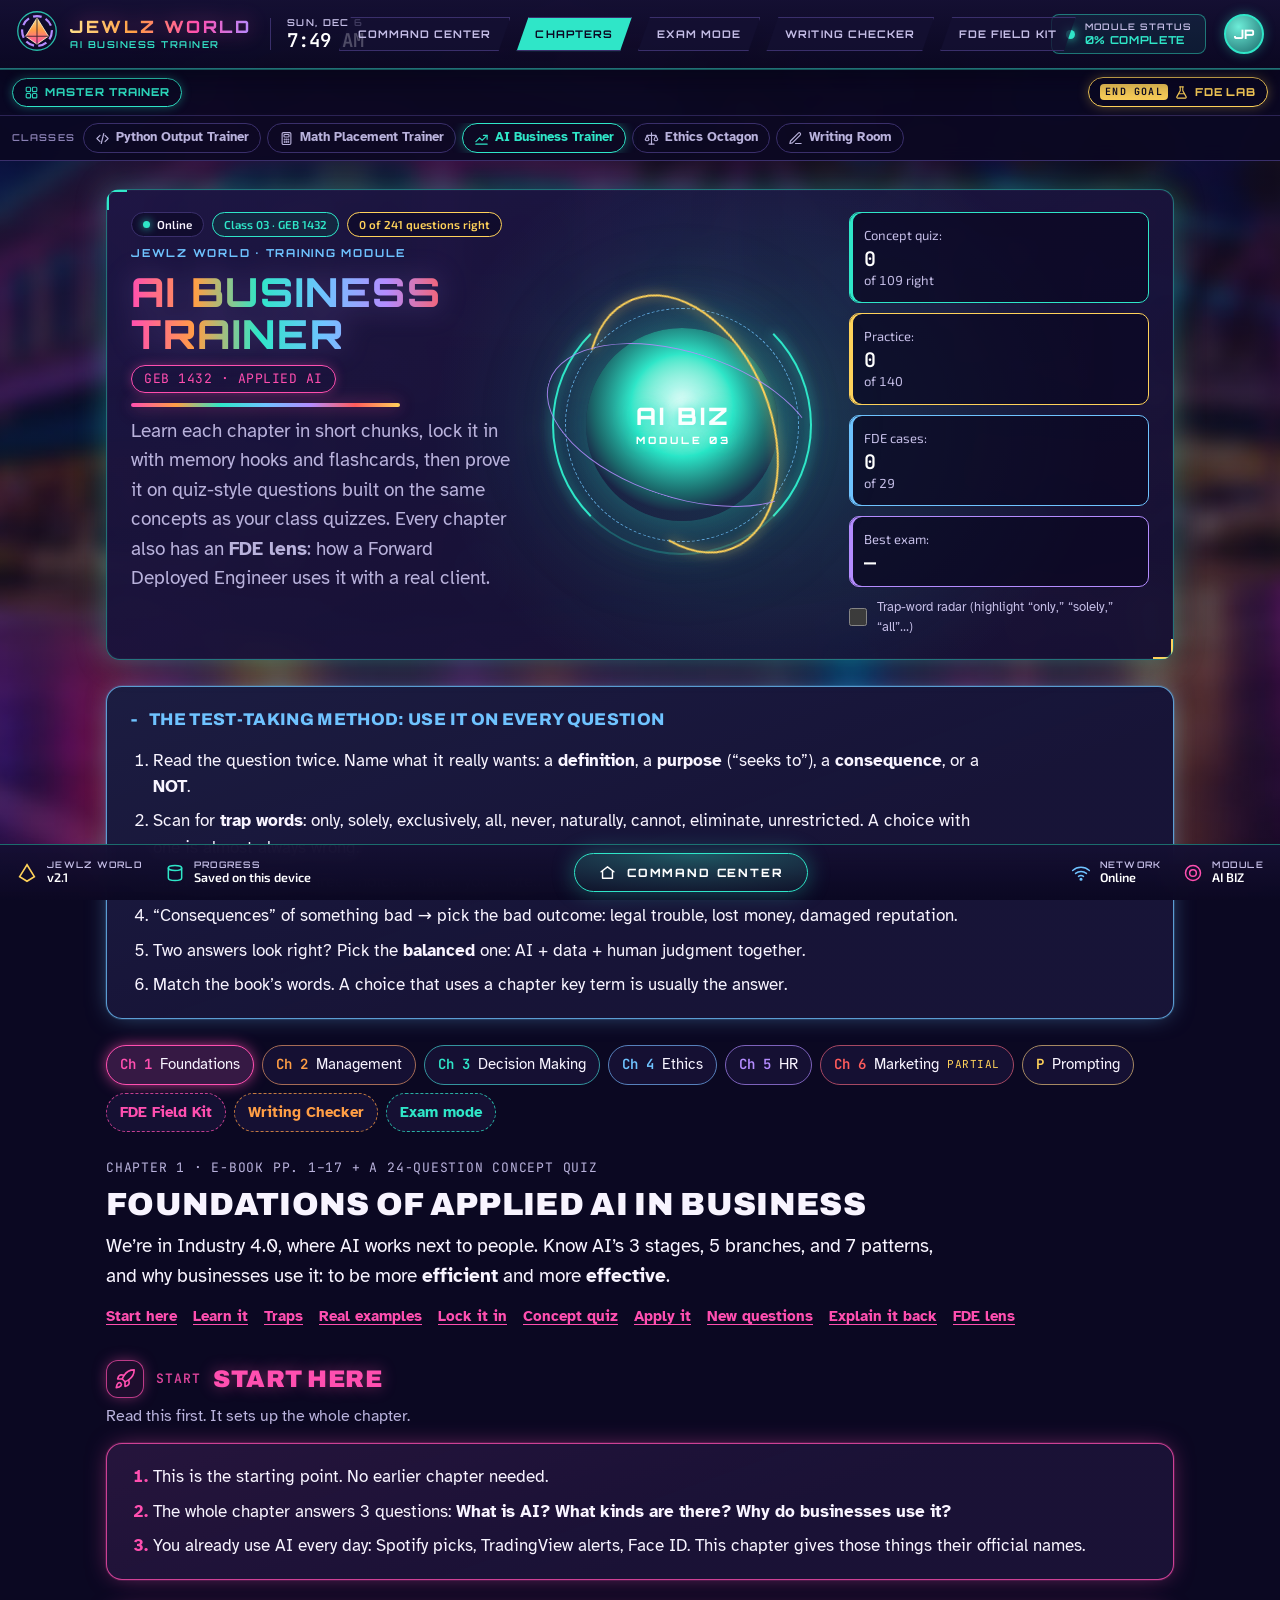
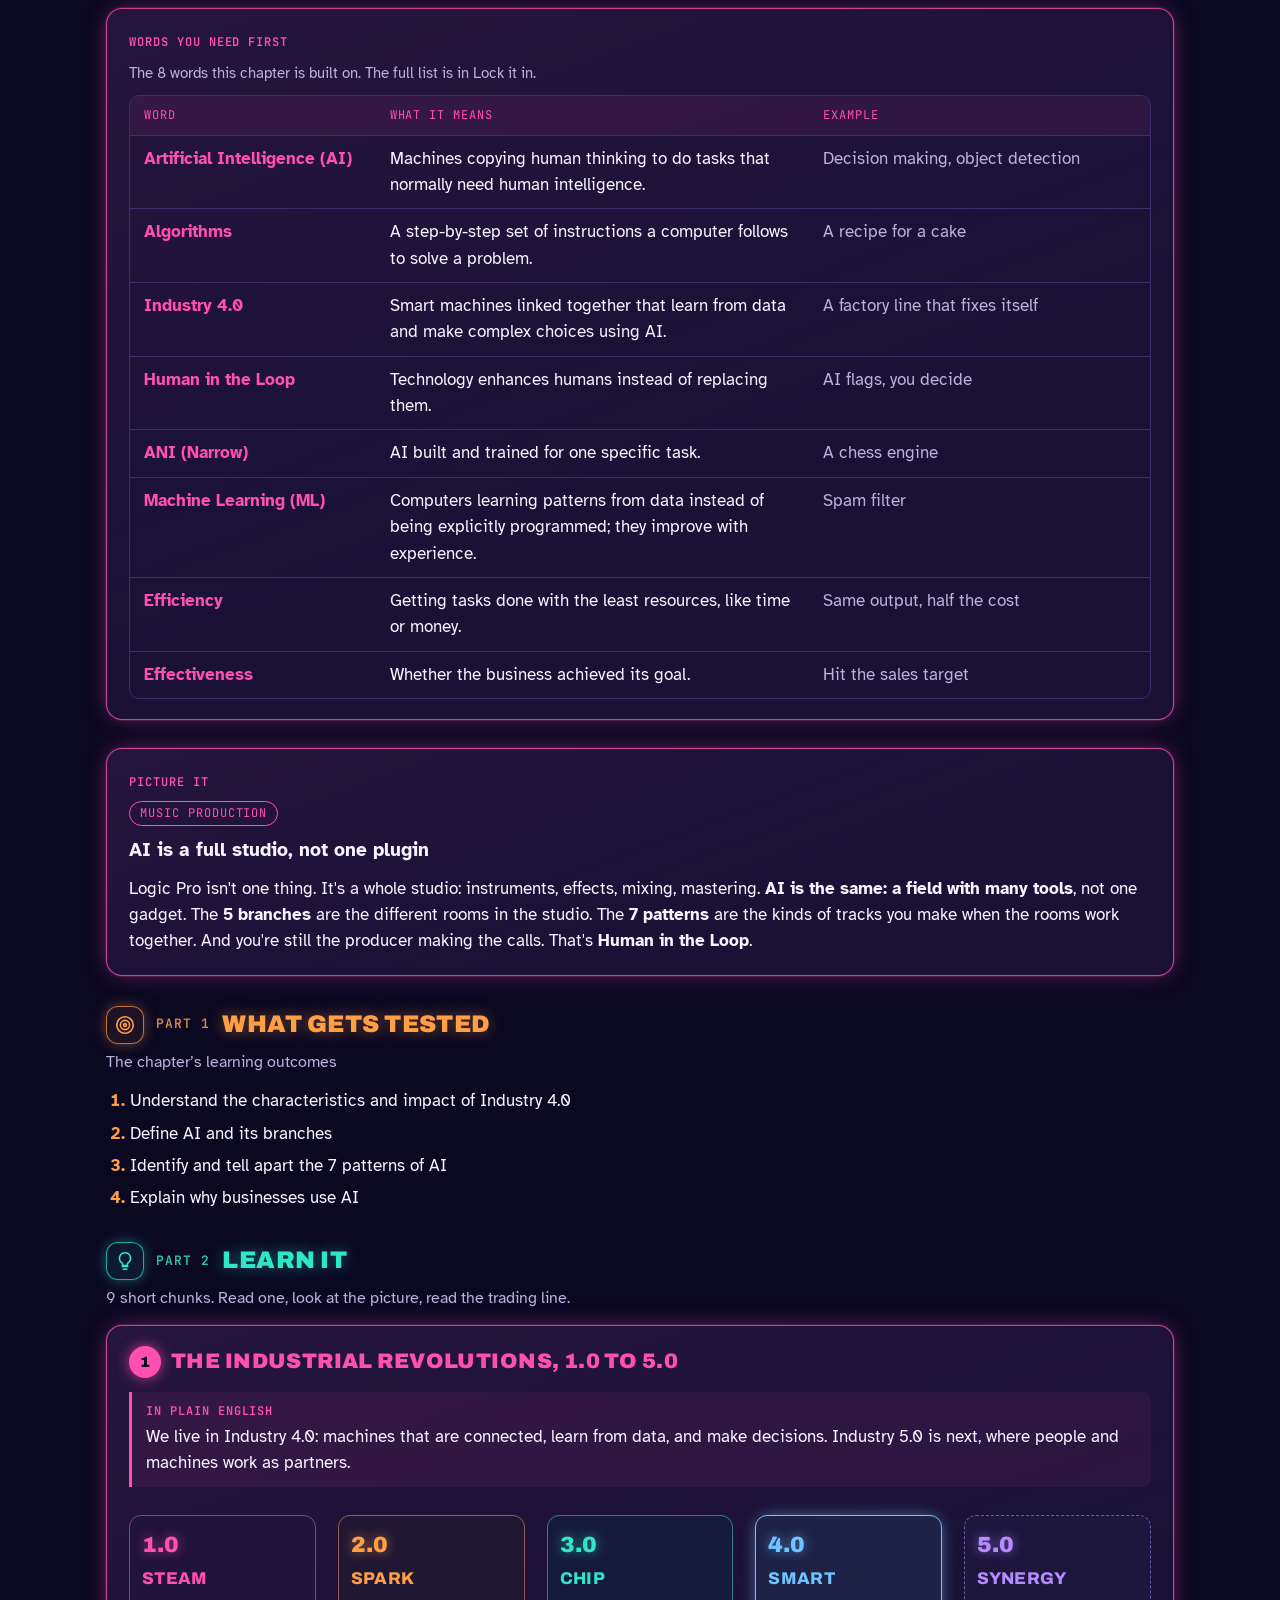
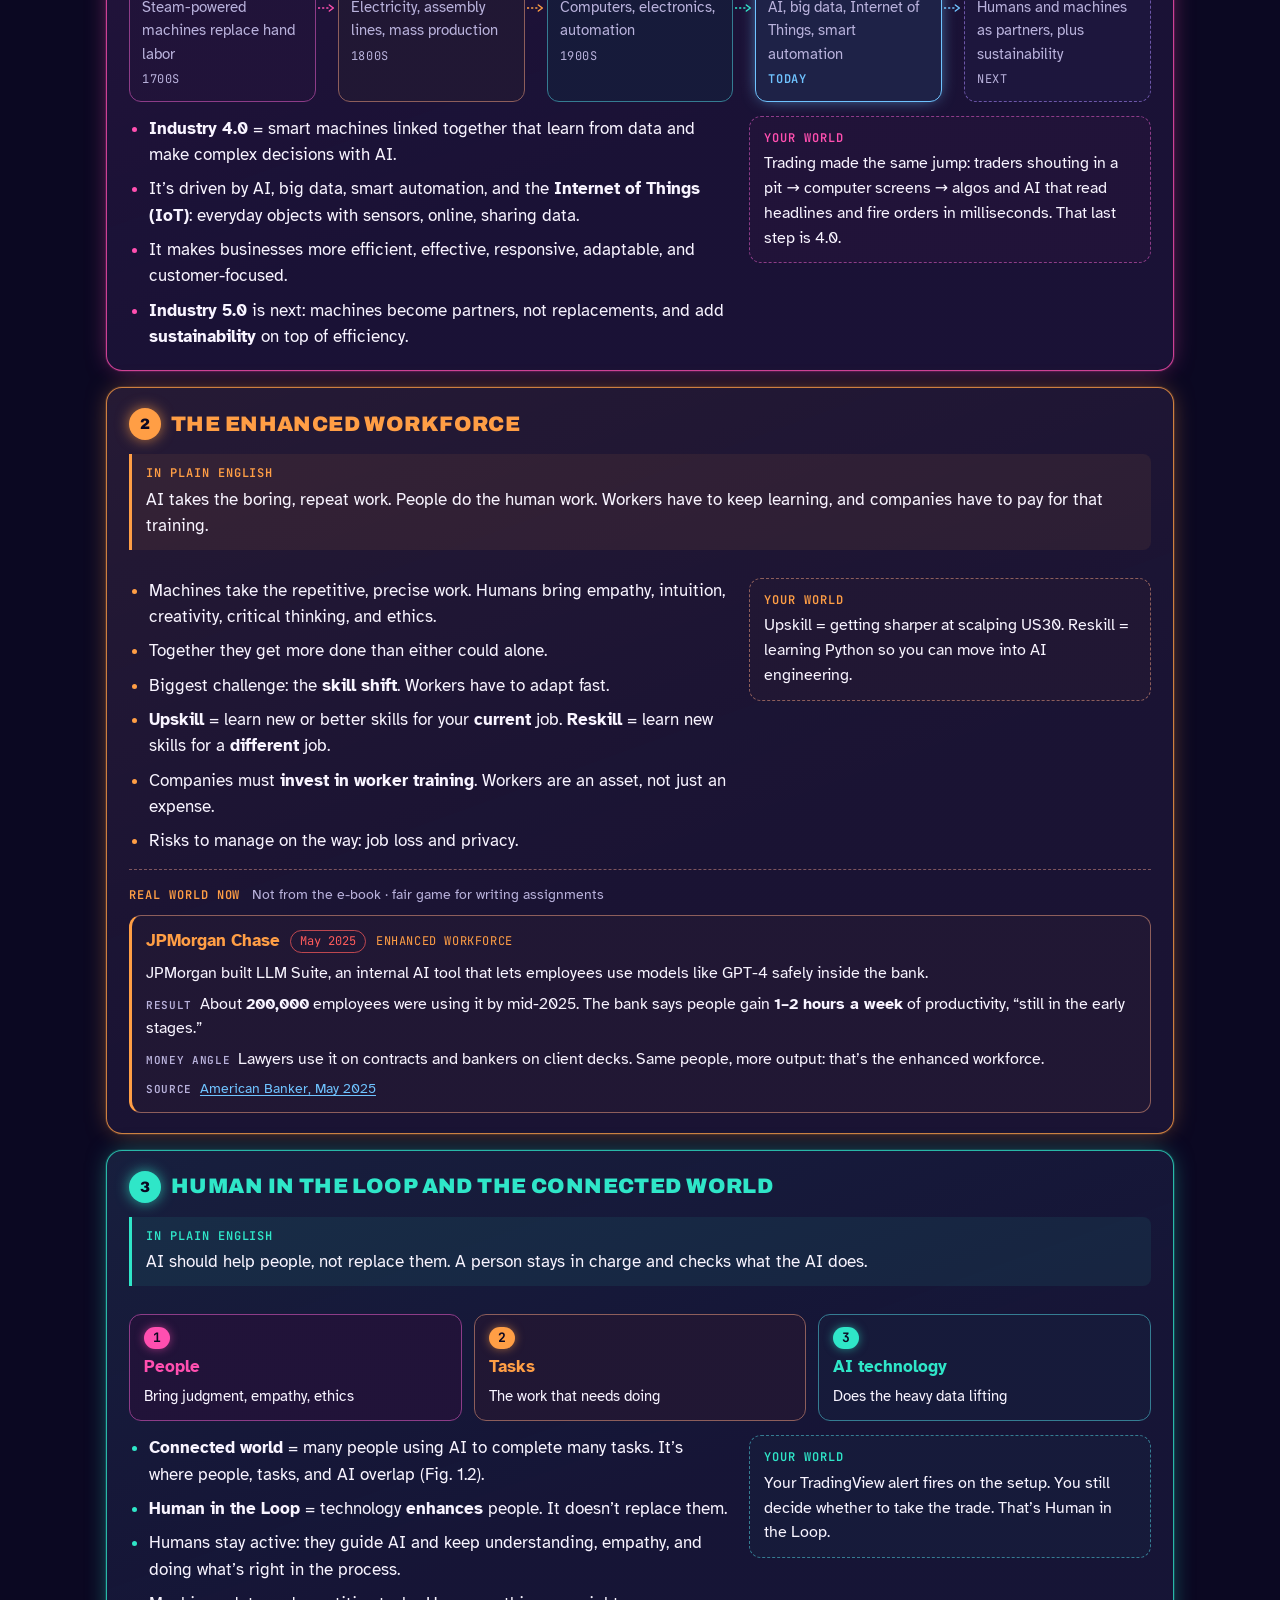
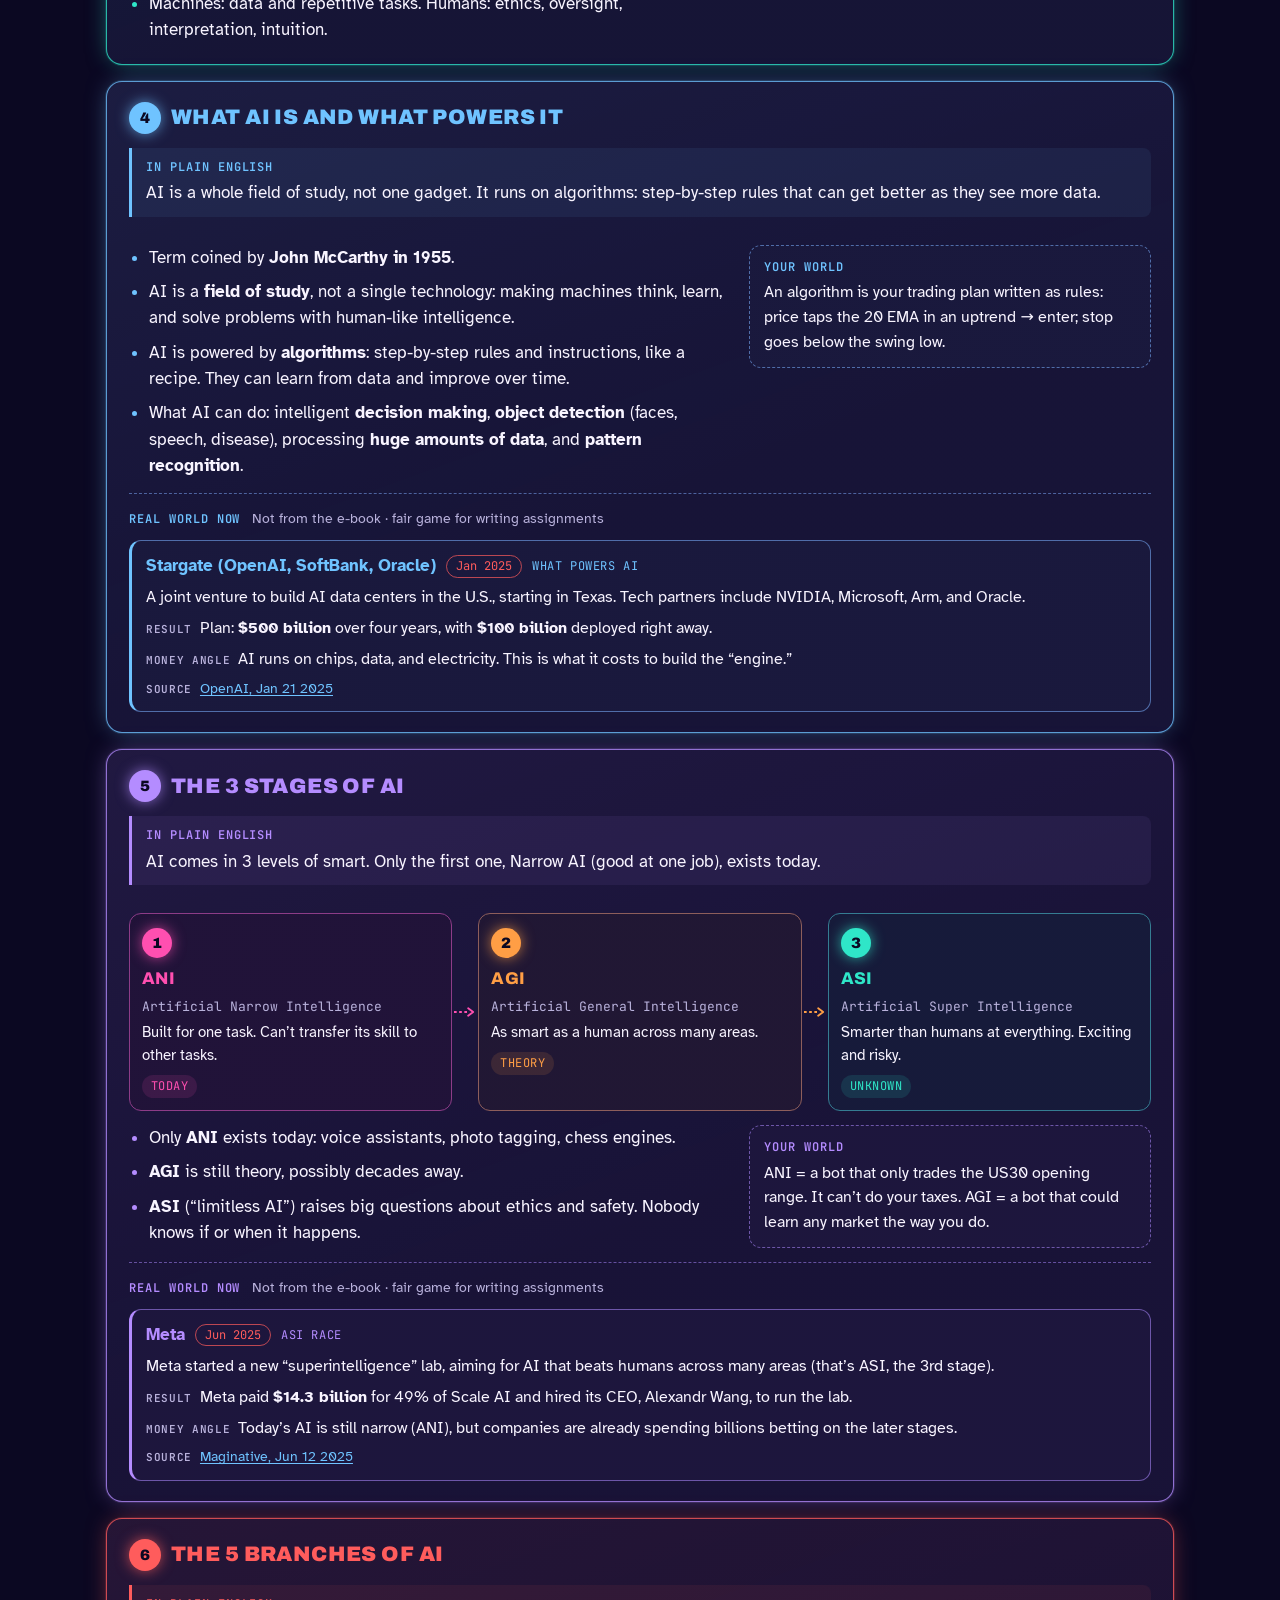
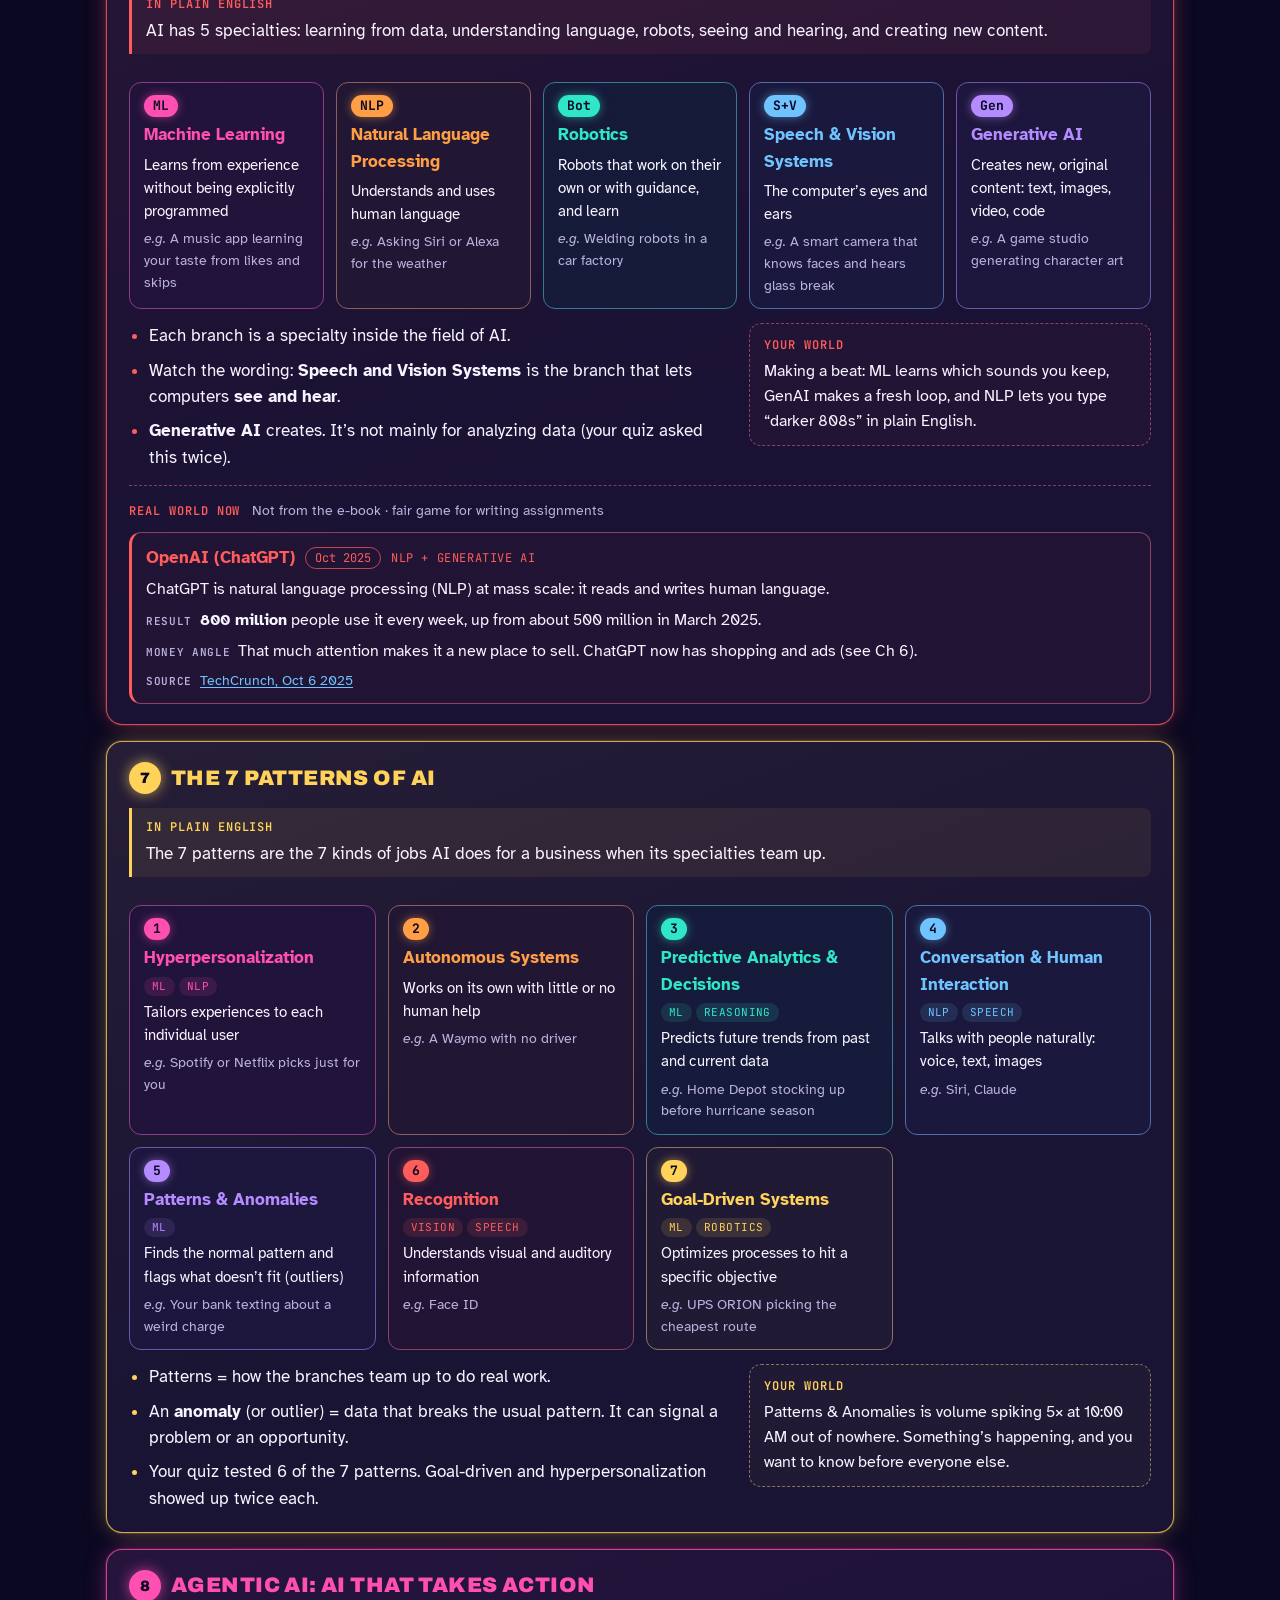
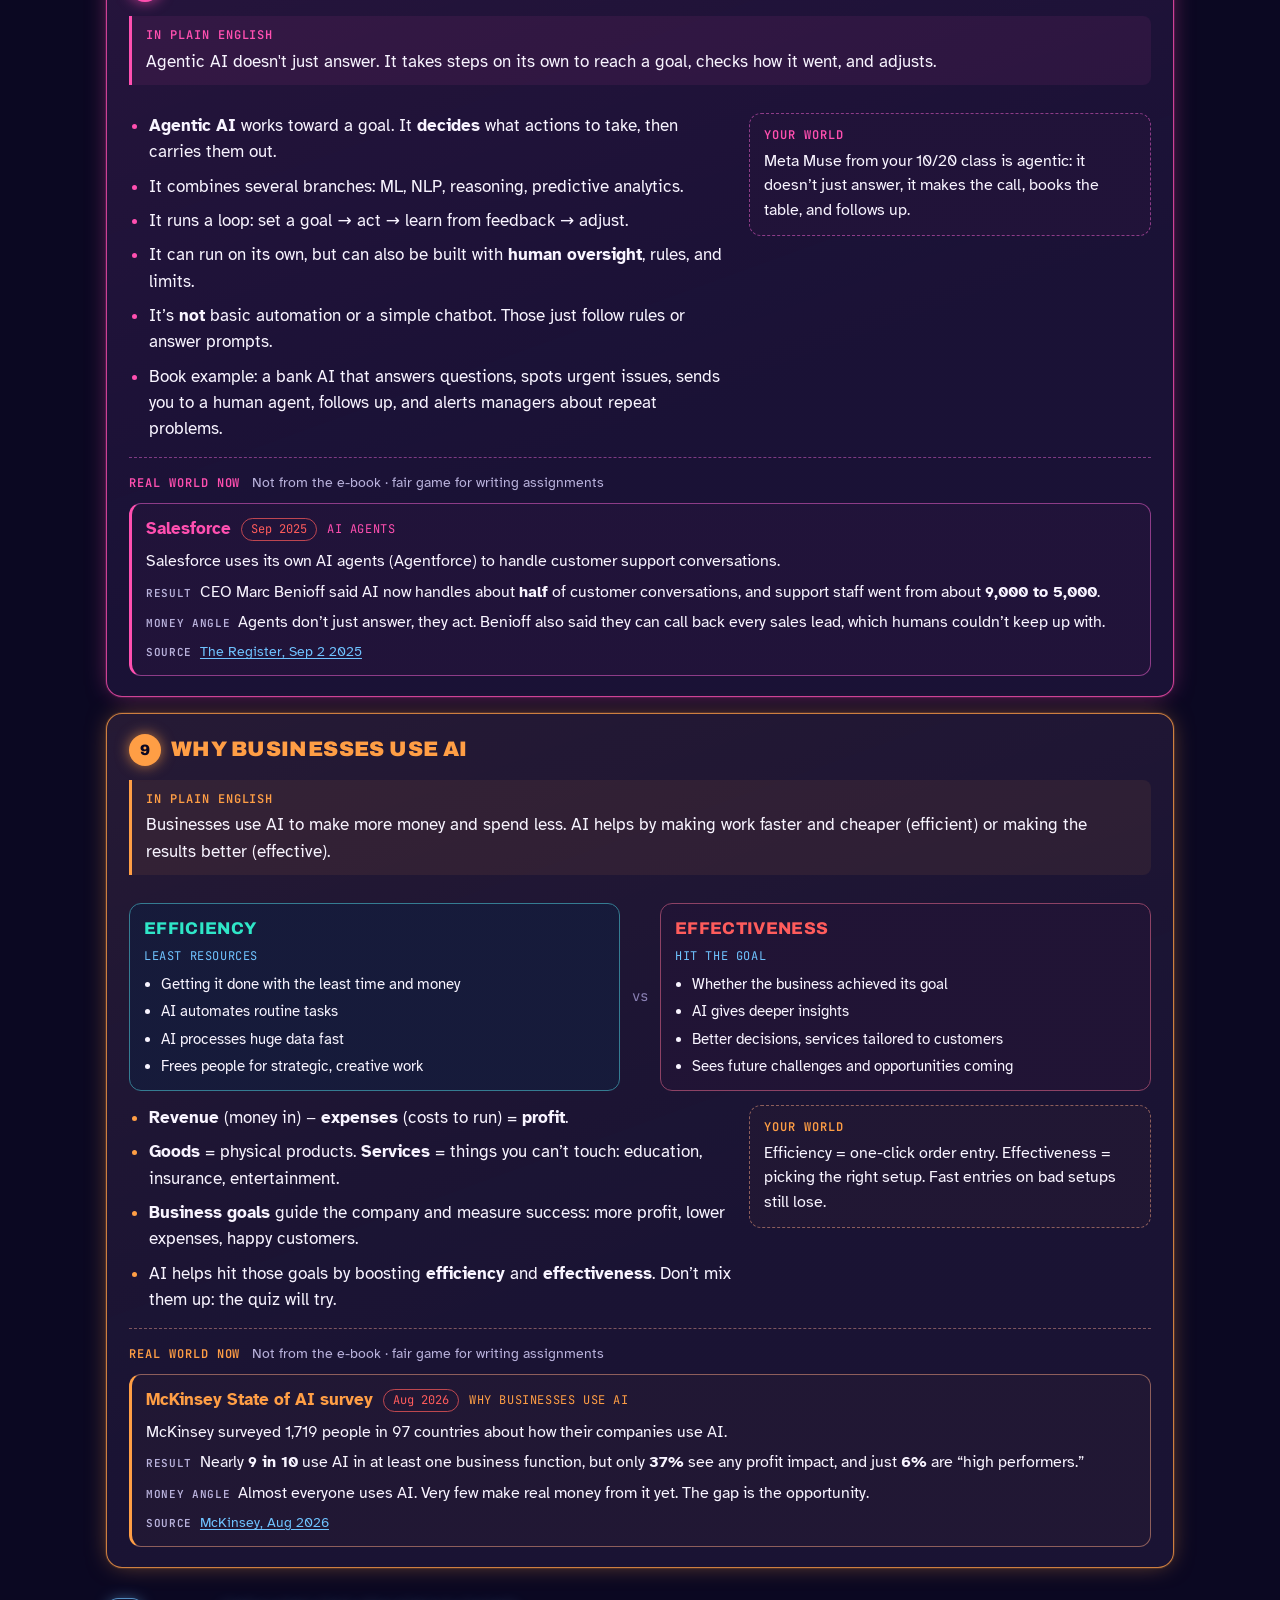
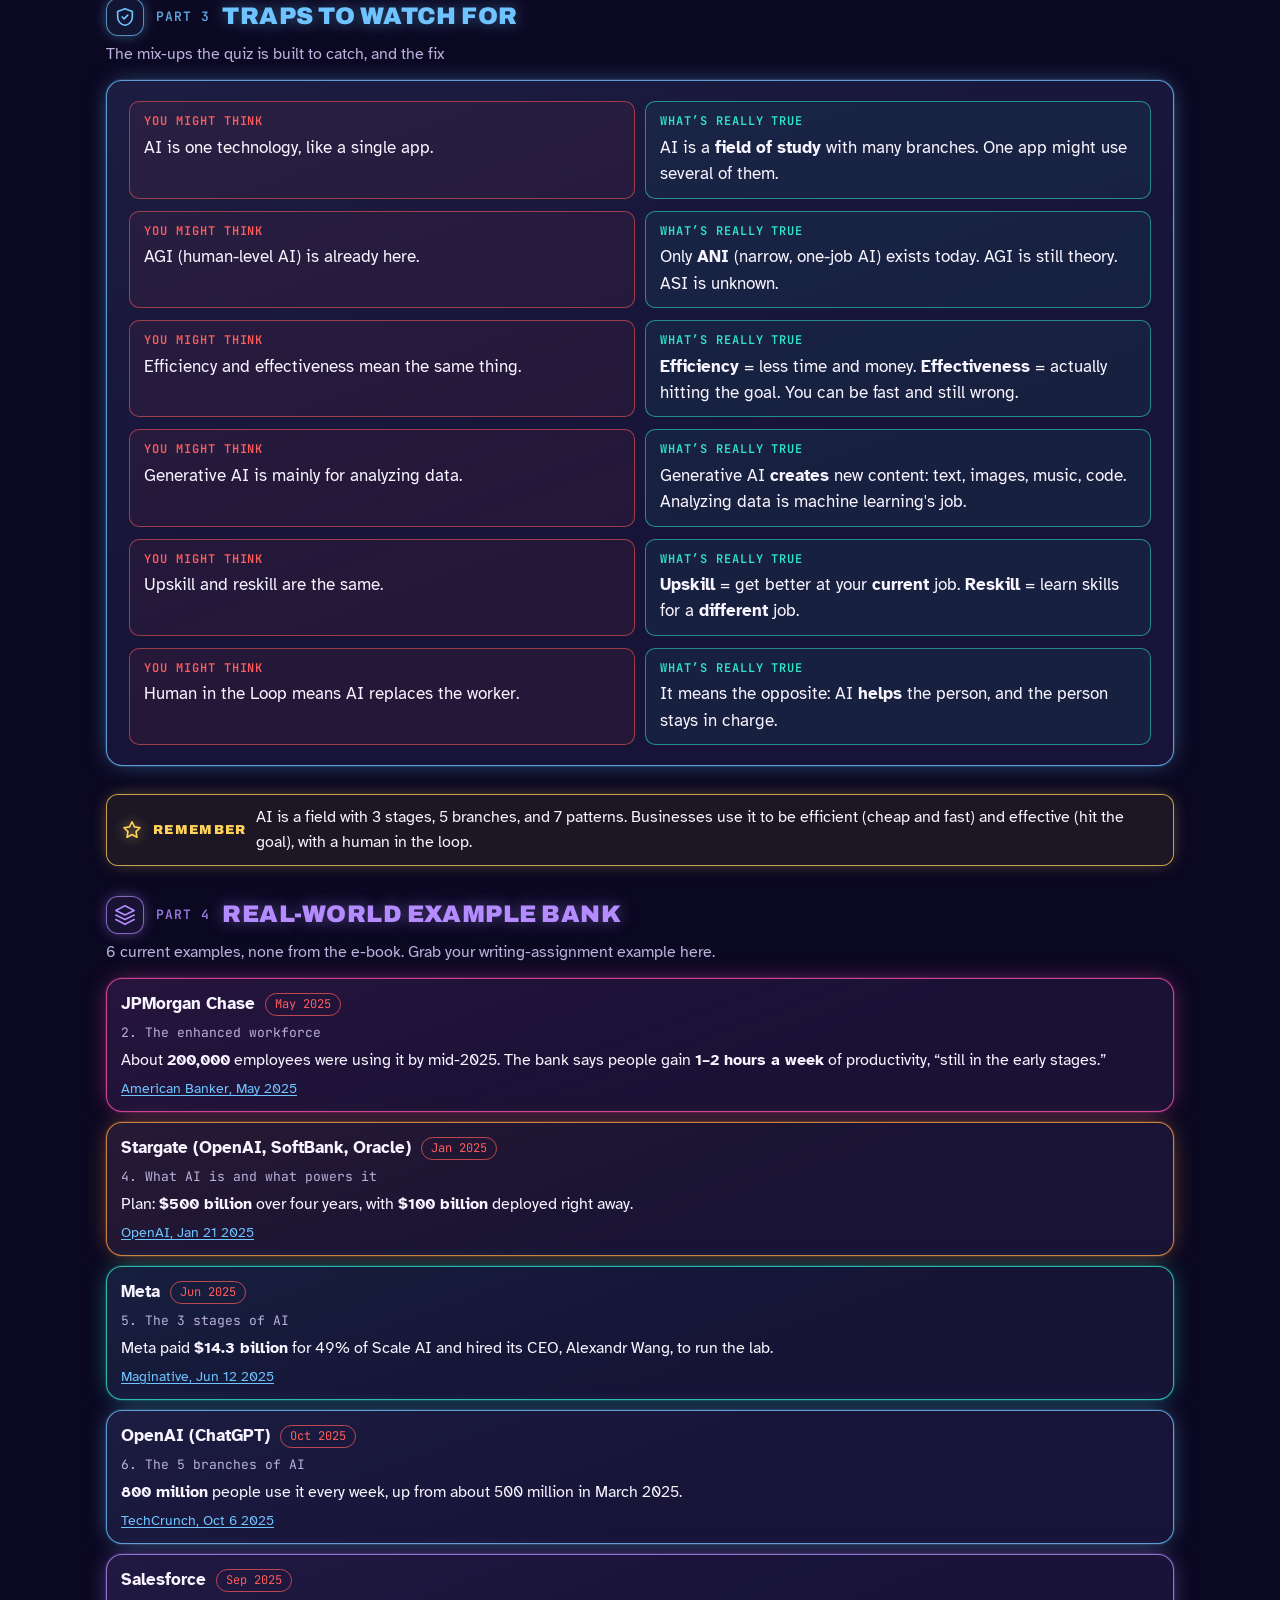
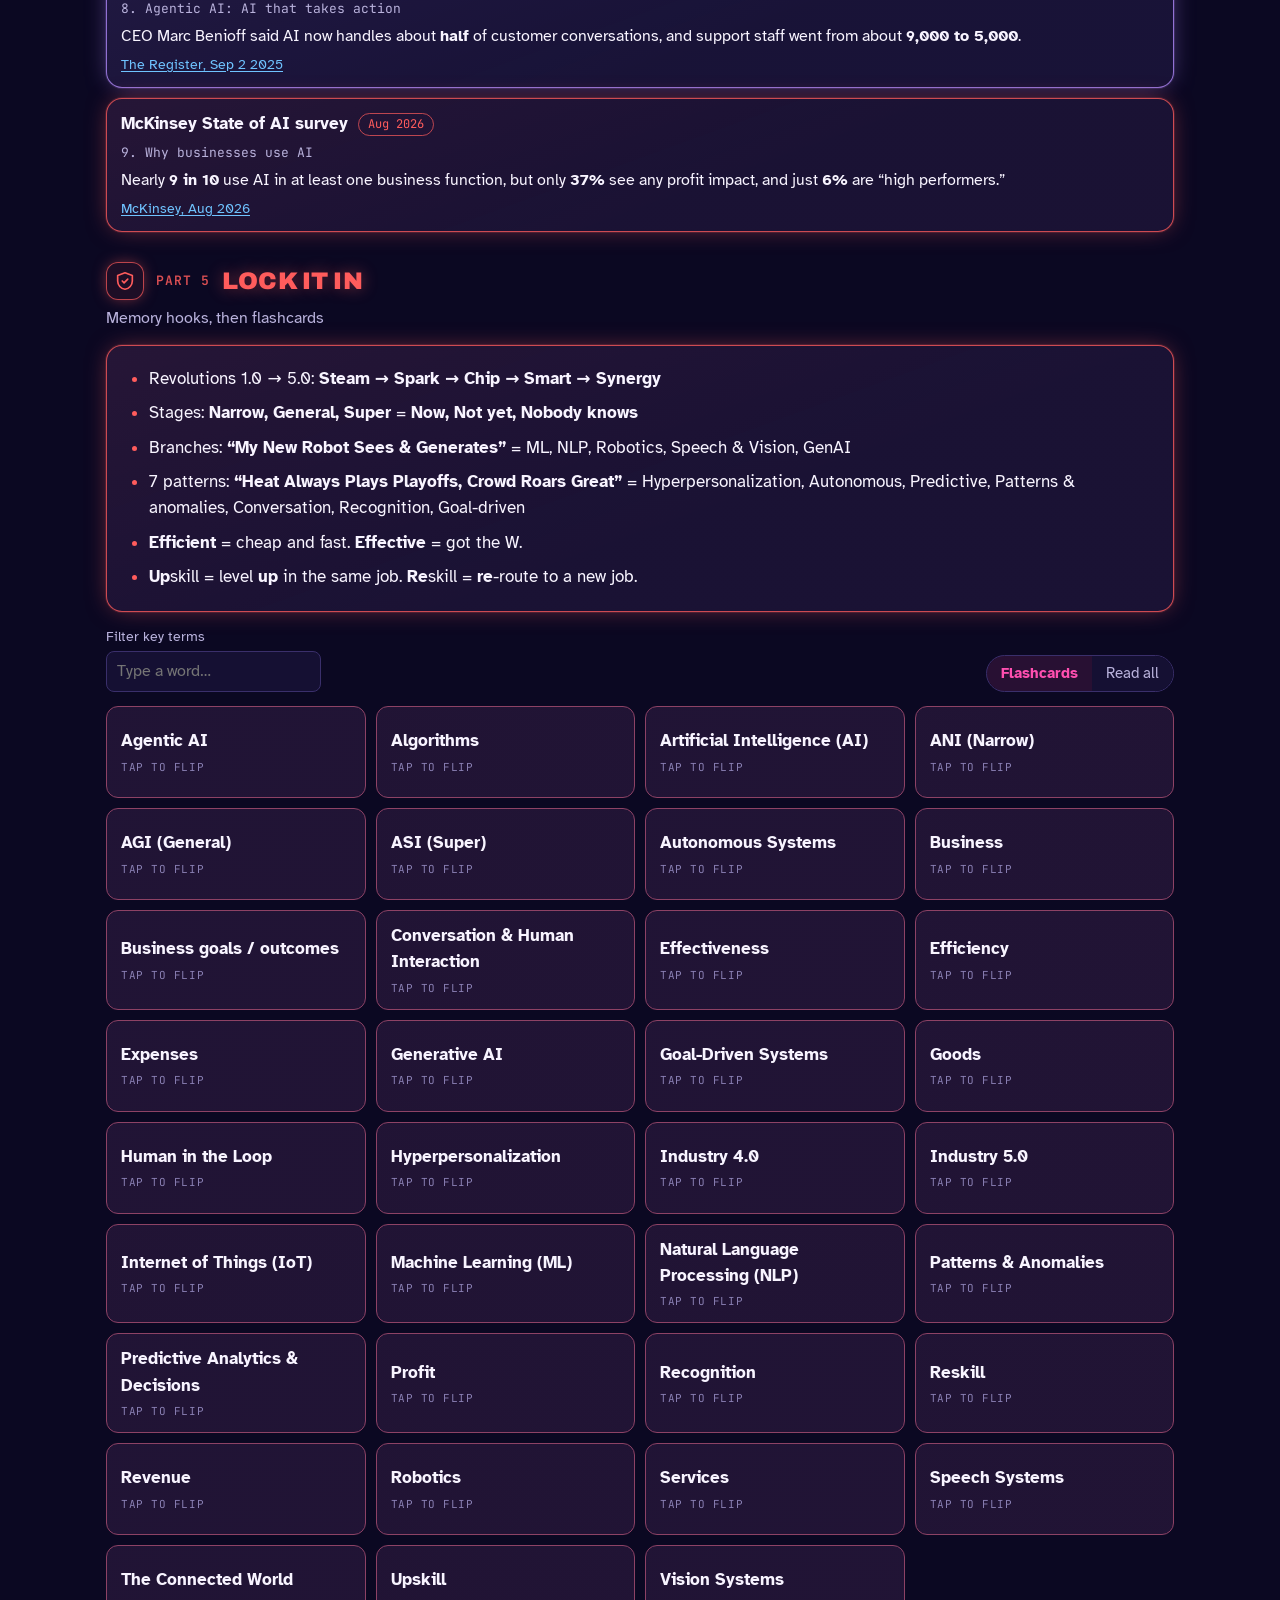
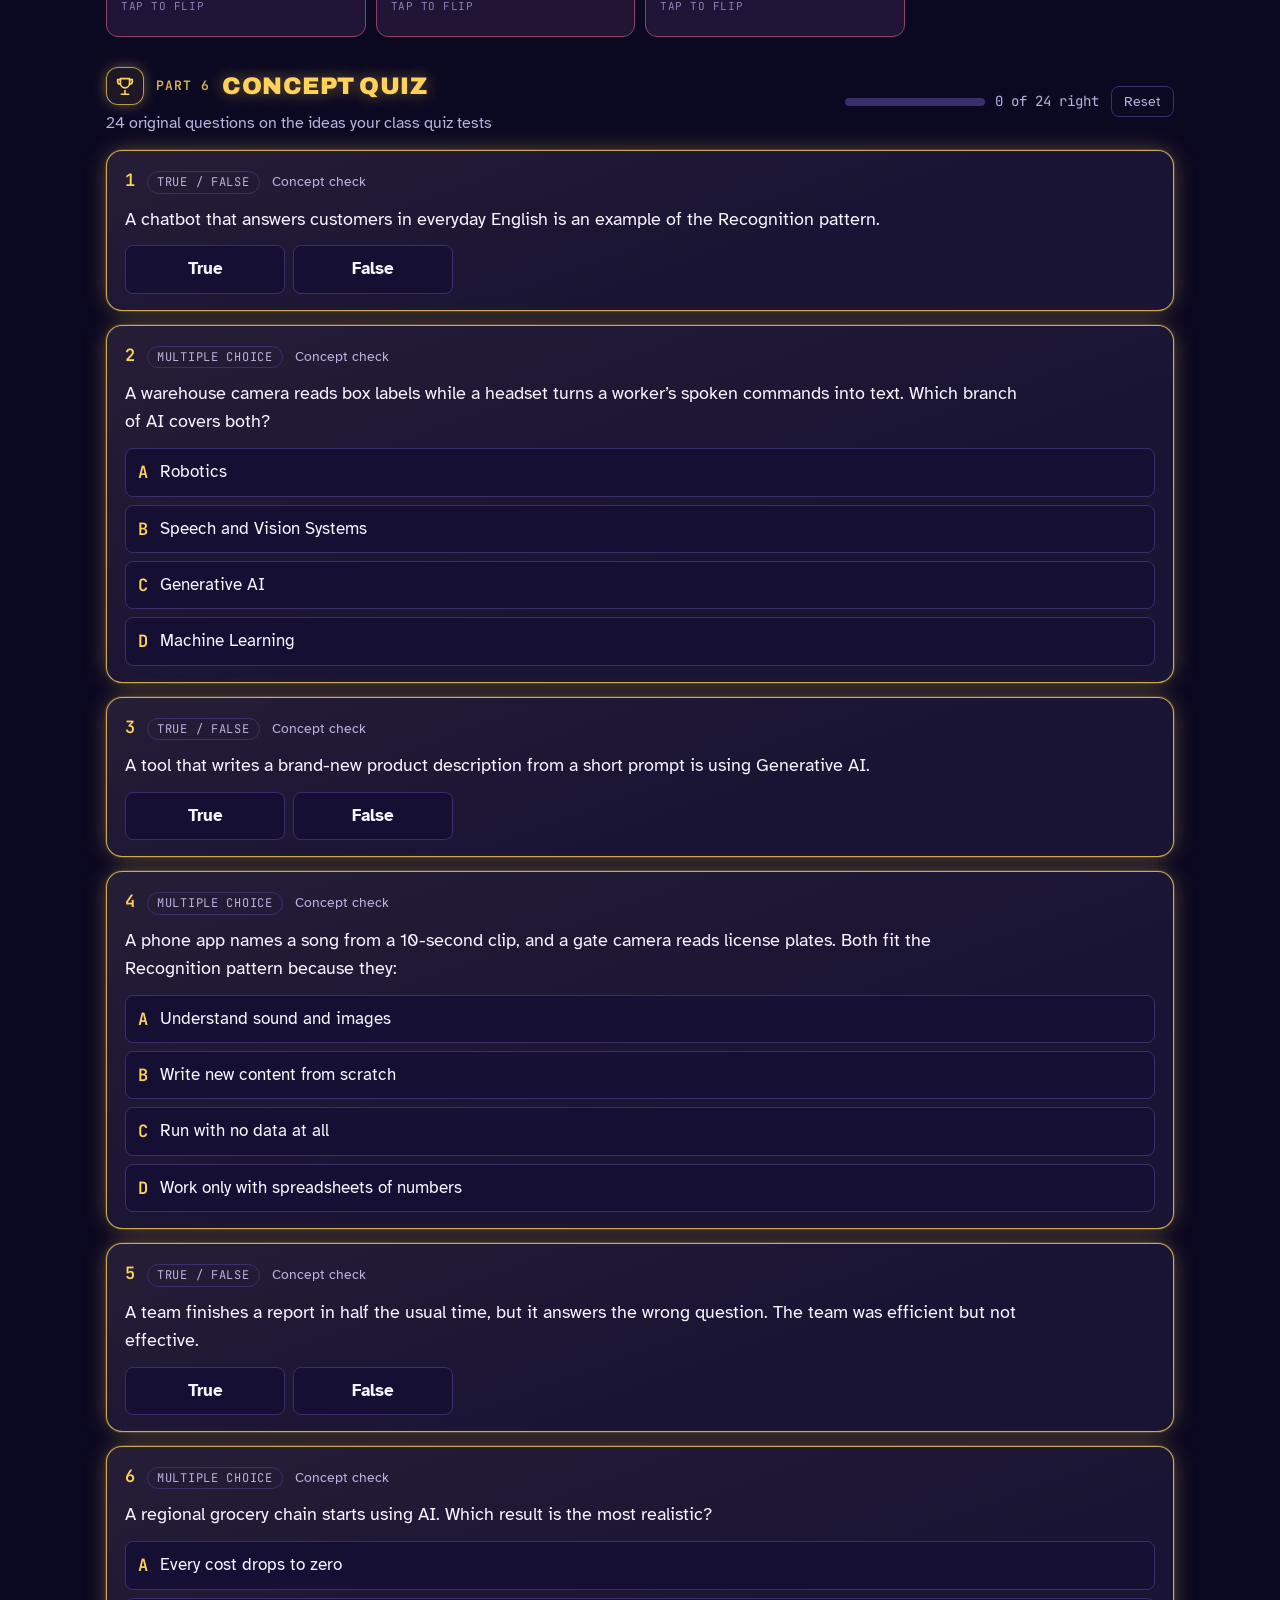
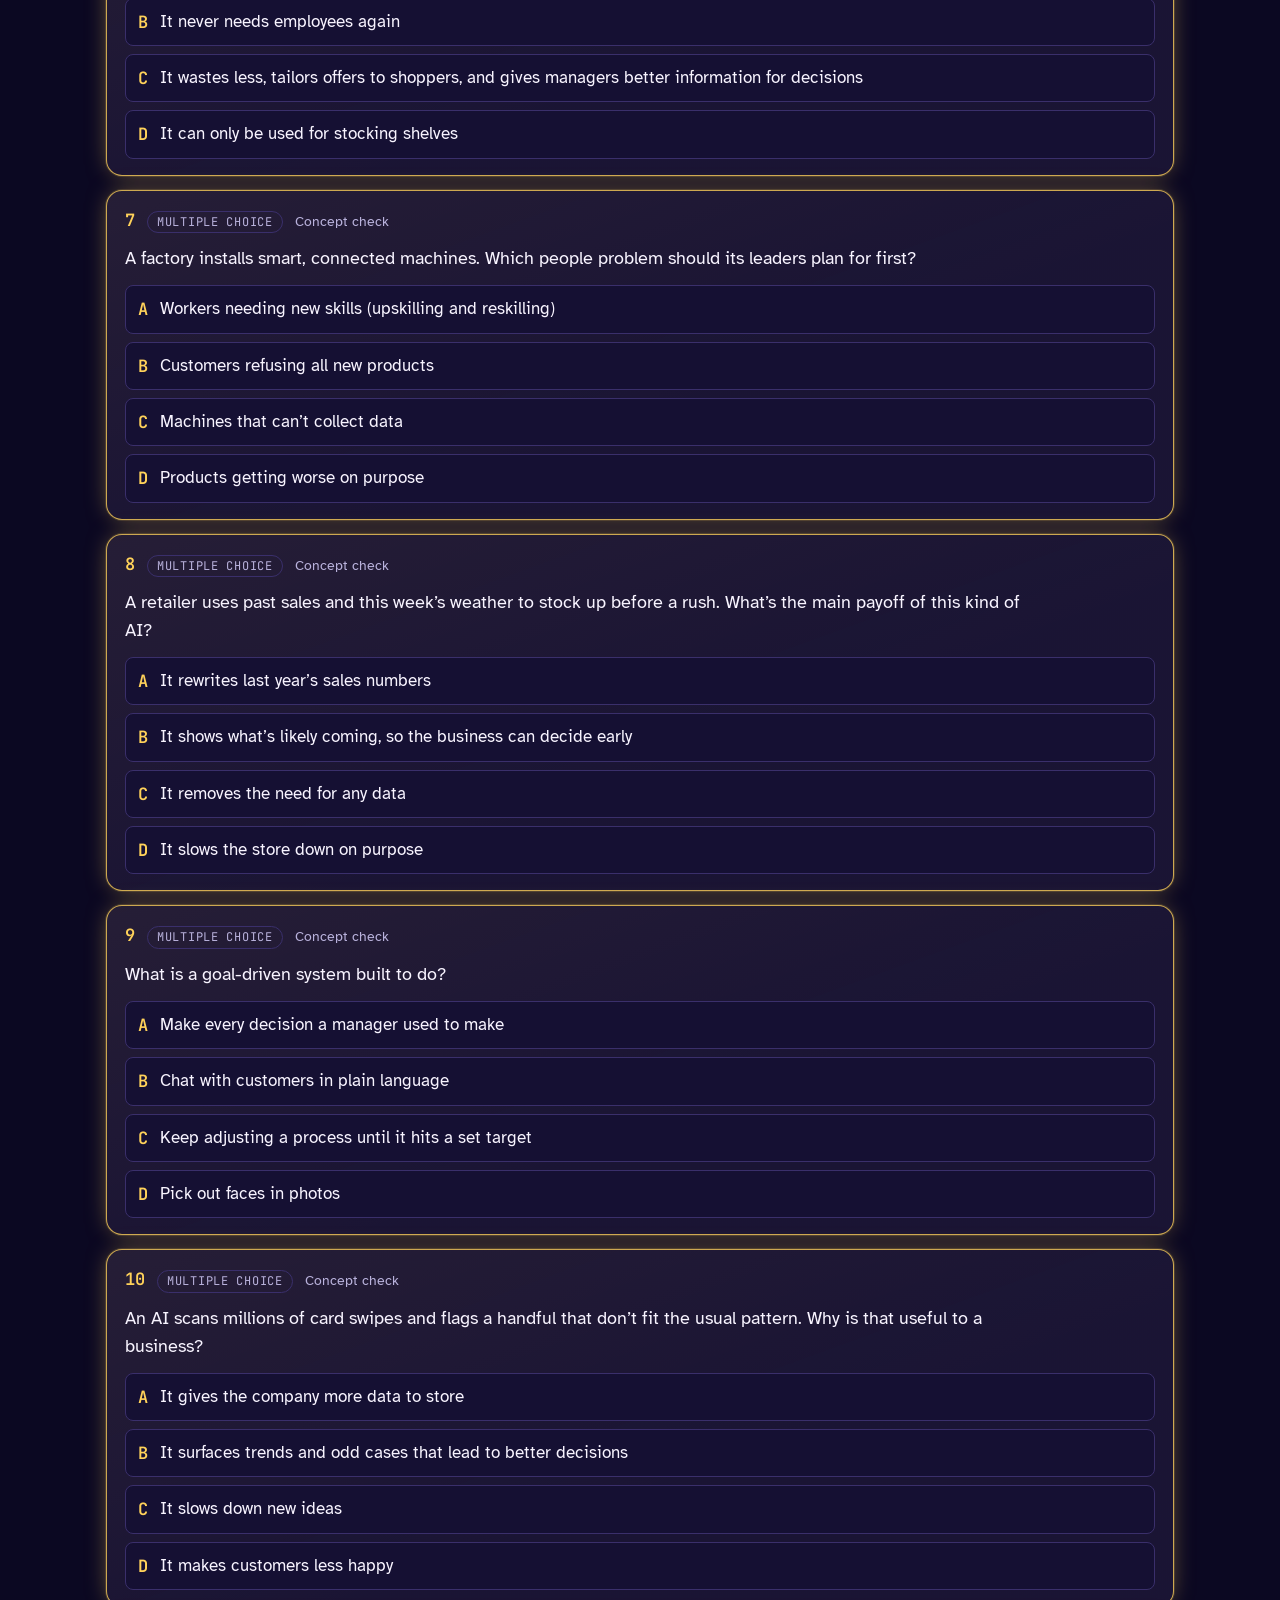
==== commit 9ba1b9db: "Jewlz World neon: every trainer framed, one main neon per class - Rebrand Jewlz OS -> Jewlz World - " ====
--- a/ai-business.html
+++ b/ai-business.html
@@ -652,6 +652,9 @@
 <link rel="stylesheet" href="theme.css">
 <style>html::before{background:linear-gradient(180deg,rgba(11,8,34,.84) 0%,rgba(11,8,34,.7) 55%,rgba(11,8,34,.6) 100%),url("bg-business.jpg") center/cover no-repeat,#0B0822 !important}</style>
 
+<link rel="stylesheet" href="https://fonts.googleapis.com/css2?family=Orbitron:wght@600;700;800&family=Exo+2:wght@400;500;600;700&display=swap">
+<link rel="stylesheet" href="cc-skin.css">
+<script>document.documentElement.classList.add('cc')</script>
 <div class="wrap">
   <header class="top">
     <div class="top-row">
@@ -5463,4 +5466,6 @@
 </script>
 
 <script src="nav.js"></script>
+<script src="mt-progress.js" data-id="business"></script>
+<script src="cc-skin.js" data-id="business" data-title="AI Business Trainer" data-short="AI BIZ" data-hero="header.top" data-tabs='[{"t":"Chapters","sel":"#levels","do":"scroll"},{"t":"Exam mode","sel":"#levels [data-level=\"exam\"]","do":"click"},{"t":"Writing checker","sel":"#levels [data-level=\"writing\"]","do":"click"},{"t":"FDE field kit","sel":"#levels [data-level=\"fdekit\"]","do":"click"}]'></script>
 </body></html>
--- a/cc-skin.css
+++ b/cc-skin.css
@@ -0,0 +1,137 @@
+/* Jewlz World command-center frame for the class trainers.
+   Neon on deep indigo, same palette as every trainer: pink, orange, teal, sky, violet, gold.
+   Each trainer gets its own MAIN neon (--cc-main, set by cc-skin.js from the class colour) for the frame:
+   top bar, hero panel, orb, status bar. Everything inside the trainer keeps its own colours. */
+html.cc {
+  --cc-main: #FF4FB0; --cc-alt1: #FFD25A; --cc-alt2: #2FE6C8;
+  --cc-bg: #0B0822; --cc-panel: #151033; --cc-panel2: #1D1644; --cc-text: #F8F4FF; --cc-muted: #C4BDE6; --cc-line: #3A2F6B;
+  --cc-ok: #2FE6C8;
+  --cc-edge: color-mix(in srgb, var(--cc-main) 45%, transparent);
+  --cc-glow: color-mix(in srgb, var(--cc-main) 35%, transparent);
+  --cc-head: 'Orbitron', 'Archivo', system-ui, sans-serif; --cc-ui: 'Exo 2', 'Atkinson Hyperlegible', system-ui, sans-serif; --cc-mono: 'JetBrains Mono', ui-monospace, monospace;
+}
+html.cc body { padding-bottom: calc(64px + env(safe-area-inset-bottom, 0px)); }
+html.cc .cc-hero h1 { font-family: var(--cc-head); font-weight: 800; text-transform: uppercase; letter-spacing: .04em; }
+
+/* ---------- module rail (class switcher from nav.js) ---------- */
+html.cc .mt-strip { background: rgba(11, 8, 34, .92); border-bottom: 1px solid var(--cc-line); }
+html.cc .mt-strip .mt-home { color: var(--cc-main); border-color: var(--cc-main); box-shadow: 0 0 10px var(--cc-glow); font-family: var(--cc-head); font-size: 11px; letter-spacing: .1em; }
+html.cc .mt-strip .mt-goal { font-family: var(--cc-head); font-size: 11px; letter-spacing: .08em; }
+html.cc .mt-strip .mt-lab { font-family: var(--cc-head); font-size: 9.5px; }
+html.cc .mt-fab { bottom: calc(76px + env(safe-area-inset-bottom, 0px)); border-color: var(--cc-main); color: var(--cc-main); box-shadow: 0 0 14px var(--cc-glow); }
+
+/* ---------- top bar ---------- */
+.cc-top { position: relative; z-index: 41; display: grid; grid-template-columns: auto auto minmax(0, 1fr) auto auto; align-items: center; gap: 18px;
+  padding: max(10px, env(safe-area-inset-top, 0px)) max(16px, env(safe-area-inset-right, 0px)) 10px max(16px, env(safe-area-inset-left, 0px));
+  background: linear-gradient(180deg, rgba(21, 16, 51, .97), rgba(11, 8, 34, .95)); border-bottom: 1px solid var(--cc-edge);
+  box-shadow: 0 1px 0 var(--cc-glow), 0 8px 30px rgba(5, 3, 20, .6); font-family: var(--cc-ui); color: var(--cc-text); }
+.cc-brand { display: flex; align-items: center; gap: 12px; text-decoration: none; color: inherit; }
+.cc-brand svg { width: 42px; height: 42px; flex: none; }
+.cc-brand b { display: block; font: 800 17px/1 var(--cc-head); letter-spacing: .16em; white-space: nowrap;
+  background: linear-gradient(90deg, #FFE08A, #FF9E45 35%, #FF4FB0 70%, #B48CFF); -webkit-background-clip: text; background-clip: text; color: transparent;
+  filter: drop-shadow(0 0 10px rgba(255, 79, 176, .45)); }
+.cc-brand small { display: block; margin-top: 5px; font: 600 9.5px/1 var(--cc-head); letter-spacing: .16em; color: var(--cc-main); text-transform: uppercase; }
+.cc-clock { border-left: 1px solid var(--cc-line); padding-left: 16px; }
+.cc-clock small { display: block; font: 600 9.5px/1 var(--cc-head); letter-spacing: .14em; color: var(--cc-muted); text-transform: uppercase; }
+.cc-clock b { display: block; margin-top: 4px; font: 600 19px/1 var(--cc-mono); color: #fff; }
+.cc-tabs { display: flex; justify-content: center; gap: 6px; }
+.cc-tab { all: unset; box-sizing: border-box; cursor: pointer; padding: 11px 18px; font: 700 10.5px/1 var(--cc-head); letter-spacing: .1em; text-transform: uppercase; color: var(--cc-muted); white-space: nowrap;
+  border: 1px solid var(--cc-line); background: rgba(21, 16, 51, .75); clip-path: polygon(12px 0, 100% 0, calc(100% - 12px) 100%, 0 100%); }
+.cc-tab:hover, .cc-tab:focus-visible { color: #fff; background: color-mix(in srgb, var(--cc-main) 18%, rgba(21, 16, 51, .8)); }
+.cc-tab[aria-current="page"] { color: #0B0822; background: var(--cc-main); box-shadow: 0 0 18px var(--cc-glow); }
+.cc-stat { display: flex; align-items: center; gap: 10px; padding: 7px 14px; border: 1px solid rgba(47, 230, 200, .45); border-radius: 8px; background: rgba(47, 230, 200, .08); white-space: nowrap; }
+.cc-stat i { width: 9px; height: 9px; border-radius: 50%; background: var(--cc-ok); box-shadow: 0 0 10px var(--cc-ok); }
+.cc-stat small { display: block; font: 600 9px/1 var(--cc-head); letter-spacing: .14em; color: var(--cc-muted); text-transform: uppercase; }
+.cc-stat b { display: block; margin-top: 4px; font: 700 11px/1 var(--cc-head); letter-spacing: .06em; color: var(--cc-ok); text-transform: uppercase; }
+.cc-av { width: 40px; height: 40px; border-radius: 50%; display: grid; place-items: center; font: 800 13px/1 var(--cc-head); color: #fff;
+  background: radial-gradient(circle at 35% 30%, color-mix(in srgb, var(--cc-main) 70%, #fff), color-mix(in srgb, var(--cc-main) 45%, #0B0822)); border: 2px solid var(--cc-main); box-shadow: 0 0 12px var(--cc-glow); }
+
+/* ---------- hero panel (the trainer's own header, re-laid out) ---------- */
+html.cc .cc-hero { position: relative; display: grid; grid-template-columns: minmax(0, 1.35fr) minmax(200px, 290px) minmax(220px, 300px); grid-auto-rows: min-content; column-gap: 22px; row-gap: 10px; align-items: start;
+  padding: 22px 24px; border: 1px solid var(--cc-edge); border-radius: 14px; overflow: hidden;
+  background:
+    linear-gradient(var(--cc-main), var(--cc-main)) left top / 20px 2px no-repeat, linear-gradient(var(--cc-main), var(--cc-main)) left top / 2px 20px no-repeat,
+    linear-gradient(var(--cc-alt1), var(--cc-alt1)) right bottom / 20px 2px no-repeat, linear-gradient(var(--cc-alt1), var(--cc-alt1)) right bottom / 2px 20px no-repeat,
+    radial-gradient(45% 90% at 62% 50%, color-mix(in srgb, var(--cc-main) 18%, transparent), transparent 70%),
+    linear-gradient(160deg, rgba(29, 22, 68, .94), rgba(21, 16, 51, .94));
+  box-shadow: 0 0 0 1px rgba(255, 255, 255, .03) inset, 0 0 30px var(--cc-glow); }
+html.cc .cc-hero.cc-noside { grid-template-columns: minmax(0, 1.5fr) minmax(200px, 290px); }
+html.cc .cc-hero > * { grid-column: 1; }
+html.cc .cc-hero > .cc-orb { grid-column: 2; grid-row: 1 / span 8; align-self: center; }
+html.cc .cc-hero > .cc-side { grid-column: 3; grid-row: 1 / span 8; align-self: center; display: grid; gap: 10px; }
+html.cc .cc-side .stats, html.cc .cc-side.stats, html.cc .cc-side.why { display: grid; gap: 10px; font-size: 13px; }
+html.cc .cc-side .stats > span, html.cc .cc-side.stats > span, html.cc .cc-side.why > div {
+  display: block; padding: 12px 14px; border-radius: 10px; border: 1px solid var(--c, var(--cc-line)); background: rgba(11, 8, 34, .72); color: var(--cc-muted); font-family: var(--cc-ui);
+  box-shadow: inset 3px 0 0 var(--c, var(--cc-main)); }
+html.cc .cc-side .stats > span:nth-child(1), html.cc .cc-side.stats > span:nth-child(1), html.cc .cc-side.why > div:nth-child(1) { --c: var(--cc-main); }
+html.cc .cc-side .stats > span:nth-child(2), html.cc .cc-side.stats > span:nth-child(2), html.cc .cc-side.why > div:nth-child(2) { --c: var(--cc-alt1); }
+html.cc .cc-side .stats > span:nth-child(3), html.cc .cc-side.stats > span:nth-child(3), html.cc .cc-side.why > div:nth-child(3) { --c: var(--cc-alt2); }
+html.cc .cc-side .stats > span:nth-child(4), html.cc .cc-side.stats > span:nth-child(4) { --c: #B48CFF; }
+html.cc .cc-side .stats > span b, html.cc .cc-side.stats > span b { display: block; margin-top: 3px; font: 600 20px/1.1 var(--cc-mono); color: #fff; }
+html.cc .cc-side.why > div b { display: block; font: 700 11px/1.2 var(--cc-head); letter-spacing: .1em; text-transform: uppercase; color: var(--c); margin-bottom: 4px; }
+html.cc .cc-side.why > div span { display: block; }
+html.cc .cc-side .switch { font-size: 13px; color: var(--cc-muted); }
+html.cc .cc-hero h1 { font-size: clamp(26px, 3.4vw, 40px); }
+.cc-kick { display: flex; flex-wrap: wrap; gap: 8px; }
+.cc-pill { display: inline-flex; align-items: center; gap: 7px; padding: 6px 11px; border-radius: 999px; font: 600 11.5px/1 var(--cc-ui); color: var(--cc-text); border: 1px solid var(--cc-line); background: rgba(11, 8, 34, .6); }
+.cc-pill[hidden] { display: none; }
+.cc-pill i { width: 7px; height: 7px; border-radius: 50%; background: var(--cc-ok); box-shadow: 0 0 8px var(--cc-ok); }
+.cc-pill.acc { border-color: var(--cc-main); color: var(--cc-main); background: color-mix(in srgb, var(--cc-main) 12%, rgba(11, 8, 34, .6)); }
+.cc-pill.alt { border-color: var(--cc-alt1); color: var(--cc-alt1); }
+.cc-sub { font: 700 11px/1.2 var(--cc-head); letter-spacing: .16em; color: var(--cc-alt2); text-transform: uppercase; }
+.cc-orb { position: relative; width: 100%; max-width: 260px; aspect-ratio: 1; margin: 0 auto; display: grid; place-items: center; }
+.cc-orb::before { content: ""; position: absolute; inset: 13%; border-radius: 50%;
+  background: radial-gradient(circle at 50% 40%, #fff 0%, color-mix(in srgb, var(--cc-main) 35%, #fff) 12%, var(--cc-main) 34%, color-mix(in srgb, var(--cc-main) 45%, #0B0822) 58%, rgba(11, 8, 34, 0) 71%);
+  box-shadow: 0 0 60px var(--cc-glow), 0 0 120px color-mix(in srgb, var(--cc-main) 18%, transparent); }
+.cc-orb .r { position: absolute; inset: 0; border-radius: 50%; border: 2px solid var(--cc-main); border-top-color: transparent; border-bottom-color: color-mix(in srgb, var(--cc-main) 25%, transparent); animation: cc-spin 14s linear infinite; filter: drop-shadow(0 0 6px var(--cc-main)); }
+.cc-orb .r2 { inset: 5%; border-width: 1.5px; border-style: dashed; border-color: var(--cc-alt2); opacity: .8; animation-duration: 30s; animation-direction: reverse; filter: none; }
+.cc-orb .r3 { position: absolute; inset: -2% 16%; border-radius: 50%; border: 2px solid var(--cc-alt1); border-left-color: transparent; transform: rotate(-22deg); animation: cc-tilt 9s linear infinite; filter: drop-shadow(0 0 6px var(--cc-alt1)); }
+.cc-orb .r4 { position: absolute; inset: 22% -4%; border-radius: 50%; border: 1.5px solid #B48CFF; border-right-color: transparent; transform: rotate(18deg); animation: cc-tilt2 12s linear infinite; opacity: .85; }
+.cc-orb b { position: relative; font: 800 clamp(17px, 1.9vw, 24px)/1 var(--cc-head); letter-spacing: .12em; color: #fff; text-shadow: 0 0 12px var(--cc-main), 0 0 28px var(--cc-main); text-align: center; padding-left: .12em; }
+.cc-orb b small { display: block; margin-top: 7px; font-size: .42em; letter-spacing: .3em; color: #fff; }
+@keyframes cc-spin { to { transform: rotate(360deg); } }
+@keyframes cc-tilt { from { transform: rotate(-22deg) rotateY(0deg); } to { transform: rotate(-22deg) rotateY(360deg); } }
+@keyframes cc-tilt2 { from { transform: rotate(18deg) rotateX(0deg); } to { transform: rotate(18deg) rotateX(360deg); } }
+
+/* ---------- bottom status bar ---------- */
+.cc-bottom { position: fixed; left: 0; right: 0; bottom: 0; z-index: 42; display: grid; grid-template-columns: auto auto minmax(0, 1fr) auto auto; gap: 22px; align-items: center;
+  padding: 8px max(16px, env(safe-area-inset-right, 0px)) max(8px, env(safe-area-inset-bottom, 0px)) max(16px, env(safe-area-inset-left, 0px));
+  background: linear-gradient(0deg, rgba(11, 8, 34, .98), rgba(21, 16, 51, .94)); border-top: 1px solid var(--cc-edge); -webkit-backdrop-filter: blur(10px); backdrop-filter: blur(10px);
+  font-family: var(--cc-ui); color: var(--cc-text); }
+.cc-sb { display: flex; align-items: center; gap: 9px; white-space: nowrap; }
+.cc-sb svg { flex: none; color: var(--c, var(--cc-main)); }
+.cc-sb small { display: block; font: 600 9px/1 var(--cc-head); letter-spacing: .14em; color: var(--cc-muted); text-transform: uppercase; }
+.cc-sb b { display: block; margin-top: 3px; font: 600 12.5px/1 var(--cc-ui); color: #fff; }
+.cc-home { all: unset; cursor: pointer; justify-self: center; display: flex; align-items: center; gap: 11px; padding: 10px 24px; border-radius: 30px; border: 1.5px solid var(--cc-main); text-decoration: none;
+  background: radial-gradient(120% 140% at 50% 0%, color-mix(in srgb, var(--cc-main) 35%, transparent), rgba(11, 8, 34, .85)); box-shadow: 0 0 22px var(--cc-glow);
+  font: 800 11.5px/1 var(--cc-head); letter-spacing: .16em; color: #fff; text-transform: uppercase; white-space: nowrap; }
+.cc-home:focus-visible, .cc-tab:focus-visible { outline: 2px solid #fff; outline-offset: 3px; }
+
+@media (max-width: 1100px) {
+  .cc-top { grid-template-columns: auto minmax(0, 1fr) auto; }
+  .cc-tabs, .cc-stat { display: none; }
+  html.cc .cc-hero { grid-template-columns: minmax(0, 1fr) minmax(200px, 260px); }
+  html.cc .cc-hero.cc-noside { grid-template-columns: minmax(0, 1fr) minmax(170px, 220px); }
+  html.cc .cc-hero:not(.cc-noside) > .cc-orb { display: none; }
+  html.cc .cc-hero > .cc-side { grid-column: 2; }
+  .cc-sb.cc-md { display: none; }
+}
+@media (max-width: 680px) {
+  .cc-top { gap: 10px; }
+  .cc-brand svg { width: 34px; height: 34px; }
+  .cc-brand b { font-size: 13.5px; letter-spacing: .12em; }
+  .cc-brand small { font-size: 8.5px; letter-spacing: .1em; }
+  .cc-clock { border: 0; padding: 0; text-align: right; }
+  .cc-clock small, .cc-who { display: none; }
+  .cc-clock b { font-size: 15px; }
+  html.cc .cc-hero, html.cc .cc-hero.cc-noside { grid-template-columns: minmax(0, 1fr); padding: 18px 16px; }
+  html.cc .cc-hero > .cc-orb { display: none; }
+  html.cc .cc-hero > .cc-side { grid-column: 1; grid-row: auto; }
+  html.cc .cc-side .stats, html.cc .cc-side.stats { grid-template-columns: repeat(auto-fit, minmax(96px, 1fr)); gap: 8px; }
+  html.cc .cc-side .stats > span, html.cc .cc-side.stats > span { padding: 9px 10px; font-size: 11.5px; }
+  html.cc .cc-side .stats > span b, html.cc .cc-side.stats > span b { font-size: 16px; }
+  .cc-bottom { grid-template-columns: auto minmax(0, 1fr) auto; gap: 12px; }
+  .cc-sb.cc-sm { display: none; }
+  .cc-home { padding: 10px 16px; font-size: 10.5px; }
+}
+@media (prefers-reduced-motion: reduce) { .cc-orb .r, .cc-orb .r3, .cc-orb .r4 { animation: none; } }
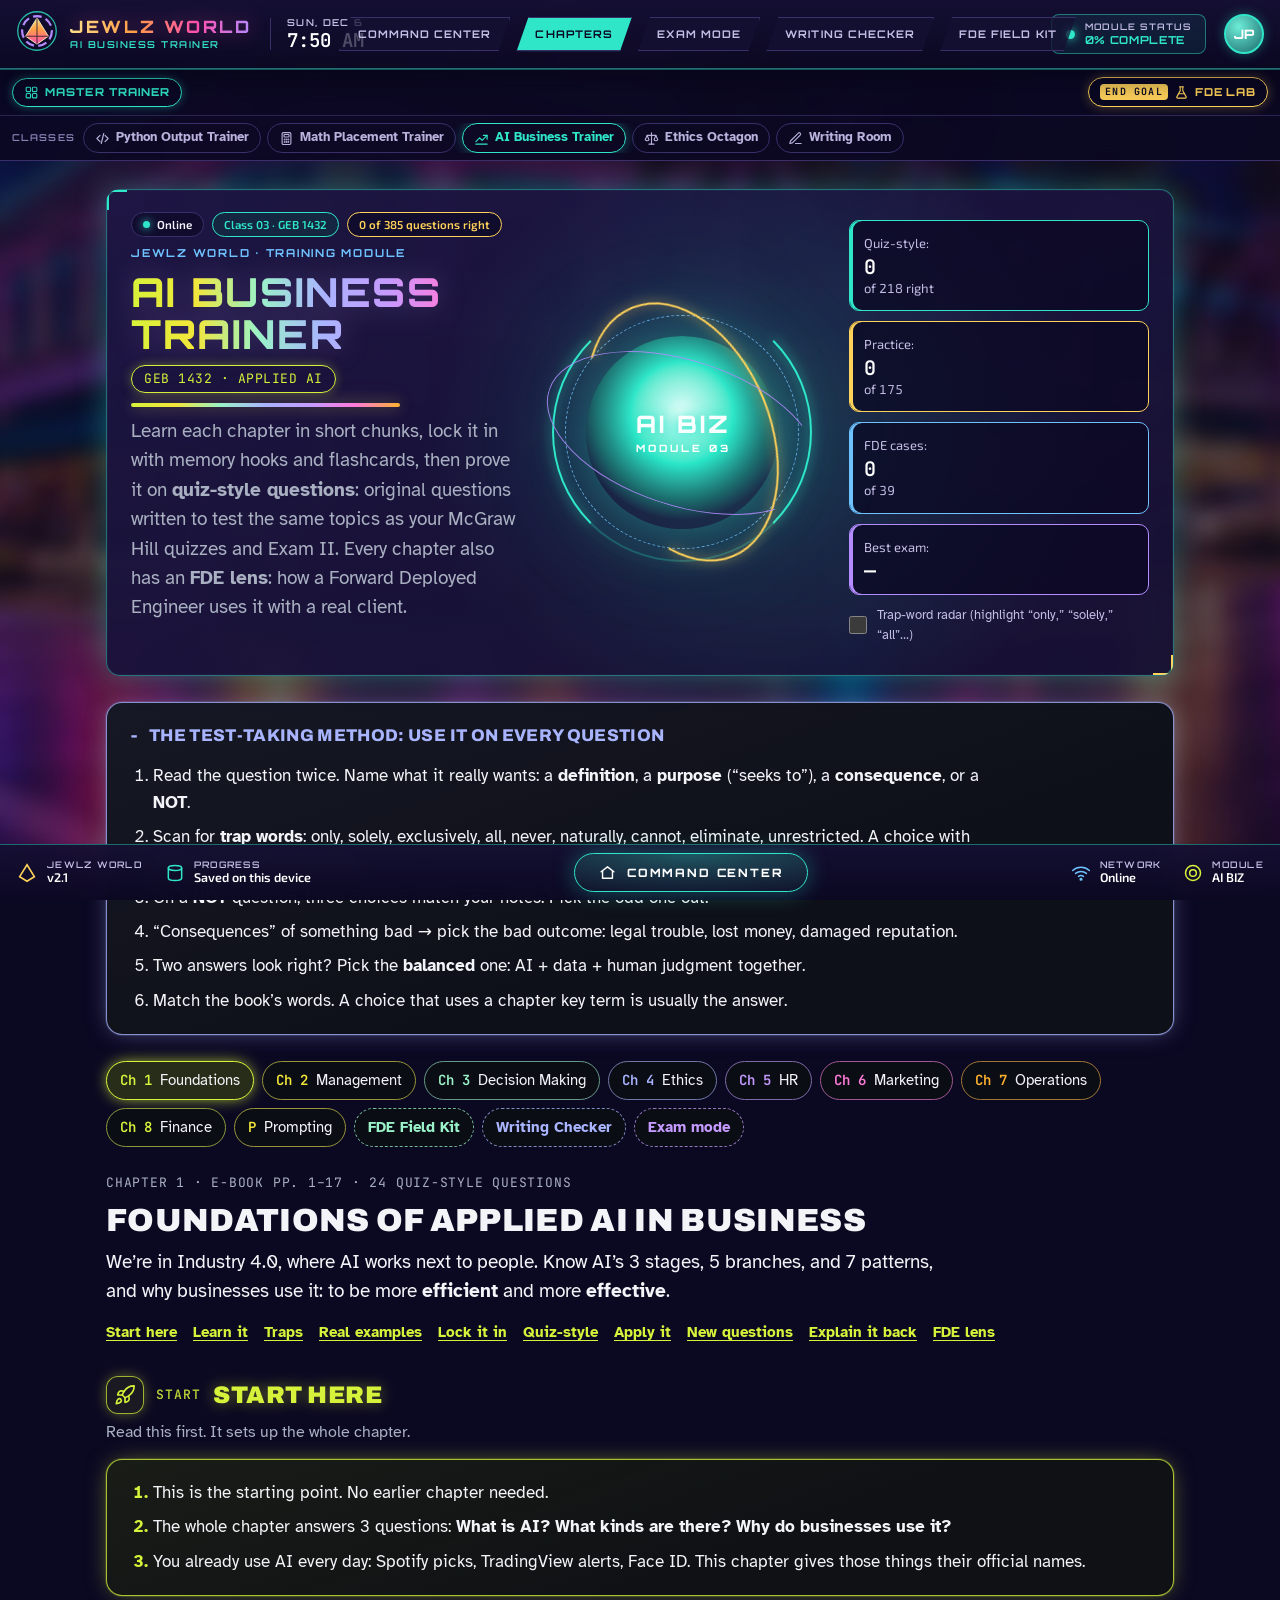
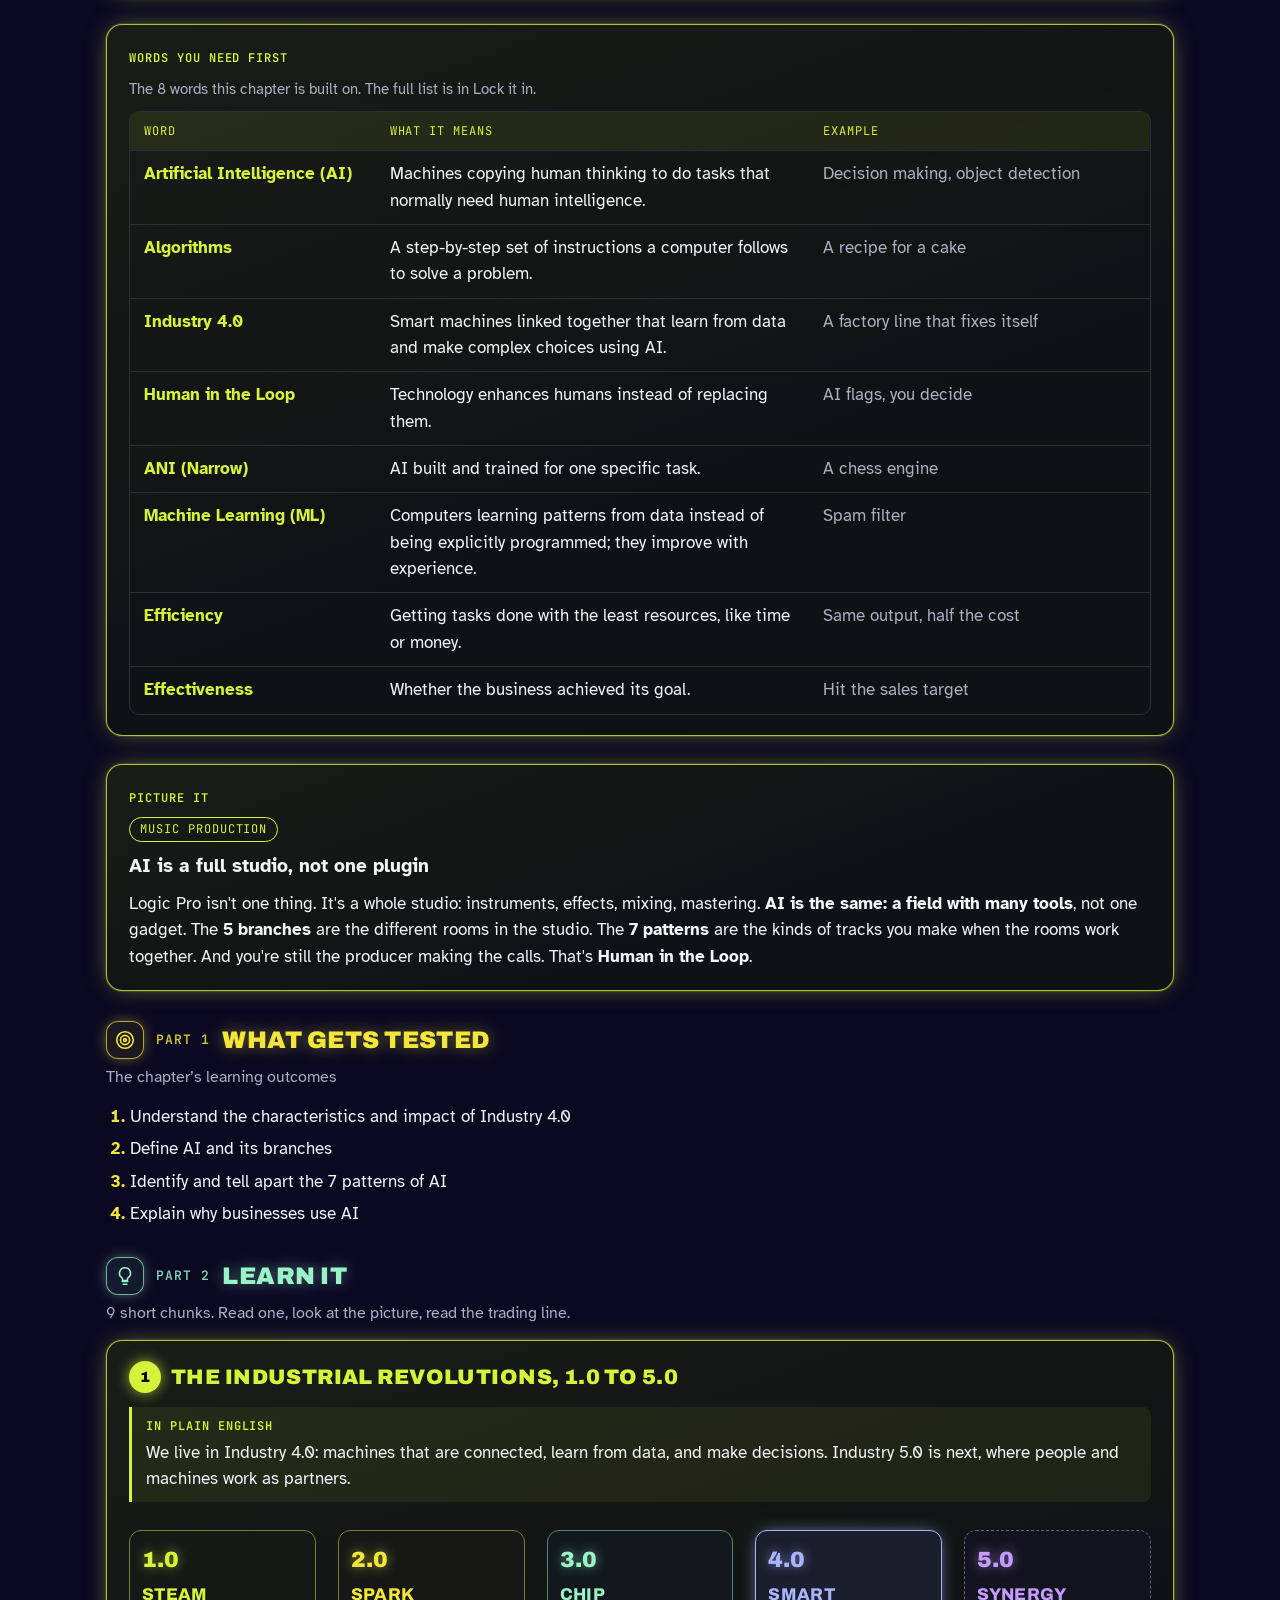
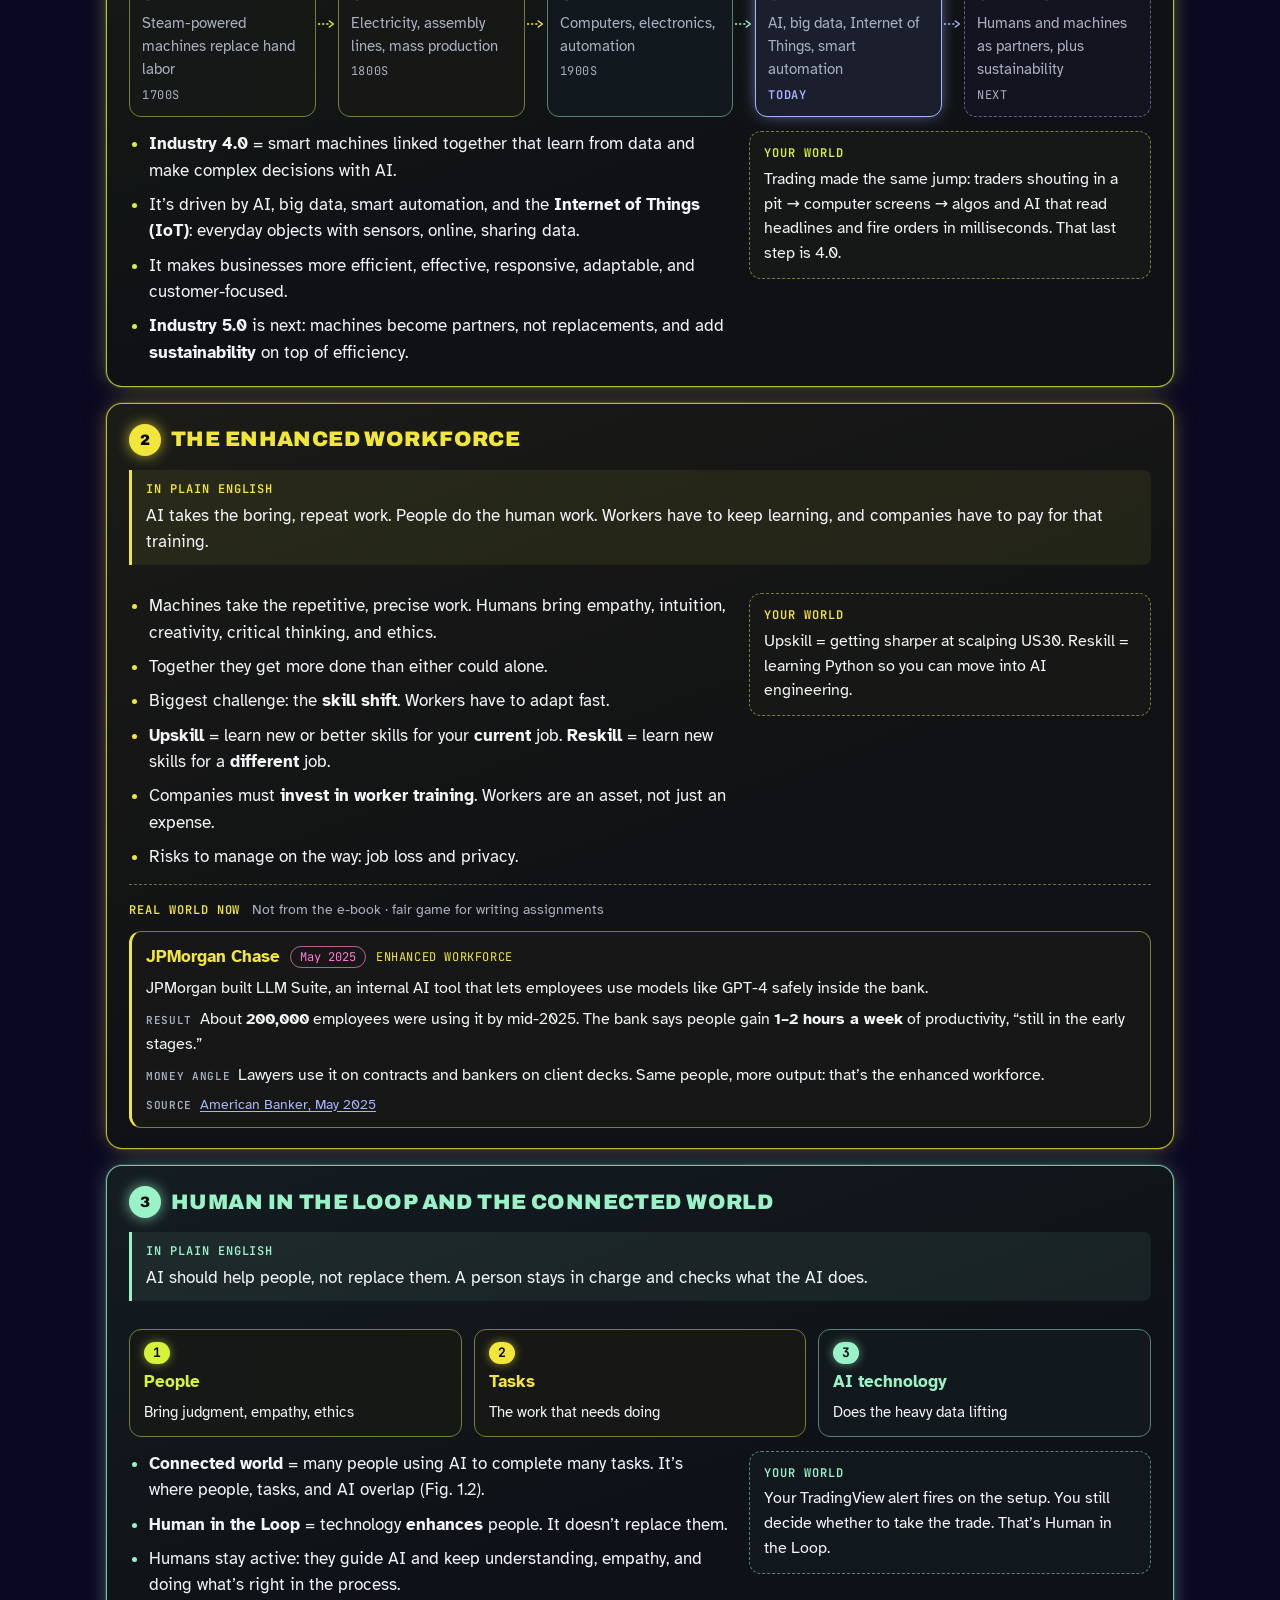
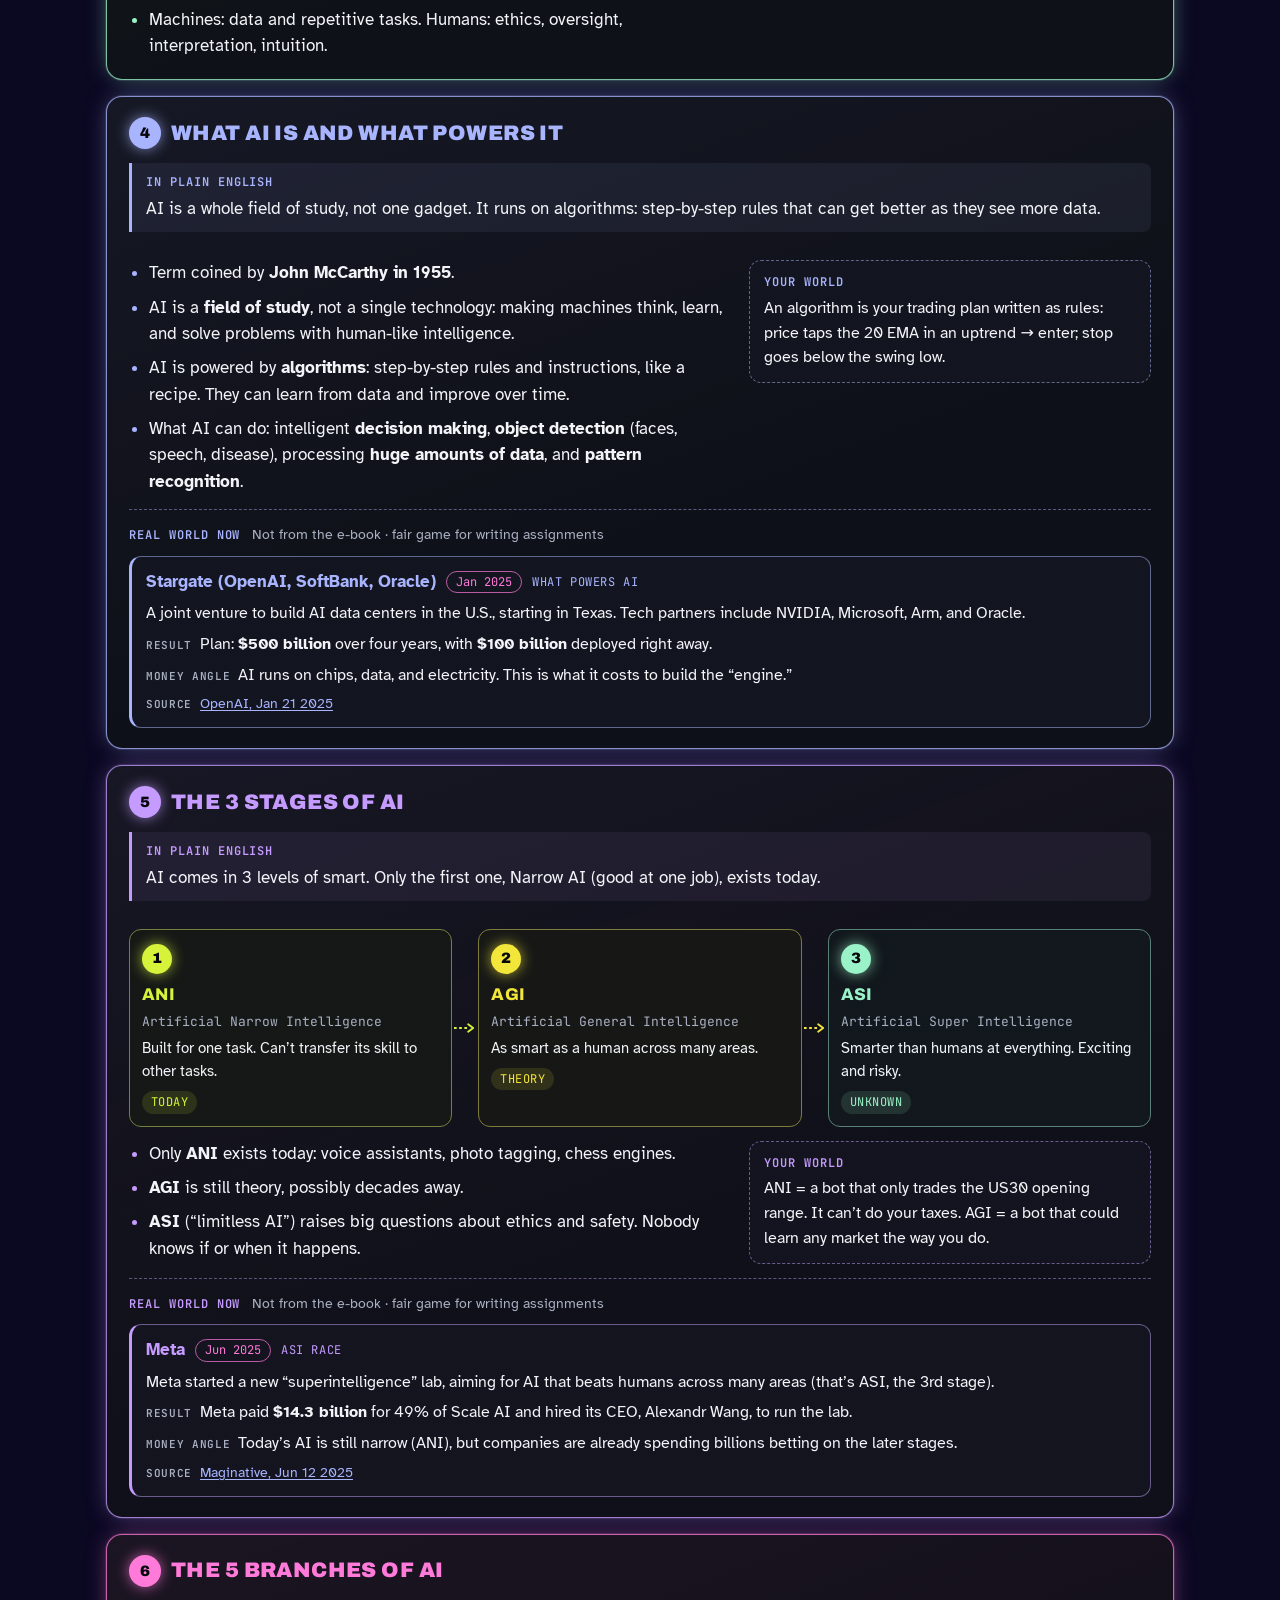
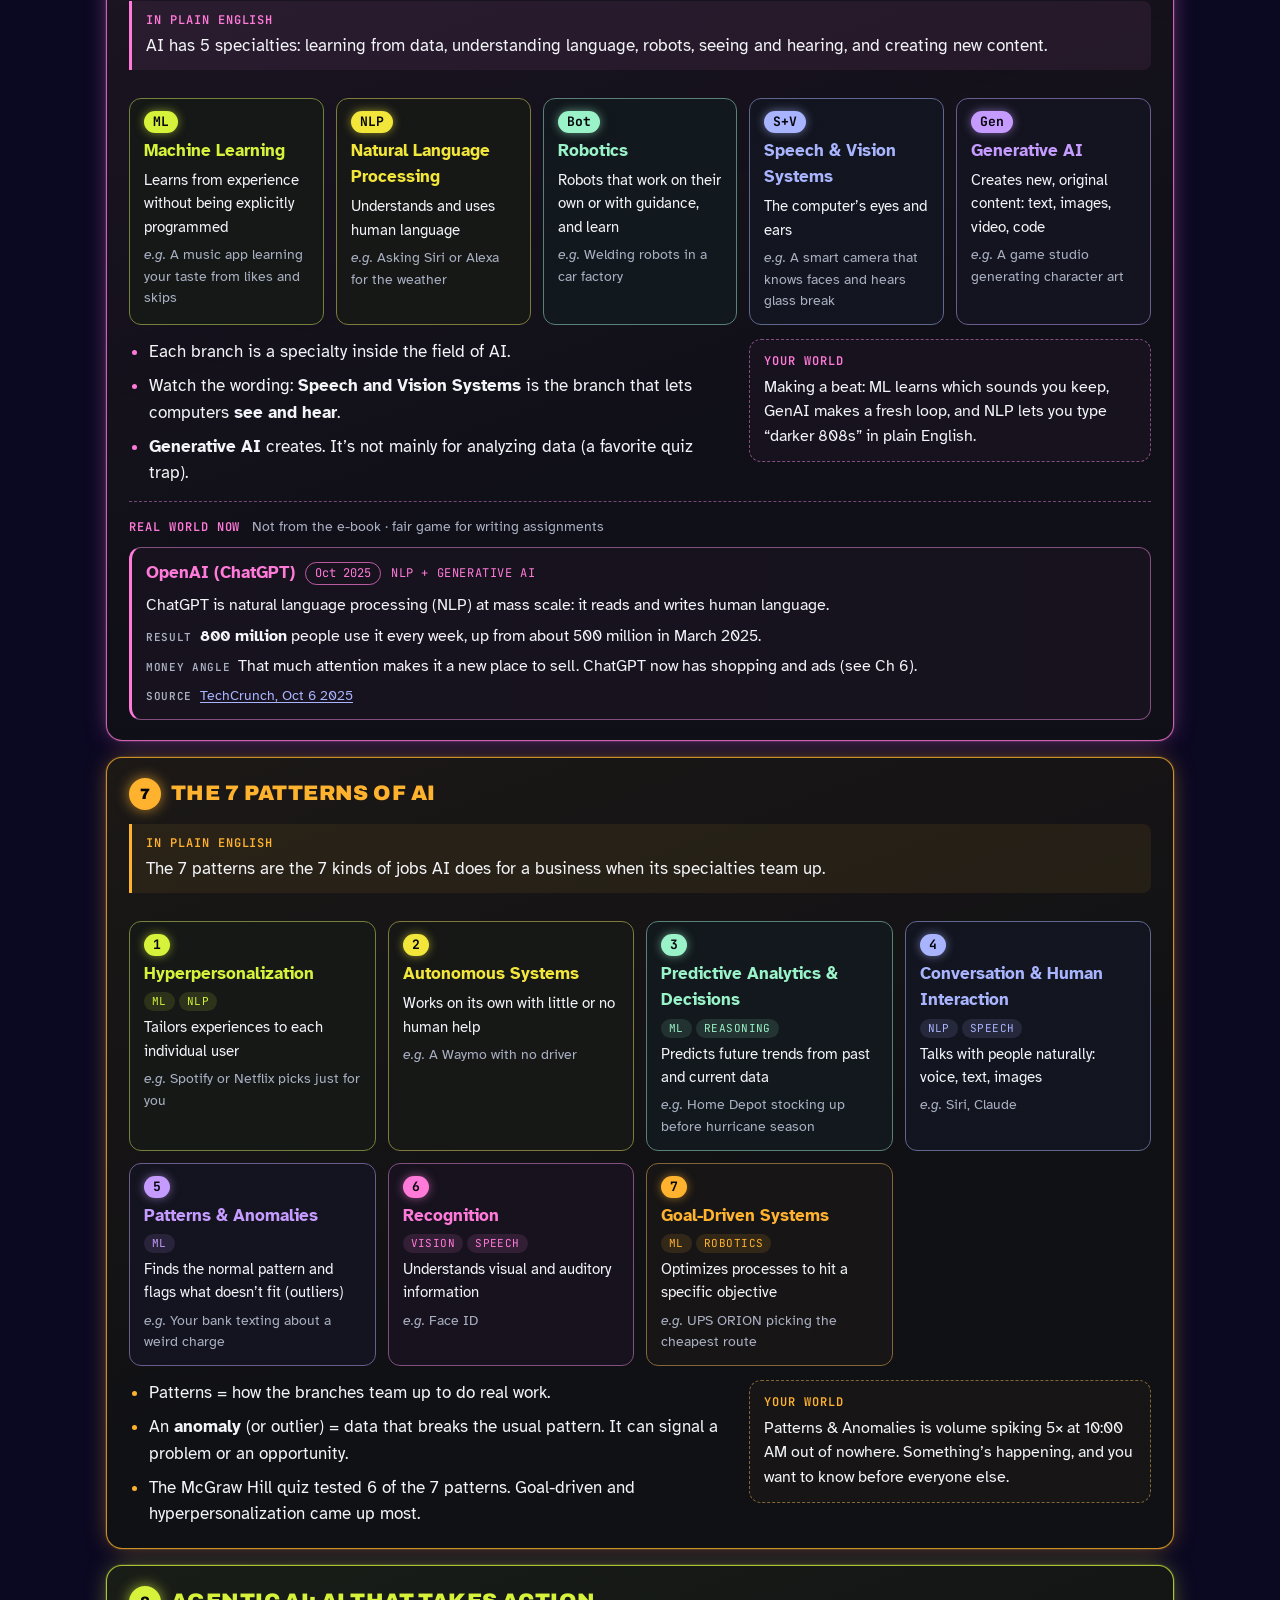
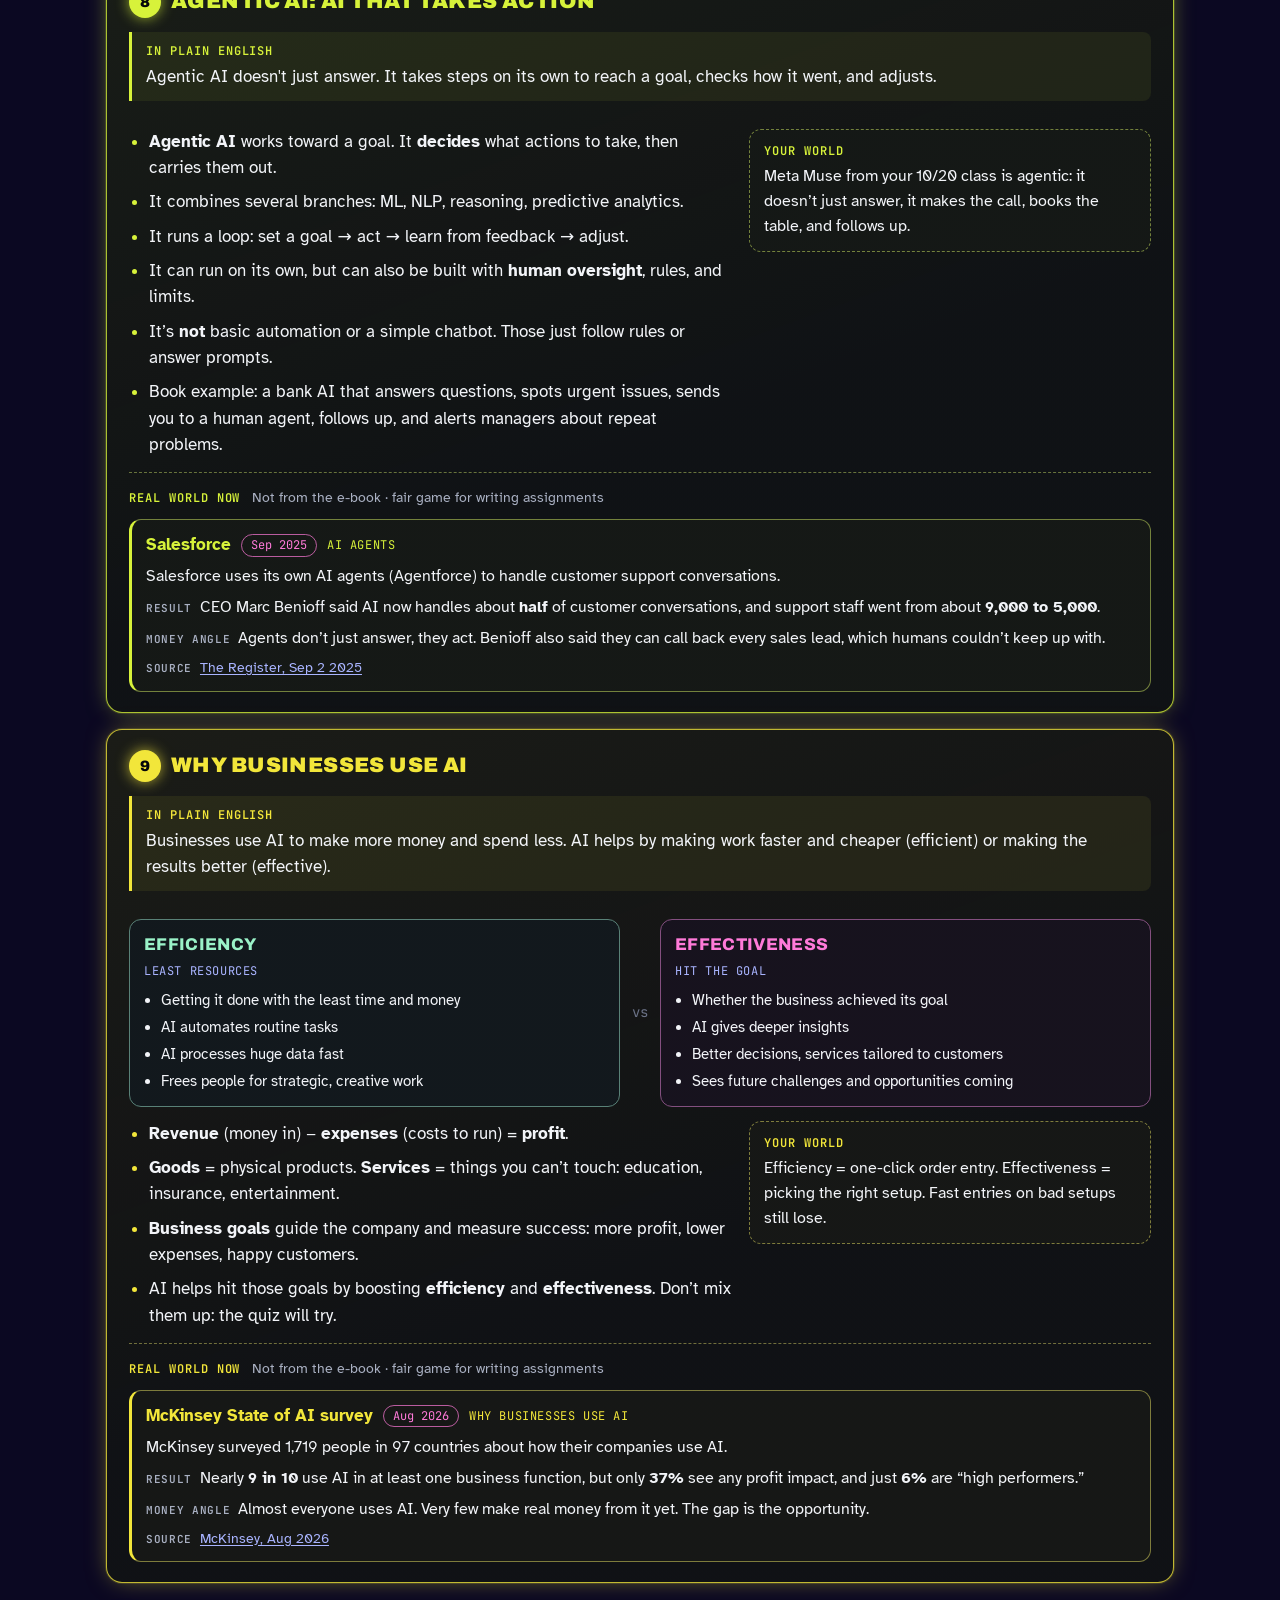
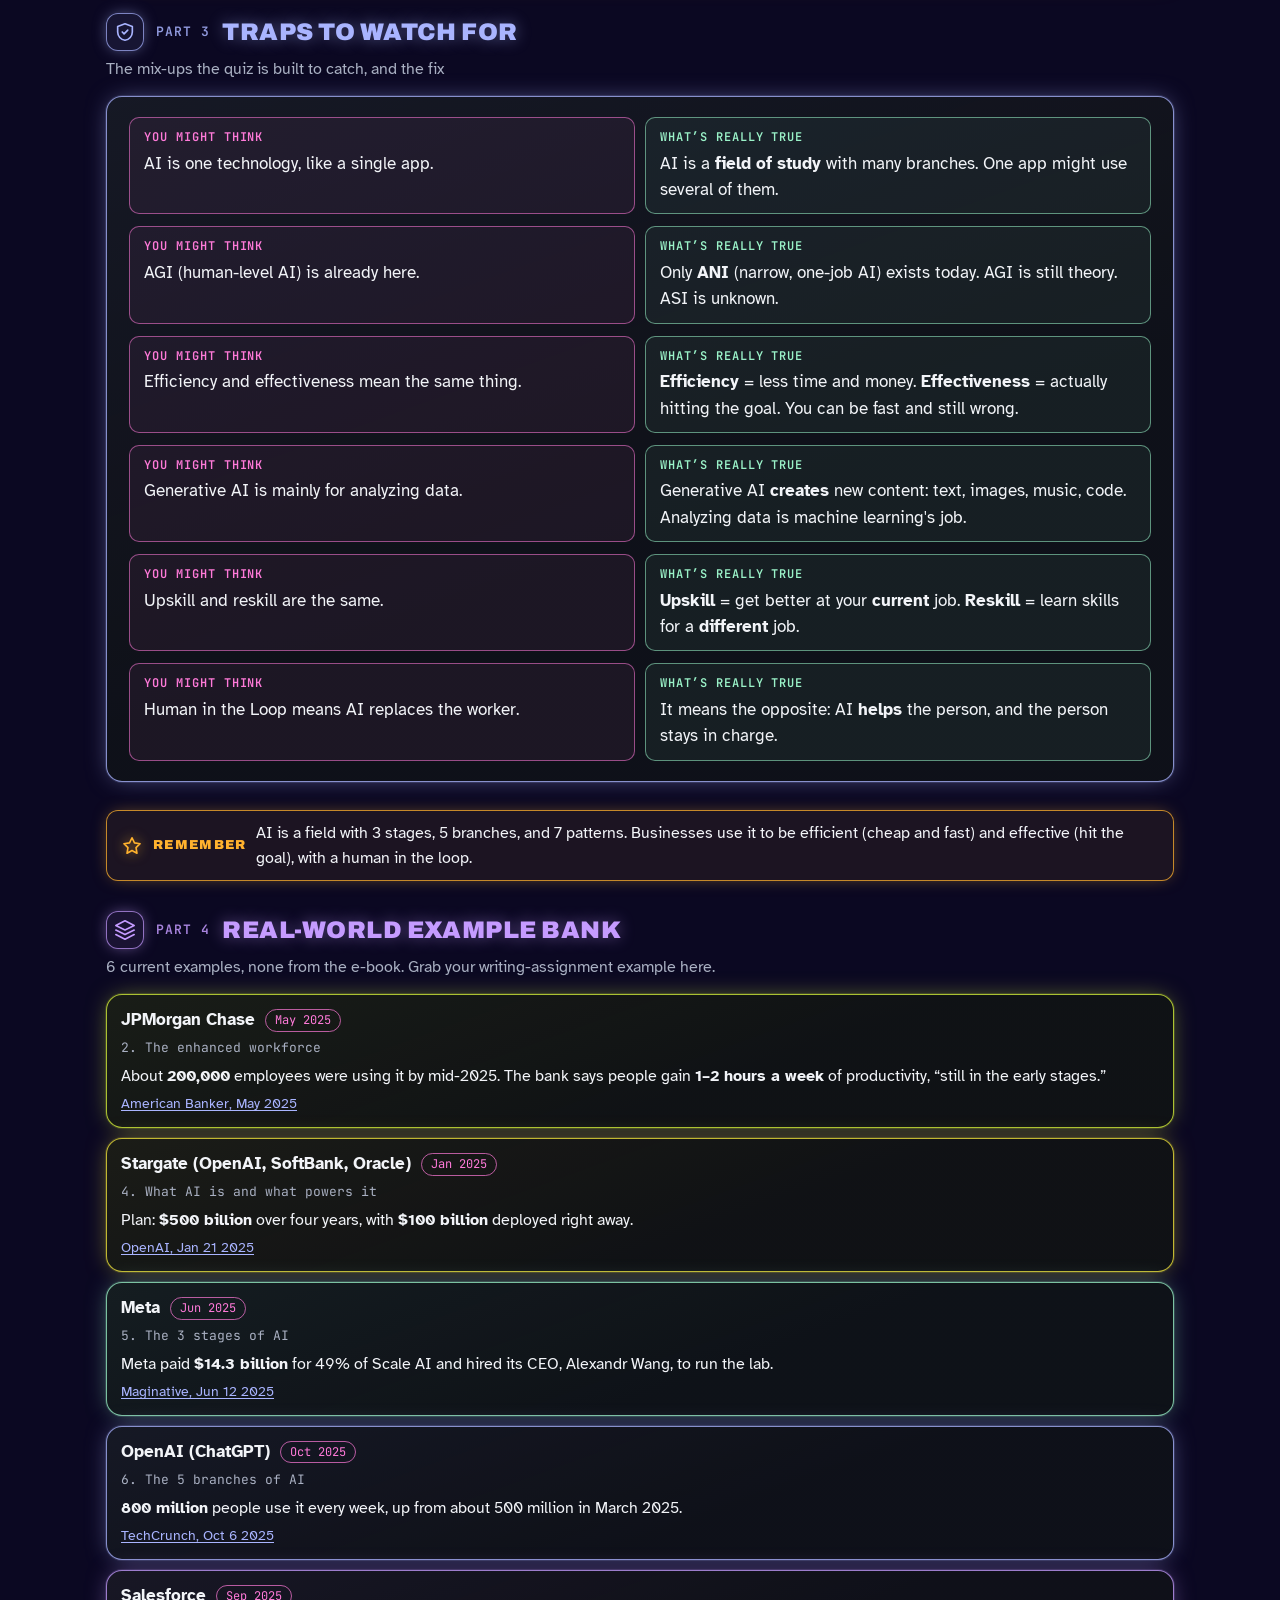
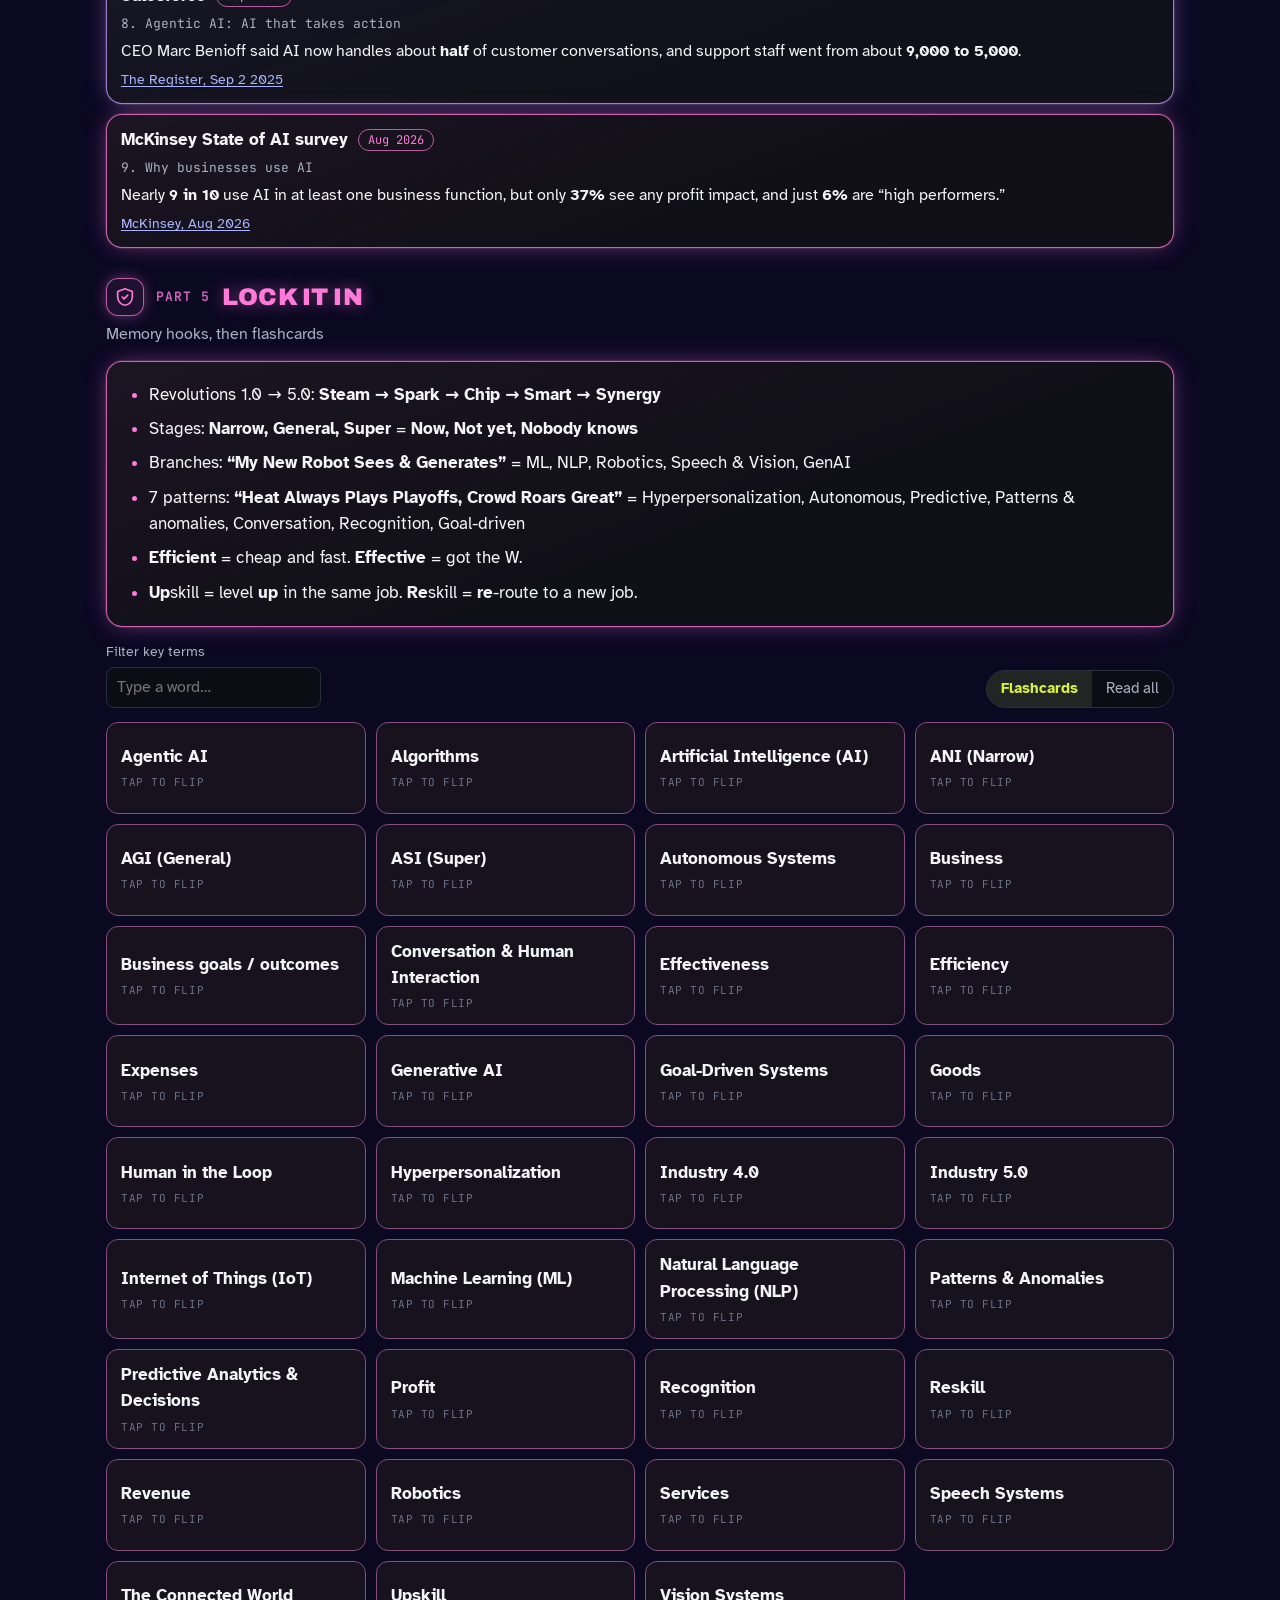
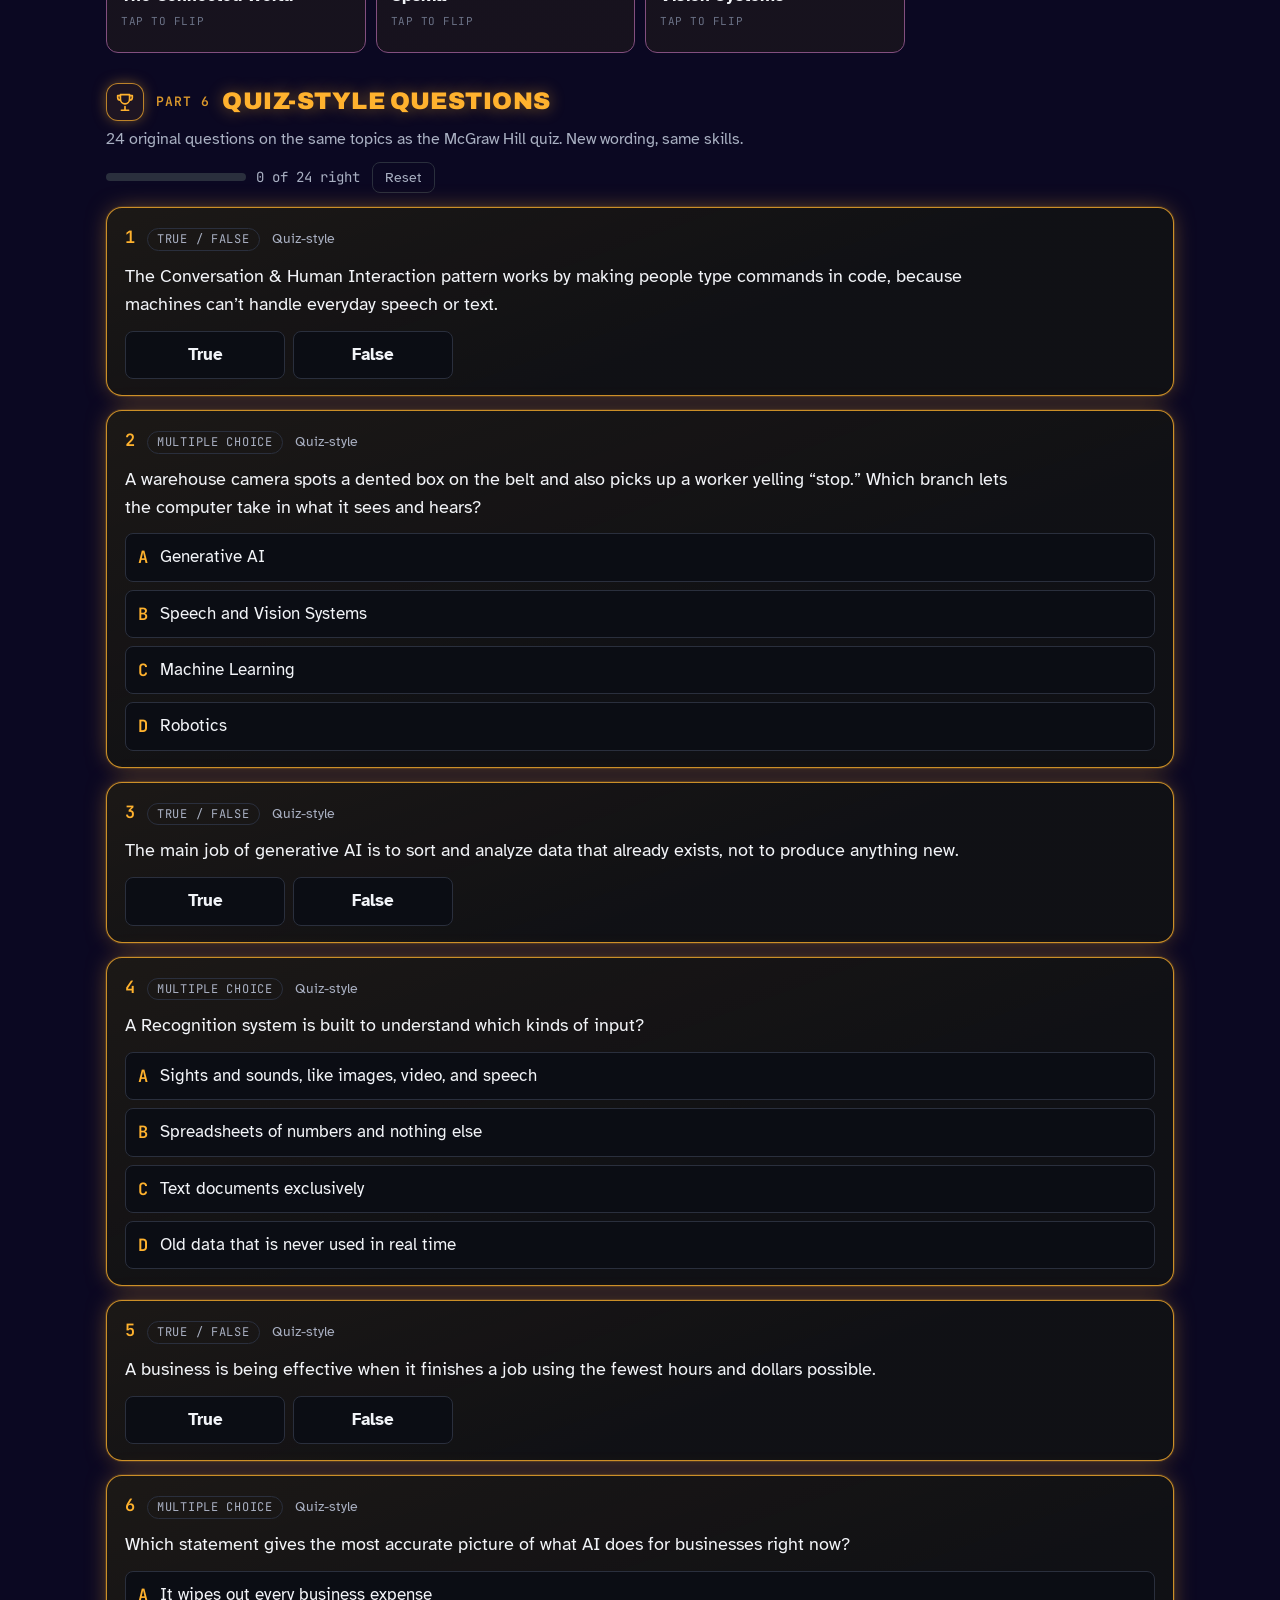
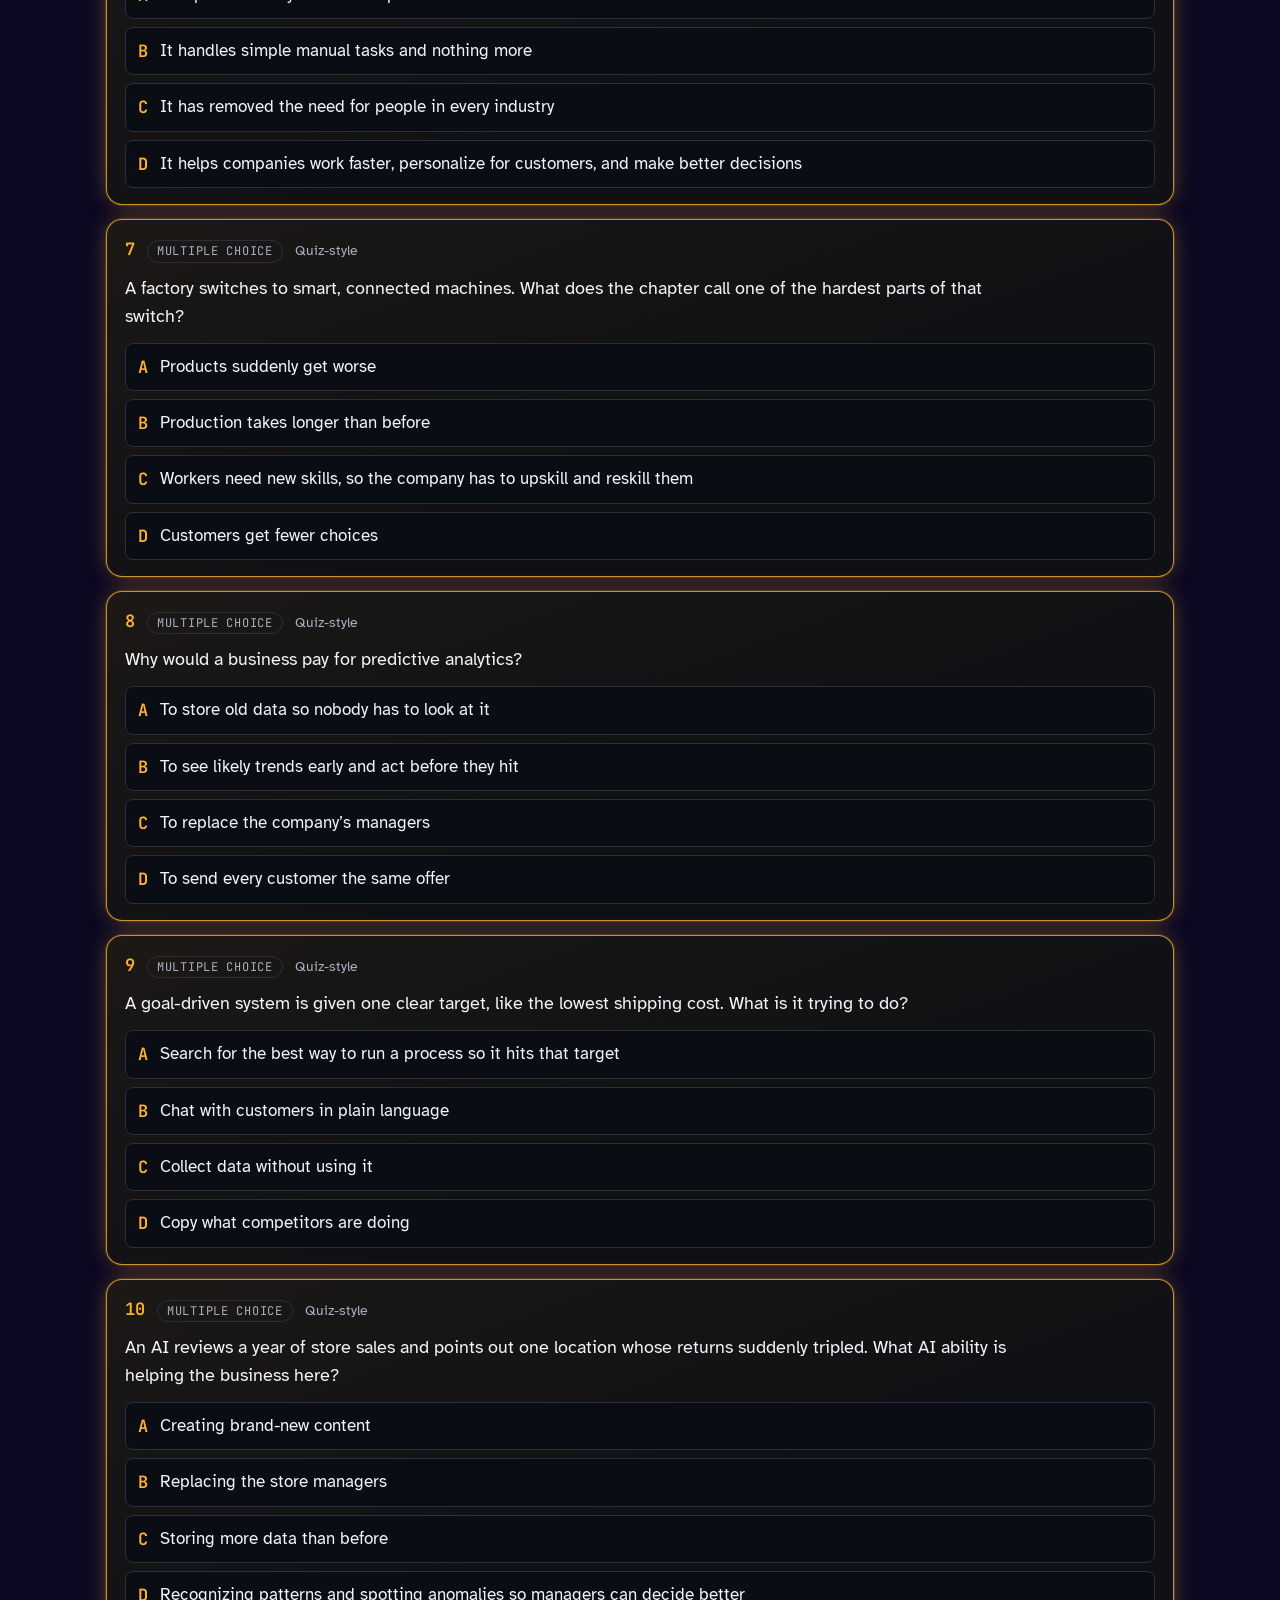
==== commit 30207a69: "AI Business: Ch 7 + Ch 8 added, Ch 6 complete (sync with standalone trainer) Co-Authored-By: Claude " ====
--- a/ai-business.html
+++ b/ai-business.html
@@ -10,32 +10,32 @@
    Dark only. Body text stays plain and readable; neon is for structure, headings, and status. */
 :root {
   color-scheme: dark;
-  --bg: #0B0822; --panel: #151033; --text: #F8F4FF; --muted: #B9B2DC; --line: #3A2F6B;
-  --lime: #FF4FB0; --yellow: #FF9E45; --mint: #2FE6C8; --peri: #6FC3FF; --violet: #B48CFF; --pink: #FF5C5C; --orange: #FFD25A;
+  --bg: #05060A; --panel: #0B0D14; --text: #F2F4F8; --muted: #A9B0C2; --line: #2A2F3D;
+  --lime: #D7F23A; --yellow: #F2E63A; --mint: #9AF2C8; --peri: #A9B4FF; --violet: #C59BFF; --pink: #FF7AD9; --orange: #FFB22E;
   --c: var(--lime);
   /* legacy names mapped onto the neon palette */
   --paper: var(--bg);
   --wash-1: transparent;
   --wash-2: transparent;
-  --ledger: #1A1440;
+  --ledger: #10131C;
   --card: var(--panel);
   --ink: var(--text);
   --ink-2: var(--muted);
   --rule: var(--line);
   --pencil: var(--peri);
-  --pencil-soft: rgba(111, 195, 255, 0.10);
+  --pencil-soft: rgba(169, 180, 255, 0.10);
   --flamingo: var(--pink);
   --sun: var(--orange);
   --teal: var(--mint);
   --hl: var(--yellow);
-  --hl-ink: #0B0822;
-  --next: #8A80B4;
+  --hl-ink: #05060A;
+  --next: #6B7287;
   --good: var(--mint);
-  --good-bg: rgba(47, 230, 200, 0.09);
+  --good-bg: rgba(154, 242, 200, 0.09);
   --bad: var(--pink);
-  --bad-bg: rgba(255, 92, 92, 0.09);
+  --bad-bg: rgba(255, 122, 217, 0.09);
   --warn: var(--orange);
-  --warn-bg: rgba(255, 210, 90, 0.09);
+  --warn-bg: rgba(255, 178, 46, 0.09);
   --font-head: 'Archivo', 'Arial Black', 'Helvetica Neue', system-ui, sans-serif;
   --font-body: 'Atkinson Hyperlegible', 'Segoe UI', system-ui, -apple-system, sans-serif;
   --font-mono: 'JetBrains Mono', ui-monospace, 'SF Mono', Menlo, Consolas, monospace;
@@ -43,12 +43,12 @@
 }
 * { box-sizing: border-box; }
 [hidden] { display: none !important; }
-html { background: #0B0822; }
+html { background: #05060A; }
 body {
   background-color: var(--bg);
   background-image:
-    radial-gradient(900px 420px at 6% -160px, rgba(255, 79, 176, 0.07), transparent 70%),
-    radial-gradient(820px 400px at 96% -140px, rgba(180, 140, 255, 0.09), transparent 70%);
+    radial-gradient(900px 420px at 6% -160px, rgba(215, 242, 58, 0.07), transparent 70%),
+    radial-gradient(820px 400px at 96% -140px, rgba(197, 155, 255, 0.09), transparent 70%);
   background-repeat: no-repeat;
   color: var(--ink);
   font-family: var(--font-body);
@@ -69,11 +69,11 @@
 h1 { font-family: var(--font-head); font-weight: 900; font-size: clamp(30px, 5vw, 50px); letter-spacing: 0.01em; text-transform: uppercase; line-height: 1.05;
   background: linear-gradient(90deg, var(--lime), var(--yellow), var(--mint), var(--peri), var(--violet), var(--pink), var(--orange));
   -webkit-background-clip: text; background-clip: text; color: transparent; -webkit-text-fill-color: transparent;
-  filter: drop-shadow(0 0 14px rgba(180, 140, 255, 0.25)); }
+  filter: drop-shadow(0 0 14px rgba(197, 155, 255, 0.25)); }
 h2 { font-family: var(--font-head); font-weight: 900; font-size: clamp(22px, 3.2vw, 32px); letter-spacing: 0.01em; text-transform: uppercase; color: var(--text); overflow-wrap: anywhere; }
 .deco { height: 4px; width: min(320px, 70%); border-radius: 999px;
   background: linear-gradient(90deg, var(--lime), var(--yellow), var(--mint), var(--peri), var(--violet), var(--pink), var(--orange));
-  box-shadow: 0 0 14px rgba(255, 79, 176, 0.35), 0 0 22px rgba(255, 92, 92, 0.25); }
+  box-shadow: 0 0 14px rgba(215, 242, 58, 0.35), 0 0 22px rgba(255, 122, 217, 0.25); }
 h3 { font-size: 20px; }
 p { margin: 0; }
 ul, ol { margin: 0; }
@@ -479,7 +479,7 @@
 .ico { width: 22px; height: 22px; display: block; }
 .concept h3 { align-items: center; font-family: var(--font-head); font-weight: 900; font-size: clamp(17px, 2.2vw, 21px); text-transform: uppercase; letter-spacing: 0.02em; color: var(--c); line-height: 1.2; }
 .concept h3 .ttl { min-width: 0; overflow-wrap: anywhere; }
-.concept h3 .ix { display: inline-grid; place-items: center; flex: none; width: 32px; height: 32px; border-radius: 50%; background: var(--c); color: #0B0822;
+.concept h3 .ix { display: inline-grid; place-items: center; flex: none; width: 32px; height: 32px; border-radius: 50%; background: var(--c); color: #05060A;
   font-family: var(--font-head); font-weight: 900; font-size: 15px; box-shadow: 0 0 14px color-mix(in srgb, var(--c) 70%, transparent); }
 .step-name, .era-name, .tile-name, .cmp-title, .mx-name, .ex-co, .cv-label, .ex-label { color: var(--c); }
 .step-name, .era-name, .cmp-title { font-family: var(--font-head); font-weight: 800; text-transform: uppercase; letter-spacing: 0.02em; overflow-wrap: anywhere; }
@@ -492,7 +492,7 @@
 /* numbered neon steps + dashed arrows */
 .steps { counter-reset: st; }
 .step { counter-increment: st; padding-top: 14px; }
-.step::before { content: counter(st); justify-self: start; display: inline-grid; place-items: center; width: 30px; height: 30px; border-radius: 50%; background: var(--c); color: #0B0822;
+.step::before { content: counter(st); justify-self: start; display: inline-grid; place-items: center; width: 30px; height: 30px; border-radius: 50%; background: var(--c); color: #05060A;
   font-family: var(--font-head); font-weight: 900; font-size: 15px; box-shadow: 0 0 14px color-mix(in srgb, var(--c) 70%, transparent); margin-bottom: 4px; }
 .step:not(:last-child)::after, .era:not(:last-child)::after { content: ''; width: 22px; height: 12px; right: -24px; background: var(--c);
   -webkit-mask: url("data:image/svg+xml,%3Csvg xmlns='http://www.w3.org/2000/svg' viewBox='0 0 26 12'%3E%3Cpath d='M1 6h18' fill='none' stroke='black' stroke-width='2.2' stroke-dasharray='3.2 3'/%3E%3Cpath d='M18 1.5 24 6l-6 4.5' fill='none' stroke='black' stroke-width='2.2' stroke-linecap='round' stroke-linejoin='round'/%3E%3C/svg%3E") no-repeat center / contain; mask: url("data:image/svg+xml,%3Csvg xmlns='http://www.w3.org/2000/svg' viewBox='0 0 26 12'%3E%3Cpath d='M1 6h18' fill='none' stroke='black' stroke-width='2.2' stroke-dasharray='3.2 3'/%3E%3Cpath d='M18 1.5 24 6l-6 4.5' fill='none' stroke='black' stroke-width='2.2' stroke-linecap='round' stroke-linejoin='round'/%3E%3C/svg%3E") no-repeat center / contain; font-size: 0; }
@@ -510,11 +510,11 @@
   .steps { gap: 30px; }
   .step:not(:last-child)::after { right: auto; left: 16px; top: auto; bottom: -21px; transform: rotate(90deg); transform-origin: center; }
 }
-.tile-k { background: var(--c); color: #0B0822; border: 0; border-radius: 999px; padding: 1px 9px; font-weight: 700; box-shadow: 0 0 10px color-mix(in srgb, var(--c) 55%, transparent); }
+.tile-k { background: var(--c); color: #05060A; border: 0; border-radius: 999px; padding: 1px 9px; font-weight: 700; box-shadow: 0 0 10px color-mix(in srgb, var(--c) 55%, transparent); }
 .tile-chips span { background: color-mix(in srgb, var(--c) 12%, transparent); color: var(--c); }
 .matrix th { color: var(--c); }
 .mx-note { color: var(--c); border-color: var(--c); }
-.use-step { background: var(--c); color: #0B0822; box-shadow: 0 0 10px color-mix(in srgb, var(--c) 60%, transparent); }
+.use-step { background: var(--c); color: #05060A; box-shadow: 0 0 10px color-mix(in srgb, var(--c) 60%, transparent); }
 .use-course { color: var(--c); }
 
 /* "Your world" + real-world cards */
@@ -524,19 +524,19 @@
 .ex { border-left: 3px solid var(--c); }
 .ex-when { color: var(--pink); border-color: color-mix(in srgb, var(--pink) 70%, transparent); }
 .ex-src a, a { color: var(--peri); }
-.ex-warn, .ex-warn-pill { color: var(--orange); background: rgba(255, 210, 90, 0.10); border: 1px solid rgba(255, 210, 90, 0.45); }
+.ex-warn, .ex-warn-pill { color: var(--orange); background: rgba(255, 178, 46, 0.10); border: 1px solid rgba(255, 178, 46, 0.45); }
 .bank-topic { color: var(--muted); }
 
 /* REMEMBER bar */
 .remember { display: grid; grid-template-columns: auto auto minmax(0, 1fr); align-items: center; gap: 6px 10px; padding: 10px 14px; border-radius: 12px;
-  border: 1.5px solid rgba(255, 210, 90, 0.75); background: rgba(255, 210, 90, 0.07); box-shadow: 0 0 18px -6px rgba(255, 210, 90, 0.6); }
-.rem-ico { color: var(--orange); display: inline-grid; filter: drop-shadow(0 0 6px rgba(255, 210, 90, 0.7)); }
+  border: 1.5px solid rgba(255, 178, 46, 0.75); background: rgba(255, 178, 46, 0.07); box-shadow: 0 0 18px -6px rgba(255, 178, 46, 0.6); }
+.rem-ico { color: var(--orange); display: inline-grid; filter: drop-shadow(0 0 6px rgba(255, 178, 46, 0.7)); }
 .rem-label { font-family: var(--font-head); font-weight: 900; font-size: 13px; letter-spacing: 0.1em; text-transform: uppercase; color: var(--orange); }
 .rem-text { color: var(--text); font-size: 16px; }
 @media (max-width: 520px) { .remember { grid-template-columns: auto minmax(0, 1fr); } .rem-text { grid-column: 1 / -1; } }
 
 /* header, nav, controls */
-.tag { color: var(--lime); border-color: var(--lime); box-shadow: 0 0 12px -2px rgba(255, 79, 176, 0.5); }
+.tag { color: var(--lime); border-color: var(--lime); box-shadow: 0 0 12px -2px rgba(215, 242, 58, 0.5); }
 .eyebrow { color: var(--muted); }
 .stats b { color: var(--text); }
 .switch input { accent-color: var(--lime); }
@@ -548,14 +548,14 @@
 .chip.tool { border-color: color-mix(in srgb, var(--c) 75%, transparent); color: var(--c); }
 .chip .done { color: var(--mint); }
 .jump button { color: var(--lime); }
-.notice { background: rgba(255, 210, 90, 0.08); color: var(--text); border: 1px solid rgba(255, 210, 90, 0.6); }
-.notice.info { background: rgba(111, 195, 255, 0.08); border-color: rgba(111, 195, 255, 0.55); }
-.btn { background: var(--lime); border-color: var(--lime); color: #0B0822; box-shadow: 0 0 14px -3px rgba(255, 79, 176, 0.7); }
+.notice { background: rgba(255, 178, 46, 0.08); color: var(--text); border: 1px solid rgba(255, 178, 46, 0.6); }
+.notice.info { background: rgba(169, 180, 255, 0.08); border-color: rgba(169, 180, 255, 0.55); }
+.btn { background: var(--lime); border-color: var(--lime); color: #05060A; box-shadow: 0 0 14px -3px rgba(215, 242, 58, 0.7); }
 .btn.ghost { background: transparent; color: var(--lime); box-shadow: none; }
 .btn.quiet { background: transparent; border-color: var(--line); color: var(--muted); box-shadow: none; }
 .seg { border-color: var(--line); }
 .seg-btn, .pick { background: var(--panel); color: var(--muted); }
-.seg-btn[aria-pressed="true"], .pick[aria-pressed="true"] { background: rgba(255, 79, 176, 0.12); color: var(--lime); border-color: var(--lime); }
+.seg-btn[aria-pressed="true"], .pick[aria-pressed="true"] { background: rgba(215, 242, 58, 0.12); color: var(--lime); border-color: var(--lime); }
 .field input, .field select, textarea { background: var(--panel); border-color: var(--line); color: var(--text); }
 button:focus-visible, select:focus-visible, input:focus-visible, textarea:focus-visible, summary:focus-visible, .chip:focus-visible { outline-color: var(--lime); }
 .term:hover { border-color: var(--c); }
@@ -572,21 +572,21 @@
 .choice:hover:not(:disabled) { border-color: var(--c); background: color-mix(in srgb, var(--c) 8%, var(--panel)); }
 .q.q-ok { --c: var(--mint); }
 .q.q-no { --c: var(--pink); }
-.choice.is-right { border-color: var(--mint); background: rgba(47, 230, 200, 0.10); box-shadow: 0 0 0 1px rgba(47, 230, 200, 0.35), 0 0 18px -2px rgba(47, 230, 200, 0.6); }
-.choice.is-wrong { border-color: var(--pink); background: rgba(255, 92, 92, 0.10); box-shadow: 0 0 0 1px rgba(255, 92, 92, 0.35), 0 0 18px -2px rgba(255, 92, 92, 0.6); }
-.fb.ok { background: rgba(47, 230, 200, 0.08); border: 1px solid rgba(47, 230, 200, 0.55); }
-.fb.no { background: rgba(255, 92, 92, 0.08); border: 1px solid rgba(255, 92, 92, 0.55); }
-.meter-fill { background: var(--mint); box-shadow: 0 0 10px rgba(47, 230, 200, 0.8); }
+.choice.is-right { border-color: var(--mint); background: rgba(154, 242, 200, 0.10); box-shadow: 0 0 0 1px rgba(154, 242, 200, 0.35), 0 0 18px -2px rgba(154, 242, 200, 0.6); }
+.choice.is-wrong { border-color: var(--pink); background: rgba(255, 122, 217, 0.10); box-shadow: 0 0 0 1px rgba(255, 122, 217, 0.35), 0 0 18px -2px rgba(255, 122, 217, 0.6); }
+.fb.ok { background: rgba(154, 242, 200, 0.08); border: 1px solid rgba(154, 242, 200, 0.55); }
+.fb.no { background: rgba(255, 122, 217, 0.08); border: 1px solid rgba(255, 122, 217, 0.55); }
+.meter-fill { background: var(--mint); box-shadow: 0 0 10px rgba(154, 242, 200, 0.8); }
 .seen { color: var(--mint); }
-.again { color: var(--orange); background: rgba(255, 210, 90, 0.10); }
-mark.trap { background: var(--yellow); color: #0B0822; }
-.score-num { color: var(--lime); text-shadow: 0 0 18px rgba(255, 79, 176, 0.6); font-family: var(--font-head); font-weight: 900; }
+.again { color: var(--orange); background: rgba(255, 178, 46, 0.10); }
+mark.trap { background: var(--yellow); color: #05060A; }
+.score-num { color: var(--lime); text-shadow: 0 0 18px rgba(215, 242, 58, 0.6); font-family: var(--font-head); font-weight: 900; }
 .missed .a { color: var(--mint); }
-.check.ok .mark { box-shadow: 0 0 10px -2px rgba(47, 230, 200, 0.7); }
-.check.no .mark { box-shadow: 0 0 10px -2px rgba(255, 92, 92, 0.7); }
-.verdict-bar.pass { border: 1px solid rgba(47, 230, 200, 0.6); }
-.verdict-bar.close { border: 1px solid rgba(255, 210, 90, 0.6); }
-.verdict-bar.fail { border: 1px solid rgba(255, 92, 92, 0.6); }
+.check.ok .mark { box-shadow: 0 0 10px -2px rgba(154, 242, 200, 0.7); }
+.check.no .mark { box-shadow: 0 0 10px -2px rgba(255, 122, 217, 0.7); }
+.verdict-bar.pass { border: 1px solid rgba(154, 242, 200, 0.6); }
+.verdict-bar.close { border: 1px solid rgba(255, 178, 46, 0.6); }
+.verdict-bar.fail { border: 1px solid rgba(255, 122, 217, 0.6); }
 .metric .v { color: var(--c); font-family: var(--font-head); font-weight: 900; }
 .nav-foot { border-top-color: var(--line); }
 
@@ -615,8 +615,8 @@
 .tc-traps { display: grid; gap: 12px; }
 .tc-trap { display: grid; grid-template-columns: minmax(0, 1fr) minmax(0, 1fr); gap: 10px; }
 .tc-wrong, .tc-right { border-radius: 10px; padding: 10px 14px; }
-.tc-wrong { border: 1px solid rgba(255, 92, 92, 0.55); background: rgba(255, 92, 92, 0.06); }
-.tc-right { border: 1px solid rgba(47, 230, 200, 0.55); background: rgba(47, 230, 200, 0.06); }
+.tc-wrong { border: 1px solid rgba(255, 122, 217, 0.55); background: rgba(255, 122, 217, 0.06); }
+.tc-right { border: 1px solid rgba(154, 242, 200, 0.55); background: rgba(154, 242, 200, 0.06); }
 .tc-lab { margin-bottom: 4px; }
 .tc-wrong .tc-lab { color: var(--pink); }
 .tc-right .tc-lab { color: var(--mint); }
@@ -662,7 +662,7 @@
       <span class="tag">GEB 1432 · Applied AI</span>
     </div>
     <div class="deco" aria-hidden="true"></div>
-    <p class="lede">Learn each chapter in short chunks, lock it in with memory hooks and flashcards, then prove it on quiz-style questions built on the same concepts as your class quizzes. Every chapter also has an <b>FDE lens</b>: how a Forward Deployed Engineer uses it with a real client.</p>
+    <p class="lede">Learn each chapter in short chunks, lock it in with memory hooks and flashcards, then prove it on <b>quiz-style questions</b>: original questions written to test the same topics as your McGraw Hill quizzes and Exam II. Every chapter also has an <b>FDE lens</b>: how a Forward Deployed Engineer uses it with a real client.</p>
     <div class="top-bar">
       <div class="stats" id="stats"></div>
       <label class="switch" for="trap-toggle"><input type="checkbox" id="trap-toggle"> Trap-word radar (highlight “only,” “solely,” “all”…)</label>
@@ -678,7 +678,7 @@
 
   <main id="level" class="level"></main>
 
-  <p class="foot">Concept quiz questions are original, written to cover the same ideas your class quizzes test. Answers were checked against your chapter notes and class notes, not an answer key, so confirm any doubt in your book. New chapters get added as you upload them. Progress and drafts are saved in this browser only.</p>
+  <p class="foot">Quiz-style and Exam II style questions are original. They test the same topics and skills as the McGraw Hill quizzes and Exam II in new wording, so they aren’t copies of the real tests. Answers were checked against the e-book and class notes, not an answer key, so confirm any doubt with your professor. New chapters get added as you upload them. Progress and drafts are saved in this browser only.</p>
 </div>
 
 <script>
@@ -695,7 +695,7 @@
 {
   "id": "ch1", "num": 1, "short": "Foundations", "status": "complete",
   "title": "Foundations of Applied AI in Business",
-  "source": "E-book pp. 1–17 + a 24-question concept quiz",
+  "source": "E-book pp. 1–17 · 24 quiz-style questions",
   "oneLiner": "We’re in Industry 4.0, where AI works next to people. Know AI’s 3 stages, 5 branches, and 7 patterns, and why businesses use it: to be more <b>efficient</b> and more <b>effective</b>.",
   "outcomes": [
     "Understand the characteristics and impact of Industry 4.0",
@@ -784,7 +784,7 @@
       "points": [
         "Each branch is a specialty inside the field of AI.",
         "Watch the wording: <b>Speech and Vision Systems</b> is the branch that lets computers <b>see and hear</b>.",
-        "<b>Generative AI</b> creates. It’s not mainly for analyzing data (your quiz asked this twice)."
+        "<b>Generative AI</b> creates. It’s not mainly for analyzing data (a favorite quiz trap)."
       ],
       "world": "Making a beat: ML learns which sounds you keep, GenAI makes a fresh loop, and NLP lets you type “darker 808s” in plain English."
     },
@@ -802,7 +802,7 @@
       "points": [
         "Patterns = how the branches team up to do real work.",
         "An <b>anomaly</b> (or outlier) = data that breaks the usual pattern. It can signal a problem or an opportunity.",
-        "Your quiz tested 6 of the 7 patterns. Goal-driven and hyperpersonalization showed up twice each."
+        "The McGraw Hill quiz tested 6 of the 7 patterns. Goal-driven and hyperpersonalization came up most."
       ],
       "world": "Patterns & Anomalies is volume spiking 5× at 10:00 AM out of nowhere. Something’s happening, and you want to know before everyone else."
     },
@@ -876,30 +876,30 @@
     {"t": "Vision Systems", "d": "Train computers to understand images and video like humans do.", "ex": "Security camera"}
   ],
   "quiz": [
-    {"id":"c1q1","type":"tf","src":"Concept check","tag":"7 patterns","stem":"A chatbot that answers customers in everyday English is an example of the Recognition pattern.","answer":false,"why":"Talking with people naturally is <b>Conversation & Human Interaction</b>. Recognition is about understanding images and sound."},
-    {"id":"c1q2","type":"mc","src":"Concept check","tag":"Branches","stem":"A warehouse camera reads box labels while a headset turns a worker’s spoken commands into text. Which branch of AI covers both?","choices":["Robotics","Speech and Vision Systems","Generative AI","Machine Learning"],"answer":1,"why":"Seeing + hearing = the computer’s eyes and ears. That’s <b>Speech and Vision Systems</b>."},
-    {"id":"c1q3","type":"tf","src":"Concept check","tag":"Branches","stem":"A tool that writes a brand-new product description from a short prompt is using Generative AI.","answer":true,"why":"<b>Generative</b> = it generates. Making new, original content is the whole job."},
-    {"id":"c1q4","type":"mc","src":"Concept check","tag":"7 patterns","stem":"A phone app names a song from a 10-second clip, and a gate camera reads license plates. Both fit the Recognition pattern because they:","choices":["Understand sound and images","Write new content from scratch","Run with no data at all","Work only with spreadsheets of numbers"],"answer":0,"why":"Recognition = making sense of <b>visual and auditory</b> information. “Only” is a trap word."},
-    {"id":"c1q5","type":"tf","src":"Concept check","tag":"Efficiency vs effectiveness","stem":"A team finishes a report in half the usual time, but it answers the wrong question. The team was efficient but not effective.","answer":true,"why":"Efficient = fewer resources (time, money). Effective = you hit the goal. They were fast and still missed."},
-    {"id":"c1q6","type":"mc","src":"Concept check","tag":"Why businesses use AI","stem":"A regional grocery chain starts using AI. Which result is the most realistic?","choices":["Every cost drops to zero","It never needs employees again","It wastes less, tailors offers to shoppers, and gives managers better information for decisions","It can only be used for stocking shelves"],"answer":2,"why":"The balanced answer: more efficient, more personal, better decisions. The others are extremes (“every,” “never,” “only”)."},
-    {"id":"c1q7","type":"mc","src":"Concept check","tag":"Industry 4.0","stem":"A factory installs smart, connected machines. Which people problem should its leaders plan for first?","choices":["Workers needing new skills (upskilling and reskilling)","Customers refusing all new products","Machines that can’t collect data","Products getting worse on purpose"],"answer":0,"why":"The biggest challenge of Industry 4.0 is the <b>skill shift</b>. Workers have to adapt fast, so the company has to train them."},
-    {"id":"c1q8","type":"mc","src":"Concept check","tag":"7 patterns","stem":"A retailer uses past sales and this week’s weather to stock up before a rush. What’s the main payoff of this kind of AI?","choices":["It rewrites last year’s sales numbers","It shows what’s likely coming, so the business can decide early","It removes the need for any data","It slows the store down on purpose"],"answer":1,"why":"Predictive analytics looks <b>ahead</b>. Seeing the trend early means better, earlier decisions."},
-    {"id":"c1q9","type":"mc","src":"Concept check","tag":"7 patterns","stem":"What is a goal-driven system built to do?","choices":["Make every decision a manager used to make","Chat with customers in plain language","Keep adjusting a process until it hits a set target","Pick out faces in photos"],"answer":2,"why":"Goal-driven = <b>optimize</b> toward a specific objective. “Every decision” goes too far."},
-    {"id":"c1q10","type":"mc","src":"Concept check","tag":"AI fundamentals","stem":"An AI scans millions of card swipes and flags a handful that don’t fit the usual pattern. Why is that useful to a business?","choices":["It gives the company more data to store","It surfaces trends and odd cases that lead to better decisions","It slows down new ideas","It makes customers less happy"],"answer":1,"why":"Pattern recognition spots <b>trends and anomalies</b>. An anomaly can be a problem (fraud) or an opportunity."},
-    {"id":"c1q11","type":"mc","src":"Concept check","tag":"Industry 4.0","stem":"A hospital’s AI flags scans that look risky, and a doctor makes the final call. Which idea does this show?","choices":["Artificial Super Intelligence","Human in the Loop","Automation with no oversight","Industry 1.0"],"answer":1,"why":"<b>Human in the Loop</b> = the tech makes people better at the job. It doesn’t replace them."},
-    {"id":"c1q12","type":"tf","src":"Concept check","tag":"Industry 4.0","stem":"A company can move to Industry 4.0 without spending much on training its workers.","answer":false,"why":"New tech means new skills. Companies have to <b>invest in worker training</b>. Workers are an asset, not just a cost."},
-    {"id":"c1q13","type":"mc","src":"Concept check","tag":"Industry 4.0","stem":"Which description matches Industry 4.0?","choices":["Steam engines taking over hand labor","Electric power and assembly lines","Connected smart machines that learn from data and use AI","The first computers and electronics"],"answer":2,"why":"Steam = 1.0. Electricity = 2.0. Computers = 3.0. <b>Smart, connected, AI-driven</b> = 4.0."},
-    {"id":"c1q14","type":"mc","src":"Concept check","tag":"AI fundamentals","stem":"A classmate says, “AI is just one program.” What’s the better description?","choices":["A whole field of study about making machines think, learn, and solve problems the way people do","A single app that makes computers run faster","A tool used only inside robots","Another word for the internet"],"answer":0,"why":"AI is a <b>field of study</b>, not one technology. Robotics is just one branch inside it."},
-    {"id":"c1q15","type":"tf","src":"Concept check","tag":"7 patterns","stem":"An Autonomous System needs a person to approve every single step it takes.","answer":false,"why":"Autonomous = it works <b>on its own</b>, with little or no human help."},
-    {"id":"c1q16","type":"mc","src":"Concept check","tag":"AI fundamentals","stem":"In AI, an algorithm is best compared to:","choices":["A battery that powers the computer","A recipe: step-by-step rules for handling information","A screen that shows the results","A rule that bans human workers"],"answer":1,"why":"Algorithms are the <b>rules and instructions</b> AI follows. They can also learn from data and improve."},
-    {"id":"c1q17","type":"mc","src":"Concept check","tag":"7 patterns","stem":"Which of these tasks is predictive analytics?","choices":["Translating a menu into Spanish","Unlocking a phone with a face","Using past and current sales to estimate next month’s demand","Fixing a bug in a program"],"answer":2,"why":"Past + current data → a forecast of <b>what’s next</b>. Translating is NLP, and face unlock is recognition."},
-    {"id":"c1q18","type":"mc","src":"Concept check","tag":"Branches","stem":"A spam filter gets better every time you mark an email as junk. Which branch of AI is doing that?","choices":["Robotics","Speech and Vision Systems","Generative AI","Machine Learning"],"answer":3,"why":"Learning from experience and improving over time, without being reprogrammed = <b>Machine Learning</b>."},
-    {"id":"c1q19","type":"tf","src":"Concept check","tag":"AI fundamentals","stem":"AI is limited to simple math. It can’t handle tasks like making decisions or detecting objects.","answer":false,"why":"Decision making and object detection (faces, speech, disease) are exactly the <b>human-level tasks</b> AI can do."},
-    {"id":"c1q20","type":"tf","src":"Concept check","tag":"Branches","stem":"Generative AI’s main job is sorting and analyzing old data, not making anything new.","answer":false,"why":"Backwards. GenAI <b>creates</b>: text, images, video, code."},
-    {"id":"c1q21","type":"tf","src":"Concept check","tag":"Branches","stem":"A robot vacuum that maps a room and steers around furniture by itself fits the Robotics branch.","answer":true,"why":"Robotics = machines that work on their own (or with guidance) and <b>interact with their environment</b>."},
-    {"id":"c1q22","type":"mc","src":"Concept check","tag":"7 patterns","stem":"A building’s AI keeps adjusting heating and cooling to hit one target: the lowest energy bill. Which pattern is this?","choices":["Recognition","Goal-Driven Systems","Hyperpersonalization","Conversation & Human Interaction"],"answer":1,"why":"One clear target + constant optimizing = <b>goal-driven</b>."},
-    {"id":"c1q23","type":"mc","src":"Concept check","tag":"7 patterns","stem":"A shopping app shows every customer a different home page built from their own browsing. What is the point of this pattern?","choices":["Making factories run faster","Cutting the number of employees","Fitting the experience to each individual person","Lowering the cost of raw materials"],"answer":2,"why":"Hyper-<b>personal</b>ization: the experience is built around one user at a time."},
-    {"id":"c1q24","type":"tf","src":"Concept check","tag":"Branches","stem":"Natural Language Processing is the branch that lets you type or speak to a machine in normal human language and get a response back.","answer":true,"why":"<b>NLP</b> = understanding and using human language. It’s why you can have a conversation with a machine."}
+    {"id":"c1s1","type":"tf","src":"Quiz-style","tag":"7 patterns","stem":"The Conversation & Human Interaction pattern works by making people type commands in code, because machines can’t handle everyday speech or text.","answer":false,"why":"The whole point of this pattern is that machines talk with people <b>naturally</b>: speech, text, even images."},
+    {"id":"c1s2","type":"mc","src":"Quiz-style","tag":"Branches","stem":"A warehouse camera spots a dented box on the belt and also picks up a worker yelling “stop.” Which branch lets the computer take in what it sees and hears?","choices":["Generative AI","Speech and Vision Systems","Machine Learning","Robotics"],"answer":1,"why":"Seeing + hearing = speech and vision systems, the computer’s eyes and ears."},
+    {"id":"c1s3","type":"tf","src":"Quiz-style","tag":"Branches","stem":"The main job of generative AI is to sort and analyze data that already exists, not to produce anything new.","answer":false,"why":"<b>Generative</b> means it generates: new text, images, audio, video, or code."},
+    {"id":"c1s4","type":"mc","src":"Quiz-style","tag":"7 patterns","stem":"A Recognition system is built to understand which kinds of input?","choices":["Sights and sounds, like images, video, and speech","Spreadsheets of numbers and nothing else","Text documents exclusively","Old data that is never used in real time"],"answer":0,"why":"Recognition = visual and auditory information. “Nothing else” and “exclusively” are trap words."},
+    {"id":"c1s5","type":"tf","src":"Quiz-style","tag":"Efficiency vs effectiveness","stem":"A business is being effective when it finishes a job using the fewest hours and dollars possible.","answer":false,"why":"Fewest hours and dollars = <b>efficiency</b>. Effectiveness = did you actually hit the goal?"},
+    {"id":"c1s6","type":"mc","src":"Quiz-style","tag":"Why businesses use AI","stem":"Which statement gives the most accurate picture of what AI does for businesses right now?","choices":["It wipes out every business expense","It handles simple manual tasks and nothing more","It has removed the need for people in every industry","It helps companies work faster, personalize for customers, and make better decisions"],"answer":3,"why":"The balanced answer wins. The others use extremes: “every,” “nothing more,” “removed the need.”"},
+    {"id":"c1s7","type":"mc","src":"Quiz-style","tag":"Industry 4.0","stem":"A factory switches to smart, connected machines. What does the chapter call one of the hardest parts of that switch?","choices":["Products suddenly get worse","Production takes longer than before","Workers need new skills, so the company has to upskill and reskill them","Customers get fewer choices"],"answer":2,"why":"The <b>skill shift</b> is the big hurdle. People have to keep learning, and companies have to pay for it."},
+    {"id":"c1s8","type":"mc","src":"Quiz-style","tag":"7 patterns","stem":"Why would a business pay for predictive analytics?","choices":["To store old data so nobody has to look at it","To see likely trends early and act before they hit","To replace the company’s managers","To send every customer the same offer"],"answer":1,"why":"Predictive = looking ahead, so the business can decide early."},
+    {"id":"c1s9","type":"mc","src":"Quiz-style","tag":"7 patterns","stem":"A goal-driven system is given one clear target, like the lowest shipping cost. What is it trying to do?","choices":["Search for the best way to run a process so it hits that target","Chat with customers in plain language","Collect data without using it","Copy what competitors are doing"],"answer":0,"why":"Goal-driven = optimize a process toward one specific objective."},
+    {"id":"c1s10","type":"mc","src":"Quiz-style","tag":"AI fundamentals","stem":"An AI reviews a year of store sales and points out one location whose returns suddenly tripled. What AI ability is helping the business here?","choices":["Creating brand-new content","Replacing the store managers","Storing more data than before","Recognizing patterns and spotting anomalies so managers can decide better"],"answer":3,"why":"Finding the normal pattern and flagging what breaks it (an anomaly) feeds better decisions."},
+    {"id":"c1s11","type":"mc","src":"Quiz-style","tag":"Industry 4.0","stem":"A hospital’s AI flags X-rays that might show a problem, and a radiologist makes the final call. Which idea is this?","choices":["Industry 2.0","Artificial Super Intelligence","Human in the Loop","Generative AI"],"answer":2,"why":"The tech helps the person, and the person stays in charge = Human in the Loop."},
+    {"id":"c1s12","type":"tf","src":"Quiz-style","tag":"Industry 4.0","stem":"Moving into Industry 4.0 means companies have to spend real money training their workers.","answer":true,"why":"The book says adopting Industry 4.0 tech takes a big investment in worker training."},
+    {"id":"c1s13","type":"mc","src":"Quiz-style","tag":"Industry 4.0","stem":"Which of these belongs to Industry 4.0, not an earlier revolution?","choices":["Factories first wired for electric power","Sensors and AI linking machines so they adjust themselves","Steam-driven textile mills","Early computers running fixed programs"],"answer":1,"why":"Steam = 1.0, electricity = 2.0, computers = 3.0. Connected, learning, AI-driven machines = 4.0."},
+    {"id":"c1s14","type":"mc","src":"Quiz-style","tag":"AI fundamentals","stem":"Your cousin says, “AI is just one app, like ChatGPT.” What’s the best correction?","choices":["AI is a whole field of study, with many branches, about getting machines to think and solve problems like people","AI is a type of robot hardware","Right, AI is one specific app","AI is a faster computer chip"],"answer":0,"why":"The book calls AI a <b>field of study</b>, not a single technology. ChatGPT is one product that uses it."},
+    {"id":"c1s15","type":"tf","src":"Quiz-style","tag":"7 patterns","stem":"A warehouse forklift that moves pallets all night with nobody steering it is an example of an autonomous system.","answer":true,"why":"Runs on its own with little or no human help = autonomous system."},
+    {"id":"c1s16","type":"mc","src":"Quiz-style","tag":"AI fundamentals","stem":"Think of an algorithm like a recipe. In AI, what does that “recipe” give the computer?","choices":["A bigger hard drive","A human supervisor","A list of customers","Step-by-step rules for working through information"],"answer":3,"why":"Algorithms are the rules and instructions AI follows, and they can improve with data."},
+    {"id":"c1s17","type":"mc","src":"Quiz-style","tag":"7 patterns","stem":"Which example is predictive analytics?","choices":["A chatbot answering a refund question","A phone unlocking when it sees your face","An airline using past bookings and this week’s searches to estimate holiday demand","A robot welding a car door"],"answer":2,"why":"Past + current data → a forecast of what’s coming = predictive analytics."},
+    {"id":"c1s18","type":"mc","src":"Quiz-style","tag":"Branches","stem":"Your email’s spam filter catches more junk every month without anyone rewriting its rules. Which branch explains that?","choices":["Robotics","Machine Learning","Speech and Vision Systems","Generative AI"],"answer":1,"why":"Getting better from experience instead of new programming = machine learning."},
+    {"id":"c1s19","type":"tf","src":"Quiz-style","tag":"AI fundamentals","stem":"A system that picks which loan files need a closer look and spots a stop sign in a camera feed is doing the kind of work the chapter says AI can do.","answer":true,"why":"Decision making and object detection are both on the book’s list of what AI can do."},
+    {"id":"c1s20","type":"tf","src":"Quiz-style","tag":"Branches","stem":"A tool that writes brand-new product descriptions from a short prompt is doing data analysis, not generative AI.","answer":false,"why":"Writing something new = generative AI. Analysis is machine learning’s main job."},
+    {"id":"c1s21","type":"tf","src":"Quiz-style","tag":"Branches","stem":"Robotics only covers machines that follow a fixed script and never react to what’s around them.","answer":false,"why":"Robots can work on their own or with guidance and interact with their environment. Trap words: only, never."},
+    {"id":"c1s22","type":"mc","src":"Quiz-style","tag":"7 patterns","stem":"A power company wants AI that keeps adjusting how much electricity each plant makes so the total cost stays as low as possible. Which pattern?","choices":["Goal-Driven Systems","Hyperpersonalization","Recognition","Conversation & Human Interaction"],"answer":0,"why":"Optimizing a process toward one objective (lowest cost) = goal-driven."},
+    {"id":"c1s23","type":"mc","src":"Quiz-style","tag":"7 patterns","stem":"A shopping app shows you a homepage nobody else sees, built from your browsing and past orders. Which pattern?","choices":["Autonomous Systems","Goal-Driven Systems","Patterns & Anomalies","Hyperpersonalization"],"answer":3,"why":"Built around one individual user = hyperpersonalization."},
+    {"id":"c1s24","type":"tf","src":"Quiz-style","tag":"Branches","stem":"Natural language processing is what lets you talk to a machine in normal sentences and get an answer that makes sense.","answer":true,"why":"NLP = understanding and using human language, spoken or written."}
   ],
   "practice": [
     {"id": "c1p1", "type": "mc", "tag": "7 patterns", "stem": "Spotify builds a playlist just for you from what you skip and replay. Which pattern?", "choices": ["Hyperpersonalization", "Recognition", "Goal-Driven Systems", "Autonomous Systems"], "answer": 0, "why": "Tailored to one user = hyperpersonalization (ML + NLP)."},
@@ -927,7 +927,7 @@
 {
   "id": "ch2", "num": 2, "short": "Management", "status": "complete",
   "title": "Applied AI in Management: Driving Business Outcomes for Competitive Advantage",
-  "source": "E-book pp. 18–33 + a 28-question concept quiz + 9/29 lecture",
+  "source": "E-book pp. 18–33 + 9/29 lecture · 28 quiz-style questions",
   "oneLiner": "Managers <b>Plan, Organize, Lead, and Control</b>, and AI now helps with all four. Then a company picks how it wins with <b>Porter’s 4 strategies</b>: cheapest or most unique, for everyone or for one group. None of it works without an <b>AI-ready culture</b>.",
   "outcomes": [
     "Define management, its four functions, and the skills of managers",
@@ -1125,34 +1125,34 @@
     {"t": "360° review", "d": "Feedback on an employee from bosses, peers, and reports. AI can collect and analyze it.", "ex": "Picking a project team"}
   ],
   "quiz": [
-    {"id":"c2q1","type":"tf","src":"Concept check","tag":"Strategy","stem":"A coffee shop’s cold-brew process that rivals can’t figure out how to copy is a source of competitive advantage.","answer":true,"why":"Competitive advantage = customers pick you, <b>and competitors can’t easily copy it</b>."},
-    {"id":"c2q2","type":"mc","src":"Concept check","tag":"AI in POLC","stem":"A store manager starts using AI. What’s the most accurate picture of how it changes her job?","choices":["It makes her job unnecessary","It hands her data-backed insights for planning and takes routine tasks off her plate","It hides information, so she decides slower","Its only purpose is to cut staff"],"answer":1,"why":"AI is the manager’s <b>assistant</b>: insights for planning, automation for organizing. It enhances the role, it doesn’t replace it."},
-    {"id":"c2q3","type":"mc","src":"Concept check","tag":"AI in POLC","stem":"A plant manager watches a live dashboard that flags defects the moment they show up. Which management function is AI supporting?","choices":["Planning","Organizing","Leading","Controlling"],"answer":3,"why":"Monitor, compare to the goal, fix it = <b>controlling</b>. AI adds real-time monitoring and reporting."},
-    {"id":"c2q4","type":"tf","src":"Concept check","tag":"AI-ready culture","stem":"A company with an AI-ready culture can skip transparency and fairness as long as its AI is fast.","answer":false,"why":"<b>Ethics and responsibility</b> is one of the 5 traits: transparency, accountability, fairness."},
-    {"id":"c2q5","type":"mc","src":"Concept check","tag":"Porter","stem":"A big-box chain sells everyday goods to everyone and wins by keeping its costs, and its prices, lower than rivals. Which Porter strategy is this?","choices":["Cost Leadership","Cost Focus","Differentiation","Differentiation Focus"],"answer":0,"why":"Low cost + <b>wide</b> market = cost leadership. Add “Focus” only when the market is narrow."},
-    {"id":"c2q6","type":"tf","src":"Concept check","tag":"Manager roles","stem":"A manager wears three hats: decision-maker, strategist, and leader.","answer":true,"why":"All three. A manager who only decides, or only leads, is doing a third of the job."},
-    {"id":"c2q7","type":"mc","src":"Concept check","tag":"POLC","stem":"Which list names the four functions of management?","choices":["Hiring, firing, paying, promoting","Planning, organizing, leading, controlling","Buying, selling, shipping, billing","Steam, spark, chip, smart"],"answer":1,"why":"<b>POLC</b>. The last choice is the industrial revolutions from Ch 1."},
-    {"id":"c2q8","type":"mc","src":"Concept check","tag":"Skill shift","stem":"As AI takes over more hands-on technical tasks, what happens to how much managers rely on their own technical skills?","choices":["It goes up sharply","It stays exactly the same","It goes down","Technical skills disappear completely"],"answer":2,"why":"AI takes the T, so managers lean on it <b>less</b>. “Disappear completely” goes too far."},
-    {"id":"c2q9","type":"mc","src":"Concept check","tag":"AI-ready culture","stem":"Which workplace shows the “openness to change” trait of an AI-ready culture?","choices":["Staff at every level try the new AI tool and are willing to learn it","Teams refuse any new software","Each department hides its data from the others","Leaders decide by gut and ignore the numbers"],"answer":0,"why":"Trait #1: people see AI’s potential and are <b>willing to adapt and learn</b>. The other three break traits 1, 4, and 3."},
-    {"id":"c2q10","type":"mc","src":"Concept check","tag":"POLC","stem":"A gym owner sets a target of 200 new members by June and maps out how to get there. Which function is this?","choices":["Controlling","Leading","Planning","Organizing"],"answer":2,"why":"Set the goal + choose the path = <b>planning</b>."},
-    {"id":"c2q11","type":"mc","src":"Concept check","tag":"Skill shift","stem":"With AI carrying more of the technical load, which skills should a manager sharpen most?","choices":["Typing speed and data entry","Big-picture thinking and people skills","Avoiding new tools","Doing every task by hand"],"answer":1,"why":"Big picture = <b>conceptual</b>. People = <b>human</b>. You keep the C and the H."},
-    {"id":"c2q12","type":"tf","src":"Concept check","tag":"Skill shift","stem":"As automation grows, a manager’s empathy and communication matter more, not less.","answer":true,"why":"Machines take the routine work. The <b>human skills</b> are what’s left, and they get more valuable."},
-    {"id":"c2q13","type":"tf","src":"Concept check","tag":"AI-ready culture","stem":"In an AI-ready culture, the AI experts work alone and keep non-technical staff out of AI projects.","answer":false,"why":"Trait #4 is <b>collaboration across departments</b>: technical and non-technical people working together."},
-    {"id":"c2q14","type":"mc","src":"Concept check","tag":"Manager skills","stem":"A manager sees how one pricing change will ripple through sales, staffing, and inventory. Which skill is she using?","choices":["Technical","Human","Conceptual","Artistic"],"answer":2,"why":"Seeing how the parts fit into the big picture = <b>conceptual</b> skills."},
-    {"id":"c2q15","type":"tf","src":"Concept check","tag":"POLC","stem":"The controlling function can include checking product quality and customer satisfaction, not just the budget.","answer":true,"why":"Controlling covers finance, accounting, customer satisfaction, <b>and</b> quality."},
-    {"id":"c2q16","type":"mc","src":"Concept check","tag":"Manager skills","stem":"A manager calms a frustrated employee and gets the team motivated again. Which of the three manager skills is that?","choices":["Human","Technical","Conceptual","Financial"],"answer":0,"why":"Communication, empathy, leadership = <b>human</b> (people) skills. “Financial” isn’t one of the three."},
-    {"id":"c2q17","type":"tf","src":"Concept check","tag":"AI in POLC","stem":"AI can support all four management functions: planning, organizing, leading, and controlling.","answer":true,"why":"The chapter gives an AI example for <b>every</b> letter of POLC."},
-    {"id":"c2q18","type":"mc","src":"Concept check","tag":"AI in POLC","stem":"A manager uses AI to learn each employee’s strengths and send personalized coaching messages. Which function is this?","choices":["Planning","Organizing","Controlling","Leading"],"answer":3,"why":"Guiding and motivating people = <b>leading</b>. AI helps with predictive analytics and personalized communication."},
-    {"id":"c2q19","type":"tf","src":"Concept check","tag":"Skill shift","stem":"Once a business adopts AI, keeping a human in the loop stops mattering.","answer":false,"why":"AI <b>raises</b> the value of Human in the Loop. Any answer saying it shrinks the human role is a trap."},
-    {"id":"c2q20","type":"tf","src":"Concept check","tag":"Skill shift","stem":"AI lets managers put more of their energy into strategy, because it takes routine technical work off their hands.","answer":true,"why":"Managers lean on their <b>conceptual</b> skills more now, not less."},
-    {"id":"c2q21","type":"mc","src":"Concept check","tag":"AI-ready culture","stem":"Why would a business put effort into building an AI-ready culture?","choices":["To raise its operating costs","To get rid of its managers","To shrink the workforce as its main goal","To stay competitive and reach its business goals"],"answer":3,"why":"Enhanced <b>competitiveness</b> is reason #1 (C-E-F-S). The other three hurt the business."},
-    {"id":"c2q22","type":"tf","src":"Concept check","tag":"AI-ready culture","stem":"A company that pays for employees to upskill and reskill is showing the continuous-learning trait of an AI-ready culture.","answer":true,"why":"Trait #2: the company <b>invests</b> in its people so they can work alongside AI."},
-    {"id":"c2q23","type":"mc","src":"Concept check","tag":"AI-ready culture","stem":"Which one is NOT a reason to build an AI-ready culture?","choices":["Sustainable growth","Flexibility when the market shifts","Falling behind competitors","Better efficiency and effectiveness"],"answer":2,"why":"NOT question. The real four are <b>C-E-F-S</b>. Falling behind is the opposite of the C."},
-    {"id":"c2q24","type":"tf","src":"Concept check","tag":"POLC","stem":"An event manager splits staff into setup, check-in, and cleanup crews and gives each person a role. That’s the leading function.","answer":false,"why":"Building the team and defining roles = <b>organizing</b>. Leading is motivating and guiding them."},
-    {"id":"c2q25","type":"tf","src":"Concept check","tag":"Porter","stem":"A classmate lists Porter’s four strategies as cost leadership, differentiation, cost focus, and price matching. The list is correct.","answer":false,"why":"The fourth is <b>differentiation focus</b>. Two questions make the grid: cheap or special? Everybody or one crowd?"},
-    {"id":"c2q26","type":"mc","src":"Concept check","tag":"Porter","stem":"A watchmaker sells rare, handcrafted pieces to a small group of wealthy collectors. Which Porter strategy is this?","choices":["Cost Leadership","Differentiation Focus","Cost Focus","Differentiation"],"answer":1,"why":"Unique product + <b>narrow</b> market = differentiation focus."},
-    {"id":"c2q27","type":"mc","src":"Concept check","tag":"AI-ready culture","stem":"A company calls itself “AI-ready.” Which sign best backs that up?","choices":["Only the IT team is allowed to touch AI","Employees accept AI and embrace using it in their work","People push back on every new tool","AI is bought, but nobody is trained to use it"],"answer":1,"why":"AI-ready = people across the company <b>accept and embrace</b> AI. Build the culture before you roll out the tech."},
-    {"id":"c2q28","type":"mc","src":"Concept check","tag":"POLC","stem":"A sales manager explains the quarter’s goals, celebrates wins, and keeps the team working together. Which function is this?","choices":["Leading","Planning","Controlling","Organizing"],"answer":0,"why":"Communicating goals, encouraging teamwork, keeping things positive = <b>leading</b>."}
+    {"id":"c2s1","type":"tf","src":"Quiz-style","tag":"Strategy","stem":"A competitive advantage is strongest when rivals could copy it in a week.","answer":false,"why":"The book says a real advantage is <b>hard for competitors to copy</b>."},
+    {"id":"c2s2","type":"mc","src":"Quiz-style","tag":"AI in POLC","stem":"A store manager uses AI that pulls last year’s sales into next month’s plan and builds the staff schedule automatically. What is AI doing for this manager?","choices":["Replacing the manager’s job","Giving data-backed insights and automating routine work, so planning and organizing go faster","Slowing decisions down so they’re safer","Limiting who can see the numbers"],"answer":1,"why":"AI is the manager’s assistant: data-driven insights for planning, automation for organizing."},
+    {"id":"c2s3","type":"mc","src":"Quiz-style","tag":"AI in POLC","stem":"A restaurant group’s dashboard pings the GM the moment food costs at one location jump above target. Which function is AI helping, and how?","choices":["Controlling, through real-time monitoring and reporting","Planning, by writing the menu","Leading, by motivating the cooks","Organizing, by hiring servers"],"answer":0,"why":"Comparing results to the goal as they happen = controlling, powered by real-time monitoring."},
+    {"id":"c2s4","type":"tf","src":"Quiz-style","tag":"AI-ready culture","stem":"Ethics and responsibility are one of the traits of an AI-ready culture.","answer":true,"why":"Trait #5: transparency, accountability, and fairness in every AI-driven operation."},
+    {"id":"c2s5","type":"mc","src":"Quiz-style","tag":"Porter","stem":"A grocery chain keeps its costs as low as possible so it can charge less than anyone, and it sells to basically every shopper. Which strategy?","choices":["Differentiation","Cost Focus","Differentiation Focus","Cost Leadership"],"answer":3,"why":"Low cost + a <b>wide</b> market = cost leadership. Cost focus would aim at a narrow group."},
+    {"id":"c2s6","type":"tf","src":"Quiz-style","tag":"Manager roles","stem":"A manager’s job is only to make decisions; leading the team belongs to someone else.","answer":false,"why":"Managers wear 3 hats: decision-maker, strategist, <b>and</b> leader. Trap word: only."},
+    {"id":"c2s7","type":"mc","src":"Quiz-style","tag":"POLC","stem":"Which of these is one of the four functions of management in the book?","choices":["Advertising","Recruiting","Organizing","Accounting"],"answer":2,"why":"POLC: Planning, Organizing, Leading, Controlling. The rest are jobs inside other departments."},
+    {"id":"c2s8","type":"mc","src":"Quiz-style","tag":"Skill shift","stem":"At a bank, AI now builds the reports a manager used to make by hand. According to the book, what happens to how much the manager uses technical skills?","choices":["It goes up, since AI is technical","It goes down, because AI handles more of the technical work","It stays exactly the same","Technical skill becomes worthless"],"answer":1,"why":"AI takes on technical tasks, so managers use those skills <b>less</b>. “Worthless” goes too far."},
+    {"id":"c2s9","type":"mc","src":"Quiz-style","tag":"AI-ready culture","stem":"Employees hear AI is coming and start asking how they can learn it. Which AI-ready trait does that show?","choices":["Openness to change","Data-driven decision making","Ethics and responsibility","Collaboration across departments"],"answer":0,"why":"Seeing AI’s potential and being willing to adapt and learn = openness to change."},
+    {"id":"c2s10","type":"mc","src":"Quiz-style","tag":"POLC","stem":"A coffee shop owner decides to grow catering sales 15% this year and picks how she’ll do it. Which function?","choices":["Organizing","Leading","Controlling","Planning"],"answer":3,"why":"Setting a goal and choosing the path to it = planning."},
+    {"id":"c2s11","type":"mc","src":"Quiz-style","tag":"Skill shift","stem":"Which manager skills does the chapter say grow in value as AI takes on more technical work?","choices":["Typing speed and data entry","Technical skills","Conceptual and human skills","Avoiding new tools"],"answer":2,"why":"AI takes the T. Managers lean on the <b>C</b> (big picture) and the <b>H</b> (people)."},
+    {"id":"c2s12","type":"tf","src":"Quiz-style","tag":"Skill shift","stem":"In a workplace full of AI, empathy and clear communication matter more than they used to.","answer":true,"why":"Human skills become <b>more</b> important as automation grows."},
+    {"id":"c2s13","type":"tf","src":"Quiz-style","tag":"AI-ready culture","stem":"In an AI-ready culture, the tech team builds AI tools on its own and the other departments stay out of it.","answer":false,"why":"Trait #4 is <b>collaboration across departments</b>: AI experts and non-technical staff working together."},
+    {"id":"c2s14","type":"mc","src":"Quiz-style","tag":"Manager skills","stem":"A regional manager sees how one shipping delay will hit sales, customer reviews, and cash flow all at once. Which skill is that?","choices":["Technical","Conceptual","Human","Financial"],"answer":1,"why":"Seeing the big picture and how the parts connect = conceptual skill."},
+    {"id":"c2s15","type":"tf","src":"Quiz-style","tag":"POLC","stem":"Controlling covers more than money. It also checks things like quality and customer satisfaction.","answer":true,"why":"Controlling monitors finance, accounting, customer satisfaction, and quality, then corrects course."},
+    {"id":"c2s16","type":"mc","src":"Quiz-style","tag":"Manager skills","stem":"Which of these is NOT one of the three manager skills in the book?","choices":["Musical","Human","Conceptual","Technical"],"answer":0,"why":"The 3 skills: technical, conceptual, human. Musical is the odd one out."},
+    {"id":"c2s17","type":"tf","src":"Quiz-style","tag":"AI in POLC","stem":"AI can support all four management functions, not just planning.","answer":true,"why":"The book shows AI in planning, organizing, leading, <b>and</b> controlling."},
+    {"id":"c2s18","type":"mc","src":"Quiz-style","tag":"AI in POLC","stem":"A manager uses AI to predict which team members are close to burning out and to suggest how to talk to each one. Which function gets the boost?","choices":["Planning","Organizing","Controlling","Leading"],"answer":3,"why":"Predictive analytics + personalized communication to guide people = leading."},
+    {"id":"c2s19","type":"tf","src":"Quiz-style","tag":"Skill shift","stem":"Bringing AI into a business makes it less important to keep a human in the loop.","answer":false,"why":"The book says AI <b>raises</b> the value of Human in the Loop."},
+    {"id":"c2s20","type":"tf","src":"Quiz-style","tag":"Skill shift","stem":"With AI handling more technical work, managers matter more in strategic planning, because they lean harder on big-picture thinking.","answer":true,"why":"Conceptual skills (designing solutions, leading change) become more important, not less."},
+    {"id":"c2s21","type":"mc","src":"Quiz-style","tag":"AI-ready culture","stem":"A CEO asks why she should invest in an AI-ready culture. Which answer comes from the book?","choices":["It lets her cut most of her managers","It guarantees the AI never makes mistakes","It keeps the company competitive and helps it reach its goals","It lowers the company’s taxes"],"answer":2,"why":"Enhanced competitiveness is the first reason (C-E-F-S). The others aren’t in the book."},
+    {"id":"c2s22","type":"tf","src":"Quiz-style","tag":"AI-ready culture","stem":"Paying for ongoing training so staff can work next to AI is part of an AI-ready culture.","answer":true,"why":"Trait #2: continuous learning, with upskilling and reskilling."},
+    {"id":"c2s23","type":"mc","src":"Quiz-style","tag":"AI-ready culture","stem":"Which of these is NOT one of the book’s reasons to build an AI-ready culture?","choices":["Sustainable growth","Less pressure to compete","Flexibility and adaptability","Efficiency and effectiveness"],"answer":1,"why":"The 4 reasons are C-E-F-S: competitiveness, efficiency/effectiveness, flexibility, sustainable growth."},
+    {"id":"c2s24","type":"tf","src":"Quiz-style","tag":"POLC","stem":"Building the project team and spelling out who does what is part of organizing.","answer":true,"why":"Organizing = arranging people, tasks, and resources and defining roles."},
+    {"id":"c2s25","type":"tf","src":"Quiz-style","tag":"Porter","stem":"Porter’s four strategies are cost leadership, differentiation, cost focus, and differentiation focus.","answer":true,"why":"That’s the full list. Watch for fake extras like “market saturation.”"},
+    {"id":"c2s26","type":"mc","src":"Quiz-style","tag":"Porter","stem":"A tailor in Brickell makes custom suits only for executives and charges top dollar. Which strategy?","choices":["Differentiation Focus","Cost Focus","Differentiation","Cost Leadership"],"answer":0,"why":"Unique, high-value product + one narrow group = differentiation focus."},
+    {"id":"c2s27","type":"mc","src":"Quiz-style","tag":"AI-ready culture","stem":"Which company has the most AI-ready culture?","choices":["Company A: only IT is allowed to touch AI","Company D: AI decides everything, no questions asked","Company C: managers ban AI until competitors use it","Company B: staff in every department accept AI and use it in their daily work"],"answer":3,"why":"An AI-ready culture = employees across the company accept and embrace AI."},
+    {"id":"c2s28","type":"mc","src":"Quiz-style","tag":"POLC","stem":"At the Monday meeting, a manager explains this week’s goals, praises last week’s wins, and gets the team working together. Which function?","choices":["Planning","Organizing","Leading","Controlling"],"answer":2,"why":"Communicating goals, encouraging teamwork, keeping the mood positive = leading."}
   ],
   "practice": [
     {"id": "c2p1", "type": "mc", "tag": "POLC", "stem": "Setting the goals, the budget, and who works on a project is which function?", "choices": ["Plan", "Organize", "Lead", "Control"], "answer": 0, "why": "Goals + budget + who = planning."},
@@ -1192,7 +1192,7 @@
 {
   "id": "ch3", "num": 3, "short": "Decision Making", "status": "complete",
   "title": "Applied AI in Decision Making",
-  "source": "E-book pp. 35–40 + a 15-question concept quiz",
+  "source": "E-book pp. 35–40 · 15 quiz-style questions",
   "oneLiner": "Decisions are moving from gut feel to <b>AI + big data</b>. The best results still keep human judgment in the mix.",
   "outcomes": [
     "Describe decision making and how it has evolved",
@@ -1283,21 +1283,21 @@
     {"t": "Balanced approach", "d": "Respect privacy, keep data quality high, keep human intuition involved.", "ex": "AI flags, you decide"}
   ],
   "quiz": [
-    {"id":"c3q1","type":"tf","src":"Concept check","tag":"Balance","stem":"The best decisions today pair AI’s analysis with a manager’s own judgment and experience.","answer":true,"why":"The new way <b>combines</b> AI and human strengths. Neither one works as well alone."},
-    {"id":"c3q2","type":"tf","src":"Concept check","tag":"4 Vs","stem":"A company with a huge pile of data that is full of errors still has high-value big data.","answer":false,"why":"Size (volume) isn’t enough. Bad <b>veracity</b> (how true it is) drags the value down."},
-    {"id":"c3q3","type":"tf","src":"Concept check","tag":"Benefits vs risks","stem":"A team that accepts every AI recommendation without question risks losing the value of its own experience and gut feel.","answer":true,"why":"That’s the <b>loss of human intuition</b> risk."},
-    {"id":"c3q4","type":"mc","src":"Concept check","tag":"Benefits vs risks","stem":"Which of these is a benefit of using AI in decisions, not a risk?","choices":["Customer data getting exposed","Bad data leading to bad answers","Sharper, more accurate insights","People ignoring their own experience"],"answer":2,"why":"Benefits = Faster, Sharper, Ahead. The other three are the risks: Privacy, Garbage, Gut."},
-    {"id":"c3q5","type":"mc","src":"Concept check","tag":"Balance","stem":"A modern company is choosing where to open its next store. In Industry 4.0, what should that decision draw on?","choices":["The owner’s gut alone","AI, big data, and human judgment together","Whatever the AI says, no questions asked","A giant dataset with nobody analyzing it"],"answer":1,"why":"All three together. Any single-ingredient answer is the trap."},
-    {"id":"c3q6","type":"tf","src":"Concept check","tag":"Benefits vs risks","stem":"AI can only describe what already happened. It can’t help a business see what’s likely next.","answer":false,"why":"<b>Predictive insights</b> are one of the three benefits. Trap word: only."},
-    {"id":"c3q7","type":"mc","src":"Concept check","tag":"4 Vs","stem":"A company’s data includes sales tables, customer emails, and security video. Which V describes that mix?","choices":["Velocity","Volume","Veracity","Variety"],"answer":3,"why":"How many KINDS of data (structured + unstructured) = <b>variety</b>."},
-    {"id":"c3q8","type":"mc","src":"Concept check","tag":"Evolution","stem":"Before AI and big data, what did most business decisions rest on?","choices":["Automated algorithms","A manager’s judgment and past experience","Real-time sensor data","Machine learning models"],"answer":1,"why":"The old way: gut feel and experience."},
-    {"id":"c3q9","type":"mc","src":"Concept check","tag":"3 impacts","stem":"AI crunches a month of sales data in minutes, so a decision that took a week now takes an hour. Which impact is that?","choices":["Increased efficiency","Loss of human intuition","Privacy risk","Variety"],"answer":0,"why":"Faster and cheaper = <b>efficiency</b>. AI automates the data crunching."},
-    {"id":"c3q10","type":"mc","src":"Concept check","tag":"4 Vs","stem":"Three of these are real Vs of big data. Which one is the impostor?","choices":["Velocity","Variety","Volume","Visibility"],"answer":3,"why":"The real four: volume, velocity, variety, veracity. Watch for look-alikes like <b>validity</b> too."},
-    {"id":"c3q11","type":"tf","src":"Concept check","tag":"Balance","stem":"The safest way to cut AI risk is a balanced approach: protect privacy, keep data quality high, and keep human judgment in the decision.","answer":true,"why":"One fix for each risk: Privacy, Garbage, Gut."},
-    {"id":"c3q12","type":"mc","src":"Concept check","tag":"Balance","stem":"A bank wants the benefits of AI decisions with fewer of the risks. What should it do?","choices":["Let the AI make every call alone","Delete all its customer data","Check its data quality and keep people involved in the decisions","Work only on making the algorithm faster"],"answer":2,"why":"The <b>balanced</b> answer. The rest are extremes or fix only one piece."},
-    {"id":"c3q13","type":"tf","src":"Concept check","tag":"Balance","stem":"Once an AI system is accurate enough, no person needs to review its decisions.","answer":false,"why":"There should always be <b>human oversight</b>. People make the final call."},
-    {"id":"c3q14","type":"mc","src":"Concept check","tag":"Benefits vs risks","stem":"A clothing brand’s AI forecasts which styles will sell next season. What does that let the brand do?","choices":["Change last season’s results","Remove all risk from the business","Stop collecting data","Plan ahead for trends and customer behavior"],"answer":3,"why":"Predictive = it looks <b>ahead</b>. It can’t change the past or erase all risk."},
-    {"id":"c3q15","type":"tf","src":"Concept check","tag":"Benefits vs risks","stem":"“Garbage in, garbage out” means an AI trained on poor data will give poor results.","answer":true,"why":"AI is only as good as the data it learns from. That’s the <b>data quality</b> risk."}
+    {"id":"c3s1","type":"tf","src":"Quiz-style","tag":"Balance","stem":"Once a company uses AI to make decisions, human gut feel stops mattering.","answer":false,"why":"The new way <b>combines</b> AI, big data, and human intuition."},
+    {"id":"c3s2","type":"tf","src":"Quiz-style","tag":"4 Vs","stem":"If a data set is huge, it doesn’t matter how fast it arrives, what kinds of data it holds, or whether it’s accurate.","answer":false,"why":"Big data is described by all 4 Vs, not just volume. A huge pile of bad data is still bad data."},
+    {"id":"c3s3","type":"tf","src":"Quiz-style","tag":"Benefits vs risks","stem":"A team that lets AI make every call can end up ignoring the experience and instincts of its own people.","answer":true,"why":"That’s the “loss of human intuition” risk."},
+    {"id":"c3s4","type":"mc","src":"Quiz-style","tag":"Benefits vs risks","stem":"Which item is a benefit of using AI to make decisions, not a risk?","choices":["Privacy problems with customer data","More accurate insights","Depending on whether the data is clean","Losing human intuition"],"answer":1,"why":"Benefits: efficiency, accuracy, predictive insights. The other three are the risks."},
+    {"id":"c3s5","type":"mc","src":"Quiz-style","tag":"Balance","stem":"A manager asks what the book says the “new way” of deciding combines. What’s the answer?","choices":["Human intuition working with AI and big data","Big data alone","Whatever the AI says","Gut feel alone"],"answer":0,"why":"All three together. Any single piece alone is the trap."},
+    {"id":"c3s6","type":"tf","src":"Quiz-style","tag":"Benefits vs risks","stem":"Because AI can spot likely trends before they happen, managers can act on them today.","answer":true,"why":"That’s the predictive insights benefit."},
+    {"id":"c3s7","type":"mc","src":"Quiz-style","tag":"4 Vs","stem":"A brand’s data includes sales tables, customer emails, voice notes, and TikTok videos. Which V describes that mix?","choices":["Volume","Veracity","Velocity","Variety"],"answer":3,"why":"Many kinds of data, structured and unstructured = variety."},
+    {"id":"c3s8","type":"mc","src":"Quiz-style","tag":"Evolution","stem":"Before AI and big data, what did most business decisions rest on?","choices":["Algorithms","Real-time analytics","Managers’ judgment and experience","Predictive models"],"answer":2,"why":"The old way: human judgment, intuition, and past experience."},
+    {"id":"c3s9","type":"mc","src":"Quiz-style","tag":"3 impacts","stem":"A company’s AI now crunches sales data overnight that used to take analysts a week. What’s the main improvement?","choices":["No more need for data","Efficiency, because the analysis is automated and faster","Every manager can be let go","Decisions slow down on purpose"],"answer":1,"why":"Same analysis, less time and money = increased efficiency."},
+    {"id":"c3s10","type":"mc","src":"Quiz-style","tag":"4 Vs","stem":"A classmate’s flashcard lists the 4 Vs of big data, but one of them is wrong. Which one did he make up?","choices":["Visibility","Velocity","Veracity","Volume"],"answer":0,"why":"The real four: volume, velocity, variety, veracity. Visibility is made up."},
+    {"id":"c3s11","type":"tf","src":"Quiz-style","tag":"Balance","stem":"The best way to cut AI’s risks is to keep upgrading the algorithm; data quality and human judgment don’t matter much.","answer":false,"why":"The fix is the balanced approach: privacy, clean data, and human intuition."},
+    {"id":"c3s12","type":"mc","src":"Quiz-style","tag":"Balance","stem":"A clinic wants to lower the risks of its AI scheduling tool. Which plan matches the book?","choices":["Let the AI run with no review","Stop collecting any patient data","Take the staff out of scheduling","Keep its data clean and accurate, and have staff check its calls"],"answer":3,"why":"Data quality + a human in the decision = the balanced approach."},
+    {"id":"c3s13","type":"tf","src":"Quiz-style","tag":"Balance","stem":"A human should still be watching over decisions that AI helps make.","answer":true,"why":"The book calls for human oversight of AI-driven decisions."},
+    {"id":"c3s14","type":"mc","src":"Quiz-style","tag":"Benefits vs risks","stem":"A streaming service’s AI sees interest in a genre rising before it peaks. What does that let the company do?","choices":["Change last month’s numbers","Guarantee zero risk","Line up the right shows before demand peaks","Stop tracking what people watch"],"answer":2,"why":"Predictive insights let you prepare for trends before they arrive."},
+    {"id":"c3s15","type":"tf","src":"Quiz-style","tag":"Benefits vs risks","stem":"If an AI is fed messy or wrong data, its results can still be fully accurate.","answer":false,"why":"Garbage in, garbage out. AI is only as good as its data."}
   ],
   "practice": [
     {"id": "c3p1", "type": "mc", "tag": "3 impacts", "stem": "An AI cuts a weekly sales report from 3 days to 3 hours. Which impact?", "choices": ["Increased efficiency", "Increased effectiveness", "Achieving business goals"], "answer": 0, "why": "Same decision, less time = efficiency."},
@@ -1316,7 +1316,7 @@
 {
   "id": "ch4", "num": 4, "short": "Ethics", "status": "complete",
   "title": "Responsible AI: Merging Technology with Business Ethics",
-  "source": "E-book pp. 42–59 + a 20-question concept quiz + 10/20 lecture",
+  "source": "E-book pp. 42–59 + 10/20 lecture · 20 quiz-style + 10 Exam II style questions",
   "oneLiner": "Success now means <b>people, planet, and profit</b>. AI picks up human bias from its data, so businesses have to build it, check it, and explain it <b>responsibly</b>, while watching the hidden costs: deepfakes, stolen IP, data centers, and ghost workers.",
   "outcomes": [
     "Define business ethics and how it helps organizations achieve the triple bottom line",
@@ -1532,26 +1532,36 @@
     {"t": "AI agent", "d": "AI that takes actions for you, not just answers. (lecture)", "ex": "Meta Muse booking a table"}
   ],
   "quiz": [
-    {"id":"c4q1","type":"mc","src":"Concept check","tag":"Business ethics","stem":"A company gets caught hiding a safety defect to protect its sales. Which outcome is most likely?","choices":["More loyal customers","Lawsuits, lost trust, and a damaged reputation","Faster growth","Happier employees"],"answer":1,"why":"A “what happens after something unethical” question → pick the <b>bad outcome</b>."},
-    {"id":"c4q2","type":"mc","src":"Concept check","tag":"Unethical use","stem":"A fake but realistic video shows a candidate saying something they never said, a week before the vote. What’s the main harm?","choices":["Slower internet speeds","It only matters to movie studios","It can sway an election and wreck a person’s reputation","It makes AI math less accurate"],"answer":2,"why":"That’s a <b>deepfake</b>. It damages reputations, spreads misinformation, and can influence elections."},
-    {"id":"c4q3","type":"tf","src":"Concept check","tag":"Bias","stem":"Because AI learns from data that people create, it can pick up human bias.","answer":true,"why":"AI is <b>not</b> naturally fair. It can reflect and even amplify the bias in its data."},
-    {"id":"c4q4","type":"mc","src":"Concept check","tag":"Unethical use","stem":"An AI music tool releases a track that closely copies a famous artist’s song without permission. What should the company expect?","choices":["Legal disputes, fines, and lost trust","Stronger data security","A boost in creativity","Faster AI development"],"answer":0,"why":"That’s <b>IP infringement</b>: copying someone’s work without permission, credit, or payment."},
-    {"id":"c4q5","type":"tf","src":"Concept check","tag":"Business ethics","stem":"An unethical decision can only hurt a company’s image. It can’t lead to legal trouble.","answer":false,"why":"Breaking the law <b>and</b> a ruined reputation are both on the list. Trap word: only."},
-    {"id":"c4q6","type":"mc","src":"Concept check","tag":"Business ethics","stem":"Business ethics works like a compass. Where does it point a company?","choices":["Toward the highest profit, whatever it takes","Toward technology for its own sake","Toward decisions that are good for the business and right for society and the environment","Toward doing the least work possible"],"answer":2,"why":"The compass points at the <b>triple bottom line</b>: people, planet, and profit together."},
-    {"id":"c4q7","type":"mc","src":"Concept check","tag":"Government","stem":"Why do governments write rules for AI?","choices":["To stop businesses from growing","To make innovation slower","To raise company profits","To protect the public and prevent harm"],"answer":3,"why":"Protecting <b>public interests</b> and <b>preventing harm</b> are the first two reasons for government oversight."},
-    {"id":"c4q8","type":"mc","src":"Concept check","tag":"Responsible AI","stem":"Which trio belongs to the responsible use of AI?","choices":["Speed, secrecy, and profit","Fairness, transparency, and accountability","Opacity, bias, and scale","Automation, cost-cutting, and surveillance"],"answer":1,"why":"The first three of the 6 practices: <b>F</b>air <b>T</b>rades <b>A</b>lways…"},
-    {"id":"c4q9","type":"tf","src":"Concept check","tag":"Bias","stem":"A data scientist’s unconscious bias can end up in an AI system through the data they choose and the way they design the algorithm.","answer":true,"why":"Bias rides the whole train: <b>dataset → learning algorithm → prediction</b>."},
-    {"id":"c4q10","type":"mc","src":"Concept check","tag":"Bias","stem":"A voice assistant understands some accents far better than others. What’s the most likely reason?","choices":["Its training data left some groups of speakers under-represented","It has too much computing power","AI is unethical by nature","The algorithm is the only place bias can come from"],"answer":0,"why":"AI develops bias when its <b>datasets</b> reflect human bias or leave people out. “Only” is a trap."},
-    {"id":"c4q11","type":"tf","src":"Concept check","tag":"Government","stem":"Regulating AI is a job for businesses alone. Governments have no real part in it.","answer":false,"why":"Governments should create <b>laws, regulations, and guidelines</b>. The ideal is business and government working together."},
-    {"id":"c4q12","type":"tf","src":"Concept check","tag":"Business ethics","stem":"Business ethics covers a company’s effect on people and the planet, not just its profit.","answer":true,"why":"<b>People, planet, AND profit.</b>"},
-    {"id":"c4q13","type":"mc","src":"Concept check","tag":"Responsible AI","stem":"A company makes sure its AI training data was collected legally and checked for accuracy and completeness. Which responsible-AI practice is that?","choices":["Anthropomorphism","Data integrity","Stakeholder engagement","Hyperpersonalization"],"answer":1,"why":"<b>Data integrity</b> = data gathered legally and checked for accuracy, completeness, relevance, and quality."},
-    {"id":"c4q14","type":"mc","src":"Concept check","tag":"Government","stem":"Three countries are deciding how to handle AI. Which plan matches what good government oversight looks like?","choices":["Ban AI from every decision","Let every industry use AI with no limits","Set laws, regulations, and guidelines that protect the public and promote fairness","Drop all oversight"],"answer":2,"why":"The balanced middle answer. The other three are extremes."},
-    {"id":"c4q15","type":"mc","src":"Concept check","tag":"Triple bottom line","stem":"A company reports on its community impact, its carbon footprint, and its earnings. What is it measuring?","choices":["The 4 Vs","POLC","Porter’s strategies","The triple bottom line"],"answer":3,"why":"Community = people. Carbon = planet. Earnings = profit."},
-    {"id":"c4q16","type":"tf","src":"Concept check","tag":"Preventing bias","stem":"Training AI on data from just one group of people is a good way to prevent bias.","answer":false,"why":"The fix is the opposite: <b>diverse data sets</b> that represent all groups (the D in D-M-E-S)."},
-    {"id":"c4q17","type":"mc","src":"Concept check","tag":"Responsible AI","stem":"A startup is writing its AI principles. Which item should NOT make the list?","choices":["Protecting personal data","Explaining how the AI makes decisions","Hiding how the AI works from the people it affects","Holding developers responsible for biased outcomes"],"answer":2,"why":"NOT question. Hiding how it works is <b>opacity</b>, the opposite of transparency."},
-    {"id":"c4q18","type":"mc","src":"Concept check","tag":"Biased AI effects","stem":"Biased AI causes several harms. Which of these is NOT one of them?","choices":["Lawsuits and fines","More accurate predictions","Lost trust and reputation","Stereotypes getting reinforced"],"answer":1,"why":"NOT question: pick the only <b>positive</b> choice. The other three are on the list of 5 harms."},
-    {"id":"c4q19","type":"tf","src":"Concept check","tag":"Triple bottom line","stem":"Using AI responsibly helps a company be profitable while also doing right by people and the planet.","answer":true,"why":"Responsible AI lines the business up with the <b>triple bottom line</b>."},
-    {"id":"c4q20","type":"mc","src":"Concept check","tag":"Bias","stem":"A loan officer approves people from her own neighborhood more often and doesn’t notice she’s doing it. What’s driving those unfair decisions?","choices":["Government regulation","Big data velocity","Unconscious bias","The triple bottom line"],"answer":2,"why":"Bias that happens <b>without us knowing</b> = unconscious bias. It’s a big driver of unethical decisions."}
+    {"id":"c4s1","type":"mc","src":"Quiz-style","tag":"Business ethics","stem":"A lender hides fees from customers to boost profit. If it gets caught, which outcome does the chapter warn about?","choices":["A bigger market share","Lawsuits, lost trust, and possibly bankruptcy","Happier employees","Faster growth"],"answer":1,"why":"Unethical decisions → breaking the law, broken trust, a ruined reputation, even bankruptcy. Consequences of something bad → the bad outcome."},
+    {"id":"c4s2","type":"mc","src":"Quiz-style","tag":"Unethical use","stem":"A week before a city election, a fake but realistic video of a candidate spreads online. According to the book, what can deepfakes like this damage?","choices":["Elections and people’s reputations","Internet speeds","Only movie studios","The accuracy of spreadsheets"],"answer":0,"why":"The book: deepfakes can influence elections and damage reputations. “Only” is a trap."},
+    {"id":"c4s3","type":"tf","src":"Quiz-style","tag":"Bias","stem":"AI starts out fair by default, because computers don’t have opinions.","answer":false,"why":"AI learns from data that people chose and that reflects human bias."},
+    {"id":"c4s4","type":"mc","src":"Quiz-style","tag":"Unethical use","stem":"An AI app sells images that closely copy a photographer’s portfolio without asking or paying. What could the company face?","choices":["More creativity","Faster model training","Better cybersecurity","Legal fights and fines"],"answer":3,"why":"IP infringement → legal disputes, financial penalties, and lost trust."},
+    {"id":"c4s5","type":"tf","src":"Quiz-style","tag":"Business ethics","stem":"Cutting ethical corners can cost a company in court and in its reputation.","answer":true,"why":"Breaking the law and a damaged reputation are both on the book’s list of consequences."},
+    {"id":"c4s6","type":"mc","src":"Quiz-style","tag":"Business ethics","stem":"A company’s leaders use a set of moral guidelines to decide whether to build a factory next to a river. What are those guidelines, and what are they for?","choices":["The marketing mix: to raise sales","The supply chain: to move products","Business ethics: to steer choices that work for the business and are right for people and the planet","Opacity: to keep the plan secret"],"answer":2,"why":"Business ethics is the compass toward decisions good for business AND right for society and the environment."},
+    {"id":"c4s7","type":"mc","src":"Quiz-style","tag":"Government","stem":"A state passes a law requiring companies to test their AI for discrimination. Which goal from the book does that serve?","choices":["Limiting business growth","Protecting the public and preventing harm","Raising company profits","Stopping all AI research"],"answer":1,"why":"Government oversight protects public interests and prevents harm like discrimination."},
+    {"id":"c4s8","type":"mc","src":"Quiz-style","tag":"Responsible AI","stem":"Which set of words best describes what responsible AI focuses on?","choices":["Fairness, transparency, and inclusivity","Profit, profit, and more profit","Speed, secrecy, and scale","Replacing people"],"answer":0,"why":"Straight off Fig. 4.4: fairness and inclusivity, transparency, and the other practices."},
+    {"id":"c4s9","type":"tf","src":"Quiz-style","tag":"Bias","stem":"The hidden biases of the people who build an AI can end up inside the AI.","answer":true,"why":"Fig. 4.3: unconscious bias enters through the dataset and the algorithm design."},
+    {"id":"c4s10","type":"mc","src":"Quiz-style","tag":"Bias","stem":"A hiring AI was trained on ten years of a company’s past hires, and most of them were men. Why might it now favor men?","choices":["Only the algorithm can ever be at fault","AI is naturally sexist","It had too little computing power","It learned from biased data"],"answer":3,"why":"Bias happens when the datasets AI learns from reflect human bias."},
+    {"id":"c4s11","type":"tf","src":"Quiz-style","tag":"Government","stem":"Governments have an important part to play in making sure AI is used responsibly.","answer":true,"why":"The book says governments should create laws, regulations, and guidelines."},
+    {"id":"c4s12","type":"tf","src":"Quiz-style","tag":"Business ethics","stem":"Business ethics is about more than money; it also weighs the effects on people and the planet.","answer":true,"why":"People, planet, AND profit."},
+    {"id":"c4s13","type":"mc","src":"Quiz-style","tag":"Responsible AI","stem":"Which practice belongs on the list of responsible AI practices?","choices":["Keeping the model a black box","Letting bias slide if sales are up","Making sure training data is legal, accurate, and complete","Collecting data without telling anyone"],"answer":2,"why":"That’s data integrity, one of the 6 practices. A black box is opacity, the opposite of transparency."},
+    {"id":"c4s14","type":"mc","src":"Quiz-style","tag":"Government","stem":"Which approach to AI matches what the book says governments should do?","choices":["Wipe out every AI rule","Create laws, regulations, and guidelines that protect the public and promote fairness","Let any company use AI any way it wants","Ban AI from all decisions"],"answer":1,"why":"The balanced middle answer. The rest are extremes."},
+    {"id":"c4s15","type":"mc","src":"Quiz-style","tag":"Triple bottom line","stem":"A company reports its earnings, its carbon emissions, and how it treats workers side by side. Which idea is it following?","choices":["The triple bottom line: people, planet, profit","Efficiency and effectiveness","Porter’s four strategies","The 4 Vs"],"answer":0,"why":"Judged on profit AND impact on people and the environment = triple bottom line."},
+    {"id":"c4s16","type":"tf","src":"Quiz-style","tag":"Preventing bias","stem":"Training on data that represents all groups and checking results regularly are two ways to keep AI from being biased.","answer":true,"why":"Diverse data sets and continuous monitoring: the D and M in D-M-E-S."},
+    {"id":"c4s17","type":"mc","src":"Quiz-style","tag":"Responsible AI","stem":"Which choice goes AGAINST the responsible use of AI?","choices":["Being open about how the AI decides","Holding developers accountable","Making the tool accessible to everyone","Leaving users’ personal data unprotected"],"answer":3,"why":"Privacy & security is one of the 6 practices. Leaving data unprotected breaks it."},
+    {"id":"c4s18","type":"mc","src":"Quiz-style","tag":"Biased AI effects","stem":"Which one is NOT a harm caused by biased AI?","choices":["Treating some groups unfairly","Spreading stereotypes","Sharper, more accurate predictions","Giving some groups less than their fair share"],"answer":2,"why":"NOT question: the only positive choice. Accuracy is a Ch 3 benefit used as a distractor."},
+    {"id":"c4s19","type":"tf","src":"Quiz-style","tag":"Triple bottom line","stem":"Using AI responsibly helps a company succeed on people, planet, and profit.","answer":true,"why":"The book: responsible AI lines operations up with the triple bottom line."},
+    {"id":"c4s20","type":"mc","src":"Quiz-style","tag":"Bias","stem":"A manager keeps hiring people who went to his college without noticing he does it. What is this, and why does it matter for ethics?","choices":["Government regulation","Unconscious bias, which can push decisions in an unethical direction","Data integrity","A competitive advantage"],"answer":1,"why":"The book names unconscious bias as a factor that can influence unethical business decisions."},
+    {"id":"c4e1","type":"mc","src":"Exam II style","tag":"Unethical use","stem":"A startup trains an image generator on a cartoonist’s work and sells look-alike comics. The cartoonist never agreed. What risk is the startup taking on?","choices":["IP rights infringement, which can bring lawsuits and penalties","A triple bottom line win","Anthropomorphism","Stakeholder engagement"],"answer":0,"why":"Copying a creator’s work without permission, credit, or payment = IP infringement."},
+    {"id":"c4e2","type":"mc","src":"Exam II style","tag":"Government","stem":"Which government action fits the book’s view of its role in responsible AI?","choices":["Letting every sector use AI with zero limits","Removing all oversight of AI","Outlawing AI in every decision","Setting guidelines and laws that protect the public and keep AI fair"],"answer":3,"why":"Governments protect the public through laws, regulations, and guidelines. The other three are extremes."},
+    {"id":"c4e3","type":"mc","src":"Exam II style","tag":"Government","stem":"A regulator fines a company after its chatbot gives users dangerous advice. Which purpose of AI regulation does that serve?","choices":["Boosting corporate profits","Slowing down innovation for its own sake","Protecting the public and preventing harm","Shrinking the tech industry"],"answer":2,"why":"Protect public interests, prevent harm: the first two reasons the book gives for oversight."},
+    {"id":"c4e4","type":"mc","src":"Exam II style","tag":"Triple bottom line","stem":"An investor says she only backs companies that do well on the triple bottom line. What will she look at?","choices":["Profit and nothing else","People, planet, and profit","Technology and profit","Efficiency and effectiveness"],"answer":1,"why":"People, planet, profit (Fig. 4.1)."},
+    {"id":"c4e5","type":"mc","src":"Exam II style","tag":"Business ethics","stem":"A new manager asks what business ethics is actually for. Which answer is best?","choices":["Guiding the company to decisions that are good for business and good for society and the environment","Squeezing out the highest possible profit margin","Pushing the company to care about technology alone","Making operations less efficient"],"answer":0,"why":"Business ethics is the compass toward the triple bottom line."},
+    {"id":"c4e6","type":"mc","src":"Exam II style","tag":"Business ethics","stem":"A car company is caught faking emissions tests. Which result fits the book’s list of consequences?","choices":["Higher employee satisfaction","Faster growth","Instant market share gains","Reputational damage and heavy financial losses"],"answer":3,"why":"Unethical decisions lead to bad outcomes: a ruined reputation, legal trouble, and financial losses, up to bankruptcy."},
+    {"id":"c4e7","type":"mc","src":"Exam II style","tag":"Bias","stem":"Which factor does the book point to as something that can push people toward unethical business decisions?","choices":["Government regulations","Corporate profits","Unconscious bias","AI predictions"],"answer":2,"why":"The book (p. 44) names unconscious bias."},
+    {"id":"c4e8","type":"mc","src":"Exam II style","tag":"Responsible AI","stem":"A bank’s AI team double-checks that its training data was collected legally and is accurate and complete. Which responsible AI practice is that?","choices":["Opacity","Data integrity","Bias reinforcement","Profit maximization"],"answer":1,"why":"Legal, accurate, complete, relevant, quality data = data integrity (Fig. 4.4)."},
+    {"id":"c4e9","type":"mc","src":"Exam II style","tag":"Bias","stem":"A face-recognition tool works well on light skin and poorly on dark skin. What’s the most likely cause?","choices":["It learned from a dataset that didn’t represent everyone","AI is unethical by nature","It had too much data","Only a faulty algorithm can cause this"],"answer":0,"why":"Biased or lopsided training data is the main way AI picks up bias."},
+    {"id":"c4e10","type":"mc","src":"Exam II style","tag":"Unethical use","stem":"A fake audio clip of a CEO announcing layoffs goes viral and the stock drops. Which harm of deepfakes does this show?","choices":["Slower internet","Damage limited to entertainment","Less accurate AI models","Damaged reputations and lost trust"],"answer":3,"why":"Deepfakes reduce trust in digital content and damage reputations (and can sway elections)."}
   ],
   "practice": [
     {"id": "c4p1", "type": "mc", "tag": "Bias", "stem": "A loan AI trained mostly on data from wealthy zip codes keeps denying people from poorer areas. Root cause?", "choices": ["Biased training data", "Too much computing power", "Government regulation", "Transparency"], "answer": 0, "why": "The dataset didn’t represent everyone. Bias entered at the dataset step."},
@@ -1589,8 +1599,8 @@
   "short": "HR",
   "status": "complete",
   "title": "Applied AI in Human Resources: Transforming People Management with Technology",
-  "source": "E-book pp. 60–73 + a 22-question concept quiz + 10/27 lecture + the Resume Guide",
-  "statusNote": "Exam II is Tue 11/10 and includes questions from the Resume Assignment (also due 11/10).",
+  "source": "E-book pp. 60–73 + 10/27 lecture + the Resume Guide · 22 quiz-style + 10 Exam II style questions",
+  "statusNote": "Exam II style questions are marked in the quiz section, and 3 Exam II style resume essays are at the bottom under Discussion questions.",
   "oneLiner": "HR runs the whole life of an employee: <b>plan, hire, pay, grade, follow the rules, grow</b>. AI helps at every step, but it brings bias, surveillance, and privacy risks, so <b>businesses and governments</b> both have a job to do.",
   "outcomes": [
     "Define human resource management (HRM)",
@@ -2017,28 +2027,38 @@
     }
   ],
   "quiz": [
-    {"id":"c5q1","type":"mc","src":"Concept check","tag":"Disadvantages","stem":"A company replaces all HR check-ins with a chatbot. Employees say nobody listens to them anymore. Which disadvantage of AI in HRM is this?","choices":["Improved payroll accuracy","Lower costs","Lack of human interaction","Better training"],"answer":2,"why":"The 3 disadvantages: <b>Less human</b>, Too trusting, Hackable. The other choices are advantages."},
-    {"id":"c5q2","type":"tf","src":"Concept check","tag":"Training & Development","stem":"Training & Development ends once a new hire finishes onboarding.","answer":false,"why":"T&D grows <b>every</b> employee’s skills, for the job they have now and the roles they’ll have later."},
-    {"id":"c5q3","type":"mc","src":"Concept check","tag":"Ethics","stem":"Which of these is NOT one of the ethical concerns of AI in HRM?","choices":["Monitoring employees too closely","Bias and discrimination","Whether employees agreed to how their data is used","Payroll running on time"],"answer":3,"why":"NOT question. The 4 concerns are <b>B-T-S-C</b>: Bias, Transparency, Surveillance, Consent."},
-    {"id":"c5q4","type":"tf","src":"Concept check","tag":"Government","stem":"Keeping AI in HR fair is a shared job: governments make and enforce the rules, and businesses run audits and stay transparent.","answer":true,"why":"The chapter’s conclusion: they <b>work together</b> for a fair workplace."},
-    {"id":"c5q5","type":"mc","src":"Concept check","tag":"HR Planning","stem":"AI looks at growth plans and turnover rates and tells HR it will need 40 more nurses by spring. Which HR function is this?","choices":["Performance Management","HR Planning","Compensation & Benefits","HR Compliance"],"answer":1,"why":"Forecasting how many people you’ll need = <b>HR planning</b>."},
-    {"id":"c5q6","type":"mc","src":"Concept check","tag":"What is HRM","stem":"A new HR director describes her department’s main mission. Which statement fits HRM?","choices":["Manage the company’s investments","Get the right people into the right roles and keep them motivated to do their best work","Design new products faster","Handle shipping and trade rules"],"answer":1,"why":"HRM manages and develops <b>people</b>. The other three belong to finance, operations, and logistics."},
-    {"id":"c5q7","type":"mc","src":"Concept check","tag":"Compensation & Benefits","stem":"HR uses AI to compare market pay data and suggest a salary and benefits package for each role. What’s the goal?","choices":["Pay people as little as possible","Ignore what employees want","Offer fair pay and benefits that fit employees","Lower morale"],"answer":2,"why":"AI recommends <b>fair</b> pay and personalized benefits → happier employees who stay."},
-    {"id":"c5q8","type":"mc","src":"Concept check","tag":"Responsible AI","stem":"A company uses AI to screen job applicants. Which step shows responsible use?","choices":["Skipping government rules to move faster","Letting the AI decide with nobody checking","Caring only about speed","Running regular bias audits and being open about how the tool works"],"answer":3,"why":"The fixes: ethical guidelines, <b>transparency</b>, regular <b>bias audits</b>, strong data protection."},
-    {"id":"c5q9","type":"tf","src":"Concept check","tag":"HR Planning","stem":"A company that hires too late and ends up short-staffed in its busiest season has an HR Planning problem.","answer":true,"why":"HR planning is about <b>timing and numbers</b>: enough people, with the right skills, when you need them."},
-    {"id":"c5q10","type":"tf","src":"Concept check","tag":"Bias","stem":"AI hiring tools are always free of bias because computers have no opinions.","answer":false,"why":"AI learns from human data, so it can carry human bias. Trap word: always."},
-    {"id":"c5q11","type":"tf","src":"Concept check","tag":"Government","stem":"AI in hiring is a private business matter that governments stay out of.","answer":false,"why":"Governments set and enforce rules. Example: <b>NYC Local Law 144</b> requires bias audits of AI hiring tools."},
-    {"id":"c5q12","type":"tf","src":"Concept check","tag":"What is HRM","stem":"Good HRM puts people in roles that fit them and keeps them motivated.","answer":true,"why":"Right people, right roles, motivated to do their best work."},
-    {"id":"c5q13","type":"tf","src":"Concept check","tag":"Advantages","stem":"AI can suggest a different learning path for each employee based on their role and skills, which makes the employee experience more personal.","answer":true,"why":"<b>Personalized</b> onboarding, learning, and benefits is one of the 8 advantages."},
-    {"id":"c5q14","type":"mc","src":"Concept check","tag":"Recruitment & Selection","stem":"A company posts a job, reviews the applicants, and makes an offer to the strongest one. Which HR function is this?","choices":["Training & Development","Performance Management","HR Planning","Recruitment & Selection"],"answer":3,"why":"Recruitment = finding candidates. Selection = picking the best one."},
-    {"id":"c5q15","type":"mc","src":"Concept check","tag":"Advantages","stem":"An HR team adds AI tools. Which outcome is a realistic upside?","choices":["More paperwork","Routine admin work gets automated, so HR has time for strategy","Higher turnover","Slower hiring"],"answer":1,"why":"<b>Efficiency and automation</b> is advantage #1. It’s the only positive choice."},
-    {"id":"c5q16","type":"tf","src":"Concept check","tag":"Bias","stem":"If an AI screening tool learned from biased hiring records, it can treat qualified candidates unfairly.","answer":true,"why":"Biased training data → biased screening. That’s why companies need <b>bias audits</b>."},
-    {"id":"c5q17","type":"mc","src":"Concept check","tag":"What is HRM","stem":"Why does HRM matter to a business’s success?","choices":["It runs the advertising","It exists only to hire new people","It builds a well-managed, motivated workforce that helps the business hit its goals","Its one job is cutting costs"],"answer":2,"why":"People are the business’s most valuable asset. Advertising is marketing, and “only” is a trap."},
-    {"id":"c5q18","type":"tf","src":"Concept check","tag":"Compensation & Benefits","stem":"Health insurance, paid time off, and retirement plans fall under Compensation & Benefits.","answer":true,"why":"Compensation = pay. Benefits = everything else you’re rewarded with."},
-    {"id":"c5q19","type":"mc","src":"Concept check","tag":"Performance Management","stem":"A manager compares an employee’s results to their goals and gives feedback on how to improve. Which HR function is this?","choices":["Performance Management","Recruitment & Selection","HR Compliance","Compensation & Benefits"],"answer":0,"why":"Evaluate the work + give feedback = <b>performance management</b>."},
-    {"id":"c5q20","type":"mc","src":"Concept check","tag":"Government","stem":"What’s the most useful thing a government can do about AI in HR?","choices":["Ban every AI tool from HR","Look the other way on ethics","Require HR to be fully automated","Make and enforce rules that push for fair, ethical AI use"],"answer":3,"why":"The balanced answer. “Every” and “fully” are the extremes."},
-    {"id":"c5q21","type":"tf","src":"Concept check","tag":"Advantages","stem":"Screening resumes and scheduling interviews are admin tasks AI can automate.","answer":true,"why":"Automating admin work frees HR to focus on <b>strategy</b> and people."},
-    {"id":"c5q22","type":"tf","src":"Concept check","tag":"What is HRM","stem":"HRM is mostly about managing a company’s money and investments.","answer":false,"why":"HRM manages <b>people</b>. Money is finance."}
+    {"id":"c5s1","type":"mc","src":"Quiz-style","tag":"Disadvantages","stem":"A company’s HR now runs almost entirely on chatbots and automated emails. Candidates say it feels cold, and nobody catches the bot’s mistakes. Which disadvantage is this?","choices":["Improved accuracy","Lack of human interaction","Reduced costs","Better retention"],"answer":1,"why":"Less personal, errors and bias go unnoticed, bad candidate experience = lack of human interaction."},
+    {"id":"c5s2","type":"tf","src":"Quiz-style","tag":"Training & Development","stem":"Training & Development is just onboarding for brand-new hires.","answer":false,"why":"T&D grows every employee’s skills for current and future roles. Trap word: just."},
+    {"id":"c5s3","type":"mc","src":"Quiz-style","tag":"Ethics","stem":"Which of these is NOT one of the book’s ethical concerns about AI in HR?","choices":["Boosting profit no matter who gets hurt","Consent and data usage","Employee surveillance","Bias and discrimination"],"answer":0,"why":"The 4 concerns are Bias, Transparency, Surveillance, Consent. Profit at any cost is the opposite of ethics."},
+    {"id":"c5s4","type":"tf","src":"Quiz-style","tag":"Government","stem":"Lawmakers in places like New York City have started setting rules for AI hiring tools to protect workers.","answer":true,"why":"NYC Local Law 144 requires bias audits and notice for AI hiring tools. Governments and businesses work together."},
+    {"id":"c5s5","type":"mc","src":"Quiz-style","tag":"HR Planning","stem":"A hospital uses AI to figure out how many nurses it will need next winter. Which HR function is that?","choices":["Recruitment & Selection","Training & Development","Performance Management","HR Planning"],"answer":3,"why":"Forecasting future staffing needs = HR planning."},
+    {"id":"c5s6","type":"mc","src":"Quiz-style","tag":"What is HRM","stem":"What is HRM ultimately trying to do?","choices":["Manage the company’s investments","Design new products faster","Make sure employees are in the right roles, motivated, and able to do their best work","Negotiate trade deals"],"answer":2,"why":"HRM manages and develops people. The others belong to finance, operations, and government."},
+    {"id":"c5s7","type":"mc","src":"Quiz-style","tag":"Compensation & Benefits","stem":"An AI looks at market pay data and each person’s role to suggest fair salaries and benefits. Which function is it helping, and with what?","choices":["HR Planning: counting future hires","Comp & Benefits: fair, personalized pay packages","Recruitment: posting jobs","Compliance: cutting costs at any price"],"answer":1,"why":"The book: AI recommends fair pay and personalized benefits."},
+    {"id":"c5s8","type":"mc","src":"Quiz-style","tag":"Responsible AI","stem":"Which step best shows a company using AI in HR responsibly?","choices":["Running regular bias audits and telling people how the AI is used","Ignoring local AI hiring laws","Using AI with nobody checking it","Measuring only how much time it saves"],"answer":0,"why":"Bias audits + transparency, plus ethical guidelines and data protection, are the book’s fix."},
+    {"id":"c5s9","type":"tf","src":"Quiz-style","tag":"HR Planning","stem":"HR planning means making sure a business has enough people, with the skills it needs, when it needs them.","answer":true,"why":"Right number, right skills, right time."},
+    {"id":"c5s10","type":"tf","src":"Quiz-style","tag":"Bias","stem":"Every AI tool used in HR is guaranteed to be free of bias.","answer":false,"why":"AI learns from human data, so bias is the first ethical concern. Trap words: every, guaranteed."},
+    {"id":"c5s11","type":"tf","src":"Quiz-style","tag":"Government","stem":"Governments stay completely out of how companies use AI in hiring.","answer":false,"why":"NYC, California, the EEOC, and the EU’s GDPR all set rules. Trap word: completely."},
+    {"id":"c5s12","type":"tf","src":"Quiz-style","tag":"What is HRM","stem":"A big part of HRM is putting people in jobs that fit them and keeping them motivated.","answer":true,"why":"The right people, in the right roles, motivated to do their best work."},
+    {"id":"c5s13","type":"tf","src":"Quiz-style","tag":"Advantages","stem":"AI can suggest a custom learning path for each employee, which makes their experience more personal.","answer":true,"why":"Personalized onboarding, learning, and benefits is one of the 8 advantages."},
+    {"id":"c5s14","type":"mc","src":"Quiz-style","tag":"Recruitment & Selection","stem":"Which task is the heart of Recruitment & Selection?","choices":["Reviewing current employees’ yearly results","Raising prices","Planning next year’s marketing","Finding and hiring the best people for open jobs"],"answer":3,"why":"Recruit = find candidates. Select = pick the best. Reviewing current staff is performance management."},
+    {"id":"c5s15","type":"mc","src":"Quiz-style","tag":"Advantages","stem":"Which of these is an advantage of AI in HR?","choices":["More paperwork","More people quitting","Faster work through automation","Slower hiring"],"answer":2,"why":"Increased efficiency and automation is the first advantage."},
+    {"id":"c5s16","type":"tf","src":"Quiz-style","tag":"Bias","stem":"If a resume screener learned from biased past hiring, it can treat some applicants unfairly.","answer":true,"why":"Biased training data → biased screening. That’s why the book calls for bias audits."},
+    {"id":"c5s17","type":"mc","src":"Quiz-style","tag":"What is HRM","stem":"Why does a business need strong HRM?","choices":["To run its ad campaigns","To build a well-managed, motivated workforce that helps it hit its goals","So it can focus only on cutting costs","Just to hire new people"],"answer":1,"why":"Ads are marketing. “Only” and “just” are traps."},
+    {"id":"c5s18","type":"tf","src":"Quiz-style","tag":"Compensation & Benefits","stem":"Paid time off, health insurance, and a retirement match all fall under Compensation & Benefits.","answer":true,"why":"Salary + benefits = compensation and benefits."},
+    {"id":"c5s19","type":"mc","src":"Quiz-style","tag":"Performance Management","stem":"A supervisor compares an employee’s results to her goals and sits down to give feedback. Which function?","choices":["Performance Management","Compensation & Benefits","Recruitment & Selection","HR Compliance"],"answer":0,"why":"Measuring work against goals and giving feedback = performance management."},
+    {"id":"c5s20","type":"mc","src":"Quiz-style","tag":"Government","stem":"Which government role matches the book?","choices":["Ignoring how AI affects workers","Automating every HR job","Banning all AI from HR","Making and enforcing rules that push ethical AI use"],"answer":3,"why":"The balanced answer. “Every” and “all” are extremes."},
+    {"id":"c5s21","type":"tf","src":"Quiz-style","tag":"Advantages","stem":"AI tools can take over HR paperwork like scheduling interviews and processing payroll.","answer":true,"why":"Automating admin work is the first item in the book’s summary of advantages."},
+    {"id":"c5s22","type":"tf","src":"Quiz-style","tag":"What is HRM","stem":"HRM is mostly about managing a company’s money, not its people.","answer":false,"why":"HRM manages people. Money is corporate finance (Ch 8)."},
+    {"id":"c5e1","type":"mc","src":"Exam II style","tag":"Disadvantages","stem":"A job seeker applies online and only ever deals with bots, never a person, even after her interview. Which downside of AI in HR is she running into?","choices":["Data security risks","Reduced bias","Lack of human interaction","Improved retention"],"answer":2,"why":"Less personal contact and a worse candidate experience = lack of human interaction."},
+    {"id":"c5e2","type":"mc","src":"Exam II style","tag":"Compensation & Benefits","stem":"Which situation shows AI helping with Compensation & Benefits?","choices":["AI writes a job ad","AI recommends a raise so a role matches market pay","AI schedules interviews","AI tracks training hours"],"answer":1,"why":"Recommending fair pay packages = AI in comp and benefits."},
+    {"id":"c5e3","type":"mc","src":"Exam II style","tag":"HR Planning","stem":"A resort expects a busy season and wants to know how many housekeepers it needs by May. Which HR function should the AI support?","choices":["HR Planning","Training & Development","Performance Management","HR Compliance"],"answer":0,"why":"Predicting future staffing needs = HR planning."},
+    {"id":"c5e4","type":"mc","src":"Exam II style","tag":"Recruitment & Selection","stem":"A manager says, “Recruitment & Selection is about reviewing my current team.” What’s the fix?","choices":["That’s correct","R&S is about following labor law","R&S is about running payroll","R&S is about finding and hiring the best candidates; reviewing the current team is performance management"],"answer":3,"why":"R&S fills open jobs. Grading current staff is performance management."},
+    {"id":"c5e5","type":"mc","src":"Exam II style","tag":"What is HRM","stem":"A startup founder says HR is “just paperwork.” Which point from the book pushes back best?","choices":["HR only matters in big companies","HR is mainly in charge of investments","People are a company’s most valuable asset, and HRM builds the workforce that reaches its goals","HR replaces managers"],"answer":2,"why":"HRM gives the business a talented, motivated, legally compliant workforce → success and competitive advantage."},
+    {"id":"c5e6","type":"mc","src":"Exam II style","tag":"Performance Management","stem":"Which of these is performance management?","choices":["Posting a job on LinkedIn","Setting a sales rep’s targets, tracking her results, and coaching her monthly","Deciding the company’s 401(k) match","Checking overtime against labor law"],"answer":1,"why":"Set standards, measure, give feedback = performance management."},
+    {"id":"c5e7","type":"mc","src":"Exam II style","tag":"Advantages","stem":"Which result counts as an advantage of AI in HRM?","choices":["Payroll errors drop after automation","Candidates feel ignored","A data breach exposes resumes","HR trusts every ranking without question"],"answer":0,"why":"Fewer errors = improved accuracy. The others are disadvantages."},
+    {"id":"c5e8","type":"mc","src":"Exam II style","tag":"What is HRM","stem":"Which goal belongs to HRM, not another department?","choices":["Picking which stocks to invest company cash in","Cutting product design time","Setting import tariffs","Keeping employees motivated and able to do their best work"],"answer":3,"why":"People are HRM’s job. Investing is finance, design is operations, tariffs are government."},
+    {"id":"c5e9","type":"mc","src":"Exam II style","tag":"Responsible AI","stem":"A company wants to show its AI hiring tool is fair. Which step does the book support?","choices":["Trust the vendor’s promise","Turn off human review to save time","Run regular bias audits and be open about how the tool is used","Ignore local laws if the tool seems accurate"],"answer":2,"why":"Regular bias audits + transparent practices."},
+    {"id":"c5e10","type":"mc","src":"Exam II style","tag":"Ethics","stem":"An HR director lists ethical issues with AI in HR. Which item does NOT belong on the book’s list?","choices":["Watching employees too closely","Maximizing profit even if workers get hurt","Using people’s data without permission","Not telling candidates AI is used"],"answer":1,"why":"The list is Bias, Transparency, Surveillance, Consent. Profit at any cost isn’t an ethical concern; it’s the problem."}
   ],
   "practice": [
     {
@@ -2464,17 +2484,19 @@
     {
       "q": "Reflect on the role of AI in enhancing the training and development function of HRM. How can AI-driven personalized learning programs contribute to employee growth and organizational success? Discuss the potential challenges in implementing these programs and how they can be addressed.",
       "angle": "Use: AI in training & development (personal learning needs, suggested courses, progress tracking), upskilling and reskilling (Ch 1), AI-ready culture (Ch 2). Challenges: data privacy, people who resist change, losing the human coach. Fixes: consent, transparency, a mentor in the loop."
-    }
+    },
+    {"q":"Exam II style essay (resume): The Resume Assignment used four AI techniques to strengthen a resume. Pick three, explain how each one makes a resume stronger, and give an example from your own work history. No one-line answers.","angle":"Use: the “So What?” test (AI interviews you to dig out numbers and transferable skills), X-Y-Z bullets (action verb + what you did + the result), gap analysis with the AI in “ATS expert” mode (present vs. missing keywords), and the professional summary (the value you bring, not an objective). The mock interview is interview prep, not a resume upgrade. Use real numbers you can defend in an interview."},
+    {"q":"Exam II style essay (resume): Most large employers run resumes through an ATS before a person reads them. If you could do only one thing to your resume before every application, what would it be, and why?","angle":"Use: tailoring with a gap analysis. The ATS scores your resume against that job’s description, so match its keywords where they’re honestly true for you. “Beat the machine first.” One resume for every job doesn’t work. Never add skills you don’t have."},
+    {"q":"Exam II style essay (resume): You spent two years as a server at a busy restaurant. Write the prompt you’d give an AI to uncover hidden numbers and transferable skills from that job, name the technique, and turn one answer into an X-Y-Z bullet.","angle":"Use: the “So What?” test. Prompt with RCCF: a role (career coach), context (server, 2 years, busy restaurant), a constraint (ask me 6 questions, one at a time), and a format (turn my answers into resume bullets). Targets: tables per shift, checks per night, upsells, training new staff, staying calm in a rush. Then X-Y-Z: “Served (X) 40+ guests a shift in a 120-seat restaurant (Y), keeping a 4.8-star average in reviews (Z).”"}
   ]
 },
 {
   "id": "ch6",
   "num": 6,
   "short": "Marketing",
-  "status": "partial",
+  "status": "complete",
   "title": "Applied AI in Marketing: Reshaping How Businesses Connect with Customers",
-  "source": "E-book pp. 74–93",
-  "statusNote": "All the book pages are in. The Ch 6 concept quiz hasn’t been written yet, so use the practice set for now.",
+  "source": "E-book pp. 74–93 · 33 quiz-style + 10 Exam II style questions",
   "oneLiner": "Marketing connects a business to its customers through the <b>4Ps</b>: Product, Price, Place, Promotion. AI and big data <b>personalize, predict, and optimize</b> every P and every digital channel, but they also bring privacy, manipulation, and accountability risks that businesses and governments have to manage.",
   "outcomes": [
     "Define marketing, the marketing mix, and digital marketing",
@@ -3075,7 +3097,51 @@
       "ex": "Cookie consent pop-ups"
     }
   ],
-  "quiz": [],
+  "quiz": [
+    {"id":"c6s1","type":"tf","src":"Quiz-style","tag":"AI in the 4Ps","stem":"AI pricing tools work by simply matching whatever competitors charge.","answer":false,"why":"AI weighs competitor prices, what customers are willing to pay, and demand together. Trap word: simply."},
+    {"id":"c6s2","type":"tf","src":"Quiz-style","tag":"AI in digital","stem":"Email campaigns are one area where AI can’t really help.","answer":false,"why":"AI personalizes each email, picks send times and subject lines, and learns from opens and clicks."},
+    {"id":"c6s3","type":"mc","src":"Quiz-style","tag":"Big data","stem":"What does big data give marketers?","choices":["A reason to stop marketing","A clear view of how customers actually behave and what they want","Less useful information","A way to ignore what customers like"],"answer":1,"why":"Big data reveals behavior, preferences, and trends → personalize, predict, optimize."},
+    {"id":"c6s4","type":"mc","src":"Quiz-style","tag":"Ethical concerns","stem":"Which one is an ethical concern about AI in marketing?","choices":["Bias and discrimination in who sees which offers","Lower ad costs","Faster campaign setup","Cleaner data"],"answer":0,"why":"Bias is one of the 6 concerns (Can Marketers Truly Be More Accountable?). The rest sound like benefits."},
+    {"id":"c6s5","type":"tf","src":"Quiz-style","tag":"Government","stem":"Companies, not just governments, have a job to do in making marketing AI responsible.","answer":true,"why":"It’s a partnership: governments lay the foundation, businesses handle consent, transparency, and bias checks."},
+    {"id":"c6s6","type":"tf","src":"Quiz-style","tag":"AI in the 4Ps","stem":"AI can both tailor ad campaigns to each customer and help decide what products to make next.","answer":true,"why":"Promotion = personalized campaigns. Product = predicting what customers will want next."},
+    {"id":"c6s7","type":"tf","src":"Quiz-style","tag":"Ethical concerns","stem":"If a company simply ignores the ethics of its marketing AI, fairness and privacy will take care of themselves.","answer":false,"why":"Ignoring ethics doesn’t protect anything. Bad action + good result = false."},
+    {"id":"c6s8","type":"mc","src":"Quiz-style","tag":"Government","stem":"What are laws like the CCPA and GDPR mainly trying to do for AI marketing?","choices":["Let companies collect anything they want","Ban online ads","Raise ad prices","Make sure AI is used responsibly with people’s data"],"answer":3,"why":"They protect consumer rights and privacy so AI marketing stays responsible."},
+    {"id":"c6s9","type":"mc","src":"Quiz-style","tag":"Social intelligence","stem":"AI reads 5,000 comments about a new sneaker and sorts the mood of each one. Which labels does sentiment analysis use?","choices":["Bought or didn’t buy","Old or new customer","Positive, negative, or neutral","Local or international"],"answer":2,"why":"Sentiment = HOW people feel: positive, negative, neutral."},
+    {"id":"c6s10","type":"mc","src":"Quiz-style","tag":"Personalization","stem":"A sports-drink brand sends gym-goers protein bundles and runners hydration packs, based on what each group buys. What is this?","choices":["Mass marketing","Personalization","Overstocking","Social monitoring"],"answer":1,"why":"Tailoring the offer to each group’s preferences and behavior = personalization."},
+    {"id":"c6s11","type":"tf","src":"Quiz-style","tag":"Advantages","stem":"AI can help marketers predict what customers will do next and understand them better.","answer":true,"why":"Improved customer insights is one of the 4 advantages."},
+    {"id":"c6s12","type":"mc","src":"Quiz-style","tag":"AI in digital","stem":"Marketers use AI for all of these EXCEPT:","choices":["Publishing the official tide tables for the coast","Matching brands with influencers","Picking email send times","Personalizing website content"],"answer":0,"why":"EXCEPT question: three are real marketing uses. Tide tables have nothing to do with marketing."},
+    {"id":"c6s13","type":"tf","src":"Quiz-style","tag":"Personalization","stem":"Making offers fit each customer doesn’t really change how they feel about the brand.","answer":false,"why":"Personalization makes customers feel valued and understood → engagement and loyalty."},
+    {"id":"c6s14","type":"mc","src":"Quiz-style","tag":"Government","stem":"California lets residents see, delete, and stop the sale of their personal data. What kind of government action is this?","choices":["A rule about hiring tools","A tax on advertising","A ban on all AI","A law that protects consumer privacy"],"answer":3,"why":"That’s the CCPA: governments contribute through laws and guidelines."},
+    {"id":"c6s15","type":"mc","src":"Quiz-style","tag":"AI in the 4Ps","stem":"A snack company’s AI studies reviews and buying habits and suggests a spicy flavor customers will likely want next. Which P is AI helping?","choices":["Price","Place","Product","Promotion"],"answer":2,"why":"Predicting what customers will want next = AI in product."},
+    {"id":"c6s16","type":"mc","src":"Quiz-style","tag":"4Ps","stem":"Which of these is NOT one of the 4Ps?","choices":["Promotion","Payroll","Place","Price"],"answer":1,"why":"The 4Ps: Product, Price, Place, Promotion. Payroll is HR."},
+    {"id":"c6s17","type":"tf","src":"Quiz-style","tag":"Government","stem":"Governments have nothing to do with how companies use AI in marketing.","answer":false,"why":"The CCPA and GDPR regulate it. Trap word: nothing."},
+    {"id":"c6s18","type":"tf","src":"Quiz-style","tag":"Ethical concerns","stem":"Biased algorithms deciding who sees which offers is one of the ethical concerns about AI in marketing.","answer":true,"why":"Bias and discrimination is one of the 6 concerns."},
+    {"id":"c6s19","type":"mc","src":"Quiz-style","tag":"Ethical concerns","stem":"A skincare brand updates its app to explain exactly what data it collects and how its AI uses it. Which priority is it meeting?","choices":["Transparency","Manipulation","Overstocking","Implementation challenges"],"answer":0,"why":"Telling customers how AI uses their data = transparency."},
+    {"id":"c6s20","type":"tf","src":"Quiz-style","tag":"Social intelligence","stem":"Counting brand mentions (monitoring) and figuring out the mood behind them (listening) are two different steps.","answer":true,"why":"Monitoring = WHAT is said. Listening = WHY."},
+    {"id":"c6s21","type":"tf","src":"Quiz-style","tag":"Disadvantages","stem":"Once AI is running a company’s marketing, human creativity and judgment aren’t needed anymore.","answer":false,"why":"Overdependence on technology is a disadvantage. Humans bring creativity and understanding."},
+    {"id":"c6s22","type":"tf","src":"Quiz-style","tag":"Disadvantages","stem":"Marketing AI holds lots of customer data, so a data breach is a real risk.","answer":true,"why":"Data security risk is one of the 4 disadvantages."},
+    {"id":"c6s23","type":"tf","src":"Quiz-style","tag":"Big data","stem":"AI can use what customers did in the past to estimate what they’ll do next.","answer":true,"why":"Predictive analysis: past behavior → future behavior."},
+    {"id":"c6s24","type":"mc","src":"Quiz-style","tag":"Ethical concerns","stem":"Which of these is an ethical concern of AI in marketing?","choices":["Better customer insights","Faster analysis","24/7 chat support","Data misuse"],"answer":3,"why":"Data misuse is one of the 6 concerns. The others are advantages."},
+    {"id":"c6s25","type":"tf","src":"Quiz-style","tag":"Advantages","stem":"AI can take repetitive marketing tasks off people’s plates so they have more time for strategy.","answer":true,"why":"Improved efficiency: automate the routine, focus on strategy and creativity."},
+    {"id":"c6s26","type":"mc","src":"Quiz-style","tag":"AI in digital","stem":"Which of these is NOT something AI does in influencer marketing?","choices":["Finds creators whose followers match the brand’s ideal customer","Analyzes data to pick a good fit","Pairs a baby-food brand with a creator whose audience is mostly gamers with no kids","Helps manage the collaboration"],"answer":2,"why":"AI matches brands with <b>relevant</b> influencers. A mismatch is the opposite of the point."},
+    {"id":"c6s27","type":"mc","src":"Quiz-style","tag":"AI in the 4Ps","stem":"A concert ticket site’s AI raises prices as seats sell out and lowers them when sales are slow. How is AI being used?","choices":["Fixed pricing","Automatically adjusting prices to demand","Prices that only go up","Prices that never change"],"answer":1,"why":"Dynamic pricing: prices move automatically with demand."},
+    {"id":"c6s28","type":"mc","src":"Quiz-style","tag":"Advantages","stem":"Which one is an advantage of AI in marketing?","choices":["Customers interact with the brand more","More human mistakes","Slower campaigns","Less engagement"],"answer":0,"why":"Increased customer engagement is the first of the 4 advantages."},
+    {"id":"c6s29","type":"tf","src":"Quiz-style","tag":"AI in the 4Ps","stem":"AI lets marketers build promotions tailored to each customer group.","answer":true,"why":"Promotion: personalized campaigns from social, browsing, and purchase data."},
+    {"id":"c6s30","type":"tf","src":"Quiz-style","tag":"Digital channels","stem":"Digital marketing happens on websites, apps, and social media.","answer":true,"why":"Digital marketing = promoting online, where customers spend their time."},
+    {"id":"c6s31","type":"tf","src":"Quiz-style","tag":"Digital channels","stem":"Content marketing means creating and sharing useful content, like videos and blog posts, to attract customers and drive sales.","answer":true,"why":"Valuable content builds awareness and attracts and keeps customers, which leads to sales."},
+    {"id":"c6s32","type":"mc","src":"Quiz-style","tag":"Marketing basics","stem":"In one line, what is marketing for?","choices":["Filing taxes","Managing payroll","Building factories","Connecting a business with its customers"],"answer":3,"why":"Marketing connects a business to its customers."},
+    {"id":"c6s33","type":"tf","src":"Quiz-style","tag":"Digital channels","stem":"Email is one of the digital marketing channels.","answer":true,"why":"Content, Social, Email, Influencer, Website: “Can Social Emails Influence Websites?”"},
+    {"id":"c6e1","type":"mc","src":"Exam II style","tag":"Ethical concerns","stem":"A food-delivery app is rethinking how it uses customer data. Which priority fits an ethical business?","choices":["Hide how the AI targets people","Target people when they’re most vulnerable","Explain clearly how customer data is used","Stop answering customer questions"],"answer":2,"why":"Transparency about data use. The others are manipulation or worse."},
+    {"id":"c6e2","type":"mc","src":"Exam II style","tag":"Big data","stem":"A clothing brand learns from big data that its customers shop mostly late at night on their phones. What role is big data playing?","choices":["Replacing marketing","Giving insight into customer behavior that reshapes the marketing","Making marketing less effective","Helping the brand ignore preferences"],"answer":1,"why":"Big data transforms marketing with insight into what customers actually do."},
+    {"id":"c6e3","type":"mc","src":"Exam II style","tag":"Advantages","stem":"After adding AI, a brand gets more likes, comments, and email replies. Which advantage is that?","choices":["Increased customer engagement","Enhanced customer experience","Improved efficiency","Implementation challenges"],"answer":0,"why":"More interaction = increased customer engagement."},
+    {"id":"c6e4","type":"mc","src":"Exam II style","tag":"Personalization","stem":"Which example shows personalization?","choices":["Every visitor sees the same homepage","A brand ignores its reviews","A store cuts its ad budget","A bookstore app recommends titles based on what each reader finished last"],"answer":3,"why":"Tailored to each person’s preferences and behavior."},
+    {"id":"c6e5","type":"mc","src":"Exam II style","tag":"AI in the 4Ps","stem":"Which P is AI helping when it predicts which new products customers will want?","choices":["Place","Price","Product","Promotion"],"answer":2,"why":"Studying habits and feedback to shape what you make = product."},
+    {"id":"c6e6","type":"mc","src":"Exam II style","tag":"4Ps","stem":"A classmate lists the 4Ps as Product, Price, Place, and People. What’s wrong?","choices":["Nothing, that’s right","People isn’t one of the 4Ps; the fourth is Promotion","Price should be Profit","Place should be Packaging"],"answer":1,"why":"Product, Price, Place, Promotion."},
+    {"id":"c6e7","type":"mc","src":"Exam II style","tag":"Ethical concerns","stem":"An AI ad system keeps showing high-paying job ads mostly to men. Which ethical concern is this?","choices":["Bias and discrimination","Implementation challenges","Social monitoring","Content marketing"],"answer":0,"why":"Unequal treatment by group = bias and discrimination. Fix: audit regularly, remove biased data."},
+    {"id":"c6e8","type":"mc","src":"Exam II style","tag":"Government","stem":"Which government move fits the book’s approach to AI in marketing?","choices":["Banning AI in marketing","Removing all marketing rules","Promoting unlimited data use","Passing privacy laws like the CCPA and GDPR"],"answer":3,"why":"Guidelines and laws that protect consumers. The rest are extremes."},
+    {"id":"c6e9","type":"mc","src":"Exam II style","tag":"AI in digital","stem":"Which is NOT part of how AI helps influencer marketing?","choices":["Analyzing follower data to find a match","Helping run the partnership","Picking creators whose audience has nothing to do with the brand","Spotting the best fit for the ideal customer"],"answer":2,"why":"AI matches relevant influencers. An irrelevant match is the odd one out."},
+    {"id":"c6e10","type":"mc","src":"Exam II style","tag":"AI in the 4Ps","stem":"A ride-share app charges more during a downpour when everyone wants a car. How is AI handling the Price P?","choices":["Keeping prices fixed no matter what","Adjusting prices automatically to match demand","Only ever lowering prices","Never changing prices"],"answer":1,"why":"Dynamic pricing: price moves with demand."}
+  ],
   "practice": [
     {
       "id": "c6p1",
@@ -3500,6 +3566,2208 @@
     {
       "q": "Considering the advantages and disadvantages of using AI in marketing, discuss whether the benefits outweigh the potential risks. What measures can businesses take to reduce or avoid these risks?",
       "angle": "Use: 4 advantages vs. 4 disadvantages + 6 ethical concerns. Measures: human oversight, regular bias audits, ethical ad standards with disclaimers, consent and opt-outs, clear accountability, follow CCPA/GDPR."
+    }
+  ]
+},
+{
+  "id": "ch7",
+  "num": 7,
+  "short": "Operations",
+  "status": "complete",
+  "title": "Applied AI in Operations Management: Enhancing Efficiency and Productivity",
+  "source": "E-book pp. 94–106 · 20 quiz-style questions",
+  "quizNote": "20 original questions written from the e-book chapter, in the same style as your McGraw Hill quizzes.",
+  "oneLiner": "Operations is how a business <b>makes</b> its products, <b>moves</b> them through the supply chain, and <b>checks</b> their quality. AI predicts, optimizes, and inspects at every step, but it brings safety, job, data, and energy risks that businesses and governments have to manage together.",
+  "outcomes": [
+    "Define operations management (OM)",
+    "Identify the functions of OM (manufacturing, supply chain management, managing quality) and discuss how AI is used in each",
+    "Assess the advantages and disadvantages of using AI in OM",
+    "Discuss the ethical implications of using AI in OM",
+    "Understand both businesses’ and the government’s role in ensuring the responsible use of AI in OM"
+  ],
+  "blocks": [
+    {
+      "title": "What operations management is (Fig. 7.1)",
+      "visual": {
+        "type": "tiles",
+        "cols": 3,
+        "items": [
+          {
+            "k": "1",
+            "name": "Manufacturing",
+            "desc": "Turn raw materials into finished goods",
+            "ex": "Cocoa, sugar, and milk → chocolate bars"
+          },
+          {
+            "k": "2",
+            "name": "Supply Chain Management",
+            "desc": "Run the whole path, from buying materials to delivering to the customer",
+            "ex": "Right amount, right time, right cost"
+          },
+          {
+            "k": "3",
+            "name": "Managing Quality",
+            "desc": "Make sure goods and services meet the standard before customers get them",
+            "ex": "Testing every phone’s battery before it ships"
+          }
+        ]
+      },
+      "points": [
+        "<b>Operations management (OM)</b> = planning, organizing, and supervising how a business produces its goods and services.",
+        "Inputs go in (raw materials + labor) and goods or services come out, with the goal of maximizing profit.",
+        "Notice the Ch 2 words: OM is <b>planning</b> and <b>organizing</b> applied to making and moving products.",
+        "Link to Ch 6: <b>Place</b> in the 4Ps (distribution and inventory) is where marketing and operations meet."
+      ],
+      "world": "A Sunday cookout is OM. Manufacturing = seasoning and grilling the steaks. Supply chain = buying the meat, keeping it cold, and getting plates to every guest on time. Quality = checking each steak hits medium-rare before it leaves the grill."
+    },
+    {
+      "title": "Manufacturing: raw materials in, finished goods out",
+      "visual": {
+        "type": "steps",
+        "items": [
+          {
+            "name": "Raw materials",
+            "desc": "The inputs: ingredients, parts, metal, fabric",
+            "tag": "In"
+          },
+          {
+            "name": "Production",
+            "desc": "Workers and machines transform the inputs",
+            "tag": "Make"
+          },
+          {
+            "name": "Finished goods",
+            "desc": "Products ready to sell",
+            "tag": "Out"
+          }
+        ]
+      },
+      "points": [
+        "<b>Manufacturing</b> (also called <b>production</b>) = turning raw materials into finished goods.",
+        "The book walks through a small bakery: ingredients get mixed, kneaded, left to rise, and baked. Every manufacturer, from bread to cars, follows the same in → make → out flow.",
+        "The more efficiently a business turns inputs into products, the more profit it keeps."
+      ],
+      "world": "Making a beat is manufacturing: raw samples and loops go in, you chop, layer, and mix in Logic Pro, and a finished track comes out."
+    },
+    {
+      "title": "Supply chain management: the 6 components",
+      "visual": {
+        "type": "tiles",
+        "cols": 3,
+        "items": [
+          {
+            "k": "1",
+            "name": "Forecasting",
+            "desc": "Predict how much customers will want, so you don’t make too much or too little",
+            "ex": "A sunscreen brand ramping up before summer"
+          },
+          {
+            "k": "2",
+            "name": "Purchasing",
+            "desc": "Buy raw materials and parts at the best price and schedule when they arrive",
+            "ex": "A bike maker ordering frames and tires"
+          },
+          {
+            "k": "3",
+            "name": "Managing Inventory",
+            "desc": "Keep the right amount of stock on hand while keeping storage costs down",
+            "ex": "A pharmacy tracking flu medicine in winter"
+          },
+          {
+            "k": "4",
+            "name": "Warehousing",
+            "desc": "Store goods safely until they’re needed",
+            "ex": "A sneaker brand’s regional warehouse"
+          },
+          {
+            "k": "5",
+            "name": "Routing & Scheduling",
+            "desc": "Plan the most efficient delivery routes and times",
+            "ex": "A food distributor’s 5 AM truck runs"
+          },
+          {
+            "k": "6",
+            "name": "Logistics",
+            "desc": "Physically move the goods by truck, ship, plane, or train",
+            "ex": "Colombian flowers flown into MIA in cold storage"
+          }
+        ]
+      },
+      "points": [
+        "<b>Supply chain management (SCM)</b> = overseeing the whole journey, from buying raw materials to delivering the finished product to the customer.",
+        "The network includes suppliers, manufacturers, warehouses, transportation companies, distribution centers, and retailers.",
+        "The goal: the <b>right quantity</b>, at the <b>right time</b>, at the <b>right cost</b>.",
+        "<b>Logistics</b> = transportation, actually moving the goods. <b>Routing & scheduling</b> is the planning before the move. The quiz will try to swap them.",
+        "Link to Ch 2: Walmart and IKEA win partly through their supply chains."
+      ],
+      "world": "A Caribbean food truck runs all 6: forecast Saturday’s crowd, buy the goat and plantains, track what’s left in the cooler, store it at the commissary, map the route to Wynwood, then drive it there."
+    },
+    {
+      "title": "Managing quality",
+      "visual": {
+        "type": "compare",
+        "left": {
+          "title": "Catch it late",
+          "sub": "After the customer has it",
+          "items": [
+            "Returns and refunds",
+            "Bad reviews",
+            "Recalls and lost trust"
+          ]
+        },
+        "right": {
+          "title": "Catch it early",
+          "sub": "Before it ships",
+          "items": [
+            "Test against the standard",
+            "Fix the process, not just the product",
+            "Customers get what they paid for"
+          ]
+        }
+      },
+      "points": [
+        "<b>Managing quality</b> = making sure goods and services meet the business’s standard of excellence. You’ll also hear it called <b>quality control</b>.",
+        "Products get tested before they leave. For a phone: screen brightness, battery life, and camera.",
+        "Bad quality costs twice: the refund, then the damaged reputation (Ch 4’s trust hit)."
+      ],
+      "world": "Your pre-trade checklist is quality control: setup, level, stop, size. A trade that fails the checklist never leaves the station."
+    },
+    {
+      "title": "How AI helps each OM function",
+      "visual": {
+        "type": "tiles",
+        "cols": 3,
+        "items": [
+          {
+            "k": "M",
+            "name": "Manufacturing",
+            "desc": "Automates routine and complex tasks, predicts equipment failures, schedules maintenance before a breakdown, and spots inefficiencies in real time",
+            "ex": "Predictive maintenance"
+          },
+          {
+            "k": "S",
+            "name": "Supply chain",
+            "desc": "Forecasts demand more precisely, predicts disruptions, optimizes routes and schedules, and automates routine tasks",
+            "ex": "Rerouting trucks around a storm"
+          },
+          {
+            "k": "Q",
+            "name": "Quality",
+            "desc": "Inspects at high speed and high accuracy, catches patterns in real time, and corrects problems before they spread",
+            "ex": "Cameras checking every bottle cap"
+          }
+        ]
+      },
+      "points": [
+        "<b>Predictive (proactive) maintenance</b> = fixing a machine <b>before</b> it breaks, because sensors and AI caught the warning signs.",
+        "<b>Downtime</b> = time a machine or line isn’t producing. Cutting it is one of the biggest wins in OM.",
+        "The book’s video examples include fruit-sorting AI, drone and robot delivery, driverless trucks, and AI fabric inspection. Know them for the quiz; use your own examples in writing.",
+        "Same theme as Ch 2 and Ch 5: robots and AI mostly <b>assist</b> workers. The human still runs the line."
+      ],
+      "world": "Predictive maintenance is a check-engine light done right: it warns you the alternator is going a week early, not when it dies on I-95 at rush hour."
+    },
+    {
+      "title": "5 advantages of AI in OM (Fig. 7.2)",
+      "visual": {
+        "type": "tiles",
+        "cols": 5,
+        "items": [
+          {
+            "k": "1",
+            "name": "Increased efficiency",
+            "desc": "Automates repetitive work, speeds up production, cuts downtime"
+          },
+          {
+            "k": "2",
+            "name": "Enhanced decision making",
+            "desc": "Real-time data and analysis for faster, better calls"
+          },
+          {
+            "k": "3",
+            "name": "Improved quality control",
+            "desc": "Catches defects faster and more consistently than manual checks"
+          },
+          {
+            "k": "4",
+            "name": "Supply chain optimization",
+            "desc": "Sharper forecasts, smarter inventory, efficient routes"
+          },
+          {
+            "k": "5",
+            "name": "Cost reduction",
+            "desc": "Less waste, labor, overproduction, stockouts, and storage; predictive maintenance makes equipment last longer"
+          }
+        ]
+      },
+      "points": [
+        "Hook: <b>“Every Decision Questions Supply Costs”</b> = Efficiency, Decision making, Quality control, Supply chain optimization, Cost reduction.",
+        "<b>Stockout</b> = running out of a product when customers want it (Ch 6 called it understocking).",
+        "Count check: HR (Ch 5) has <b>8</b> advantages, marketing (Ch 6) has <b>4</b>, operations (Ch 7) has <b>5</b>."
+      ],
+      "world": "Same as tightening your trading process: faster execution, better reads, fewer bad fills, a smoother routine, and a lower cost per trade."
+    },
+    {
+      "title": "The other side: 4 disadvantages and 4 ethical concerns",
+      "visual": {
+        "type": "compare",
+        "left": {
+          "title": "4 disadvantages",
+          "sub": "What can go wrong",
+          "items": [
+            "Overdependence on technology: people stop checking the system",
+            "Implementation challenges: expensive, complex, and staff need training",
+            "Data security risks: connected machines and supply data can be hacked",
+            "Accuracy and reliability issues: bad data leads to costly mistakes"
+          ]
+        },
+        "right": {
+          "title": "4 ethical concerns",
+          "sub": "What’s right and wrong",
+          "items": [
+            "Consent and data usage: permission before collecting and using people’s data",
+            "Environmental impact: AI and automation use a lot of energy",
+            "Job displacement: automation can replace workers’ jobs",
+            "Safety and reliability: a machine that fails can cause accidents"
+          ]
+        }
+      },
+      "points": [
+        "Disadvantages hook: <b>“Over-Investing Squeezes Accuracy”</b> = Overdependence, Implementation, Security, Accuracy & reliability. Marketing (Ch 6) has the same first three but ends with <b>misinterpretation of data</b>.",
+        "Ethics hook: <b>“Can Every Job Stay Safe?”</b> = Consent, Environment, Jobs, Safety.",
+        "<b>Reliability</b> shows up on both lists. As a disadvantage, it means costly mistakes. As an ethical concern, it means <b>people getting hurt</b>.",
+        "<b>Job displacement</b> = people losing their jobs because machines or AI took over the work."
+      ],
+      "world": "A trading bot that freezes mid-session costs you money. A factory robot that fails can break someone’s arm. Same failure, much higher stakes."
+    },
+    {
+      "title": "HR vs. marketing vs. operations: same risks, different lists",
+      "visual": {
+        "type": "tiles",
+        "cols": 3,
+        "items": [
+          {
+            "k": "Ch 5",
+            "name": "HR: about employees",
+            "chips": [
+              "8 pros",
+              "3 cons",
+              "4 ethics"
+            ],
+            "desc": "Cons: lack of human interaction, over-reliance on algorithms, data security. Ethics: bias, transparency, surveillance, consent."
+          },
+          {
+            "k": "Ch 6",
+            "name": "Marketing: about customers",
+            "chips": [
+              "4 pros",
+              "4 cons",
+              "6 ethics"
+            ],
+            "desc": "Cons: overdependence, implementation, data security, misinterpretation of data. Ethics: consent, misuse, transparency, bias, manipulation, accountability."
+          },
+          {
+            "k": "Ch 7",
+            "name": "Operations: about making and moving products",
+            "chips": [
+              "5 pros",
+              "4 cons",
+              "4 ethics"
+            ],
+            "desc": "Cons: overdependence, implementation, data security, accuracy and reliability. Ethics: consent, environmental impact, job displacement, safety and reliability."
+          }
+        ]
+      },
+      "points": [
+        "When a question mixes these up, ask who it’s about: <b>employees</b> (HR), <b>customers</b> (marketing), or <b>making and moving products</b> (operations).",
+        "Data security is a disadvantage in all three chapters, and <b>consent</b> is on all three ethics lists.",
+        "New in Ch 7: <b>environmental impact</b>, <b>job displacement</b>, and <b>safety</b>."
+      ]
+    },
+    {
+      "title": "What governments are doing about AI in OM",
+      "visual": {
+        "type": "tiles",
+        "cols": 4,
+        "items": [
+          {
+            "k": "EU",
+            "name": "Europe: Google AI Opportunity Initiative",
+            "desc": "AI training and skills programs for workers across Europe",
+            "ex": "Problem: job displacement"
+          },
+          {
+            "k": "SG",
+            "name": "Singapore",
+            "desc": "Prime Minister Lawrence Wong’s $2.7B push to retrain and upskill citizens for AI",
+            "ex": "Problem: job displacement"
+          },
+          {
+            "k": "US",
+            "name": "OSHA",
+            "desc": "U.S. guidelines for working safely around robots",
+            "ex": "Problem: workplace safety"
+          },
+          {
+            "k": "ISO",
+            "name": "ISO 10218 (parts 1 & 2)",
+            "desc": "International safety requirements for industrial robots",
+            "ex": "Problem: workplace safety"
+          }
+        ]
+      },
+      "points": [
+        "Two problems, two kinds of fixes: <b>job displacement</b> → training and upskilling programs; <b>robot safety</b> → safety rules and standards.",
+        "<b>OSHA</b> = Occupational Safety and Health Administration, the U.S. agency for workplace safety.",
+        "<b>ISO</b> = International Organization for Standardization. It publishes standards companies around the world follow.",
+        "The book’s conclusion: businesses use AI responsibly <b>and</b> work with governments on rules that protect workers and limit environmental harm."
+      ],
+      "world": "ISO 10218 is like exchange circuit breakers: rules that stop the machine before somebody gets hurt, even if it costs a little speed."
+    }
+  ],
+  "hooks": [
+    "OM = <b>Make it, Move it, Check it</b> (manufacturing, supply chain, quality)",
+    "SCM’s 6 = <b>Guess it, Buy it, Count it, Store it, Map it, Ship it</b> (forecasting, purchasing, inventory, warehousing, routing & scheduling, logistics)",
+    "<b>Routing & scheduling plans</b> the trip. <b>Logistics makes</b> the trip.",
+    "Predictive maintenance = <b>fix it before it breaks</b>",
+    "5 advantages: <b>“Every Decision Questions Supply Costs”</b>",
+    "4 disadvantages: <b>“Over-Investing Squeezes Accuracy”</b> (marketing ends in Misinterpretation instead)",
+    "4 ethical concerns: <b>“Can Every Job Stay Safe?”</b>",
+    "Governments: <b>jobs → retrain (Europe, Singapore) · robots → safety (OSHA, ISO 10218)</b>"
+  ],
+  "terms": [
+    {
+      "t": "Operations Management",
+      "d": "Planning, organizing, and supervising how a business produces its goods and services.",
+      "ex": "Running a bakery from flour order to fresh loaves"
+    },
+    {
+      "t": "Manufacturing",
+      "d": "Turning raw materials into finished goods. Also called production.",
+      "ex": "Steel and glass → a car"
+    },
+    {
+      "t": "Raw materials",
+      "d": "The basic inputs a business turns into products.",
+      "ex": "Cotton for T-shirts"
+    },
+    {
+      "t": "Supply Chain Management",
+      "d": "Overseeing the whole journey from buying raw materials to delivering the product to the customer.",
+      "ex": "Farm → factory → warehouse → store"
+    },
+    {
+      "t": "Forecasting",
+      "d": "Predicting how much customers will want so you don’t make too much or too little.",
+      "ex": "More umbrellas before rainy season"
+    },
+    {
+      "t": "Purchasing",
+      "d": "Buying raw materials and parts at the best price and scheduling when they arrive.",
+      "ex": "Ordering chips for next month’s phones"
+    },
+    {
+      "t": "Managing Inventory",
+      "d": "Keeping the right amount of goods on hand while keeping storage costs low.",
+      "ex": "Tracking milk before it expires"
+    },
+    {
+      "t": "Warehousing",
+      "d": "Storing goods safely until they’re needed.",
+      "ex": "A distribution center in Doral"
+    },
+    {
+      "t": "Routing & Scheduling",
+      "d": "Planning the most efficient delivery routes and times.",
+      "ex": "The order of a driver’s 30 stops"
+    },
+    {
+      "t": "Logistics",
+      "d": "Physically moving goods from place to place: transportation.",
+      "ex": "Refrigerated trucks hauling produce"
+    },
+    {
+      "t": "Managing Quality",
+      "d": "Making sure goods and services meet the business’s standard of excellence.",
+      "ex": "Testing every battery before it ships"
+    },
+    {
+      "t": "Predictive maintenance",
+      "d": "Using sensors and AI to fix equipment before it breaks.",
+      "ex": "A vibration alert on a motor"
+    },
+    {
+      "t": "Downtime",
+      "d": "Time a machine or production line isn’t running.",
+      "ex": "A jammed packing line"
+    },
+    {
+      "t": "Stockout",
+      "d": "Running out of a product when customers want to buy it.",
+      "ex": "No water on the shelf before a hurricane"
+    },
+    {
+      "t": "Job displacement",
+      "d": "Workers losing their jobs because machines or AI took over the work.",
+      "ex": "Self-checkout replacing cashiers"
+    },
+    {
+      "t": "OSHA",
+      "d": "Occupational Safety and Health Administration: the U.S. agency for workplace safety.",
+      "ex": "Rules for guarding robot work areas"
+    },
+    {
+      "t": "ISO 10218",
+      "d": "The international safety standard for industrial robots, in two parts.",
+      "ex": "Safety rules for a welding robot cell"
+    }
+  ],
+  "quiz": [
+    {
+      "id": "c7s1",
+      "type": "mc",
+      "src": "Quiz-style",
+      "tag": "What is OM",
+      "stem": "Which definition fits operations management?",
+      "choices": [
+        "Promoting products through ads and social media",
+        "Planning, organizing, and supervising how a business produces its goods and services",
+        "Hiring, paying, and training employees",
+        "Managing the company’s investments"
+      ],
+      "answer": 1,
+      "why": "OM is about producing goods and services. Ads = marketing, people = HR, investments = finance."
+    },
+    {
+      "id": "c7s2",
+      "type": "mc",
+      "src": "Quiz-style",
+      "tag": "OM functions",
+      "stem": "Which of these is NOT one of the three OM functions in Fig. 7.1?",
+      "choices": [
+        "Social media marketing",
+        "Supply chain management",
+        "Managing quality",
+        "Manufacturing"
+      ],
+      "answer": 0,
+      "why": "The 3 functions: make it, move it, check it. Social media is Ch 6."
+    },
+    {
+      "id": "c7s3",
+      "type": "tf",
+      "src": "Quiz-style",
+      "tag": "Manufacturing",
+      "stem": "Manufacturing means turning raw materials into finished goods.",
+      "answer": true,
+      "why": "That’s the definition. It’s also called production."
+    },
+    {
+      "id": "c7s4",
+      "type": "mc",
+      "src": "Quiz-style",
+      "tag": "Supply chain",
+      "stem": "What is the main goal of supply chain management?",
+      "choices": [
+        "Hiring delivery drivers",
+        "Making as many products as possible no matter the demand",
+        "Writing ads for each product",
+        "Getting the right amount of product to the right place at the right time and cost"
+      ],
+      "answer": 3,
+      "why": "Right quantity, right time, right cost."
+    },
+    {
+      "id": "c7s5",
+      "type": "mc",
+      "src": "Quiz-style",
+      "tag": "Supply chain",
+      "stem": "A swimsuit brand uses last year’s sales and this year’s weather outlook to decide how many suits to make. Which SCM component?",
+      "choices": [
+        "Warehousing",
+        "Logistics",
+        "Forecasting",
+        "Purchasing"
+      ],
+      "answer": 2,
+      "why": "Predicting demand so you don’t overproduce = forecasting."
+    },
+    {
+      "id": "c7s6",
+      "type": "tf",
+      "src": "Quiz-style",
+      "tag": "Supply chain",
+      "stem": "Logistics and routing & scheduling are just two names for the same thing.",
+      "answer": false,
+      "why": "Routing & scheduling <b>plans</b> the route and timing. Logistics is the actual transportation."
+    },
+    {
+      "id": "c7s7",
+      "type": "mc",
+      "src": "Quiz-style",
+      "tag": "Supply chain",
+      "stem": "A grocery store keeps just enough fresh fish on hand to sell before it spoils, without paying for extra cold storage. Which SCM component?",
+      "choices": [
+        "Routing & scheduling",
+        "Managing inventory",
+        "Forecasting",
+        "Managing quality"
+      ],
+      "answer": 1,
+      "why": "The right stock level at the lowest storage cost = managing inventory."
+    },
+    {
+      "id": "c7s8",
+      "type": "mc",
+      "src": "Quiz-style",
+      "tag": "Quality",
+      "stem": "A headphone maker tests sound, battery, and Bluetooth on every unit before it ships. Which OM function?",
+      "choices": [
+        "Managing quality",
+        "Purchasing",
+        "Warehousing",
+        "Logistics"
+      ],
+      "answer": 0,
+      "why": "Making sure products meet the standard = managing quality (quality control)."
+    },
+    {
+      "id": "c7s9",
+      "type": "mc",
+      "src": "Quiz-style",
+      "tag": "AI in OM",
+      "stem": "Sensors on a factory press show vibration creeping up, and AI schedules a repair for Sunday before the part fails. What is this called?",
+      "choices": [
+        "Dynamic pricing",
+        "Job displacement",
+        "Social listening",
+        "Predictive maintenance"
+      ],
+      "answer": 3,
+      "why": "Fixing it before it breaks = predictive (proactive) maintenance."
+    },
+    {
+      "id": "c7s10",
+      "type": "tf",
+      "src": "Quiz-style",
+      "tag": "AI in OM",
+      "stem": "AI in the supply chain can predict disruptions and suggest better routes and schedules.",
+      "answer": true,
+      "why": "The book lists precise forecasting, predicting disruptions, and optimizing routes and schedules."
+    },
+    {
+      "id": "c7s11",
+      "type": "mc",
+      "src": "Quiz-style",
+      "tag": "AI in OM",
+      "stem": "How does AI improve managing quality?",
+      "choices": [
+        "It removes the need for any standards",
+        "It only checks one product per day",
+        "It inspects products quickly and accurately and catches patterns in real time",
+        "It hides defects from customers"
+      ],
+      "answer": 2,
+      "why": "High-speed, high-accuracy inspection + real-time pattern detection → fix problems early."
+    },
+    {
+      "id": "c7s12",
+      "type": "mc",
+      "src": "Quiz-style",
+      "tag": "Advantages",
+      "stem": "Which of these is one of the five advantages of AI in OM (Fig. 7.2)?",
+      "choices": [
+        "Job displacement",
+        "Supply chain optimization",
+        "Implementation challenges",
+        "Environmental impact"
+      ],
+      "answer": 1,
+      "why": "The 5: efficiency, decision making, quality control, supply chain optimization, cost reduction. The rest are cons or ethics."
+    },
+    {
+      "id": "c7s13",
+      "type": "tf",
+      "src": "Quiz-style",
+      "tag": "Advantages",
+      "stem": "Predictive maintenance can help equipment last longer, which is part of cost reduction.",
+      "answer": true,
+      "why": "Cost reduction includes less waste and longer equipment life."
+    },
+    {
+      "id": "c7s14",
+      "type": "mc",
+      "src": "Quiz-style",
+      "tag": "Disadvantages",
+      "stem": "A manufacturer finds that adding AI to its old machines costs far more than planned and its staff need months of training. Which disadvantage?",
+      "choices": [
+        "Implementation challenges",
+        "Accuracy and reliability issues",
+        "Data security risks",
+        "Job displacement"
+      ],
+      "answer": 0,
+      "why": "Expensive, complex, and training-heavy = implementation challenges."
+    },
+    {
+      "id": "c7s15",
+      "type": "mc",
+      "src": "Quiz-style",
+      "tag": "Disadvantages",
+      "stem": "An AI ordering system is fed wrong inventory counts and orders 10,000 extra parts. Which disadvantage does this show?",
+      "choices": [
+        "Improved quality control",
+        "Supply chain optimization",
+        "Consent and data usage",
+        "Accuracy and reliability issues"
+      ],
+      "answer": 3,
+      "why": "Bad data → costly mistakes = accuracy and reliability issues."
+    },
+    {
+      "id": "c7s16",
+      "type": "mc",
+      "src": "Quiz-style",
+      "tag": "Ethical concerns",
+      "stem": "Which item is an ethical concern of AI in OM, not a disadvantage?",
+      "choices": [
+        "Implementation challenges",
+        "Overdependence on technology",
+        "Job displacement",
+        "Data security risks"
+      ],
+      "answer": 2,
+      "why": "Ethics list: consent, environmental impact, job displacement, safety and reliability."
+    },
+    {
+      "id": "c7s17",
+      "type": "tf",
+      "src": "Quiz-style",
+      "tag": "Ethical concerns",
+      "stem": "Because AI and automation use a lot of energy, environmental impact is one of the ethical concerns in Ch 7.",
+      "answer": true,
+      "why": "Environment is the E in “Can Every Job Stay Safe?”"
+    },
+    {
+      "id": "c7s18",
+      "type": "mc",
+      "src": "Quiz-style",
+      "tag": "Government",
+      "stem": "Which U.S. agency gives guidance on working safely around robots?",
+      "choices": [
+        "SEC",
+        "OSHA",
+        "FDIC",
+        "EEOC"
+      ],
+      "answer": 1,
+      "why": "OSHA = workplace safety. SEC and FDIC are finance (Ch 8); EEOC is hiring (Ch 5)."
+    },
+    {
+      "id": "c7s19",
+      "type": "mc",
+      "src": "Quiz-style",
+      "tag": "Government",
+      "stem": "What is ISO 10218?",
+      "choices": [
+        "The international safety standard for industrial robots",
+        "A U.S. law on AI hiring",
+        "An EU data privacy law",
+        "A tax on automation"
+      ],
+      "answer": 0,
+      "why": "ISO 10218 parts 1 and 2 = safety requirements for industrial robots."
+    },
+    {
+      "id": "c7s20",
+      "type": "tf",
+      "src": "Quiz-style",
+      "tag": "Government",
+      "stem": "According to the book, programs like Europe’s Google AI Opportunity Initiative and Singapore’s upskilling push respond to job displacement by training workers.",
+      "answer": true,
+      "why": "Job displacement → retrain and upskill. Robot safety → OSHA and ISO 10218."
+    }
+  ],
+  "practice": [
+    {
+      "id": "c7p1",
+      "type": "mc",
+      "tag": "Supply chain",
+      "stem": "A coffee roaster buys green beans from Colombian farms at the best price and sets delivery for the first of each month. Which SCM component?",
+      "choices": [
+        "Warehousing",
+        "Purchasing",
+        "Logistics",
+        "Forecasting"
+      ],
+      "answer": 1,
+      "why": "Buying materials at the best price + scheduling delivery = purchasing."
+    },
+    {
+      "id": "c7p2",
+      "type": "mc",
+      "tag": "Supply chain",
+      "stem": "A furniture company keeps finished sofas in a building near the port until stores order them. Which component?",
+      "choices": [
+        "Warehousing",
+        "Managing quality",
+        "Routing & scheduling",
+        "Purchasing"
+      ],
+      "answer": 0,
+      "why": "Storing goods until they’re needed = warehousing."
+    },
+    {
+      "id": "c7p3",
+      "type": "mc",
+      "tag": "Supply chain",
+      "stem": "A dispatcher plans the order of 25 stops so a driver avoids rush-hour traffic on the Palmetto. Which component?",
+      "choices": [
+        "Logistics",
+        "Managing inventory",
+        "Forecasting",
+        "Routing & scheduling"
+      ],
+      "answer": 3,
+      "why": "Planning the most efficient route and timing = routing & scheduling."
+    },
+    {
+      "id": "c7p4",
+      "type": "mc",
+      "tag": "Supply chain",
+      "stem": "Refrigerated trucks carry fresh mangoes from Homestead farms to stores in Orlando. Which component?",
+      "choices": [
+        "Warehousing",
+        "Purchasing",
+        "Logistics",
+        "Forecasting"
+      ],
+      "answer": 2,
+      "why": "Physically moving the goods = logistics (transportation)."
+    },
+    {
+      "id": "c7p5",
+      "type": "mc",
+      "tag": "OM functions",
+      "stem": "A brewery mixes water, malt, hops, and yeast and turns them into bottled beer. Which OM function?",
+      "choices": [
+        "Managing quality",
+        "Manufacturing",
+        "Supply chain management",
+        "Marketing"
+      ],
+      "answer": 1,
+      "why": "Raw materials → finished goods = manufacturing."
+    },
+    {
+      "id": "c7p6",
+      "type": "tf",
+      "tag": "Supply chain",
+      "stem": "Supply chain management only covers the trucks that deliver products.",
+      "answer": false,
+      "why": "SCM is the whole journey: forecasting, purchasing, inventory, warehousing, routing, and logistics. Trap word: only."
+    },
+    {
+      "id": "c7p7",
+      "type": "mc",
+      "tag": "AI in OM",
+      "stem": "AI cameras on a bottling line spot crooked caps in real time and kick those bottles off the belt. Which function is AI helping?",
+      "choices": [
+        "Managing quality",
+        "Purchasing",
+        "Warehousing",
+        "Forecasting"
+      ],
+      "answer": 0,
+      "why": "High-speed inspection that catches defects = AI in managing quality."
+    },
+    {
+      "id": "c7p8",
+      "type": "mc",
+      "tag": "AI in OM",
+      "stem": "A shipping company’s AI sees a hurricane track forming and reroutes trucks before roads close. Which function is AI helping?",
+      "choices": [
+        "Manufacturing",
+        "HR planning",
+        "Managing quality",
+        "Supply chain management"
+      ],
+      "answer": 3,
+      "why": "Predicting disruptions and optimizing routes = AI in SCM."
+    },
+    {
+      "id": "c7p9",
+      "type": "mc",
+      "tag": "Advantages",
+      "stem": "After adding AI, a plant runs the same output with less scrap, less overtime, and smaller warehouse bills. Which advantage stands out?",
+      "choices": [
+        "Job displacement",
+        "Enhanced decision making",
+        "Cost reduction",
+        "Implementation challenges"
+      ],
+      "answer": 2,
+      "why": "Less waste, labor, and storage = cost reduction."
+    },
+    {
+      "id": "c7p10",
+      "type": "mc",
+      "tag": "Advantages",
+      "stem": "A plant manager gets a live dashboard showing which line is falling behind and why, so she shifts workers in minutes. Which advantage?",
+      "choices": [
+        "Improved quality control",
+        "Enhanced decision making",
+        "Cost reduction",
+        "Supply chain optimization"
+      ],
+      "answer": 1,
+      "why": "Real-time data → faster, better calls = enhanced decision making."
+    },
+    {
+      "id": "c7p11",
+      "type": "mc",
+      "tag": "Disadvantages",
+      "stem": "Hackers break into a factory’s connected machines and shut down production. Which disadvantage is this?",
+      "choices": [
+        "Data security risks",
+        "Overdependence on technology",
+        "Accuracy and reliability issues",
+        "Environmental impact"
+      ],
+      "answer": 0,
+      "why": "Connected systems can be hacked = data security risks."
+    },
+    {
+      "id": "c7p12",
+      "type": "mc",
+      "tag": "Disadvantages",
+      "stem": "Workers stop double-checking the AI’s production schedule, so nobody notices when it schedules a line for a holiday. Which disadvantage?",
+      "choices": [
+        "Consent and data usage",
+        "Cost reduction",
+        "Data security risks",
+        "Overdependence on technology"
+      ],
+      "answer": 3,
+      "why": "Trusting the system so much that people stop checking = overdependence on technology."
+    },
+    {
+      "id": "c7p13",
+      "type": "mc",
+      "tag": "Ethical concerns",
+      "stem": "A warehouse robot malfunctions and swings into a worker. Which ethical concern does this raise?",
+      "choices": [
+        "Environmental impact",
+        "Consent and data usage",
+        "Safety and reliability",
+        "Supply chain optimization"
+      ],
+      "answer": 2,
+      "why": "Machine failures that cause accidents = safety and reliability."
+    },
+    {
+      "id": "c7p14",
+      "type": "mc",
+      "tag": "Ethical concerns",
+      "stem": "A factory tracks workers’ movements with wearable sensors without telling them or asking. Which ethical concern?",
+      "choices": [
+        "Job displacement",
+        "Consent and data usage",
+        "Environmental impact",
+        "Cost reduction"
+      ],
+      "answer": 1,
+      "why": "Collecting people’s data without permission = consent and data usage."
+    },
+    {
+      "id": "c7p15",
+      "type": "mc",
+      "tag": "Government",
+      "stem": "A company wants to retrain line workers whose jobs are being automated. Which kind of government program from the book fits?",
+      "choices": [
+        "Upskilling programs like Singapore’s national push",
+        "ISO 10218",
+        "The CCPA",
+        "NYC Local Law 144"
+      ],
+      "answer": 0,
+      "why": "Job displacement → retraining and upskilling. ISO 10218 is robot safety."
+    }
+  ],
+  "discussion": [
+    {
+      "q": "AI automation can make operations much more efficient but also cost people their jobs. What makes it hard to balance efficiency with protecting jobs, and are governments doing enough to help workers who get displaced?",
+      "angle": "Use: job displacement as an ethical concern, the EU’s Google AI Opportunity Initiative and Singapore’s upskilling push, upskill vs. reskill (Ch 1), the triple bottom line (Ch 4). Your take: who should pay for retraining, the company that automates or the government?"
+    },
+    {
+      "q": "Is handing quality control to AI a step forward for product quality, or a step back because it takes the human out of the process?",
+      "angle": "Use: AI’s high-speed, high-accuracy inspection vs. overdependence on technology and accuracy and reliability issues. Middle ground: AI inspects every unit, people review the edge cases and fix the process (Human in the Loop)."
+    },
+    {
+      "q": "As factories add more robots, how can businesses keep workers safe and cut down on accidents and malfunctions? Where’s the line between moving fast and protecting people?",
+      "angle": "Use: safety and reliability (ethical concern), OSHA guidance, ISO 10218 parts 1 and 2, training, guarding and emergency stops, predictive maintenance on the robots themselves."
+    }
+  ]
+},
+{
+  "id": "ch8",
+  "num": 8,
+  "short": "Finance",
+  "status": "complete",
+  "title": "Applied AI in Finance and the Financial Industry",
+  "source": "E-book pp. 107–126 · 26 quiz-style questions",
+  "quizNote": "26 original questions written from the e-book chapter, in the same style as your McGraw Hill quizzes.",
+  "oneLiner": "Two halves: <b>corporate finance</b> (how one company manages its money) and the <b>U.S. financial industry</b> (banks, insurers, markets, fintech). AI plans, reports, catches fraud, trades, and talks to customers, but every list of pros, cons, and ethics is different between the two halves, and <b>regulators</b> watch all of it.",
+  "outcomes": [
+    "Define corporate finance and the U.S. financial industry",
+    "Identify the functions of corporate finance (financial planning, financial analysis and reporting, risk management, regulatory compliance) and discuss how AI is used in each",
+    "Explain how AI is used across the U.S. financial industry",
+    "Assess the advantages and disadvantages of using AI in corporate finance and the financial industry",
+    "Discuss the ethical implications of using AI in finance",
+    "Understand the roles of businesses, the government, and regulators in ensuring the responsible use of AI in finance"
+  ],
+  "blocks": [
+    {
+      "title": "Corporate finance and its 4 functions (Fig. 8.1)",
+      "visual": {
+        "type": "tiles",
+        "cols": 4,
+        "items": [
+          {
+            "k": "1",
+            "name": "Financial Planning",
+            "desc": "Set money goals, build the budget, forecast what’s coming",
+            "ex": "Plan to grow sales 20%, then budget for it"
+          },
+          {
+            "k": "2",
+            "name": "Financial Analysis & Reporting",
+            "desc": "Prepare reports on the company’s financial health and use them to guide decisions",
+            "ex": "A product keeps losing money, so it gets cut"
+          },
+          {
+            "k": "3",
+            "name": "Risk Management",
+            "desc": "Spot and handle uncertainties that could hurt the company’s finances",
+            "ex": "Exchange rates swinging after expanding overseas"
+          },
+          {
+            "k": "4",
+            "name": "Regulatory Compliance",
+            "desc": "Follow financial laws and reporting standards. Not optional",
+            "ex": "Public companies disclosing their financials"
+          }
+        ]
+      },
+      "points": [
+        "<b>Corporate finance</b> = how a business manages its money: putting resources where they keep the company running today and growing long term.",
+        "<b>Financial managers</b> decide where to invest, how to raise money, and how to manage risk.",
+        "Regulatory compliance is <b>mandatory</b>. The other three are choices about how well you do them."
+      ],
+      "world": "PCM has all four: set a monthly P&L target (planning), review your journal stats every Friday (analysis & reporting), size positions and use stops (risk management), and follow your broker’s and the IRS’s rules (compliance)."
+    },
+    {
+      "title": "How AI helps each corporate finance function",
+      "visual": {
+        "type": "tiles",
+        "cols": 4,
+        "items": [
+          {
+            "k": "1",
+            "name": "Planning",
+            "desc": "Predictive analytics for sharper forecasts and budgets"
+          },
+          {
+            "k": "2",
+            "name": "Analysis & Reporting",
+            "desc": "Collects data automatically → faster, real-time reports with fewer manual errors"
+          },
+          {
+            "k": "3",
+            "name": "Risk Management",
+            "desc": "Predicts risks from past data, market conditions, and trends, then keeps monitoring"
+          },
+          {
+            "k": "4",
+            "name": "Compliance",
+            "desc": "Tracks regulation changes in real time and helps file accurate reports on time"
+          }
+        ]
+      },
+      "points": [
+        "Same move as every chapter: AI <b>assists</b> the finance team so people make better calls faster.",
+        "Link to Ch 3: <b>garbage in, garbage out</b> still applies. A forecast built on bad numbers is still wrong, just faster.",
+        "<b>Accounting</b> = recording, organizing, and reporting a business’s money activity. AI takes over a lot of the data entry."
+      ],
+      "world": "Like an auto-journal that pulls every fill from your broker, tags the setup, and pings you when your risk per trade creeps above your rule."
+    },
+    {
+      "title": "Corporate finance: 6 advantages (Fig. 8.2)",
+      "visual": {
+        "type": "tiles",
+        "cols": 3,
+        "items": [
+          {
+            "k": "1",
+            "name": "Increased efficiency & speed",
+            "desc": "Automates repetitive finance work so it gets done faster"
+          },
+          {
+            "k": "2",
+            "name": "Improved accuracy",
+            "desc": "Fewer manual mistakes in the numbers"
+          },
+          {
+            "k": "3",
+            "name": "Enhanced decision making",
+            "desc": "Better data and analysis behind money decisions"
+          },
+          {
+            "k": "4",
+            "name": "Reduced risk",
+            "desc": "Spots financial risks earlier"
+          },
+          {
+            "k": "5",
+            "name": "Increased agility",
+            "desc": "Tracks regulation changes in real time and adjusts with little human intervention"
+          },
+          {
+            "k": "6",
+            "name": "Enhanced security",
+            "desc": "Flags anomalies like payroll fraud, accounting fraud, and money laundering"
+          }
+        ]
+      },
+      "points": [
+        "Hook: <b>Fast, Accurate, Smart, Safe, Agile, Secure</b>.",
+        "<b>Money laundering</b> = making dirty money look legal by running it through normal-looking transactions.",
+        "Careful: this is the <b>corporate finance</b> list. The <b>financial industry</b> list (Fig. 8.4) is different. Block 8 puts them side by side."
+      ],
+      "world": "Agility is your setup auto-adjusting the night your broker changes margin rules, instead of you finding out after a margin call."
+    },
+    {
+      "title": "Corporate finance: the other side",
+      "visual": {
+        "type": "compare",
+        "left": {
+          "title": "2 disadvantages",
+          "sub": "What can go wrong",
+          "items": [
+            "Overreliance on technology: system failures and cyber threats can stop the work",
+            "High implementation costs"
+          ]
+        },
+        "right": {
+          "title": "3 ethical concerns",
+          "sub": "What’s right and wrong",
+          "items": [
+            "Job displacement: data entry and analysis roles are at risk; reskill people and move them into new roles",
+            "Data privacy and security",
+            "Transparency and accountability: regulators can’t see inside the algorithm, so trust drops"
+          ]
+        }
+      },
+      "points": [
+        "Corporate finance has the <b>shortest</b> lists in the chapter: 2 cons, 3 ethical concerns.",
+        "The book’s answer to job displacement is Ch 1 vocabulary: <b>reskill</b> people and place them in new roles.",
+        "<b>Accountability</b> = being clear about who is responsible when the AI gets it wrong."
+      ],
+      "world": "A black-box algo that sizes your trades but can’t explain why is the transparency problem. If it blows up the account, you can’t show the prop firm what went wrong."
+    },
+    {
+      "title": "The U.S. financial industry: 7 sectors (Fig. 8.3)",
+      "visual": {
+        "type": "tiles",
+        "cols": 4,
+        "items": [
+          {
+            "k": "1",
+            "name": "Commercial banks",
+            "desc": "Checking, savings, loans, and mortgages"
+          },
+          {
+            "k": "2",
+            "name": "Investment banks",
+            "desc": "Help companies raise money, handle mergers and acquisitions, issue and sell stocks"
+          },
+          {
+            "k": "3",
+            "name": "Credit card companies",
+            "desc": "Issue cards and process card payments"
+          },
+          {
+            "k": "4",
+            "name": "Insurance companies",
+            "desc": "Protect people and businesses against losses for a fee"
+          },
+          {
+            "k": "5",
+            "name": "Asset management firms",
+            "desc": "Invest and manage money for clients"
+          },
+          {
+            "k": "6",
+            "name": "The stock market",
+            "desc": "Where stocks and bonds are bought and sold"
+          },
+          {
+            "k": "7",
+            "name": "Fintech",
+            "desc": "Finance + technology: AI, blockchain, mobile apps"
+          }
+        ]
+      },
+      "points": [
+        "<b>Fintech</b> examples: mobile banking apps, personal finance apps, <b>robo-advisors</b>, and digital payments like mobile wallets.",
+        "<b>Robo-advisor</b> = an app that builds and manages an investment portfolio automatically, for a fraction of a human advisor’s fee.",
+        "<b>Securities</b> = tradable financial assets like stocks and bonds. <b>Brokerage firms</b> buy and sell them for customers.",
+        "<b>Blockchain</b> = a shared digital record of transactions that’s very hard to change after the fact."
+      ],
+      "world": "Your day touches most of these: your checking account (commercial bank), your card (credit card company), the US500 tracking companies on the stock market, and your broker’s app (fintech)."
+    },
+    {
+      "title": "AI across the financial industry: 8 uses",
+      "visual": {
+        "type": "tiles",
+        "cols": 4,
+        "items": [
+          {
+            "k": "1",
+            "name": "Fraud detection",
+            "desc": "Flags transactions that don’t fit a customer’s normal pattern",
+            "ex": "A big charge in a country you’ve never visited"
+          },
+          {
+            "k": "2",
+            "name": "Risk management",
+            "desc": "Scores credit risk from credit history, income, and spending; predicts market shifts",
+            "ex": "Loan approvals"
+          },
+          {
+            "k": "3",
+            "name": "Trading",
+            "desc": "Algorithms buy and sell at high speed with little human input",
+            "ex": "Algo execution"
+          },
+          {
+            "k": "4",
+            "name": "Decision making",
+            "desc": "Builds investment lists and analysis for bankers and asset managers",
+            "ex": "A shortlist of stocks to research"
+          },
+          {
+            "k": "5",
+            "name": "Financial advising",
+            "desc": "Robo-advisors give advice at a fraction of the cost of a human",
+            "ex": "Auto-rebalanced portfolios"
+          },
+          {
+            "k": "6",
+            "name": "Customer service",
+            "desc": "Chatbots and virtual assistants answer customers",
+            "ex": "Balance questions at midnight"
+          },
+          {
+            "k": "7",
+            "name": "Market surveillance",
+            "desc": "Watches for unusual volume and price moves that could signal fraud",
+            "ex": "Spotting insider trading"
+          },
+          {
+            "k": "8",
+            "name": "Financial operations",
+            "desc": "Speeds up opening accounts, processing loans, and verifying customers",
+            "ex": "Faster mortgage approvals"
+          }
+        ]
+      },
+      "points": [
+        "The book’s examples include a big bank’s chatbot, an exchange using AI to watch for fraud, and AI speeding up mortgage approvals. Know them for the quiz; use your own in writing.",
+        "<b>Algorithmic trading</b> = computers placing trades by rules at high speed. That’s the market you trade in every day.",
+        "The book’s risk-management video comes with a warning: credit AI can be <b>biased</b>. That shows up again in the ethics list."
+      ],
+      "world": "Market surveillance is the exchange’s version of your anomaly alert: volume spikes 10× in a stock right before big news? Somebody may have known early."
+    },
+    {
+      "title": "Financial industry: 6 advantages (Fig. 8.4)",
+      "visual": {
+        "type": "tiles",
+        "cols": 3,
+        "items": [
+          {
+            "k": "1",
+            "name": "Enhanced security",
+            "desc": "Learns new fraud tactics as criminals change them"
+          },
+          {
+            "k": "2",
+            "name": "Improved customer service",
+            "desc": "Chatbots answer customers 24/7"
+          },
+          {
+            "k": "3",
+            "name": "Enhanced risk management",
+            "desc": "Early warnings, more reliable than traditional methods"
+          },
+          {
+            "k": "4",
+            "name": "Improved decision making",
+            "desc": "Better analysis behind lending and investing"
+          },
+          {
+            "k": "5",
+            "name": "Increased customer satisfaction",
+            "desc": "Personalized services build loyalty"
+          },
+          {
+            "k": "6",
+            "name": "Improved efficiency & accuracy",
+            "desc": "Automates data entry and compliance checks"
+          }
+        ]
+      },
+      "points": [
+        "Hook: <b>“Safe Service Reduces Doubt, Satisfies Everyone”</b> = Security, Service, Risk management, Decision making, Satisfaction, Efficiency & accuracy.",
+        "Two of the six are about <b>customers</b> (service and satisfaction). That’s your clue it’s the industry list: banks serve customers."
+      ],
+      "world": "A broker with 24/7 chat, early margin warnings, and fills that are always right is living this whole list."
+    },
+    {
+      "title": "Fig. 8.2 vs. Fig. 8.4: the trap",
+      "visual": {
+        "type": "compare",
+        "left": {
+          "title": "Corporate finance",
+          "sub": "Fig. 8.2 · inside one company",
+          "items": [
+            "Efficiency & speed",
+            "Accuracy",
+            "Decision making",
+            "Reduced risk",
+            "Agility",
+            "Security"
+          ]
+        },
+        "right": {
+          "title": "Financial industry",
+          "sub": "Fig. 8.4 · banks serving customers",
+          "items": [
+            "Security",
+            "Customer service",
+            "Risk management",
+            "Decision making",
+            "Customer satisfaction",
+            "Efficiency & accuracy"
+          ]
+        }
+      },
+      "points": [
+        "Only the <b>industry</b> list has <b>customer service</b> and <b>customer satisfaction</b>.",
+        "Only the <b>corporate</b> list has <b>agility</b> and <b>reduced risk</b>.",
+        "Both lists have security, decision making, and efficiency/accuracy."
+      ],
+      "world": "Two watchlists that share three tickers. The quiz asks which list a ticker is on, so know the ones that only show up on one."
+    },
+    {
+      "title": "Financial industry: 4 disadvantages and 5 ethical concerns",
+      "visual": {
+        "type": "compare",
+        "left": {
+          "title": "4 disadvantages",
+          "sub": "What can go wrong",
+          "items": [
+            "Over-reliance on technology: AI makes mistakes and people stop checking",
+            "Complexity and cost of implementation",
+            "Cybersecurity vulnerabilities: sensitive financial data makes banks a top target",
+            "Regulatory compliance challenges: AI moves faster than the rules"
+          ]
+        },
+        "right": {
+          "title": "5 ethical concerns",
+          "sub": "What’s right and wrong",
+          "items": [
+            "Lack of transparency and explainability",
+            "Job displacement: customer service, data entry, some analyst roles; use savings to reskill",
+            "Bias and discrimination: monitor and audit the AI",
+            "Privacy and data security",
+            "Regulatory oversight challenges"
+          ]
+        }
+      },
+      "points": [
+        "Ethics hook: <b>“Traders Just Buy Pullbacks Right”</b> = Transparency, Jobs, Bias, Privacy, Regulatory oversight.",
+        "<b>Explainability</b> = being able to say <b>why</b> the AI made a decision, like why a loan was denied.",
+        "<b>Cybersecurity</b> = protecting computers, networks, and data from attacks.",
+        "Count check: corporate finance has <b>2 cons + 3 ethics</b>. The financial industry has <b>4 cons + 5 ethics</b>."
+      ],
+      "world": "Getting denied for a loan with no reason is the explainability problem. You can’t fix what nobody will explain."
+    },
+    {
+      "title": "Who regulates the U.S. financial industry",
+      "visual": {
+        "type": "tiles",
+        "cols": 4,
+        "items": [
+          {
+            "k": "Fed",
+            "name": "Federal Reserve",
+            "desc": "The central banking system; examines banks and watches the stability of the whole system"
+          },
+          {
+            "k": "OCC",
+            "name": "Office of the Comptroller of the Currency",
+            "desc": "Inside the U.S. Treasury; charters, regulates, and supervises national banks and federal savings associations"
+          },
+          {
+            "k": "FDIC",
+            "name": "Federal Deposit Insurance Corporation",
+            "desc": "Insures deposits, examines banks, and limits the damage when a bank fails"
+          },
+          {
+            "k": "SEC",
+            "name": "Securities and Exchange Commission",
+            "desc": "Keeps securities markets fair, protects investors, enforces securities laws"
+          },
+          {
+            "k": "CFPB",
+            "name": "Consumer Financial Protection Bureau",
+            "desc": "Protects consumers from unfair, deceptive, or abusive practices"
+          },
+          {
+            "k": "State",
+            "name": "State regulators",
+            "desc": "Oversee state-chartered banks, credit unions, and insurance companies"
+          },
+          {
+            "k": "SRO",
+            "name": "FINRA",
+            "desc": "A self-regulatory organization that writes and enforces rules for brokerage firms and their brokers"
+          }
+        ]
+      },
+      "points": [
+        "Three layers: <b>federal</b> agencies, <b>state</b> regulators, and <b>self-regulatory organizations (SROs)</b>.",
+        "<b>SRO</b> = a non-government group that acts as both regulator and industry representative.",
+        "<b>Regulators</b> = organizations that make and enforce the rules for an industry.",
+        "The book’s conclusion: government, regulators, and businesses <b>share</b> responsibility for fair, stable, ethical AI in finance."
+      ],
+      "world": "The SEC polices the stock market, FINRA polices the brokers, and the FDIC insures the cash in your checking account, not your trading account."
+    }
+  ],
+  "hooks": [
+    "Corporate finance 4 = <b>Plan it, Report it, Protect it, Follow the rules</b>",
+    "Fig. 8.2 (corporate) = <b>Fast, Accurate, Smart, Safe, Agile, Secure</b>",
+    "Fig. 8.4 (industry) = <b>“Safe Service Reduces Doubt, Satisfies Everyone.”</b> Customer words = industry list.",
+    "Counts: corporate <b>6 pros · 2 cons · 3 ethics</b>; industry <b>6 pros · 4 cons · 5 ethics</b>",
+    "7 sectors = <b>Bank it, Raise it, Swipe it, Insure it, Grow it, Trade it, App it</b>",
+    "Industry ethics = <b>“Traders Just Buy Pullbacks Right”</b> (Transparency, Jobs, Bias, Privacy, Regulatory oversight)",
+    "Regulators: <b>Fed = the system · OCC = national banks · FDIC = your deposits · SEC = securities · CFPB = consumers · FINRA = brokers (SRO)</b>"
+  ],
+  "terms": [
+    {
+      "t": "Corporate finance",
+      "d": "How a business manages its money so it runs today and grows long term.",
+      "ex": "Deciding whether to borrow or use cash for a new store"
+    },
+    {
+      "t": "Financial Planning",
+      "d": "Setting money goals, budgeting, and forecasting.",
+      "ex": "Next year’s budget"
+    },
+    {
+      "t": "Financial Analysis and Reporting",
+      "d": "Preparing reports on a company’s financial health and using them to guide decisions.",
+      "ex": "A quarterly earnings report"
+    },
+    {
+      "t": "Risk Management in corporate finance",
+      "d": "Spotting and handling uncertainties that could hurt a company’s finances.",
+      "ex": "Hedging against currency swings"
+    },
+    {
+      "t": "Risk Management in the financial industry",
+      "d": "How banks and investment firms measure and limit risks like unpaid loans or bad market moves.",
+      "ex": "Scoring a loan applicant’s credit risk"
+    },
+    {
+      "t": "Compliance",
+      "d": "Following the laws, rules, and standards that apply to a business.",
+      "ex": "Filing required reports on time"
+    },
+    {
+      "t": "Accounting",
+      "d": "Recording, organizing, and reporting a business’s money activity.",
+      "ex": "Tracking every invoice and payment"
+    },
+    {
+      "t": "Assets",
+      "d": "Things a person or business owns that have value.",
+      "ex": "Cash, buildings, stocks"
+    },
+    {
+      "t": "Money Laundering",
+      "d": "Making illegally earned money look legal by moving it through normal-looking transactions.",
+      "ex": "Running cash through a fake business"
+    },
+    {
+      "t": "Commercial Banks",
+      "d": "Banks that offer checking, savings, loans, and mortgages.",
+      "ex": "Your everyday bank"
+    },
+    {
+      "t": "Investment Banks",
+      "d": "Firms that help companies raise money, handle mergers and acquisitions, and issue stocks.",
+      "ex": "Running a company’s IPO"
+    },
+    {
+      "t": "Credit Card Companies",
+      "d": "Companies that issue credit cards and process card payments.",
+      "ex": "Visa, Mastercard, Amex"
+    },
+    {
+      "t": "Credit Unions",
+      "d": "Member-owned, not-for-profit banks.",
+      "ex": "A teachers’ credit union"
+    },
+    {
+      "t": "Insurance Companies",
+      "d": "Companies that cover people and businesses against losses in exchange for premiums.",
+      "ex": "Car or hurricane insurance"
+    },
+    {
+      "t": "Asset Management Firms",
+      "d": "Firms that invest and manage money for clients.",
+      "ex": "A fund running retirement savings"
+    },
+    {
+      "t": "Brokerage Firms",
+      "d": "Firms that buy and sell securities for customers.",
+      "ex": "Your trading broker"
+    },
+    {
+      "t": "Securities",
+      "d": "Tradable financial assets like stocks and bonds.",
+      "ex": "Shares of Apple"
+    },
+    {
+      "t": "Stocks",
+      "d": "Shares of ownership in a company.",
+      "ex": "10 shares of Nvidia"
+    },
+    {
+      "t": "The Stock Market",
+      "d": "Where stocks and bonds are bought and sold.",
+      "ex": "The NYSE and Nasdaq"
+    },
+    {
+      "t": "Trading",
+      "d": "Buying and selling financial assets; AI trading uses algorithms at high speed.",
+      "ex": "An algo scalping the open"
+    },
+    {
+      "t": "Fintech",
+      "d": "Financial technology: finance combined with AI, blockchain, and mobile apps.",
+      "ex": "A mobile wallet"
+    },
+    {
+      "t": "Robo-Advisors",
+      "d": "Apps that build and manage investment portfolios automatically for a low fee.",
+      "ex": "An app that auto-rebalances your IRA"
+    },
+    {
+      "t": "Blockchain",
+      "d": "A shared digital record of transactions that’s very hard to change.",
+      "ex": "The ledger behind Bitcoin"
+    },
+    {
+      "t": "Cybersecurity",
+      "d": "Protecting computers, networks, and data from attacks.",
+      "ex": "Two-factor login at your bank"
+    },
+    {
+      "t": "Explainability",
+      "d": "Being able to say why an AI made a specific decision.",
+      "ex": "The reason a loan was denied"
+    },
+    {
+      "t": "Regulators",
+      "d": "Organizations that make and enforce the rules for an industry.",
+      "ex": "The SEC"
+    },
+    {
+      "t": "Federal Reserve (Fed)",
+      "d": "The U.S. central banking system; examines banks and watches financial stability.",
+      "ex": "Setting interest rates"
+    },
+    {
+      "t": "OCC",
+      "d": "Office of the Comptroller of the Currency: in the Treasury; supervises national banks.",
+      "ex": "Chartering a national bank"
+    },
+    {
+      "t": "FDIC",
+      "d": "Federal Deposit Insurance Corporation: insures bank deposits and examines banks.",
+      "ex": "Your checking account insurance"
+    },
+    {
+      "t": "SEC",
+      "d": "Securities and Exchange Commission: keeps securities markets fair and protects investors.",
+      "ex": "Fining a firm for misleading investors"
+    },
+    {
+      "t": "CFPB",
+      "d": "Consumer Financial Protection Bureau: protects consumers from unfair, deceptive, or abusive practices.",
+      "ex": "Cracking down on hidden fees"
+    },
+    {
+      "t": "FINRA",
+      "d": "Financial Industry Regulatory Authority: a self-regulatory organization for brokerage firms.",
+      "ex": "Licensing stockbrokers"
+    },
+    {
+      "t": "Self-Regulatory Organization (SRO)",
+      "d": "A non-government group that regulates its own industry and also represents it.",
+      "ex": "FINRA"
+    }
+  ],
+  "quiz": [
+    {
+      "id": "c8s1",
+      "type": "mc",
+      "src": "Quiz-style",
+      "tag": "Corporate finance",
+      "stem": "What is corporate finance?",
+      "choices": [
+        "How a business advertises its products",
+        "How a business manages its money so it runs today and grows long term",
+        "How a business hires and trains people",
+        "How a business ships products"
+      ],
+      "answer": 1,
+      "why": "Corporate finance = managing a company’s money and financial activities."
+    },
+    {
+      "id": "c8s2",
+      "type": "mc",
+      "src": "Quiz-style",
+      "tag": "Corporate finance",
+      "stem": "Which is NOT one of the four functions of corporate finance (Fig. 8.1)?",
+      "choices": [
+        "Inventory management",
+        "Risk management",
+        "Financial planning",
+        "Regulatory compliance"
+      ],
+      "answer": 0,
+      "why": "The 4: planning, analysis & reporting, risk management, compliance. Inventory is operations (Ch 7)."
+    },
+    {
+      "id": "c8s3",
+      "type": "mc",
+      "src": "Quiz-style",
+      "tag": "Corporate finance",
+      "stem": "A company sets a goal to grow sales 20% next year, then builds a budget and a forecast to get there. Which function?",
+      "choices": [
+        "Financial analysis & reporting",
+        "Regulatory compliance",
+        "Risk management",
+        "Financial planning"
+      ],
+      "answer": 3,
+      "why": "Goals + budget + forecast = financial planning."
+    },
+    {
+      "id": "c8s4",
+      "type": "mc",
+      "src": "Quiz-style",
+      "tag": "Corporate finance",
+      "stem": "A Miami company starts selling in Brazil and worries the exchange rate could swing against it. Which function handles that?",
+      "choices": [
+        "Regulatory compliance",
+        "Financial planning",
+        "Risk management",
+        "Financial analysis & reporting"
+      ],
+      "answer": 2,
+      "why": "Identifying and handling uncertainties like currency risk = risk management."
+    },
+    {
+      "id": "c8s5",
+      "type": "tf",
+      "src": "Quiz-style",
+      "tag": "Corporate finance",
+      "stem": "For a public company, following financial reporting rules is optional as long as the AI says the numbers look fine.",
+      "answer": false,
+      "why": "Regulatory compliance is <b>mandatory</b>. Public companies have to disclose their financials."
+    },
+    {
+      "id": "c8s6",
+      "type": "mc",
+      "src": "Quiz-style",
+      "tag": "AI in corporate finance",
+      "stem": "How does AI help financial analysis and reporting?",
+      "choices": [
+        "It hides bad quarters from investors",
+        "It collects data automatically and produces faster, real-time reports with fewer manual errors",
+        "It removes the need for any reports",
+        "It only runs once a year"
+      ],
+      "answer": 1,
+      "why": "Automated data collection → faster, real-time, more accurate reports."
+    },
+    {
+      "id": "c8s7",
+      "type": "mc",
+      "src": "Quiz-style",
+      "tag": "Fig 8.2 vs 8.4",
+      "stem": "Which advantage is on the corporate finance list (Fig. 8.2) but NOT on the financial industry list (Fig. 8.4)?",
+      "choices": [
+        "Increased agility",
+        "Improved customer service",
+        "Increased customer satisfaction",
+        "Enhanced security"
+      ],
+      "answer": 0,
+      "why": "Agility and reduced risk are corporate-only. Customer service and satisfaction are industry-only. Security is on both."
+    },
+    {
+      "id": "c8s8",
+      "type": "tf",
+      "src": "Quiz-style",
+      "tag": "Corporate advantages",
+      "stem": "In corporate finance, AI’s enhanced security can flag anomalies like payroll fraud and money laundering.",
+      "answer": true,
+      "why": "That’s the enhanced security advantage in Fig. 8.2."
+    },
+    {
+      "id": "c8s9",
+      "type": "mc",
+      "src": "Quiz-style",
+      "tag": "Corporate cons + ethics",
+      "stem": "Which is one of the two disadvantages of AI in corporate finance?",
+      "choices": [
+        "Reduced risk",
+        "Increased agility",
+        "Improved accuracy",
+        "High implementation costs"
+      ],
+      "answer": 3,
+      "why": "The 2: overreliance on technology and high implementation costs. The rest are advantages."
+    },
+    {
+      "id": "c8s10",
+      "type": "mc",
+      "src": "Quiz-style",
+      "tag": "Corporate cons + ethics",
+      "stem": "Regulators can’t see how a company’s finance algorithm reaches its numbers, so they don’t trust it. Which ethical concern is that?",
+      "choices": [
+        "Job displacement",
+        "High implementation costs",
+        "Transparency and accountability challenges",
+        "Data privacy"
+      ],
+      "answer": 2,
+      "why": "Can’t see inside the algorithm → mistrust = transparency and accountability."
+    },
+    {
+      "id": "c8s11",
+      "type": "mc",
+      "src": "Quiz-style",
+      "tag": "Industry sectors",
+      "stem": "Which sector helps companies raise money, handles mergers and acquisitions, and issues stocks?",
+      "choices": [
+        "Commercial banks",
+        "Investment banks",
+        "Insurance companies",
+        "Credit card companies"
+      ],
+      "answer": 1,
+      "why": "That’s investment banking."
+    },
+    {
+      "id": "c8s12",
+      "type": "mc",
+      "src": "Quiz-style",
+      "tag": "Industry sectors",
+      "stem": "Checking accounts, savings accounts, loans, and mortgages are the core business of:",
+      "choices": [
+        "Commercial banks",
+        "The stock market",
+        "Asset management firms",
+        "Investment banks"
+      ],
+      "answer": 0,
+      "why": "Everyday banking = commercial banks."
+    },
+    {
+      "id": "c8s13",
+      "type": "mc",
+      "src": "Quiz-style",
+      "tag": "Industry sectors",
+      "stem": "Which of these is a fintech example from the chapter?",
+      "choices": [
+        "A printed stock certificate",
+        "A paper checkbook",
+        "A bank vault",
+        "A robo-advisor app"
+      ],
+      "answer": 3,
+      "why": "Fintech examples: mobile banking, personal finance apps, robo-advisors, digital payments."
+    },
+    {
+      "id": "c8s14",
+      "type": "tf",
+      "src": "Quiz-style",
+      "tag": "Industry sectors",
+      "stem": "Fintech means finance combined with technology like AI, blockchain, and mobile apps.",
+      "answer": true,
+      "why": "Finance + technology = fintech."
+    },
+    {
+      "id": "c8s15",
+      "type": "mc",
+      "src": "Quiz-style",
+      "tag": "AI in the industry",
+      "stem": "A bank’s AI holds a $4,000 purchase in another country because it doesn’t match the customer’s normal spending. Which AI use?",
+      "choices": [
+        "Financial advising",
+        "Trading",
+        "Fraud detection",
+        "Customer service"
+      ],
+      "answer": 2,
+      "why": "Flagging what breaks the normal pattern = fraud detection."
+    },
+    {
+      "id": "c8s16",
+      "type": "mc",
+      "src": "Quiz-style",
+      "tag": "AI in the industry",
+      "stem": "Computers buying and selling at high speed with little human input is which AI use?",
+      "choices": [
+        "Financial operations",
+        "Trading",
+        "Risk management",
+        "Customer service"
+      ],
+      "answer": 1,
+      "why": "Algorithmic trading."
+    },
+    {
+      "id": "c8s17",
+      "type": "mc",
+      "src": "Quiz-style",
+      "tag": "AI in the industry",
+      "stem": "An exchange uses AI to watch for unusual trading volume and price moves that might signal fraud. Which use?",
+      "choices": [
+        "Stock market surveillance",
+        "Financial advising",
+        "Customer service",
+        "Financial planning"
+      ],
+      "answer": 0,
+      "why": "Watching the market for suspicious activity = market surveillance."
+    },
+    {
+      "id": "c8s18",
+      "type": "mc",
+      "src": "Quiz-style",
+      "tag": "Fig 8.2 vs 8.4",
+      "stem": "Which advantage appears on the financial industry list (Fig. 8.4)?",
+      "choices": [
+        "Increased agility",
+        "Reduced risk",
+        "High implementation costs",
+        "Increased customer satisfaction"
+      ],
+      "answer": 3,
+      "why": "Customer words = industry list. Agility and reduced risk are corporate-only; costs are a con."
+    },
+    {
+      "id": "c8s19",
+      "type": "tf",
+      "src": "Quiz-style",
+      "tag": "Industry advantages",
+      "stem": "The financial industry’s advantages include round-the-clock customer service through chatbots.",
+      "answer": true,
+      "why": "Improved customer service: 24/7 chatbots and virtual assistants."
+    },
+    {
+      "id": "c8s20",
+      "type": "mc",
+      "src": "Quiz-style",
+      "tag": "Industry cons + ethics",
+      "stem": "Which is a disadvantage of AI in the financial industry?",
+      "choices": [
+        "Improved efficiency & accuracy",
+        "Enhanced security",
+        "Cybersecurity vulnerabilities",
+        "Improved decision making"
+      ],
+      "answer": 2,
+      "why": "Sensitive financial data makes banks a top target. The rest are advantages."
+    },
+    {
+      "id": "c8s21",
+      "type": "mc",
+      "src": "Quiz-style",
+      "tag": "Industry cons + ethics",
+      "stem": "A bank can’t tell a customer why its AI denied her loan. Which ethical concern?",
+      "choices": [
+        "Improved customer service",
+        "Lack of transparency and explainability",
+        "Increased agility",
+        "Complexity and cost of implementation"
+      ],
+      "answer": 1,
+      "why": "Not being able to explain why = lack of transparency and explainability."
+    },
+    {
+      "id": "c8s22",
+      "type": "tf",
+      "src": "Quiz-style",
+      "tag": "Industry cons + ethics",
+      "stem": "Bias and discrimination is one of the ethical concerns of AI in the financial industry.",
+      "answer": true,
+      "why": "Credit AI can be biased. The fix: monitor and audit it."
+    },
+    {
+      "id": "c8s23",
+      "type": "mc",
+      "src": "Quiz-style",
+      "tag": "Regulators",
+      "stem": "Which agency insures bank deposits and limits the damage when a bank fails?",
+      "choices": [
+        "FDIC",
+        "CFPB",
+        "SEC",
+        "FINRA"
+      ],
+      "answer": 0,
+      "why": "FDIC = deposit insurance."
+    },
+    {
+      "id": "c8s24",
+      "type": "mc",
+      "src": "Quiz-style",
+      "tag": "Regulators",
+      "stem": "FINRA is best described as:",
+      "choices": [
+        "A federal agency inside the Treasury",
+        "The central bank",
+        "A state insurance regulator",
+        "A self-regulatory organization that writes and enforces rules for brokerage firms"
+      ],
+      "answer": 3,
+      "why": "FINRA is an SRO, not a government agency. The OCC is the one inside the Treasury."
+    },
+    {
+      "id": "c8s25",
+      "type": "mc",
+      "src": "Quiz-style",
+      "tag": "Regulators",
+      "stem": "A company keeps sneaking surprise fees into customers’ statements. Which federal regulator’s job is protecting those customers?",
+      "choices": [
+        "OCC",
+        "Federal Reserve",
+        "CFPB",
+        "FINRA"
+      ],
+      "answer": 2,
+      "why": "CFPB protects consumers from unfair, deceptive, or abusive practices."
+    },
+    {
+      "id": "c8s26",
+      "type": "tf",
+      "src": "Quiz-style",
+      "tag": "Regulators",
+      "stem": "The SEC’s job is to keep securities markets fair and protect investors.",
+      "answer": true,
+      "why": "SEC = securities markets and investors."
+    }
+  ],
+  "practice": [
+    {
+      "id": "c8p1",
+      "type": "mc",
+      "tag": "Corporate finance",
+      "stem": "A snack company’s quarterly report shows one flavor losing money every quarter, so managers drop it. Which function guided that call?",
+      "choices": [
+        "Regulatory compliance",
+        "Financial analysis & reporting",
+        "Risk management",
+        "Financial planning"
+      ],
+      "answer": 1,
+      "why": "Reports on financial status → analysis → a decision = financial analysis & reporting."
+    },
+    {
+      "id": "c8p2",
+      "type": "mc",
+      "tag": "Corporate finance",
+      "stem": "A public company files its required quarterly financial statements on time. Which function?",
+      "choices": [
+        "Regulatory compliance",
+        "Financial planning",
+        "Risk management",
+        "Financial analysis & reporting"
+      ],
+      "answer": 0,
+      "why": "Following required financial rules = regulatory compliance."
+    },
+    {
+      "id": "c8p3",
+      "type": "mc",
+      "tag": "Corporate advantages",
+      "stem": "AI notices a new reporting rule and updates the company’s filing checklist the same day, with almost no human help. Which corporate finance advantage?",
+      "choices": [
+        "Improved customer service",
+        "Increased customer satisfaction",
+        "Cybersecurity vulnerabilities",
+        "Increased agility"
+      ],
+      "answer": 3,
+      "why": "Tracking regulatory changes in real time and adjusting = agility."
+    },
+    {
+      "id": "c8p4",
+      "type": "tf",
+      "tag": "Fig 8.2 vs 8.4",
+      "stem": "Corporate finance and the financial industry share the exact same list of AI advantages.",
+      "answer": false,
+      "why": "They share 3 (security, decisions, efficiency/accuracy). Each has 2 of its own."
+    },
+    {
+      "id": "c8p5",
+      "type": "mc",
+      "tag": "Fig 8.2 vs 8.4",
+      "stem": "Which pair shows up ONLY on the financial industry list (Fig. 8.4)?",
+      "choices": [
+        "Agility and reduced risk",
+        "Security and decision making",
+        "Customer service and customer satisfaction",
+        "Speed and accuracy"
+      ],
+      "answer": 2,
+      "why": "Banks serve customers, so the customer items are on the industry list."
+    },
+    {
+      "id": "c8p6",
+      "type": "mc",
+      "tag": "Fig 8.2 vs 8.4",
+      "stem": "Which pair shows up ONLY on the corporate finance list (Fig. 8.2)?",
+      "choices": [
+        "Customer service and customer satisfaction",
+        "Agility and reduced risk",
+        "Security and decision making",
+        "Efficiency and accuracy"
+      ],
+      "answer": 1,
+      "why": "Agility + reduced risk are corporate-only."
+    },
+    {
+      "id": "c8p7",
+      "type": "mc",
+      "tag": "Corporate cons + ethics",
+      "stem": "AI automates data entry in a company’s finance department. What does the book suggest for the people in those roles?",
+      "choices": [
+        "Reskill them and move them into new roles",
+        "Let them go right away",
+        "Keep doing data entry by hand",
+        "Hide the AI from them"
+      ],
+      "answer": 0,
+      "why": "Job displacement → reskill and place in new roles."
+    },
+    {
+      "id": "c8p8",
+      "type": "mc",
+      "tag": "Industry sectors",
+      "stem": "A firm that invests and manages retirement money for thousands of clients is a(n):",
+      "choices": [
+        "Commercial bank",
+        "Insurance company",
+        "Credit card company",
+        "Asset management firm"
+      ],
+      "answer": 3,
+      "why": "Investing and managing money for clients = asset management."
+    },
+    {
+      "id": "c8p9",
+      "type": "mc",
+      "tag": "Industry sectors",
+      "stem": "Where are stocks and bonds bought and sold?",
+      "choices": [
+        "Credit unions",
+        "Insurance companies",
+        "The stock market",
+        "Commercial banks"
+      ],
+      "answer": 2,
+      "why": "The stock market."
+    },
+    {
+      "id": "c8p10",
+      "type": "mc",
+      "tag": "Industry sectors",
+      "stem": "An app builds your investment portfolio and rebalances it automatically for a small fee. What is it?",
+      "choices": [
+        "A blockchain",
+        "A robo-advisor",
+        "A credit union",
+        "An investment bank"
+      ],
+      "answer": 1,
+      "why": "Automated, low-cost investing advice = robo-advisor (fintech)."
+    },
+    {
+      "id": "c8p11",
+      "type": "mc",
+      "tag": "AI in the industry",
+      "stem": "A bank’s AI weighs an applicant’s credit history, income, and spending before approving a loan. Which AI use?",
+      "choices": [
+        "Risk management",
+        "Trading",
+        "Customer service",
+        "Market surveillance"
+      ],
+      "answer": 0,
+      "why": "Scoring credit risk = risk management."
+    },
+    {
+      "id": "c8p12",
+      "type": "mc",
+      "tag": "AI in the industry",
+      "stem": "AI speeds up opening accounts, processing loans, and verifying customers’ identities. Which use?",
+      "choices": [
+        "Trading",
+        "Financial advising",
+        "Decision making",
+        "Financial operations"
+      ],
+      "answer": 3,
+      "why": "Back-office processes = financial operations."
+    },
+    {
+      "id": "c8p13",
+      "type": "mc",
+      "tag": "AI in the industry",
+      "stem": "A bank’s virtual assistant answers balance and card questions at midnight. Which use?",
+      "choices": [
+        "Fraud detection",
+        "Risk management",
+        "Customer service",
+        "Market surveillance"
+      ],
+      "answer": 2,
+      "why": "Chatbots and virtual assistants = customer service."
+    },
+    {
+      "id": "c8p14",
+      "type": "mc",
+      "tag": "AI in the industry",
+      "stem": "An investment bank’s AI builds a shortlist of companies worth a closer look. Which use?",
+      "choices": [
+        "Financial operations",
+        "Decision making",
+        "Customer service",
+        "Fraud detection"
+      ],
+      "answer": 1,
+      "why": "Building investment lists = decision making."
+    },
+    {
+      "id": "c8p15",
+      "type": "mc",
+      "tag": "Industry cons + ethics",
+      "stem": "Banks roll out AI tools faster than regulators can write rules for them. Which disadvantage?",
+      "choices": [
+        "Regulatory compliance challenges",
+        "Improved efficiency",
+        "Increased agility",
+        "Enhanced security"
+      ],
+      "answer": 0,
+      "why": "AI moving faster than the rules = regulatory compliance challenges."
+    },
+    {
+      "id": "c8p16",
+      "type": "mc",
+      "tag": "Industry cons + ethics",
+      "stem": "Bank staff stop reviewing the AI’s fraud flags, and a glitch freezes thousands of good accounts. Which disadvantage?",
+      "choices": [
+        "Cybersecurity vulnerabilities",
+        "Regulatory compliance challenges",
+        "Customer satisfaction",
+        "Over-reliance on technology"
+      ],
+      "answer": 3,
+      "why": "People getting careless and dropping oversight = over-reliance on technology."
+    },
+    {
+      "id": "c8p17",
+      "type": "mc",
+      "tag": "Industry cons + ethics",
+      "stem": "A lender’s AI approves fewer loans in some neighborhoods even for people with the same credit. Which concern, and what’s the book’s fix?",
+      "choices": [
+        "Agility; move faster",
+        "Job displacement; reskill workers",
+        "Bias and discrimination; monitor and audit the AI",
+        "Customer service; add a chatbot"
+      ],
+      "answer": 2,
+      "why": "Unequal treatment of similar applicants = bias. Monitor and audit."
+    },
+    {
+      "id": "c8p18",
+      "type": "mc",
+      "tag": "Regulators",
+      "stem": "Which regulator sits inside the U.S. Treasury and supervises national banks?",
+      "choices": [
+        "FDIC",
+        "OCC",
+        "CFPB",
+        "FINRA"
+      ],
+      "answer": 1,
+      "why": "OCC = Office of the Comptroller of the Currency."
+    },
+    {
+      "id": "c8p19",
+      "type": "mc",
+      "tag": "Regulators",
+      "stem": "Who oversees state-chartered banks, credit unions, and insurance companies?",
+      "choices": [
+        "State regulatory authorities",
+        "FINRA",
+        "The SEC",
+        "The Federal Reserve alone"
+      ],
+      "answer": 0,
+      "why": "State regulators handle state-chartered institutions and insurers."
+    },
+    {
+      "id": "c8p20",
+      "type": "tf",
+      "tag": "Regulators",
+      "stem": "According to the book, keeping AI in finance fair and stable is the government’s job alone.",
+      "answer": false,
+      "why": "Government, regulators, and businesses share the responsibility. Trap word: alone."
+    }
+  ],
+  "discussion": [
+    {
+      "q": "AI can bring bias into financial decisions like who gets a loan or what rate they pay. What happens to people’s rights if companies don’t deal with that bias?",
+      "angle": "Use: bias and discrimination (industry ethics), transparency and explainability, the CFPB’s job protecting consumers, Ch 4’s bias cycle (dataset → algorithm → prediction). Your take: who should be on the hook when a biased model denies someone, the bank or the vendor?"
+    },
+    {
+      "q": "Can AI really predict and reduce financial risk better than traditional methods? Take a side and back it up with examples from the financial industry.",
+      "angle": "Use: enhanced risk management (early warnings), fraud detection, credit scoring. Push back with over-reliance on technology, bad data (Ch 3), and markets doing things no model has seen before. Middle ground: AI flags, people decide."
+    },
+    {
+      "q": "As AI takes over more customer service, what happens to the human side of the job? Will AI fully replace people, or will customers always want a human?",
+      "angle": "Use: improved customer service and satisfaction vs. job displacement. Cases where a human still wins: fraud on your account, a denied loan, a death in the family. Pick current examples that aren’t from the book."
     }
   ]
 }
@@ -3580,7 +5848,7 @@
   function ch(id) { return D.chapters.filter(function (c) { return c.id === id; })[0]; }
 
   D.links = {
-    lab: "fde-lab.html",
+    lab: "https://claude.ai/artifact/D9bZHRHAJyk2NJHNRMc1eg",
     course: "https://claude.ai/artifact/DwYWfzRjAp9fR5CweNEgFp"
   };
 
@@ -3660,7 +5928,7 @@
       {"term": "Anthropomorphism", "say": "“It sounds human, but it isn’t. We’ll label it as an assistant so customers don’t think a person approved their refund.”"}
     ],
     "cases": [
-      {"id": "c4f1", "type": "mc", "tag": "FDE: Discover", "stem": "A Miami staffing agency wants AI to rank resumes using its last 10 years of hires. Most past hires came from two zip codes. What’s the risk?", "choices": ["The AI will be too slow", "The AI learns that pattern and screens out qualified people from other areas", "There isn’t enough data", "None, AI is neutral"], "answer": 1, "why": "Biased history in → biased ranking out. Same as Ch 4 Q10: AI develops bias from biased datasets."},
+      {"id": "c4f1", "type": "mc", "tag": "FDE: Discover", "stem": "A Miami staffing agency wants AI to rank resumes using its last 10 years of hires. Most past hires came from two zip codes. What’s the risk?", "choices": ["The AI will be too slow", "The AI learns that pattern and screens out qualified people from other areas", "There isn’t enough data", "None, AI is neutral"], "answer": 1, "why": "Biased history in → biased ranking out. Same idea as the Ch 4 quiz: AI develops bias from biased datasets."},
       {"id": "c4f2", "type": "mc", "tag": "FDE: Build", "stem": "Same agency. Which plan should you propose?", "choices": ["Train on all 10 years and ship fast", "Hide names and zip codes, test results across groups, have a recruiter review every rejection, and monitor monthly", "Let the AI make final hiring calls to remove human bias", "Refuse to use AI at all"], "answer": 1, "why": "Fairer data, a diverse review, continuous monitoring, and a human making the call. That’s D-M-E-S plus Human in the Loop."},
       {"id": "c4f3", "type": "mc", "tag": "FDE: Deploy", "stem": "The client’s IT team asks where candidate data is stored and who can see it. Which practice are they checking?", "choices": ["Inclusivity", "Privacy & security", "Anthropomorphism", "Reliability"], "answer": 1, "why": "Where data lives and who can access it = privacy & security. Expect this in every security review."},
       {"id": "c4f4", "type": "mc", "tag": "FDE: Adopt", "stem": "A Brickell credit union wants its new chatbot named “Sofia,” with a photo, and no mention that it’s AI, so members feel like they’re talking to a person. What do you recommend?", "choices": ["Ship it as designed, it boosts engagement", "Keep the friendly tone, but clearly label it as an AI assistant and send loan or fraud decisions to a human", "Remove the chatbot completely", "Let the chatbot approve loans to save staff time"], "answer": 1, "why": "Anthropomorphism makes people over-trust AI and blurs accountability. The book’s fix: clearly identify AI interactions, set realistic expectations, keep humans on important decisions."},
@@ -3712,6 +5980,244 @@
     ]
   };
 
+  ch("ch7").fde = {
+    "uses": [
+      {
+        "step": "Discover",
+        "lane": "Liaison",
+        "course": "4.1 Discovery",
+        "text": "Walk the client’s operation from raw materials to the customer’s door and ask where it breaks: <b>forecasts, purchasing, inventory, warehouse, routes, or quality</b>. The biggest leak is usually waste or <b>downtime</b>."
+      },
+      {
+        "step": "Build",
+        "lane": "AI engineering",
+        "course": "2.7 Evals",
+        "text": "A demand forecast or defect detector is only as good as its test. <b>Backtest</b> the forecast on last year (run it on past data and compare to what really happened) and run the inspector on parts you already know are good or bad."
+      },
+      {
+        "step": "Deploy",
+        "lane": "Infrastructure",
+        "course": "3.6 Logs, monitoring, cost control",
+        "text": "Factory AI runs 24/7. Monitor it: alerts when a sensor or the model drifts, and a <b>manual fallback</b> when it goes down, because a stopped line costs money every minute."
+      },
+      {
+        "step": "Adopt",
+        "lane": "Liaison",
+        "course": "4.7 Adoption",
+        "text": "Floor workers have to trust it. Show what it takes off their plate, build <b>safety</b> in from day one (OSHA, ISO 10218), and line up <b>training</b> before launch, not after."
+      }
+    ],
+    "speak": [
+      {
+        "term": "Predictive maintenance",
+        "say": "“The system warns you a machine is wearing out days before it breaks, so you fix it on your schedule, not in the middle of a run.”"
+      },
+      {
+        "term": "Demand forecasting",
+        "say": "“It tells you how much you’ll likely sell next week, so you stop throwing product away or running out.”"
+      },
+      {
+        "term": "Logistics vs. routing",
+        "say": "“Routing plans the trip. Logistics is the truck actually making it.”"
+      },
+      {
+        "term": "Job displacement",
+        "say": "“The goal is to move your people to better work, and we’ll budget for training them.”"
+      }
+    ],
+    "cases": [
+      {
+        "id": "c7f1",
+        "type": "mc",
+        "tag": "FDE: Discover",
+        "stem": "A Hialeah bakery supplier’s ovens break down twice a month, killing whole production runs. Which AI use attacks the real problem first?",
+        "choices": [
+          "A chatbot for customer orders",
+          "Predictive maintenance on the ovens using sensor data",
+          "Dynamic pricing on bread",
+          "An influencer campaign"
+        ],
+        "answer": 1,
+        "why": "The bleeding is downtime. Catching failures before they happen is the first win."
+      },
+      {
+        "id": "c7f2",
+        "type": "mc",
+        "tag": "FDE: Build",
+        "stem": "A Doral distributor wants an AI demand forecast. Before they trust it, what do you do?",
+        "choices": [
+          "Ship it and see",
+          "Backtest it on last year’s real sales and show them how close it gets",
+          "Ask the AI how accurate it is",
+          "Wait two years for more data"
+        ],
+        "answer": 1,
+        "why": "That’s an eval for forecasting: test on past data where you already know the answer."
+      },
+      {
+        "id": "c7f3",
+        "type": "mc",
+        "tag": "FDE: Scope",
+        "stem": "A client wants a fast robot arm installed right next to workers with no guarding, to save money. What’s the FDE move?",
+        "choices": [
+          "Install it as asked",
+          "Flag the safety risk: follow OSHA guidance and ISO 10218, add guarding or a collaborative setup, and train the workers",
+          "Skip the project",
+          "Have workers sign a waiver"
+        ],
+        "answer": 1,
+        "why": "Safety and reliability is an ethical concern. Raising it at scoping protects people and the client."
+      },
+      {
+        "id": "c7f4",
+        "type": "mc",
+        "tag": "FDE: Discover",
+        "stem": "A Miami flower importer keeps losing roses that sit too long between the airport and its warehouse. Where in the supply chain does the problem live?",
+        "choices": [
+          "Purchasing",
+          "Routing & scheduling and logistics: getting them moved, cold, on a tight schedule",
+          "Forecasting",
+          "Warehousing only"
+        ],
+        "answer": 1,
+        "why": "The time between MIA and the warehouse is planning the move plus making the move."
+      },
+      {
+        "id": "c7f5",
+        "type": "mc",
+        "tag": "FDE: Adopt",
+        "stem": "Warehouse staff fear new AI picking robots will take their jobs and quietly avoid using them. What do you do?",
+        "choices": [
+          "Ignore it, they’ll adjust",
+          "Be open about what changes, show which tasks the robots take, and line up training for new roles",
+          "Replace the staff right away",
+          "Turn the robots off"
+        ],
+        "answer": 1,
+        "why": "Job displacement is real. Transparency + reskilling is how adoption actually happens."
+      }
+    ]
+  };
+
+  ch("ch8").fde = {
+    "uses": [
+      {
+        "step": "Discover",
+        "lane": "Liaison",
+        "course": "4.1 Discovery",
+        "text": "Ask which money decision is slow or risky: closing the books, forecasting cash, approving loans, catching fraud. Then ask <b>who signs off</b>, because in finance a human almost always does."
+      },
+      {
+        "step": "Build",
+        "lane": "AI engineering",
+        "course": "2.7 Evals",
+        "text": "Fraud and credit models get tested two ways: how many bad cases they catch, and whether results are <b>fair across groups</b> (Ch 4 bias). A model that’s accurate but biased fails."
+      },
+      {
+        "step": "Deploy",
+        "lane": "Liaison + Infrastructure",
+        "course": "4.6 Security reviews",
+        "text": "Finance data is a top hacking target. Expect strict reviews: encryption, who can see what, <b>audit logs</b>, where data lives, and which regulator the client answers to."
+      },
+      {
+        "step": "Adopt",
+        "lane": "Liaison",
+        "course": "4.5 Bad news",
+        "text": "<b>Explainability</b> wins over compliance teams: every AI decision needs a reason a regulator, and a customer, can read. If you can’t explain it, it won’t ship."
+      }
+    ],
+    "speak": [
+      {
+        "term": "Explainability",
+        "say": "“If the AI flags or denies something, it gives a reason a person can read and a regulator can check.”"
+      },
+      {
+        "term": "Fraud detection",
+        "say": "“It learns what normal looks like for each customer and holds anything that doesn’t fit until someone confirms it.”"
+      },
+      {
+        "term": "Human sign-off",
+        "say": "“The AI does the prep work. Your team still approves anything that moves money.”"
+      },
+      {
+        "term": "Compliance",
+        "say": "“We’ll map which rules apply before we build, so this doesn’t stall in legal review.”"
+      }
+    ],
+    "cases": [
+      {
+        "id": "c8f1",
+        "type": "mc",
+        "tag": "FDE: Discover",
+        "stem": "A Brickell accounting firm takes 12 days to close the books each month because staff copy numbers between systems by hand. Which AI use fits first?",
+        "choices": [
+          "A robo-advisor",
+          "Automated data collection and reporting, with staff reviewing the exceptions",
+          "A trading algorithm",
+          "Dynamic pricing"
+        ],
+        "answer": 1,
+        "why": "The pain is manual reporting. Automate collection, keep humans on the exceptions."
+      },
+      {
+        "id": "c8f2",
+        "type": "mc",
+        "tag": "FDE: Build",
+        "stem": "A credit union wants AI to approve loans. Before launch, what has to happen?",
+        "choices": [
+          "Train on all past approvals and ship",
+          "Test approval rates across groups for bias, make each decision explainable, and keep a loan officer on every denial",
+          "Let the AI approve and deny with no review",
+          "Keep the model hidden from regulators"
+        ],
+        "answer": 1,
+        "why": "Bias testing + explainability + human review: the industry ethics list turned into a launch checklist."
+      },
+      {
+        "id": "c8f3",
+        "type": "mc",
+        "tag": "FDE: Deploy",
+        "stem": "A fintech client wants to store customers’ bank logins in a shared spreadsheet so the AI can read them. What’s the FDE move?",
+        "choices": [
+          "Fine for a pilot",
+          "Refuse that design: encrypt credentials, limit access, and log every access, because finance data is a top cyber target",
+          "Email the spreadsheet to the team",
+          "Paste the logins into a free chatbot"
+        ],
+        "answer": 1,
+        "why": "Cybersecurity vulnerabilities and privacy are on both finance lists. This is the security review in action."
+      },
+      {
+        "id": "c8f4",
+        "type": "mc",
+        "tag": "FDE: Adopt",
+        "stem": "Right after launching an AI chatbot, a bank wants to cut half its call center. What do you advise?",
+        "choices": [
+          "Cut now while savings are fresh",
+          "Measure whether the bot actually lowers call volume first, keep humans on complex cases, and reskill staff into new roles",
+          "Never use chatbots",
+          "Hide that customers are talking to a bot"
+        ],
+        "answer": 1,
+        "why": "Over-reliance on technology and job displacement are both on the list. Prove it before you cut."
+      },
+      {
+        "id": "c8f5",
+        "type": "mc",
+        "tag": "FDE: Scope",
+        "stem": "A wealth startup wants to advertise “AI-picked stocks,” but one analyst actually picks them in a spreadsheet. What’s the FDE move?",
+        "choices": [
+          "Run the ad, everyone says AI",
+          "Flag it: claiming AI you don’t use misleads investors, and the SEC has fined advisers for it. Describe the process honestly",
+          "Run it in small print",
+          "Add a chatbot so it counts"
+        ],
+        "answer": 1,
+        "why": "Transparency, and the SEC protects investors. Honest claims protect the client."
+      }
+    ]
+  };
+
   D.prompting.fde = {
     "uses": [
       {"step": "Build", "lane": "AI engineering", "course": "Phase 2", "text": "For an FDE, prompts are code. RCCF is how you write the instructions (the <b>system prompt</b>) that run inside a client’s app."},
@@ -3734,10 +6240,10 @@
     "title": "FDE Field Kit",
     "oneLiner": "A <b>Forward Deployed Engineer</b> goes to a client, finds the real problem, builds the AI that fixes it, ships it, and makes sure people actually use it. Every chapter of this class feeds one step of that loop.",
     "loop": [
-      {"name": "Discover", "desc": "Find the real problem under “we want AI”", "tag": "Ch 1 · Ch 3 · Ch 4"},
+      {"name": "Discover", "desc": "Find the real problem under “we want AI”", "tag": "Ch 1 · Ch 3 · Ch 4 · Ch 7"},
       {"name": "Decompose", "desc": "Turn it into a plan: pattern, branch, data, people", "tag": "Ch 1 · Ch 2"},
       {"name": "Build", "desc": "Data, prompts, models, and tests", "tag": "Ch 3 · Prompting"},
-      {"name": "Deploy", "desc": "Ship it safely: privacy, security, monitoring", "tag": "Ch 2 · Ch 4"},
+      {"name": "Deploy", "desc": "Ship it safely: privacy, security, monitoring", "tag": "Ch 2 · Ch 4 · Ch 8"},
       {"name": "Drive adoption", "desc": "People use it, and you prove the ROI", "tag": "Ch 1 · Ch 3"}
     ],
     "loopNote": "What you learn after launch feeds the next discovery",
@@ -3758,6 +6264,8 @@
       {"q": "Who’s affected, and could anyone be treated unfairly?", "ch": "Ch 4 · bias"},
       {"q": "What data can’t leave your building? Any privacy or legal rules?", "ch": "Ch 4 · privacy"},
       {"q": "Will this AI watch, score, or make decisions about your employees or customers? Do they know, and did they agree?", "ch": "Ch 5 · consent & surveillance"},
+      {"q": "Walk me from raw materials to the customer’s door. Where do things break, run out, or pile up?", "ch": "Ch 7 · supply chain"},
+      {"q": "Which money decision is slowest or riskiest today, and who has to sign off on it?", "ch": "Ch 8 · corporate finance"},
       {"q": "How will we know it worked 90 days from now?", "ch": "Ch 3 · 3 impacts → ROI"}
     ],
     "fields": [
@@ -4091,6 +6599,210 @@
      "Collect posts, reviews, and comments that mention the brand, then use a language model to label each one positive, negative, or neutral and pull out the topics. Track it over time and alert the team when negative sentiment spikes, with a person reviewing before anyone responds."],
     ["What privacy laws matter for an AI marketing tool?",
      "In California, the CCPA gives people the right to see, delete, and opt out of the sale of their data. In the EU, the GDPR requires clear consent before collecting personal data. A tool has to be built to respect both."]
+  ]
+},
+
+ch7: {
+  "need": [
+    "ch2",
+    "ch3",
+    "ch6"
+  ],
+  "start": [
+    "You know POLC (Ch 2), forecasting with big data (Ch 3), and Place, inventory, and over- and understocking (Ch 6).",
+    "This chapter is about <b>operations</b>: how a business makes its products, moves them to customers, and checks the quality.",
+    "Big ideas: the <b>3 OM functions</b>, the <b>6 supply chain components</b>, AI’s <b>5 advantages</b>, the <b>4 disadvantages and 4 ethical concerns</b>, and the <b>training and safety</b> rules."
+  ],
+  "first": [
+    "Operations Management",
+    "Manufacturing",
+    "Supply Chain Management",
+    "Forecasting",
+    "Logistics",
+    "Managing Quality",
+    "Predictive maintenance",
+    "Job displacement"
+  ],
+  "picture": [
+    "cooking",
+    "Operations is running a restaurant kitchen",
+    "Before service you <b>forecast</b> the covers, <b>buy</b> the fish, <b>count</b> what’s in the walk-in, and <b>store</b> it cold. That’s the supply chain. During service the line turns raw ingredients into plates: <b>manufacturing</b>. The chef tastes every plate at the pass: <b>quality</b>. AI is the smart walk-in that warns you the fridge compressor is failing <b>before</b> it dies and tells you how much snapper to order for Saturday. But if the new fryer robot isn’t guarded, somebody gets burned."
+  ],
+  "plain": [
+    "Operations is how a business makes its products, moves them, and checks them: make it, move it, check it.",
+    "Manufacturing turns raw materials into finished products.",
+    "The supply chain is the whole trip from buying materials to the customer’s door, in 6 steps: guess demand, buy, count, store, plan the route, ship.",
+    "Managing quality means checking that products meet the standard before customers get them.",
+    "AI predicts machine breakdowns, forecasts demand, plans routes, and inspects products faster than people can.",
+    "AI gives operations 5 wins: faster, smarter decisions, better quality, a smoother supply chain, and lower costs.",
+    "The downsides: people stop checking, it’s costly to set up, it can be hacked, and bad data causes expensive mistakes. The ethical worries: consent, energy use, lost jobs, and safety.",
+    "HR, marketing, and operations share some risks, but each chapter has its own list. Ask who it’s about: employees, customers, or products.",
+    "Governments fund retraining for workers who lose jobs to automation and set safety rules for robots."
+  ],
+  "traps": [
+    [
+      "Logistics and routing & scheduling are the same thing.",
+      "<b>Routing & scheduling</b> plans the best route and timing. <b>Logistics</b> is the actual transportation."
+    ],
+    [
+      "Supply chain management just means shipping.",
+      "SCM covers the <b>whole journey</b>: forecasting, purchasing, inventory, warehousing, routing, and logistics."
+    ],
+    [
+      "Ch 7’s disadvantages are the same as marketing’s.",
+      "Same first three, but OM ends with <b>accuracy and reliability issues</b>. Marketing ends with <b>misinterpretation of data</b>."
+    ],
+    [
+      "Predictive maintenance means fixing machines after they break.",
+      "It means fixing them <b>before</b> they break, because sensors and AI saw the warning signs."
+    ],
+    [
+      "Job displacement is one of the disadvantages.",
+      "In Ch 7 it’s an <b>ethical concern</b>, with consent, environmental impact, and safety."
+    ],
+    [
+      "OSHA is the international robot standard.",
+      "<b>OSHA</b> is the U.S. workplace-safety agency. <b>ISO 10218</b> is the international robot standard."
+    ]
+  ],
+  "remember": "Operations = make it, move it, check it. AI predicts, optimizes, and inspects, but safety, jobs, energy, and consent have to be managed by businesses and governments together.",
+  "explain": [
+    [
+      "Walk through the 6 supply chain components using a business you know.",
+      "For a food truck: forecasting is guessing how many plates I’ll sell Saturday. Purchasing is buying the meat and sides at a good price. Managing inventory is keeping enough in the cooler without wasting any. Warehousing is storing it at the commissary. Routing and scheduling is planning when and how I get to Wynwood. Logistics is actually driving it there.",
+      [
+        "forecasting",
+        "purchasing",
+        "inventory",
+        "warehousing",
+        "routing",
+        "logistics"
+      ]
+    ],
+    [
+      "What’s predictive maintenance, and why does it save money?",
+      "It’s using sensors and AI to spot warning signs, like a machine vibrating more than normal, so you fix it before it breaks. It saves money because unplanned downtime stops production, and it makes equipment last longer.",
+      [
+        "before",
+        "sensors",
+        "downtime",
+        "last longer"
+      ]
+    ]
+  ],
+  "job": "Operations is where AI saves real, measurable money: less downtime, less waste, fewer stockouts. As an FDE you’ll walk a client’s floor or warehouse, find the step that bleeds cash, and build the forecast, the inspector, or the maintenance alert that fixes it. Knowing the safety rules (OSHA, ISO 10218) keeps you from shipping something that hurts somebody.",
+  "interview": [
+    [
+      "How would you use AI to cut waste in a supply chain?",
+      "Start with demand forecasting from past sales plus outside signals like weather and events, so the business makes and buys closer to what it actually sells. Then use the forecast to set inventory levels and reorder points. I’d backtest it on last year’s data first and have a planner approve the orders."
+    ],
+    [
+      "What risks would you raise before putting robots on a factory floor?",
+      "Worker safety first: follow OSHA guidance and ISO 10218, with guarding and emergency stops. Then reliability (what happens when it fails), data security for connected machines, and job displacement, which means planning training for the people whose tasks change."
+    ]
+  ]
+},
+
+ch8: {
+  "need": [
+    "ch1",
+    "ch3",
+    "ch4"
+  ],
+  "start": [
+    "You know predictive analytics and anomalies (Ch 1), garbage in, garbage out (Ch 3), and how AI picks up bias (Ch 4).",
+    "This chapter has <b>two halves</b>: <b>corporate finance</b> (one company managing its money) and the <b>financial industry</b> (banks, insurers, markets, fintech).",
+    "Read slowly: each half has its <b>own</b> list of advantages, disadvantages, and ethical concerns, and the quiz loves to mix them up. Then learn who the <b>regulators</b> are."
+  ],
+  "first": [
+    "Corporate finance",
+    "Financial Planning",
+    "Risk Management in corporate finance",
+    "Compliance",
+    "Fintech",
+    "Robo-Advisors",
+    "Explainability",
+    "Regulators"
+  ],
+  "picture": [
+    "trading",
+    "Your trading account is corporate finance; your broker is the industry",
+    "Running PCM is <b>corporate finance</b>: you plan a monthly target, review your stats, manage risk with stops, and follow the rules. Your broker, your bank, the exchange, and the app on your phone are the <b>financial industry</b>. AI works in both: it journals your trades for you, and it flags fraud on your card. And above all of it sit the <b>regulators</b>: the SEC watching the market, FINRA watching the brokers, the FDIC insuring your bank cash."
+  ],
+  "plain": [
+    "Corporate finance is how a company manages its money. It has 4 jobs: plan, report, manage risk, and follow the rules.",
+    "AI helps each of those jobs: better forecasts, faster reports, earlier risk warnings, and keeping up with new rules.",
+    "In corporate finance, AI makes the money work faster, more accurate, smarter, safer, more flexible, and better at catching fraud.",
+    "The corporate downsides: relying too much on the tech and high costs. The ethical worries: lost jobs, privacy, and algorithms nobody can see inside.",
+    "The U.S. financial industry has 7 sectors, from everyday banks to fintech apps.",
+    "Across the industry, AI catches fraud, scores loans, trades, advises, answers customers, watches the market, and speeds up paperwork.",
+    "For banks and other firms, AI improves security, customer service, risk management, decisions, customer happiness, and efficiency.",
+    "The two advantage lists overlap, but only the industry list has customer service and satisfaction, and only the corporate list has agility and reduced risk.",
+    "Industry downsides: over-reliance, cost, hackers, and rules that can’t keep up. Ethical worries: black-box decisions, lost jobs, bias, privacy, and weak oversight.",
+    "Federal agencies, state regulators, and FINRA all watch the financial industry, and businesses share the job."
+  ],
+  "traps": [
+    [
+      "Corporate finance and the financial industry have the same list of AI advantages.",
+      "They share 3. Only the <b>industry</b> list (Fig. 8.4) has <b>customer service</b> and <b>customer satisfaction</b>. Only the <b>corporate</b> list (Fig. 8.2) has <b>agility</b> and <b>reduced risk</b>."
+    ],
+    [
+      "FINRA is a government agency.",
+      "FINRA is a <b>self-regulatory organization (SRO)</b>: non-government, and it both regulates and represents the industry."
+    ],
+    [
+      "The FDIC regulates the stock market.",
+      "The <b>SEC</b> handles securities markets. The <b>FDIC</b> insures bank deposits."
+    ],
+    [
+      "Regulatory compliance is optional if the numbers look right.",
+      "Compliance is <b>mandatory</b>."
+    ],
+    [
+      "The OCC protects consumers from unfair fees.",
+      "That’s the <b>CFPB</b>. The <b>OCC</b> supervises national banks from inside the Treasury."
+    ],
+    [
+      "Corporate finance has 4 disadvantages.",
+      "Corporate finance has <b>2</b> (overreliance, high cost). The financial industry has <b>4</b>."
+    ]
+  ],
+  "remember": "Corporate finance = plan, report, protect, comply. The financial industry = 7 sectors where AI fights fraud, scores risk, trades, and serves customers. Different lists for each half, and regulators plus businesses keep it fair.",
+  "explain": [
+    [
+      "Explain the difference between the corporate finance and financial industry advantage lists.",
+      "Both lists have security, decision making, and efficiency or accuracy. The corporate finance list adds agility, meaning AI adjusts to rule changes on its own, and reduced risk. The financial industry list adds customer service and customer satisfaction, because banks serve customers.",
+      [
+        "security",
+        "agility",
+        "reduced risk",
+        "customer service",
+        "satisfaction"
+      ]
+    ],
+    [
+      "Name the regulators and what each one watches.",
+      "The Fed runs the central banking system and watches financial stability. The OCC supervises national banks from inside the Treasury. The FDIC insures deposits. The SEC keeps securities markets fair and protects investors. The CFPB protects consumers from unfair practices. State regulators cover state-chartered banks, credit unions, and insurers. FINRA is a self-regulatory organization for brokerage firms.",
+      [
+        "Fed",
+        "OCC",
+        "FDIC",
+        "SEC",
+        "CFPB",
+        "FINRA"
+      ]
+    ]
+  ],
+  "job": "Finance is one of the biggest markets for AI, and the strictest. As an FDE at a bank or fintech, you’ll build fraud models, document AI, and customer chatbots, and you’ll sit in security and compliance reviews. Knowing which regulator cares about what, and making every AI decision explainable, is what gets a project approved instead of stuck in legal.",
+  "interview": [
+    [
+      "How would you make an AI credit model safe to launch?",
+      "Test it on past applications with known outcomes, check approval rates across groups for bias, make every decision explainable with the main reasons, keep a loan officer reviewing denials, and keep monitoring after launch because the data changes."
+    ],
+    [
+      "What’s the difference between the SEC and FINRA?",
+      "The SEC is a federal agency that keeps securities markets fair and protects investors. FINRA is a self-regulatory organization, not a government agency, that writes and enforces rules for brokerage firms and their brokers."
+    ]
   ]
 },
 
@@ -4428,6 +7140,225 @@
       money: 'Brands using realistic AI video or images in Europe need labeling built into their workflow.',
       src: [{ t: 'Orrick, May 2026', u: 'https://www.orrick.com/en/Insights/2026/05/EUs-Digital-Omnibus-on-AI-7-Key-Changes-You-Need-to-Know' }]
     }]
+  },
+  ch7: {
+    "1": [
+      {
+        "co": "BMW + Figure AI",
+        "when": "Nov 2025",
+        "tag": "Manufacturing",
+        "what": "BMW ran humanoid robots from Figure AI on the body-shop line at its Spartanburg, South Carolina plant for 11 months, loading sheet-metal parts for welding.",
+        "result": "The robots worked 10-hour shifts on weekdays, loaded <b>90,000+</b> parts over <b>1,250</b> hours, and contributed to <b>30,000+</b> BMW X3s.",
+        "money": "Humanoids can slot into stations built for people, so a plant doesn’t have to be redesigned around them. That’s the pitch BMW is testing before spending more.",
+        "src": [
+          {
+            "t": "Assembly Magazine, Nov 2025",
+            "u": "https://www.assemblymag.com/articles/99678-humanoid-robots-complete-trial-project-at-bmw-assembly-plant"
+          }
+        ]
+      }
+    ],
+    "2": [
+      {
+        "co": "Target",
+        "when": "Feb 2026",
+        "tag": "Forecasting + inventory",
+        "what": "Target uses machine learning to forecast, order, and place inventory for its everyday, high-frequency items.",
+        "result": "On-shelf availability for its <b>5,000</b> most important items rose more than <b>150 basis points</b> (1.5 percentage points) year over year in Q3 fiscal 2025. Those items are about <b>30%</b> of unit sales.",
+        "money": "Every empty shelf is a lost sale and a customer who might try Walmart instead. Better forecasts keep the shelf full without overbuying.",
+        "src": [
+          {
+            "t": "Zacks via Nasdaq, Feb 9 2026",
+            "u": "https://www.nasdaq.com/articles/ai-becoming-backbone-targets-ambitious-retail-turnaround"
+          }
+        ]
+      }
+    ],
+    "3": [
+      {
+        "co": "P&G + Siemens",
+        "when": "Sep 2026",
+        "tag": "Quality",
+        "what": "Procter & Gamble and Siemens are rolling out an AI vision system, the Visual Inspection Cockpit, that checks every product on the line in real time at full speed.",
+        "result": "Depending on the product, scrap dropped <b>10–20%</b>, and new lines can be set up <b>5–10×</b> faster than traditional vision systems.",
+        "money": "Scrap is product you paid to make and then threw away. Cutting it goes straight to profit.",
+        "src": [
+          {
+            "t": "Design News, Sep 17 2026",
+            "u": "https://designnews.com/automation/siemens-p-g-expand-their-ai-based-visual-inspection-system-globally"
+          }
+        ]
+      }
+    ],
+    "6": [
+      {
+        "co": "Tesla + FANUC lawsuit",
+        "when": "Sep 2025",
+        "tag": "Safety and reliability",
+        "what": "A robotics technician at Tesla’s Fremont plant sued Tesla and robot maker FANUC, saying a robot arm suddenly struck him while he was working on it and knocked him unconscious.",
+        "result": "The suit asks for <b>$51 million</b> and claims the robot was placed in an area not meant for it. Neither company had commented publicly; the claims aren’t proven.",
+        "money": "A robot failure isn’t just downtime. It can mean injuries, lawsuits, and safety investigations.",
+        "src": [
+          {
+            "t": "Plant Services, Oct 3 2025",
+            "u": "https://www.plantservices.com/industry-news/news/55321150/tesla-targeted-by-51-million-lawsuit-worker-alleges-he-was-knocked-out-by-robot"
+          }
+        ]
+      },
+      {
+        "co": "Amazon",
+        "when": "Oct 2025",
+        "tag": "Job displacement",
+        "what": "The New York Times reported on internal Amazon documents about warehouse automation plans.",
+        "result": "The documents said robots could let Amazon avoid hiring about <b>160,000</b> U.S. workers by 2027 and more than <b>600,000</b> by 2033. Amazon said the documents were incomplete and that it still planned <b>250,000</b> holiday hires.",
+        "money": "Displacement doesn’t always look like layoffs. Sometimes it’s jobs that never get created.",
+        "src": [
+          {
+            "t": "Entrepreneur, Oct 2025",
+            "u": "https://www.entrepreneur.com/business-news/amazon-aims-to-replace-600000-workers-with-robots/498636"
+          }
+        ]
+      }
+    ],
+    "8": [
+      {
+        "co": "ISO 10218 update",
+        "when": "Feb 2025",
+        "tag": "Robot safety standard",
+        "what": "The international industrial-robot safety standard got its first major revision since 2011.",
+        "result": "The new parts 1 and 2 spell out safety requirements more clearly, fold in rules for <b>collaborative robots</b> that work next to people, and add <b>cybersecurity</b> requirements.",
+        "money": "Companies buying or installing robots now have a clearer checklist, and fewer excuses.",
+        "bookish": "The book covers ISO 10218. This adds the 2025 revision.",
+        "src": [
+          {
+            "t": "The Robot Report, Feb 18 2025",
+            "u": "https://www.therobotreport.com/iso-10218-industrial-robot-safety-standard-receives-major-overhaul/"
+          },
+          {
+            "t": "Modern Materials Handling, 2025",
+            "u": "https://www.mmh.com/article/iso-updates-industrial-robot-safety-standards-2025"
+          }
+        ]
+      }
+    ]
+  },
+  ch8: {
+    "1": [
+      {
+        "co": "Gartner finance survey",
+        "when": "Sep 2024",
+        "tag": "AI in corporate finance",
+        "what": "Gartner surveyed 121 finance leaders about how their finance departments use AI.",
+        "result": "<b>58%</b> of finance functions used AI in 2024, up from <b>37%</b> in 2023. The top uses were process automation (<b>44%</b>) and catching anomalies and errors in things like expenses and invoices (<b>39%</b>).",
+        "money": "Finance went from AI laggard to mainstream in one year. The first wins are boring on purpose: less manual work and fewer errors.",
+        "src": [
+          {
+            "t": "Gartner, Sep 11 2024",
+            "u": "https://www.gartner.com/en/newsroom/press-releases/2024-09-11-gartner-survey-shows-58-percent-of-finance-functions-use-ai-in-2024"
+          },
+          {
+            "t": "Tech Monitor, Sep 2024",
+            "u": "https://www.techmonitor.ai/digital-economy/ai-and-automation/58-of-finance-functions-using-ai-in-2024-finds-gartner-survey"
+          }
+        ]
+      }
+    ],
+    "5": [
+      {
+        "co": "Mastercard",
+        "when": "May 2024",
+        "tag": "Fraud detection",
+        "what": "Mastercard started using generative AI to scan transaction data across billions of cards and spot cards that criminals have stolen and are selling online.",
+        "result": "Mastercard says it <b>doubled</b> the detection rate of compromised cards and cut false alarms, so banks can block stolen cards faster. (Mastercard’s own numbers.)",
+        "money": "Every stolen card blocked early is a fraud loss that never happens, and a customer who doesn’t get a frozen card by mistake.",
+        "src": [
+          {
+            "t": "Mastercard, May 22 2024",
+            "u": "https://newsroom.mastercard.com/news/press/2024/may/mastercard-accelerates-card-fraud-detection-with-generative-ai-technology/"
+          }
+        ]
+      }
+    ],
+    "6": [
+      {
+        "co": "Bank of America (Erica)",
+        "when": "Aug 2025",
+        "tag": "Customer service",
+        "what": "Bank of America’s virtual assistant Erica answers clients’ questions, sends personalized money insights, and hands off to a human banker when needed.",
+        "result": "Erica passed <b>3 billion</b> client interactions, averaging <b>58 million</b> a month. An employee version cut calls to the IT help desk by <b>50%</b>. (BofA’s own numbers.)",
+        "money": "Routine questions go to AI, people get the complex cases. That’s the industry’s customer service and satisfaction advantages at scale.",
+        "src": [
+          {
+            "t": "Bank of America, Aug 20 2025",
+            "u": "https://newsroom.bankofamerica.com/content/newsroom/press-releases/2025/08/a-decade-of-ai-innovation--bofa-s-virtual-assistant-erica-surpas.html"
+          }
+        ]
+      }
+    ],
+    "8": [
+      {
+        "co": "Commonwealth Bank of Australia",
+        "when": "Aug 2025",
+        "tag": "Job displacement",
+        "what": "Australia’s biggest bank cut 45 customer service jobs after launching an AI voice bot, saying it reduced calls.",
+        "result": "The union said call volumes were actually <b>rising</b> and managers were answering phones. The bank <b>reversed</b> the cuts and called its decision an “error.”",
+        "money": "Cutting staff before proving the AI works can cost you the savings, the trust, and the headlines.",
+        "src": [
+          {
+            "t": "Bloomberg, Aug 21 2025",
+            "u": "https://www.bloomberg.com/news/articles/2025-08-21/commonwealth-bank-reverses-job-cuts-decision-over-ai-chatbots"
+          },
+          {
+            "t": "Information Age (ACS), Aug 2025",
+            "u": "https://ia.acs.org.au/article/2025/cba-reverses-ai-driven-job-cuts--admits--error-.html"
+          }
+        ]
+      },
+      {
+        "co": "Earnest Operations",
+        "when": "Jul 2025",
+        "tag": "Bias and discrimination",
+        "what": "Massachusetts’ attorney general said the student lender’s AI underwriting models risked unfair results for Black, Hispanic, and non-citizen applicants, and that it didn’t test them for fair lending.",
+        "result": "Earnest agreed to pay <b>$2.5 million</b> and set up AI governance and regular fair-lending tests. Earnest denied the allegations.",
+        "money": "An untested lending model is a legal risk. The fix the state demanded is the book’s fix: monitor and audit.",
+        "src": [
+          {
+            "t": "Mass. Attorney General, Jul 10 2025",
+            "u": "https://www.mass.gov/news/ag-campbell-announces-25-million-settlement-with-student-loan-lender-for-unlawful-practices-through-ai-use-other-consumer-protection-violations"
+          }
+        ]
+      },
+      {
+        "co": "FinCEN (U.S. Treasury)",
+        "when": "Nov 2024",
+        "tag": "Cybersecurity",
+        "what": "The Treasury’s Financial Crimes Enforcement Network warned banks about fraud using deepfakes made with generative AI, like fake ID documents used to open accounts.",
+        "result": "It reported a rise in suspicious-activity reports involving deepfakes and gave banks <b>red flags</b> to watch for, plus a special code to tag these cases.",
+        "money": "The same AI that helps banks fight fraud helps criminals fake their way in. Identity checks are now an arms race.",
+        "src": [
+          {
+            "t": "FinCEN Alert, Nov 13 2024",
+            "u": "https://www.fincen.gov/sites/default/files/shared/FinCEN-Alert-DeepFakes-Alert508FINAL.pdf"
+          }
+        ]
+      }
+    ],
+    "9": [
+      {
+        "co": "SEC",
+        "when": "Mar 2024",
+        "tag": "Regulators",
+        "what": "The SEC charged two investment advisers, Delphia and Global Predictions, with false and misleading claims about using AI in their investing (“AI washing”).",
+        "result": "They paid <b>$400,000</b> in total penalties ($225,000 and $175,000) without admitting or denying the findings. Legal analysts called them the SEC’s first AI-washing cases.",
+        "money": "Saying “AI-powered” to win clients when it isn’t true is now an enforcement risk, not just marketing.",
+        "src": [
+          {
+            "t": "SEC press release, Mar 18 2024",
+            "u": "https://www.sec.gov/newsroom/press-releases/2024-36"
+          }
+        ]
+      }
+    ]
   }
 };
 (function () {
@@ -4721,7 +7652,7 @@
     var pOk = pracIds.filter(function (id) { return S.q[id] && S.q[id].ok; }).length;
     var best = S.exam && S.exam.best != null ? S.exam.best + '%' : '—';
     document.getElementById('stats').innerHTML =
-      '<span>Concept quiz: <b>' + qOk + '</b> of ' + quizIds.length + ' right</span>' +
+      '<span>Quiz-style: <b>' + qOk + '</b> of ' + quizIds.length + ' right</span>' +
       '<span>Practice: <b>' + pOk + '</b> of ' + pracIds.length + '</span>' +
       '<span>FDE cases: <b>' + fOk + '</b> of ' + fdeIds.length + '</span>' +
       '<span>Best exam: <b>' + best + '</b></span>';
@@ -4809,7 +7740,7 @@
   var ICON_FOR = [
     [/start here/i, 'rocket'], [/traps/i, 'shield'], [/explain it back/i, 'chat'], [/on the job/i, 'trophy'],
     [/learn it/i, 'bulb'], [/what gets tested|2-second/i, 'target'], [/example bank|lanes/i, 'layers'],
-    [/lock it in|check your draft/i, 'shield'], [/concept quiz/i, 'trophy'], [/apply it|^practice|keep building|fde loop/i, 'rocket'],
+    [/lock it in|check your draft/i, 'shield'], [/real quiz|quiz-style/i, 'trophy'], [/apply it|^practice|keep building|fde loop/i, 'rocket'],
     [/discussion|discovery/i, 'chat'], [/fde lens|prompt lab|canvas|fix it fast/i, 'code']
   ];
   function iconFor(title) {
@@ -5003,7 +7934,7 @@
       (TT ? '<button type="button" data-act="jump" data-to="sec-traps">Traps</button>' : '') +
       (bankRows(c).length ? '<button type="button" data-act="jump" data-to="sec-real">Real examples</button>' : '') +
       '<button type="button" data-act="jump" data-to="sec-lock">Lock it in</button>' +
-      '<button type="button" data-act="jump" data-to="sec-quiz">Concept quiz</button>' +
+      '<button type="button" data-act="jump" data-to="sec-quiz">Quiz-style</button>' +
       '<button type="button" data-act="jump" data-to="sec-apply">Apply it</button>' +
       '<button type="button" data-act="jump" data-to="sec-fresh">New questions</button>' +
       (TT ? '<button type="button" data-act="jump" data-to="sec-explain">Explain it back</button>' : '') +
@@ -5024,13 +7955,13 @@
       '<div class="seg" role="group" aria-label="Key terms view"><button type="button" class="seg-btn" data-act="tmode" data-mode="flip" aria-pressed="' + (S.terms === 'flip') + '">Flashcards</button>' +
       '<button type="button" class="seg-btn" data-act="tmode" data-mode="list" aria-pressed="' + (S.terms === 'list') + '">Read all</button></div></div>' +
       '<div id="terms-wrap">' + termsListHTML(c) + '</div></section>';
-    h += '<section class="block" id="sec-quiz"><div class="qhead">' + sectionTitle('Part ' + part++, 'Concept quiz', c.quiz.length ? c.quiz.length + ' original questions on the ideas your class quiz tests' : '') +
+    h += '<section class="block" id="sec-quiz"><div class="qhead">' + sectionTitle('Part ' + part++, 'Quiz-style questions', c.quiz.length ? quizNote(c) : '') +
       (c.quiz.length ? '<div class="controls">' + meterHTML(c.quiz, 'meter-quiz') + '<button type="button" class="btn quiet sm" data-act="resetq" data-set="quiz">Reset</button></div>' : '') + '</div>';
     if (c.quiz.length) {
       if (c.choiceNote) h += '<p class="notice info">' + esc(c.choiceNote) + '</p>';
       h += '<div class="qlist">' + c.quiz.map(function (q, i) { return levelQ(q, i + 1, q.src); }).join('') + '</div>';
     } else {
-      h += '<div class="card empty-state"><p><b>The Ch ' + c.num + ' concept quiz isn’t written yet.</b></p><p>Tell Claude which topics your Ch ' + c.num + ' quiz covered, and it will write original questions on the same ideas, with answers and the “why.”</p></div>';
+      h += '<div class="card empty-state"><p><b>Quiz-style questions for Ch ' + c.num + ' aren’t written yet.</b></p><p>The practice questions below cover the chapter in the meantime.</p></div>';
     }
     h += '</section>';
     if (c.practice.length) {
@@ -5049,6 +7980,11 @@
         '<div class="disc">' + c.discussion.map(function (d) { return '<details><summary>' + esc(d.q) + '</summary><p class="angle">' + esc(d.angle) + '</p></details>'; }).join('') + '</div></section>';
     }
     return h + navFoot(c.id);
+  }
+  function quizNote(c) {
+    if (c.quizNote) return c.quizNote;
+    var ex = c.quiz.filter(function (q) { return q.src === 'Exam II style'; }).length, n = c.quiz.length - ex;
+    return n + ' original questions on the same topics as the McGraw Hill quiz' + (ex ? ', plus ' + ex + ' Exam II style' : '') + '. New wording, same skills.';
   }
   function navFoot(id) {
     var i = LEVELS.indexOf(levelById(id)), prev = LEVELS[i - 1], next = LEVELS[i + 1];
@@ -5279,7 +8215,7 @@
       h += '<section class="card ex-setup"><div class="ex-row"><span class="ex-label">Chapters</span><div class="pick-chips">' +
         EX_SOURCES.map(function (s) { return '<button type="button" class="pick" data-act="exsrc" data-src="' + s.id + '" aria-pressed="' + (EX.srcs.indexOf(s.id) !== -1) + '">' + esc(s.name) + '</button>'; }).join('') + '</div></div>' +
         '<div class="ex-row"><span class="ex-label">Questions</span><div class="pick-chips">' +
-        '<button type="button" class="pick" data-act="exmix" data-mix="quiz" aria-pressed="' + (EX.mix === 'quiz') + '">Concept quiz only</button>' +
+        '<button type="button" class="pick" data-act="exmix" data-mix="quiz" aria-pressed="' + (EX.mix === 'quiz') + '">Quiz-style only</button>' +
         '<button type="button" class="pick" data-act="exmix" data-mix="all" aria-pressed="' + (EX.mix === 'all') + '">Quiz + practice</button>' +
         '<button type="button" class="pick" data-act="exmix" data-mix="fde" aria-pressed="' + (EX.mix === 'fde') + '">Everything + FDE cases</button></div></div>' +
         '<div class="ex-row"><label class="field" for="ex-len"><span class="ex-label">Length</span><select id="ex-len" data-act="exlen">' +
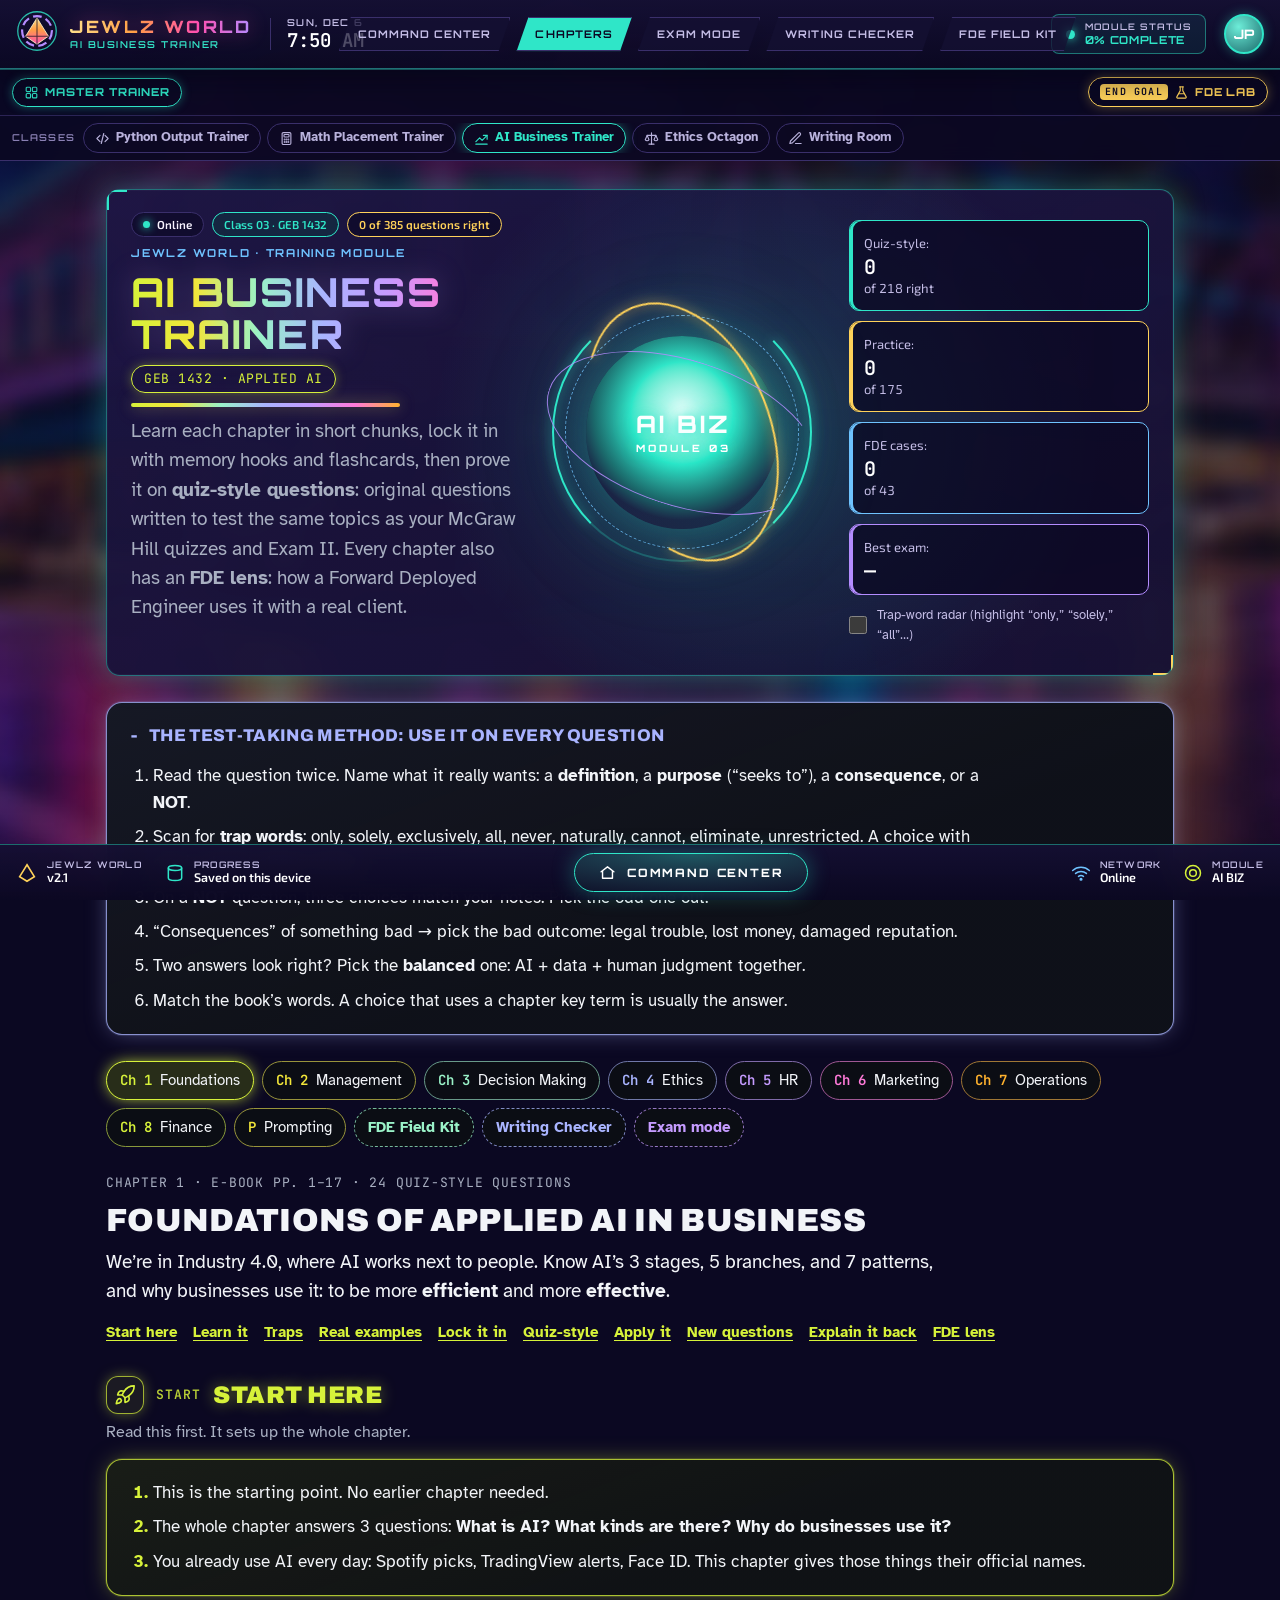
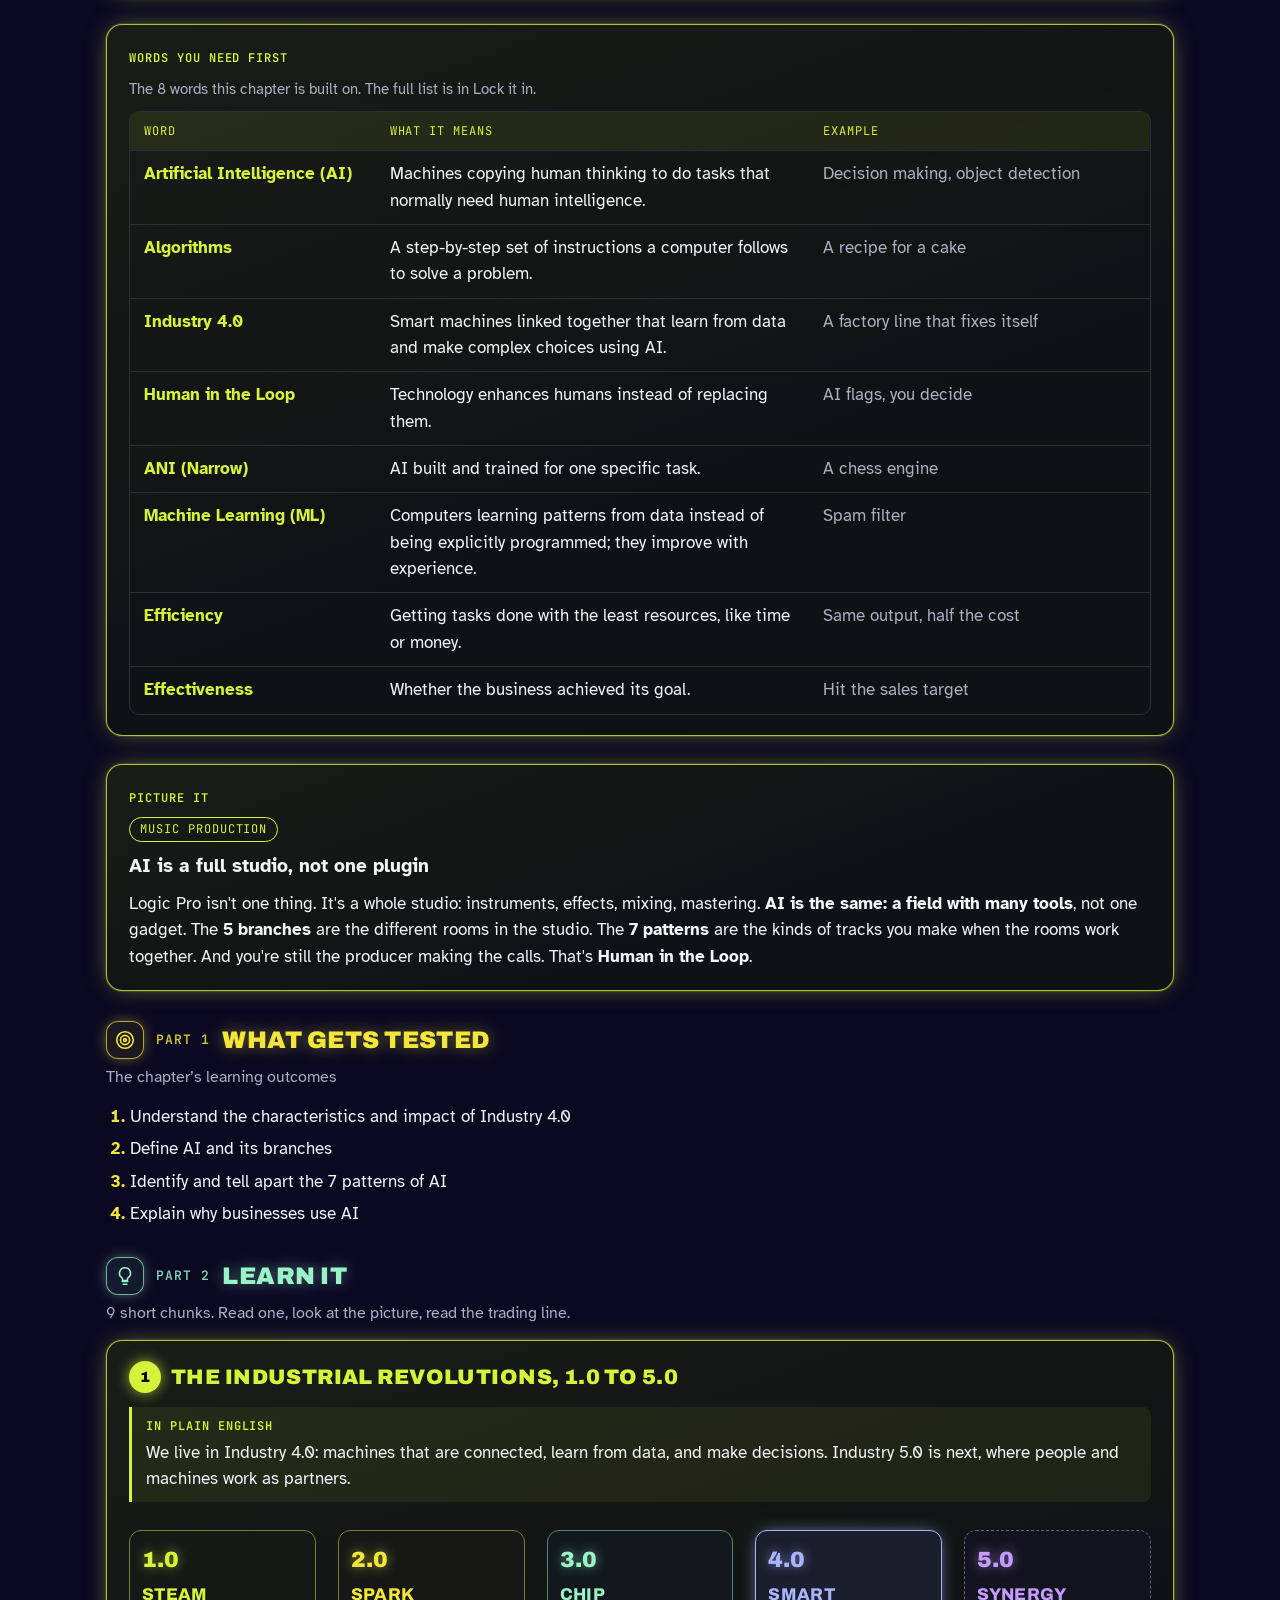
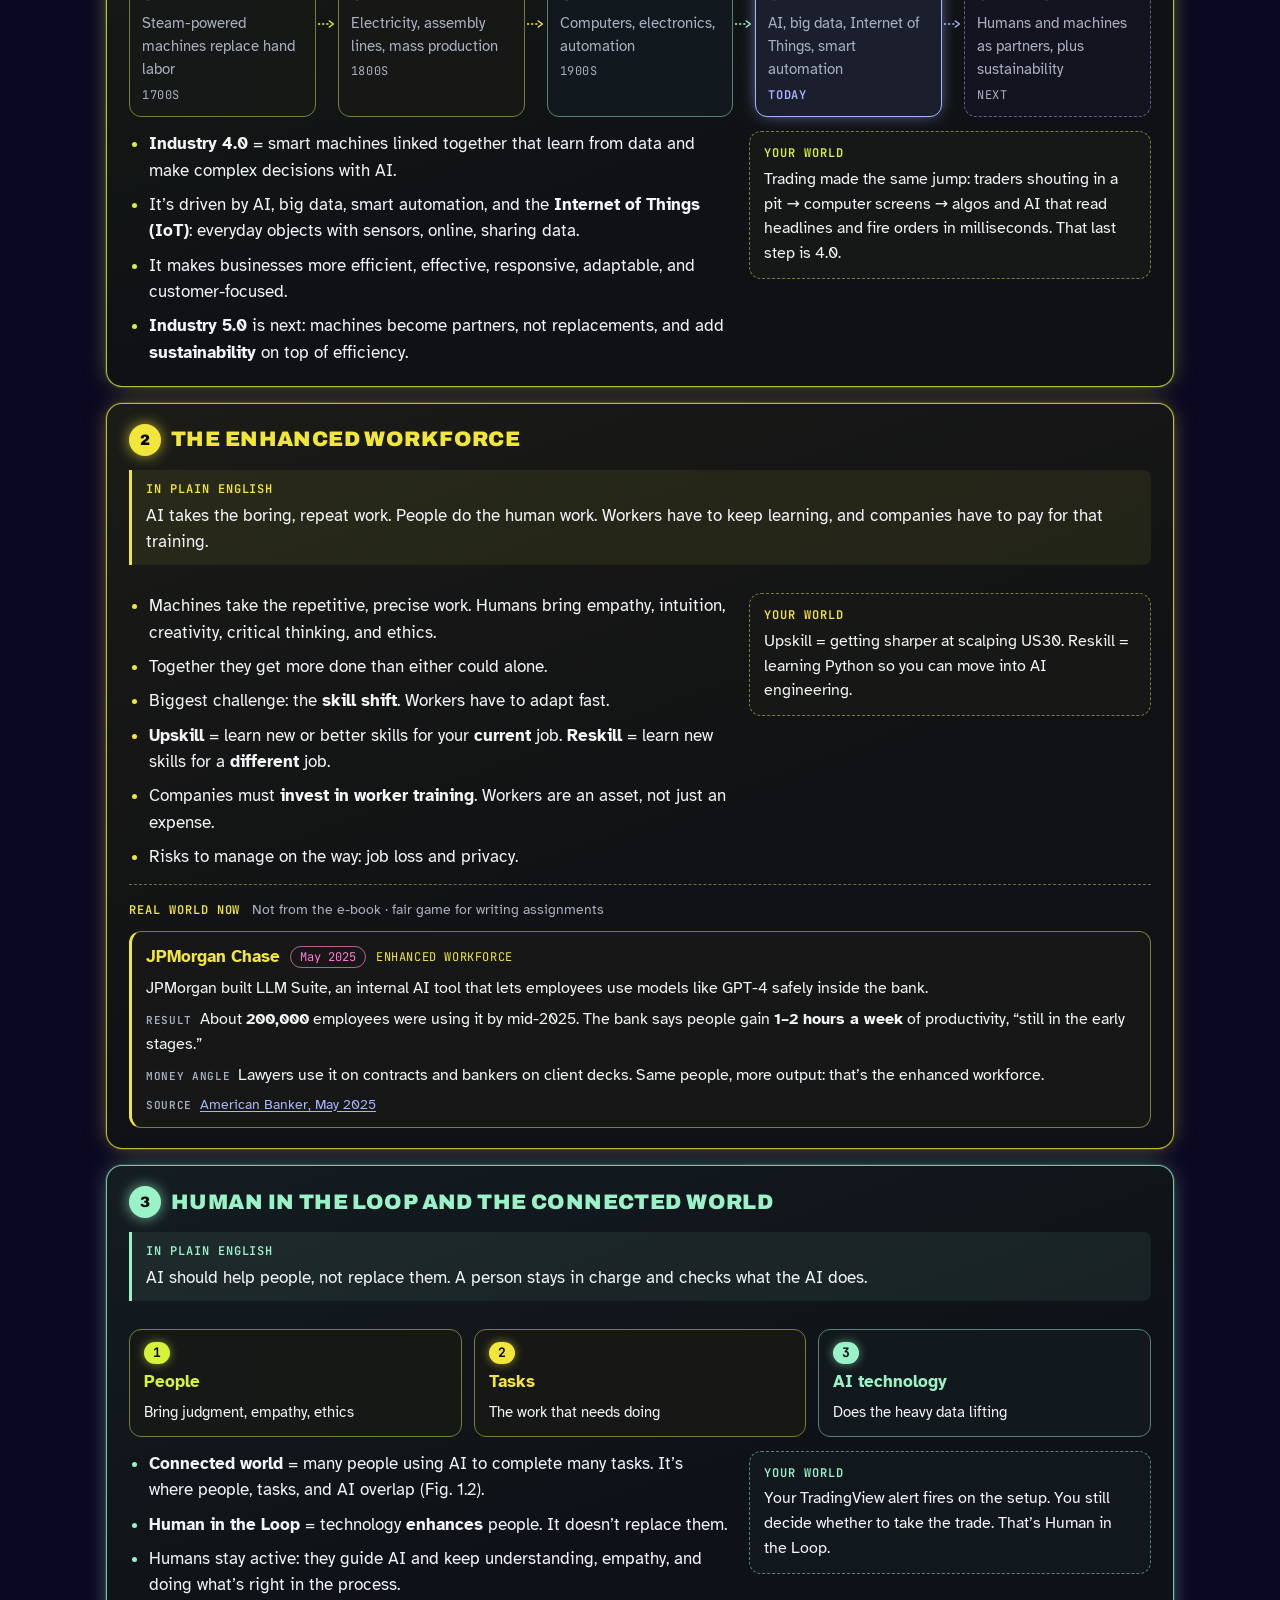
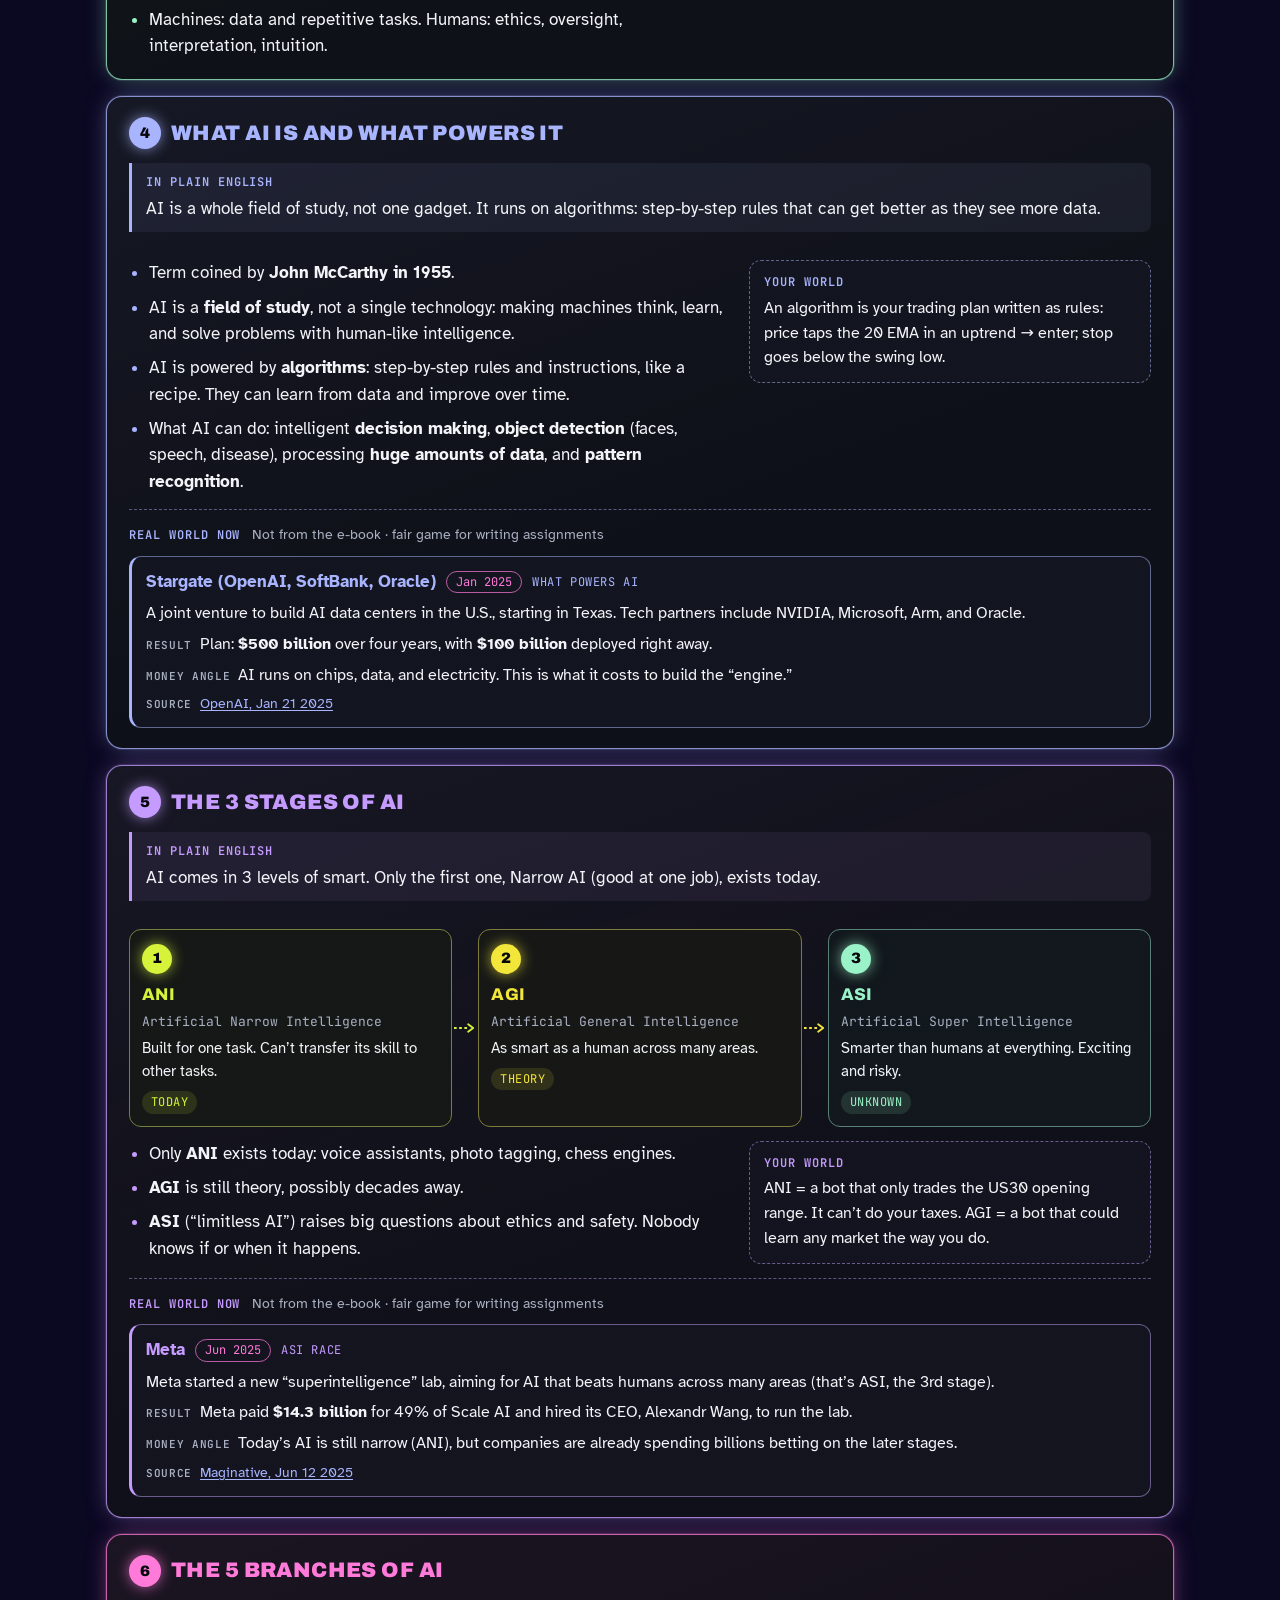
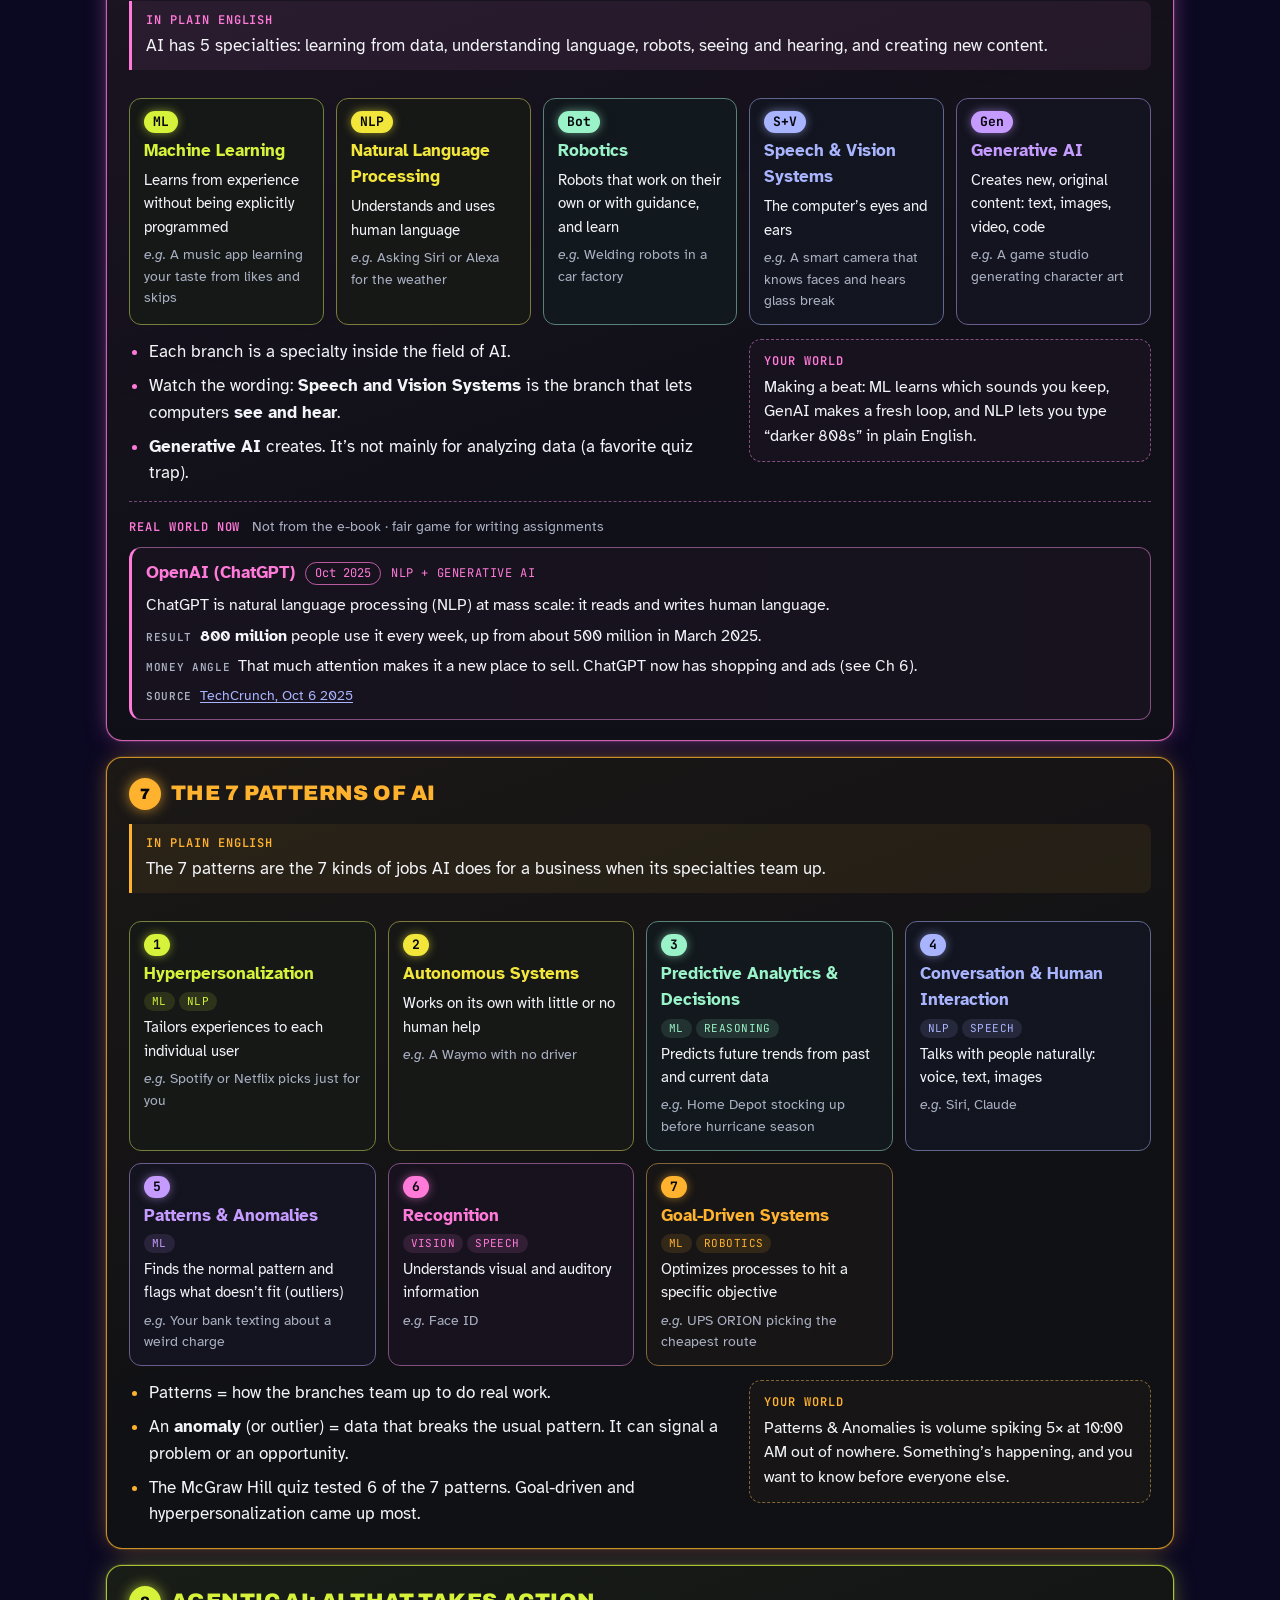
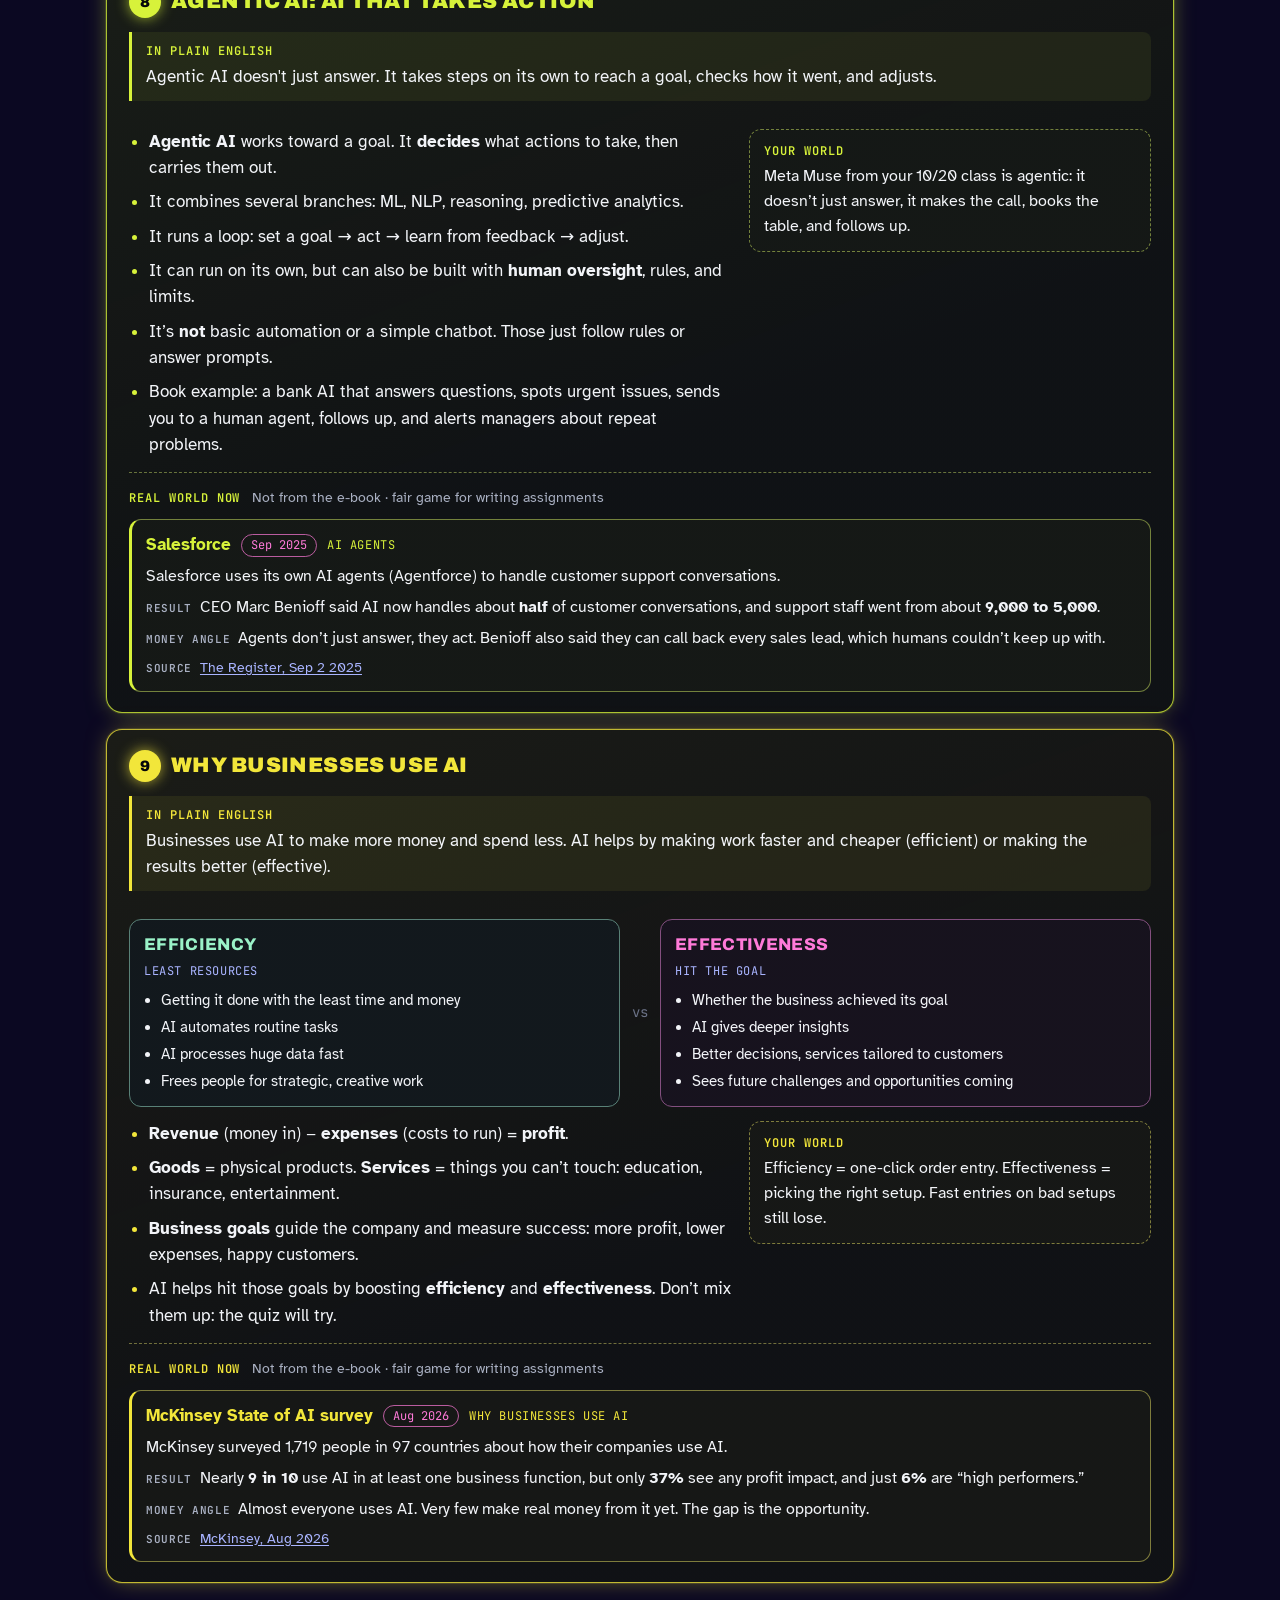
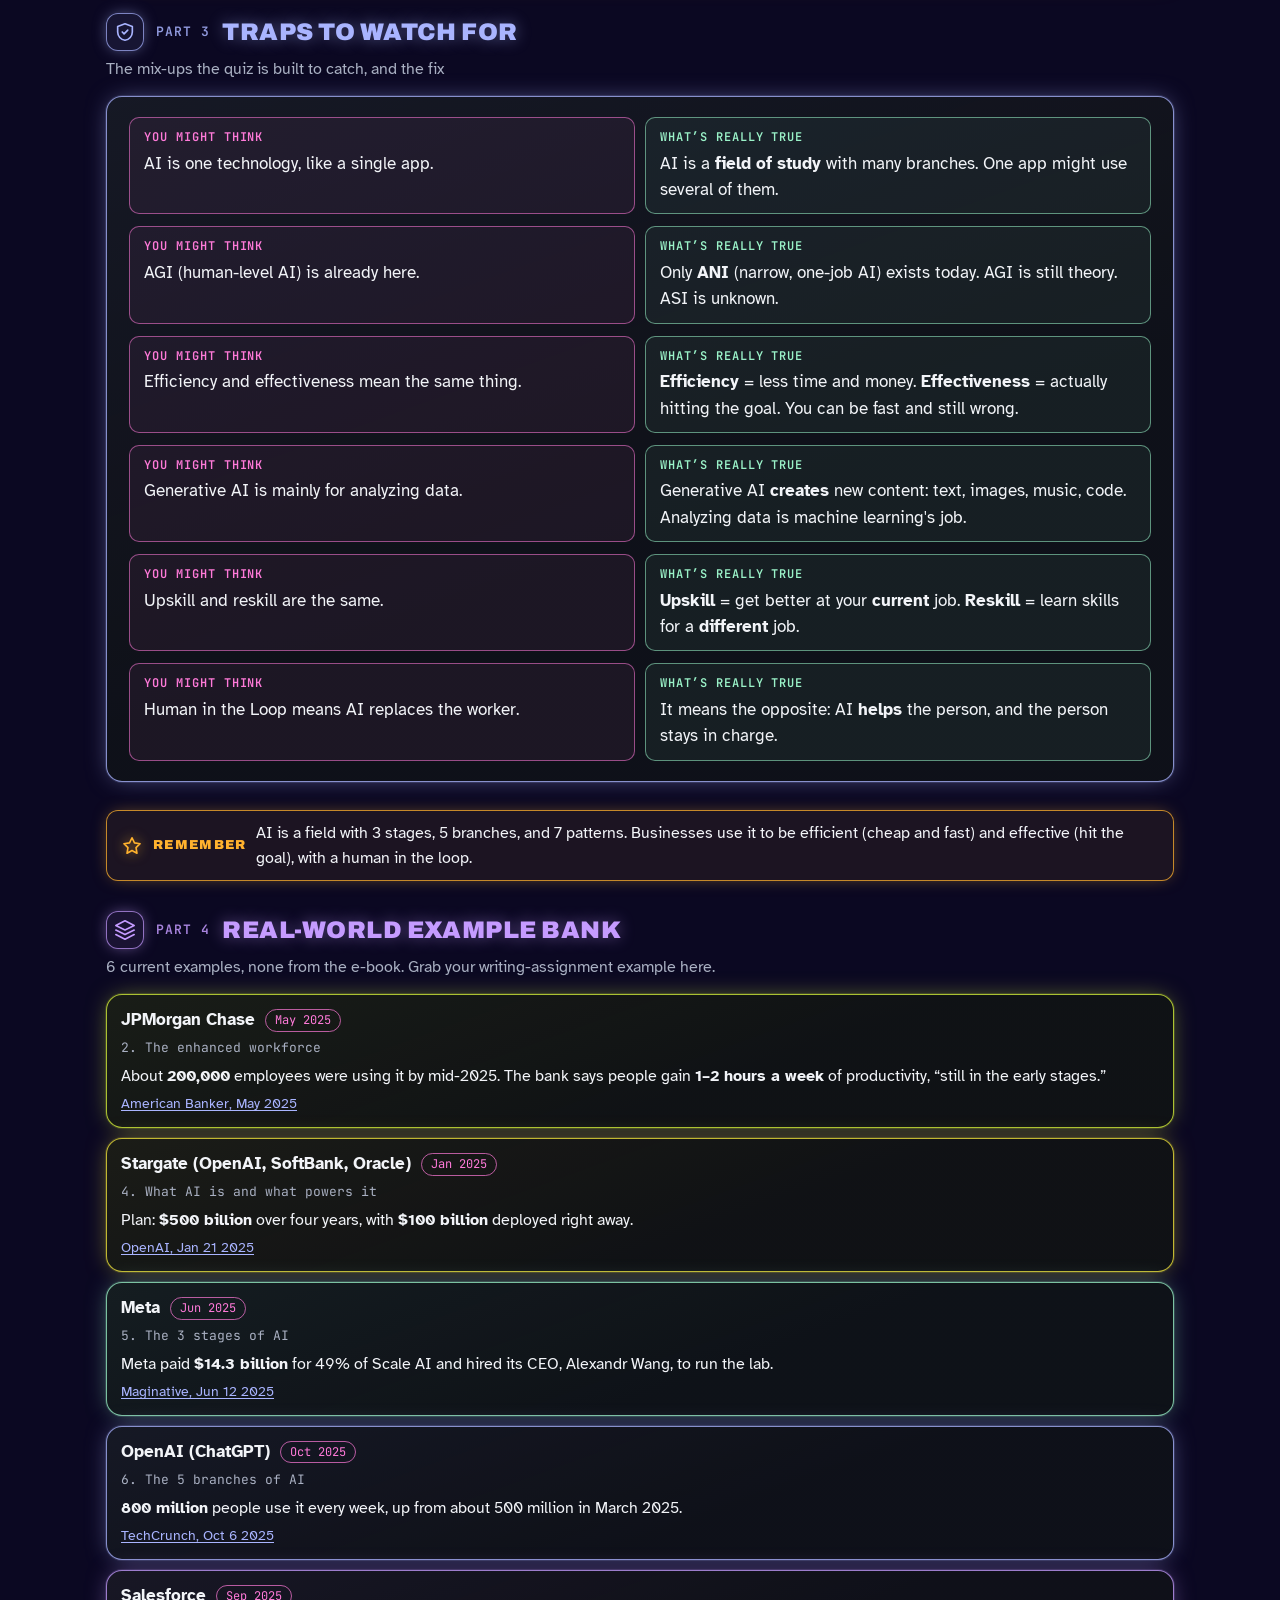
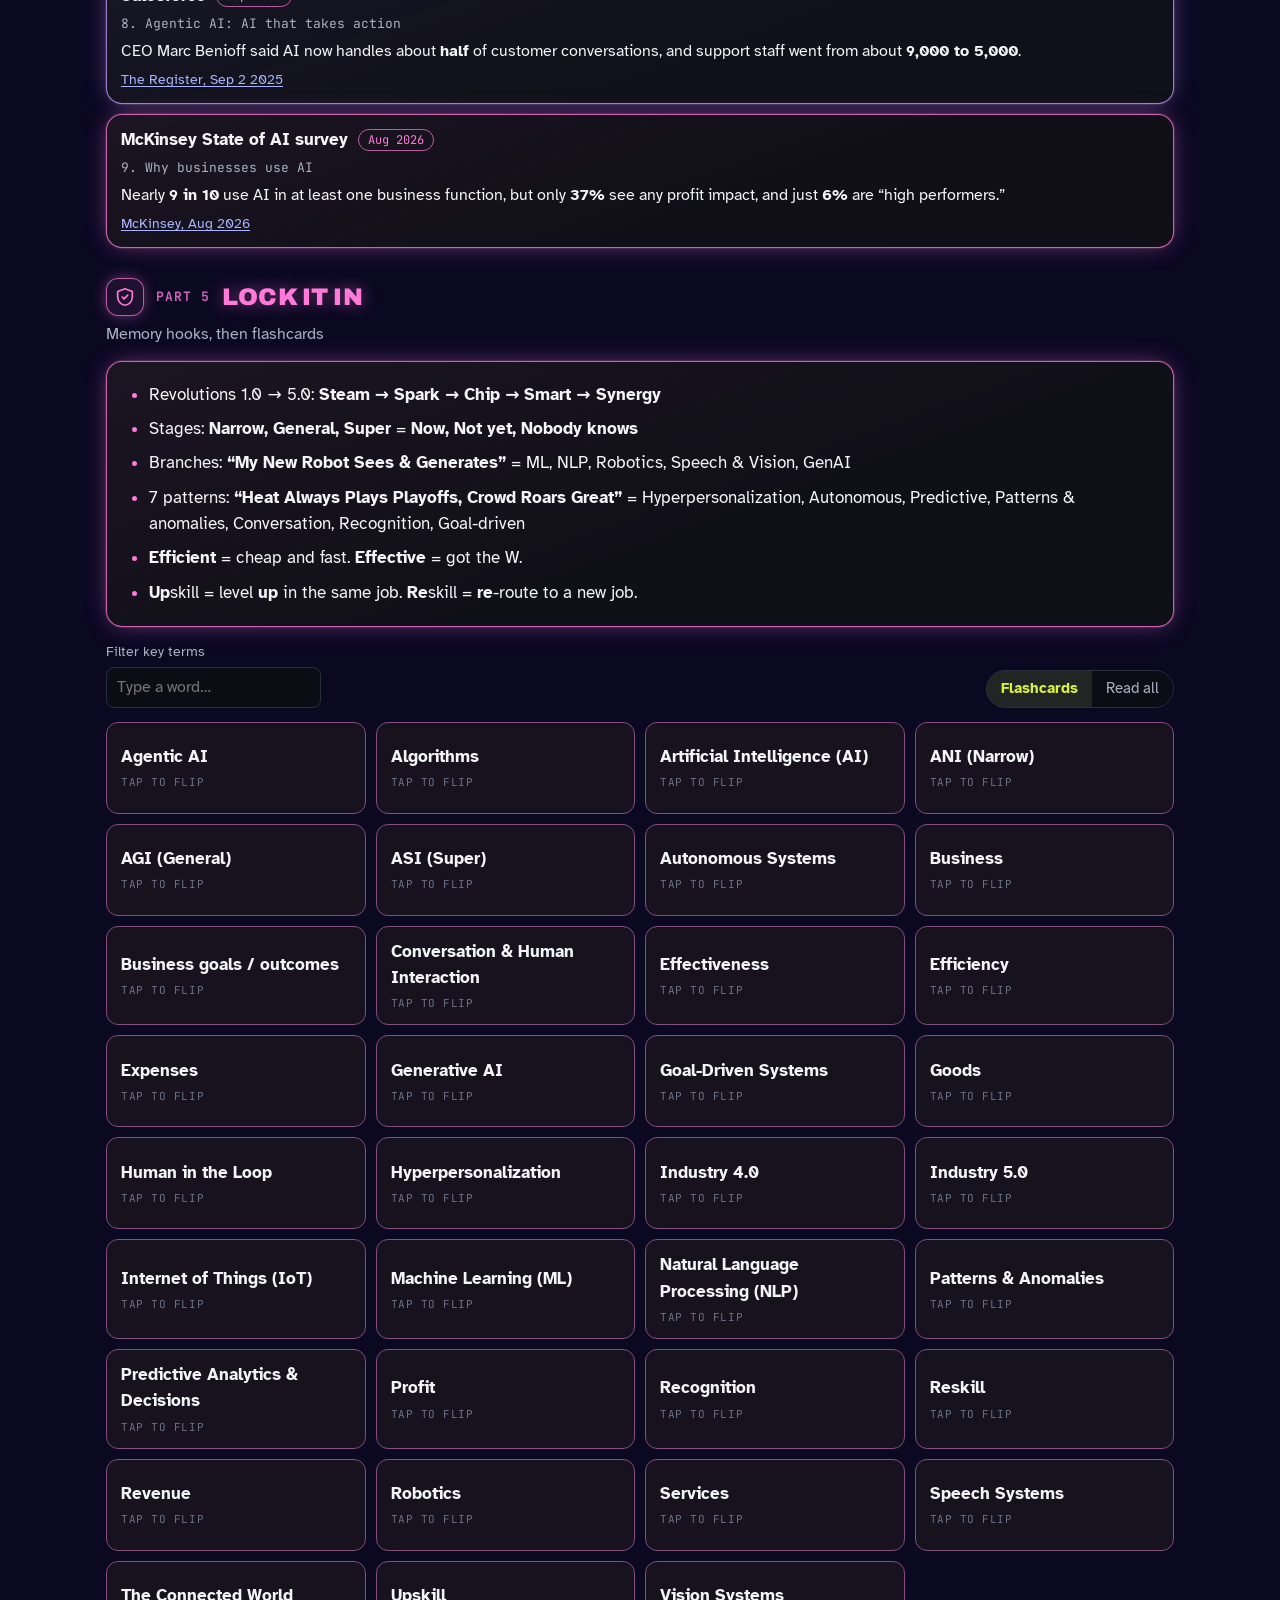
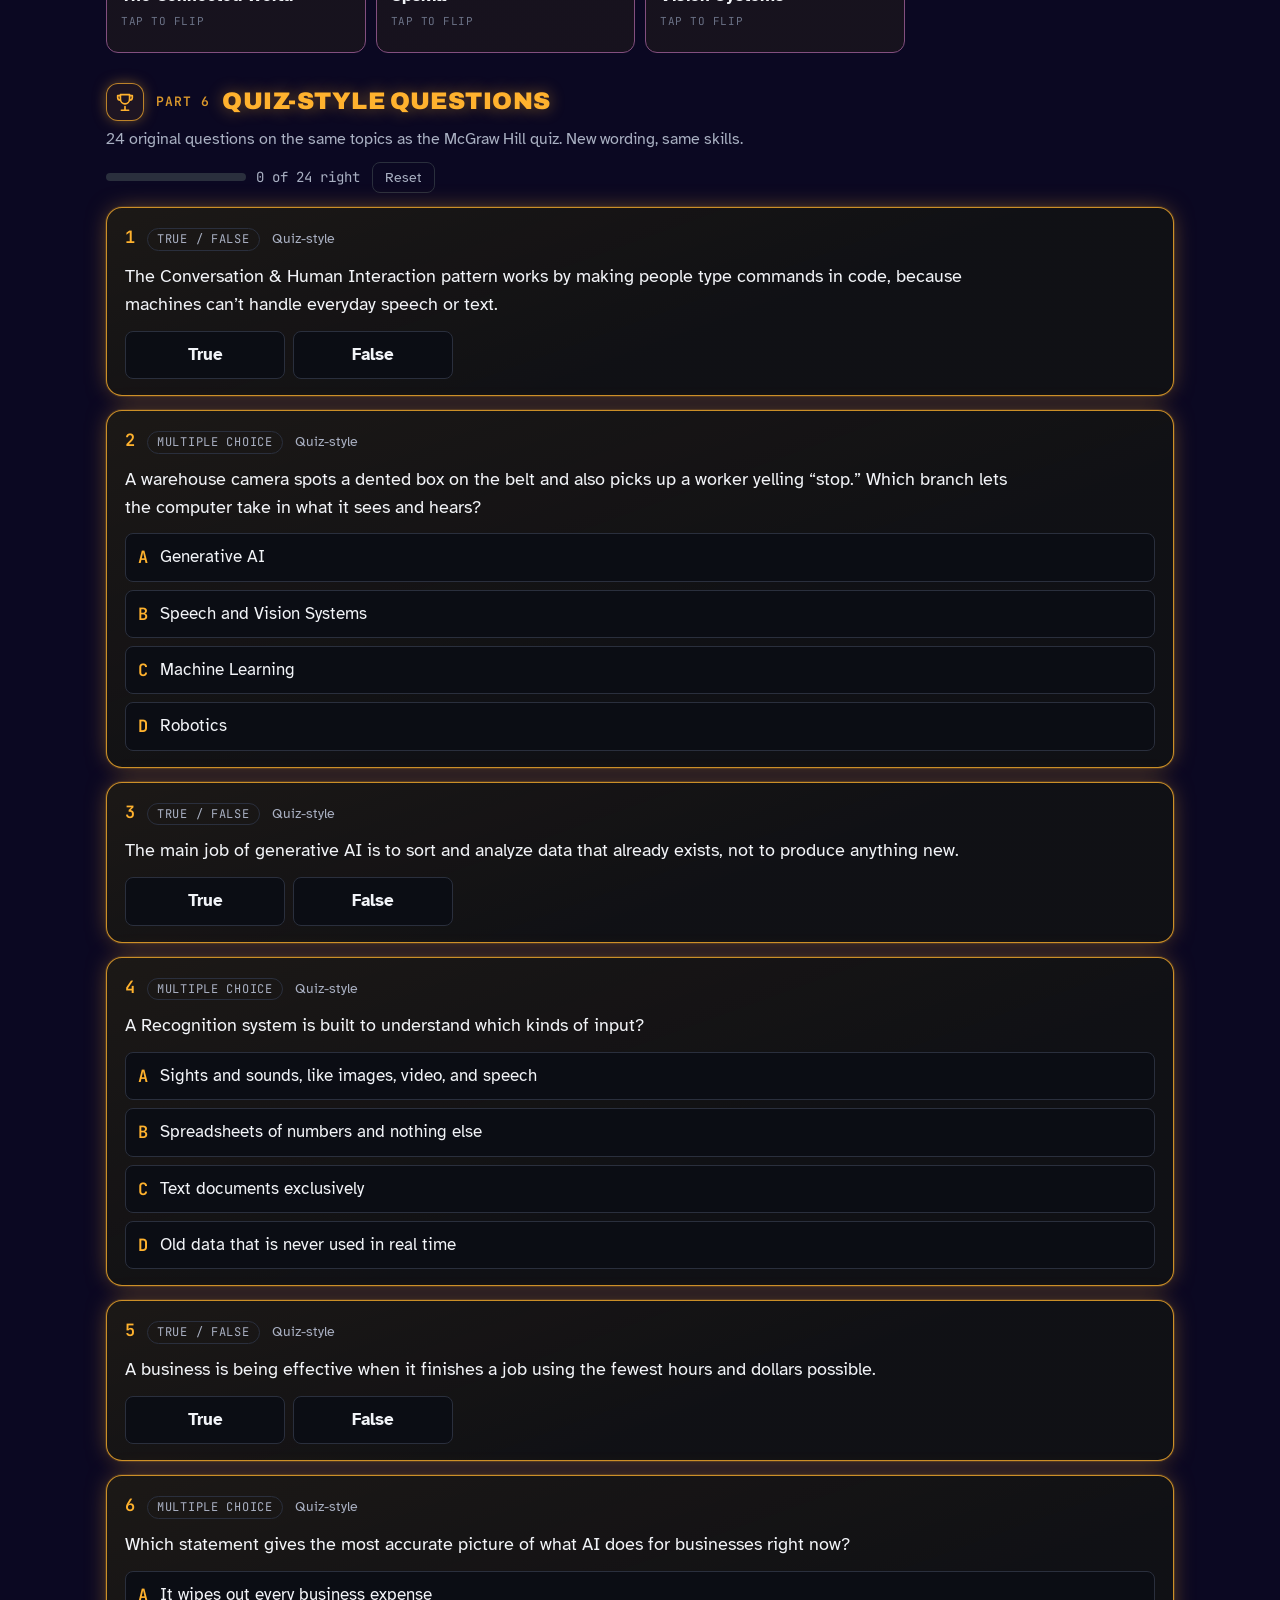
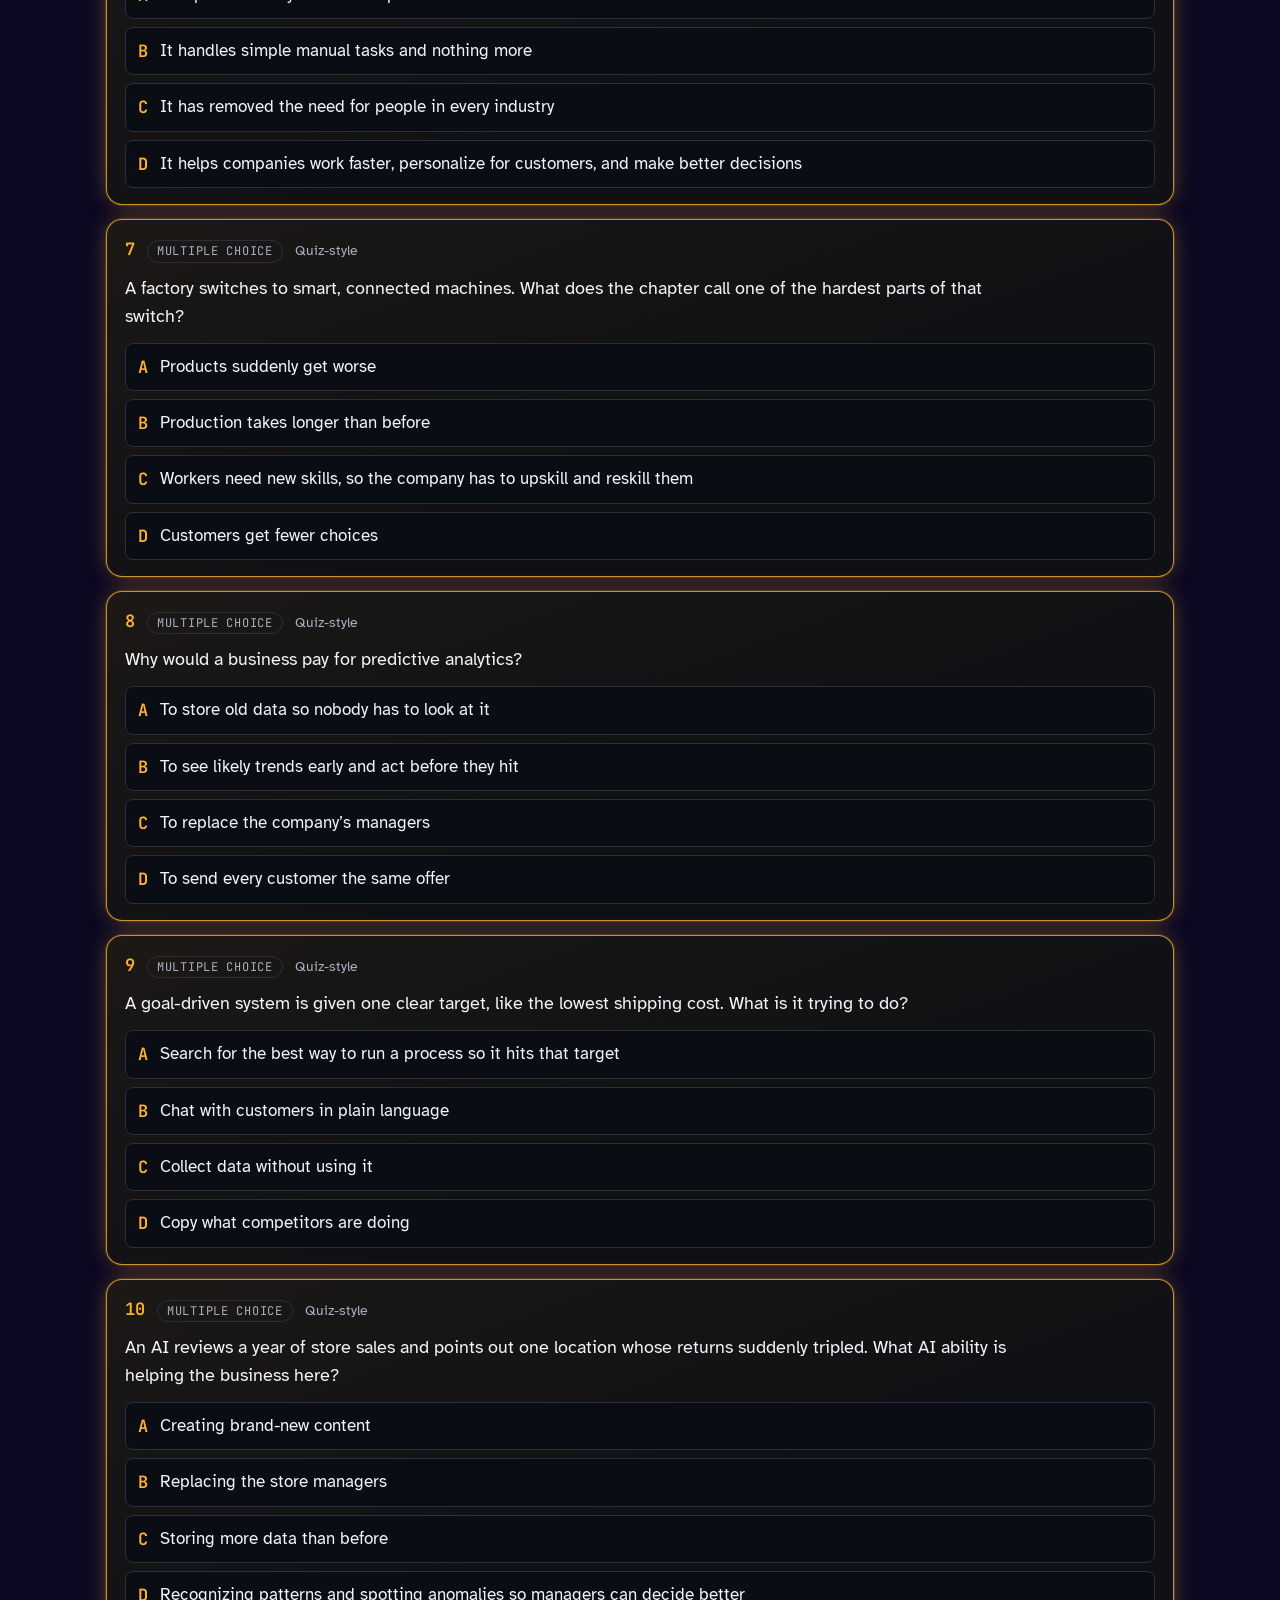
==== commit 4970787e: "Add Vas video 2, Pocock and Ousterhout material across trainers FDE Lab: lessons 2.5, 2.8, 2.9, 3.6," ====
--- a/ai-business.html
+++ b/ai-business.html
@@ -6236,6 +6236,12 @@
     ]
   };
 
+  // 11/23/2026: Vas (Veric Agents) video 2 added to the Ch 7 and Ch 8 FDE lenses; Ousterhout design habits added to the Field Kit.
+  (function () {
+    var f7 = ch("ch7").fde, f8 = ch("ch8").fde;
+    f7.uses = f7.uses.concat([{"step": "Decompose", "lane": "Liaison", "course": "4.2 Decomposition", "text": "Don’t paint AI on top of operations. Map the <b>real</b> process first (in one video example the doc showed 7 steps and reality had 20, with 7 loops), then sort every step: <b>Delete, Plain code, Agent, Human</b>."}, {"step": "Discover", "lane": "Liaison", "course": "4.1 Discovery", "text": "<b>Cycle time lives between steps.</b> Most of the days go to waiting at handoffs, not to the work itself. Read the order system’s event log to find loops: cases sent back to a step they already did."}]); f7.speak = f7.speak.concat([{"term": "Straight-through rate", "say": "“How many orders go start to finish without anyone touching them.”"}, {"term": "Cycle time", "say": "“How many days one order takes, door to door.”"}]); f7.cases = f7.cases.concat([{"id": "c7fv1", "type": "mc", "tag": "FDE: Decompose", "stem": "A Doral distributor’s process doc shows 7 steps for an order. Their order system’s log shows 20 steps, and most orders get sent back at least once. What’s the FDE’s first move?", "choices": ["Add a chatbot to step 1", "Map the real 20-step process and sort each step: Delete, Plain code, Agent, Human", "Move them to a new ERP system", "Make every step 10% faster"], "answer": 1, "why": "Re-engineer before you automate. The doc is fiction; the log shows the real process and its loops."}, {"id": "c7fv2", "type": "mc", "tag": "FDE: Discover", "stem": "Every step in a warehouse’s shipping process got faster, but orders still take 9 days. Where is the time most likely going?", "choices": ["The work inside each step", "Waiting between steps, at handoffs", "The delivery trucks", "Nowhere, the data is wrong"], "answer": 1, "why": "Michael Hammer’s point: cycle time lives between steps. Fix the handoffs."}]);
+    f8.uses = f8.uses.concat([{"step": "Prove ROI", "lane": "Liaison", "course": "4.8 Proving ROI", "text": "Sell the CFO the outcome they’re measured on: month-end close from about 22 days to 4–8 (a video example). Show an accounts-payable before/after slide (steps 17 → 7, cost per invoice $31 → $6) with the agents’ monthly cost on the same slide."}, {"step": "Build", "lane": "AI engineering", "course": "2.5 Agents", "text": "Background agents that take invoices off people’s plates gave about 70–80% gains in the video’s examples; chat sidekicks gave 10–20%. Payments always stop at a human approval."}]); f8.speak = f8.speak.concat([{"term": "Cost per invoice", "say": "“What it costs you, all in, to process one bill.”"}]); f8.cases = f8.cases.concat([{"id": "c8fv1", "type": "mc", "tag": "FDE: Prove ROI", "stem": "An AI rollout takes cost per invoice from $31 to $6. About how big is the drop?", "choices": ["About 19%", "About 81%", "About 50%", "About 6%"], "answer": 1, "why": "(31 − 6) ÷ 31 ≈ 0.81. Percent change is always measured from where you started."}, {"id": "c8fv2", "type": "mc", "tag": "FDE: Build", "stem": "An accounts-payable agent reads invoices, matches them to purchase orders, logs everything and pays vendors. Which step must stay human?", "choices": ["Reading the invoice", "Matching to the purchase order", "Approving the payment", "Logging the action"], "answer": 2, "why": "Paying, signing and approving are high risk. A person approves before money moves."}]);
+  })();
   D.fdeKit = {
     "title": "FDE Field Kit",
     "oneLiner": "A <b>Forward Deployed Engineer</b> goes to a client, finds the real problem, builds the AI that fixes it, ships it, and makes sure people actually use it. Every chapter of this class feeds one step of that loop.",
@@ -8088,10 +8094,11 @@
       '<p class="muted">Fill in what you can first, even if it’s rough. Then compare. There’s more than one good answer; the model is one strong version.</p></div>';
     return h;
   }
+  D.fdeKit.design = {"title": "Design habits that win clients", "blurb": "From John Ousterhout (<i>A Philosophy of Software Design</i>). Full lesson: FDE Lab 2.9.", "tiles": [{"k": "1", "name": "Tactical tornado vs. real 10x", "desc": "The fast coder who leaves a mess looks like a star. The real 10x writes less code that does more and stays stable.", "ex": "Hire and pay for the second one"}, {"k": "2", "name": "Design it twice", "desc": "Always sketch a second, very different option before committing. It costs about 1–2% of the project.", "ex": "The second idea is often better"}, {"k": "3", "name": "Alternatives considered", "desc": "A design-doc section listing the other options and why they lost. Uber added it to its design docs.", "ex": "Answers \"why not X?\" before the CFO asks"}, {"k": "4", "name": "Whiteboard debates", "desc": "For stuck debates: list every argument for and against.", "ex": "Ends in agreement on goal-aligned teams"}], "whiteboard": [{"name": "List", "desc": "Write every argument for and against on the board"}, {"name": "Add only", "desc": "Anyone can add a reasonable argument. Nobody erases someone else’s"}, {"name": "No repeats", "desc": "An argument already on the board can’t be made again"}, {"name": "Straw poll", "desc": "When nothing new comes, everyone votes, weighing arguments their own way"}]};
   function renderFdeKit() {
     var K = D.fdeKit;
     var h = '<div class="level-head"><p class="eyebrow">Tool · Your FDE track, built from this class</p><h2>' + esc(K.title) + '</h2><p class="goal">' + K.oneLiner + '</p>' +
-      '<div class="jump"><button type="button" data-act="jump" data-to="sec-loop">The loop</button><button type="button" data-act="jump" data-to="sec-disc">Discovery questions</button><button type="button" data-act="jump" data-to="sec-canvas">Use-case canvas</button></div></div>';
+      '<div class="jump"><button type="button" data-act="jump" data-to="sec-loop">The loop</button><button type="button" data-act="jump" data-to="sec-disc">Discovery questions</button><button type="button" data-act="jump" data-to="sec-canvas">Use-case canvas</button><button type="button" data-act="jump" data-to="sec-design">Design habits</button></div></div>';
     h += '<section class="block" id="sec-loop">' + sectionTitle('Part 1', 'The FDE loop', 'Where each chapter shows up in the job') +
       visualHTML({ type: 'steps', items: K.loop, loop: K.loopNote }) + '</section>';
     h += '<section class="block">' + sectionTitle('Part 2', 'The 4 lanes', 'From your FDE Course. This class trains the Liaison lane hardest.') +
@@ -8101,7 +8108,10 @@
       K.questions.map(function (q, i) { return '<tr><td class="num">' + (i + 1) + '</td><td>' + esc(q.q) + '</td><td class="muted">' + esc(q.ch) + '</td></tr>'; }).join('') + '</tbody></table></div></section>';
     h += '<section class="block" id="sec-canvas">' + sectionTitle('Part 4', 'Use-case canvas', 'Decomposition practice: turn a vague client ask into a plan. This is the signature FDE interview round.') +
       '<div id="canvas-wrap">' + canvasHTML() + '</div></section>';
-    h += '<section class="block">' + sectionTitle('Part 5', 'Keep building') +
+    if (K.design) h += '<section class="block" id="sec-design">' + sectionTitle('Part 5', K.design.title, K.design.blurb) +
+      visualHTML({ type: 'tiles', cols: 2, items: K.design.tiles }) +
+      '<p class="ex-label">Whiteboard argument technique, step by step</p>' + visualHTML({ type: 'steps', items: K.design.whiteboard }) + '</section>';
+    h += '<section class="block">' + sectionTitle(K.design ? 'Part 6' : 'Part 5', 'Keep building') +
       '<div class="card links"><a href="' + esc(D.links.lab) + '" target="_blank" rel="noopener">FDE Lab</a><span class="muted">Code drills for the Software, AI, and Infrastructure lanes</span>' +
       '<a href="' + esc(D.links.course) + '" target="_blank" rel="noopener">The Ultimate FDE Course</a><span class="muted">The full route, Phases 0–5</span></div></section>';
     return h + navFoot('fdekit');
